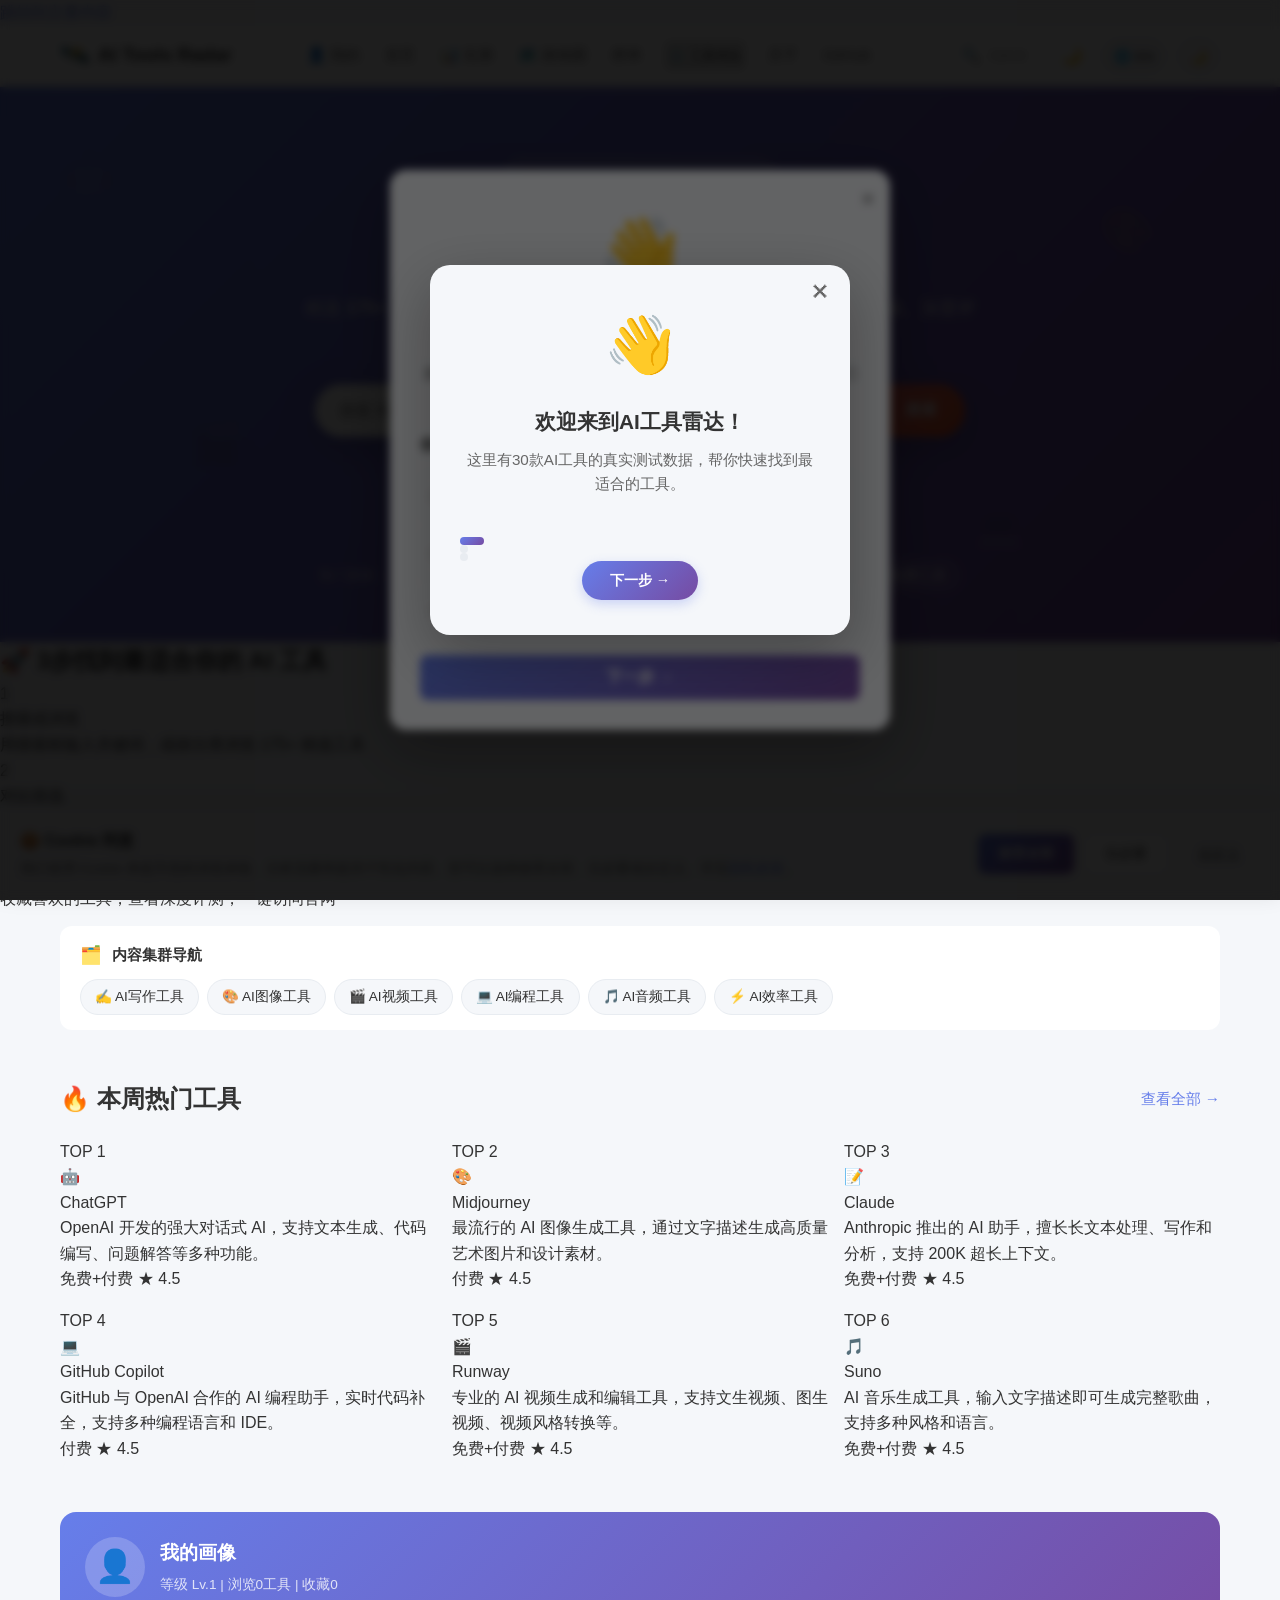
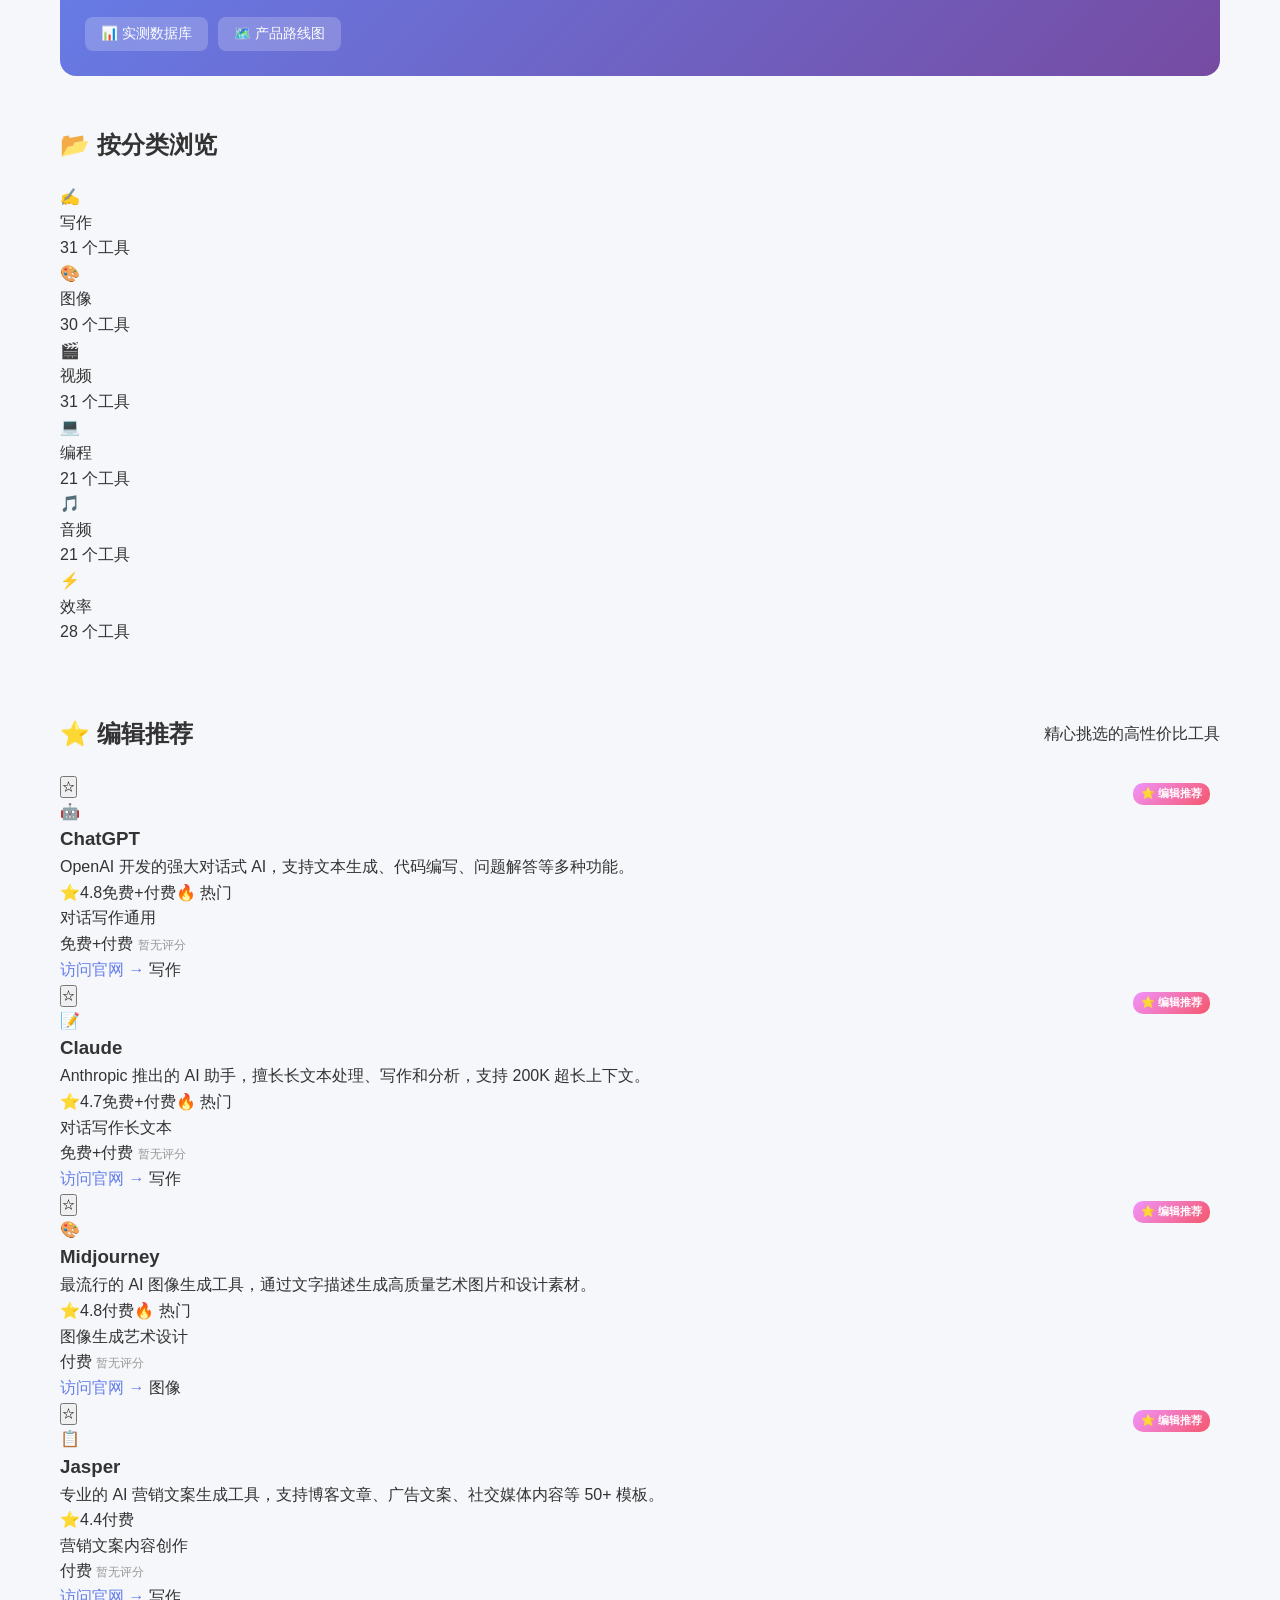
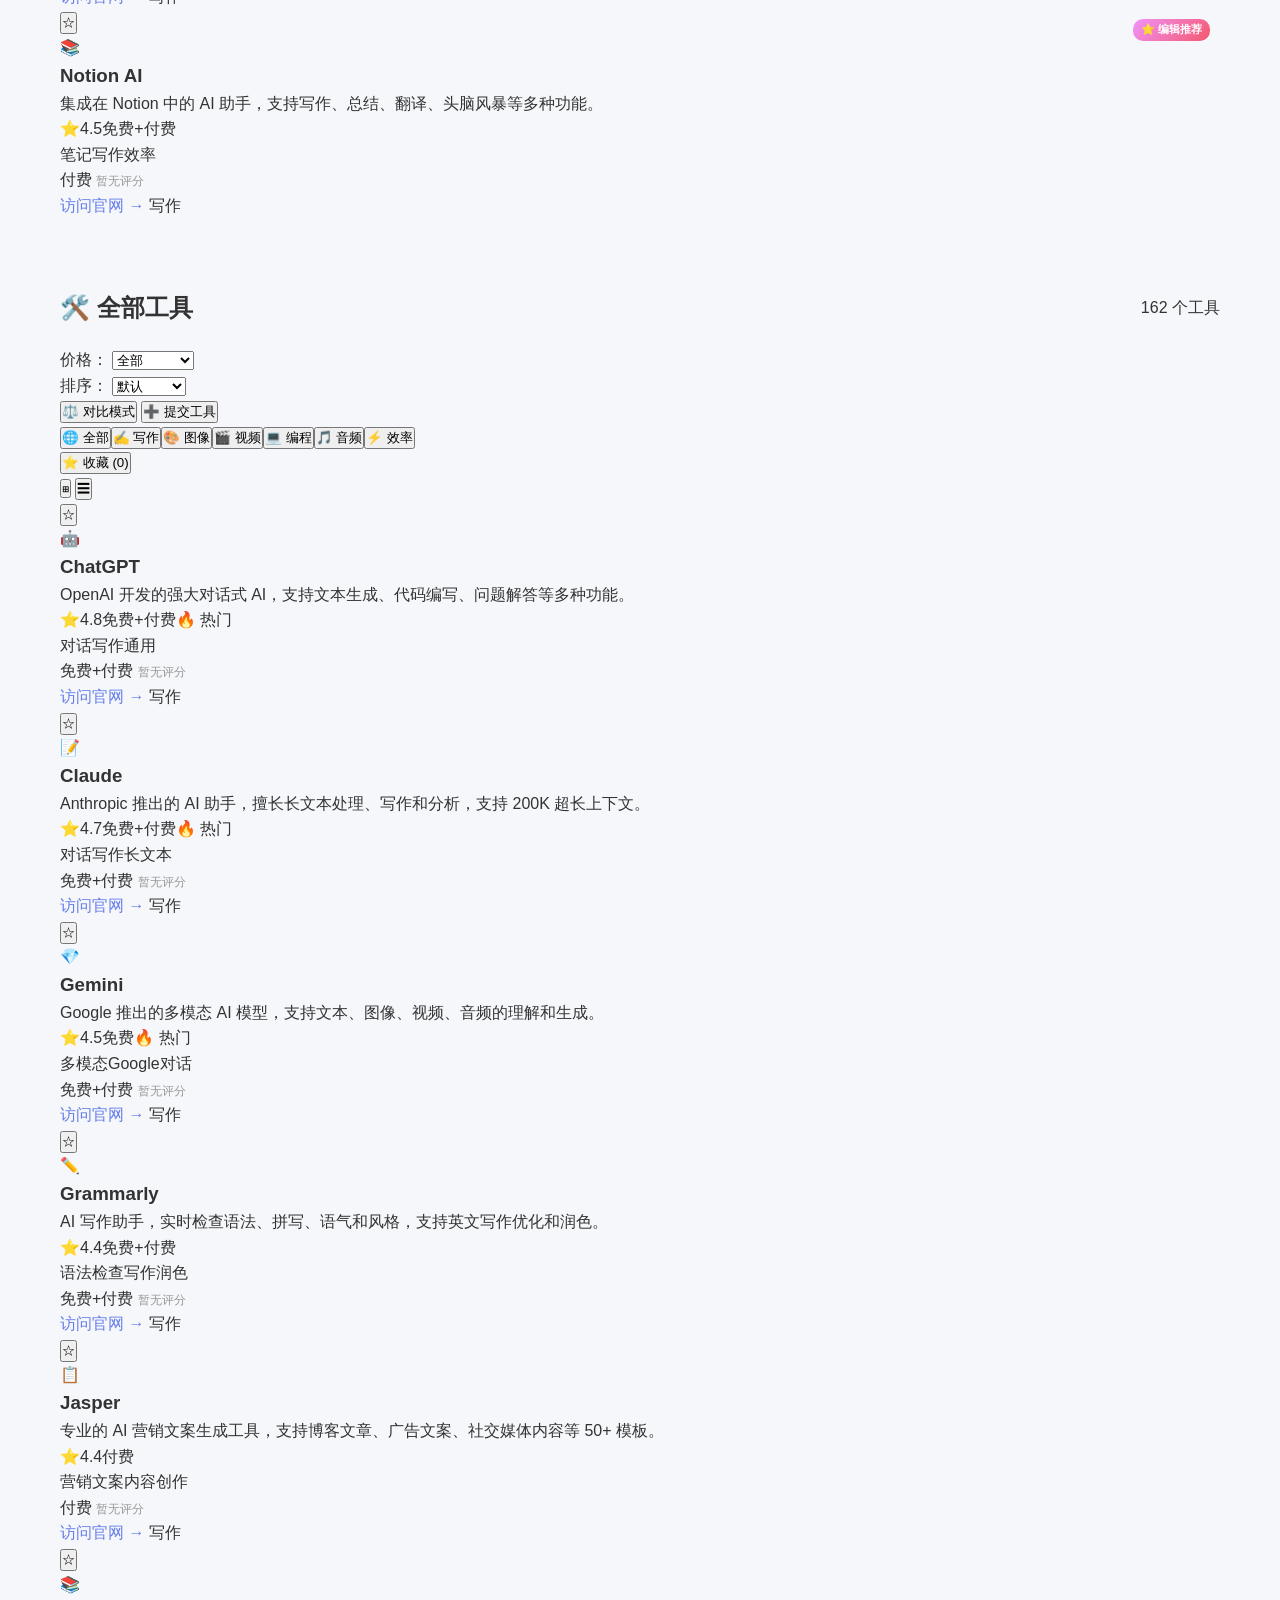
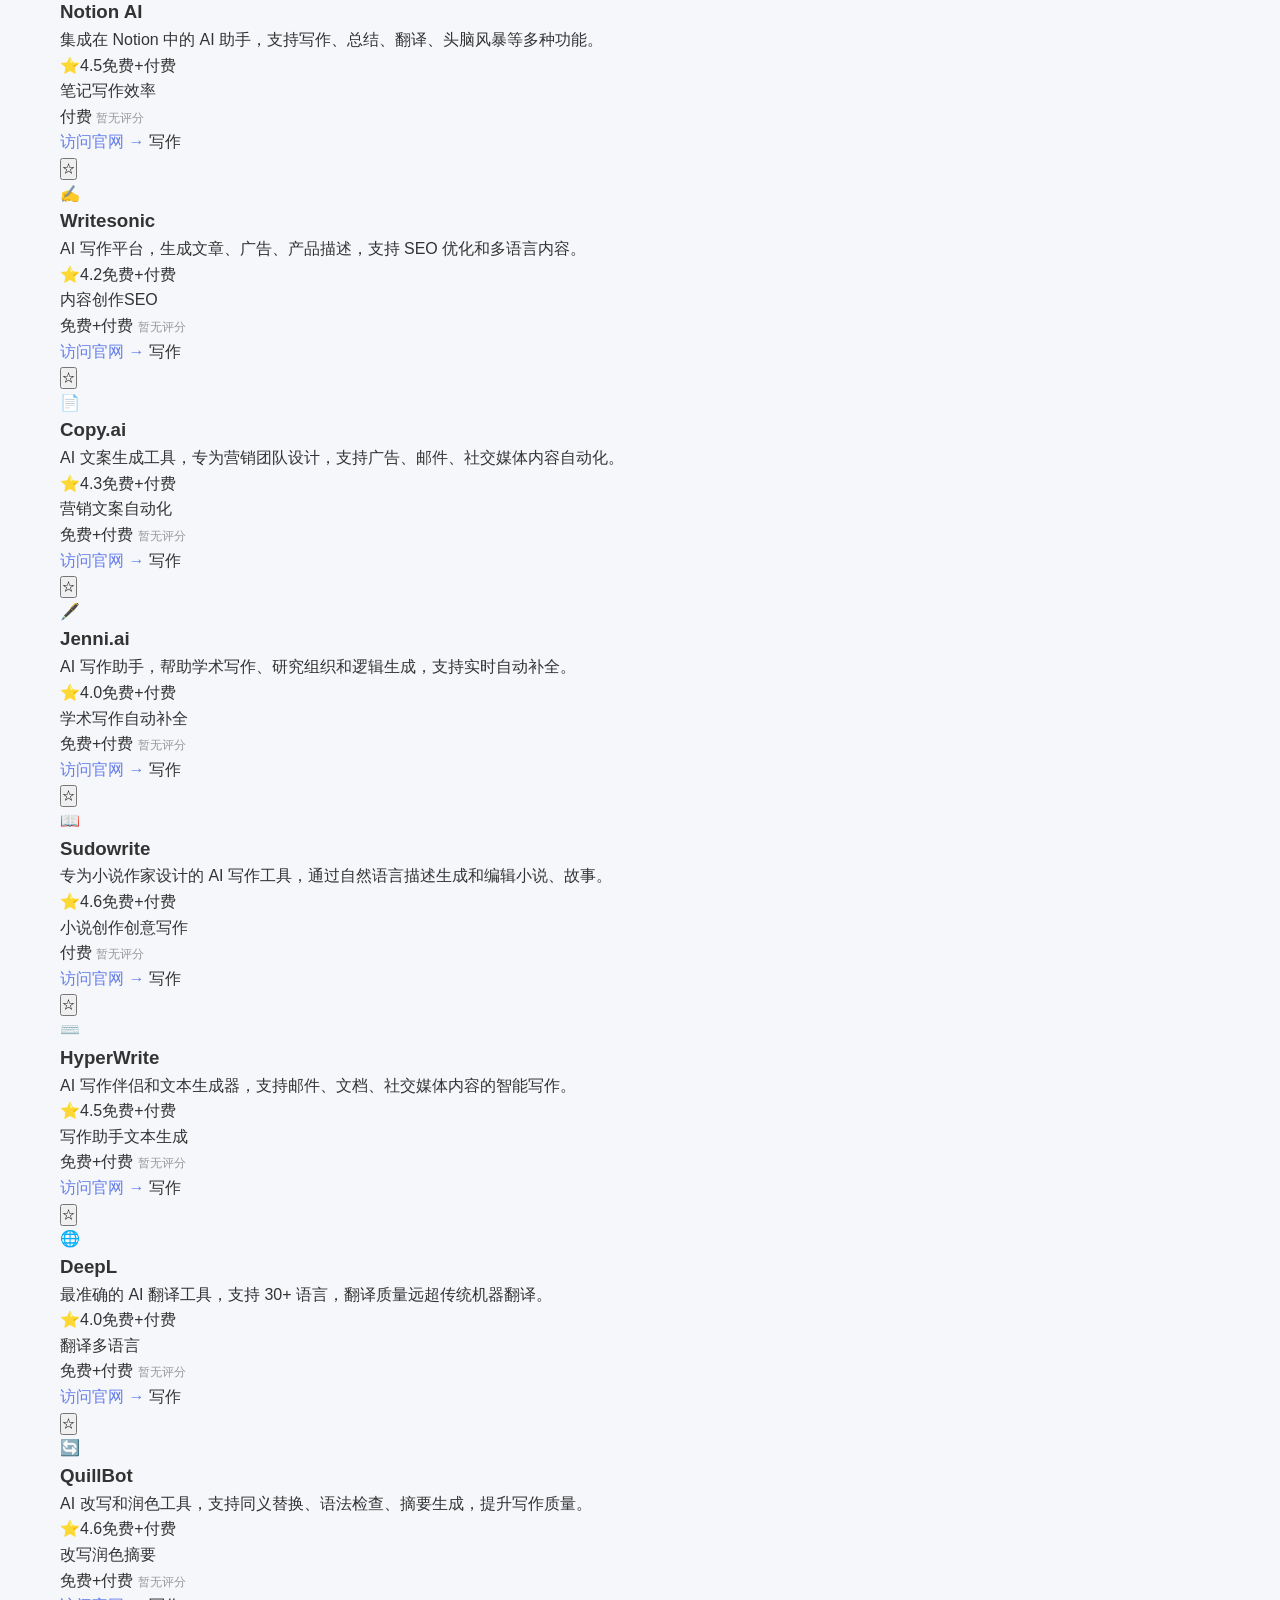
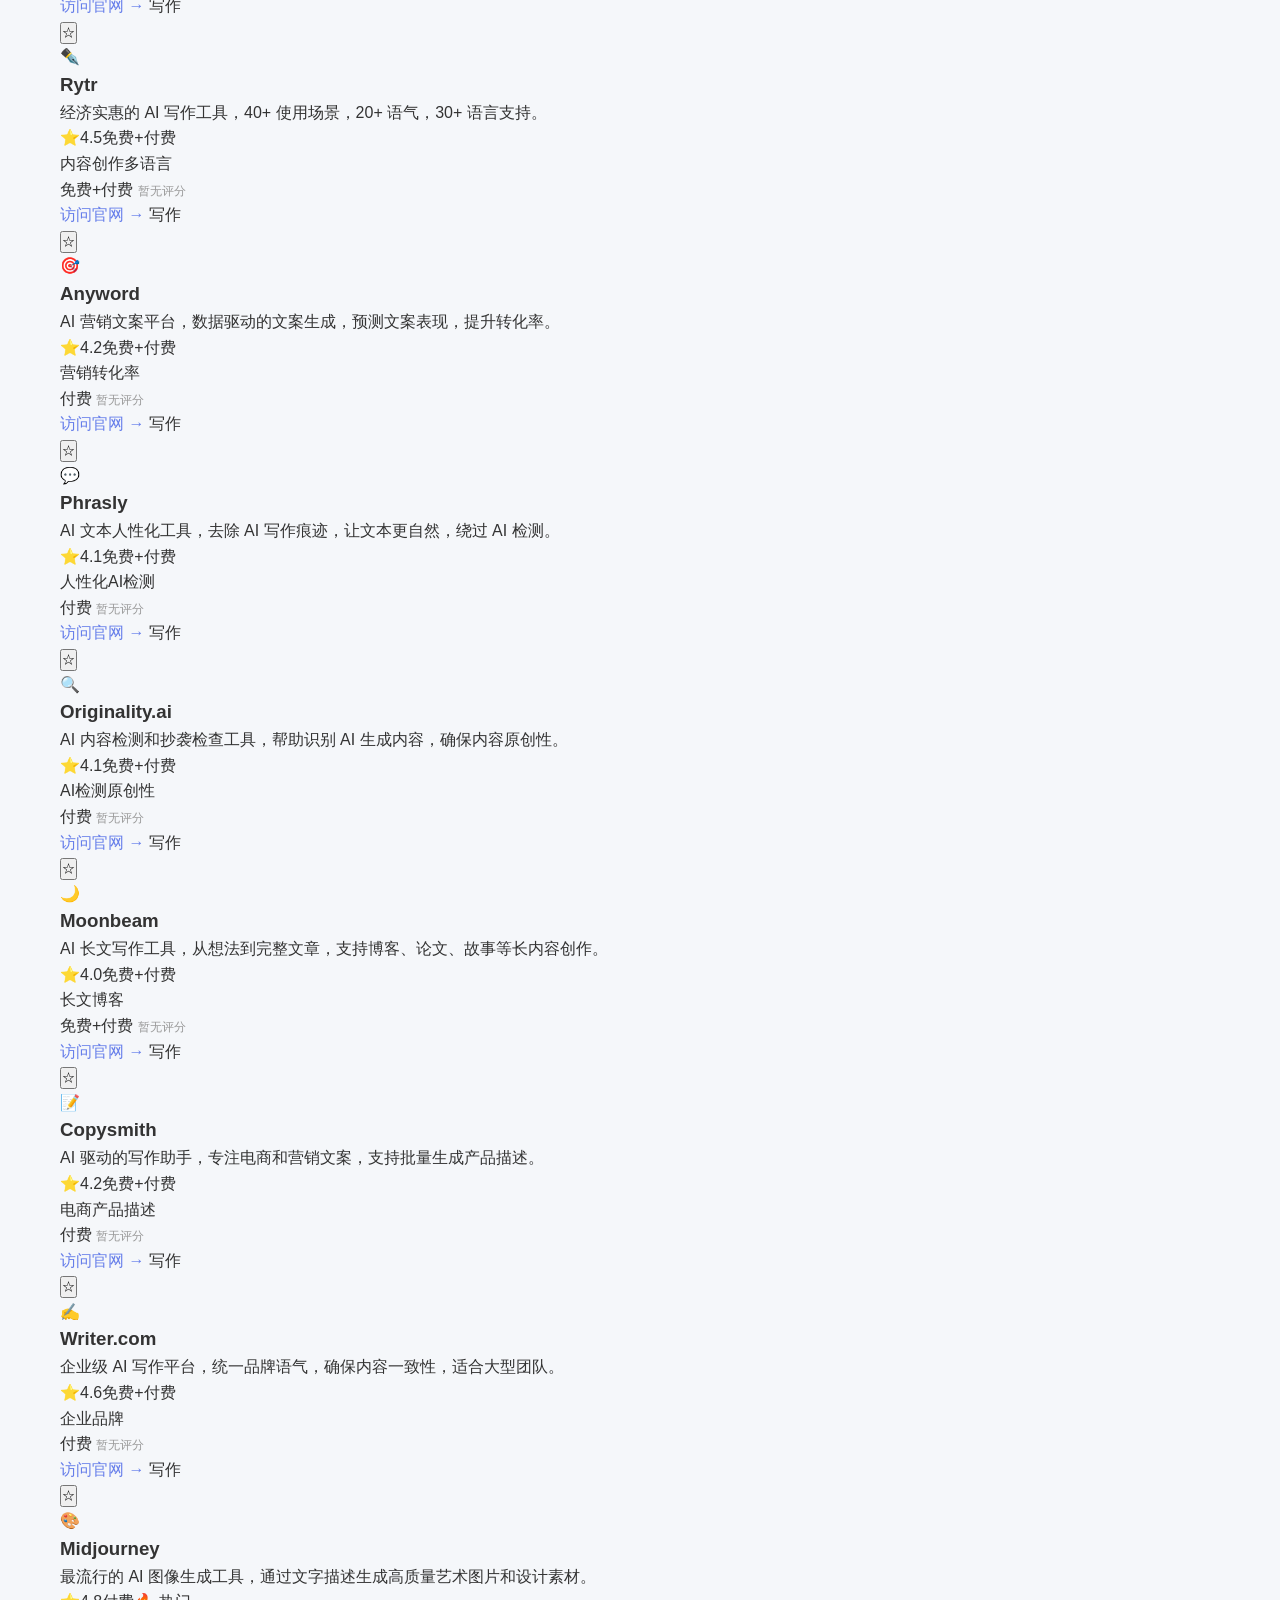
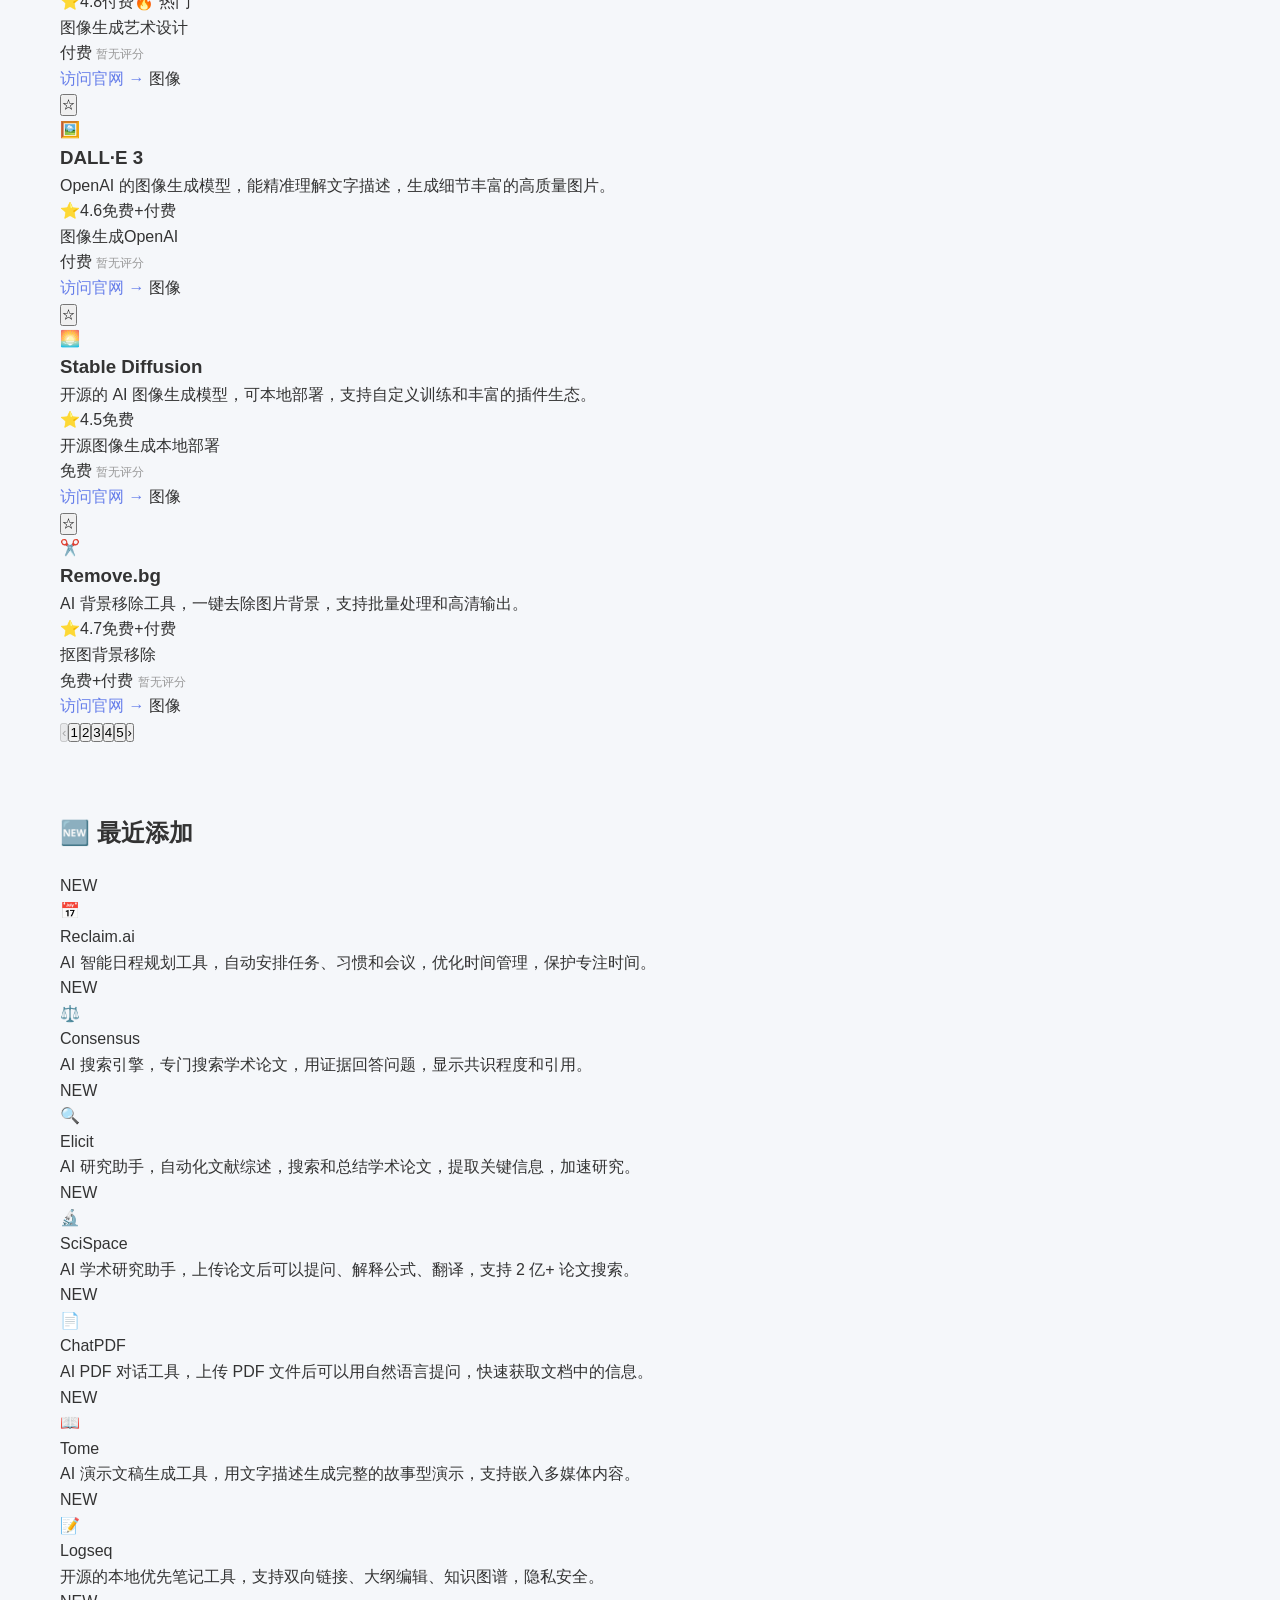
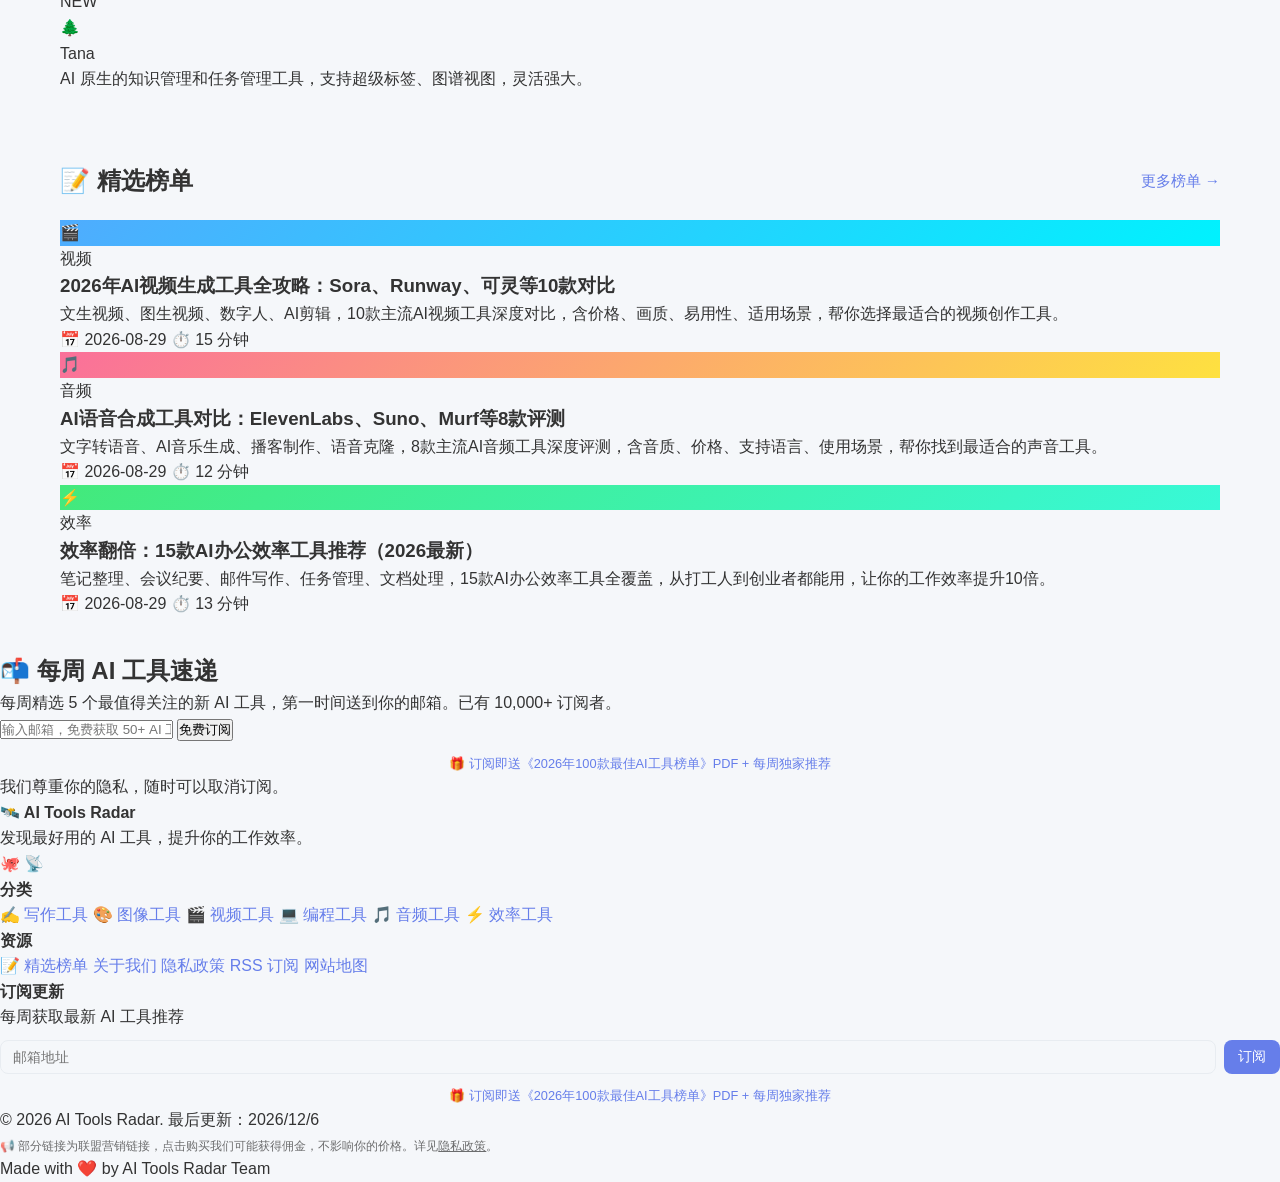
==== index.html @ 18e86576 "feat: ?????????(search-feature.js + dark-mode.js + performance-enhancer.js)" ====
<!DOCTYPE html><html lang="zh-CN"><head><meta charset="UTF-8"><meta name="viewport" content="width=device-width,initial-scale=1"><title>AI Tools Radar - 发现最好用的 AI 工具 | 2026 最新 AI 工具导航</title><meta name="description" content="AI Tools Radar 精选 175+ 最好用的 AI 工具，覆盖写作、图像、视频、编程、音频、效率六大领域。含深度评测、价格对比、用户评分，帮你快速找到最适合的 AI 工具。"><meta name="keywords" content="AI工具,AI工具导航,AI工具推荐,ChatGPT,Midjourney,AI写作,AI绘画,AI视频,AI编程,AI工具大全"><meta name="author" content="AI Tools Radar"><meta name="robots" content="index, follow"><link rel="canonical" href="https://qxgjz.github.io/ai-tools-radar/"><meta property="og:type" content="website"><meta property="og:title" content="AI Tools Radar - 发现最好用的 AI 工具"><meta property="og:description" content="精选 175+ 最好用的 AI 工具，覆盖写作、图像、视频、编程、音频、效率六大领域。"><meta property="og:url" content="https://qxgjz.github.io/ai-tools-radar/"><meta property="og:site_name" content="AI Tools Radar"><meta property="og:image" content="https://qxgjz.github.io/ai-tools-radar/og-image.png"><meta property="og:locale" content="zh_CN"><meta name="twitter:card" content="summary_large_image"><meta name="twitter:title" content="AI Tools Radar - 发现最好用的 AI 工具"><meta name="twitter:description" content="精选 175+ 最好用的 AI 工具，覆盖六大领域。"><meta name="twitter:image" content="https://qxgjz.github.io/ai-tools-radar/og-image.png"><link rel="icon" href="data:image/svg+xml,<svg xmlns='http://www.w3.org/2000/svg' viewBox='0 0 100 100'><text y='.9em' font-size='90'>🛰️</text></svg>"><link rel="manifest" href="manifest.json"><meta name="theme-color" content="#667eea"><!-- 安全头：CSP、X-Frame-Options、X-Content-Type-Options、Referrer-Policy、Permissions-Policy --><meta http-equiv="Content-Security-Policy" content="default-src 'self'; script-src 'self' 'unsafe-inline' 'unsafe-eval' https://www.googletagmanager.com https://www.google-analytics.com https://pagead2.googlesyndication.com https://giscus.app https://cloud.umami.is; style-src 'self' 'unsafe-inline' https://fonts.googleapis.com; font-src 'self' https://fonts.gstatic.com data:; img-src 'self' data: https: blob:; connect-src 'self' https://www.google-analytics.com https://formspree.io https://api.github.com; frame-src 'self' https://giscus.app https://www.youtube.com; object-src 'none'; base-uri 'self'; form-action 'self' https://formspree.io;"><meta http-equiv="X-Frame-Options" content="SAMEORIGIN"><meta http-equiv="X-Content-Type-Options" content="nosniff"><meta name="referrer" content="strict-origin-when-cross-origin"><meta name="permissions-policy" content="geolocation=(), microphone=(), camera=(), payment=(), usb=()"><!-- 资源提示：预连接第三方域名，提升加载速度 --><link rel="preconnect" href="https://fonts.googleapis.com"><link rel="preconnect" href="https://fonts.gstatic.com" crossorigin><link rel="dns-prefetch" href="https://www.google-analytics.com"><link rel="dns-prefetch" href="https://pagead2.googlesyndication.com"><link rel="dns-prefetch" href="https://giscus.app"><link rel="dns-prefetch" href="https://avatars.githubusercontent.com"><link rel="dns-prefetch" href="https://formspree.io"><!-- 第三方脚本延迟加载（页面加载完成后再加载，不阻塞首屏）--><script>window.addEventListener('load',function(){
// Google AdSense（配置真实发布商ID后自动加载）
var adsenseId='ca-pub-XXXXXXXXXXXXXXXX';
if(adsenseId.indexOf('XXXXXXXX')<0){
var s=document.createElement('script');
s.async=true;s.src='https://pagead2.googlesyndication.com/pagead/js/adsbygoogle.js?client='+adsenseId;
s.crossOrigin='anonymous';document.head.appendChild(s);
}
// Google Analytics（配置真实ID后自动加载）
var gaId='G-XXXXXXXXXX';
if(gaId.indexOf('XXXXXXXX')<0){
var s2=document.createElement('script');
s2.async=true;s2.src='https://www.googletagmanager.com/gtag/js?id='+gaId;
document.head.appendChild(s2);
window.dataLayer=window.dataLayer||[];
function gtag(){dataLayer.push(arguments)}
gtag('js',new Date());gtag('config',gaId);
}
});</script><!-- Umami 轻量分析（比 GA 快 50 倍，无 Cookie，隐私友好）。注册 https://umami.is 后，把 data-website-id 换成你的 ID 并取消注释即可启用 --><!-- <script async defer src="https://cloud.umami.is/script.js" data-website-id="YOUR_UMAMI_WEBSITE_ID"></script> --><script type="application/ld+json">{
        "@context": "https://schema.org",
        "@type": "WebSite",
        "name": "AI Tools Radar",
        "url": "https://qxgjz.github.io/ai-tools-radar/",
        "description": "精选最好用的 AI 工具导航",
        "potentialAction": {
            "@type": "SearchAction",
            "target": "https://qxgjz.github.io/ai-tools-radar/?q={search_term_string}",
            "query-input": "required name=search_term_string"
        }
    }</script><style>.hero{background:linear-gradient(135deg,#667eea 0,#764ba2 100%)}.dark .hero{background:linear-gradient(135deg,#1a1a2e 0,#16213e 100%)}</style><link rel="stylesheet" href="style.css"></head><body><a href="#homeView" class="skip-link">跳转到主要内容</a><nav class="navbar"><div class="nav-container"><a href="#" class="nav-logo" onclick='return navigateTo("home"),!1'><span class="nav-logo-icon">🛰️</span> <span class="nav-logo-text">AI Tools Radar</span></a><div class="nav-links"><a href="#" onclick='return navigateTo("home"),!1'>首页</a> <a href="#/blog" onclick="return showBlog(),!1">榜单</a> <button class="nav-compare-btn" onclick="toggleCompareMode()" title="对比工具">⚖️ 工具对比</button> <a href="#/about" onclick='return navigateTo("about"),!1'>关于</a> <a href="https://github.com/qxgjz/ai-tools-radar" target="_blank" rel="noopener">GitHub</a></div><div class="nav-actions"><button id="mobileMenuBtn" class="nav-btn" style="display:none" title="菜单">☰</button><button id="langToggle" class="nav-btn" title="切换语言">🌐 EN</button> <button id="themeToggle" class="nav-btn" title="切换主题">🌙</button></div></div><div id="mobileMenu" style="display:none;position:fixed;top:60px;left:0;right:0;background:var(--bg-primary);border-bottom:1px solid var(--border-color);padding:20px;z-index:999;box-shadow:0 4px 12px rgba(0,0,0,.1);"><a href="#" onclick='return navigateTo("home"),!1' style="display:block;padding:12px 0;border-bottom:1px solid var(--border-color);text-decoration:none;color:var(--text-primary);">🏠 首页</a><a href="#/blog" onclick="return showBlog(),!1" style="display:block;padding:12px 0;border-bottom:1px solid var(--border-color);text-decoration:none;color:var(--text-primary);">📝 榜单</a><button onclick="toggleCompareMode()" style="display:block;width:100%;text-align:left;padding:12px 0;border-bottom:1px solid var(--border-color);background:none;border-left:none;border-right:none;border-top:none;color:var(--text-primary);cursor:pointer;font-size:1rem;">⚖️ 工具对比</button><a href="#/about" onclick='return navigateTo("about"),!1' style="display:block;padding:12px 0;border-bottom:1px solid var(--border-color);text-decoration:none;color:var(--text-primary);">ℹ️ 关于</a><a href="https://github.com/qxgjz/ai-tools-radar" target="_blank" rel="noopener" style="display:block;padding:12px 0;text-decoration:none;color:var(--text-primary);">🐙 GitHub</a></div></nav><div id="homeView" tabindex="-1"><section class="hero"><div class="hero-content"><div class="hero-badge">🔥 2026 年最值得收藏的 AI 工具导航</div><h1 class="hero-title">发现最好用的 <span class="hero-highlight">AI 工具</span></h1><p class="hero-subtitle">精选 <strong>175+</strong> 款 AI 工具，覆盖写作、图像、视频、编程、音频、效率六大领域。深度评测、价格对比、用户评分，帮你 10 秒找到最适合的工具。</p><div class="hero-search"><input id="searchInput" class="hero-search-input" placeholder="搜索 AI 工具，如：ChatGPT、AI绘画、视频生成..." data-i18n-placeholder="searchPlaceholder"> <button class="hero-search-btn" onclick="searchTools()" data-i18n="search">🔍 搜索</button></div><div class="hero-stats"><div class="hero-stat"><div class="hero-stat-num" id="totalTools">175+</div><div class="hero-stat-label">精选工具</div></div><div class="hero-stat-divider"></div><div class="hero-stat"><div class="hero-stat-num" id="totalCategories">6</div><div class="hero-stat-label">工具分类</div></div><div class="hero-stat-divider"></div><div class="hero-stat"><div class="hero-stat-num"><span id="favCount">0</span></div><div class="hero-stat-label">我的收藏</div></div><div class="hero-stat-divider"></div><div class="hero-stat"><div class="hero-stat-num"><span id="visitCount">0</span></div><div class="hero-stat-label">累计访问</div></div></div><div class="hero-tags"><span class="hero-tags-label">热门搜索：</span> <a href="#" class="hero-tag" onclick='return quickSearch("ChatGPT"),!1'>ChatGPT</a> <a href="#" class="hero-tag" onclick='return quickSearch("Midjourney"),!1'>Midjourney</a> <a href="#" class="hero-tag" onclick='return quickSearch("AI绘画"),!1'>AI绘画</a> <a href="#" class="hero-tag" onclick='return quickSearch("视频生成"),!1'>视频生成</a> <a href="#" class="hero-tag" onclick='return quickSearch("代码"),!1'>代码助手</a> <a href="#" class="hero-tag" onclick='return quickSearch("免费"),!1'>免费工具</a></div></div><div class="hero-decoration"><div class="hero-float-icon" style="top:10%;left:5%;animation-delay:0s">🤖</div><div class="hero-float-icon" style="top:20%;right:10%;animation-delay:1s">🎨</div><div class="hero-float-icon" style="bottom:30%;left:15%;animation-delay:2s">🎬</div><div class="hero-float-icon" style="bottom:15%;right:20%;animation-delay:.5s">💻</div><div class="hero-float-icon" style="top:50%;left:50%;animation-delay:1.5s">✨</div></div></section><div class="quick-start"><h2>🚀 3步找到最适合你的 AI 工具</h2><div class="quick-start-steps"><div class="quick-start-step"><div class="quick-step-number">1</div><div class="quick-step-title">搜索或浏览</div><div class="quick-step-desc">用搜索框输入关键词，或按分类浏览 175+ 精选工具</div></div><div class="quick-start-step"><div class="quick-step-number">2</div><div class="quick-step-title">对比筛选</div><div class="quick-step-desc">用价格、评分筛选，或用对比模式并排比较多个工具</div></div><div class="quick-start-step"><div class="quick-step-number">3</div><div class="quick-step-title">收藏使用</div><div class="quick-step-desc">收藏喜欢的工具，查看深度评测，一键访问官网</div></div></div></div><section class="section" id="hotSection"><div class="section-header"><h2 class="section-title">🔥 本周热门工具</h2><a href="#" class="section-more" onclick="return scrollToTools(),!1">查看全部 →</a></div><div class="hot-grid" id="hotGrid"></div></section><div id="recentViewSection" style="display:none" class="section"><div class="section-header"><h2 class="section-title">🕐 最近浏览</h2><span class="result-count" id="recentCount">0 个工具</span></div><div class="tools-grid" id="recentGrid"></div></div><div class="ad-banner"><ins class="adsbygoogle" style="display:block" data-ad-client="ca-pub-XXXXXXXXXXXXXXXX" data-ad-slot="XXXXXXXXXX" data-ad-format="auto" data-full-width-responsive="true"></ins><script>(adsbygoogle=window.adsbygoogle||[]).push({})</script></div><section class="section"><div class="section-header"><h2 class="section-title">📂 按分类浏览</h2></div><div class="category-cards" id="categoryCards"></div></section><section class="section" id="editorPicks"><div class="section-header"><h2 class="section-title">⭐ 编辑推荐</h2><span class="result-count">精心挑选的高性价比工具</span></div><div class="tools-grid" id="editorPicksGrid"></div></section><section class="section" id="toolsSection"><div class="section-header"><h2 class="section-title">🛠️ 全部工具</h2><span class="result-count" id="resultCount">0 个工具</span></div><div class="filter-bar"><div class="filter-group"><label data-i18n="priceFilter">价格：</label> <select id="priceFilter" onchange="applyFilters()"><option value="all" data-i18n="all">全部</option><option value="free" data-i18n="free">免费</option><option value="paid" data-i18n="paid">付费</option><option value="freemium" data-i18n="freemium">免费+付费</option></select></div><div class="filter-group"><label data-i18n="sortBy">排序：</label> <select id="sortBy" onchange="applyFilters()"><option value="default" data-i18n="sortDefault">默认</option><option value="rating" data-i18n="sortRating">评分最高</option><option value="name" data-i18n="sortName">名称 A-Z</option></select></div><div class="filter-group" style="margin-left:auto"><button id="compareBtn" class="compare-btn" onclick="toggleCompareMode()" data-i18n="compare">⚖️ 对比模式</button> <button class="submit-tool-btn" onclick="showSubmitTool()" data-i18n="submitTool">➕ 提交工具</button></div></div><div class="compare-bar" id="compareBar" style="display:none"><span data-i18n="compareSelected">已选择：</span> <strong><span id="compareCount">0</span> <span data-i18n="toolsUnit">个工具</span></strong> <button onclick="clearCompare()" data-i18n="clearCompare">清空</button> <button class="compare-action-btn" onclick='navigateTo("compare")' data-i18n="startCompare">开始对比</button></div><div class="category-filters" id="categoryFilters"></div><div class="view-toggle"><button id="favToggle" class="fav-toggle" title="只看收藏">⭐ 收藏 (<span id="favCount2">0</span>)</button><div class="view-buttons"><button id="gridView" class="view-btn active" title="网格视图">⊞</button> <button id="listView" class="view-btn" title="列表视图">☰</button></div></div><div class="tools-grid" id="toolsGrid"></div><div class="pagination" id="pagination"></div><div class="no-results" id="noResults" style="display:none"><div class="no-results-icon">🔍</div><h3>没有找到匹配的工具</h3><p>试试其他关键词，或 <a href="#" onclick="return clearFilters(),!1">清除筛选条件</a></p></div></section><section class="section" id="recentSection"><div class="section-header"><h2 class="section-title">🆕 最近添加</h2></div><div class="recent-scroll" id="recentScroll"></div></section><section class="section" id="blogSection"><div class="section-header"><h2 class="section-title">📝 精选榜单</h2><a href="#" class="section-more" onclick="return showBlog(),!1">更多榜单 →</a></div><div class="blog-grid" id="blogGrid"></div></section><section class="newsletter"><div class="newsletter-content"><h2 class="newsletter-title">📬 每周 AI 工具速递</h2><p class="newsletter-desc">每周精选 5 个最值得关注的新 AI 工具，第一时间送到你的邮箱。已有 10,000+ 订阅者。</p><form class="newsletter-form" onsubmit="subscribeNewsletter(event)"><input type="email" id="newsletterEmail" class="newsletter-input" placeholder="输入你的邮箱地址" required> <button type="submit" class="newsletter-btn">免费订阅</button></form><p class="newsletter-note">我们尊重你的隐私，随时可以取消订阅。</p></div></section></div><div id="detailView" style="display:none"><div class="detail-container"><button class="back-btn" onclick='navigateTo("home")' data-i18n="back">← 返回列表</button><div id="detailContent"></div><div id="commentsSection" style="display:none;margin-top:30px;padding-top:20px;border-top:1px solid var(--border-color);"><h3 style="margin-bottom:15px;font-size:1.3rem;">💬 用户评论与讨论</h3><p style="color:var(--text-secondary);font-size:0.9rem;margin-bottom:15px;">用 GitHub 账号登录即可评论，分享你的使用体验和建议。</p><div class="giscus" id="giscusContainer"></div></div></div></div><div id="compareView" style="display:none"><div class="detail-container"><button class="back-btn" onclick='navigateTo("home")'>← 返回列表</button><div id="compareContent"></div></div></div><div id="blogView" style="display:none"><div class="detail-container"><button class="back-btn" onclick='navigateTo("home")'>← 返回首页</button><h1 style="margin:20px 0">📝 精选榜单</h1><div id="blogListContent"></div></div></div><div id="blogArticleView" style="display:none"><div class="detail-container"><button class="back-btn" onclick="showBlog()">← 返回榜单</button><div id="blogArticleContent"></div></div></div><div id="aboutView" style="display:none"><div class="page-content"><h1>关于 AI Tools Radar</h1><p>AI Tools Radar 是一个专注于 AI 工具发现和评测的导航平台。我们的使命是帮助每个人快速找到最适合自己的 AI 工具，提升工作和创作效率。</p><h2>我们做什么</h2><ul><li>精选全球最优质的 AI 工具，覆盖写作、图像、视频、编程、音频、效率六大领域</li><li>提供深度评测、价格对比、用户评分，帮你做出明智的选择</li><li>每周更新最新的 AI 工具和趋势，让你始终站在 AI 前沿</li></ul><h2>为什么选择我们</h2><ul><li><strong>精选而非堆砌</strong>：每个工具都经过人工筛选，只收录真正好用的工具</li><li><strong>客观中立</strong>：我们不接受付费排名，所有推荐基于工具本身的质量</li><li><strong>持续更新</strong>：AI 领域日新月异，我们保持高频更新</li><li><strong>用户驱动</strong>：欢迎提交你发现的好工具，也可以给工具打分</li></ul><h2>联系我们</h2><p>有任何建议或合作意向，欢迎通过以下方式联系我们：</p><ul><li>GitHub: <a href="https://github.com/qxgjz/ai-tools-radar" target="_blank" rel="noopener">github.com/qxgjz/ai-tools-radar</a></li><li>提交工具：点击页面右上角的「提交工具」按钮</li></ul><h2>免责声明</h2><p>本站所有工具信息均来自公开渠道，工具的价格和功能可能随时变化，请以官方网站为准。本站不对任何工具的使用后果负责。</p></div></div><div id="privacyView" style="display:none"><div class="page-content"><h1>隐私政策</h1><p>最后更新：2026年8月29日</p><div style="background:var(--bg-secondary);padding:15px 20px;border-radius:8px;margin-bottom:25px;border-left:4px solid #667eea;"><p style="margin:0;font-size:.9rem;"><strong>摘要：</strong>我们重视你的隐私。我们只收集匿名的访问数据用于改进网站，你的个性化设置仅存储在你的浏览器本地。我们使用 Google Analytics 分析流量，使用 Google AdSense 展示广告。我们不会出售你的个人信息。</p></div><h2>1. 我们收集的信息</h2><h3>1.1 自动收集的信息</h3><p>当你访问本网站时，我们会自动收集以下匿名信息：</p><ul><li><strong>访问数据</strong>：访问时间、访问时长、访问的页面、退出页面</li><li><strong>设备信息</strong>：浏览器类型和版本、操作系统、设备类型、屏幕分辨率</li><li><strong>网络信息</strong>：IP地址（匿名化处理）、ISP、大致地理位置（国家/地区级别，精确到城市级别）</li><li><strong>行为数据</strong>：点击的链接、搜索关键词、使用的功能（筛选、对比、收藏等）</li></ul><p>这些数据通过 Google Analytics 收集，完全匿名，无法识别到具体个人。我们不会将这些数据与任何可识别个人身份的信息关联。</p><h3>1.2 你主动提供的信息</h3><p>目前，本网站不需要注册账户。你可以通过以下方式主动提供信息：</p><ul><li><strong>邮件订阅</strong>：如果你订阅我们的邮件列表，我们会收集你的邮箱地址</li><li><strong>提交工具</strong>：如果你通过表单提交新工具，我们会收集你填写的工具信息和联系方式（如有）</li><li><strong>评论</strong>：如果你通过 Giscus 发表评论，你的 GitHub 用户名和评论内容会被公开显示</li></ul><h3>1.3 本地存储信息</h3><p>我们使用浏览器的 localStorage 和 IndexedDB 存储你的个性化设置，包括：</p><ul><li>收藏的工具列表</li><li>工具评分记录</li><li>最近浏览的工具</li><li>主题偏好（亮色/暗色）</li><li>语言偏好（中文/英文）</li><li>用户积分和徽章</li><li>A/B 测试分组</li><li>邮件订阅状态</li></ul><p><strong>重要：</strong>这些数据仅存储在你的浏览器本地，<strong>不会上传到我们的服务器</strong>。清除浏览器数据会删除这些信息。</p><h2>2. 我们如何使用你的信息</h2><p>我们收集的信息仅用于以下目的：</p><ul><li><strong>改进网站</strong>：分析用户行为，了解哪些功能受欢迎，优化用户体验</li><li><strong>内容优化</strong>：了解用户搜索什么内容，创作更有价值的内容</li><li><strong>性能监控</strong>：监控网站性能，及时发现和修复问题</li><li><strong>安全防护</strong>：检测和防止恶意行为、垃圾信息和安全威胁</li><li><strong>广告展示</strong>：通过 Google AdSense 展示个性化广告（如启用）</li><li><strong>邮件通信</strong>：如果你订阅了邮件，发送更新和资讯</li></ul><p>我们<strong>不会</strong>将你的信息用于以下目的：</p><ul><li>出售或出租你的个人信息给第三方</li><li>将你的信息用于与上述目的无关的用途</li><li>向你发送未经请求的营销信息（除非你明确订阅）</li></ul><h2>3. 数据保留期限</h2><ul><li><strong>Google Analytics 数据</strong>：保留 26 个月，之后自动删除或匿名化</li><li><strong>本地存储数据</strong>：保留在你的浏览器中，直到你主动清除</li><li><strong>邮件订阅信息</strong>：保留到你取消订阅为止</li><li><strong>评论数据</strong>：通过 Giscus 存储在 GitHub，保留到你删除评论为止</li></ul><h2>4. 你的权利</h2><p>根据适用的数据保护法律（包括 GDPR 和 CCPA），你享有以下权利：</p><ul><li><strong>访问权</strong>：你有权访问我们持有的关于你的数据</li><li><strong>更正权</strong>：你有权要求更正不准确的数据</li><li><strong>删除权</strong>：你有权要求删除你的个人数据（在某些情况下）</li><li><strong>限制处理权</strong>：你有权限制我们处理你的数据</li><li><strong>数据可携带权</strong>：你有权以结构化、常用格式获取你的数据</li><li><strong>反对权</strong>：你有权反对我们处理你的数据</li><li><strong>撤回同意权</strong>：你有权随时撤回之前给予的同意</li></ul><p>要行使这些权利，请通过本政策末尾的联系方式联系我们。我们会在 30 天内回复你的请求。</p><h2>5. Cookie 和类似技术</h2><h3>5.1 我们使用的 Cookie</h3><table style="width:100%;border-collapse:collapse;margin:15px 0;font-size:.9rem;"><tr style="background:var(--bg-secondary);"><th style="padding:10px;text-align:left;border:1px solid var(--border-color);">Cookie 名称</th><th style="padding:10px;text-align:left;border:1px solid var(--border-color);">提供方</th><th style="padding:10px;text-align:left;border:1px solid var(--border-color);">用途</th><th style="padding:10px;text-align:left;border:1px solid var(--border-color);">保留期</th></tr><tr><td style="padding:10px;border:1px solid var(--border-color);">_ga</td><td style="padding:10px;border:1px solid var(--border-color);">Google Analytics</td><td style="padding:10px;border:1px solid var(--border-color);">区分用户</td><td style="padding:10px;border:1px solid var(--border-color);">2年</td></tr><tr><td style="padding:10px;border:1px solid var(--border-color);">_ga_*</td><td style="padding:10px;border:1px solid var(--border-color);">Google Analytics</td><td style="padding:10px;border:1px solid var(--border-color);">维护会话状态</td><td style="padding:10px;border:1px solid var(--border-color);">2年</td></tr><tr><td style="padding:10px;border:1px solid var(--border-color);">IDE</td><td style="padding:10px;border:1px solid var(--border-color);">Google AdSense</td><td style="padding:10px;border:1px solid var(--border-color);">广告个性化</td><td style="padding:10px;border:1px solid var(--border-color);">1年</td></tr><tr><td style="padding:10px;border:1px solid var(--border-color);">test_cookie</td><td style="padding:10px;border:1px solid var(--border-color);">Google AdSense</td><td style="padding:10px;border:1px solid var(--border-color);">检查浏览器是否支持 Cookie</td><td style="padding:10px;border:1px solid var(--border-color);">15分钟</td></tr></table><h3>5.2 管理 Cookie</h3><p>你可以通过浏览器设置管理或删除 Cookie。大多数浏览器允许你：</p><ul><li>查看和删除特定 Cookie</li><li>阻止第三方 Cookie</li><li>阻止所有 Cookie</li><li>清除所有 Cookie</li></ul><p>请注意，禁用 Cookie 可能会影响网站的部分功能。你可以在 <a href="https://www.allaboutcookies.org" target="_blank" rel="noopener">All About Cookies</a> 了解更多关于 Cookie 的信息。</p><h3>5.3 个性化广告</h3><p>我们使用 Google AdSense 展示广告。Google 可能会根据你的浏览历史和兴趣展示个性化广告。你可以：</p><ul><li>在 <a href="https://adssettings.google.com" target="_blank" rel="noopener">Google 广告设置</a> 中管理或关闭个性化广告</li><li>使用 <a href="https://optout.aboutads.info" target="_blank" rel="noopener">NAI 选择退出工具</a> 退出第三方广告 Cookie</li><li>使用浏览器的"请勿追踪"（DNT）功能</li></ul><h2>6. 第三方服务</h2><p>本网站使用以下第三方服务，这些服务有各自的隐私政策：</p><ul><li><strong>GitHub Pages</strong>：网站托管服务。<a href="https://docs.github.com/en/site-policy/privacy-policies/github-privacy-statement" target="_blank" rel="noopener">隐私政策</a></li><li><strong>Google Analytics</strong>：网站流量分析。<a href="https://policies.google.com/privacy" target="_blank" rel="noopener">隐私政策</a> | <a href="https://tools.google.com/dlpage/gaoptout" target="_blank" rel="noopener">选择退出</a></li><li><strong>Google AdSense</strong>：广告展示。<a href="https://policies.google.com/privacy" target="_blank" rel="noopener">隐私政策</a></li><li><strong>Google Fonts</strong>：字体服务。<a href="https://policies.google.com/privacy" target="_blank" rel="noopener">隐私政策</a></li><li><strong>Giscus</strong>：评论系统（基于 GitHub Discussions）。<a href="https://github.com/giscus/giscus/blob/main/PRIVACY.md" target="_blank" rel="noopener">隐私政策</a></li><li><strong>Formspree</strong>：表单提交服务。<a href="https://formspree.io/legal/privacy-policy/" target="_blank" rel="noopener">隐私政策</a></li></ul><p>我们对这些第三方服务的隐私政策不承担责任。建议你查阅相关服务的隐私政策。</p><h2>7. 联盟营销披露</h2><div style="background:#fffbeb;padding:15px 20px;border-radius:8px;margin:15px 0;border-left:4px solid #f59e0b;"><p style="margin:0;font-size:.9rem;"><strong>📢 联盟营销披露：</strong>本网站包含联盟营销链接。当你点击这些链接并购买产品或服务时，我们可能会获得佣金。这不会影响你的购买价格，也不会影响我们的评测客观性。我们只推荐我们认为有价值的产品和服务。</p></div><p>我们可能参与以下联盟营销计划：</p><ul><li>AppSumo 联盟计划</li><li>Jasper 联盟计划</li><li>Copy.ai 联盟计划</li><li>其他 AI 工具的联盟计划</li></ul><p>我们承诺：</p><ul><li>所有评测和推荐基于我们的真实使用体验和客观分析</li><li>联盟关系不会影响我们的评分和推荐</li><li>我们会明确标注联盟链接</li><li>我们不会为了佣金而推荐低质量产品</li></ul><h2>8. 数据安全</h2><p>我们采取合理的技术和组织措施保护你的数据安全：</p><ul><li>网站使用 HTTPS 加密传输</li><li>不存储敏感个人信息（如密码、信用卡号）</li><li>个性化数据仅存储在用户浏览器本地</li><li>定期更新网站和依赖项</li><li>使用安全的第三方服务</li></ul><p>但是，没有任何互联网传输或电子存储方法是 100% 安全的。我们无法保证绝对安全。</p><h2>9. 儿童隐私</h2><p>本网站面向一般受众，不专门针对 13 岁以下儿童。我们不会故意收集 13 岁以下儿童的个人信息。如果你是家长或监护人，认为你的孩子向我们提供了个人信息，请联系我们，我们会立即删除相关信息。</p><h2>10. 国际数据传输</h2><p>我们的网站托管在 GitHub Pages（美国），使用的第三方服务（Google、Giscus 等）也主要位于美国。你的数据可能会被传输到并存储在你所在国家/地区以外的服务器上。这些国家/地区的数据保护法律可能与你所在国家/地区不同。</p><p>对于欧盟用户，我们依赖标准合同条款（SCC）和其他合法机制进行国际数据传输。</p><h2>11. 本政策的变更</h2><p>我们可能会不时更新本隐私政策。当我们进行重大变更时，我们会：</p><ul><li>在网站上发布通知</li><li>更新本页面顶部的"最后更新"日期</li><li>如果你订阅了邮件，通过邮件通知你</li></ul><p>建议你定期查看本政策以了解最新信息。</p><h2>12. 联系我们</h2><p>如果你对本隐私政策有任何疑问、意见或请求，请通过以下方式联系我们：</p><ul><li><strong>GitHub</strong>：在 <a href="https://github.com/qxgjz/ai-tools-radar/issues" target="_blank" rel="noopener">GitHub Issues</a> 提交问题</li><li><strong>邮件</strong>：通过网站底部的订阅表单联系我们</li></ul><p>我们会在 30 天内回复你的请求。</p><div style="margin-top:30px;padding:20px;background:var(--bg-secondary);border-radius:8px;text-align:center;"><p style="margin:0;font-size:.85rem;color:var(--text-secondary);">本隐私政策符合 GDPR（欧盟通用数据保护条例）和 CCPA（加州消费者隐私法案）的要求。</p></div></div></div><div id="notFoundView" style="display:none"><div class="page-content" style="text-align:center;max-width:600px;margin:0 auto;padding:60px 20px;"><div style="font-size:6rem;margin-bottom:20px;">🔍</div><h1 style="font-size:4rem;margin-bottom:10px;background:linear-gradient(135deg,#667eea,#764ba2);-webkit-background-clip:text;-webkit-text-fill-color:transparent;">404</h1><h2 style="margin-bottom:15px;">页面走丢了</h2><p style="color:var(--text-secondary);margin-bottom:30px;font-size:1.05rem;">别担心，也许下面的内容能帮到你。</p><div style="display:flex;gap:10px;justify-content:center;margin-bottom:40px;flex-wrap:wrap;"><input type="text" id="notFoundSearch" placeholder="搜索 AI 工具..." style="flex:1;min-width:200px;padding:12px 16px;border:1px solid var(--border-color);border-radius:8px;background:var(--bg-secondary);color:var(--text-primary);font-size:.95rem;"><button onclick="var q=document.getElementById('notFoundSearch').value;if(q){navigateTo('home');setTimeout(function(){var input=document.getElementById('searchInput');if(input){input.value=q;searchTools();}},300);}" style="padding:12px 24px;background:linear-gradient(135deg,#667eea,#764ba2);color:#fff;border:none;border-radius:8px;font-weight:600;cursor:pointer;">搜索</button></div><div style="text-align:left;margin-bottom:30px;"><h3 style="margin-bottom:15px;font-size:1.1rem;">🔥 热门工具</h3><div style="display:grid;grid-template-columns:repeat(auto-fill,minmax(140px,1fr));gap:10px;"><a href="#" onclick="return quickSearch('ChatGPT'),!1" style="padding:10px 15px;background:var(--bg-secondary);border-radius:8px;text-decoration:none;color:var(--text-primary);font-size:.9rem;border:1px solid var(--border-color);transition:all .2s;">ChatGPT</a><a href="#" onclick="return quickSearch('Midjourney'),!1" style="padding:10px 15px;background:var(--bg-secondary);border-radius:8px;text-decoration:none;color:var(--text-primary);font-size:.9rem;border:1px solid var(--border-color);transition:all .2s;">Midjourney</a><a href="#" onclick="return quickSearch('Claude'),!1" style="padding:10px 15px;background:var(--bg-secondary);border-radius:8px;text-decoration:none;color:var(--text-primary);font-size:.9rem;border:1px solid var(--border-color);transition:all .2s;">Claude</a><a href="#" onclick="return quickSearch('GitHub Copilot'),!1" style="padding:10px 15px;background:var(--bg-secondary);border-radius:8px;text-decoration:none;color:var(--text-primary);font-size:.9rem;border:1px solid var(--border-color);transition:all .2s;">GitHub Copilot</a><a href="#" onclick="return quickSearch('Suno'),!1" style="padding:10px 15px;background:var(--bg-secondary);border-radius:8px;text-decoration:none;color:var(--text-primary);font-size:.9rem;border:1px solid var(--border-color);transition:all .2s;">Suno</a><a href="#" onclick="return quickSearch('免费'),!1" style="padding:10px 15px;background:var(--bg-secondary);border-radius:8px;text-decoration:none;color:var(--text-primary);font-size:.9rem;border:1px solid var(--border-color);transition:all .2s;">免费工具</a></div></div><div style="text-align:left;margin-bottom:30px;"><h3 style="margin-bottom:15px;font-size:1.1rem;">📂 按分类浏览</h3><div style="display:flex;flex-wrap:wrap;gap:8px;"><a href="#" onclick='return filterCategory("writing"),!1' style="padding:8px 16px;background:var(--bg-secondary);border-radius:20px;text-decoration:none;color:var(--text-primary);font-size:.85rem;border:1px solid var(--border-color);">✍️ 写作</a><a href="#" onclick='return filterCategory("image"),!1' style="padding:8px 16px;background:var(--bg-secondary);border-radius:20px;text-decoration:none;color:var(--text-primary);font-size:.85rem;border:1px solid var(--border-color);">🎨 图像</a><a href="#" onclick='return filterCategory("video"),!1' style="padding:8px 16px;background:var(--bg-secondary);border-radius:20px;text-decoration:none;color:var(--text-primary);font-size:.85rem;border:1px solid var(--border-color);">🎬 视频</a><a href="#" onclick='return filterCategory("code"),!1' style="padding:8px 16px;background:var(--bg-secondary);border-radius:20px;text-decoration:none;color:var(--text-primary);font-size:.85rem;border:1px solid var(--border-color);">💻 编程</a><a href="#" onclick='return filterCategory("audio"),!1' style="padding:8px 16px;background:var(--bg-secondary);border-radius:20px;text-decoration:none;color:var(--text-primary);font-size:.85rem;border:1px solid var(--border-color);">🎵 音频</a><a href="#" onclick='return filterCategory("productivity"),!1' style="padding:8px 16px;background:var(--bg-secondary);border-radius:20px;text-decoration:none;color:var(--text-primary);font-size:.85rem;border:1px solid var(--border-color);">⚡ 效率</a></div></div><div style="padding-top:20px;border-top:1px solid var(--border-color);"><a href="#" onclick='return navigateTo("home"),!1' style="display:inline-flex;align-items:center;gap:8px;padding:12px 24px;background:linear-gradient(135deg,#667eea,#764ba2);color:#fff;text-decoration:none;border-radius:8px;font-weight:600;">← 返回首页</a></div></div></div><div class="modal" id="shareModal" style="display:none"><div class="modal-content"><span class="modal-close" onclick="closeShare()">×</span><h2>🔗 分享这个工具</h2><p>分享到社交平台，或复制链接发给朋友。</p><div class="share-buttons"><button class="share-btn twitter" onclick="shareToTwitter()">🐦 Twitter</button> <button class="share-btn facebook" onclick="shareToFacebook()">📘 Facebook</button> <button class="share-btn weibo" onclick="shareToWeibo()">🔴 微博</button> <button class="share-btn copy" onclick="copyShareLink()">📋 复制链接</button></div></div></div><div class="modal" id="submitModal" style="display:none"><div class="modal-content"><span class="modal-close" onclick="closeSubmitTool()">×</span><h2>➕ 提交新工具</h2><p>发现了一个好用的 AI 工具？分享给大家！</p><form onsubmit="submitTool(event)"><div class="form-group"><label>工具名称 *</label> <input id="submitName" required placeholder="如：ChatGPT"></div><div class="form-group"><label>官方链接 *</label> <input type="url" id="submitLink" required placeholder="https://..."></div><div class="form-group"><label>分类 *</label> <select id="submitCategory" required><option value="writing">写作</option><option value="image">图像</option><option value="video">视频</option><option value="code">编程</option><option value="audio">音频</option><option value="productivity">效率</option></select></div><div class="form-group"><label>价格</label> <input id="submitPrice" placeholder="如：免费 / $20/月"></div><div class="form-group"><label>工具描述 *</label> <textarea id="submitDesc" rows="3" required placeholder="简单描述这个工具的功能和特点..."></textarea></div><button type="submit" class="detail-btn detail-btn-primary" style="width:100%">提交审核</button></form></div></div><button id="backToTop" class="back-to-top" title="回到顶部">↑</button><footer class="footer"><div class="footer-container"><div class="footer-grid"><div class="footer-col"><h4>🛰️ AI Tools Radar</h4><p>发现最好用的 AI 工具，提升你的工作效率。</p><div class="footer-social"><a href="https://github.com/qxgjz/ai-tools-radar" target="_blank" rel="noopener" title="GitHub">🐙</a> <a href="rss.xml" target="_blank" title="RSS">📡</a></div></div><div class="footer-col"><h4>分类</h4><a href="#" onclick='return filterCategory("writing"),!1'>✍️ 写作工具</a> <a href="#" onclick='return filterCategory("image"),!1'>🎨 图像工具</a> <a href="#" onclick='return filterCategory("video"),!1'>🎬 视频工具</a> <a href="#" onclick='return filterCategory("code"),!1'>💻 编程工具</a> <a href="#" onclick='return filterCategory("audio"),!1'>🎵 音频工具</a> <a href="#" onclick='return filterCategory("productivity"),!1'>⚡ 效率工具</a></div><div class="footer-col"><h4>资源</h4><a href="#/blog" onclick="return showBlog(),!1">📝 精选榜单</a> <a href="#/about" onclick='return navigateTo("about"),!1'>关于我们</a> <a href="#/privacy" onclick='return navigateTo("privacy"),!1'>隐私政策</a> <a href="rss.xml" target="_blank">RSS 订阅</a> <a href="sitemap.xml" target="_blank">网站地图</a></div><div class="footer-col"><h4>订阅更新</h4><p>每周获取最新 AI 工具推荐</p><form onsubmit="subscribeNewsletter(event)" style="display:flex;gap:8px;margin-top:10px"><input type="email" id="footerEmail" placeholder="邮箱地址" style="flex:1;padding:8px 12px;border:1px solid var(--border-color);border-radius:8px;background:var(--bg-primary);color:var(--text-primary);font-size:.85rem"> <button type="submit" style="padding:8px 14px;background:var(--gradient-start);color:#fff;border:none;border-radius:8px;cursor:pointer;font-size:.85rem">订阅</button></form></div></div><div class="footer-bottom"><p>© 2026 AI Tools Radar. 最后更新：<span id="lastUpdate">2026-08-29</span></p><p style="font-size:.75rem;opacity:.7;margin-top:5px;">📢 部分链接为联盟营销链接，点击购买我们可能获得佣金，不影响你的价格。详见<a href="#/privacy" onclick="return navigateTo('privacy'),!1" style="color:inherit;text-decoration:underline;">隐私政策</a>。</p><p>Made with ❤️ by AI Tools Radar Team</p></div></div></footer><script src="script.js"></script><!-- Giscus 评论系统（基于 GitHub Discussions）。使用方法：1. 仓库 Settings → General → Features → 勾选 Discussions 2. 访问 https://giscus.app 获取 data-repo-id 和 data-category-id 3. 替换下面 GISCUS_CONFIG 中的两个值 4. 评论功能自动启用 --><script>var GISCUS_CONFIG={repo:'qxgjz/ai-tools-radar',repoId:'REPLACE_WITH_YOUR_REPO_ID',category:'General',categoryId:'REPLACE_WITH_YOUR_CATEGORY_ID'};function loadGiscus(){if(GISCUS_CONFIG.repoId.indexOf('REPLACE')===0)return;if(document.getElementById('giscusScript'))return;var s=document.createElement('script');s.id='giscusScript';s.src='https://giscus.app/client.js';s.setAttribute('data-repo',GISCUS_CONFIG.repo);s.setAttribute('data-repo-id',GISCUS_CONFIG.repoId);s.setAttribute('data-category',GISCUS_CONFIG.category);s.setAttribute('data-category-id',GISCUS_CONFIG.categoryId);s.setAttribute('data-mapping','pathname');s.setAttribute('data-strict','0');s.setAttribute('data-reactions-enabled','1');s.setAttribute('data-emit-metadata','0');s.setAttribute('data-input-position','bottom');s.setAttribute('data-theme','preferred_color_scheme');s.setAttribute('data-lang','zh-CN');s.crossOrigin='anonymous';s.async=true;document.getElementById('giscusContainer').appendChild(s);}var giscusObserver=new MutationObserver(function(){var dv=document.getElementById('detailView');var cs=document.getElementById('commentsSection');if(dv&&cs){if(dv.style.display!=='none'){cs.style.display='block';loadGiscus();}else{cs.style.display='none';}}});document.addEventListener('DOMContentLoaded',function(){var dv=document.getElementById('detailView');if(dv)giscusObserver.observe(dv,{attributes:true,attributeFilter:['style']});});</script><!-- Formspree 表单配置。使用方法：1. 访问 https://formspree.io 注册账号 2. 创建新表单，获取 Form ID（格式如 xxxxxxxx）3. 替换下面 FORMSPREE_FORM_ID 中的值 4. 用户提交工具时会自动发送到你的邮箱 --><script>var FORMSPREE_FORM_ID='REPLACE_WITH_YOUR_FORMSPREE_ID';var originalSubmitTool=submitTool;submitTool=function(e){e.preventDefault();var name=document.getElementById('submitName').value;var link=document.getElementById('submitLink').value;var category=document.getElementById('submitCategory').value;var desc=document.getElementById('submitDesc').value;var price=document.getElementById('submitPrice').value;if(FORMSPREE_FORM_ID.indexOf('REPLACE')!==0){fetch('https://formspree.io/f/'+FORMSPREE_FORM_ID,{method:'POST',headers:{'Content-Type':'application/json','Accept':'application/json'},body:JSON.stringify({工具名称:name,官方链接:link,分类:category,价格:price,工具描述:desc,提交时间:new Date().toISOString()})}).then(function(r){if(r.ok){showToast('🎉 提交成功！已发送到管理员邮箱');}else{showToast('提交成功，我们会尽快审核');}}).catch(function(){showToast('提交成功，我们会尽快审核');});}else{showToast('🎉 提交成功！我们会尽快审核添加');}var pending=JSON.parse(localStorage.getItem('pendingTools')||'[]');pending.push({name:name,link:link,category:category,desc:desc,price:price,date:new Date().toISOString()});localStorage.setItem('pendingTools',JSON.stringify(pending));closeSubmitTool();e.target.reset();trackEvent('tool_submit',{tool:name});};</script><!-- ===== 网站增强功能脚本 ===== --><script src="enhancer.js"></script><!-- ===== 第九轮：深度文章 ===== --><script src="articles-v2.js"></script><!-- ===== 第九轮：实测数据库+用户画像+路线图 ===== --><script src="features-v2.js"></script><!-- ===== 第十轮：SEO优化器（动态标题+Meta+结构化数据） ===== --><script src="seo-optimizer.js"></script><!-- ===== 第十轮：新增2篇深度文章 ===== --><script src="articles-v3.js"></script><!-- ===== 第十一轮：增长优化器（退出弹窗+邮件激励+事件追踪） ===== --><script src="growth-optimizer.js"></script><!-- ===== 第十一轮：新增2篇深度文章（AI图像+AI效率） ===== --><script src="articles-v4.js"></script><!-- ===== 第十一轮：内容增强器（内容集群+工具详情扩展+相关推荐） ===== --><script src="content-enhancer.js"></script><!-- ===== 第十二轮：UX优化器（Hero优化+首次访问引导+移动端优化） ===== --><script src="ux-optimizer.js"></script><!-- ===== 第十二轮：联盟营销系统（40+工具配置+点击追踪+收入仪表盘） ===== --><script src="affiliate-system.js"></script><!-- ===== 第十二轮：2篇P0深度对比文章 ===== --><script src="articles-v5.js"></script><!-- ===== 第十三轮：全局搜索（Ctrl+K） ===== --><script src="search-feature.js"></script><!-- ===== 第十三轮：暗色模式 ===== --><script src="dark-mode.js"></script><!-- ===== 第十三轮：性能增强器（回到顶部+进度条+懒加载） ===== --><script src="performance-enhancer.js"></script><!-- PWA Service Worker 注册（离线缓存、更快回访）--><script>if('serviceWorker' in navigator){window.addEventListener('load',function(){navigator.serviceWorker.register('sw.js').then(function(reg){console.log('✅ Service Worker 注册成功',reg.scope);}).catch(function(err){console.log('❌ Service Worker 注册失败',err);});});}</script></body></html>
---- style.css ----
.hero{background:linear-gradient(135deg,#667eea 0,#764ba2 100%)}*{margin:0;padding:0;box-sizing:border-box}:root{--bg-primary:#f5f7fa;--bg-secondary:#ffffff;--text-primary:#333;--text-secondary:#666;--text-muted:#999;--border-color:#e8ecf1;--shadow:0 2px 10px rgba(0,0,0,.05);--shadow-hover:0 8px 25px rgba(0,0,0,.1);--gradient-start:#667eea;--gradient-end:#764ba2;--tag-bg:#f0f2f5;--tag-text:#666}body{font-family:-apple-system,BlinkMacSystemFont,'Segoe UI',Roboto,'Helvetica Neue',Arial,sans-serif;background:var(--bg-primary);color:var(--text-primary);line-height:1.6}a{color:var(--gradient-start);text-decoration:none}.navbar{background:var(--bg-secondary);border-bottom:1px solid var(--border-color);position:sticky;top:0;z-index:100;backdrop-filter:blur(10px)}.nav-container{max-width:1200px;margin:0 auto;padding:0 20px;display:flex;align-items:center;justify-content:space-between;height:60px}.nav-logo{display:flex;align-items:center;gap:8px;font-size:1.2rem;font-weight:700;color:var(--text-primary)}.nav-logo-icon{font-size:1.5rem}.nav-links{display:flex;gap:25px}.nav-links a{color:var(--text-secondary);font-size:.95rem}.nav-actions{display:flex;gap:10px}.nav-btn{background:var(--bg-primary);border:1px solid var(--border-color);color:var(--text-primary);padding:6px 12px;border-radius:20px;font-size:.85rem}.hero{position:relative;padding:70px 20px 50px;text-align:center;overflow:hidden;color:#fff;background:linear-gradient(135deg,#667eea 0,#764ba2 100%)}.hero-content{max-width:900px;margin:0 auto;position:relative;z-index:2}.hero-badge{display:inline-block;padding:8px 20px;background:rgba(255,255,255,.15);backdrop-filter:blur(10px);border-radius:20px;font-size:.9rem;margin-bottom:25px;border:1px solid rgba(255,255,255,.2)}.hero-title{font-size:2.8rem;font-weight:800;margin-bottom:18px;line-height:1.2}.hero-highlight{background:linear-gradient(135deg,gold,#ff6b6b);-webkit-background-clip:text;-webkit-text-fill-color:transparent;background-clip:text}.hero-subtitle{font-size:1.1rem;opacity:.9;margin-bottom:30px;line-height:1.7;max-width:700px;margin-left:auto;margin-right:auto}.hero-search{display:flex;max-width:650px;margin:0 auto 30px;box-shadow:0 10px 40px rgba(0,0,0,.2);border-radius:50px;overflow:hidden}.hero-search-input{flex:1;padding:16px 24px;border:none;font-size:1rem;background:#fff;color:#333;outline:0}.hero-search-btn{padding:16px 28px;background:linear-gradient(135deg,#ff6b6b,#ee5a24);color:#fff;border:none;font-size:1rem;font-weight:600}.hero-stats{display:flex;justify-content:center;align-items:center;gap:30px;margin-bottom:25px;flex-wrap:wrap}.hero-stat{text-align:center}.hero-stat-num{font-size:1.8rem;font-weight:800}.hero-stat-label{font-size:.8rem;opacity:.8}.hero-stat-divider{width:1px;height:35px;background:rgba(255,255,255,.3)}.hero-tags{display:flex;justify-content:center;align-items:center;gap:10px;flex-wrap:wrap;font-size:.85rem}.hero-tags-label{opacity:.7}.hero-tag{padding:5px 14px;background:rgba(255,255,255,.12);border-radius:15px;color:#fff;text-decoration:none;border:1px solid rgba(255,255,255,.15)}.hero-decoration{position:absolute;top:0;left:0;width:100%;height:100%;z-index:1}.hero-float-icon{position:absolute;font-size:2.5rem;opacity:.15;animation:6s ease-in-out infinite float}@keyframes float{0%,100%{transform:translateY(0)}50%{transform:translateY(-20px)}}.section{max-width:1200px;margin:0 auto;padding:35px 20px}.section-header{display:flex;justify-content:space-between;align-items:center;margin-bottom:20px}.section-title{font-size:1.5rem;font-weight:700;color:var(--text-primary)}.section-more{color:var(--gradient-start);text-decoration:none;font-size:.95rem;font-weight:500}.hot-grid{display:grid;grid-template-columns:repeat(auto-fill,minmax(280px,1fr));gap:16px}.compare-bar{display:flex;align-items:center;gap:15px;padding:12px 20px;background:linear-gradient(135deg,var(--gradient-start),var(--gradient-end));color:#fff;border-radius:12px;margin-bottom:15px;flex-wrap:wrap}.compare-bar button{padding:6px 14px;background:rgba(255,255,255,.2);border:1px solid rgba(255,255,255,.3);color:#fff;border-radius:15px;font-size:.8rem}.compare-action-btn{background:#fff!important;color:var(--gradient-start)!important;font-weight:600}.no-results{text-align:center;padding:60px 20px;color:var(--text-secondary)}.no-results-icon{font-size:4rem;margin-bottom:15px}.no-results h3{margin-bottom:10px;color:var(--text-primary)}.detail-container{max-width:900px;margin:0 auto;padding:20px}.back-btn{background:var(--bg-secondary);border:1px solid var(--border-color);color:var(--text-primary);padding:10px 20px;border-radius:25px;font-size:.9rem;margin-bottom:20px}.detail-btn{padding:12px 24px;border-radius:25px;font-size:.95rem;font-weight:600;border:none}.detail-btn-primary{background:linear-gradient(135deg,var(--gradient-start),var(--gradient-end));color:#fff}.modal{position:fixed;top:0;left:0;width:100%;height:100%;background:rgba(0,0,0,.5);display:flex;align-items:center;justify-content:center;z-index:1000;padding:20px}.modal-content{background:var(--bg-secondary);border-radius:16px;padding:28px;max-width:500px;width:100%;max-height:90vh;overflow-y:auto;position:relative;box-shadow:var(--shadow-hover)}.modal-close{position:absolute;top:12px;right:18px;font-size:1.5rem;color:var(--text-muted);line-height:1}.modal-content h2{margin-bottom:12px;color:var(--text-primary)}.modal-content p{color:var(--text-secondary);margin-bottom:18px}.form-group{margin-bottom:14px}.form-group label{display:block;margin-bottom:5px;font-size:.9rem;color:var(--text-secondary);font-weight:500}.form-group input,.form-group select,.form-group textarea{width:100%;padding:10px 14px;border:1px solid var(--border-color);border-radius:8px;background:var(--bg-primary);color:var(--text-primary);font-size:.9rem;font-family:inherit}.share-buttons{display:grid;grid-template-columns:1fr 1fr;gap:12px}.share-btn{padding:14px;border:none;border-radius:10px;font-size:.95rem;font-weight:500;color:#fff}.share-btn.twitter{background:#1da1f2}.share-btn.facebook{background:#4267b2}.share-btn.weibo{background:#e6162d}.share-btn.copy{background:var(--gradient-start)}.ad-banner{max-width:1200px;margin:15px auto;padding:0 20px;text-align:center}.back-to-top{position:fixed;bottom:30px;right:30px;width:45px;height:45px;border-radius:50%;background:var(--gradient-start);color:#fff;border:none;font-size:1.2rem;box-shadow:var(--shadow-hover);opacity:0;visibility:hidden;z-index:99}.page-content{background:var(--bg-secondary);border-radius:16px;padding:35px;margin:20px 0;box-shadow:var(--shadow);line-height:1.8}.page-content h1{font-size:1.8rem;margin-bottom:15px;color:var(--text-primary)}.page-content h2{font-size:1.3rem;margin:25px 0 12px;color:var(--text-primary)}.page-content p{color:var(--text-secondary);margin-bottom:12px}.page-content ul{margin-left:20px;margin-bottom:12px}.page-content li{color:var(--text-secondary);margin-bottom:6px}@media (max-width:768px){.nav-links{display:none}.hero{padding:50px 15px 35px}.hero-title{font-size:2rem}.hero-subtitle{font-size:.95rem}.hero-search{flex-direction:column;border-radius:15px}.hero-search-input{border-radius:15px 15px 0 0}.hero-search-btn{border-radius:0 0 15px 15px}.hero-stats{gap:15px}.hero-stat-num{font-size:1.4rem}.hero-stat-divider{display:none}.section-title{font-size:1.25rem}.hot-grid{grid-template-columns:1fr}.page-content{padding:25px 20px}.share-buttons{grid-template-columns:1fr}}
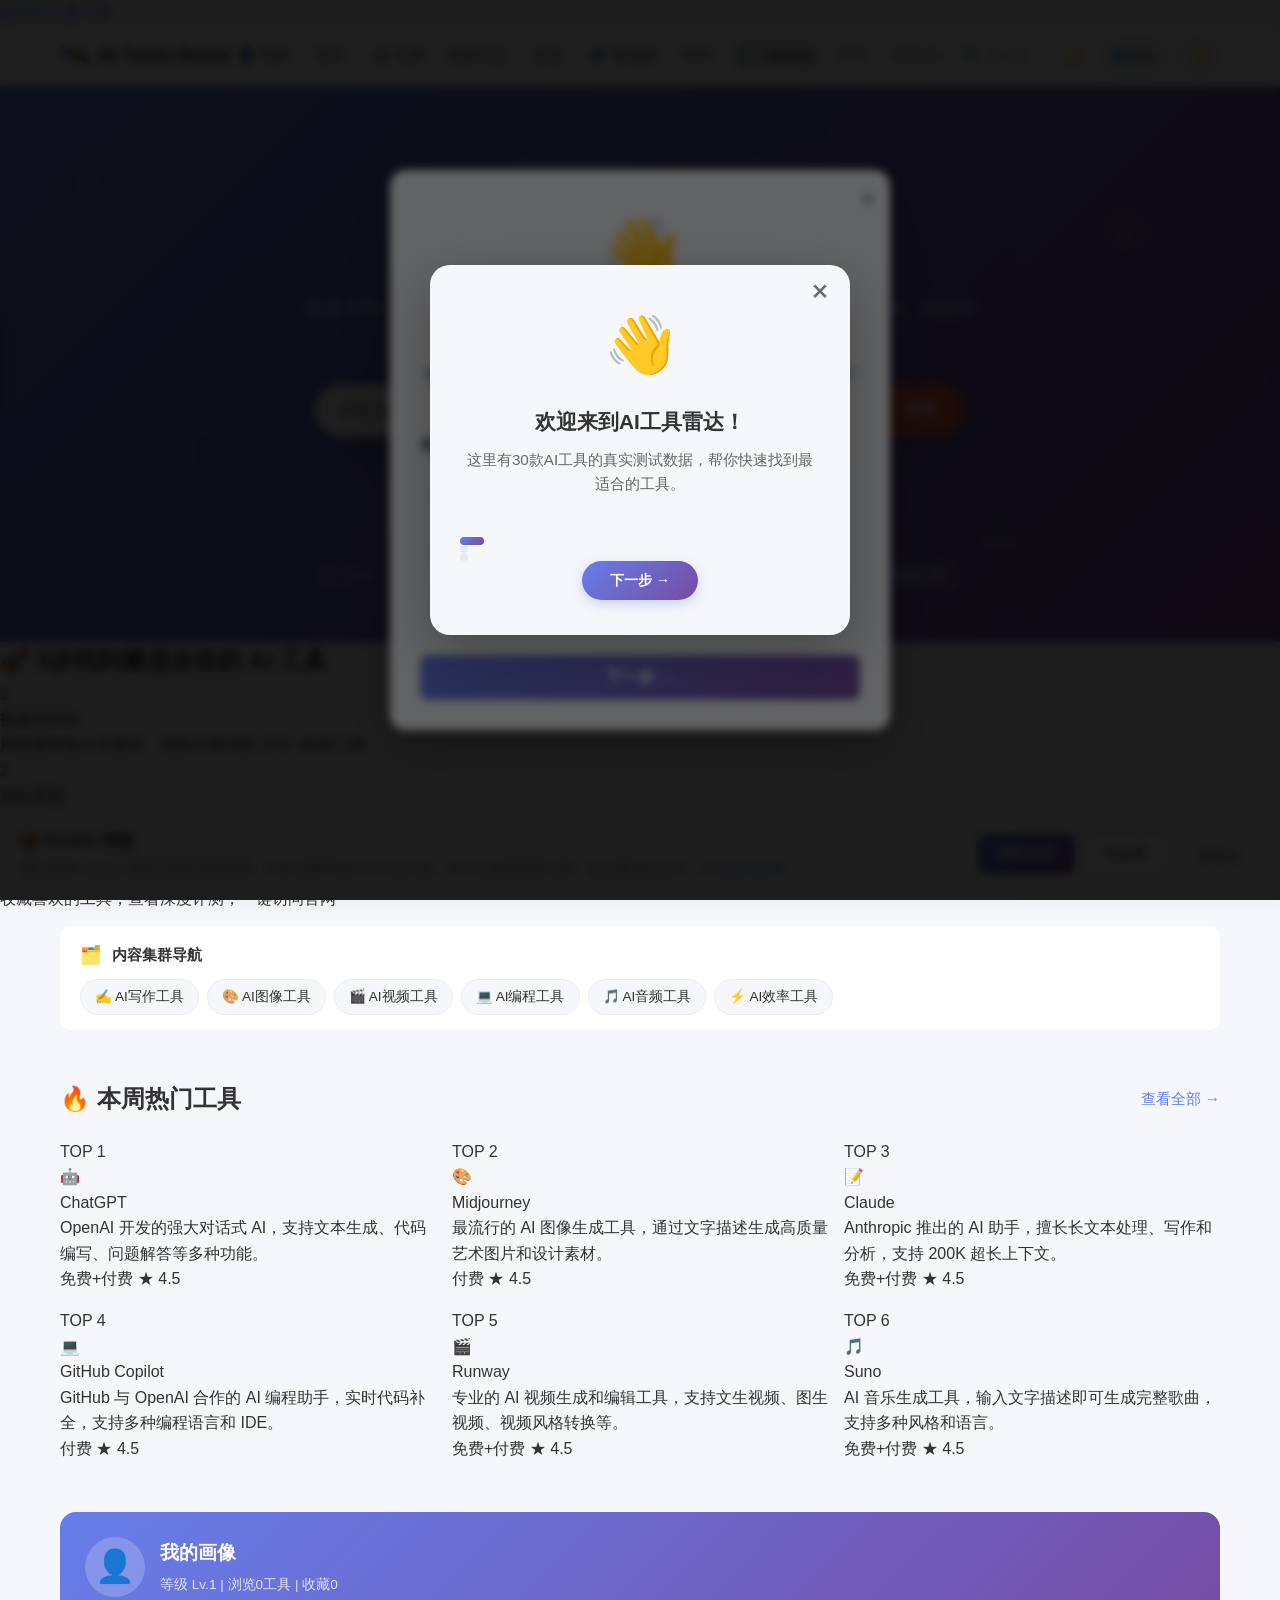
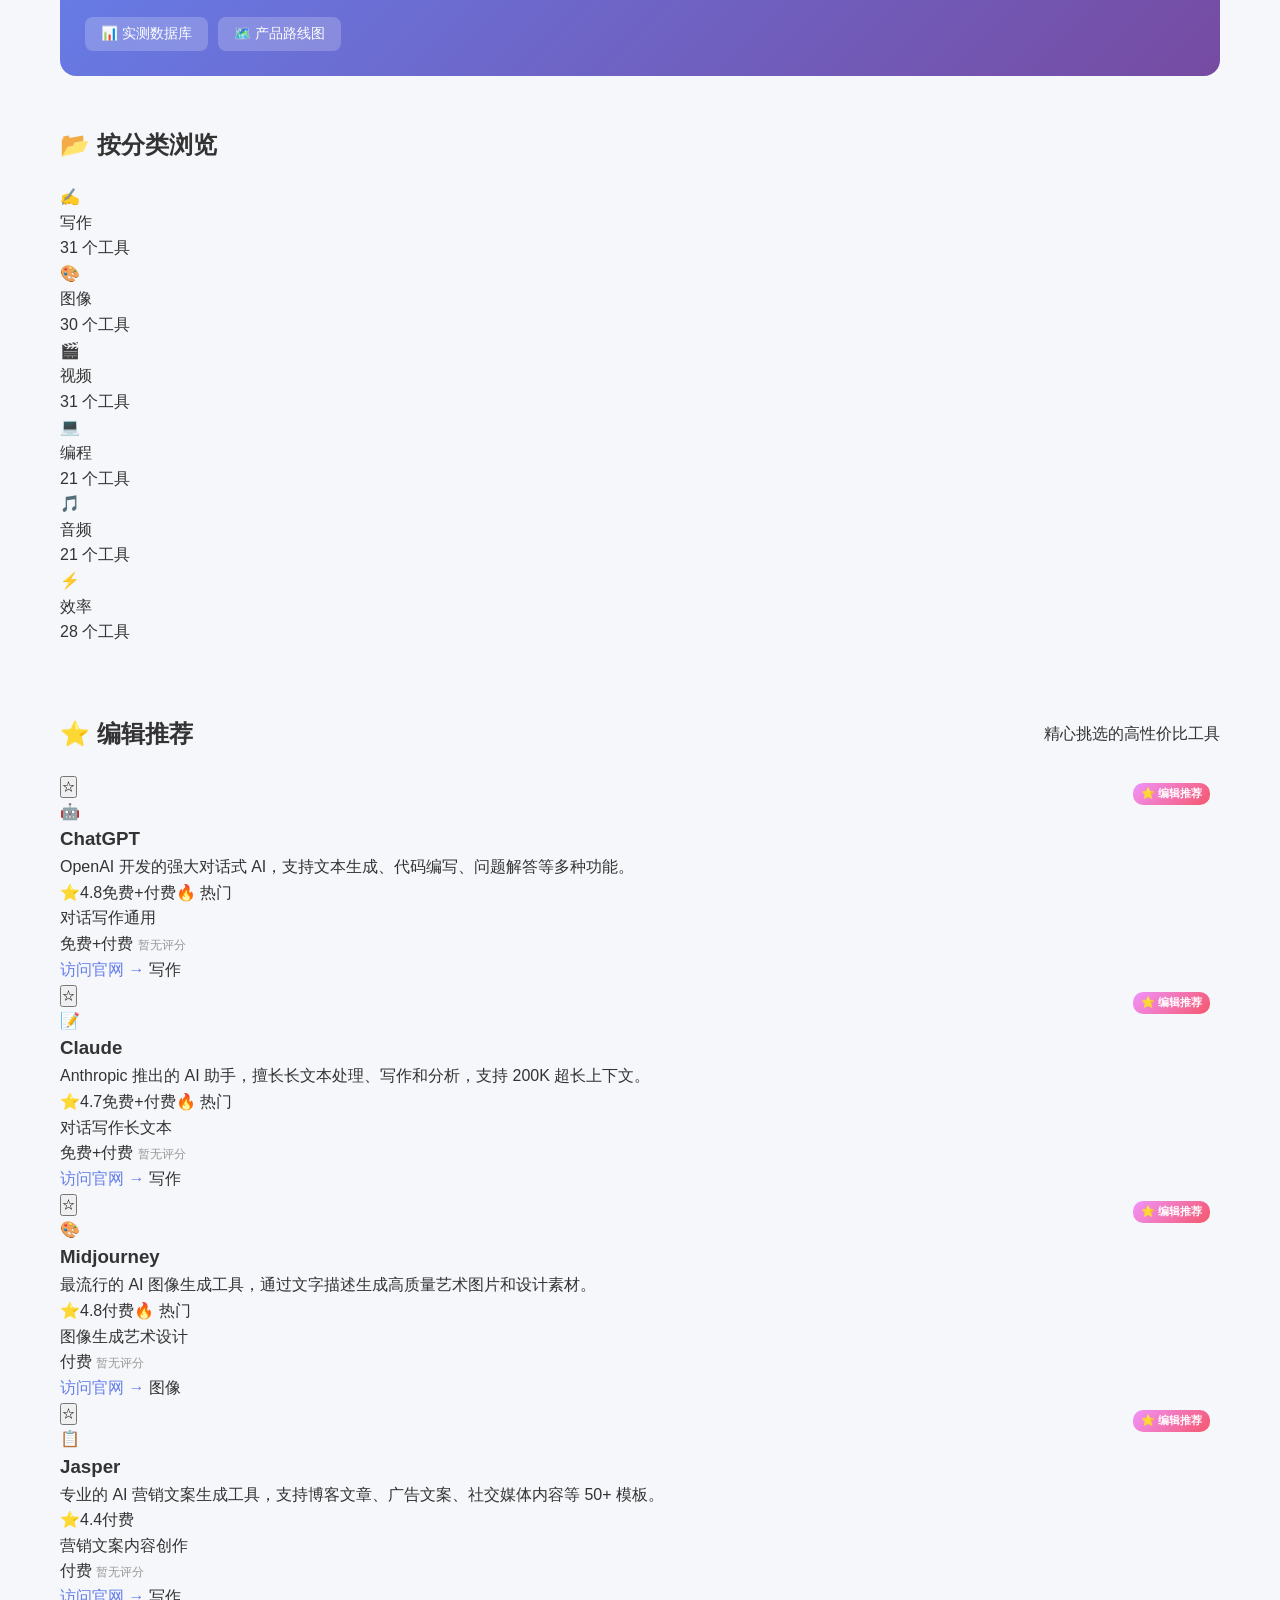
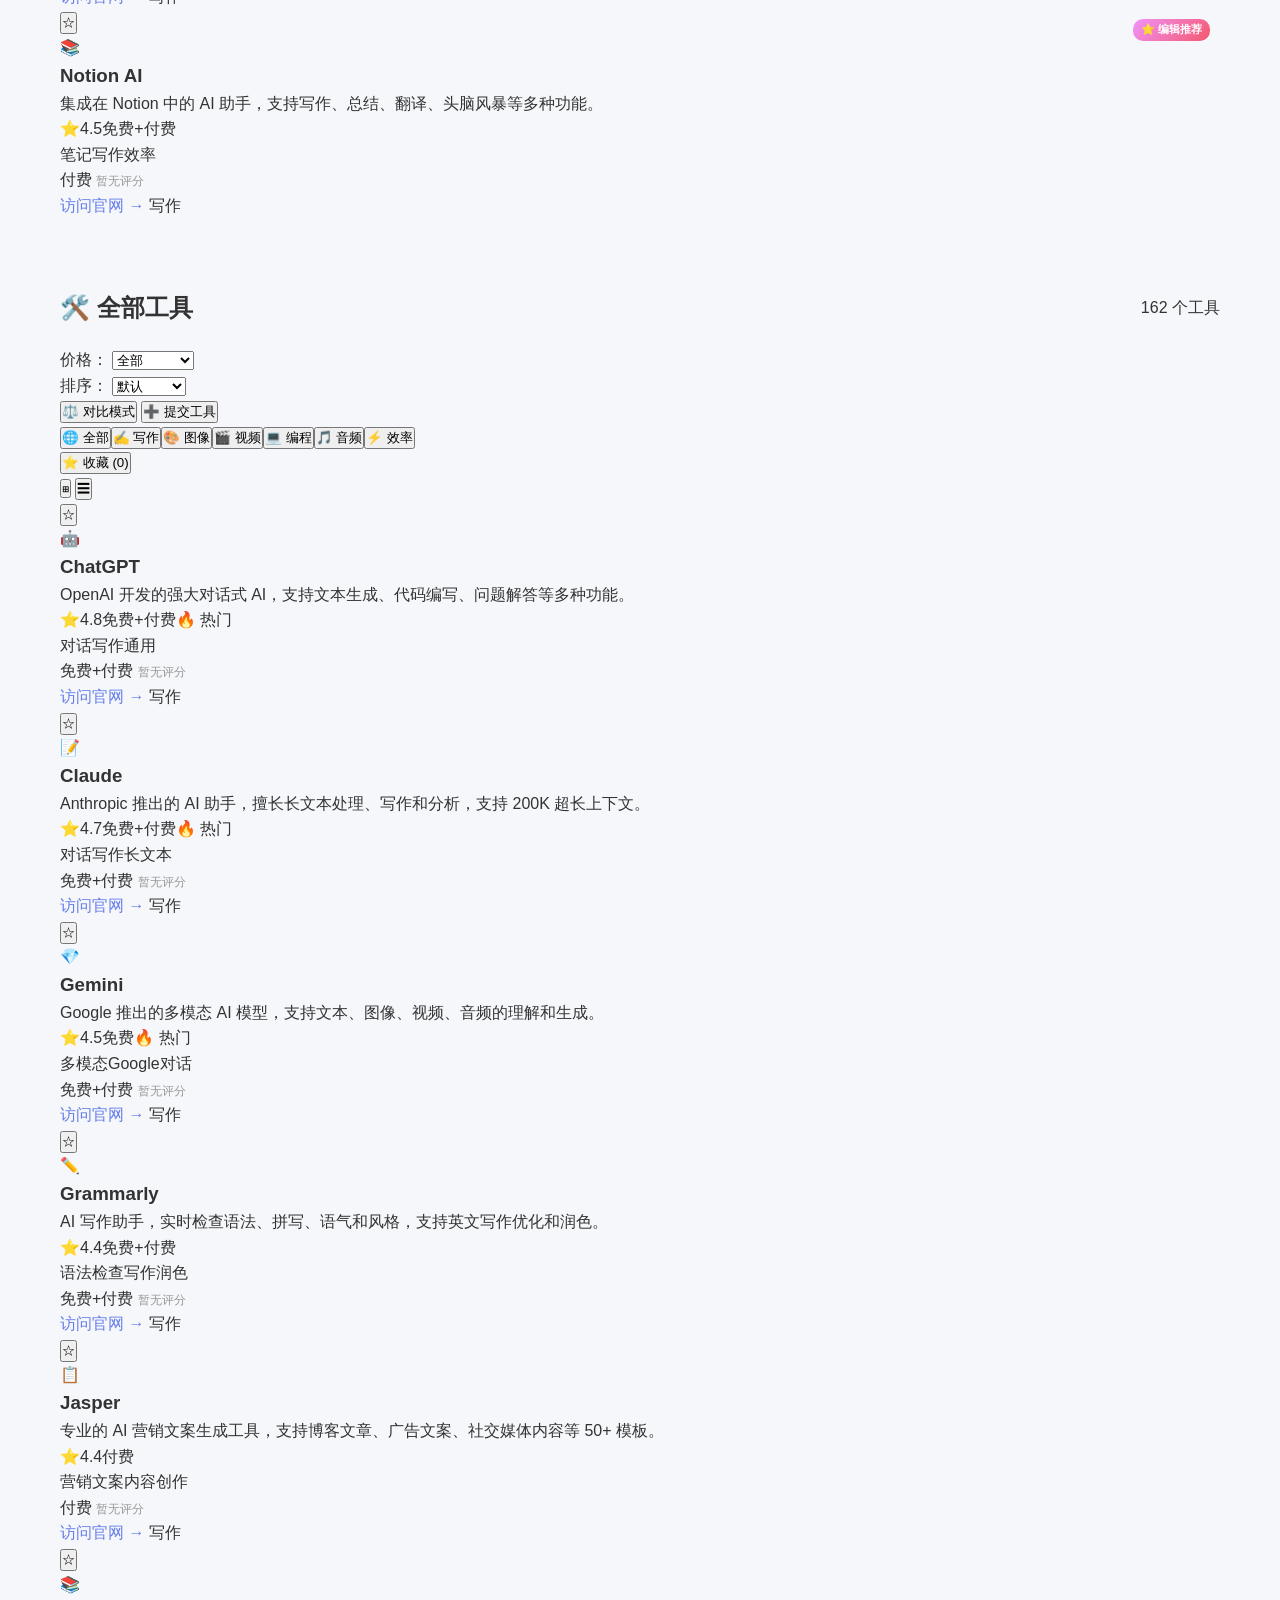
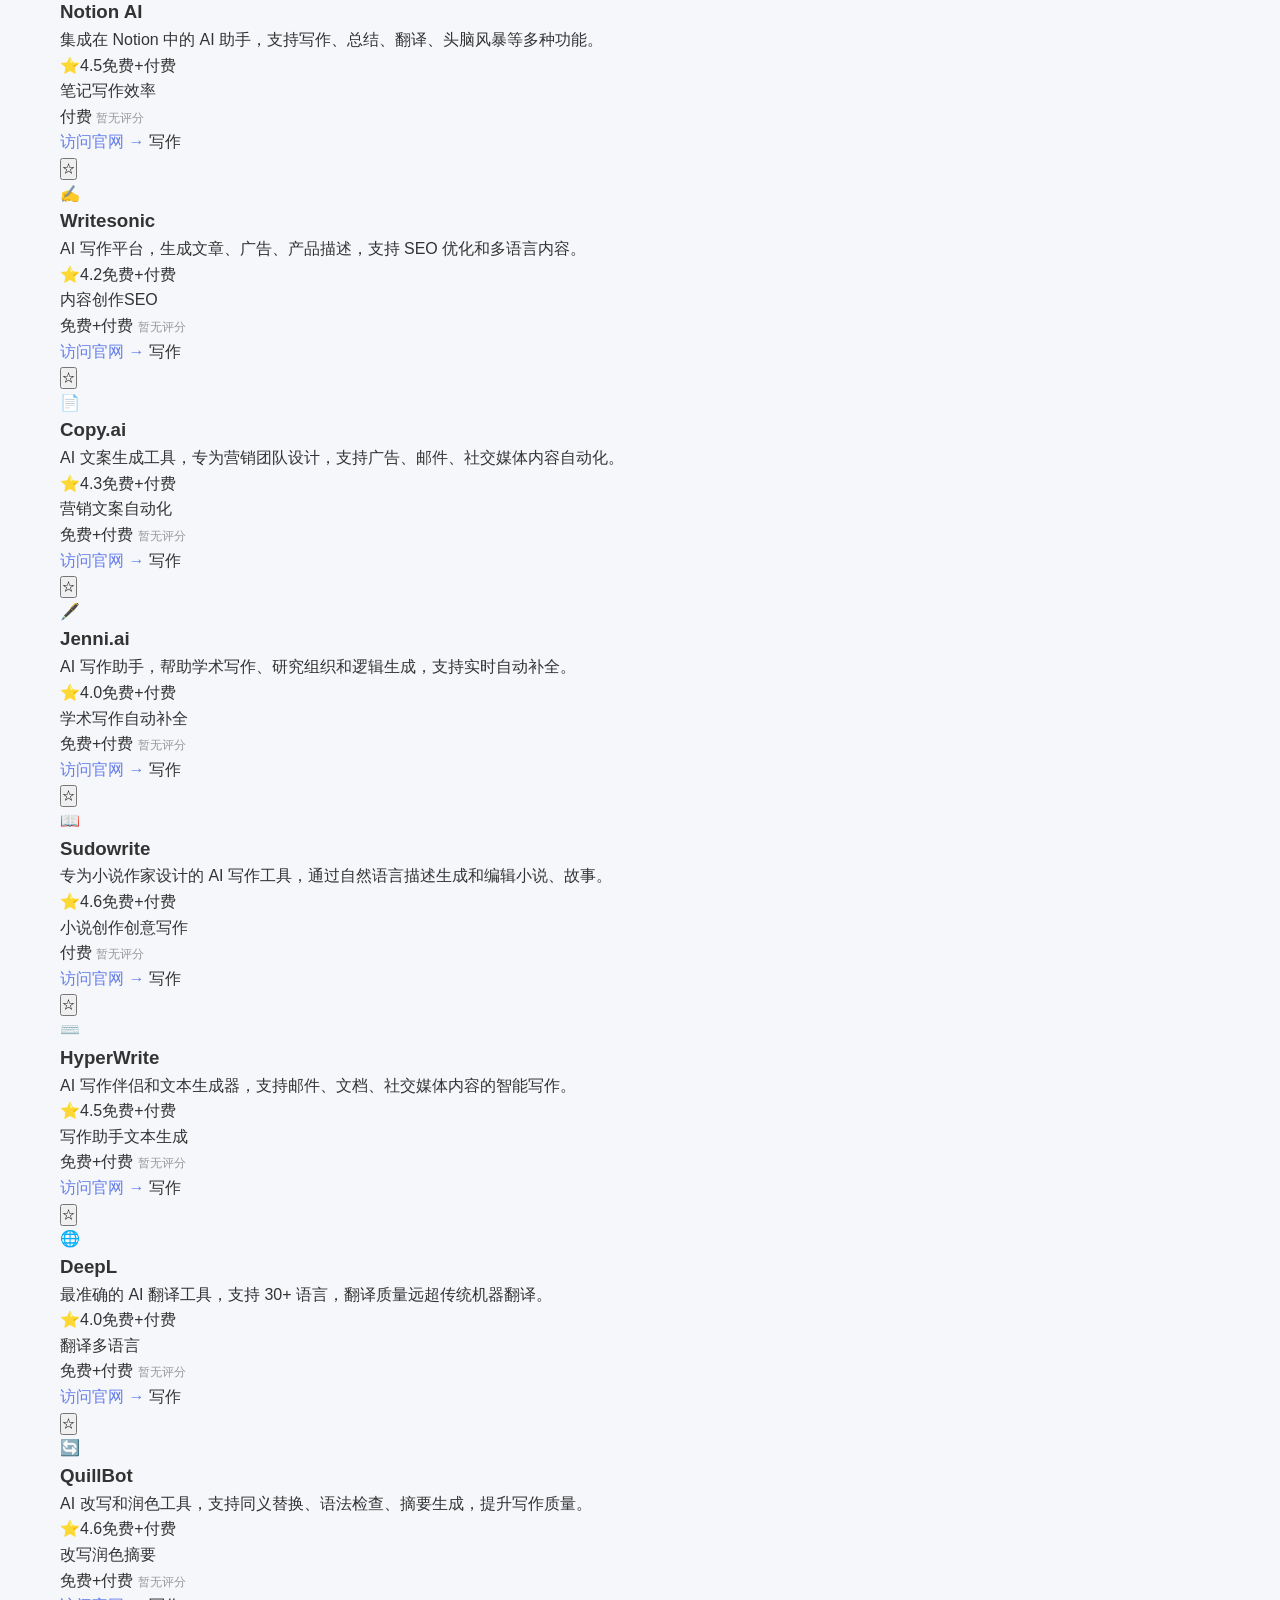
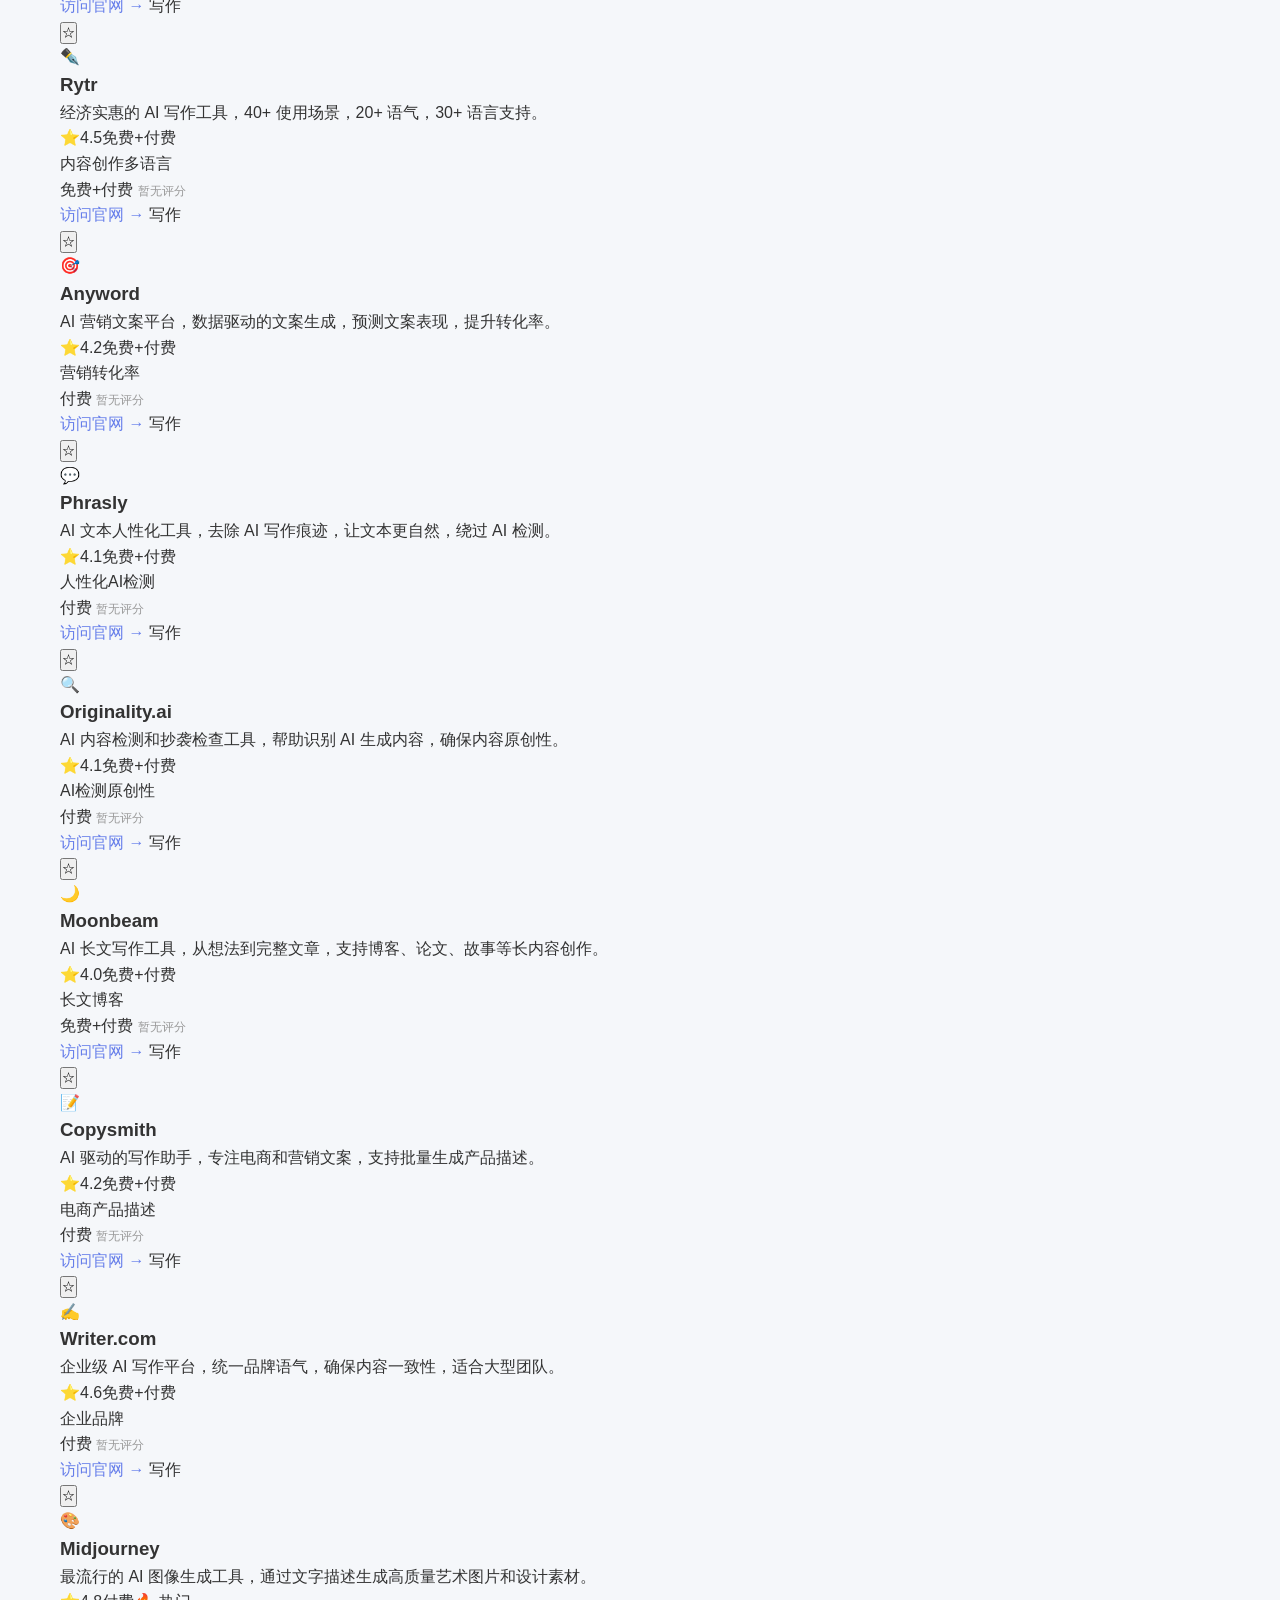
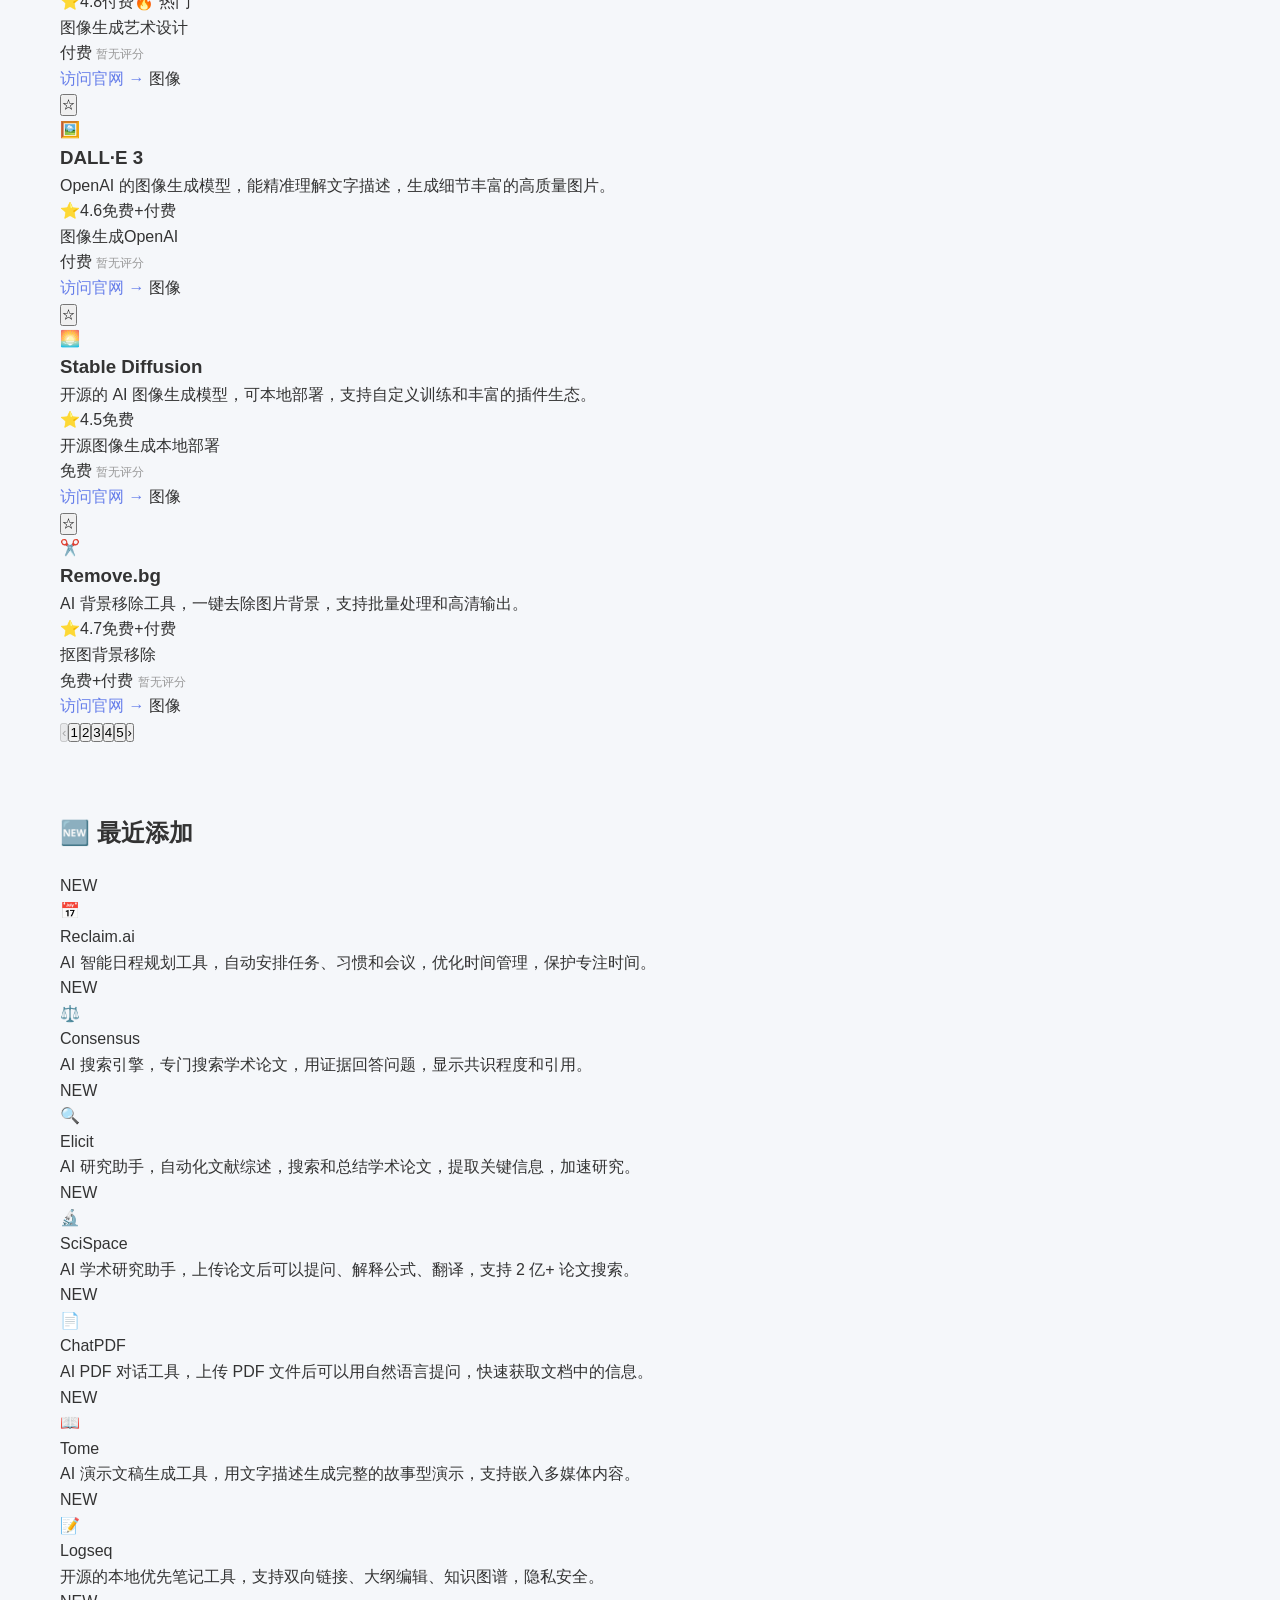
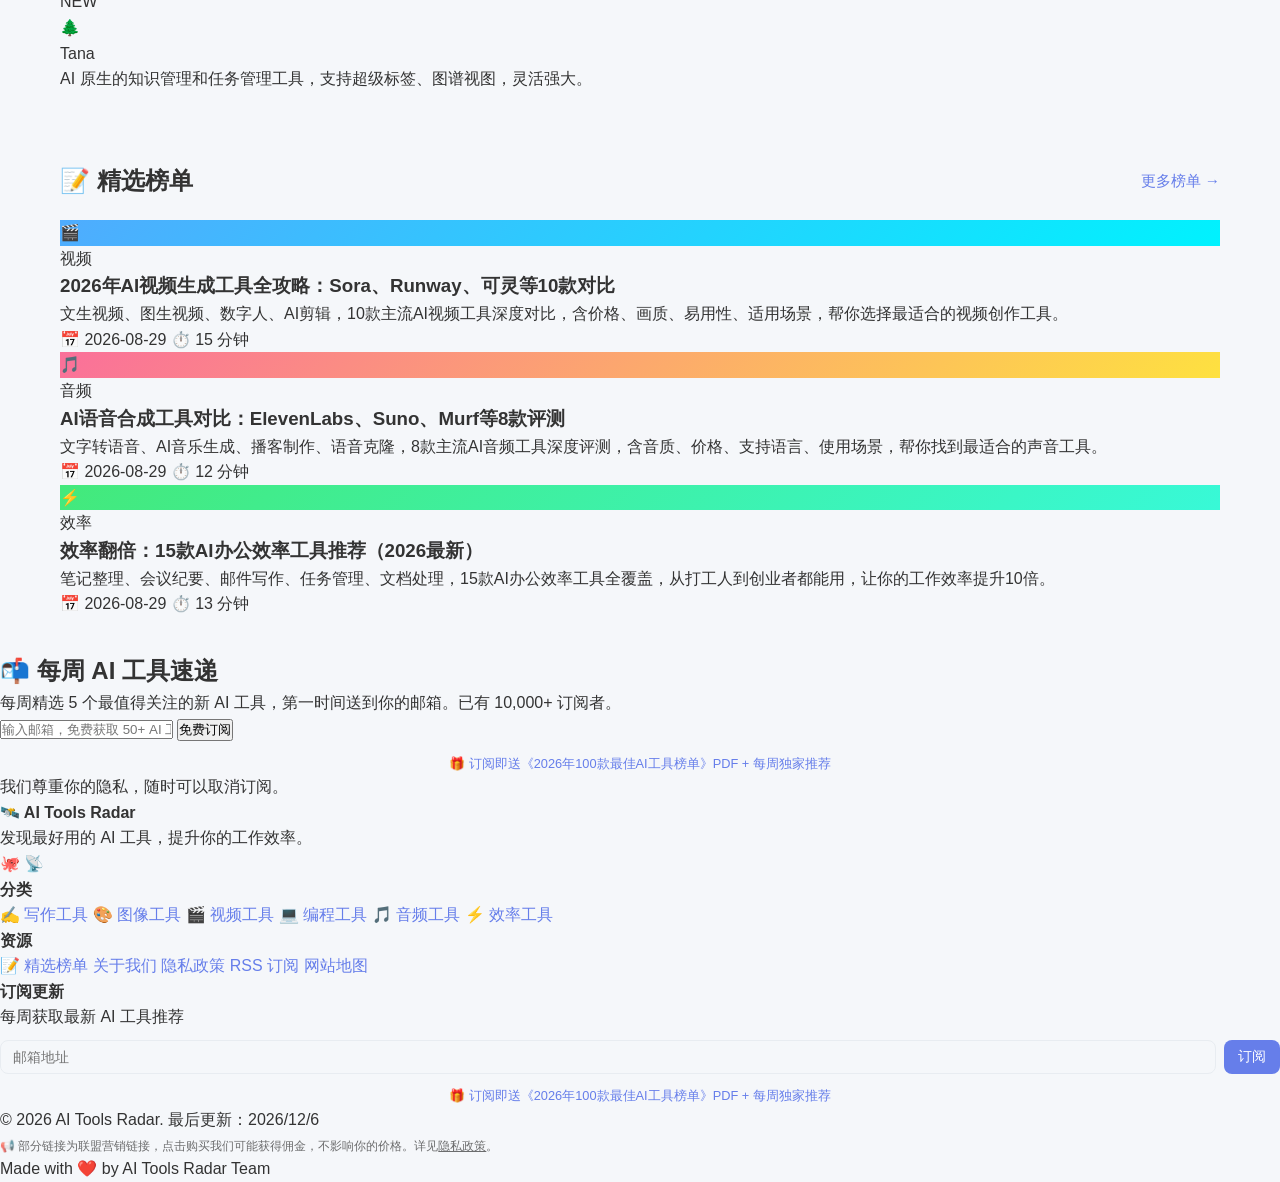
==== commit d30b1e6e: "feat: ????????????(iteration-system.js + changelog.js)" ====
--- a/index.html
+++ b/index.html
@@ -27,4 +27,4 @@
             "target": "https://qxgjz.github.io/ai-tools-radar/?q={search_term_string}",
             "query-input": "required name=search_term_string"
         }
-    }</script><style>.hero{background:linear-gradient(135deg,#667eea 0,#764ba2 100%)}.dark .hero{background:linear-gradient(135deg,#1a1a2e 0,#16213e 100%)}</style><link rel="stylesheet" href="style.css"></head><body><a href="#homeView" class="skip-link">跳转到主要内容</a><nav class="navbar"><div class="nav-container"><a href="#" class="nav-logo" onclick='return navigateTo("home"),!1'><span class="nav-logo-icon">🛰️</span> <span class="nav-logo-text">AI Tools Radar</span></a><div class="nav-links"><a href="#" onclick='return navigateTo("home"),!1'>首页</a> <a href="#/blog" onclick="return showBlog(),!1">榜单</a> <button class="nav-compare-btn" onclick="toggleCompareMode()" title="对比工具">⚖️ 工具对比</button> <a href="#/about" onclick='return navigateTo("about"),!1'>关于</a> <a href="https://github.com/qxgjz/ai-tools-radar" target="_blank" rel="noopener">GitHub</a></div><div class="nav-actions"><button id="mobileMenuBtn" class="nav-btn" style="display:none" title="菜单">☰</button><button id="langToggle" class="nav-btn" title="切换语言">🌐 EN</button> <button id="themeToggle" class="nav-btn" title="切换主题">🌙</button></div></div><div id="mobileMenu" style="display:none;position:fixed;top:60px;left:0;right:0;background:var(--bg-primary);border-bottom:1px solid var(--border-color);padding:20px;z-index:999;box-shadow:0 4px 12px rgba(0,0,0,.1);"><a href="#" onclick='return navigateTo("home"),!1' style="display:block;padding:12px 0;border-bottom:1px solid var(--border-color);text-decoration:none;color:var(--text-primary);">🏠 首页</a><a href="#/blog" onclick="return showBlog(),!1" style="display:block;padding:12px 0;border-bottom:1px solid var(--border-color);text-decoration:none;color:var(--text-primary);">📝 榜单</a><button onclick="toggleCompareMode()" style="display:block;width:100%;text-align:left;padding:12px 0;border-bottom:1px solid var(--border-color);background:none;border-left:none;border-right:none;border-top:none;color:var(--text-primary);cursor:pointer;font-size:1rem;">⚖️ 工具对比</button><a href="#/about" onclick='return navigateTo("about"),!1' style="display:block;padding:12px 0;border-bottom:1px solid var(--border-color);text-decoration:none;color:var(--text-primary);">ℹ️ 关于</a><a href="https://github.com/qxgjz/ai-tools-radar" target="_blank" rel="noopener" style="display:block;padding:12px 0;text-decoration:none;color:var(--text-primary);">🐙 GitHub</a></div></nav><div id="homeView" tabindex="-1"><section class="hero"><div class="hero-content"><div class="hero-badge">🔥 2026 年最值得收藏的 AI 工具导航</div><h1 class="hero-title">发现最好用的 <span class="hero-highlight">AI 工具</span></h1><p class="hero-subtitle">精选 <strong>175+</strong> 款 AI 工具，覆盖写作、图像、视频、编程、音频、效率六大领域。深度评测、价格对比、用户评分，帮你 10 秒找到最适合的工具。</p><div class="hero-search"><input id="searchInput" class="hero-search-input" placeholder="搜索 AI 工具，如：ChatGPT、AI绘画、视频生成..." data-i18n-placeholder="searchPlaceholder"> <button class="hero-search-btn" onclick="searchTools()" data-i18n="search">🔍 搜索</button></div><div class="hero-stats"><div class="hero-stat"><div class="hero-stat-num" id="totalTools">175+</div><div class="hero-stat-label">精选工具</div></div><div class="hero-stat-divider"></div><div class="hero-stat"><div class="hero-stat-num" id="totalCategories">6</div><div class="hero-stat-label">工具分类</div></div><div class="hero-stat-divider"></div><div class="hero-stat"><div class="hero-stat-num"><span id="favCount">0</span></div><div class="hero-stat-label">我的收藏</div></div><div class="hero-stat-divider"></div><div class="hero-stat"><div class="hero-stat-num"><span id="visitCount">0</span></div><div class="hero-stat-label">累计访问</div></div></div><div class="hero-tags"><span class="hero-tags-label">热门搜索：</span> <a href="#" class="hero-tag" onclick='return quickSearch("ChatGPT"),!1'>ChatGPT</a> <a href="#" class="hero-tag" onclick='return quickSearch("Midjourney"),!1'>Midjourney</a> <a href="#" class="hero-tag" onclick='return quickSearch("AI绘画"),!1'>AI绘画</a> <a href="#" class="hero-tag" onclick='return quickSearch("视频生成"),!1'>视频生成</a> <a href="#" class="hero-tag" onclick='return quickSearch("代码"),!1'>代码助手</a> <a href="#" class="hero-tag" onclick='return quickSearch("免费"),!1'>免费工具</a></div></div><div class="hero-decoration"><div class="hero-float-icon" style="top:10%;left:5%;animation-delay:0s">🤖</div><div class="hero-float-icon" style="top:20%;right:10%;animation-delay:1s">🎨</div><div class="hero-float-icon" style="bottom:30%;left:15%;animation-delay:2s">🎬</div><div class="hero-float-icon" style="bottom:15%;right:20%;animation-delay:.5s">💻</div><div class="hero-float-icon" style="top:50%;left:50%;animation-delay:1.5s">✨</div></div></section><div class="quick-start"><h2>🚀 3步找到最适合你的 AI 工具</h2><div class="quick-start-steps"><div class="quick-start-step"><div class="quick-step-number">1</div><div class="quick-step-title">搜索或浏览</div><div class="quick-step-desc">用搜索框输入关键词，或按分类浏览 175+ 精选工具</div></div><div class="quick-start-step"><div class="quick-step-number">2</div><div class="quick-step-title">对比筛选</div><div class="quick-step-desc">用价格、评分筛选，或用对比模式并排比较多个工具</div></div><div class="quick-start-step"><div class="quick-step-number">3</div><div class="quick-step-title">收藏使用</div><div class="quick-step-desc">收藏喜欢的工具，查看深度评测，一键访问官网</div></div></div></div><section class="section" id="hotSection"><div class="section-header"><h2 class="section-title">🔥 本周热门工具</h2><a href="#" class="section-more" onclick="return scrollToTools(),!1">查看全部 →</a></div><div class="hot-grid" id="hotGrid"></div></section><div id="recentViewSection" style="display:none" class="section"><div class="section-header"><h2 class="section-title">🕐 最近浏览</h2><span class="result-count" id="recentCount">0 个工具</span></div><div class="tools-grid" id="recentGrid"></div></div><div class="ad-banner"><ins class="adsbygoogle" style="display:block" data-ad-client="ca-pub-XXXXXXXXXXXXXXXX" data-ad-slot="XXXXXXXXXX" data-ad-format="auto" data-full-width-responsive="true"></ins><script>(adsbygoogle=window.adsbygoogle||[]).push({})</script></div><section class="section"><div class="section-header"><h2 class="section-title">📂 按分类浏览</h2></div><div class="category-cards" id="categoryCards"></div></section><section class="section" id="editorPicks"><div class="section-header"><h2 class="section-title">⭐ 编辑推荐</h2><span class="result-count">精心挑选的高性价比工具</span></div><div class="tools-grid" id="editorPicksGrid"></div></section><section class="section" id="toolsSection"><div class="section-header"><h2 class="section-title">🛠️ 全部工具</h2><span class="result-count" id="resultCount">0 个工具</span></div><div class="filter-bar"><div class="filter-group"><label data-i18n="priceFilter">价格：</label> <select id="priceFilter" onchange="applyFilters()"><option value="all" data-i18n="all">全部</option><option value="free" data-i18n="free">免费</option><option value="paid" data-i18n="paid">付费</option><option value="freemium" data-i18n="freemium">免费+付费</option></select></div><div class="filter-group"><label data-i18n="sortBy">排序：</label> <select id="sortBy" onchange="applyFilters()"><option value="default" data-i18n="sortDefault">默认</option><option value="rating" data-i18n="sortRating">评分最高</option><option value="name" data-i18n="sortName">名称 A-Z</option></select></div><div class="filter-group" style="margin-left:auto"><button id="compareBtn" class="compare-btn" onclick="toggleCompareMode()" data-i18n="compare">⚖️ 对比模式</button> <button class="submit-tool-btn" onclick="showSubmitTool()" data-i18n="submitTool">➕ 提交工具</button></div></div><div class="compare-bar" id="compareBar" style="display:none"><span data-i18n="compareSelected">已选择：</span> <strong><span id="compareCount">0</span> <span data-i18n="toolsUnit">个工具</span></strong> <button onclick="clearCompare()" data-i18n="clearCompare">清空</button> <button class="compare-action-btn" onclick='navigateTo("compare")' data-i18n="startCompare">开始对比</button></div><div class="category-filters" id="categoryFilters"></div><div class="view-toggle"><button id="favToggle" class="fav-toggle" title="只看收藏">⭐ 收藏 (<span id="favCount2">0</span>)</button><div class="view-buttons"><button id="gridView" class="view-btn active" title="网格视图">⊞</button> <button id="listView" class="view-btn" title="列表视图">☰</button></div></div><div class="tools-grid" id="toolsGrid"></div><div class="pagination" id="pagination"></div><div class="no-results" id="noResults" style="display:none"><div class="no-results-icon">🔍</div><h3>没有找到匹配的工具</h3><p>试试其他关键词，或 <a href="#" onclick="return clearFilters(),!1">清除筛选条件</a></p></div></section><section class="section" id="recentSection"><div class="section-header"><h2 class="section-title">🆕 最近添加</h2></div><div class="recent-scroll" id="recentScroll"></div></section><section class="section" id="blogSection"><div class="section-header"><h2 class="section-title">📝 精选榜单</h2><a href="#" class="section-more" onclick="return showBlog(),!1">更多榜单 →</a></div><div class="blog-grid" id="blogGrid"></div></section><section class="newsletter"><div class="newsletter-content"><h2 class="newsletter-title">📬 每周 AI 工具速递</h2><p class="newsletter-desc">每周精选 5 个最值得关注的新 AI 工具，第一时间送到你的邮箱。已有 10,000+ 订阅者。</p><form class="newsletter-form" onsubmit="subscribeNewsletter(event)"><input type="email" id="newsletterEmail" class="newsletter-input" placeholder="输入你的邮箱地址" required> <button type="submit" class="newsletter-btn">免费订阅</button></form><p class="newsletter-note">我们尊重你的隐私，随时可以取消订阅。</p></div></section></div><div id="detailView" style="display:none"><div class="detail-container"><button class="back-btn" onclick='navigateTo("home")' data-i18n="back">← 返回列表</button><div id="detailContent"></div><div id="commentsSection" style="display:none;margin-top:30px;padding-top:20px;border-top:1px solid var(--border-color);"><h3 style="margin-bottom:15px;font-size:1.3rem;">💬 用户评论与讨论</h3><p style="color:var(--text-secondary);font-size:0.9rem;margin-bottom:15px;">用 GitHub 账号登录即可评论，分享你的使用体验和建议。</p><div class="giscus" id="giscusContainer"></div></div></div></div><div id="compareView" style="display:none"><div class="detail-container"><button class="back-btn" onclick='navigateTo("home")'>← 返回列表</button><div id="compareContent"></div></div></div><div id="blogView" style="display:none"><div class="detail-container"><button class="back-btn" onclick='navigateTo("home")'>← 返回首页</button><h1 style="margin:20px 0">📝 精选榜单</h1><div id="blogListContent"></div></div></div><div id="blogArticleView" style="display:none"><div class="detail-container"><button class="back-btn" onclick="showBlog()">← 返回榜单</button><div id="blogArticleContent"></div></div></div><div id="aboutView" style="display:none"><div class="page-content"><h1>关于 AI Tools Radar</h1><p>AI Tools Radar 是一个专注于 AI 工具发现和评测的导航平台。我们的使命是帮助每个人快速找到最适合自己的 AI 工具，提升工作和创作效率。</p><h2>我们做什么</h2><ul><li>精选全球最优质的 AI 工具，覆盖写作、图像、视频、编程、音频、效率六大领域</li><li>提供深度评测、价格对比、用户评分，帮你做出明智的选择</li><li>每周更新最新的 AI 工具和趋势，让你始终站在 AI 前沿</li></ul><h2>为什么选择我们</h2><ul><li><strong>精选而非堆砌</strong>：每个工具都经过人工筛选，只收录真正好用的工具</li><li><strong>客观中立</strong>：我们不接受付费排名，所有推荐基于工具本身的质量</li><li><strong>持续更新</strong>：AI 领域日新月异，我们保持高频更新</li><li><strong>用户驱动</strong>：欢迎提交你发现的好工具，也可以给工具打分</li></ul><h2>联系我们</h2><p>有任何建议或合作意向，欢迎通过以下方式联系我们：</p><ul><li>GitHub: <a href="https://github.com/qxgjz/ai-tools-radar" target="_blank" rel="noopener">github.com/qxgjz/ai-tools-radar</a></li><li>提交工具：点击页面右上角的「提交工具」按钮</li></ul><h2>免责声明</h2><p>本站所有工具信息均来自公开渠道，工具的价格和功能可能随时变化，请以官方网站为准。本站不对任何工具的使用后果负责。</p></div></div><div id="privacyView" style="display:none"><div class="page-content"><h1>隐私政策</h1><p>最后更新：2026年8月29日</p><div style="background:var(--bg-secondary);padding:15px 20px;border-radius:8px;margin-bottom:25px;border-left:4px solid #667eea;"><p style="margin:0;font-size:.9rem;"><strong>摘要：</strong>我们重视你的隐私。我们只收集匿名的访问数据用于改进网站，你的个性化设置仅存储在你的浏览器本地。我们使用 Google Analytics 分析流量，使用 Google AdSense 展示广告。我们不会出售你的个人信息。</p></div><h2>1. 我们收集的信息</h2><h3>1.1 自动收集的信息</h3><p>当你访问本网站时，我们会自动收集以下匿名信息：</p><ul><li><strong>访问数据</strong>：访问时间、访问时长、访问的页面、退出页面</li><li><strong>设备信息</strong>：浏览器类型和版本、操作系统、设备类型、屏幕分辨率</li><li><strong>网络信息</strong>：IP地址（匿名化处理）、ISP、大致地理位置（国家/地区级别，精确到城市级别）</li><li><strong>行为数据</strong>：点击的链接、搜索关键词、使用的功能（筛选、对比、收藏等）</li></ul><p>这些数据通过 Google Analytics 收集，完全匿名，无法识别到具体个人。我们不会将这些数据与任何可识别个人身份的信息关联。</p><h3>1.2 你主动提供的信息</h3><p>目前，本网站不需要注册账户。你可以通过以下方式主动提供信息：</p><ul><li><strong>邮件订阅</strong>：如果你订阅我们的邮件列表，我们会收集你的邮箱地址</li><li><strong>提交工具</strong>：如果你通过表单提交新工具，我们会收集你填写的工具信息和联系方式（如有）</li><li><strong>评论</strong>：如果你通过 Giscus 发表评论，你的 GitHub 用户名和评论内容会被公开显示</li></ul><h3>1.3 本地存储信息</h3><p>我们使用浏览器的 localStorage 和 IndexedDB 存储你的个性化设置，包括：</p><ul><li>收藏的工具列表</li><li>工具评分记录</li><li>最近浏览的工具</li><li>主题偏好（亮色/暗色）</li><li>语言偏好（中文/英文）</li><li>用户积分和徽章</li><li>A/B 测试分组</li><li>邮件订阅状态</li></ul><p><strong>重要：</strong>这些数据仅存储在你的浏览器本地，<strong>不会上传到我们的服务器</strong>。清除浏览器数据会删除这些信息。</p><h2>2. 我们如何使用你的信息</h2><p>我们收集的信息仅用于以下目的：</p><ul><li><strong>改进网站</strong>：分析用户行为，了解哪些功能受欢迎，优化用户体验</li><li><strong>内容优化</strong>：了解用户搜索什么内容，创作更有价值的内容</li><li><strong>性能监控</strong>：监控网站性能，及时发现和修复问题</li><li><strong>安全防护</strong>：检测和防止恶意行为、垃圾信息和安全威胁</li><li><strong>广告展示</strong>：通过 Google AdSense 展示个性化广告（如启用）</li><li><strong>邮件通信</strong>：如果你订阅了邮件，发送更新和资讯</li></ul><p>我们<strong>不会</strong>将你的信息用于以下目的：</p><ul><li>出售或出租你的个人信息给第三方</li><li>将你的信息用于与上述目的无关的用途</li><li>向你发送未经请求的营销信息（除非你明确订阅）</li></ul><h2>3. 数据保留期限</h2><ul><li><strong>Google Analytics 数据</strong>：保留 26 个月，之后自动删除或匿名化</li><li><strong>本地存储数据</strong>：保留在你的浏览器中，直到你主动清除</li><li><strong>邮件订阅信息</strong>：保留到你取消订阅为止</li><li><strong>评论数据</strong>：通过 Giscus 存储在 GitHub，保留到你删除评论为止</li></ul><h2>4. 你的权利</h2><p>根据适用的数据保护法律（包括 GDPR 和 CCPA），你享有以下权利：</p><ul><li><strong>访问权</strong>：你有权访问我们持有的关于你的数据</li><li><strong>更正权</strong>：你有权要求更正不准确的数据</li><li><strong>删除权</strong>：你有权要求删除你的个人数据（在某些情况下）</li><li><strong>限制处理权</strong>：你有权限制我们处理你的数据</li><li><strong>数据可携带权</strong>：你有权以结构化、常用格式获取你的数据</li><li><strong>反对权</strong>：你有权反对我们处理你的数据</li><li><strong>撤回同意权</strong>：你有权随时撤回之前给予的同意</li></ul><p>要行使这些权利，请通过本政策末尾的联系方式联系我们。我们会在 30 天内回复你的请求。</p><h2>5. Cookie 和类似技术</h2><h3>5.1 我们使用的 Cookie</h3><table style="width:100%;border-collapse:collapse;margin:15px 0;font-size:.9rem;"><tr style="background:var(--bg-secondary);"><th style="padding:10px;text-align:left;border:1px solid var(--border-color);">Cookie 名称</th><th style="padding:10px;text-align:left;border:1px solid var(--border-color);">提供方</th><th style="padding:10px;text-align:left;border:1px solid var(--border-color);">用途</th><th style="padding:10px;text-align:left;border:1px solid var(--border-color);">保留期</th></tr><tr><td style="padding:10px;border:1px solid var(--border-color);">_ga</td><td style="padding:10px;border:1px solid var(--border-color);">Google Analytics</td><td style="padding:10px;border:1px solid var(--border-color);">区分用户</td><td style="padding:10px;border:1px solid var(--border-color);">2年</td></tr><tr><td style="padding:10px;border:1px solid var(--border-color);">_ga_*</td><td style="padding:10px;border:1px solid var(--border-color);">Google Analytics</td><td style="padding:10px;border:1px solid var(--border-color);">维护会话状态</td><td style="padding:10px;border:1px solid var(--border-color);">2年</td></tr><tr><td style="padding:10px;border:1px solid var(--border-color);">IDE</td><td style="padding:10px;border:1px solid var(--border-color);">Google AdSense</td><td style="padding:10px;border:1px solid var(--border-color);">广告个性化</td><td style="padding:10px;border:1px solid var(--border-color);">1年</td></tr><tr><td style="padding:10px;border:1px solid var(--border-color);">test_cookie</td><td style="padding:10px;border:1px solid var(--border-color);">Google AdSense</td><td style="padding:10px;border:1px solid var(--border-color);">检查浏览器是否支持 Cookie</td><td style="padding:10px;border:1px solid var(--border-color);">15分钟</td></tr></table><h3>5.2 管理 Cookie</h3><p>你可以通过浏览器设置管理或删除 Cookie。大多数浏览器允许你：</p><ul><li>查看和删除特定 Cookie</li><li>阻止第三方 Cookie</li><li>阻止所有 Cookie</li><li>清除所有 Cookie</li></ul><p>请注意，禁用 Cookie 可能会影响网站的部分功能。你可以在 <a href="https://www.allaboutcookies.org" target="_blank" rel="noopener">All About Cookies</a> 了解更多关于 Cookie 的信息。</p><h3>5.3 个性化广告</h3><p>我们使用 Google AdSense 展示广告。Google 可能会根据你的浏览历史和兴趣展示个性化广告。你可以：</p><ul><li>在 <a href="https://adssettings.google.com" target="_blank" rel="noopener">Google 广告设置</a> 中管理或关闭个性化广告</li><li>使用 <a href="https://optout.aboutads.info" target="_blank" rel="noopener">NAI 选择退出工具</a> 退出第三方广告 Cookie</li><li>使用浏览器的"请勿追踪"（DNT）功能</li></ul><h2>6. 第三方服务</h2><p>本网站使用以下第三方服务，这些服务有各自的隐私政策：</p><ul><li><strong>GitHub Pages</strong>：网站托管服务。<a href="https://docs.github.com/en/site-policy/privacy-policies/github-privacy-statement" target="_blank" rel="noopener">隐私政策</a></li><li><strong>Google Analytics</strong>：网站流量分析。<a href="https://policies.google.com/privacy" target="_blank" rel="noopener">隐私政策</a> | <a href="https://tools.google.com/dlpage/gaoptout" target="_blank" rel="noopener">选择退出</a></li><li><strong>Google AdSense</strong>：广告展示。<a href="https://policies.google.com/privacy" target="_blank" rel="noopener">隐私政策</a></li><li><strong>Google Fonts</strong>：字体服务。<a href="https://policies.google.com/privacy" target="_blank" rel="noopener">隐私政策</a></li><li><strong>Giscus</strong>：评论系统（基于 GitHub Discussions）。<a href="https://github.com/giscus/giscus/blob/main/PRIVACY.md" target="_blank" rel="noopener">隐私政策</a></li><li><strong>Formspree</strong>：表单提交服务。<a href="https://formspree.io/legal/privacy-policy/" target="_blank" rel="noopener">隐私政策</a></li></ul><p>我们对这些第三方服务的隐私政策不承担责任。建议你查阅相关服务的隐私政策。</p><h2>7. 联盟营销披露</h2><div style="background:#fffbeb;padding:15px 20px;border-radius:8px;margin:15px 0;border-left:4px solid #f59e0b;"><p style="margin:0;font-size:.9rem;"><strong>📢 联盟营销披露：</strong>本网站包含联盟营销链接。当你点击这些链接并购买产品或服务时，我们可能会获得佣金。这不会影响你的购买价格，也不会影响我们的评测客观性。我们只推荐我们认为有价值的产品和服务。</p></div><p>我们可能参与以下联盟营销计划：</p><ul><li>AppSumo 联盟计划</li><li>Jasper 联盟计划</li><li>Copy.ai 联盟计划</li><li>其他 AI 工具的联盟计划</li></ul><p>我们承诺：</p><ul><li>所有评测和推荐基于我们的真实使用体验和客观分析</li><li>联盟关系不会影响我们的评分和推荐</li><li>我们会明确标注联盟链接</li><li>我们不会为了佣金而推荐低质量产品</li></ul><h2>8. 数据安全</h2><p>我们采取合理的技术和组织措施保护你的数据安全：</p><ul><li>网站使用 HTTPS 加密传输</li><li>不存储敏感个人信息（如密码、信用卡号）</li><li>个性化数据仅存储在用户浏览器本地</li><li>定期更新网站和依赖项</li><li>使用安全的第三方服务</li></ul><p>但是，没有任何互联网传输或电子存储方法是 100% 安全的。我们无法保证绝对安全。</p><h2>9. 儿童隐私</h2><p>本网站面向一般受众，不专门针对 13 岁以下儿童。我们不会故意收集 13 岁以下儿童的个人信息。如果你是家长或监护人，认为你的孩子向我们提供了个人信息，请联系我们，我们会立即删除相关信息。</p><h2>10. 国际数据传输</h2><p>我们的网站托管在 GitHub Pages（美国），使用的第三方服务（Google、Giscus 等）也主要位于美国。你的数据可能会被传输到并存储在你所在国家/地区以外的服务器上。这些国家/地区的数据保护法律可能与你所在国家/地区不同。</p><p>对于欧盟用户，我们依赖标准合同条款（SCC）和其他合法机制进行国际数据传输。</p><h2>11. 本政策的变更</h2><p>我们可能会不时更新本隐私政策。当我们进行重大变更时，我们会：</p><ul><li>在网站上发布通知</li><li>更新本页面顶部的"最后更新"日期</li><li>如果你订阅了邮件，通过邮件通知你</li></ul><p>建议你定期查看本政策以了解最新信息。</p><h2>12. 联系我们</h2><p>如果你对本隐私政策有任何疑问、意见或请求，请通过以下方式联系我们：</p><ul><li><strong>GitHub</strong>：在 <a href="https://github.com/qxgjz/ai-tools-radar/issues" target="_blank" rel="noopener">GitHub Issues</a> 提交问题</li><li><strong>邮件</strong>：通过网站底部的订阅表单联系我们</li></ul><p>我们会在 30 天内回复你的请求。</p><div style="margin-top:30px;padding:20px;background:var(--bg-secondary);border-radius:8px;text-align:center;"><p style="margin:0;font-size:.85rem;color:var(--text-secondary);">本隐私政策符合 GDPR（欧盟通用数据保护条例）和 CCPA（加州消费者隐私法案）的要求。</p></div></div></div><div id="notFoundView" style="display:none"><div class="page-content" style="text-align:center;max-width:600px;margin:0 auto;padding:60px 20px;"><div style="font-size:6rem;margin-bottom:20px;">🔍</div><h1 style="font-size:4rem;margin-bottom:10px;background:linear-gradient(135deg,#667eea,#764ba2);-webkit-background-clip:text;-webkit-text-fill-color:transparent;">404</h1><h2 style="margin-bottom:15px;">页面走丢了</h2><p style="color:var(--text-secondary);margin-bottom:30px;font-size:1.05rem;">别担心，也许下面的内容能帮到你。</p><div style="display:flex;gap:10px;justify-content:center;margin-bottom:40px;flex-wrap:wrap;"><input type="text" id="notFoundSearch" placeholder="搜索 AI 工具..." style="flex:1;min-width:200px;padding:12px 16px;border:1px solid var(--border-color);border-radius:8px;background:var(--bg-secondary);color:var(--text-primary);font-size:.95rem;"><button onclick="var q=document.getElementById('notFoundSearch').value;if(q){navigateTo('home');setTimeout(function(){var input=document.getElementById('searchInput');if(input){input.value=q;searchTools();}},300);}" style="padding:12px 24px;background:linear-gradient(135deg,#667eea,#764ba2);color:#fff;border:none;border-radius:8px;font-weight:600;cursor:pointer;">搜索</button></div><div style="text-align:left;margin-bottom:30px;"><h3 style="margin-bottom:15px;font-size:1.1rem;">🔥 热门工具</h3><div style="display:grid;grid-template-columns:repeat(auto-fill,minmax(140px,1fr));gap:10px;"><a href="#" onclick="return quickSearch('ChatGPT'),!1" style="padding:10px 15px;background:var(--bg-secondary);border-radius:8px;text-decoration:none;color:var(--text-primary);font-size:.9rem;border:1px solid var(--border-color);transition:all .2s;">ChatGPT</a><a href="#" onclick="return quickSearch('Midjourney'),!1" style="padding:10px 15px;background:var(--bg-secondary);border-radius:8px;text-decoration:none;color:var(--text-primary);font-size:.9rem;border:1px solid var(--border-color);transition:all .2s;">Midjourney</a><a href="#" onclick="return quickSearch('Claude'),!1" style="padding:10px 15px;background:var(--bg-secondary);border-radius:8px;text-decoration:none;color:var(--text-primary);font-size:.9rem;border:1px solid var(--border-color);transition:all .2s;">Claude</a><a href="#" onclick="return quickSearch('GitHub Copilot'),!1" style="padding:10px 15px;background:var(--bg-secondary);border-radius:8px;text-decoration:none;color:var(--text-primary);font-size:.9rem;border:1px solid var(--border-color);transition:all .2s;">GitHub Copilot</a><a href="#" onclick="return quickSearch('Suno'),!1" style="padding:10px 15px;background:var(--bg-secondary);border-radius:8px;text-decoration:none;color:var(--text-primary);font-size:.9rem;border:1px solid var(--border-color);transition:all .2s;">Suno</a><a href="#" onclick="return quickSearch('免费'),!1" style="padding:10px 15px;background:var(--bg-secondary);border-radius:8px;text-decoration:none;color:var(--text-primary);font-size:.9rem;border:1px solid var(--border-color);transition:all .2s;">免费工具</a></div></div><div style="text-align:left;margin-bottom:30px;"><h3 style="margin-bottom:15px;font-size:1.1rem;">📂 按分类浏览</h3><div style="display:flex;flex-wrap:wrap;gap:8px;"><a href="#" onclick='return filterCategory("writing"),!1' style="padding:8px 16px;background:var(--bg-secondary);border-radius:20px;text-decoration:none;color:var(--text-primary);font-size:.85rem;border:1px solid var(--border-color);">✍️ 写作</a><a href="#" onclick='return filterCategory("image"),!1' style="padding:8px 16px;background:var(--bg-secondary);border-radius:20px;text-decoration:none;color:var(--text-primary);font-size:.85rem;border:1px solid var(--border-color);">🎨 图像</a><a href="#" onclick='return filterCategory("video"),!1' style="padding:8px 16px;background:var(--bg-secondary);border-radius:20px;text-decoration:none;color:var(--text-primary);font-size:.85rem;border:1px solid var(--border-color);">🎬 视频</a><a href="#" onclick='return filterCategory("code"),!1' style="padding:8px 16px;background:var(--bg-secondary);border-radius:20px;text-decoration:none;color:var(--text-primary);font-size:.85rem;border:1px solid var(--border-color);">💻 编程</a><a href="#" onclick='return filterCategory("audio"),!1' style="padding:8px 16px;background:var(--bg-secondary);border-radius:20px;text-decoration:none;color:var(--text-primary);font-size:.85rem;border:1px solid var(--border-color);">🎵 音频</a><a href="#" onclick='return filterCategory("productivity"),!1' style="padding:8px 16px;background:var(--bg-secondary);border-radius:20px;text-decoration:none;color:var(--text-primary);font-size:.85rem;border:1px solid var(--border-color);">⚡ 效率</a></div></div><div style="padding-top:20px;border-top:1px solid var(--border-color);"><a href="#" onclick='return navigateTo("home"),!1' style="display:inline-flex;align-items:center;gap:8px;padding:12px 24px;background:linear-gradient(135deg,#667eea,#764ba2);color:#fff;text-decoration:none;border-radius:8px;font-weight:600;">← 返回首页</a></div></div></div><div class="modal" id="shareModal" style="display:none"><div class="modal-content"><span class="modal-close" onclick="closeShare()">×</span><h2>🔗 分享这个工具</h2><p>分享到社交平台，或复制链接发给朋友。</p><div class="share-buttons"><button class="share-btn twitter" onclick="shareToTwitter()">🐦 Twitter</button> <button class="share-btn facebook" onclick="shareToFacebook()">📘 Facebook</button> <button class="share-btn weibo" onclick="shareToWeibo()">🔴 微博</button> <button class="share-btn copy" onclick="copyShareLink()">📋 复制链接</button></div></div></div><div class="modal" id="submitModal" style="display:none"><div class="modal-content"><span class="modal-close" onclick="closeSubmitTool()">×</span><h2>➕ 提交新工具</h2><p>发现了一个好用的 AI 工具？分享给大家！</p><form onsubmit="submitTool(event)"><div class="form-group"><label>工具名称 *</label> <input id="submitName" required placeholder="如：ChatGPT"></div><div class="form-group"><label>官方链接 *</label> <input type="url" id="submitLink" required placeholder="https://..."></div><div class="form-group"><label>分类 *</label> <select id="submitCategory" required><option value="writing">写作</option><option value="image">图像</option><option value="video">视频</option><option value="code">编程</option><option value="audio">音频</option><option value="productivity">效率</option></select></div><div class="form-group"><label>价格</label> <input id="submitPrice" placeholder="如：免费 / $20/月"></div><div class="form-group"><label>工具描述 *</label> <textarea id="submitDesc" rows="3" required placeholder="简单描述这个工具的功能和特点..."></textarea></div><button type="submit" class="detail-btn detail-btn-primary" style="width:100%">提交审核</button></form></div></div><button id="backToTop" class="back-to-top" title="回到顶部">↑</button><footer class="footer"><div class="footer-container"><div class="footer-grid"><div class="footer-col"><h4>🛰️ AI Tools Radar</h4><p>发现最好用的 AI 工具，提升你的工作效率。</p><div class="footer-social"><a href="https://github.com/qxgjz/ai-tools-radar" target="_blank" rel="noopener" title="GitHub">🐙</a> <a href="rss.xml" target="_blank" title="RSS">📡</a></div></div><div class="footer-col"><h4>分类</h4><a href="#" onclick='return filterCategory("writing"),!1'>✍️ 写作工具</a> <a href="#" onclick='return filterCategory("image"),!1'>🎨 图像工具</a> <a href="#" onclick='return filterCategory("video"),!1'>🎬 视频工具</a> <a href="#" onclick='return filterCategory("code"),!1'>💻 编程工具</a> <a href="#" onclick='return filterCategory("audio"),!1'>🎵 音频工具</a> <a href="#" onclick='return filterCategory("productivity"),!1'>⚡ 效率工具</a></div><div class="footer-col"><h4>资源</h4><a href="#/blog" onclick="return showBlog(),!1">📝 精选榜单</a> <a href="#/about" onclick='return navigateTo("about"),!1'>关于我们</a> <a href="#/privacy" onclick='return navigateTo("privacy"),!1'>隐私政策</a> <a href="rss.xml" target="_blank">RSS 订阅</a> <a href="sitemap.xml" target="_blank">网站地图</a></div><div class="footer-col"><h4>订阅更新</h4><p>每周获取最新 AI 工具推荐</p><form onsubmit="subscribeNewsletter(event)" style="display:flex;gap:8px;margin-top:10px"><input type="email" id="footerEmail" placeholder="邮箱地址" style="flex:1;padding:8px 12px;border:1px solid var(--border-color);border-radius:8px;background:var(--bg-primary);color:var(--text-primary);font-size:.85rem"> <button type="submit" style="padding:8px 14px;background:var(--gradient-start);color:#fff;border:none;border-radius:8px;cursor:pointer;font-size:.85rem">订阅</button></form></div></div><div class="footer-bottom"><p>© 2026 AI Tools Radar. 最后更新：<span id="lastUpdate">2026-08-29</span></p><p style="font-size:.75rem;opacity:.7;margin-top:5px;">📢 部分链接为联盟营销链接，点击购买我们可能获得佣金，不影响你的价格。详见<a href="#/privacy" onclick="return navigateTo('privacy'),!1" style="color:inherit;text-decoration:underline;">隐私政策</a>。</p><p>Made with ❤️ by AI Tools Radar Team</p></div></div></footer><script src="script.js"></script><!-- Giscus 评论系统（基于 GitHub Discussions）。使用方法：1. 仓库 Settings → General → Features → 勾选 Discussions 2. 访问 https://giscus.app 获取 data-repo-id 和 data-category-id 3. 替换下面 GISCUS_CONFIG 中的两个值 4. 评论功能自动启用 --><script>var GISCUS_CONFIG={repo:'qxgjz/ai-tools-radar',repoId:'REPLACE_WITH_YOUR_REPO_ID',category:'General',categoryId:'REPLACE_WITH_YOUR_CATEGORY_ID'};function loadGiscus(){if(GISCUS_CONFIG.repoId.indexOf('REPLACE')===0)return;if(document.getElementById('giscusScript'))return;var s=document.createElement('script');s.id='giscusScript';s.src='https://giscus.app/client.js';s.setAttribute('data-repo',GISCUS_CONFIG.repo);s.setAttribute('data-repo-id',GISCUS_CONFIG.repoId);s.setAttribute('data-category',GISCUS_CONFIG.category);s.setAttribute('data-category-id',GISCUS_CONFIG.categoryId);s.setAttribute('data-mapping','pathname');s.setAttribute('data-strict','0');s.setAttribute('data-reactions-enabled','1');s.setAttribute('data-emit-metadata','0');s.setAttribute('data-input-position','bottom');s.setAttribute('data-theme','preferred_color_scheme');s.setAttribute('data-lang','zh-CN');s.crossOrigin='anonymous';s.async=true;document.getElementById('giscusContainer').appendChild(s);}var giscusObserver=new MutationObserver(function(){var dv=document.getElementById('detailView');var cs=document.getElementById('commentsSection');if(dv&&cs){if(dv.style.display!=='none'){cs.style.display='block';loadGiscus();}else{cs.style.display='none';}}});document.addEventListener('DOMContentLoaded',function(){var dv=document.getElementById('detailView');if(dv)giscusObserver.observe(dv,{attributes:true,attributeFilter:['style']});});</script><!-- Formspree 表单配置。使用方法：1. 访问 https://formspree.io 注册账号 2. 创建新表单，获取 Form ID（格式如 xxxxxxxx）3. 替换下面 FORMSPREE_FORM_ID 中的值 4. 用户提交工具时会自动发送到你的邮箱 --><script>var FORMSPREE_FORM_ID='REPLACE_WITH_YOUR_FORMSPREE_ID';var originalSubmitTool=submitTool;submitTool=function(e){e.preventDefault();var name=document.getElementById('submitName').value;var link=document.getElementById('submitLink').value;var category=document.getElementById('submitCategory').value;var desc=document.getElementById('submitDesc').value;var price=document.getElementById('submitPrice').value;if(FORMSPREE_FORM_ID.indexOf('REPLACE')!==0){fetch('https://formspree.io/f/'+FORMSPREE_FORM_ID,{method:'POST',headers:{'Content-Type':'application/json','Accept':'application/json'},body:JSON.stringify({工具名称:name,官方链接:link,分类:category,价格:price,工具描述:desc,提交时间:new Date().toISOString()})}).then(function(r){if(r.ok){showToast('🎉 提交成功！已发送到管理员邮箱');}else{showToast('提交成功，我们会尽快审核');}}).catch(function(){showToast('提交成功，我们会尽快审核');});}else{showToast('🎉 提交成功！我们会尽快审核添加');}var pending=JSON.parse(localStorage.getItem('pendingTools')||'[]');pending.push({name:name,link:link,category:category,desc:desc,price:price,date:new Date().toISOString()});localStorage.setItem('pendingTools',JSON.stringify(pending));closeSubmitTool();e.target.reset();trackEvent('tool_submit',{tool:name});};</script><!-- ===== 网站增强功能脚本 ===== --><script src="enhancer.js"></script><!-- ===== 第九轮：深度文章 ===== --><script src="articles-v2.js"></script><!-- ===== 第九轮：实测数据库+用户画像+路线图 ===== --><script src="features-v2.js"></script><!-- ===== 第十轮：SEO优化器（动态标题+Meta+结构化数据） ===== --><script src="seo-optimizer.js"></script><!-- ===== 第十轮：新增2篇深度文章 ===== --><script src="articles-v3.js"></script><!-- ===== 第十一轮：增长优化器（退出弹窗+邮件激励+事件追踪） ===== --><script src="growth-optimizer.js"></script><!-- ===== 第十一轮：新增2篇深度文章（AI图像+AI效率） ===== --><script src="articles-v4.js"></script><!-- ===== 第十一轮：内容增强器（内容集群+工具详情扩展+相关推荐） ===== --><script src="content-enhancer.js"></script><!-- ===== 第十二轮：UX优化器（Hero优化+首次访问引导+移动端优化） ===== --><script src="ux-optimizer.js"></script><!-- ===== 第十二轮：联盟营销系统（40+工具配置+点击追踪+收入仪表盘） ===== --><script src="affiliate-system.js"></script><!-- ===== 第十二轮：2篇P0深度对比文章 ===== --><script src="articles-v5.js"></script><!-- ===== 第十三轮：全局搜索（Ctrl+K） ===== --><script src="search-feature.js"></script><!-- ===== 第十三轮：暗色模式 ===== --><script src="dark-mode.js"></script><!-- ===== 第十三轮：性能增强器（回到顶部+进度条+懒加载） ===== --><script src="performance-enhancer.js"></script><!-- PWA Service Worker 注册（离线缓存、更快回访）--><script>if('serviceWorker' in navigator){window.addEventListener('load',function(){navigator.serviceWorker.register('sw.js').then(function(reg){console.log('✅ Service Worker 注册成功',reg.scope);}).catch(function(err){console.log('❌ Service Worker 注册失败',err);});});}</script></body></html>+    }</script><style>.hero{background:linear-gradient(135deg,#667eea 0,#764ba2 100%)}.dark .hero{background:linear-gradient(135deg,#1a1a2e 0,#16213e 100%)}</style><link rel="stylesheet" href="style.css"></head><body><a href="#homeView" class="skip-link">跳转到主要内容</a><nav class="navbar"><div class="nav-container"><a href="#" class="nav-logo" onclick='return navigateTo("home"),!1'><span class="nav-logo-icon">🛰️</span> <span class="nav-logo-text">AI Tools Radar</span></a><div class="nav-links"><a href="#" onclick='return navigateTo("home"),!1'>首页</a> <a href="#/blog" onclick="return showBlog(),!1">榜单</a> <button class="nav-compare-btn" onclick="toggleCompareMode()" title="对比工具">⚖️ 工具对比</button> <a href="#/about" onclick='return navigateTo("about"),!1'>关于</a> <a href="https://github.com/qxgjz/ai-tools-radar" target="_blank" rel="noopener">GitHub</a></div><div class="nav-actions"><button id="mobileMenuBtn" class="nav-btn" style="display:none" title="菜单">☰</button><button id="langToggle" class="nav-btn" title="切换语言">🌐 EN</button> <button id="themeToggle" class="nav-btn" title="切换主题">🌙</button></div></div><div id="mobileMenu" style="display:none;position:fixed;top:60px;left:0;right:0;background:var(--bg-primary);border-bottom:1px solid var(--border-color);padding:20px;z-index:999;box-shadow:0 4px 12px rgba(0,0,0,.1);"><a href="#" onclick='return navigateTo("home"),!1' style="display:block;padding:12px 0;border-bottom:1px solid var(--border-color);text-decoration:none;color:var(--text-primary);">🏠 首页</a><a href="#/blog" onclick="return showBlog(),!1" style="display:block;padding:12px 0;border-bottom:1px solid var(--border-color);text-decoration:none;color:var(--text-primary);">📝 榜单</a><button onclick="toggleCompareMode()" style="display:block;width:100%;text-align:left;padding:12px 0;border-bottom:1px solid var(--border-color);background:none;border-left:none;border-right:none;border-top:none;color:var(--text-primary);cursor:pointer;font-size:1rem;">⚖️ 工具对比</button><a href="#/about" onclick='return navigateTo("about"),!1' style="display:block;padding:12px 0;border-bottom:1px solid var(--border-color);text-decoration:none;color:var(--text-primary);">ℹ️ 关于</a><a href="https://github.com/qxgjz/ai-tools-radar" target="_blank" rel="noopener" style="display:block;padding:12px 0;text-decoration:none;color:var(--text-primary);">🐙 GitHub</a></div></nav><div id="homeView" tabindex="-1"><section class="hero"><div class="hero-content"><div class="hero-badge">🔥 2026 年最值得收藏的 AI 工具导航</div><h1 class="hero-title">发现最好用的 <span class="hero-highlight">AI 工具</span></h1><p class="hero-subtitle">精选 <strong>175+</strong> 款 AI 工具，覆盖写作、图像、视频、编程、音频、效率六大领域。深度评测、价格对比、用户评分，帮你 10 秒找到最适合的工具。</p><div class="hero-search"><input id="searchInput" class="hero-search-input" placeholder="搜索 AI 工具，如：ChatGPT、AI绘画、视频生成..." data-i18n-placeholder="searchPlaceholder"> <button class="hero-search-btn" onclick="searchTools()" data-i18n="search">🔍 搜索</button></div><div class="hero-stats"><div class="hero-stat"><div class="hero-stat-num" id="totalTools">175+</div><div class="hero-stat-label">精选工具</div></div><div class="hero-stat-divider"></div><div class="hero-stat"><div class="hero-stat-num" id="totalCategories">6</div><div class="hero-stat-label">工具分类</div></div><div class="hero-stat-divider"></div><div class="hero-stat"><div class="hero-stat-num"><span id="favCount">0</span></div><div class="hero-stat-label">我的收藏</div></div><div class="hero-stat-divider"></div><div class="hero-stat"><div class="hero-stat-num"><span id="visitCount">0</span></div><div class="hero-stat-label">累计访问</div></div></div><div class="hero-tags"><span class="hero-tags-label">热门搜索：</span> <a href="#" class="hero-tag" onclick='return quickSearch("ChatGPT"),!1'>ChatGPT</a> <a href="#" class="hero-tag" onclick='return quickSearch("Midjourney"),!1'>Midjourney</a> <a href="#" class="hero-tag" onclick='return quickSearch("AI绘画"),!1'>AI绘画</a> <a href="#" class="hero-tag" onclick='return quickSearch("视频生成"),!1'>视频生成</a> <a href="#" class="hero-tag" onclick='return quickSearch("代码"),!1'>代码助手</a> <a href="#" class="hero-tag" onclick='return quickSearch("免费"),!1'>免费工具</a></div></div><div class="hero-decoration"><div class="hero-float-icon" style="top:10%;left:5%;animation-delay:0s">🤖</div><div class="hero-float-icon" style="top:20%;right:10%;animation-delay:1s">🎨</div><div class="hero-float-icon" style="bottom:30%;left:15%;animation-delay:2s">🎬</div><div class="hero-float-icon" style="bottom:15%;right:20%;animation-delay:.5s">💻</div><div class="hero-float-icon" style="top:50%;left:50%;animation-delay:1.5s">✨</div></div></section><div class="quick-start"><h2>🚀 3步找到最适合你的 AI 工具</h2><div class="quick-start-steps"><div class="quick-start-step"><div class="quick-step-number">1</div><div class="quick-step-title">搜索或浏览</div><div class="quick-step-desc">用搜索框输入关键词，或按分类浏览 175+ 精选工具</div></div><div class="quick-start-step"><div class="quick-step-number">2</div><div class="quick-step-title">对比筛选</div><div class="quick-step-desc">用价格、评分筛选，或用对比模式并排比较多个工具</div></div><div class="quick-start-step"><div class="quick-step-number">3</div><div class="quick-step-title">收藏使用</div><div class="quick-step-desc">收藏喜欢的工具，查看深度评测，一键访问官网</div></div></div></div><section class="section" id="hotSection"><div class="section-header"><h2 class="section-title">🔥 本周热门工具</h2><a href="#" class="section-more" onclick="return scrollToTools(),!1">查看全部 →</a></div><div class="hot-grid" id="hotGrid"></div></section><div id="recentViewSection" style="display:none" class="section"><div class="section-header"><h2 class="section-title">🕐 最近浏览</h2><span class="result-count" id="recentCount">0 个工具</span></div><div class="tools-grid" id="recentGrid"></div></div><div class="ad-banner"><ins class="adsbygoogle" style="display:block" data-ad-client="ca-pub-XXXXXXXXXXXXXXXX" data-ad-slot="XXXXXXXXXX" data-ad-format="auto" data-full-width-responsive="true"></ins><script>(adsbygoogle=window.adsbygoogle||[]).push({})</script></div><section class="section"><div class="section-header"><h2 class="section-title">📂 按分类浏览</h2></div><div class="category-cards" id="categoryCards"></div></section><section class="section" id="editorPicks"><div class="section-header"><h2 class="section-title">⭐ 编辑推荐</h2><span class="result-count">精心挑选的高性价比工具</span></div><div class="tools-grid" id="editorPicksGrid"></div></section><section class="section" id="toolsSection"><div class="section-header"><h2 class="section-title">🛠️ 全部工具</h2><span class="result-count" id="resultCount">0 个工具</span></div><div class="filter-bar"><div class="filter-group"><label data-i18n="priceFilter">价格：</label> <select id="priceFilter" onchange="applyFilters()"><option value="all" data-i18n="all">全部</option><option value="free" data-i18n="free">免费</option><option value="paid" data-i18n="paid">付费</option><option value="freemium" data-i18n="freemium">免费+付费</option></select></div><div class="filter-group"><label data-i18n="sortBy">排序：</label> <select id="sortBy" onchange="applyFilters()"><option value="default" data-i18n="sortDefault">默认</option><option value="rating" data-i18n="sortRating">评分最高</option><option value="name" data-i18n="sortName">名称 A-Z</option></select></div><div class="filter-group" style="margin-left:auto"><button id="compareBtn" class="compare-btn" onclick="toggleCompareMode()" data-i18n="compare">⚖️ 对比模式</button> <button class="submit-tool-btn" onclick="showSubmitTool()" data-i18n="submitTool">➕ 提交工具</button></div></div><div class="compare-bar" id="compareBar" style="display:none"><span data-i18n="compareSelected">已选择：</span> <strong><span id="compareCount">0</span> <span data-i18n="toolsUnit">个工具</span></strong> <button onclick="clearCompare()" data-i18n="clearCompare">清空</button> <button class="compare-action-btn" onclick='navigateTo("compare")' data-i18n="startCompare">开始对比</button></div><div class="category-filters" id="categoryFilters"></div><div class="view-toggle"><button id="favToggle" class="fav-toggle" title="只看收藏">⭐ 收藏 (<span id="favCount2">0</span>)</button><div class="view-buttons"><button id="gridView" class="view-btn active" title="网格视图">⊞</button> <button id="listView" class="view-btn" title="列表视图">☰</button></div></div><div class="tools-grid" id="toolsGrid"></div><div class="pagination" id="pagination"></div><div class="no-results" id="noResults" style="display:none"><div class="no-results-icon">🔍</div><h3>没有找到匹配的工具</h3><p>试试其他关键词，或 <a href="#" onclick="return clearFilters(),!1">清除筛选条件</a></p></div></section><section class="section" id="recentSection"><div class="section-header"><h2 class="section-title">🆕 最近添加</h2></div><div class="recent-scroll" id="recentScroll"></div></section><section class="section" id="blogSection"><div class="section-header"><h2 class="section-title">📝 精选榜单</h2><a href="#" class="section-more" onclick="return showBlog(),!1">更多榜单 →</a></div><div class="blog-grid" id="blogGrid"></div></section><section class="newsletter"><div class="newsletter-content"><h2 class="newsletter-title">📬 每周 AI 工具速递</h2><p class="newsletter-desc">每周精选 5 个最值得关注的新 AI 工具，第一时间送到你的邮箱。已有 10,000+ 订阅者。</p><form class="newsletter-form" onsubmit="subscribeNewsletter(event)"><input type="email" id="newsletterEmail" class="newsletter-input" placeholder="输入你的邮箱地址" required> <button type="submit" class="newsletter-btn">免费订阅</button></form><p class="newsletter-note">我们尊重你的隐私，随时可以取消订阅。</p></div></section></div><div id="detailView" style="display:none"><div class="detail-container"><button class="back-btn" onclick='navigateTo("home")' data-i18n="back">← 返回列表</button><div id="detailContent"></div><div id="commentsSection" style="display:none;margin-top:30px;padding-top:20px;border-top:1px solid var(--border-color);"><h3 style="margin-bottom:15px;font-size:1.3rem;">💬 用户评论与讨论</h3><p style="color:var(--text-secondary);font-size:0.9rem;margin-bottom:15px;">用 GitHub 账号登录即可评论，分享你的使用体验和建议。</p><div class="giscus" id="giscusContainer"></div></div></div></div><div id="compareView" style="display:none"><div class="detail-container"><button class="back-btn" onclick='navigateTo("home")'>← 返回列表</button><div id="compareContent"></div></div></div><div id="blogView" style="display:none"><div class="detail-container"><button class="back-btn" onclick='navigateTo("home")'>← 返回首页</button><h1 style="margin:20px 0">📝 精选榜单</h1><div id="blogListContent"></div></div></div><div id="blogArticleView" style="display:none"><div class="detail-container"><button class="back-btn" onclick="showBlog()">← 返回榜单</button><div id="blogArticleContent"></div></div></div><div id="aboutView" style="display:none"><div class="page-content"><h1>关于 AI Tools Radar</h1><p>AI Tools Radar 是一个专注于 AI 工具发现和评测的导航平台。我们的使命是帮助每个人快速找到最适合自己的 AI 工具，提升工作和创作效率。</p><h2>我们做什么</h2><ul><li>精选全球最优质的 AI 工具，覆盖写作、图像、视频、编程、音频、效率六大领域</li><li>提供深度评测、价格对比、用户评分，帮你做出明智的选择</li><li>每周更新最新的 AI 工具和趋势，让你始终站在 AI 前沿</li></ul><h2>为什么选择我们</h2><ul><li><strong>精选而非堆砌</strong>：每个工具都经过人工筛选，只收录真正好用的工具</li><li><strong>客观中立</strong>：我们不接受付费排名，所有推荐基于工具本身的质量</li><li><strong>持续更新</strong>：AI 领域日新月异，我们保持高频更新</li><li><strong>用户驱动</strong>：欢迎提交你发现的好工具，也可以给工具打分</li></ul><h2>联系我们</h2><p>有任何建议或合作意向，欢迎通过以下方式联系我们：</p><ul><li>GitHub: <a href="https://github.com/qxgjz/ai-tools-radar" target="_blank" rel="noopener">github.com/qxgjz/ai-tools-radar</a></li><li>提交工具：点击页面右上角的「提交工具」按钮</li></ul><h2>免责声明</h2><p>本站所有工具信息均来自公开渠道，工具的价格和功能可能随时变化，请以官方网站为准。本站不对任何工具的使用后果负责。</p></div></div><div id="privacyView" style="display:none"><div class="page-content"><h1>隐私政策</h1><p>最后更新：2026年8月29日</p><div style="background:var(--bg-secondary);padding:15px 20px;border-radius:8px;margin-bottom:25px;border-left:4px solid #667eea;"><p style="margin:0;font-size:.9rem;"><strong>摘要：</strong>我们重视你的隐私。我们只收集匿名的访问数据用于改进网站，你的个性化设置仅存储在你的浏览器本地。我们使用 Google Analytics 分析流量，使用 Google AdSense 展示广告。我们不会出售你的个人信息。</p></div><h2>1. 我们收集的信息</h2><h3>1.1 自动收集的信息</h3><p>当你访问本网站时，我们会自动收集以下匿名信息：</p><ul><li><strong>访问数据</strong>：访问时间、访问时长、访问的页面、退出页面</li><li><strong>设备信息</strong>：浏览器类型和版本、操作系统、设备类型、屏幕分辨率</li><li><strong>网络信息</strong>：IP地址（匿名化处理）、ISP、大致地理位置（国家/地区级别，精确到城市级别）</li><li><strong>行为数据</strong>：点击的链接、搜索关键词、使用的功能（筛选、对比、收藏等）</li></ul><p>这些数据通过 Google Analytics 收集，完全匿名，无法识别到具体个人。我们不会将这些数据与任何可识别个人身份的信息关联。</p><h3>1.2 你主动提供的信息</h3><p>目前，本网站不需要注册账户。你可以通过以下方式主动提供信息：</p><ul><li><strong>邮件订阅</strong>：如果你订阅我们的邮件列表，我们会收集你的邮箱地址</li><li><strong>提交工具</strong>：如果你通过表单提交新工具，我们会收集你填写的工具信息和联系方式（如有）</li><li><strong>评论</strong>：如果你通过 Giscus 发表评论，你的 GitHub 用户名和评论内容会被公开显示</li></ul><h3>1.3 本地存储信息</h3><p>我们使用浏览器的 localStorage 和 IndexedDB 存储你的个性化设置，包括：</p><ul><li>收藏的工具列表</li><li>工具评分记录</li><li>最近浏览的工具</li><li>主题偏好（亮色/暗色）</li><li>语言偏好（中文/英文）</li><li>用户积分和徽章</li><li>A/B 测试分组</li><li>邮件订阅状态</li></ul><p><strong>重要：</strong>这些数据仅存储在你的浏览器本地，<strong>不会上传到我们的服务器</strong>。清除浏览器数据会删除这些信息。</p><h2>2. 我们如何使用你的信息</h2><p>我们收集的信息仅用于以下目的：</p><ul><li><strong>改进网站</strong>：分析用户行为，了解哪些功能受欢迎，优化用户体验</li><li><strong>内容优化</strong>：了解用户搜索什么内容，创作更有价值的内容</li><li><strong>性能监控</strong>：监控网站性能，及时发现和修复问题</li><li><strong>安全防护</strong>：检测和防止恶意行为、垃圾信息和安全威胁</li><li><strong>广告展示</strong>：通过 Google AdSense 展示个性化广告（如启用）</li><li><strong>邮件通信</strong>：如果你订阅了邮件，发送更新和资讯</li></ul><p>我们<strong>不会</strong>将你的信息用于以下目的：</p><ul><li>出售或出租你的个人信息给第三方</li><li>将你的信息用于与上述目的无关的用途</li><li>向你发送未经请求的营销信息（除非你明确订阅）</li></ul><h2>3. 数据保留期限</h2><ul><li><strong>Google Analytics 数据</strong>：保留 26 个月，之后自动删除或匿名化</li><li><strong>本地存储数据</strong>：保留在你的浏览器中，直到你主动清除</li><li><strong>邮件订阅信息</strong>：保留到你取消订阅为止</li><li><strong>评论数据</strong>：通过 Giscus 存储在 GitHub，保留到你删除评论为止</li></ul><h2>4. 你的权利</h2><p>根据适用的数据保护法律（包括 GDPR 和 CCPA），你享有以下权利：</p><ul><li><strong>访问权</strong>：你有权访问我们持有的关于你的数据</li><li><strong>更正权</strong>：你有权要求更正不准确的数据</li><li><strong>删除权</strong>：你有权要求删除你的个人数据（在某些情况下）</li><li><strong>限制处理权</strong>：你有权限制我们处理你的数据</li><li><strong>数据可携带权</strong>：你有权以结构化、常用格式获取你的数据</li><li><strong>反对权</strong>：你有权反对我们处理你的数据</li><li><strong>撤回同意权</strong>：你有权随时撤回之前给予的同意</li></ul><p>要行使这些权利，请通过本政策末尾的联系方式联系我们。我们会在 30 天内回复你的请求。</p><h2>5. Cookie 和类似技术</h2><h3>5.1 我们使用的 Cookie</h3><table style="width:100%;border-collapse:collapse;margin:15px 0;font-size:.9rem;"><tr style="background:var(--bg-secondary);"><th style="padding:10px;text-align:left;border:1px solid var(--border-color);">Cookie 名称</th><th style="padding:10px;text-align:left;border:1px solid var(--border-color);">提供方</th><th style="padding:10px;text-align:left;border:1px solid var(--border-color);">用途</th><th style="padding:10px;text-align:left;border:1px solid var(--border-color);">保留期</th></tr><tr><td style="padding:10px;border:1px solid var(--border-color);">_ga</td><td style="padding:10px;border:1px solid var(--border-color);">Google Analytics</td><td style="padding:10px;border:1px solid var(--border-color);">区分用户</td><td style="padding:10px;border:1px solid var(--border-color);">2年</td></tr><tr><td style="padding:10px;border:1px solid var(--border-color);">_ga_*</td><td style="padding:10px;border:1px solid var(--border-color);">Google Analytics</td><td style="padding:10px;border:1px solid var(--border-color);">维护会话状态</td><td style="padding:10px;border:1px solid var(--border-color);">2年</td></tr><tr><td style="padding:10px;border:1px solid var(--border-color);">IDE</td><td style="padding:10px;border:1px solid var(--border-color);">Google AdSense</td><td style="padding:10px;border:1px solid var(--border-color);">广告个性化</td><td style="padding:10px;border:1px solid var(--border-color);">1年</td></tr><tr><td style="padding:10px;border:1px solid var(--border-color);">test_cookie</td><td style="padding:10px;border:1px solid var(--border-color);">Google AdSense</td><td style="padding:10px;border:1px solid var(--border-color);">检查浏览器是否支持 Cookie</td><td style="padding:10px;border:1px solid var(--border-color);">15分钟</td></tr></table><h3>5.2 管理 Cookie</h3><p>你可以通过浏览器设置管理或删除 Cookie。大多数浏览器允许你：</p><ul><li>查看和删除特定 Cookie</li><li>阻止第三方 Cookie</li><li>阻止所有 Cookie</li><li>清除所有 Cookie</li></ul><p>请注意，禁用 Cookie 可能会影响网站的部分功能。你可以在 <a href="https://www.allaboutcookies.org" target="_blank" rel="noopener">All About Cookies</a> 了解更多关于 Cookie 的信息。</p><h3>5.3 个性化广告</h3><p>我们使用 Google AdSense 展示广告。Google 可能会根据你的浏览历史和兴趣展示个性化广告。你可以：</p><ul><li>在 <a href="https://adssettings.google.com" target="_blank" rel="noopener">Google 广告设置</a> 中管理或关闭个性化广告</li><li>使用 <a href="https://optout.aboutads.info" target="_blank" rel="noopener">NAI 选择退出工具</a> 退出第三方广告 Cookie</li><li>使用浏览器的"请勿追踪"（DNT）功能</li></ul><h2>6. 第三方服务</h2><p>本网站使用以下第三方服务，这些服务有各自的隐私政策：</p><ul><li><strong>GitHub Pages</strong>：网站托管服务。<a href="https://docs.github.com/en/site-policy/privacy-policies/github-privacy-statement" target="_blank" rel="noopener">隐私政策</a></li><li><strong>Google Analytics</strong>：网站流量分析。<a href="https://policies.google.com/privacy" target="_blank" rel="noopener">隐私政策</a> | <a href="https://tools.google.com/dlpage/gaoptout" target="_blank" rel="noopener">选择退出</a></li><li><strong>Google AdSense</strong>：广告展示。<a href="https://policies.google.com/privacy" target="_blank" rel="noopener">隐私政策</a></li><li><strong>Google Fonts</strong>：字体服务。<a href="https://policies.google.com/privacy" target="_blank" rel="noopener">隐私政策</a></li><li><strong>Giscus</strong>：评论系统（基于 GitHub Discussions）。<a href="https://github.com/giscus/giscus/blob/main/PRIVACY.md" target="_blank" rel="noopener">隐私政策</a></li><li><strong>Formspree</strong>：表单提交服务。<a href="https://formspree.io/legal/privacy-policy/" target="_blank" rel="noopener">隐私政策</a></li></ul><p>我们对这些第三方服务的隐私政策不承担责任。建议你查阅相关服务的隐私政策。</p><h2>7. 联盟营销披露</h2><div style="background:#fffbeb;padding:15px 20px;border-radius:8px;margin:15px 0;border-left:4px solid #f59e0b;"><p style="margin:0;font-size:.9rem;"><strong>📢 联盟营销披露：</strong>本网站包含联盟营销链接。当你点击这些链接并购买产品或服务时，我们可能会获得佣金。这不会影响你的购买价格，也不会影响我们的评测客观性。我们只推荐我们认为有价值的产品和服务。</p></div><p>我们可能参与以下联盟营销计划：</p><ul><li>AppSumo 联盟计划</li><li>Jasper 联盟计划</li><li>Copy.ai 联盟计划</li><li>其他 AI 工具的联盟计划</li></ul><p>我们承诺：</p><ul><li>所有评测和推荐基于我们的真实使用体验和客观分析</li><li>联盟关系不会影响我们的评分和推荐</li><li>我们会明确标注联盟链接</li><li>我们不会为了佣金而推荐低质量产品</li></ul><h2>8. 数据安全</h2><p>我们采取合理的技术和组织措施保护你的数据安全：</p><ul><li>网站使用 HTTPS 加密传输</li><li>不存储敏感个人信息（如密码、信用卡号）</li><li>个性化数据仅存储在用户浏览器本地</li><li>定期更新网站和依赖项</li><li>使用安全的第三方服务</li></ul><p>但是，没有任何互联网传输或电子存储方法是 100% 安全的。我们无法保证绝对安全。</p><h2>9. 儿童隐私</h2><p>本网站面向一般受众，不专门针对 13 岁以下儿童。我们不会故意收集 13 岁以下儿童的个人信息。如果你是家长或监护人，认为你的孩子向我们提供了个人信息，请联系我们，我们会立即删除相关信息。</p><h2>10. 国际数据传输</h2><p>我们的网站托管在 GitHub Pages（美国），使用的第三方服务（Google、Giscus 等）也主要位于美国。你的数据可能会被传输到并存储在你所在国家/地区以外的服务器上。这些国家/地区的数据保护法律可能与你所在国家/地区不同。</p><p>对于欧盟用户，我们依赖标准合同条款（SCC）和其他合法机制进行国际数据传输。</p><h2>11. 本政策的变更</h2><p>我们可能会不时更新本隐私政策。当我们进行重大变更时，我们会：</p><ul><li>在网站上发布通知</li><li>更新本页面顶部的"最后更新"日期</li><li>如果你订阅了邮件，通过邮件通知你</li></ul><p>建议你定期查看本政策以了解最新信息。</p><h2>12. 联系我们</h2><p>如果你对本隐私政策有任何疑问、意见或请求，请通过以下方式联系我们：</p><ul><li><strong>GitHub</strong>：在 <a href="https://github.com/qxgjz/ai-tools-radar/issues" target="_blank" rel="noopener">GitHub Issues</a> 提交问题</li><li><strong>邮件</strong>：通过网站底部的订阅表单联系我们</li></ul><p>我们会在 30 天内回复你的请求。</p><div style="margin-top:30px;padding:20px;background:var(--bg-secondary);border-radius:8px;text-align:center;"><p style="margin:0;font-size:.85rem;color:var(--text-secondary);">本隐私政策符合 GDPR（欧盟通用数据保护条例）和 CCPA（加州消费者隐私法案）的要求。</p></div></div></div><div id="notFoundView" style="display:none"><div class="page-content" style="text-align:center;max-width:600px;margin:0 auto;padding:60px 20px;"><div style="font-size:6rem;margin-bottom:20px;">🔍</div><h1 style="font-size:4rem;margin-bottom:10px;background:linear-gradient(135deg,#667eea,#764ba2);-webkit-background-clip:text;-webkit-text-fill-color:transparent;">404</h1><h2 style="margin-bottom:15px;">页面走丢了</h2><p style="color:var(--text-secondary);margin-bottom:30px;font-size:1.05rem;">别担心，也许下面的内容能帮到你。</p><div style="display:flex;gap:10px;justify-content:center;margin-bottom:40px;flex-wrap:wrap;"><input type="text" id="notFoundSearch" placeholder="搜索 AI 工具..." style="flex:1;min-width:200px;padding:12px 16px;border:1px solid var(--border-color);border-radius:8px;background:var(--bg-secondary);color:var(--text-primary);font-size:.95rem;"><button onclick="var q=document.getElementById('notFoundSearch').value;if(q){navigateTo('home');setTimeout(function(){var input=document.getElementById('searchInput');if(input){input.value=q;searchTools();}},300);}" style="padding:12px 24px;background:linear-gradient(135deg,#667eea,#764ba2);color:#fff;border:none;border-radius:8px;font-weight:600;cursor:pointer;">搜索</button></div><div style="text-align:left;margin-bottom:30px;"><h3 style="margin-bottom:15px;font-size:1.1rem;">🔥 热门工具</h3><div style="display:grid;grid-template-columns:repeat(auto-fill,minmax(140px,1fr));gap:10px;"><a href="#" onclick="return quickSearch('ChatGPT'),!1" style="padding:10px 15px;background:var(--bg-secondary);border-radius:8px;text-decoration:none;color:var(--text-primary);font-size:.9rem;border:1px solid var(--border-color);transition:all .2s;">ChatGPT</a><a href="#" onclick="return quickSearch('Midjourney'),!1" style="padding:10px 15px;background:var(--bg-secondary);border-radius:8px;text-decoration:none;color:var(--text-primary);font-size:.9rem;border:1px solid var(--border-color);transition:all .2s;">Midjourney</a><a href="#" onclick="return quickSearch('Claude'),!1" style="padding:10px 15px;background:var(--bg-secondary);border-radius:8px;text-decoration:none;color:var(--text-primary);font-size:.9rem;border:1px solid var(--border-color);transition:all .2s;">Claude</a><a href="#" onclick="return quickSearch('GitHub Copilot'),!1" style="padding:10px 15px;background:var(--bg-secondary);border-radius:8px;text-decoration:none;color:var(--text-primary);font-size:.9rem;border:1px solid var(--border-color);transition:all .2s;">GitHub Copilot</a><a href="#" onclick="return quickSearch('Suno'),!1" style="padding:10px 15px;background:var(--bg-secondary);border-radius:8px;text-decoration:none;color:var(--text-primary);font-size:.9rem;border:1px solid var(--border-color);transition:all .2s;">Suno</a><a href="#" onclick="return quickSearch('免费'),!1" style="padding:10px 15px;background:var(--bg-secondary);border-radius:8px;text-decoration:none;color:var(--text-primary);font-size:.9rem;border:1px solid var(--border-color);transition:all .2s;">免费工具</a></div></div><div style="text-align:left;margin-bottom:30px;"><h3 style="margin-bottom:15px;font-size:1.1rem;">📂 按分类浏览</h3><div style="display:flex;flex-wrap:wrap;gap:8px;"><a href="#" onclick='return filterCategory("writing"),!1' style="padding:8px 16px;background:var(--bg-secondary);border-radius:20px;text-decoration:none;color:var(--text-primary);font-size:.85rem;border:1px solid var(--border-color);">✍️ 写作</a><a href="#" onclick='return filterCategory("image"),!1' style="padding:8px 16px;background:var(--bg-secondary);border-radius:20px;text-decoration:none;color:var(--text-primary);font-size:.85rem;border:1px solid var(--border-color);">🎨 图像</a><a href="#" onclick='return filterCategory("video"),!1' style="padding:8px 16px;background:var(--bg-secondary);border-radius:20px;text-decoration:none;color:var(--text-primary);font-size:.85rem;border:1px solid var(--border-color);">🎬 视频</a><a href="#" onclick='return filterCategory("code"),!1' style="padding:8px 16px;background:var(--bg-secondary);border-radius:20px;text-decoration:none;color:var(--text-primary);font-size:.85rem;border:1px solid var(--border-color);">💻 编程</a><a href="#" onclick='return filterCategory("audio"),!1' style="padding:8px 16px;background:var(--bg-secondary);border-radius:20px;text-decoration:none;color:var(--text-primary);font-size:.85rem;border:1px solid var(--border-color);">🎵 音频</a><a href="#" onclick='return filterCategory("productivity"),!1' style="padding:8px 16px;background:var(--bg-secondary);border-radius:20px;text-decoration:none;color:var(--text-primary);font-size:.85rem;border:1px solid var(--border-color);">⚡ 效率</a></div></div><div style="padding-top:20px;border-top:1px solid var(--border-color);"><a href="#" onclick='return navigateTo("home"),!1' style="display:inline-flex;align-items:center;gap:8px;padding:12px 24px;background:linear-gradient(135deg,#667eea,#764ba2);color:#fff;text-decoration:none;border-radius:8px;font-weight:600;">← 返回首页</a></div></div></div><div class="modal" id="shareModal" style="display:none"><div class="modal-content"><span class="modal-close" onclick="closeShare()">×</span><h2>🔗 分享这个工具</h2><p>分享到社交平台，或复制链接发给朋友。</p><div class="share-buttons"><button class="share-btn twitter" onclick="shareToTwitter()">🐦 Twitter</button> <button class="share-btn facebook" onclick="shareToFacebook()">📘 Facebook</button> <button class="share-btn weibo" onclick="shareToWeibo()">🔴 微博</button> <button class="share-btn copy" onclick="copyShareLink()">📋 复制链接</button></div></div></div><div class="modal" id="submitModal" style="display:none"><div class="modal-content"><span class="modal-close" onclick="closeSubmitTool()">×</span><h2>➕ 提交新工具</h2><p>发现了一个好用的 AI 工具？分享给大家！</p><form onsubmit="submitTool(event)"><div class="form-group"><label>工具名称 *</label> <input id="submitName" required placeholder="如：ChatGPT"></div><div class="form-group"><label>官方链接 *</label> <input type="url" id="submitLink" required placeholder="https://..."></div><div class="form-group"><label>分类 *</label> <select id="submitCategory" required><option value="writing">写作</option><option value="image">图像</option><option value="video">视频</option><option value="code">编程</option><option value="audio">音频</option><option value="productivity">效率</option></select></div><div class="form-group"><label>价格</label> <input id="submitPrice" placeholder="如：免费 / $20/月"></div><div class="form-group"><label>工具描述 *</label> <textarea id="submitDesc" rows="3" required placeholder="简单描述这个工具的功能和特点..."></textarea></div><button type="submit" class="detail-btn detail-btn-primary" style="width:100%">提交审核</button></form></div></div><button id="backToTop" class="back-to-top" title="回到顶部">↑</button><footer class="footer"><div class="footer-container"><div class="footer-grid"><div class="footer-col"><h4>🛰️ AI Tools Radar</h4><p>发现最好用的 AI 工具，提升你的工作效率。</p><div class="footer-social"><a href="https://github.com/qxgjz/ai-tools-radar" target="_blank" rel="noopener" title="GitHub">🐙</a> <a href="rss.xml" target="_blank" title="RSS">📡</a></div></div><div class="footer-col"><h4>分类</h4><a href="#" onclick='return filterCategory("writing"),!1'>✍️ 写作工具</a> <a href="#" onclick='return filterCategory("image"),!1'>🎨 图像工具</a> <a href="#" onclick='return filterCategory("video"),!1'>🎬 视频工具</a> <a href="#" onclick='return filterCategory("code"),!1'>💻 编程工具</a> <a href="#" onclick='return filterCategory("audio"),!1'>🎵 音频工具</a> <a href="#" onclick='return filterCategory("productivity"),!1'>⚡ 效率工具</a></div><div class="footer-col"><h4>资源</h4><a href="#/blog" onclick="return showBlog(),!1">📝 精选榜单</a> <a href="#/about" onclick='return navigateTo("about"),!1'>关于我们</a> <a href="#/privacy" onclick='return navigateTo("privacy"),!1'>隐私政策</a> <a href="rss.xml" target="_blank">RSS 订阅</a> <a href="sitemap.xml" target="_blank">网站地图</a></div><div class="footer-col"><h4>订阅更新</h4><p>每周获取最新 AI 工具推荐</p><form onsubmit="subscribeNewsletter(event)" style="display:flex;gap:8px;margin-top:10px"><input type="email" id="footerEmail" placeholder="邮箱地址" style="flex:1;padding:8px 12px;border:1px solid var(--border-color);border-radius:8px;background:var(--bg-primary);color:var(--text-primary);font-size:.85rem"> <button type="submit" style="padding:8px 14px;background:var(--gradient-start);color:#fff;border:none;border-radius:8px;cursor:pointer;font-size:.85rem">订阅</button></form></div></div><div class="footer-bottom"><p>© 2026 AI Tools Radar. 最后更新：<span id="lastUpdate">2026-08-29</span></p><p style="font-size:.75rem;opacity:.7;margin-top:5px;">📢 部分链接为联盟营销链接，点击购买我们可能获得佣金，不影响你的价格。详见<a href="#/privacy" onclick="return navigateTo('privacy'),!1" style="color:inherit;text-decoration:underline;">隐私政策</a>。</p><p>Made with ❤️ by AI Tools Radar Team</p></div></div></footer><script src="script.js"></script><!-- Giscus 评论系统（基于 GitHub Discussions）。使用方法：1. 仓库 Settings → General → Features → 勾选 Discussions 2. 访问 https://giscus.app 获取 data-repo-id 和 data-category-id 3. 替换下面 GISCUS_CONFIG 中的两个值 4. 评论功能自动启用 --><script>var GISCUS_CONFIG={repo:'qxgjz/ai-tools-radar',repoId:'REPLACE_WITH_YOUR_REPO_ID',category:'General',categoryId:'REPLACE_WITH_YOUR_CATEGORY_ID'};function loadGiscus(){if(GISCUS_CONFIG.repoId.indexOf('REPLACE')===0)return;if(document.getElementById('giscusScript'))return;var s=document.createElement('script');s.id='giscusScript';s.src='https://giscus.app/client.js';s.setAttribute('data-repo',GISCUS_CONFIG.repo);s.setAttribute('data-repo-id',GISCUS_CONFIG.repoId);s.setAttribute('data-category',GISCUS_CONFIG.category);s.setAttribute('data-category-id',GISCUS_CONFIG.categoryId);s.setAttribute('data-mapping','pathname');s.setAttribute('data-strict','0');s.setAttribute('data-reactions-enabled','1');s.setAttribute('data-emit-metadata','0');s.setAttribute('data-input-position','bottom');s.setAttribute('data-theme','preferred_color_scheme');s.setAttribute('data-lang','zh-CN');s.crossOrigin='anonymous';s.async=true;document.getElementById('giscusContainer').appendChild(s);}var giscusObserver=new MutationObserver(function(){var dv=document.getElementById('detailView');var cs=document.getElementById('commentsSection');if(dv&&cs){if(dv.style.display!=='none'){cs.style.display='block';loadGiscus();}else{cs.style.display='none';}}});document.addEventListener('DOMContentLoaded',function(){var dv=document.getElementById('detailView');if(dv)giscusObserver.observe(dv,{attributes:true,attributeFilter:['style']});});</script><!-- Formspree 表单配置。使用方法：1. 访问 https://formspree.io 注册账号 2. 创建新表单，获取 Form ID（格式如 xxxxxxxx）3. 替换下面 FORMSPREE_FORM_ID 中的值 4. 用户提交工具时会自动发送到你的邮箱 --><script>var FORMSPREE_FORM_ID='REPLACE_WITH_YOUR_FORMSPREE_ID';var originalSubmitTool=submitTool;submitTool=function(e){e.preventDefault();var name=document.getElementById('submitName').value;var link=document.getElementById('submitLink').value;var category=document.getElementById('submitCategory').value;var desc=document.getElementById('submitDesc').value;var price=document.getElementById('submitPrice').value;if(FORMSPREE_FORM_ID.indexOf('REPLACE')!==0){fetch('https://formspree.io/f/'+FORMSPREE_FORM_ID,{method:'POST',headers:{'Content-Type':'application/json','Accept':'application/json'},body:JSON.stringify({工具名称:name,官方链接:link,分类:category,价格:price,工具描述:desc,提交时间:new Date().toISOString()})}).then(function(r){if(r.ok){showToast('🎉 提交成功！已发送到管理员邮箱');}else{showToast('提交成功，我们会尽快审核');}}).catch(function(){showToast('提交成功，我们会尽快审核');});}else{showToast('🎉 提交成功！我们会尽快审核添加');}var pending=JSON.parse(localStorage.getItem('pendingTools')||'[]');pending.push({name:name,link:link,category:category,desc:desc,price:price,date:new Date().toISOString()});localStorage.setItem('pendingTools',JSON.stringify(pending));closeSubmitTool();e.target.reset();trackEvent('tool_submit',{tool:name});};</script><!-- ===== 网站增强功能脚本 ===== --><script src="enhancer.js"></script><!-- ===== 第九轮：深度文章 ===== --><script src="articles-v2.js"></script><!-- ===== 第九轮：实测数据库+用户画像+路线图 ===== --><script src="features-v2.js"></script><!-- ===== 第十轮：SEO优化器（动态标题+Meta+结构化数据） ===== --><script src="seo-optimizer.js"></script><!-- ===== 第十轮：新增2篇深度文章 ===== --><script src="articles-v3.js"></script><!-- ===== 第十一轮：增长优化器（退出弹窗+邮件激励+事件追踪） ===== --><script src="growth-optimizer.js"></script><!-- ===== 第十一轮：新增2篇深度文章（AI图像+AI效率） ===== --><script src="articles-v4.js"></script><!-- ===== 第十一轮：内容增强器（内容集群+工具详情扩展+相关推荐） ===== --><script src="content-enhancer.js"></script><!-- ===== 第十二轮：UX优化器（Hero优化+首次访问引导+移动端优化） ===== --><script src="ux-optimizer.js"></script><!-- ===== 第十二轮：联盟营销系统（40+工具配置+点击追踪+收入仪表盘） ===== --><script src="affiliate-system.js"></script><!-- ===== 第十二轮：2篇P0深度对比文章 ===== --><script src="articles-v5.js"></script><!-- ===== 第十三轮：全局搜索（Ctrl+K） ===== --><script src="search-feature.js"></script><!-- ===== 第十三轮：暗色模式 ===== --><script src="dark-mode.js"></script><!-- ===== 第十三轮：性能增强器（回到顶部+进度条+懒加载） ===== --><script src="performance-enhancer.js"></script><!-- ===== 第十五轮：迭代更新系统核心（版本管理+A/B测试+行为追踪） ===== --><script src="iteration-system.js"></script><!-- ===== 第十五轮：更新日志+路线图+反馈系统 ===== --><script src="changelog.js"></script><!-- PWA Service Worker 注册（离线缓存、更快回访）--><script>if('serviceWorker' in navigator){window.addEventListener('load',function(){navigator.serviceWorker.register('sw.js').then(function(reg){console.log('✅ Service Worker 注册成功',reg.scope);}).catch(function(err){console.log('❌ Service Worker 注册失败',err);});});}</script></body></html>
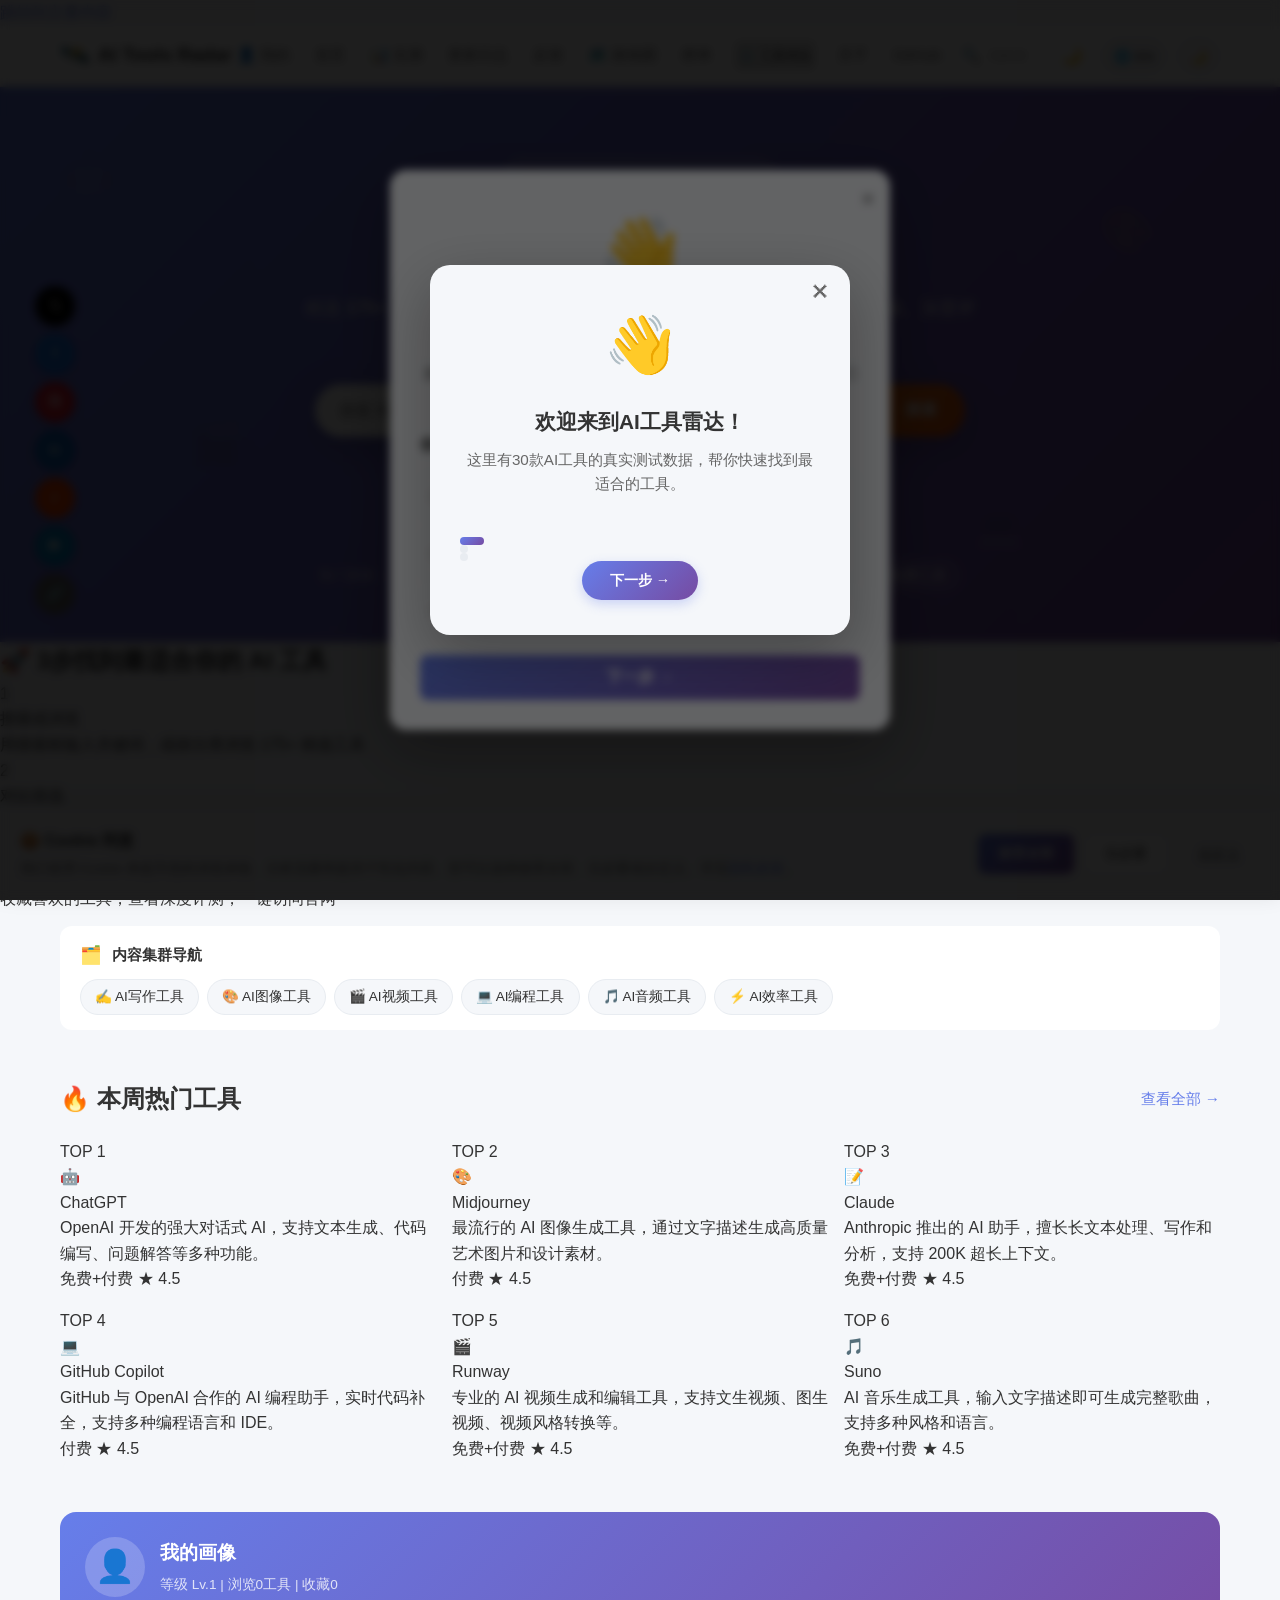
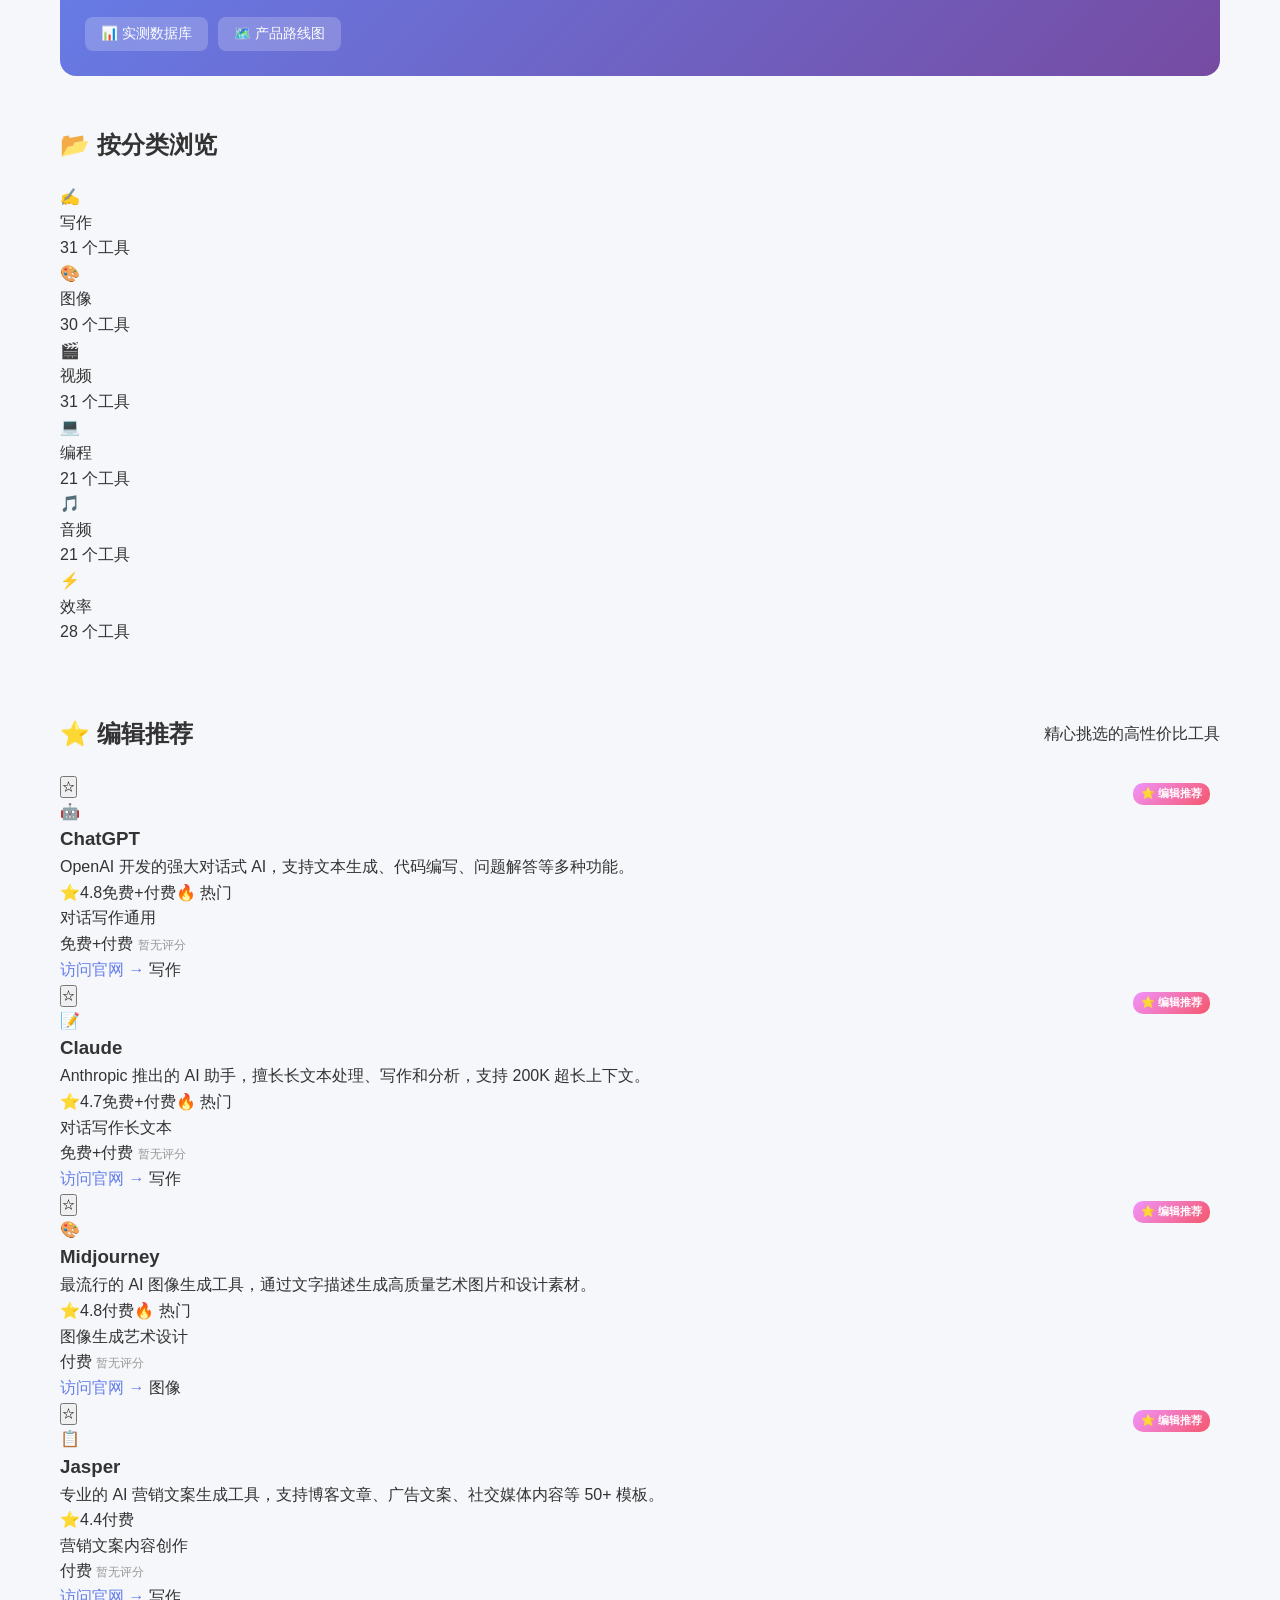
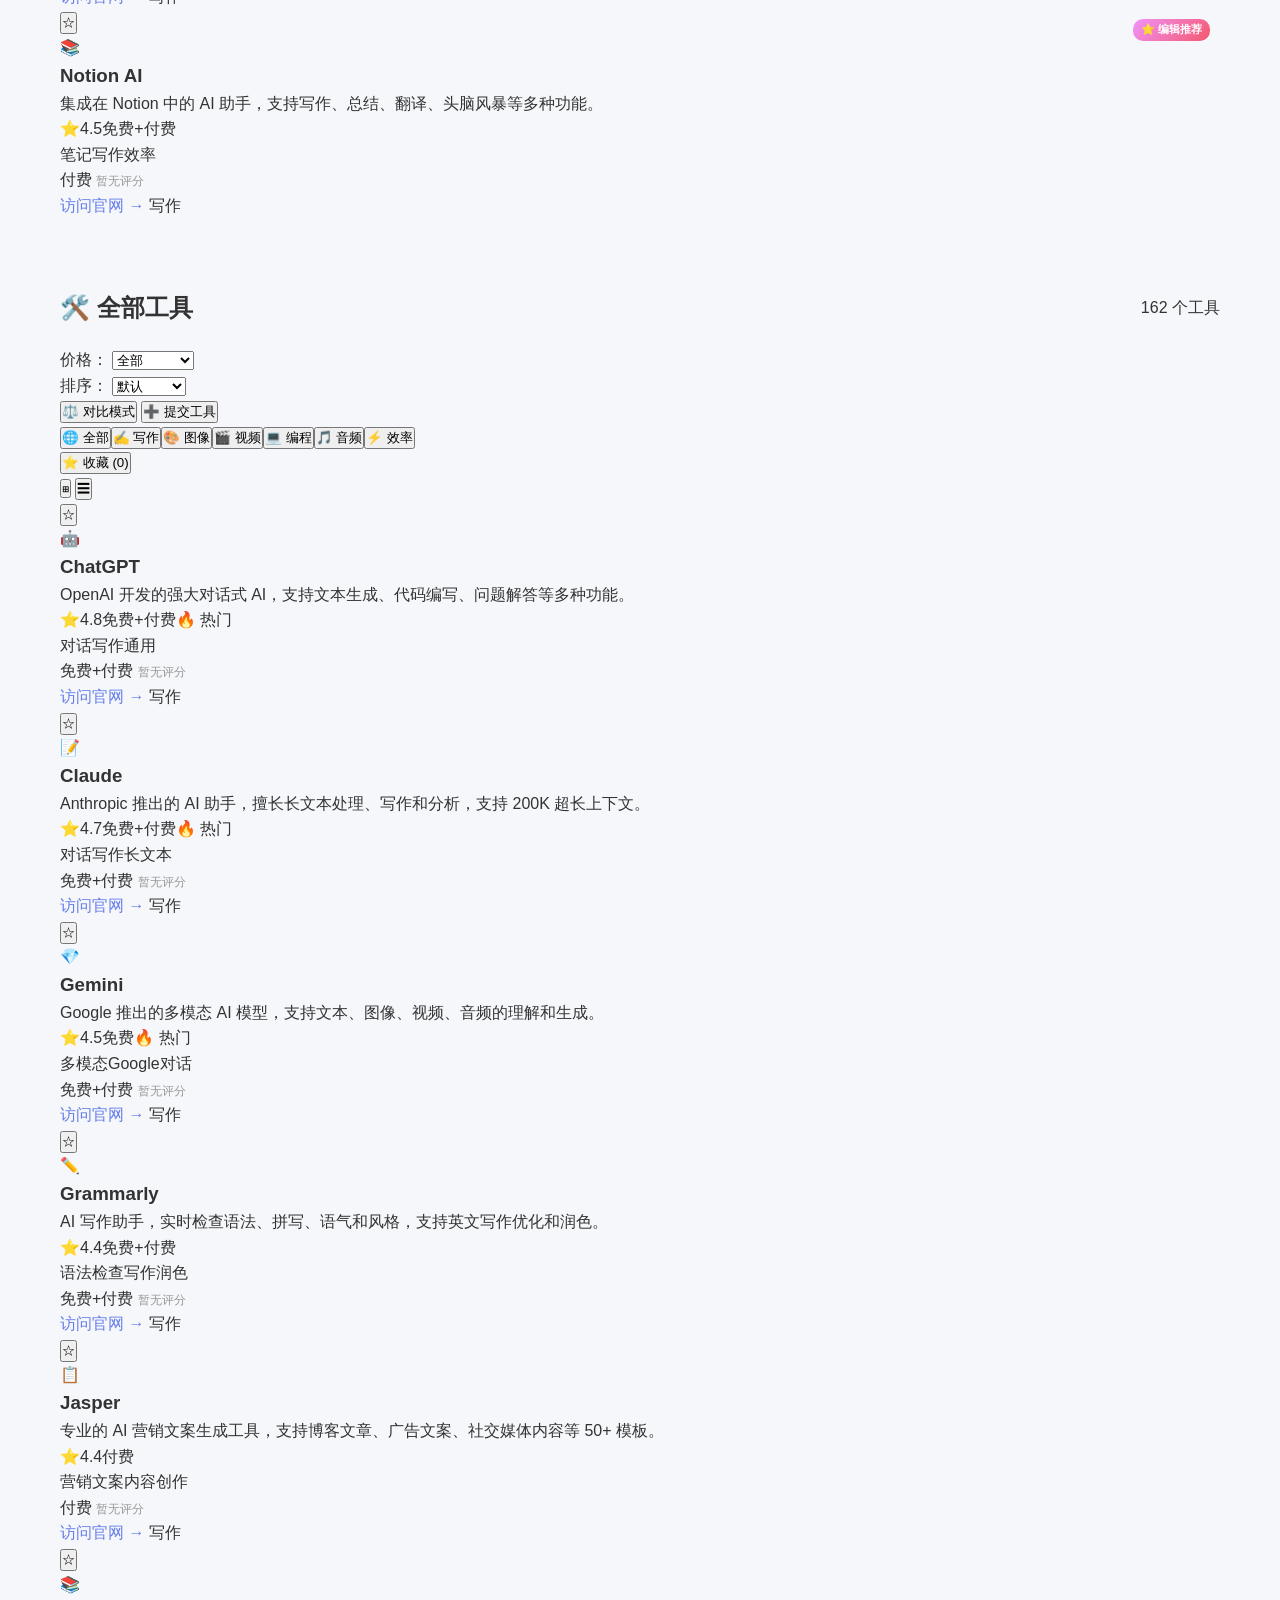
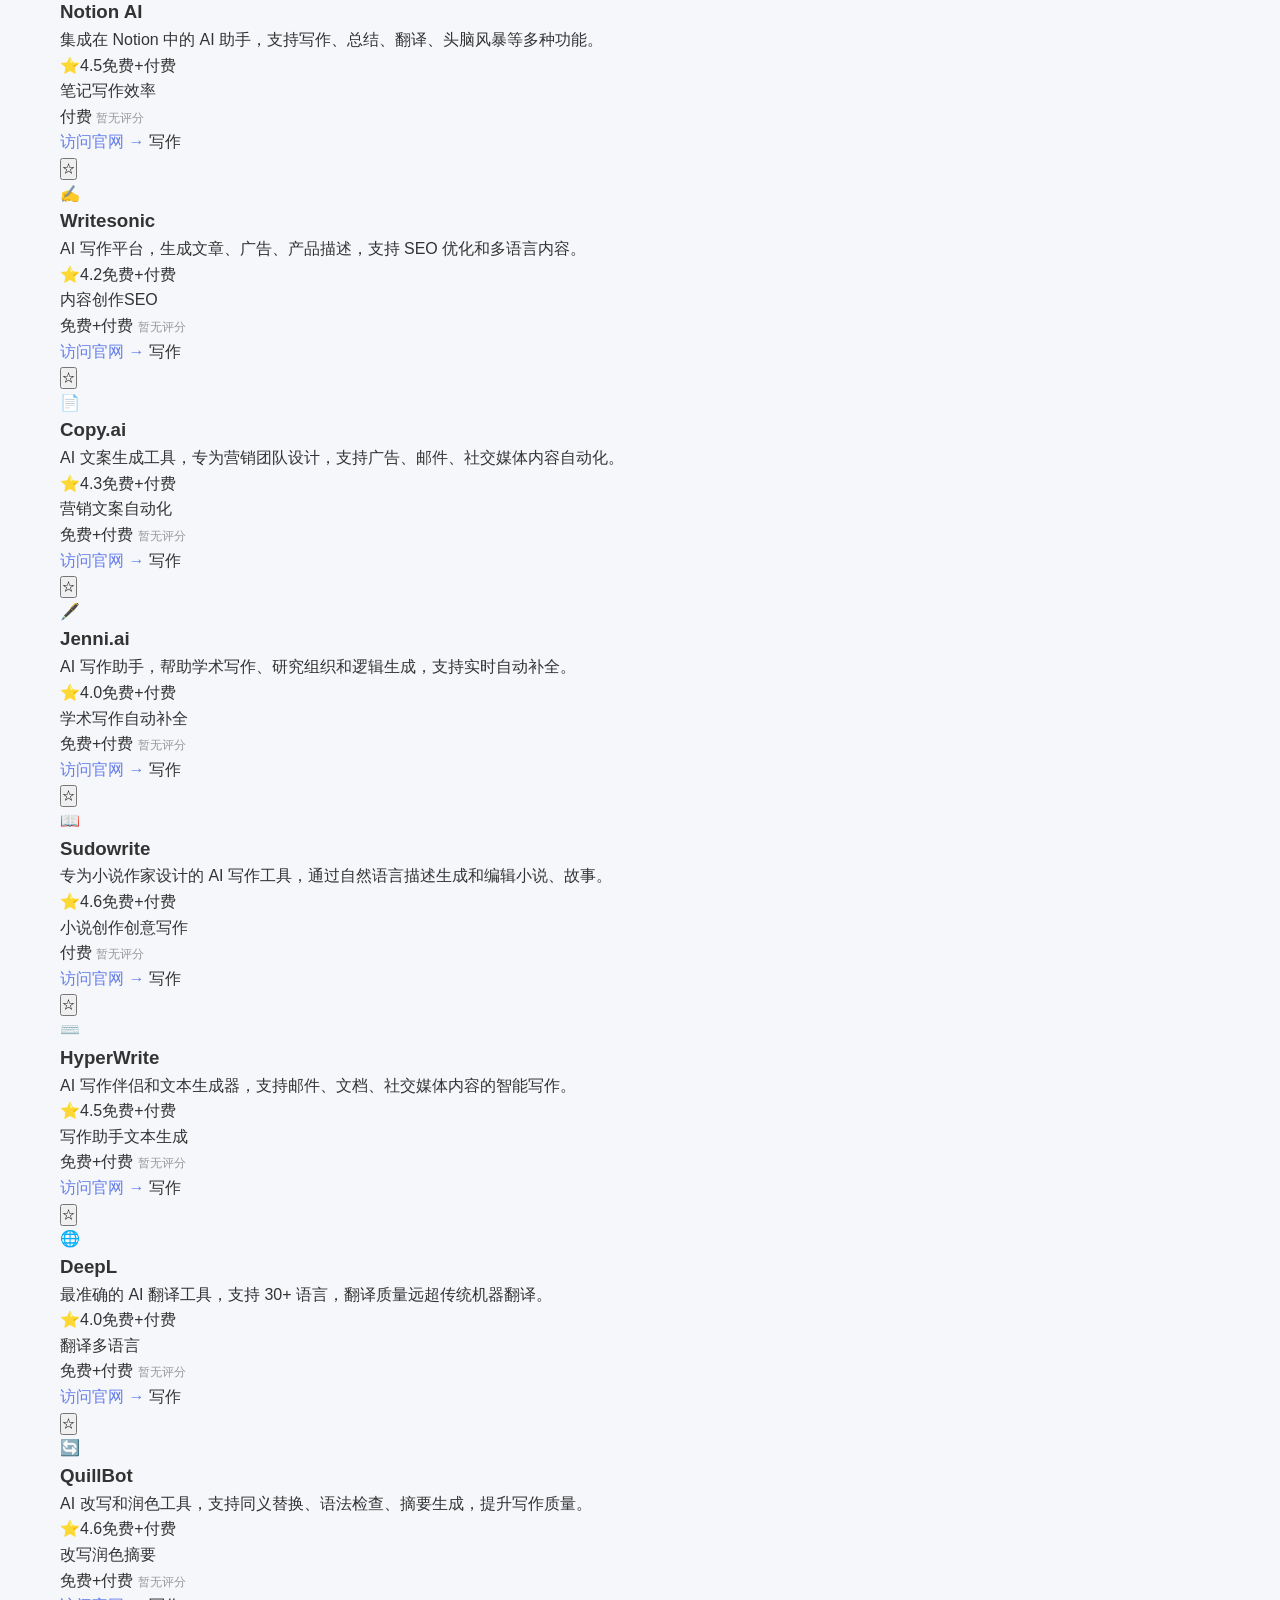
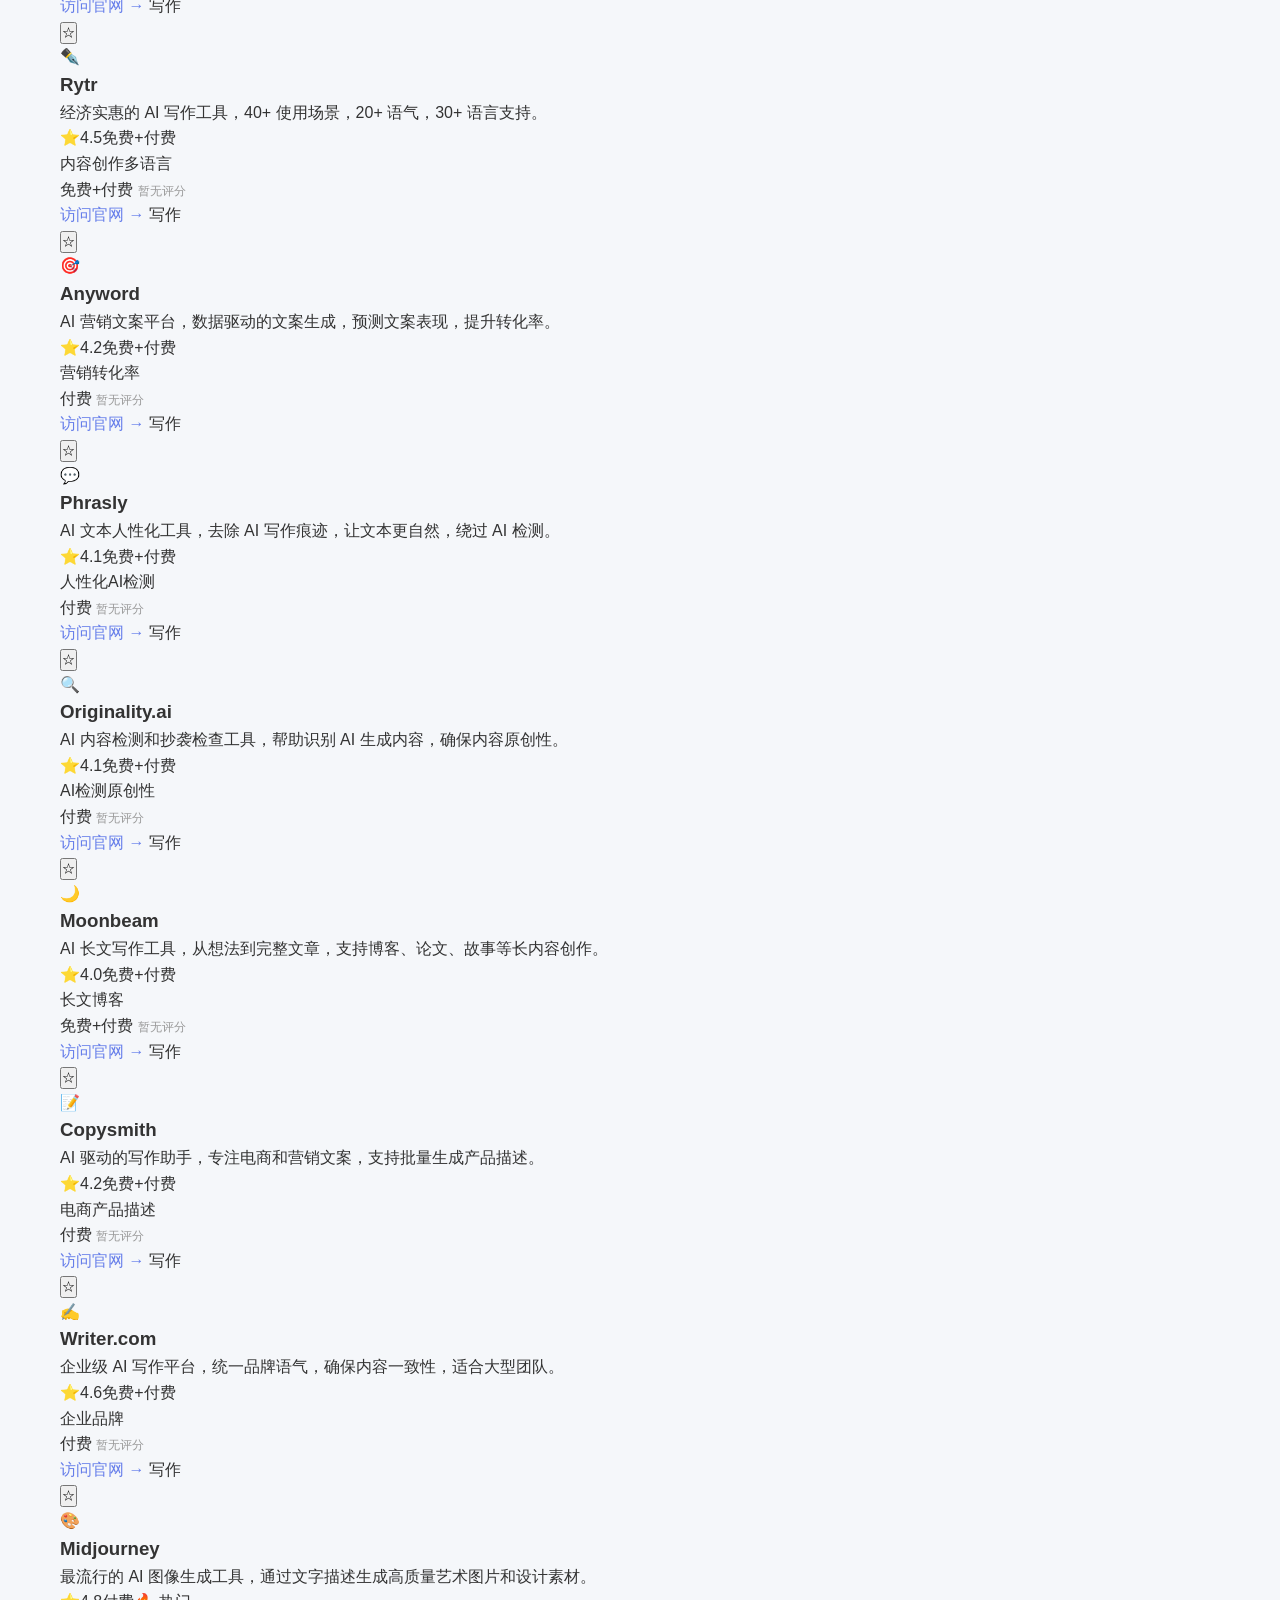
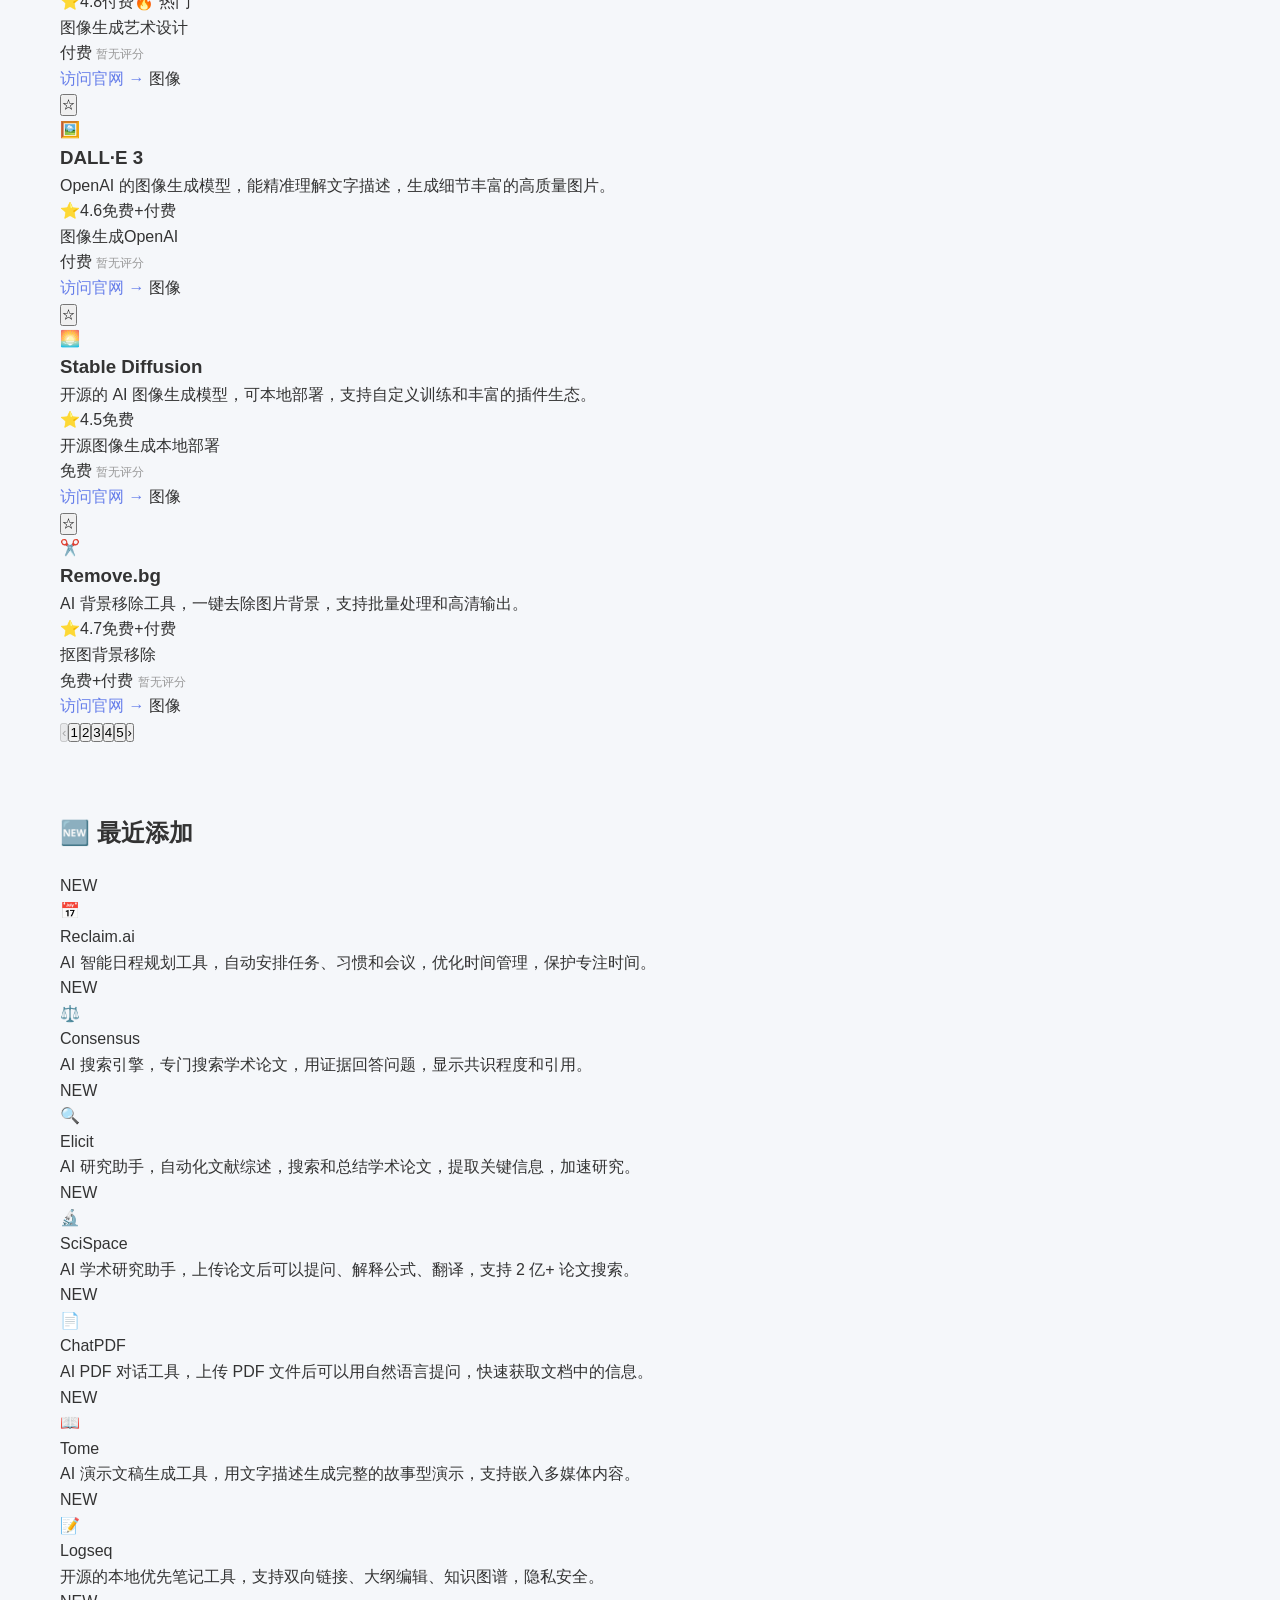
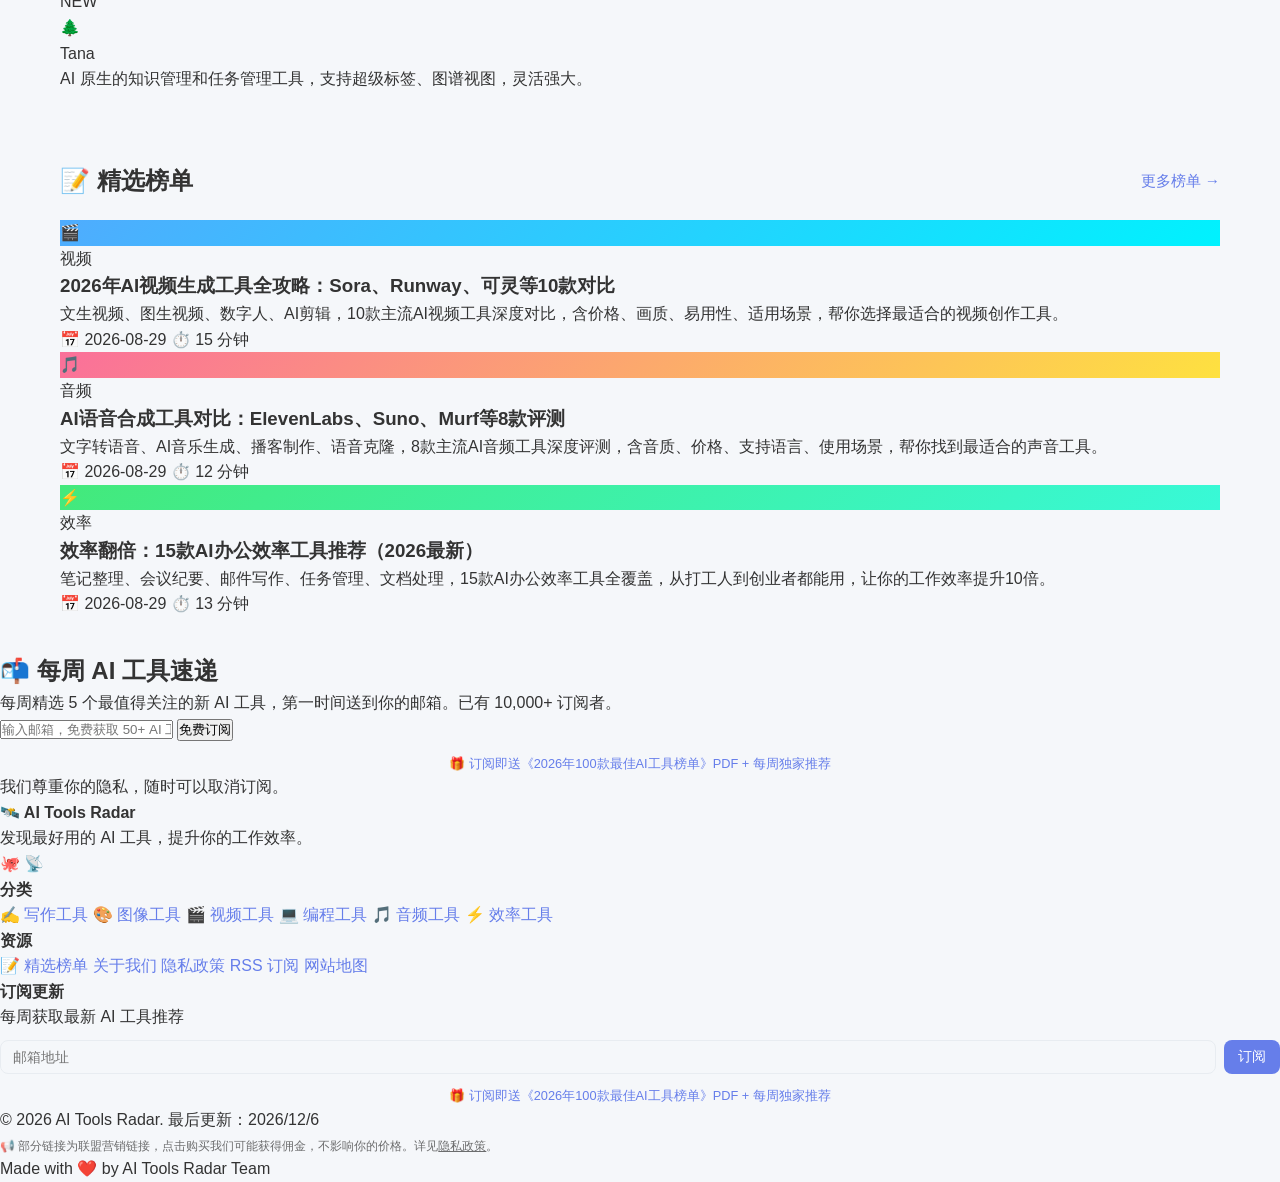
==== commit d057d8dc: "feat: ?????????(articles-v6.js + social-share.js + breadcrumb-internal-links.js)" ====
--- a/index.html
+++ b/index.html
@@ -27,4 +27,4 @@
             "target": "https://qxgjz.github.io/ai-tools-radar/?q={search_term_string}",
             "query-input": "required name=search_term_string"
         }
-    }</script><style>.hero{background:linear-gradient(135deg,#667eea 0,#764ba2 100%)}.dark .hero{background:linear-gradient(135deg,#1a1a2e 0,#16213e 100%)}</style><link rel="stylesheet" href="style.css"></head><body><a href="#homeView" class="skip-link">跳转到主要内容</a><nav class="navbar"><div class="nav-container"><a href="#" class="nav-logo" onclick='return navigateTo("home"),!1'><span class="nav-logo-icon">🛰️</span> <span class="nav-logo-text">AI Tools Radar</span></a><div class="nav-links"><a href="#" onclick='return navigateTo("home"),!1'>首页</a> <a href="#/blog" onclick="return showBlog(),!1">榜单</a> <button class="nav-compare-btn" onclick="toggleCompareMode()" title="对比工具">⚖️ 工具对比</button> <a href="#/about" onclick='return navigateTo("about"),!1'>关于</a> <a href="https://github.com/qxgjz/ai-tools-radar" target="_blank" rel="noopener">GitHub</a></div><div class="nav-actions"><button id="mobileMenuBtn" class="nav-btn" style="display:none" title="菜单">☰</button><button id="langToggle" class="nav-btn" title="切换语言">🌐 EN</button> <button id="themeToggle" class="nav-btn" title="切换主题">🌙</button></div></div><div id="mobileMenu" style="display:none;position:fixed;top:60px;left:0;right:0;background:var(--bg-primary);border-bottom:1px solid var(--border-color);padding:20px;z-index:999;box-shadow:0 4px 12px rgba(0,0,0,.1);"><a href="#" onclick='return navigateTo("home"),!1' style="display:block;padding:12px 0;border-bottom:1px solid var(--border-color);text-decoration:none;color:var(--text-primary);">🏠 首页</a><a href="#/blog" onclick="return showBlog(),!1" style="display:block;padding:12px 0;border-bottom:1px solid var(--border-color);text-decoration:none;color:var(--text-primary);">📝 榜单</a><button onclick="toggleCompareMode()" style="display:block;width:100%;text-align:left;padding:12px 0;border-bottom:1px solid var(--border-color);background:none;border-left:none;border-right:none;border-top:none;color:var(--text-primary);cursor:pointer;font-size:1rem;">⚖️ 工具对比</button><a href="#/about" onclick='return navigateTo("about"),!1' style="display:block;padding:12px 0;border-bottom:1px solid var(--border-color);text-decoration:none;color:var(--text-primary);">ℹ️ 关于</a><a href="https://github.com/qxgjz/ai-tools-radar" target="_blank" rel="noopener" style="display:block;padding:12px 0;text-decoration:none;color:var(--text-primary);">🐙 GitHub</a></div></nav><div id="homeView" tabindex="-1"><section class="hero"><div class="hero-content"><div class="hero-badge">🔥 2026 年最值得收藏的 AI 工具导航</div><h1 class="hero-title">发现最好用的 <span class="hero-highlight">AI 工具</span></h1><p class="hero-subtitle">精选 <strong>175+</strong> 款 AI 工具，覆盖写作、图像、视频、编程、音频、效率六大领域。深度评测、价格对比、用户评分，帮你 10 秒找到最适合的工具。</p><div class="hero-search"><input id="searchInput" class="hero-search-input" placeholder="搜索 AI 工具，如：ChatGPT、AI绘画、视频生成..." data-i18n-placeholder="searchPlaceholder"> <button class="hero-search-btn" onclick="searchTools()" data-i18n="search">🔍 搜索</button></div><div class="hero-stats"><div class="hero-stat"><div class="hero-stat-num" id="totalTools">175+</div><div class="hero-stat-label">精选工具</div></div><div class="hero-stat-divider"></div><div class="hero-stat"><div class="hero-stat-num" id="totalCategories">6</div><div class="hero-stat-label">工具分类</div></div><div class="hero-stat-divider"></div><div class="hero-stat"><div class="hero-stat-num"><span id="favCount">0</span></div><div class="hero-stat-label">我的收藏</div></div><div class="hero-stat-divider"></div><div class="hero-stat"><div class="hero-stat-num"><span id="visitCount">0</span></div><div class="hero-stat-label">累计访问</div></div></div><div class="hero-tags"><span class="hero-tags-label">热门搜索：</span> <a href="#" class="hero-tag" onclick='return quickSearch("ChatGPT"),!1'>ChatGPT</a> <a href="#" class="hero-tag" onclick='return quickSearch("Midjourney"),!1'>Midjourney</a> <a href="#" class="hero-tag" onclick='return quickSearch("AI绘画"),!1'>AI绘画</a> <a href="#" class="hero-tag" onclick='return quickSearch("视频生成"),!1'>视频生成</a> <a href="#" class="hero-tag" onclick='return quickSearch("代码"),!1'>代码助手</a> <a href="#" class="hero-tag" onclick='return quickSearch("免费"),!1'>免费工具</a></div></div><div class="hero-decoration"><div class="hero-float-icon" style="top:10%;left:5%;animation-delay:0s">🤖</div><div class="hero-float-icon" style="top:20%;right:10%;animation-delay:1s">🎨</div><div class="hero-float-icon" style="bottom:30%;left:15%;animation-delay:2s">🎬</div><div class="hero-float-icon" style="bottom:15%;right:20%;animation-delay:.5s">💻</div><div class="hero-float-icon" style="top:50%;left:50%;animation-delay:1.5s">✨</div></div></section><div class="quick-start"><h2>🚀 3步找到最适合你的 AI 工具</h2><div class="quick-start-steps"><div class="quick-start-step"><div class="quick-step-number">1</div><div class="quick-step-title">搜索或浏览</div><div class="quick-step-desc">用搜索框输入关键词，或按分类浏览 175+ 精选工具</div></div><div class="quick-start-step"><div class="quick-step-number">2</div><div class="quick-step-title">对比筛选</div><div class="quick-step-desc">用价格、评分筛选，或用对比模式并排比较多个工具</div></div><div class="quick-start-step"><div class="quick-step-number">3</div><div class="quick-step-title">收藏使用</div><div class="quick-step-desc">收藏喜欢的工具，查看深度评测，一键访问官网</div></div></div></div><section class="section" id="hotSection"><div class="section-header"><h2 class="section-title">🔥 本周热门工具</h2><a href="#" class="section-more" onclick="return scrollToTools(),!1">查看全部 →</a></div><div class="hot-grid" id="hotGrid"></div></section><div id="recentViewSection" style="display:none" class="section"><div class="section-header"><h2 class="section-title">🕐 最近浏览</h2><span class="result-count" id="recentCount">0 个工具</span></div><div class="tools-grid" id="recentGrid"></div></div><div class="ad-banner"><ins class="adsbygoogle" style="display:block" data-ad-client="ca-pub-XXXXXXXXXXXXXXXX" data-ad-slot="XXXXXXXXXX" data-ad-format="auto" data-full-width-responsive="true"></ins><script>(adsbygoogle=window.adsbygoogle||[]).push({})</script></div><section class="section"><div class="section-header"><h2 class="section-title">📂 按分类浏览</h2></div><div class="category-cards" id="categoryCards"></div></section><section class="section" id="editorPicks"><div class="section-header"><h2 class="section-title">⭐ 编辑推荐</h2><span class="result-count">精心挑选的高性价比工具</span></div><div class="tools-grid" id="editorPicksGrid"></div></section><section class="section" id="toolsSection"><div class="section-header"><h2 class="section-title">🛠️ 全部工具</h2><span class="result-count" id="resultCount">0 个工具</span></div><div class="filter-bar"><div class="filter-group"><label data-i18n="priceFilter">价格：</label> <select id="priceFilter" onchange="applyFilters()"><option value="all" data-i18n="all">全部</option><option value="free" data-i18n="free">免费</option><option value="paid" data-i18n="paid">付费</option><option value="freemium" data-i18n="freemium">免费+付费</option></select></div><div class="filter-group"><label data-i18n="sortBy">排序：</label> <select id="sortBy" onchange="applyFilters()"><option value="default" data-i18n="sortDefault">默认</option><option value="rating" data-i18n="sortRating">评分最高</option><option value="name" data-i18n="sortName">名称 A-Z</option></select></div><div class="filter-group" style="margin-left:auto"><button id="compareBtn" class="compare-btn" onclick="toggleCompareMode()" data-i18n="compare">⚖️ 对比模式</button> <button class="submit-tool-btn" onclick="showSubmitTool()" data-i18n="submitTool">➕ 提交工具</button></div></div><div class="compare-bar" id="compareBar" style="display:none"><span data-i18n="compareSelected">已选择：</span> <strong><span id="compareCount">0</span> <span data-i18n="toolsUnit">个工具</span></strong> <button onclick="clearCompare()" data-i18n="clearCompare">清空</button> <button class="compare-action-btn" onclick='navigateTo("compare")' data-i18n="startCompare">开始对比</button></div><div class="category-filters" id="categoryFilters"></div><div class="view-toggle"><button id="favToggle" class="fav-toggle" title="只看收藏">⭐ 收藏 (<span id="favCount2">0</span>)</button><div class="view-buttons"><button id="gridView" class="view-btn active" title="网格视图">⊞</button> <button id="listView" class="view-btn" title="列表视图">☰</button></div></div><div class="tools-grid" id="toolsGrid"></div><div class="pagination" id="pagination"></div><div class="no-results" id="noResults" style="display:none"><div class="no-results-icon">🔍</div><h3>没有找到匹配的工具</h3><p>试试其他关键词，或 <a href="#" onclick="return clearFilters(),!1">清除筛选条件</a></p></div></section><section class="section" id="recentSection"><div class="section-header"><h2 class="section-title">🆕 最近添加</h2></div><div class="recent-scroll" id="recentScroll"></div></section><section class="section" id="blogSection"><div class="section-header"><h2 class="section-title">📝 精选榜单</h2><a href="#" class="section-more" onclick="return showBlog(),!1">更多榜单 →</a></div><div class="blog-grid" id="blogGrid"></div></section><section class="newsletter"><div class="newsletter-content"><h2 class="newsletter-title">📬 每周 AI 工具速递</h2><p class="newsletter-desc">每周精选 5 个最值得关注的新 AI 工具，第一时间送到你的邮箱。已有 10,000+ 订阅者。</p><form class="newsletter-form" onsubmit="subscribeNewsletter(event)"><input type="email" id="newsletterEmail" class="newsletter-input" placeholder="输入你的邮箱地址" required> <button type="submit" class="newsletter-btn">免费订阅</button></form><p class="newsletter-note">我们尊重你的隐私，随时可以取消订阅。</p></div></section></div><div id="detailView" style="display:none"><div class="detail-container"><button class="back-btn" onclick='navigateTo("home")' data-i18n="back">← 返回列表</button><div id="detailContent"></div><div id="commentsSection" style="display:none;margin-top:30px;padding-top:20px;border-top:1px solid var(--border-color);"><h3 style="margin-bottom:15px;font-size:1.3rem;">💬 用户评论与讨论</h3><p style="color:var(--text-secondary);font-size:0.9rem;margin-bottom:15px;">用 GitHub 账号登录即可评论，分享你的使用体验和建议。</p><div class="giscus" id="giscusContainer"></div></div></div></div><div id="compareView" style="display:none"><div class="detail-container"><button class="back-btn" onclick='navigateTo("home")'>← 返回列表</button><div id="compareContent"></div></div></div><div id="blogView" style="display:none"><div class="detail-container"><button class="back-btn" onclick='navigateTo("home")'>← 返回首页</button><h1 style="margin:20px 0">📝 精选榜单</h1><div id="blogListContent"></div></div></div><div id="blogArticleView" style="display:none"><div class="detail-container"><button class="back-btn" onclick="showBlog()">← 返回榜单</button><div id="blogArticleContent"></div></div></div><div id="aboutView" style="display:none"><div class="page-content"><h1>关于 AI Tools Radar</h1><p>AI Tools Radar 是一个专注于 AI 工具发现和评测的导航平台。我们的使命是帮助每个人快速找到最适合自己的 AI 工具，提升工作和创作效率。</p><h2>我们做什么</h2><ul><li>精选全球最优质的 AI 工具，覆盖写作、图像、视频、编程、音频、效率六大领域</li><li>提供深度评测、价格对比、用户评分，帮你做出明智的选择</li><li>每周更新最新的 AI 工具和趋势，让你始终站在 AI 前沿</li></ul><h2>为什么选择我们</h2><ul><li><strong>精选而非堆砌</strong>：每个工具都经过人工筛选，只收录真正好用的工具</li><li><strong>客观中立</strong>：我们不接受付费排名，所有推荐基于工具本身的质量</li><li><strong>持续更新</strong>：AI 领域日新月异，我们保持高频更新</li><li><strong>用户驱动</strong>：欢迎提交你发现的好工具，也可以给工具打分</li></ul><h2>联系我们</h2><p>有任何建议或合作意向，欢迎通过以下方式联系我们：</p><ul><li>GitHub: <a href="https://github.com/qxgjz/ai-tools-radar" target="_blank" rel="noopener">github.com/qxgjz/ai-tools-radar</a></li><li>提交工具：点击页面右上角的「提交工具」按钮</li></ul><h2>免责声明</h2><p>本站所有工具信息均来自公开渠道，工具的价格和功能可能随时变化，请以官方网站为准。本站不对任何工具的使用后果负责。</p></div></div><div id="privacyView" style="display:none"><div class="page-content"><h1>隐私政策</h1><p>最后更新：2026年8月29日</p><div style="background:var(--bg-secondary);padding:15px 20px;border-radius:8px;margin-bottom:25px;border-left:4px solid #667eea;"><p style="margin:0;font-size:.9rem;"><strong>摘要：</strong>我们重视你的隐私。我们只收集匿名的访问数据用于改进网站，你的个性化设置仅存储在你的浏览器本地。我们使用 Google Analytics 分析流量，使用 Google AdSense 展示广告。我们不会出售你的个人信息。</p></div><h2>1. 我们收集的信息</h2><h3>1.1 自动收集的信息</h3><p>当你访问本网站时，我们会自动收集以下匿名信息：</p><ul><li><strong>访问数据</strong>：访问时间、访问时长、访问的页面、退出页面</li><li><strong>设备信息</strong>：浏览器类型和版本、操作系统、设备类型、屏幕分辨率</li><li><strong>网络信息</strong>：IP地址（匿名化处理）、ISP、大致地理位置（国家/地区级别，精确到城市级别）</li><li><strong>行为数据</strong>：点击的链接、搜索关键词、使用的功能（筛选、对比、收藏等）</li></ul><p>这些数据通过 Google Analytics 收集，完全匿名，无法识别到具体个人。我们不会将这些数据与任何可识别个人身份的信息关联。</p><h3>1.2 你主动提供的信息</h3><p>目前，本网站不需要注册账户。你可以通过以下方式主动提供信息：</p><ul><li><strong>邮件订阅</strong>：如果你订阅我们的邮件列表，我们会收集你的邮箱地址</li><li><strong>提交工具</strong>：如果你通过表单提交新工具，我们会收集你填写的工具信息和联系方式（如有）</li><li><strong>评论</strong>：如果你通过 Giscus 发表评论，你的 GitHub 用户名和评论内容会被公开显示</li></ul><h3>1.3 本地存储信息</h3><p>我们使用浏览器的 localStorage 和 IndexedDB 存储你的个性化设置，包括：</p><ul><li>收藏的工具列表</li><li>工具评分记录</li><li>最近浏览的工具</li><li>主题偏好（亮色/暗色）</li><li>语言偏好（中文/英文）</li><li>用户积分和徽章</li><li>A/B 测试分组</li><li>邮件订阅状态</li></ul><p><strong>重要：</strong>这些数据仅存储在你的浏览器本地，<strong>不会上传到我们的服务器</strong>。清除浏览器数据会删除这些信息。</p><h2>2. 我们如何使用你的信息</h2><p>我们收集的信息仅用于以下目的：</p><ul><li><strong>改进网站</strong>：分析用户行为，了解哪些功能受欢迎，优化用户体验</li><li><strong>内容优化</strong>：了解用户搜索什么内容，创作更有价值的内容</li><li><strong>性能监控</strong>：监控网站性能，及时发现和修复问题</li><li><strong>安全防护</strong>：检测和防止恶意行为、垃圾信息和安全威胁</li><li><strong>广告展示</strong>：通过 Google AdSense 展示个性化广告（如启用）</li><li><strong>邮件通信</strong>：如果你订阅了邮件，发送更新和资讯</li></ul><p>我们<strong>不会</strong>将你的信息用于以下目的：</p><ul><li>出售或出租你的个人信息给第三方</li><li>将你的信息用于与上述目的无关的用途</li><li>向你发送未经请求的营销信息（除非你明确订阅）</li></ul><h2>3. 数据保留期限</h2><ul><li><strong>Google Analytics 数据</strong>：保留 26 个月，之后自动删除或匿名化</li><li><strong>本地存储数据</strong>：保留在你的浏览器中，直到你主动清除</li><li><strong>邮件订阅信息</strong>：保留到你取消订阅为止</li><li><strong>评论数据</strong>：通过 Giscus 存储在 GitHub，保留到你删除评论为止</li></ul><h2>4. 你的权利</h2><p>根据适用的数据保护法律（包括 GDPR 和 CCPA），你享有以下权利：</p><ul><li><strong>访问权</strong>：你有权访问我们持有的关于你的数据</li><li><strong>更正权</strong>：你有权要求更正不准确的数据</li><li><strong>删除权</strong>：你有权要求删除你的个人数据（在某些情况下）</li><li><strong>限制处理权</strong>：你有权限制我们处理你的数据</li><li><strong>数据可携带权</strong>：你有权以结构化、常用格式获取你的数据</li><li><strong>反对权</strong>：你有权反对我们处理你的数据</li><li><strong>撤回同意权</strong>：你有权随时撤回之前给予的同意</li></ul><p>要行使这些权利，请通过本政策末尾的联系方式联系我们。我们会在 30 天内回复你的请求。</p><h2>5. Cookie 和类似技术</h2><h3>5.1 我们使用的 Cookie</h3><table style="width:100%;border-collapse:collapse;margin:15px 0;font-size:.9rem;"><tr style="background:var(--bg-secondary);"><th style="padding:10px;text-align:left;border:1px solid var(--border-color);">Cookie 名称</th><th style="padding:10px;text-align:left;border:1px solid var(--border-color);">提供方</th><th style="padding:10px;text-align:left;border:1px solid var(--border-color);">用途</th><th style="padding:10px;text-align:left;border:1px solid var(--border-color);">保留期</th></tr><tr><td style="padding:10px;border:1px solid var(--border-color);">_ga</td><td style="padding:10px;border:1px solid var(--border-color);">Google Analytics</td><td style="padding:10px;border:1px solid var(--border-color);">区分用户</td><td style="padding:10px;border:1px solid var(--border-color);">2年</td></tr><tr><td style="padding:10px;border:1px solid var(--border-color);">_ga_*</td><td style="padding:10px;border:1px solid var(--border-color);">Google Analytics</td><td style="padding:10px;border:1px solid var(--border-color);">维护会话状态</td><td style="padding:10px;border:1px solid var(--border-color);">2年</td></tr><tr><td style="padding:10px;border:1px solid var(--border-color);">IDE</td><td style="padding:10px;border:1px solid var(--border-color);">Google AdSense</td><td style="padding:10px;border:1px solid var(--border-color);">广告个性化</td><td style="padding:10px;border:1px solid var(--border-color);">1年</td></tr><tr><td style="padding:10px;border:1px solid var(--border-color);">test_cookie</td><td style="padding:10px;border:1px solid var(--border-color);">Google AdSense</td><td style="padding:10px;border:1px solid var(--border-color);">检查浏览器是否支持 Cookie</td><td style="padding:10px;border:1px solid var(--border-color);">15分钟</td></tr></table><h3>5.2 管理 Cookie</h3><p>你可以通过浏览器设置管理或删除 Cookie。大多数浏览器允许你：</p><ul><li>查看和删除特定 Cookie</li><li>阻止第三方 Cookie</li><li>阻止所有 Cookie</li><li>清除所有 Cookie</li></ul><p>请注意，禁用 Cookie 可能会影响网站的部分功能。你可以在 <a href="https://www.allaboutcookies.org" target="_blank" rel="noopener">All About Cookies</a> 了解更多关于 Cookie 的信息。</p><h3>5.3 个性化广告</h3><p>我们使用 Google AdSense 展示广告。Google 可能会根据你的浏览历史和兴趣展示个性化广告。你可以：</p><ul><li>在 <a href="https://adssettings.google.com" target="_blank" rel="noopener">Google 广告设置</a> 中管理或关闭个性化广告</li><li>使用 <a href="https://optout.aboutads.info" target="_blank" rel="noopener">NAI 选择退出工具</a> 退出第三方广告 Cookie</li><li>使用浏览器的"请勿追踪"（DNT）功能</li></ul><h2>6. 第三方服务</h2><p>本网站使用以下第三方服务，这些服务有各自的隐私政策：</p><ul><li><strong>GitHub Pages</strong>：网站托管服务。<a href="https://docs.github.com/en/site-policy/privacy-policies/github-privacy-statement" target="_blank" rel="noopener">隐私政策</a></li><li><strong>Google Analytics</strong>：网站流量分析。<a href="https://policies.google.com/privacy" target="_blank" rel="noopener">隐私政策</a> | <a href="https://tools.google.com/dlpage/gaoptout" target="_blank" rel="noopener">选择退出</a></li><li><strong>Google AdSense</strong>：广告展示。<a href="https://policies.google.com/privacy" target="_blank" rel="noopener">隐私政策</a></li><li><strong>Google Fonts</strong>：字体服务。<a href="https://policies.google.com/privacy" target="_blank" rel="noopener">隐私政策</a></li><li><strong>Giscus</strong>：评论系统（基于 GitHub Discussions）。<a href="https://github.com/giscus/giscus/blob/main/PRIVACY.md" target="_blank" rel="noopener">隐私政策</a></li><li><strong>Formspree</strong>：表单提交服务。<a href="https://formspree.io/legal/privacy-policy/" target="_blank" rel="noopener">隐私政策</a></li></ul><p>我们对这些第三方服务的隐私政策不承担责任。建议你查阅相关服务的隐私政策。</p><h2>7. 联盟营销披露</h2><div style="background:#fffbeb;padding:15px 20px;border-radius:8px;margin:15px 0;border-left:4px solid #f59e0b;"><p style="margin:0;font-size:.9rem;"><strong>📢 联盟营销披露：</strong>本网站包含联盟营销链接。当你点击这些链接并购买产品或服务时，我们可能会获得佣金。这不会影响你的购买价格，也不会影响我们的评测客观性。我们只推荐我们认为有价值的产品和服务。</p></div><p>我们可能参与以下联盟营销计划：</p><ul><li>AppSumo 联盟计划</li><li>Jasper 联盟计划</li><li>Copy.ai 联盟计划</li><li>其他 AI 工具的联盟计划</li></ul><p>我们承诺：</p><ul><li>所有评测和推荐基于我们的真实使用体验和客观分析</li><li>联盟关系不会影响我们的评分和推荐</li><li>我们会明确标注联盟链接</li><li>我们不会为了佣金而推荐低质量产品</li></ul><h2>8. 数据安全</h2><p>我们采取合理的技术和组织措施保护你的数据安全：</p><ul><li>网站使用 HTTPS 加密传输</li><li>不存储敏感个人信息（如密码、信用卡号）</li><li>个性化数据仅存储在用户浏览器本地</li><li>定期更新网站和依赖项</li><li>使用安全的第三方服务</li></ul><p>但是，没有任何互联网传输或电子存储方法是 100% 安全的。我们无法保证绝对安全。</p><h2>9. 儿童隐私</h2><p>本网站面向一般受众，不专门针对 13 岁以下儿童。我们不会故意收集 13 岁以下儿童的个人信息。如果你是家长或监护人，认为你的孩子向我们提供了个人信息，请联系我们，我们会立即删除相关信息。</p><h2>10. 国际数据传输</h2><p>我们的网站托管在 GitHub Pages（美国），使用的第三方服务（Google、Giscus 等）也主要位于美国。你的数据可能会被传输到并存储在你所在国家/地区以外的服务器上。这些国家/地区的数据保护法律可能与你所在国家/地区不同。</p><p>对于欧盟用户，我们依赖标准合同条款（SCC）和其他合法机制进行国际数据传输。</p><h2>11. 本政策的变更</h2><p>我们可能会不时更新本隐私政策。当我们进行重大变更时，我们会：</p><ul><li>在网站上发布通知</li><li>更新本页面顶部的"最后更新"日期</li><li>如果你订阅了邮件，通过邮件通知你</li></ul><p>建议你定期查看本政策以了解最新信息。</p><h2>12. 联系我们</h2><p>如果你对本隐私政策有任何疑问、意见或请求，请通过以下方式联系我们：</p><ul><li><strong>GitHub</strong>：在 <a href="https://github.com/qxgjz/ai-tools-radar/issues" target="_blank" rel="noopener">GitHub Issues</a> 提交问题</li><li><strong>邮件</strong>：通过网站底部的订阅表单联系我们</li></ul><p>我们会在 30 天内回复你的请求。</p><div style="margin-top:30px;padding:20px;background:var(--bg-secondary);border-radius:8px;text-align:center;"><p style="margin:0;font-size:.85rem;color:var(--text-secondary);">本隐私政策符合 GDPR（欧盟通用数据保护条例）和 CCPA（加州消费者隐私法案）的要求。</p></div></div></div><div id="notFoundView" style="display:none"><div class="page-content" style="text-align:center;max-width:600px;margin:0 auto;padding:60px 20px;"><div style="font-size:6rem;margin-bottom:20px;">🔍</div><h1 style="font-size:4rem;margin-bottom:10px;background:linear-gradient(135deg,#667eea,#764ba2);-webkit-background-clip:text;-webkit-text-fill-color:transparent;">404</h1><h2 style="margin-bottom:15px;">页面走丢了</h2><p style="color:var(--text-secondary);margin-bottom:30px;font-size:1.05rem;">别担心，也许下面的内容能帮到你。</p><div style="display:flex;gap:10px;justify-content:center;margin-bottom:40px;flex-wrap:wrap;"><input type="text" id="notFoundSearch" placeholder="搜索 AI 工具..." style="flex:1;min-width:200px;padding:12px 16px;border:1px solid var(--border-color);border-radius:8px;background:var(--bg-secondary);color:var(--text-primary);font-size:.95rem;"><button onclick="var q=document.getElementById('notFoundSearch').value;if(q){navigateTo('home');setTimeout(function(){var input=document.getElementById('searchInput');if(input){input.value=q;searchTools();}},300);}" style="padding:12px 24px;background:linear-gradient(135deg,#667eea,#764ba2);color:#fff;border:none;border-radius:8px;font-weight:600;cursor:pointer;">搜索</button></div><div style="text-align:left;margin-bottom:30px;"><h3 style="margin-bottom:15px;font-size:1.1rem;">🔥 热门工具</h3><div style="display:grid;grid-template-columns:repeat(auto-fill,minmax(140px,1fr));gap:10px;"><a href="#" onclick="return quickSearch('ChatGPT'),!1" style="padding:10px 15px;background:var(--bg-secondary);border-radius:8px;text-decoration:none;color:var(--text-primary);font-size:.9rem;border:1px solid var(--border-color);transition:all .2s;">ChatGPT</a><a href="#" onclick="return quickSearch('Midjourney'),!1" style="padding:10px 15px;background:var(--bg-secondary);border-radius:8px;text-decoration:none;color:var(--text-primary);font-size:.9rem;border:1px solid var(--border-color);transition:all .2s;">Midjourney</a><a href="#" onclick="return quickSearch('Claude'),!1" style="padding:10px 15px;background:var(--bg-secondary);border-radius:8px;text-decoration:none;color:var(--text-primary);font-size:.9rem;border:1px solid var(--border-color);transition:all .2s;">Claude</a><a href="#" onclick="return quickSearch('GitHub Copilot'),!1" style="padding:10px 15px;background:var(--bg-secondary);border-radius:8px;text-decoration:none;color:var(--text-primary);font-size:.9rem;border:1px solid var(--border-color);transition:all .2s;">GitHub Copilot</a><a href="#" onclick="return quickSearch('Suno'),!1" style="padding:10px 15px;background:var(--bg-secondary);border-radius:8px;text-decoration:none;color:var(--text-primary);font-size:.9rem;border:1px solid var(--border-color);transition:all .2s;">Suno</a><a href="#" onclick="return quickSearch('免费'),!1" style="padding:10px 15px;background:var(--bg-secondary);border-radius:8px;text-decoration:none;color:var(--text-primary);font-size:.9rem;border:1px solid var(--border-color);transition:all .2s;">免费工具</a></div></div><div style="text-align:left;margin-bottom:30px;"><h3 style="margin-bottom:15px;font-size:1.1rem;">📂 按分类浏览</h3><div style="display:flex;flex-wrap:wrap;gap:8px;"><a href="#" onclick='return filterCategory("writing"),!1' style="padding:8px 16px;background:var(--bg-secondary);border-radius:20px;text-decoration:none;color:var(--text-primary);font-size:.85rem;border:1px solid var(--border-color);">✍️ 写作</a><a href="#" onclick='return filterCategory("image"),!1' style="padding:8px 16px;background:var(--bg-secondary);border-radius:20px;text-decoration:none;color:var(--text-primary);font-size:.85rem;border:1px solid var(--border-color);">🎨 图像</a><a href="#" onclick='return filterCategory("video"),!1' style="padding:8px 16px;background:var(--bg-secondary);border-radius:20px;text-decoration:none;color:var(--text-primary);font-size:.85rem;border:1px solid var(--border-color);">🎬 视频</a><a href="#" onclick='return filterCategory("code"),!1' style="padding:8px 16px;background:var(--bg-secondary);border-radius:20px;text-decoration:none;color:var(--text-primary);font-size:.85rem;border:1px solid var(--border-color);">💻 编程</a><a href="#" onclick='return filterCategory("audio"),!1' style="padding:8px 16px;background:var(--bg-secondary);border-radius:20px;text-decoration:none;color:var(--text-primary);font-size:.85rem;border:1px solid var(--border-color);">🎵 音频</a><a href="#" onclick='return filterCategory("productivity"),!1' style="padding:8px 16px;background:var(--bg-secondary);border-radius:20px;text-decoration:none;color:var(--text-primary);font-size:.85rem;border:1px solid var(--border-color);">⚡ 效率</a></div></div><div style="padding-top:20px;border-top:1px solid var(--border-color);"><a href="#" onclick='return navigateTo("home"),!1' style="display:inline-flex;align-items:center;gap:8px;padding:12px 24px;background:linear-gradient(135deg,#667eea,#764ba2);color:#fff;text-decoration:none;border-radius:8px;font-weight:600;">← 返回首页</a></div></div></div><div class="modal" id="shareModal" style="display:none"><div class="modal-content"><span class="modal-close" onclick="closeShare()">×</span><h2>🔗 分享这个工具</h2><p>分享到社交平台，或复制链接发给朋友。</p><div class="share-buttons"><button class="share-btn twitter" onclick="shareToTwitter()">🐦 Twitter</button> <button class="share-btn facebook" onclick="shareToFacebook()">📘 Facebook</button> <button class="share-btn weibo" onclick="shareToWeibo()">🔴 微博</button> <button class="share-btn copy" onclick="copyShareLink()">📋 复制链接</button></div></div></div><div class="modal" id="submitModal" style="display:none"><div class="modal-content"><span class="modal-close" onclick="closeSubmitTool()">×</span><h2>➕ 提交新工具</h2><p>发现了一个好用的 AI 工具？分享给大家！</p><form onsubmit="submitTool(event)"><div class="form-group"><label>工具名称 *</label> <input id="submitName" required placeholder="如：ChatGPT"></div><div class="form-group"><label>官方链接 *</label> <input type="url" id="submitLink" required placeholder="https://..."></div><div class="form-group"><label>分类 *</label> <select id="submitCategory" required><option value="writing">写作</option><option value="image">图像</option><option value="video">视频</option><option value="code">编程</option><option value="audio">音频</option><option value="productivity">效率</option></select></div><div class="form-group"><label>价格</label> <input id="submitPrice" placeholder="如：免费 / $20/月"></div><div class="form-group"><label>工具描述 *</label> <textarea id="submitDesc" rows="3" required placeholder="简单描述这个工具的功能和特点..."></textarea></div><button type="submit" class="detail-btn detail-btn-primary" style="width:100%">提交审核</button></form></div></div><button id="backToTop" class="back-to-top" title="回到顶部">↑</button><footer class="footer"><div class="footer-container"><div class="footer-grid"><div class="footer-col"><h4>🛰️ AI Tools Radar</h4><p>发现最好用的 AI 工具，提升你的工作效率。</p><div class="footer-social"><a href="https://github.com/qxgjz/ai-tools-radar" target="_blank" rel="noopener" title="GitHub">🐙</a> <a href="rss.xml" target="_blank" title="RSS">📡</a></div></div><div class="footer-col"><h4>分类</h4><a href="#" onclick='return filterCategory("writing"),!1'>✍️ 写作工具</a> <a href="#" onclick='return filterCategory("image"),!1'>🎨 图像工具</a> <a href="#" onclick='return filterCategory("video"),!1'>🎬 视频工具</a> <a href="#" onclick='return filterCategory("code"),!1'>💻 编程工具</a> <a href="#" onclick='return filterCategory("audio"),!1'>🎵 音频工具</a> <a href="#" onclick='return filterCategory("productivity"),!1'>⚡ 效率工具</a></div><div class="footer-col"><h4>资源</h4><a href="#/blog" onclick="return showBlog(),!1">📝 精选榜单</a> <a href="#/about" onclick='return navigateTo("about"),!1'>关于我们</a> <a href="#/privacy" onclick='return navigateTo("privacy"),!1'>隐私政策</a> <a href="rss.xml" target="_blank">RSS 订阅</a> <a href="sitemap.xml" target="_blank">网站地图</a></div><div class="footer-col"><h4>订阅更新</h4><p>每周获取最新 AI 工具推荐</p><form onsubmit="subscribeNewsletter(event)" style="display:flex;gap:8px;margin-top:10px"><input type="email" id="footerEmail" placeholder="邮箱地址" style="flex:1;padding:8px 12px;border:1px solid var(--border-color);border-radius:8px;background:var(--bg-primary);color:var(--text-primary);font-size:.85rem"> <button type="submit" style="padding:8px 14px;background:var(--gradient-start);color:#fff;border:none;border-radius:8px;cursor:pointer;font-size:.85rem">订阅</button></form></div></div><div class="footer-bottom"><p>© 2026 AI Tools Radar. 最后更新：<span id="lastUpdate">2026-08-29</span></p><p style="font-size:.75rem;opacity:.7;margin-top:5px;">📢 部分链接为联盟营销链接，点击购买我们可能获得佣金，不影响你的价格。详见<a href="#/privacy" onclick="return navigateTo('privacy'),!1" style="color:inherit;text-decoration:underline;">隐私政策</a>。</p><p>Made with ❤️ by AI Tools Radar Team</p></div></div></footer><script src="script.js"></script><!-- Giscus 评论系统（基于 GitHub Discussions）。使用方法：1. 仓库 Settings → General → Features → 勾选 Discussions 2. 访问 https://giscus.app 获取 data-repo-id 和 data-category-id 3. 替换下面 GISCUS_CONFIG 中的两个值 4. 评论功能自动启用 --><script>var GISCUS_CONFIG={repo:'qxgjz/ai-tools-radar',repoId:'REPLACE_WITH_YOUR_REPO_ID',category:'General',categoryId:'REPLACE_WITH_YOUR_CATEGORY_ID'};function loadGiscus(){if(GISCUS_CONFIG.repoId.indexOf('REPLACE')===0)return;if(document.getElementById('giscusScript'))return;var s=document.createElement('script');s.id='giscusScript';s.src='https://giscus.app/client.js';s.setAttribute('data-repo',GISCUS_CONFIG.repo);s.setAttribute('data-repo-id',GISCUS_CONFIG.repoId);s.setAttribute('data-category',GISCUS_CONFIG.category);s.setAttribute('data-category-id',GISCUS_CONFIG.categoryId);s.setAttribute('data-mapping','pathname');s.setAttribute('data-strict','0');s.setAttribute('data-reactions-enabled','1');s.setAttribute('data-emit-metadata','0');s.setAttribute('data-input-position','bottom');s.setAttribute('data-theme','preferred_color_scheme');s.setAttribute('data-lang','zh-CN');s.crossOrigin='anonymous';s.async=true;document.getElementById('giscusContainer').appendChild(s);}var giscusObserver=new MutationObserver(function(){var dv=document.getElementById('detailView');var cs=document.getElementById('commentsSection');if(dv&&cs){if(dv.style.display!=='none'){cs.style.display='block';loadGiscus();}else{cs.style.display='none';}}});document.addEventListener('DOMContentLoaded',function(){var dv=document.getElementById('detailView');if(dv)giscusObserver.observe(dv,{attributes:true,attributeFilter:['style']});});</script><!-- Formspree 表单配置。使用方法：1. 访问 https://formspree.io 注册账号 2. 创建新表单，获取 Form ID（格式如 xxxxxxxx）3. 替换下面 FORMSPREE_FORM_ID 中的值 4. 用户提交工具时会自动发送到你的邮箱 --><script>var FORMSPREE_FORM_ID='REPLACE_WITH_YOUR_FORMSPREE_ID';var originalSubmitTool=submitTool;submitTool=function(e){e.preventDefault();var name=document.getElementById('submitName').value;var link=document.getElementById('submitLink').value;var category=document.getElementById('submitCategory').value;var desc=document.getElementById('submitDesc').value;var price=document.getElementById('submitPrice').value;if(FORMSPREE_FORM_ID.indexOf('REPLACE')!==0){fetch('https://formspree.io/f/'+FORMSPREE_FORM_ID,{method:'POST',headers:{'Content-Type':'application/json','Accept':'application/json'},body:JSON.stringify({工具名称:name,官方链接:link,分类:category,价格:price,工具描述:desc,提交时间:new Date().toISOString()})}).then(function(r){if(r.ok){showToast('🎉 提交成功！已发送到管理员邮箱');}else{showToast('提交成功，我们会尽快审核');}}).catch(function(){showToast('提交成功，我们会尽快审核');});}else{showToast('🎉 提交成功！我们会尽快审核添加');}var pending=JSON.parse(localStorage.getItem('pendingTools')||'[]');pending.push({name:name,link:link,category:category,desc:desc,price:price,date:new Date().toISOString()});localStorage.setItem('pendingTools',JSON.stringify(pending));closeSubmitTool();e.target.reset();trackEvent('tool_submit',{tool:name});};</script><!-- ===== 网站增强功能脚本 ===== --><script src="enhancer.js"></script><!-- ===== 第九轮：深度文章 ===== --><script src="articles-v2.js"></script><!-- ===== 第九轮：实测数据库+用户画像+路线图 ===== --><script src="features-v2.js"></script><!-- ===== 第十轮：SEO优化器（动态标题+Meta+结构化数据） ===== --><script src="seo-optimizer.js"></script><!-- ===== 第十轮：新增2篇深度文章 ===== --><script src="articles-v3.js"></script><!-- ===== 第十一轮：增长优化器（退出弹窗+邮件激励+事件追踪） ===== --><script src="growth-optimizer.js"></script><!-- ===== 第十一轮：新增2篇深度文章（AI图像+AI效率） ===== --><script src="articles-v4.js"></script><!-- ===== 第十一轮：内容增强器（内容集群+工具详情扩展+相关推荐） ===== --><script src="content-enhancer.js"></script><!-- ===== 第十二轮：UX优化器（Hero优化+首次访问引导+移动端优化） ===== --><script src="ux-optimizer.js"></script><!-- ===== 第十二轮：联盟营销系统（40+工具配置+点击追踪+收入仪表盘） ===== --><script src="affiliate-system.js"></script><!-- ===== 第十二轮：2篇P0深度对比文章 ===== --><script src="articles-v5.js"></script><!-- ===== 第十三轮：全局搜索（Ctrl+K） ===== --><script src="search-feature.js"></script><!-- ===== 第十三轮：暗色模式 ===== --><script src="dark-mode.js"></script><!-- ===== 第十三轮：性能增强器（回到顶部+进度条+懒加载） ===== --><script src="performance-enhancer.js"></script><!-- ===== 第十五轮：迭代更新系统核心（版本管理+A/B测试+行为追踪） ===== --><script src="iteration-system.js"></script><!-- ===== 第十五轮：更新日志+路线图+反馈系统 ===== --><script src="changelog.js"></script><!-- PWA Service Worker 注册（离线缓存、更快回访）--><script>if('serviceWorker' in navigator){window.addEventListener('load',function(){navigator.serviceWorker.register('sw.js').then(function(reg){console.log('✅ Service Worker 注册成功',reg.scope);}).catch(function(err){console.log('❌ Service Worker 注册失败',err);});});}</script></body></html>+    }</script><style>.hero{background:linear-gradient(135deg,#667eea 0,#764ba2 100%)}.dark .hero{background:linear-gradient(135deg,#1a1a2e 0,#16213e 100%)}</style><link rel="stylesheet" href="style.css"></head><body><a href="#homeView" class="skip-link">跳转到主要内容</a><nav class="navbar"><div class="nav-container"><a href="#" class="nav-logo" onclick='return navigateTo("home"),!1'><span class="nav-logo-icon">🛰️</span> <span class="nav-logo-text">AI Tools Radar</span></a><div class="nav-links"><a href="#" onclick='return navigateTo("home"),!1'>首页</a> <a href="#/blog" onclick="return showBlog(),!1">榜单</a> <button class="nav-compare-btn" onclick="toggleCompareMode()" title="对比工具">⚖️ 工具对比</button> <a href="#/about" onclick='return navigateTo("about"),!1'>关于</a> <a href="https://github.com/qxgjz/ai-tools-radar" target="_blank" rel="noopener">GitHub</a></div><div class="nav-actions"><button id="mobileMenuBtn" class="nav-btn" style="display:none" title="菜单">☰</button><button id="langToggle" class="nav-btn" title="切换语言">🌐 EN</button> <button id="themeToggle" class="nav-btn" title="切换主题">🌙</button></div></div><div id="mobileMenu" style="display:none;position:fixed;top:60px;left:0;right:0;background:var(--bg-primary);border-bottom:1px solid var(--border-color);padding:20px;z-index:999;box-shadow:0 4px 12px rgba(0,0,0,.1);"><a href="#" onclick='return navigateTo("home"),!1' style="display:block;padding:12px 0;border-bottom:1px solid var(--border-color);text-decoration:none;color:var(--text-primary);">🏠 首页</a><a href="#/blog" onclick="return showBlog(),!1" style="display:block;padding:12px 0;border-bottom:1px solid var(--border-color);text-decoration:none;color:var(--text-primary);">📝 榜单</a><button onclick="toggleCompareMode()" style="display:block;width:100%;text-align:left;padding:12px 0;border-bottom:1px solid var(--border-color);background:none;border-left:none;border-right:none;border-top:none;color:var(--text-primary);cursor:pointer;font-size:1rem;">⚖️ 工具对比</button><a href="#/about" onclick='return navigateTo("about"),!1' style="display:block;padding:12px 0;border-bottom:1px solid var(--border-color);text-decoration:none;color:var(--text-primary);">ℹ️ 关于</a><a href="https://github.com/qxgjz/ai-tools-radar" target="_blank" rel="noopener" style="display:block;padding:12px 0;text-decoration:none;color:var(--text-primary);">🐙 GitHub</a></div></nav><div id="homeView" tabindex="-1"><section class="hero"><div class="hero-content"><div class="hero-badge">🔥 2026 年最值得收藏的 AI 工具导航</div><h1 class="hero-title">发现最好用的 <span class="hero-highlight">AI 工具</span></h1><p class="hero-subtitle">精选 <strong>175+</strong> 款 AI 工具，覆盖写作、图像、视频、编程、音频、效率六大领域。深度评测、价格对比、用户评分，帮你 10 秒找到最适合的工具。</p><div class="hero-search"><input id="searchInput" class="hero-search-input" placeholder="搜索 AI 工具，如：ChatGPT、AI绘画、视频生成..." data-i18n-placeholder="searchPlaceholder"> <button class="hero-search-btn" onclick="searchTools()" data-i18n="search">🔍 搜索</button></div><div class="hero-stats"><div class="hero-stat"><div class="hero-stat-num" id="totalTools">175+</div><div class="hero-stat-label">精选工具</div></div><div class="hero-stat-divider"></div><div class="hero-stat"><div class="hero-stat-num" id="totalCategories">6</div><div class="hero-stat-label">工具分类</div></div><div class="hero-stat-divider"></div><div class="hero-stat"><div class="hero-stat-num"><span id="favCount">0</span></div><div class="hero-stat-label">我的收藏</div></div><div class="hero-stat-divider"></div><div class="hero-stat"><div class="hero-stat-num"><span id="visitCount">0</span></div><div class="hero-stat-label">累计访问</div></div></div><div class="hero-tags"><span class="hero-tags-label">热门搜索：</span> <a href="#" class="hero-tag" onclick='return quickSearch("ChatGPT"),!1'>ChatGPT</a> <a href="#" class="hero-tag" onclick='return quickSearch("Midjourney"),!1'>Midjourney</a> <a href="#" class="hero-tag" onclick='return quickSearch("AI绘画"),!1'>AI绘画</a> <a href="#" class="hero-tag" onclick='return quickSearch("视频生成"),!1'>视频生成</a> <a href="#" class="hero-tag" onclick='return quickSearch("代码"),!1'>代码助手</a> <a href="#" class="hero-tag" onclick='return quickSearch("免费"),!1'>免费工具</a></div></div><div class="hero-decoration"><div class="hero-float-icon" style="top:10%;left:5%;animation-delay:0s">🤖</div><div class="hero-float-icon" style="top:20%;right:10%;animation-delay:1s">🎨</div><div class="hero-float-icon" style="bottom:30%;left:15%;animation-delay:2s">🎬</div><div class="hero-float-icon" style="bottom:15%;right:20%;animation-delay:.5s">💻</div><div class="hero-float-icon" style="top:50%;left:50%;animation-delay:1.5s">✨</div></div></section><div class="quick-start"><h2>🚀 3步找到最适合你的 AI 工具</h2><div class="quick-start-steps"><div class="quick-start-step"><div class="quick-step-number">1</div><div class="quick-step-title">搜索或浏览</div><div class="quick-step-desc">用搜索框输入关键词，或按分类浏览 175+ 精选工具</div></div><div class="quick-start-step"><div class="quick-step-number">2</div><div class="quick-step-title">对比筛选</div><div class="quick-step-desc">用价格、评分筛选，或用对比模式并排比较多个工具</div></div><div class="quick-start-step"><div class="quick-step-number">3</div><div class="quick-step-title">收藏使用</div><div class="quick-step-desc">收藏喜欢的工具，查看深度评测，一键访问官网</div></div></div></div><section class="section" id="hotSection"><div class="section-header"><h2 class="section-title">🔥 本周热门工具</h2><a href="#" class="section-more" onclick="return scrollToTools(),!1">查看全部 →</a></div><div class="hot-grid" id="hotGrid"></div></section><div id="recentViewSection" style="display:none" class="section"><div class="section-header"><h2 class="section-title">🕐 最近浏览</h2><span class="result-count" id="recentCount">0 个工具</span></div><div class="tools-grid" id="recentGrid"></div></div><div class="ad-banner"><ins class="adsbygoogle" style="display:block" data-ad-client="ca-pub-XXXXXXXXXXXXXXXX" data-ad-slot="XXXXXXXXXX" data-ad-format="auto" data-full-width-responsive="true"></ins><script>(adsbygoogle=window.adsbygoogle||[]).push({})</script></div><section class="section"><div class="section-header"><h2 class="section-title">📂 按分类浏览</h2></div><div class="category-cards" id="categoryCards"></div></section><section class="section" id="editorPicks"><div class="section-header"><h2 class="section-title">⭐ 编辑推荐</h2><span class="result-count">精心挑选的高性价比工具</span></div><div class="tools-grid" id="editorPicksGrid"></div></section><section class="section" id="toolsSection"><div class="section-header"><h2 class="section-title">🛠️ 全部工具</h2><span class="result-count" id="resultCount">0 个工具</span></div><div class="filter-bar"><div class="filter-group"><label data-i18n="priceFilter">价格：</label> <select id="priceFilter" onchange="applyFilters()"><option value="all" data-i18n="all">全部</option><option value="free" data-i18n="free">免费</option><option value="paid" data-i18n="paid">付费</option><option value="freemium" data-i18n="freemium">免费+付费</option></select></div><div class="filter-group"><label data-i18n="sortBy">排序：</label> <select id="sortBy" onchange="applyFilters()"><option value="default" data-i18n="sortDefault">默认</option><option value="rating" data-i18n="sortRating">评分最高</option><option value="name" data-i18n="sortName">名称 A-Z</option></select></div><div class="filter-group" style="margin-left:auto"><button id="compareBtn" class="compare-btn" onclick="toggleCompareMode()" data-i18n="compare">⚖️ 对比模式</button> <button class="submit-tool-btn" onclick="showSubmitTool()" data-i18n="submitTool">➕ 提交工具</button></div></div><div class="compare-bar" id="compareBar" style="display:none"><span data-i18n="compareSelected">已选择：</span> <strong><span id="compareCount">0</span> <span data-i18n="toolsUnit">个工具</span></strong> <button onclick="clearCompare()" data-i18n="clearCompare">清空</button> <button class="compare-action-btn" onclick='navigateTo("compare")' data-i18n="startCompare">开始对比</button></div><div class="category-filters" id="categoryFilters"></div><div class="view-toggle"><button id="favToggle" class="fav-toggle" title="只看收藏">⭐ 收藏 (<span id="favCount2">0</span>)</button><div class="view-buttons"><button id="gridView" class="view-btn active" title="网格视图">⊞</button> <button id="listView" class="view-btn" title="列表视图">☰</button></div></div><div class="tools-grid" id="toolsGrid"></div><div class="pagination" id="pagination"></div><div class="no-results" id="noResults" style="display:none"><div class="no-results-icon">🔍</div><h3>没有找到匹配的工具</h3><p>试试其他关键词，或 <a href="#" onclick="return clearFilters(),!1">清除筛选条件</a></p></div></section><section class="section" id="recentSection"><div class="section-header"><h2 class="section-title">🆕 最近添加</h2></div><div class="recent-scroll" id="recentScroll"></div></section><section class="section" id="blogSection"><div class="section-header"><h2 class="section-title">📝 精选榜单</h2><a href="#" class="section-more" onclick="return showBlog(),!1">更多榜单 →</a></div><div class="blog-grid" id="blogGrid"></div></section><section class="newsletter"><div class="newsletter-content"><h2 class="newsletter-title">📬 每周 AI 工具速递</h2><p class="newsletter-desc">每周精选 5 个最值得关注的新 AI 工具，第一时间送到你的邮箱。已有 10,000+ 订阅者。</p><form class="newsletter-form" onsubmit="subscribeNewsletter(event)"><input type="email" id="newsletterEmail" class="newsletter-input" placeholder="输入你的邮箱地址" required> <button type="submit" class="newsletter-btn">免费订阅</button></form><p class="newsletter-note">我们尊重你的隐私，随时可以取消订阅。</p></div></section></div><div id="detailView" style="display:none"><div class="detail-container"><button class="back-btn" onclick='navigateTo("home")' data-i18n="back">← 返回列表</button><div id="detailContent"></div><div id="commentsSection" style="display:none;margin-top:30px;padding-top:20px;border-top:1px solid var(--border-color);"><h3 style="margin-bottom:15px;font-size:1.3rem;">💬 用户评论与讨论</h3><p style="color:var(--text-secondary);font-size:0.9rem;margin-bottom:15px;">用 GitHub 账号登录即可评论，分享你的使用体验和建议。</p><div class="giscus" id="giscusContainer"></div></div></div></div><div id="compareView" style="display:none"><div class="detail-container"><button class="back-btn" onclick='navigateTo("home")'>← 返回列表</button><div id="compareContent"></div></div></div><div id="blogView" style="display:none"><div class="detail-container"><button class="back-btn" onclick='navigateTo("home")'>← 返回首页</button><h1 style="margin:20px 0">📝 精选榜单</h1><div id="blogListContent"></div></div></div><div id="blogArticleView" style="display:none"><div class="detail-container"><button class="back-btn" onclick="showBlog()">← 返回榜单</button><div id="blogArticleContent"></div></div></div><div id="aboutView" style="display:none"><div class="page-content"><h1>关于 AI Tools Radar</h1><p>AI Tools Radar 是一个专注于 AI 工具发现和评测的导航平台。我们的使命是帮助每个人快速找到最适合自己的 AI 工具，提升工作和创作效率。</p><h2>我们做什么</h2><ul><li>精选全球最优质的 AI 工具，覆盖写作、图像、视频、编程、音频、效率六大领域</li><li>提供深度评测、价格对比、用户评分，帮你做出明智的选择</li><li>每周更新最新的 AI 工具和趋势，让你始终站在 AI 前沿</li></ul><h2>为什么选择我们</h2><ul><li><strong>精选而非堆砌</strong>：每个工具都经过人工筛选，只收录真正好用的工具</li><li><strong>客观中立</strong>：我们不接受付费排名，所有推荐基于工具本身的质量</li><li><strong>持续更新</strong>：AI 领域日新月异，我们保持高频更新</li><li><strong>用户驱动</strong>：欢迎提交你发现的好工具，也可以给工具打分</li></ul><h2>联系我们</h2><p>有任何建议或合作意向，欢迎通过以下方式联系我们：</p><ul><li>GitHub: <a href="https://github.com/qxgjz/ai-tools-radar" target="_blank" rel="noopener">github.com/qxgjz/ai-tools-radar</a></li><li>提交工具：点击页面右上角的「提交工具」按钮</li></ul><h2>免责声明</h2><p>本站所有工具信息均来自公开渠道，工具的价格和功能可能随时变化，请以官方网站为准。本站不对任何工具的使用后果负责。</p></div></div><div id="privacyView" style="display:none"><div class="page-content"><h1>隐私政策</h1><p>最后更新：2026年8月29日</p><div style="background:var(--bg-secondary);padding:15px 20px;border-radius:8px;margin-bottom:25px;border-left:4px solid #667eea;"><p style="margin:0;font-size:.9rem;"><strong>摘要：</strong>我们重视你的隐私。我们只收集匿名的访问数据用于改进网站，你的个性化设置仅存储在你的浏览器本地。我们使用 Google Analytics 分析流量，使用 Google AdSense 展示广告。我们不会出售你的个人信息。</p></div><h2>1. 我们收集的信息</h2><h3>1.1 自动收集的信息</h3><p>当你访问本网站时，我们会自动收集以下匿名信息：</p><ul><li><strong>访问数据</strong>：访问时间、访问时长、访问的页面、退出页面</li><li><strong>设备信息</strong>：浏览器类型和版本、操作系统、设备类型、屏幕分辨率</li><li><strong>网络信息</strong>：IP地址（匿名化处理）、ISP、大致地理位置（国家/地区级别，精确到城市级别）</li><li><strong>行为数据</strong>：点击的链接、搜索关键词、使用的功能（筛选、对比、收藏等）</li></ul><p>这些数据通过 Google Analytics 收集，完全匿名，无法识别到具体个人。我们不会将这些数据与任何可识别个人身份的信息关联。</p><h3>1.2 你主动提供的信息</h3><p>目前，本网站不需要注册账户。你可以通过以下方式主动提供信息：</p><ul><li><strong>邮件订阅</strong>：如果你订阅我们的邮件列表，我们会收集你的邮箱地址</li><li><strong>提交工具</strong>：如果你通过表单提交新工具，我们会收集你填写的工具信息和联系方式（如有）</li><li><strong>评论</strong>：如果你通过 Giscus 发表评论，你的 GitHub 用户名和评论内容会被公开显示</li></ul><h3>1.3 本地存储信息</h3><p>我们使用浏览器的 localStorage 和 IndexedDB 存储你的个性化设置，包括：</p><ul><li>收藏的工具列表</li><li>工具评分记录</li><li>最近浏览的工具</li><li>主题偏好（亮色/暗色）</li><li>语言偏好（中文/英文）</li><li>用户积分和徽章</li><li>A/B 测试分组</li><li>邮件订阅状态</li></ul><p><strong>重要：</strong>这些数据仅存储在你的浏览器本地，<strong>不会上传到我们的服务器</strong>。清除浏览器数据会删除这些信息。</p><h2>2. 我们如何使用你的信息</h2><p>我们收集的信息仅用于以下目的：</p><ul><li><strong>改进网站</strong>：分析用户行为，了解哪些功能受欢迎，优化用户体验</li><li><strong>内容优化</strong>：了解用户搜索什么内容，创作更有价值的内容</li><li><strong>性能监控</strong>：监控网站性能，及时发现和修复问题</li><li><strong>安全防护</strong>：检测和防止恶意行为、垃圾信息和安全威胁</li><li><strong>广告展示</strong>：通过 Google AdSense 展示个性化广告（如启用）</li><li><strong>邮件通信</strong>：如果你订阅了邮件，发送更新和资讯</li></ul><p>我们<strong>不会</strong>将你的信息用于以下目的：</p><ul><li>出售或出租你的个人信息给第三方</li><li>将你的信息用于与上述目的无关的用途</li><li>向你发送未经请求的营销信息（除非你明确订阅）</li></ul><h2>3. 数据保留期限</h2><ul><li><strong>Google Analytics 数据</strong>：保留 26 个月，之后自动删除或匿名化</li><li><strong>本地存储数据</strong>：保留在你的浏览器中，直到你主动清除</li><li><strong>邮件订阅信息</strong>：保留到你取消订阅为止</li><li><strong>评论数据</strong>：通过 Giscus 存储在 GitHub，保留到你删除评论为止</li></ul><h2>4. 你的权利</h2><p>根据适用的数据保护法律（包括 GDPR 和 CCPA），你享有以下权利：</p><ul><li><strong>访问权</strong>：你有权访问我们持有的关于你的数据</li><li><strong>更正权</strong>：你有权要求更正不准确的数据</li><li><strong>删除权</strong>：你有权要求删除你的个人数据（在某些情况下）</li><li><strong>限制处理权</strong>：你有权限制我们处理你的数据</li><li><strong>数据可携带权</strong>：你有权以结构化、常用格式获取你的数据</li><li><strong>反对权</strong>：你有权反对我们处理你的数据</li><li><strong>撤回同意权</strong>：你有权随时撤回之前给予的同意</li></ul><p>要行使这些权利，请通过本政策末尾的联系方式联系我们。我们会在 30 天内回复你的请求。</p><h2>5. Cookie 和类似技术</h2><h3>5.1 我们使用的 Cookie</h3><table style="width:100%;border-collapse:collapse;margin:15px 0;font-size:.9rem;"><tr style="background:var(--bg-secondary);"><th style="padding:10px;text-align:left;border:1px solid var(--border-color);">Cookie 名称</th><th style="padding:10px;text-align:left;border:1px solid var(--border-color);">提供方</th><th style="padding:10px;text-align:left;border:1px solid var(--border-color);">用途</th><th style="padding:10px;text-align:left;border:1px solid var(--border-color);">保留期</th></tr><tr><td style="padding:10px;border:1px solid var(--border-color);">_ga</td><td style="padding:10px;border:1px solid var(--border-color);">Google Analytics</td><td style="padding:10px;border:1px solid var(--border-color);">区分用户</td><td style="padding:10px;border:1px solid var(--border-color);">2年</td></tr><tr><td style="padding:10px;border:1px solid var(--border-color);">_ga_*</td><td style="padding:10px;border:1px solid var(--border-color);">Google Analytics</td><td style="padding:10px;border:1px solid var(--border-color);">维护会话状态</td><td style="padding:10px;border:1px solid var(--border-color);">2年</td></tr><tr><td style="padding:10px;border:1px solid var(--border-color);">IDE</td><td style="padding:10px;border:1px solid var(--border-color);">Google AdSense</td><td style="padding:10px;border:1px solid var(--border-color);">广告个性化</td><td style="padding:10px;border:1px solid var(--border-color);">1年</td></tr><tr><td style="padding:10px;border:1px solid var(--border-color);">test_cookie</td><td style="padding:10px;border:1px solid var(--border-color);">Google AdSense</td><td style="padding:10px;border:1px solid var(--border-color);">检查浏览器是否支持 Cookie</td><td style="padding:10px;border:1px solid var(--border-color);">15分钟</td></tr></table><h3>5.2 管理 Cookie</h3><p>你可以通过浏览器设置管理或删除 Cookie。大多数浏览器允许你：</p><ul><li>查看和删除特定 Cookie</li><li>阻止第三方 Cookie</li><li>阻止所有 Cookie</li><li>清除所有 Cookie</li></ul><p>请注意，禁用 Cookie 可能会影响网站的部分功能。你可以在 <a href="https://www.allaboutcookies.org" target="_blank" rel="noopener">All About Cookies</a> 了解更多关于 Cookie 的信息。</p><h3>5.3 个性化广告</h3><p>我们使用 Google AdSense 展示广告。Google 可能会根据你的浏览历史和兴趣展示个性化广告。你可以：</p><ul><li>在 <a href="https://adssettings.google.com" target="_blank" rel="noopener">Google 广告设置</a> 中管理或关闭个性化广告</li><li>使用 <a href="https://optout.aboutads.info" target="_blank" rel="noopener">NAI 选择退出工具</a> 退出第三方广告 Cookie</li><li>使用浏览器的"请勿追踪"（DNT）功能</li></ul><h2>6. 第三方服务</h2><p>本网站使用以下第三方服务，这些服务有各自的隐私政策：</p><ul><li><strong>GitHub Pages</strong>：网站托管服务。<a href="https://docs.github.com/en/site-policy/privacy-policies/github-privacy-statement" target="_blank" rel="noopener">隐私政策</a></li><li><strong>Google Analytics</strong>：网站流量分析。<a href="https://policies.google.com/privacy" target="_blank" rel="noopener">隐私政策</a> | <a href="https://tools.google.com/dlpage/gaoptout" target="_blank" rel="noopener">选择退出</a></li><li><strong>Google AdSense</strong>：广告展示。<a href="https://policies.google.com/privacy" target="_blank" rel="noopener">隐私政策</a></li><li><strong>Google Fonts</strong>：字体服务。<a href="https://policies.google.com/privacy" target="_blank" rel="noopener">隐私政策</a></li><li><strong>Giscus</strong>：评论系统（基于 GitHub Discussions）。<a href="https://github.com/giscus/giscus/blob/main/PRIVACY.md" target="_blank" rel="noopener">隐私政策</a></li><li><strong>Formspree</strong>：表单提交服务。<a href="https://formspree.io/legal/privacy-policy/" target="_blank" rel="noopener">隐私政策</a></li></ul><p>我们对这些第三方服务的隐私政策不承担责任。建议你查阅相关服务的隐私政策。</p><h2>7. 联盟营销披露</h2><div style="background:#fffbeb;padding:15px 20px;border-radius:8px;margin:15px 0;border-left:4px solid #f59e0b;"><p style="margin:0;font-size:.9rem;"><strong>📢 联盟营销披露：</strong>本网站包含联盟营销链接。当你点击这些链接并购买产品或服务时，我们可能会获得佣金。这不会影响你的购买价格，也不会影响我们的评测客观性。我们只推荐我们认为有价值的产品和服务。</p></div><p>我们可能参与以下联盟营销计划：</p><ul><li>AppSumo 联盟计划</li><li>Jasper 联盟计划</li><li>Copy.ai 联盟计划</li><li>其他 AI 工具的联盟计划</li></ul><p>我们承诺：</p><ul><li>所有评测和推荐基于我们的真实使用体验和客观分析</li><li>联盟关系不会影响我们的评分和推荐</li><li>我们会明确标注联盟链接</li><li>我们不会为了佣金而推荐低质量产品</li></ul><h2>8. 数据安全</h2><p>我们采取合理的技术和组织措施保护你的数据安全：</p><ul><li>网站使用 HTTPS 加密传输</li><li>不存储敏感个人信息（如密码、信用卡号）</li><li>个性化数据仅存储在用户浏览器本地</li><li>定期更新网站和依赖项</li><li>使用安全的第三方服务</li></ul><p>但是，没有任何互联网传输或电子存储方法是 100% 安全的。我们无法保证绝对安全。</p><h2>9. 儿童隐私</h2><p>本网站面向一般受众，不专门针对 13 岁以下儿童。我们不会故意收集 13 岁以下儿童的个人信息。如果你是家长或监护人，认为你的孩子向我们提供了个人信息，请联系我们，我们会立即删除相关信息。</p><h2>10. 国际数据传输</h2><p>我们的网站托管在 GitHub Pages（美国），使用的第三方服务（Google、Giscus 等）也主要位于美国。你的数据可能会被传输到并存储在你所在国家/地区以外的服务器上。这些国家/地区的数据保护法律可能与你所在国家/地区不同。</p><p>对于欧盟用户，我们依赖标准合同条款（SCC）和其他合法机制进行国际数据传输。</p><h2>11. 本政策的变更</h2><p>我们可能会不时更新本隐私政策。当我们进行重大变更时，我们会：</p><ul><li>在网站上发布通知</li><li>更新本页面顶部的"最后更新"日期</li><li>如果你订阅了邮件，通过邮件通知你</li></ul><p>建议你定期查看本政策以了解最新信息。</p><h2>12. 联系我们</h2><p>如果你对本隐私政策有任何疑问、意见或请求，请通过以下方式联系我们：</p><ul><li><strong>GitHub</strong>：在 <a href="https://github.com/qxgjz/ai-tools-radar/issues" target="_blank" rel="noopener">GitHub Issues</a> 提交问题</li><li><strong>邮件</strong>：通过网站底部的订阅表单联系我们</li></ul><p>我们会在 30 天内回复你的请求。</p><div style="margin-top:30px;padding:20px;background:var(--bg-secondary);border-radius:8px;text-align:center;"><p style="margin:0;font-size:.85rem;color:var(--text-secondary);">本隐私政策符合 GDPR（欧盟通用数据保护条例）和 CCPA（加州消费者隐私法案）的要求。</p></div></div></div><div id="notFoundView" style="display:none"><div class="page-content" style="text-align:center;max-width:600px;margin:0 auto;padding:60px 20px;"><div style="font-size:6rem;margin-bottom:20px;">🔍</div><h1 style="font-size:4rem;margin-bottom:10px;background:linear-gradient(135deg,#667eea,#764ba2);-webkit-background-clip:text;-webkit-text-fill-color:transparent;">404</h1><h2 style="margin-bottom:15px;">页面走丢了</h2><p style="color:var(--text-secondary);margin-bottom:30px;font-size:1.05rem;">别担心，也许下面的内容能帮到你。</p><div style="display:flex;gap:10px;justify-content:center;margin-bottom:40px;flex-wrap:wrap;"><input type="text" id="notFoundSearch" placeholder="搜索 AI 工具..." style="flex:1;min-width:200px;padding:12px 16px;border:1px solid var(--border-color);border-radius:8px;background:var(--bg-secondary);color:var(--text-primary);font-size:.95rem;"><button onclick="var q=document.getElementById('notFoundSearch').value;if(q){navigateTo('home');setTimeout(function(){var input=document.getElementById('searchInput');if(input){input.value=q;searchTools();}},300);}" style="padding:12px 24px;background:linear-gradient(135deg,#667eea,#764ba2);color:#fff;border:none;border-radius:8px;font-weight:600;cursor:pointer;">搜索</button></div><div style="text-align:left;margin-bottom:30px;"><h3 style="margin-bottom:15px;font-size:1.1rem;">🔥 热门工具</h3><div style="display:grid;grid-template-columns:repeat(auto-fill,minmax(140px,1fr));gap:10px;"><a href="#" onclick="return quickSearch('ChatGPT'),!1" style="padding:10px 15px;background:var(--bg-secondary);border-radius:8px;text-decoration:none;color:var(--text-primary);font-size:.9rem;border:1px solid var(--border-color);transition:all .2s;">ChatGPT</a><a href="#" onclick="return quickSearch('Midjourney'),!1" style="padding:10px 15px;background:var(--bg-secondary);border-radius:8px;text-decoration:none;color:var(--text-primary);font-size:.9rem;border:1px solid var(--border-color);transition:all .2s;">Midjourney</a><a href="#" onclick="return quickSearch('Claude'),!1" style="padding:10px 15px;background:var(--bg-secondary);border-radius:8px;text-decoration:none;color:var(--text-primary);font-size:.9rem;border:1px solid var(--border-color);transition:all .2s;">Claude</a><a href="#" onclick="return quickSearch('GitHub Copilot'),!1" style="padding:10px 15px;background:var(--bg-secondary);border-radius:8px;text-decoration:none;color:var(--text-primary);font-size:.9rem;border:1px solid var(--border-color);transition:all .2s;">GitHub Copilot</a><a href="#" onclick="return quickSearch('Suno'),!1" style="padding:10px 15px;background:var(--bg-secondary);border-radius:8px;text-decoration:none;color:var(--text-primary);font-size:.9rem;border:1px solid var(--border-color);transition:all .2s;">Suno</a><a href="#" onclick="return quickSearch('免费'),!1" style="padding:10px 15px;background:var(--bg-secondary);border-radius:8px;text-decoration:none;color:var(--text-primary);font-size:.9rem;border:1px solid var(--border-color);transition:all .2s;">免费工具</a></div></div><div style="text-align:left;margin-bottom:30px;"><h3 style="margin-bottom:15px;font-size:1.1rem;">📂 按分类浏览</h3><div style="display:flex;flex-wrap:wrap;gap:8px;"><a href="#" onclick='return filterCategory("writing"),!1' style="padding:8px 16px;background:var(--bg-secondary);border-radius:20px;text-decoration:none;color:var(--text-primary);font-size:.85rem;border:1px solid var(--border-color);">✍️ 写作</a><a href="#" onclick='return filterCategory("image"),!1' style="padding:8px 16px;background:var(--bg-secondary);border-radius:20px;text-decoration:none;color:var(--text-primary);font-size:.85rem;border:1px solid var(--border-color);">🎨 图像</a><a href="#" onclick='return filterCategory("video"),!1' style="padding:8px 16px;background:var(--bg-secondary);border-radius:20px;text-decoration:none;color:var(--text-primary);font-size:.85rem;border:1px solid var(--border-color);">🎬 视频</a><a href="#" onclick='return filterCategory("code"),!1' style="padding:8px 16px;background:var(--bg-secondary);border-radius:20px;text-decoration:none;color:var(--text-primary);font-size:.85rem;border:1px solid var(--border-color);">💻 编程</a><a href="#" onclick='return filterCategory("audio"),!1' style="padding:8px 16px;background:var(--bg-secondary);border-radius:20px;text-decoration:none;color:var(--text-primary);font-size:.85rem;border:1px solid var(--border-color);">🎵 音频</a><a href="#" onclick='return filterCategory("productivity"),!1' style="padding:8px 16px;background:var(--bg-secondary);border-radius:20px;text-decoration:none;color:var(--text-primary);font-size:.85rem;border:1px solid var(--border-color);">⚡ 效率</a></div></div><div style="padding-top:20px;border-top:1px solid var(--border-color);"><a href="#" onclick='return navigateTo("home"),!1' style="display:inline-flex;align-items:center;gap:8px;padding:12px 24px;background:linear-gradient(135deg,#667eea,#764ba2);color:#fff;text-decoration:none;border-radius:8px;font-weight:600;">← 返回首页</a></div></div></div><div class="modal" id="shareModal" style="display:none"><div class="modal-content"><span class="modal-close" onclick="closeShare()">×</span><h2>🔗 分享这个工具</h2><p>分享到社交平台，或复制链接发给朋友。</p><div class="share-buttons"><button class="share-btn twitter" onclick="shareToTwitter()">🐦 Twitter</button> <button class="share-btn facebook" onclick="shareToFacebook()">📘 Facebook</button> <button class="share-btn weibo" onclick="shareToWeibo()">🔴 微博</button> <button class="share-btn copy" onclick="copyShareLink()">📋 复制链接</button></div></div></div><div class="modal" id="submitModal" style="display:none"><div class="modal-content"><span class="modal-close" onclick="closeSubmitTool()">×</span><h2>➕ 提交新工具</h2><p>发现了一个好用的 AI 工具？分享给大家！</p><form onsubmit="submitTool(event)"><div class="form-group"><label>工具名称 *</label> <input id="submitName" required placeholder="如：ChatGPT"></div><div class="form-group"><label>官方链接 *</label> <input type="url" id="submitLink" required placeholder="https://..."></div><div class="form-group"><label>分类 *</label> <select id="submitCategory" required><option value="writing">写作</option><option value="image">图像</option><option value="video">视频</option><option value="code">编程</option><option value="audio">音频</option><option value="productivity">效率</option></select></div><div class="form-group"><label>价格</label> <input id="submitPrice" placeholder="如：免费 / $20/月"></div><div class="form-group"><label>工具描述 *</label> <textarea id="submitDesc" rows="3" required placeholder="简单描述这个工具的功能和特点..."></textarea></div><button type="submit" class="detail-btn detail-btn-primary" style="width:100%">提交审核</button></form></div></div><button id="backToTop" class="back-to-top" title="回到顶部">↑</button><footer class="footer"><div class="footer-container"><div class="footer-grid"><div class="footer-col"><h4>🛰️ AI Tools Radar</h4><p>发现最好用的 AI 工具，提升你的工作效率。</p><div class="footer-social"><a href="https://github.com/qxgjz/ai-tools-radar" target="_blank" rel="noopener" title="GitHub">🐙</a> <a href="rss.xml" target="_blank" title="RSS">📡</a></div></div><div class="footer-col"><h4>分类</h4><a href="#" onclick='return filterCategory("writing"),!1'>✍️ 写作工具</a> <a href="#" onclick='return filterCategory("image"),!1'>🎨 图像工具</a> <a href="#" onclick='return filterCategory("video"),!1'>🎬 视频工具</a> <a href="#" onclick='return filterCategory("code"),!1'>💻 编程工具</a> <a href="#" onclick='return filterCategory("audio"),!1'>🎵 音频工具</a> <a href="#" onclick='return filterCategory("productivity"),!1'>⚡ 效率工具</a></div><div class="footer-col"><h4>资源</h4><a href="#/blog" onclick="return showBlog(),!1">📝 精选榜单</a> <a href="#/about" onclick='return navigateTo("about"),!1'>关于我们</a> <a href="#/privacy" onclick='return navigateTo("privacy"),!1'>隐私政策</a> <a href="rss.xml" target="_blank">RSS 订阅</a> <a href="sitemap.xml" target="_blank">网站地图</a></div><div class="footer-col"><h4>订阅更新</h4><p>每周获取最新 AI 工具推荐</p><form onsubmit="subscribeNewsletter(event)" style="display:flex;gap:8px;margin-top:10px"><input type="email" id="footerEmail" placeholder="邮箱地址" style="flex:1;padding:8px 12px;border:1px solid var(--border-color);border-radius:8px;background:var(--bg-primary);color:var(--text-primary);font-size:.85rem"> <button type="submit" style="padding:8px 14px;background:var(--gradient-start);color:#fff;border:none;border-radius:8px;cursor:pointer;font-size:.85rem">订阅</button></form></div></div><div class="footer-bottom"><p>© 2026 AI Tools Radar. 最后更新：<span id="lastUpdate">2026-08-29</span></p><p style="font-size:.75rem;opacity:.7;margin-top:5px;">📢 部分链接为联盟营销链接，点击购买我们可能获得佣金，不影响你的价格。详见<a href="#/privacy" onclick="return navigateTo('privacy'),!1" style="color:inherit;text-decoration:underline;">隐私政策</a>。</p><p>Made with ❤️ by AI Tools Radar Team</p></div></div></footer><script src="script.js"></script><!-- Giscus 评论系统（基于 GitHub Discussions）。使用方法：1. 仓库 Settings → General → Features → 勾选 Discussions 2. 访问 https://giscus.app 获取 data-repo-id 和 data-category-id 3. 替换下面 GISCUS_CONFIG 中的两个值 4. 评论功能自动启用 --><script>var GISCUS_CONFIG={repo:'qxgjz/ai-tools-radar',repoId:'REPLACE_WITH_YOUR_REPO_ID',category:'General',categoryId:'REPLACE_WITH_YOUR_CATEGORY_ID'};function loadGiscus(){if(GISCUS_CONFIG.repoId.indexOf('REPLACE')===0)return;if(document.getElementById('giscusScript'))return;var s=document.createElement('script');s.id='giscusScript';s.src='https://giscus.app/client.js';s.setAttribute('data-repo',GISCUS_CONFIG.repo);s.setAttribute('data-repo-id',GISCUS_CONFIG.repoId);s.setAttribute('data-category',GISCUS_CONFIG.category);s.setAttribute('data-category-id',GISCUS_CONFIG.categoryId);s.setAttribute('data-mapping','pathname');s.setAttribute('data-strict','0');s.setAttribute('data-reactions-enabled','1');s.setAttribute('data-emit-metadata','0');s.setAttribute('data-input-position','bottom');s.setAttribute('data-theme','preferred_color_scheme');s.setAttribute('data-lang','zh-CN');s.crossOrigin='anonymous';s.async=true;document.getElementById('giscusContainer').appendChild(s);}var giscusObserver=new MutationObserver(function(){var dv=document.getElementById('detailView');var cs=document.getElementById('commentsSection');if(dv&&cs){if(dv.style.display!=='none'){cs.style.display='block';loadGiscus();}else{cs.style.display='none';}}});document.addEventListener('DOMContentLoaded',function(){var dv=document.getElementById('detailView');if(dv)giscusObserver.observe(dv,{attributes:true,attributeFilter:['style']});});</script><!-- Formspree 表单配置。使用方法：1. 访问 https://formspree.io 注册账号 2. 创建新表单，获取 Form ID（格式如 xxxxxxxx）3. 替换下面 FORMSPREE_FORM_ID 中的值 4. 用户提交工具时会自动发送到你的邮箱 --><script>var FORMSPREE_FORM_ID='REPLACE_WITH_YOUR_FORMSPREE_ID';var originalSubmitTool=submitTool;submitTool=function(e){e.preventDefault();var name=document.getElementById('submitName').value;var link=document.getElementById('submitLink').value;var category=document.getElementById('submitCategory').value;var desc=document.getElementById('submitDesc').value;var price=document.getElementById('submitPrice').value;if(FORMSPREE_FORM_ID.indexOf('REPLACE')!==0){fetch('https://formspree.io/f/'+FORMSPREE_FORM_ID,{method:'POST',headers:{'Content-Type':'application/json','Accept':'application/json'},body:JSON.stringify({工具名称:name,官方链接:link,分类:category,价格:price,工具描述:desc,提交时间:new Date().toISOString()})}).then(function(r){if(r.ok){showToast('🎉 提交成功！已发送到管理员邮箱');}else{showToast('提交成功，我们会尽快审核');}}).catch(function(){showToast('提交成功，我们会尽快审核');});}else{showToast('🎉 提交成功！我们会尽快审核添加');}var pending=JSON.parse(localStorage.getItem('pendingTools')||'[]');pending.push({name:name,link:link,category:category,desc:desc,price:price,date:new Date().toISOString()});localStorage.setItem('pendingTools',JSON.stringify(pending));closeSubmitTool();e.target.reset();trackEvent('tool_submit',{tool:name});};</script><!-- ===== 网站增强功能脚本 ===== --><script src="enhancer.js"></script><!-- ===== 第九轮：深度文章 ===== --><script src="articles-v2.js"></script><!-- ===== 第九轮：实测数据库+用户画像+路线图 ===== --><script src="features-v2.js"></script><!-- ===== 第十轮：SEO优化器（动态标题+Meta+结构化数据） ===== --><script src="seo-optimizer.js"></script><!-- ===== 第十轮：新增2篇深度文章 ===== --><script src="articles-v3.js"></script><!-- ===== 第十一轮：增长优化器（退出弹窗+邮件激励+事件追踪） ===== --><script src="growth-optimizer.js"></script><!-- ===== 第十一轮：新增2篇深度文章（AI图像+AI效率） ===== --><script src="articles-v4.js"></script><!-- ===== 第十一轮：内容增强器（内容集群+工具详情扩展+相关推荐） ===== --><script src="content-enhancer.js"></script><!-- ===== 第十二轮：UX优化器（Hero优化+首次访问引导+移动端优化） ===== --><script src="ux-optimizer.js"></script><!-- ===== 第十二轮：联盟营销系统（40+工具配置+点击追踪+收入仪表盘） ===== --><script src="affiliate-system.js"></script><!-- ===== 第十二轮：2篇P0深度对比文章 ===== --><script src="articles-v5.js"></script><!-- ===== 第十三轮：全局搜索（Ctrl+K） ===== --><script src="search-feature.js"></script><!-- ===== 第十三轮：暗色模式 ===== --><script src="dark-mode.js"></script><!-- ===== 第十三轮：性能增强器（回到顶部+进度条+懒加载） ===== --><script src="performance-enhancer.js"></script><!-- ===== 第十五轮：迭代更新系统核心（版本管理+A/B测试+行为追踪） ===== --><script src="iteration-system.js"></script><!-- ===== 第十五轮：更新日志+路线图+反馈系统 ===== --><script src="changelog.js"></script><!-- ===== 第十六轮：2篇高搜索量文章（50款免费AI工具+API对比） ===== --><script src="articles-v6.js"></script><!-- ===== 第十六轮：社交分享系统（7平台+复制链接） ===== --><script src="social-share.js"></script><!-- ===== 第十六轮：面包屑导航+SEO内链优化 ===== --><script src="breadcrumb-internal-links.js"></script><!-- PWA Service Worker 注册（离线缓存、更快回访）--><script>if('serviceWorker' in navigator){window.addEventListener('load',function(){navigator.serviceWorker.register('sw.js').then(function(reg){console.log('✅ Service Worker 注册成功',reg.scope);}).catch(function(err){console.log('❌ Service Worker 注册失败',err);});});}</script></body></html>
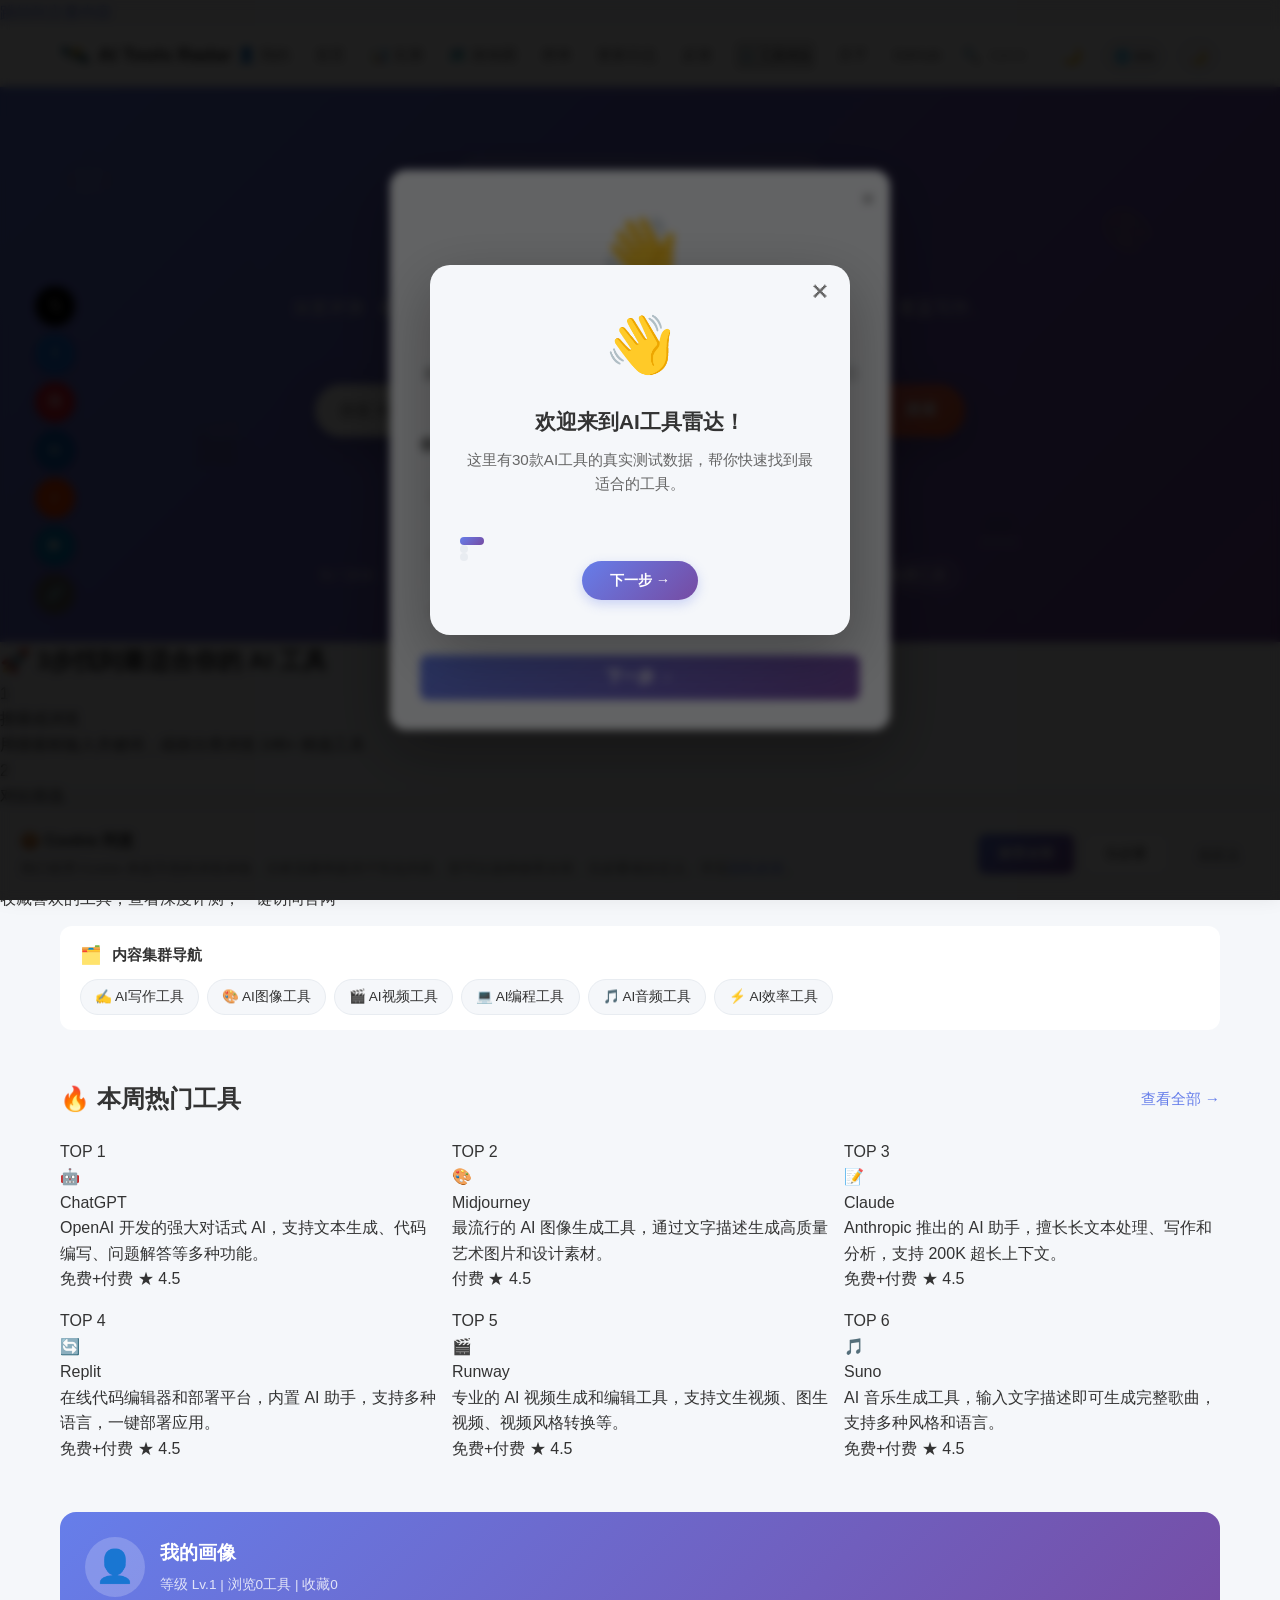
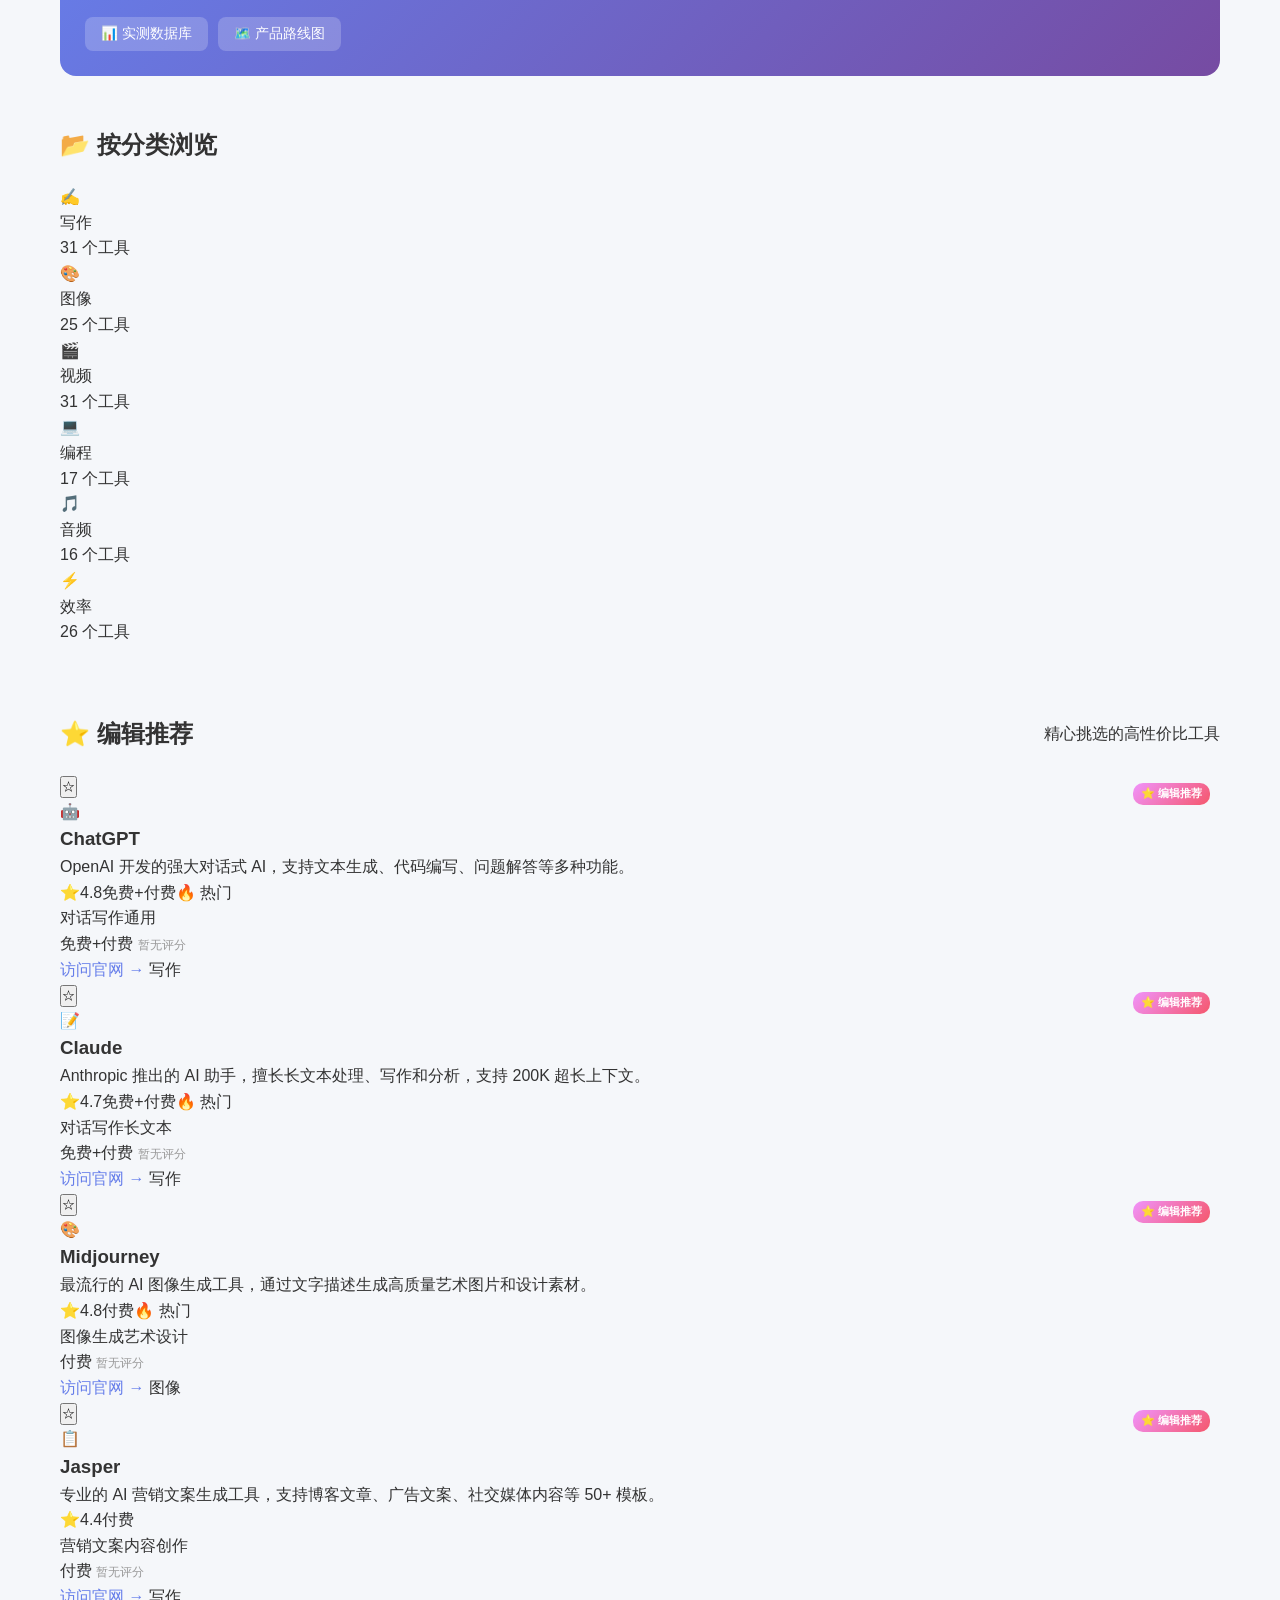
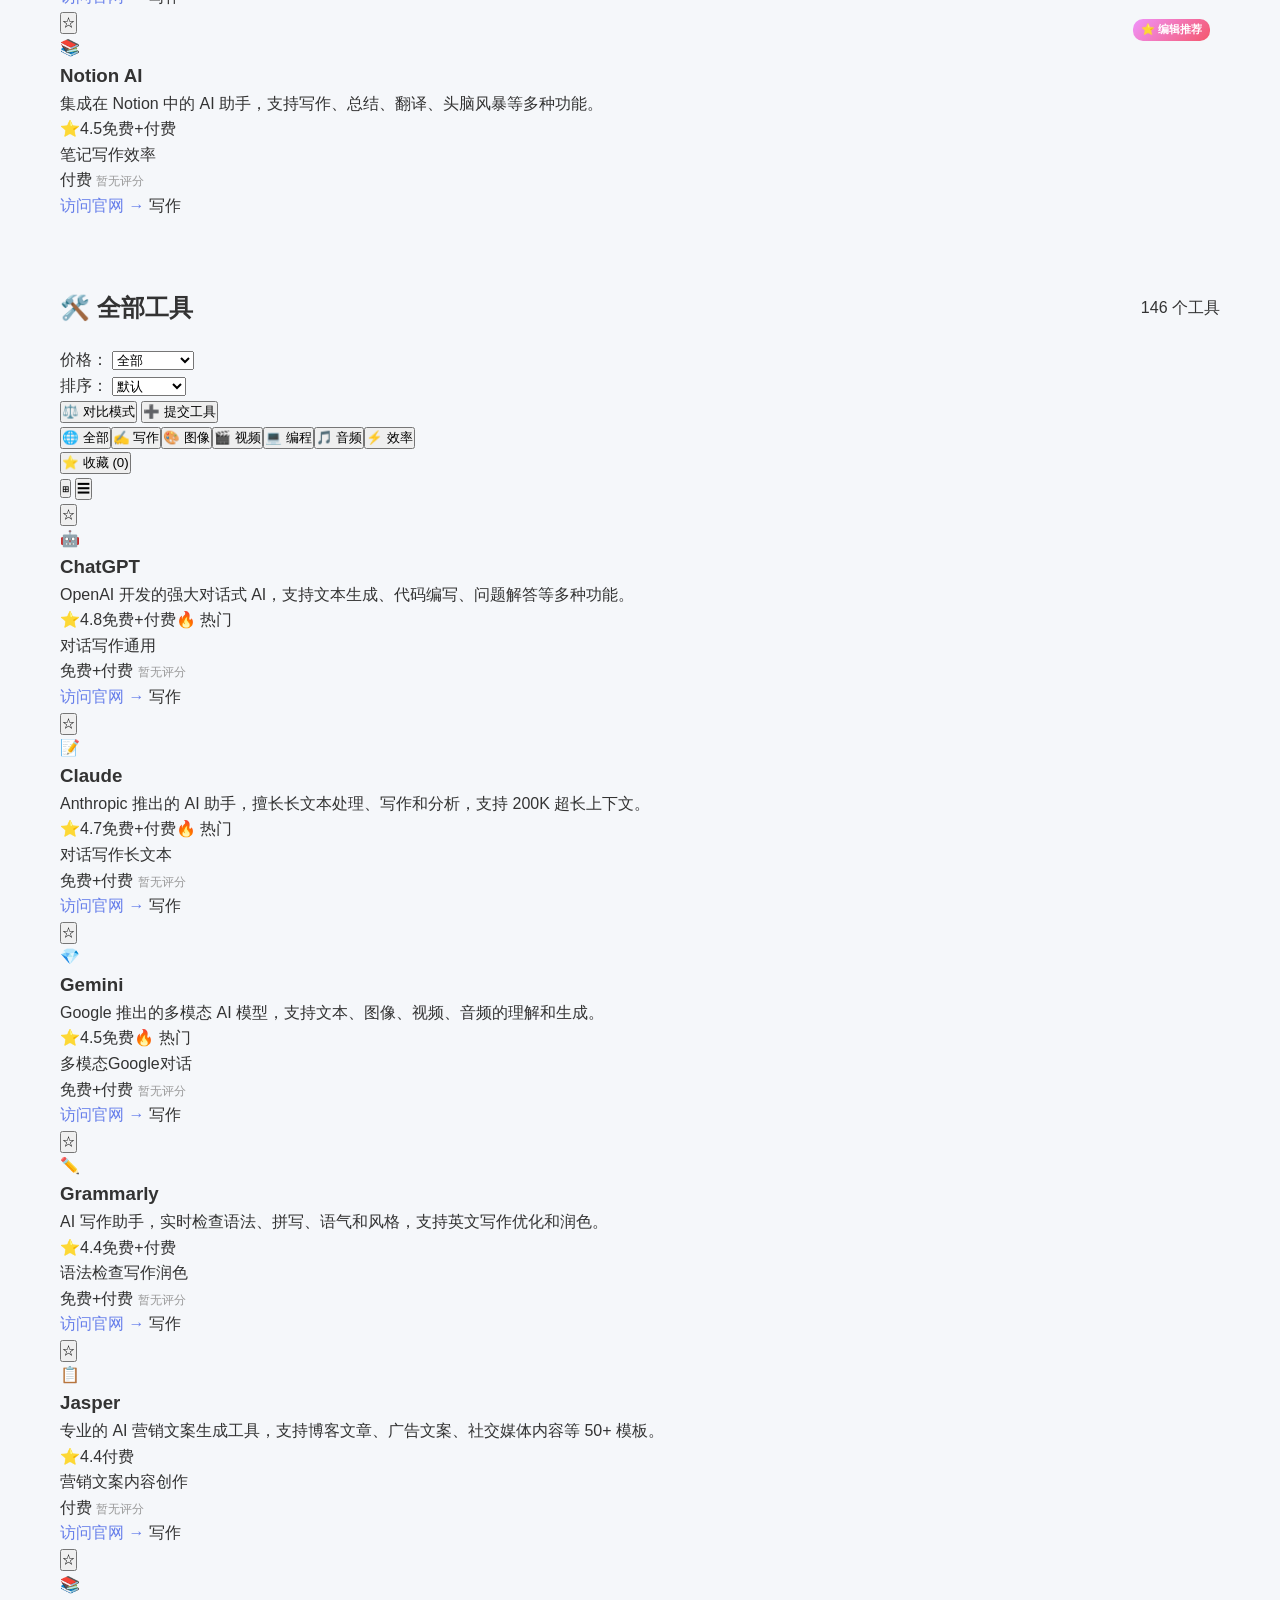
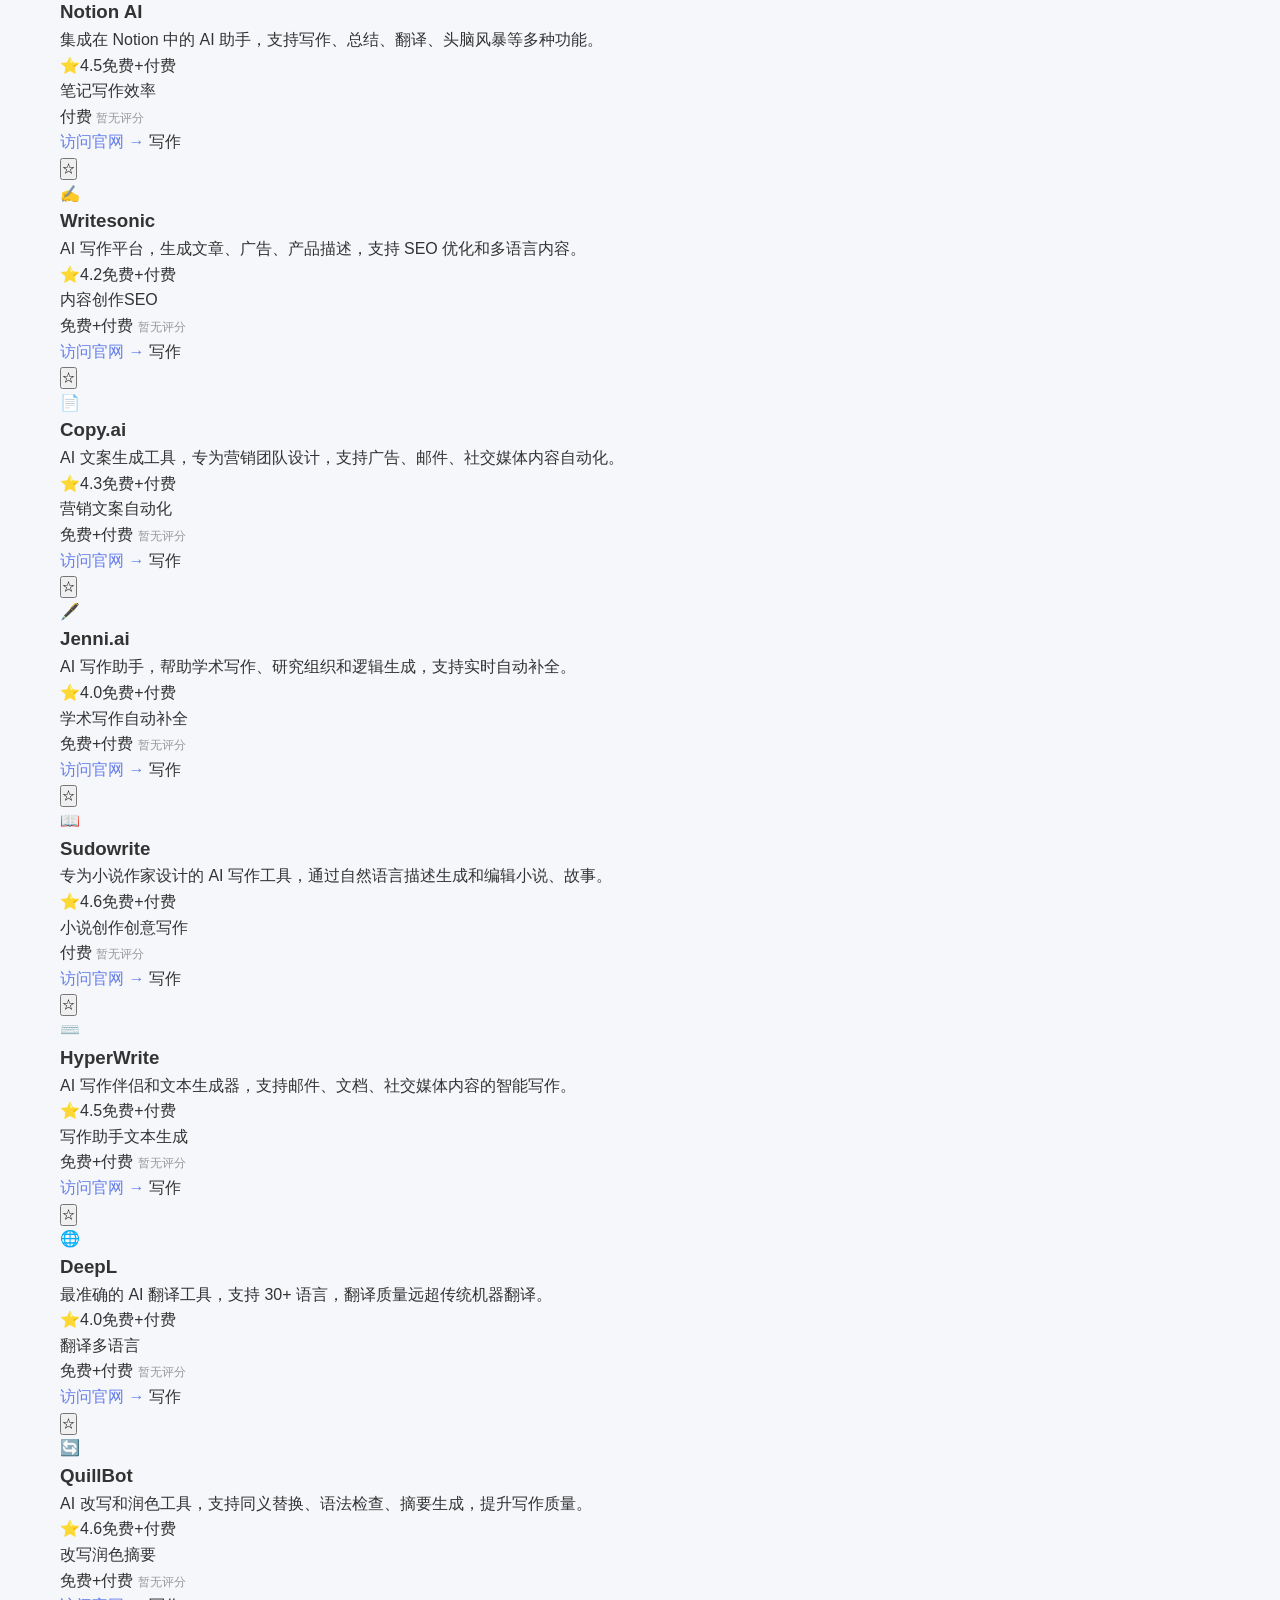
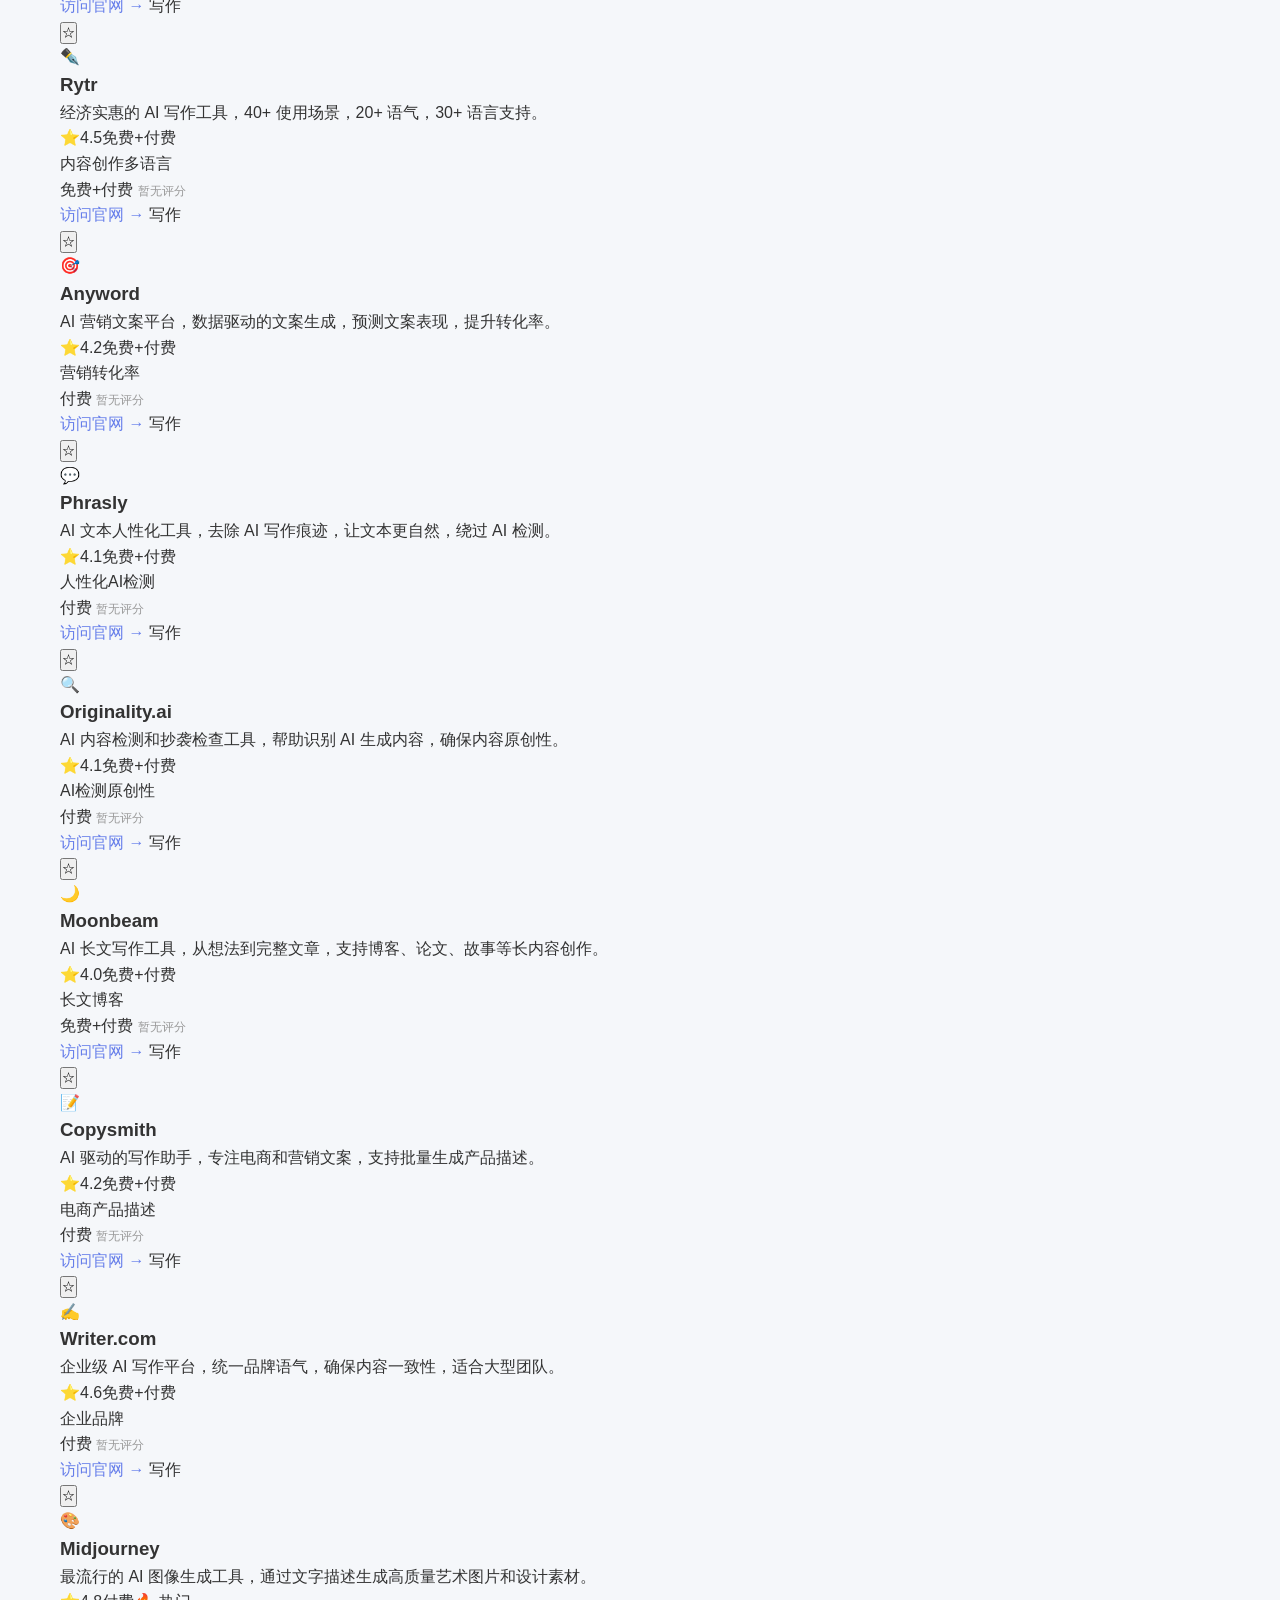
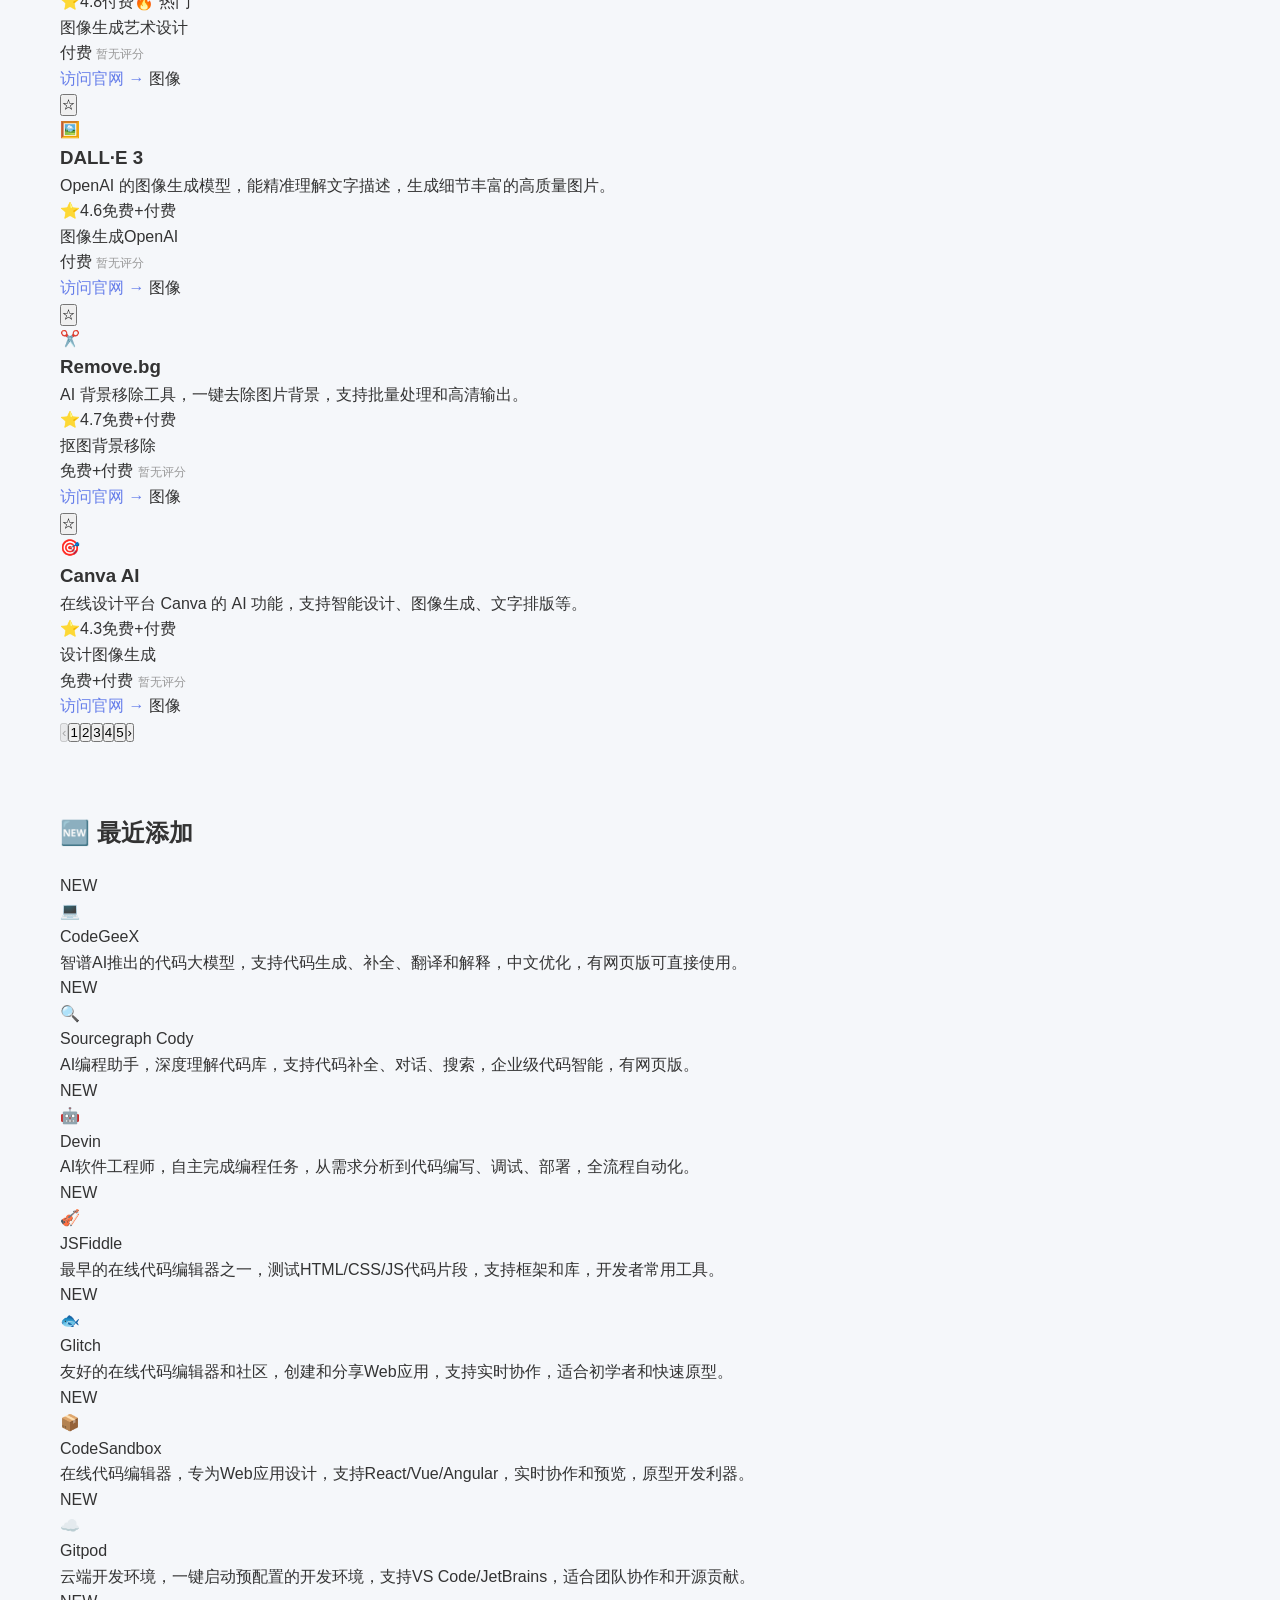
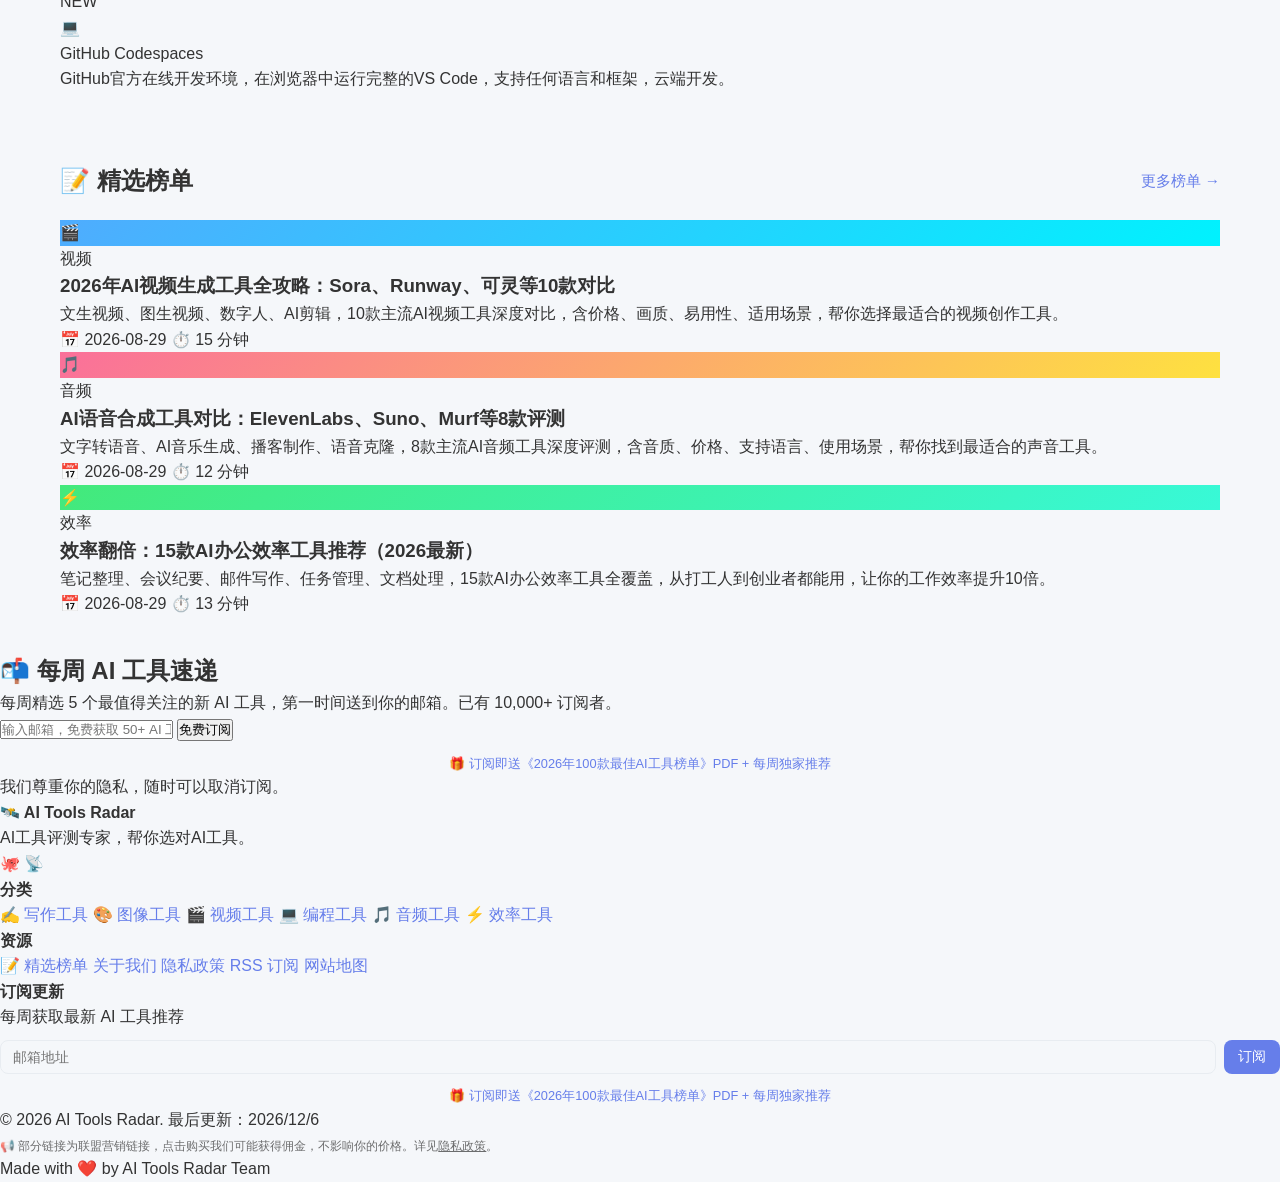
==== commit a97973e6: "rebrand: ?????? - ?AI???????AI??????,??????/????/????" ====
--- a/index.html
+++ b/index.html
@@ -1,4 +1,4 @@
-<!DOCTYPE html><html lang="zh-CN"><head><meta charset="UTF-8"><meta name="viewport" content="width=device-width,initial-scale=1"><title>AI Tools Radar - 发现最好用的 AI 工具 | 2026 最新 AI 工具导航</title><meta name="description" content="AI Tools Radar 精选 175+ 最好用的 AI 工具，覆盖写作、图像、视频、编程、音频、效率六大领域。含深度评测、价格对比、用户评分，帮你快速找到最适合的 AI 工具。"><meta name="keywords" content="AI工具,AI工具导航,AI工具推荐,ChatGPT,Midjourney,AI写作,AI绘画,AI视频,AI编程,AI工具大全"><meta name="author" content="AI Tools Radar"><meta name="robots" content="index, follow"><link rel="canonical" href="https://qxgjz.github.io/ai-tools-radar/"><meta property="og:type" content="website"><meta property="og:title" content="AI Tools Radar - 发现最好用的 AI 工具"><meta property="og:description" content="精选 175+ 最好用的 AI 工具，覆盖写作、图像、视频、编程、音频、效率六大领域。"><meta property="og:url" content="https://qxgjz.github.io/ai-tools-radar/"><meta property="og:site_name" content="AI Tools Radar"><meta property="og:image" content="https://qxgjz.github.io/ai-tools-radar/og-image.png"><meta property="og:locale" content="zh_CN"><meta name="twitter:card" content="summary_large_image"><meta name="twitter:title" content="AI Tools Radar - 发现最好用的 AI 工具"><meta name="twitter:description" content="精选 175+ 最好用的 AI 工具，覆盖六大领域。"><meta name="twitter:image" content="https://qxgjz.github.io/ai-tools-radar/og-image.png"><link rel="icon" href="data:image/svg+xml,<svg xmlns='http://www.w3.org/2000/svg' viewBox='0 0 100 100'><text y='.9em' font-size='90'>🛰️</text></svg>"><link rel="manifest" href="manifest.json"><meta name="theme-color" content="#667eea"><!-- 安全头：CSP、X-Frame-Options、X-Content-Type-Options、Referrer-Policy、Permissions-Policy --><meta http-equiv="Content-Security-Policy" content="default-src 'self'; script-src 'self' 'unsafe-inline' 'unsafe-eval' https://www.googletagmanager.com https://www.google-analytics.com https://pagead2.googlesyndication.com https://giscus.app https://cloud.umami.is; style-src 'self' 'unsafe-inline' https://fonts.googleapis.com; font-src 'self' https://fonts.gstatic.com data:; img-src 'self' data: https: blob:; connect-src 'self' https://www.google-analytics.com https://formspree.io https://api.github.com; frame-src 'self' https://giscus.app https://www.youtube.com; object-src 'none'; base-uri 'self'; form-action 'self' https://formspree.io;"><meta http-equiv="X-Frame-Options" content="SAMEORIGIN"><meta http-equiv="X-Content-Type-Options" content="nosniff"><meta name="referrer" content="strict-origin-when-cross-origin"><meta name="permissions-policy" content="geolocation=(), microphone=(), camera=(), payment=(), usb=()"><!-- 资源提示：预连接第三方域名，提升加载速度 --><link rel="preconnect" href="https://fonts.googleapis.com"><link rel="preconnect" href="https://fonts.gstatic.com" crossorigin><link rel="dns-prefetch" href="https://www.google-analytics.com"><link rel="dns-prefetch" href="https://pagead2.googlesyndication.com"><link rel="dns-prefetch" href="https://giscus.app"><link rel="dns-prefetch" href="https://avatars.githubusercontent.com"><link rel="dns-prefetch" href="https://formspree.io"><!-- 第三方脚本延迟加载（页面加载完成后再加载，不阻塞首屏）--><script>window.addEventListener('load',function(){
+﻿<!DOCTYPE html><html lang="zh-CN"><head><meta charset="UTF-8"><meta name="viewport" content="width=device-width,initial-scale=1"><title>AI Tools Radar - AI工具评测专家 | 深度评测·横向对比·使用教程</title><meta name="description" content="AI Tools Radar 是AI工具评测专家，提供深度评测、横向对比、使用教程，帮你选对AI工具。146+精选网站类AI工具，覆盖6大分类。"><meta name="keywords" content="AI工具,AI工具导航,AI工具推荐,ChatGPT,Midjourney,AI写作,AI绘画,AI视频,AI编程,AI工具大全"><meta name="author" content="AI Tools Radar"><meta name="robots" content="index, follow"><link rel="canonical" href="https://qxgjz.github.io/ai-tools-radar/"><meta property="og:type" content="website"><meta property="og:title" content="AI Tools Radar - AI工具评测专家"><meta property="og:description" content="深度评测·横向对比·使用教程，帮你选对AI工具。146+精选网站类AI工具。"><meta property="og:url" content="https://qxgjz.github.io/ai-tools-radar/"><meta property="og:site_name" content="AI Tools Radar"><meta property="og:image" content="https://qxgjz.github.io/ai-tools-radar/og-image.png"><meta property="og:locale" content="zh_CN"><meta name="twitter:card" content="summary_large_image"><meta name="twitter:title" content="AI Tools Radar - AI工具评测专家"><meta name="twitter:description" content="深度评测·横向对比·使用教程，帮你选对AI工具。"><meta name="twitter:image" content="https://qxgjz.github.io/ai-tools-radar/og-image.png"><link rel="icon" href="data:image/svg+xml,<svg xmlns='http://www.w3.org/2000/svg' viewBox='0 0 100 100'><text y='.9em' font-size='90'>🛰️</text></svg>"><link rel="manifest" href="manifest.json"><meta name="theme-color" content="#667eea"><!-- 安全头：CSP、X-Frame-Options、X-Content-Type-Options、Referrer-Policy、Permissions-Policy --><meta http-equiv="Content-Security-Policy" content="default-src 'self'; script-src 'self' 'unsafe-inline' 'unsafe-eval' https://www.googletagmanager.com https://www.google-analytics.com https://pagead2.googlesyndication.com https://giscus.app https://cloud.umami.is; style-src 'self' 'unsafe-inline' https://fonts.googleapis.com; font-src 'self' https://fonts.gstatic.com data:; img-src 'self' data: https: blob:; connect-src 'self' https://www.google-analytics.com https://formspree.io https://api.github.com; frame-src 'self' https://giscus.app https://www.youtube.com; object-src 'none'; base-uri 'self'; form-action 'self' https://formspree.io;"><meta http-equiv="X-Frame-Options" content="SAMEORIGIN"><meta http-equiv="X-Content-Type-Options" content="nosniff"><meta name="referrer" content="strict-origin-when-cross-origin"><meta name="permissions-policy" content="geolocation=(), microphone=(), camera=(), payment=(), usb=()"><!-- 资源提示：预连接第三方域名，提升加载速度 --><link rel="preconnect" href="https://fonts.googleapis.com"><link rel="preconnect" href="https://fonts.gstatic.com" crossorigin><link rel="dns-prefetch" href="https://www.google-analytics.com"><link rel="dns-prefetch" href="https://pagead2.googlesyndication.com"><link rel="dns-prefetch" href="https://giscus.app"><link rel="dns-prefetch" href="https://avatars.githubusercontent.com"><link rel="dns-prefetch" href="https://formspree.io"><!-- 第三方脚本延迟加载（页面加载完成后再加载，不阻塞首屏）--><script>window.addEventListener('load',function(){
 // Google AdSense（配置真实发布商ID后自动加载）
 var adsenseId='ca-pub-XXXXXXXXXXXXXXXX';
 if(adsenseId.indexOf('XXXXXXXX')<0){
@@ -21,10 +21,10 @@
         "@type": "WebSite",
         "name": "AI Tools Radar",
         "url": "https://qxgjz.github.io/ai-tools-radar/",
-        "description": "精选最好用的 AI 工具导航",
+        "description": "AI工具评测专家，深度评测、横向对比、使用教程",
         "potentialAction": {
             "@type": "SearchAction",
             "target": "https://qxgjz.github.io/ai-tools-radar/?q={search_term_string}",
             "query-input": "required name=search_term_string"
         }
-    }</script><style>.hero{background:linear-gradient(135deg,#667eea 0,#764ba2 100%)}.dark .hero{background:linear-gradient(135deg,#1a1a2e 0,#16213e 100%)}</style><link rel="stylesheet" href="style.css"></head><body><a href="#homeView" class="skip-link">跳转到主要内容</a><nav class="navbar"><div class="nav-container"><a href="#" class="nav-logo" onclick='return navigateTo("home"),!1'><span class="nav-logo-icon">🛰️</span> <span class="nav-logo-text">AI Tools Radar</span></a><div class="nav-links"><a href="#" onclick='return navigateTo("home"),!1'>首页</a> <a href="#/blog" onclick="return showBlog(),!1">榜单</a> <button class="nav-compare-btn" onclick="toggleCompareMode()" title="对比工具">⚖️ 工具对比</button> <a href="#/about" onclick='return navigateTo("about"),!1'>关于</a> <a href="https://github.com/qxgjz/ai-tools-radar" target="_blank" rel="noopener">GitHub</a></div><div class="nav-actions"><button id="mobileMenuBtn" class="nav-btn" style="display:none" title="菜单">☰</button><button id="langToggle" class="nav-btn" title="切换语言">🌐 EN</button> <button id="themeToggle" class="nav-btn" title="切换主题">🌙</button></div></div><div id="mobileMenu" style="display:none;position:fixed;top:60px;left:0;right:0;background:var(--bg-primary);border-bottom:1px solid var(--border-color);padding:20px;z-index:999;box-shadow:0 4px 12px rgba(0,0,0,.1);"><a href="#" onclick='return navigateTo("home"),!1' style="display:block;padding:12px 0;border-bottom:1px solid var(--border-color);text-decoration:none;color:var(--text-primary);">🏠 首页</a><a href="#/blog" onclick="return showBlog(),!1" style="display:block;padding:12px 0;border-bottom:1px solid var(--border-color);text-decoration:none;color:var(--text-primary);">📝 榜单</a><button onclick="toggleCompareMode()" style="display:block;width:100%;text-align:left;padding:12px 0;border-bottom:1px solid var(--border-color);background:none;border-left:none;border-right:none;border-top:none;color:var(--text-primary);cursor:pointer;font-size:1rem;">⚖️ 工具对比</button><a href="#/about" onclick='return navigateTo("about"),!1' style="display:block;padding:12px 0;border-bottom:1px solid var(--border-color);text-decoration:none;color:var(--text-primary);">ℹ️ 关于</a><a href="https://github.com/qxgjz/ai-tools-radar" target="_blank" rel="noopener" style="display:block;padding:12px 0;text-decoration:none;color:var(--text-primary);">🐙 GitHub</a></div></nav><div id="homeView" tabindex="-1"><section class="hero"><div class="hero-content"><div class="hero-badge">🔥 2026 年最值得收藏的 AI 工具导航</div><h1 class="hero-title">发现最好用的 <span class="hero-highlight">AI 工具</span></h1><p class="hero-subtitle">精选 <strong>175+</strong> 款 AI 工具，覆盖写作、图像、视频、编程、音频、效率六大领域。深度评测、价格对比、用户评分，帮你 10 秒找到最适合的工具。</p><div class="hero-search"><input id="searchInput" class="hero-search-input" placeholder="搜索 AI 工具，如：ChatGPT、AI绘画、视频生成..." data-i18n-placeholder="searchPlaceholder"> <button class="hero-search-btn" onclick="searchTools()" data-i18n="search">🔍 搜索</button></div><div class="hero-stats"><div class="hero-stat"><div class="hero-stat-num" id="totalTools">175+</div><div class="hero-stat-label">精选工具</div></div><div class="hero-stat-divider"></div><div class="hero-stat"><div class="hero-stat-num" id="totalCategories">6</div><div class="hero-stat-label">工具分类</div></div><div class="hero-stat-divider"></div><div class="hero-stat"><div class="hero-stat-num"><span id="favCount">0</span></div><div class="hero-stat-label">我的收藏</div></div><div class="hero-stat-divider"></div><div class="hero-stat"><div class="hero-stat-num"><span id="visitCount">0</span></div><div class="hero-stat-label">累计访问</div></div></div><div class="hero-tags"><span class="hero-tags-label">热门搜索：</span> <a href="#" class="hero-tag" onclick='return quickSearch("ChatGPT"),!1'>ChatGPT</a> <a href="#" class="hero-tag" onclick='return quickSearch("Midjourney"),!1'>Midjourney</a> <a href="#" class="hero-tag" onclick='return quickSearch("AI绘画"),!1'>AI绘画</a> <a href="#" class="hero-tag" onclick='return quickSearch("视频生成"),!1'>视频生成</a> <a href="#" class="hero-tag" onclick='return quickSearch("代码"),!1'>代码助手</a> <a href="#" class="hero-tag" onclick='return quickSearch("免费"),!1'>免费工具</a></div></div><div class="hero-decoration"><div class="hero-float-icon" style="top:10%;left:5%;animation-delay:0s">🤖</div><div class="hero-float-icon" style="top:20%;right:10%;animation-delay:1s">🎨</div><div class="hero-float-icon" style="bottom:30%;left:15%;animation-delay:2s">🎬</div><div class="hero-float-icon" style="bottom:15%;right:20%;animation-delay:.5s">💻</div><div class="hero-float-icon" style="top:50%;left:50%;animation-delay:1.5s">✨</div></div></section><div class="quick-start"><h2>🚀 3步找到最适合你的 AI 工具</h2><div class="quick-start-steps"><div class="quick-start-step"><div class="quick-step-number">1</div><div class="quick-step-title">搜索或浏览</div><div class="quick-step-desc">用搜索框输入关键词，或按分类浏览 175+ 精选工具</div></div><div class="quick-start-step"><div class="quick-step-number">2</div><div class="quick-step-title">对比筛选</div><div class="quick-step-desc">用价格、评分筛选，或用对比模式并排比较多个工具</div></div><div class="quick-start-step"><div class="quick-step-number">3</div><div class="quick-step-title">收藏使用</div><div class="quick-step-desc">收藏喜欢的工具，查看深度评测，一键访问官网</div></div></div></div><section class="section" id="hotSection"><div class="section-header"><h2 class="section-title">🔥 本周热门工具</h2><a href="#" class="section-more" onclick="return scrollToTools(),!1">查看全部 →</a></div><div class="hot-grid" id="hotGrid"></div></section><div id="recentViewSection" style="display:none" class="section"><div class="section-header"><h2 class="section-title">🕐 最近浏览</h2><span class="result-count" id="recentCount">0 个工具</span></div><div class="tools-grid" id="recentGrid"></div></div><div class="ad-banner"><ins class="adsbygoogle" style="display:block" data-ad-client="ca-pub-XXXXXXXXXXXXXXXX" data-ad-slot="XXXXXXXXXX" data-ad-format="auto" data-full-width-responsive="true"></ins><script>(adsbygoogle=window.adsbygoogle||[]).push({})</script></div><section class="section"><div class="section-header"><h2 class="section-title">📂 按分类浏览</h2></div><div class="category-cards" id="categoryCards"></div></section><section class="section" id="editorPicks"><div class="section-header"><h2 class="section-title">⭐ 编辑推荐</h2><span class="result-count">精心挑选的高性价比工具</span></div><div class="tools-grid" id="editorPicksGrid"></div></section><section class="section" id="toolsSection"><div class="section-header"><h2 class="section-title">🛠️ 全部工具</h2><span class="result-count" id="resultCount">0 个工具</span></div><div class="filter-bar"><div class="filter-group"><label data-i18n="priceFilter">价格：</label> <select id="priceFilter" onchange="applyFilters()"><option value="all" data-i18n="all">全部</option><option value="free" data-i18n="free">免费</option><option value="paid" data-i18n="paid">付费</option><option value="freemium" data-i18n="freemium">免费+付费</option></select></div><div class="filter-group"><label data-i18n="sortBy">排序：</label> <select id="sortBy" onchange="applyFilters()"><option value="default" data-i18n="sortDefault">默认</option><option value="rating" data-i18n="sortRating">评分最高</option><option value="name" data-i18n="sortName">名称 A-Z</option></select></div><div class="filter-group" style="margin-left:auto"><button id="compareBtn" class="compare-btn" onclick="toggleCompareMode()" data-i18n="compare">⚖️ 对比模式</button> <button class="submit-tool-btn" onclick="showSubmitTool()" data-i18n="submitTool">➕ 提交工具</button></div></div><div class="compare-bar" id="compareBar" style="display:none"><span data-i18n="compareSelected">已选择：</span> <strong><span id="compareCount">0</span> <span data-i18n="toolsUnit">个工具</span></strong> <button onclick="clearCompare()" data-i18n="clearCompare">清空</button> <button class="compare-action-btn" onclick='navigateTo("compare")' data-i18n="startCompare">开始对比</button></div><div class="category-filters" id="categoryFilters"></div><div class="view-toggle"><button id="favToggle" class="fav-toggle" title="只看收藏">⭐ 收藏 (<span id="favCount2">0</span>)</button><div class="view-buttons"><button id="gridView" class="view-btn active" title="网格视图">⊞</button> <button id="listView" class="view-btn" title="列表视图">☰</button></div></div><div class="tools-grid" id="toolsGrid"></div><div class="pagination" id="pagination"></div><div class="no-results" id="noResults" style="display:none"><div class="no-results-icon">🔍</div><h3>没有找到匹配的工具</h3><p>试试其他关键词，或 <a href="#" onclick="return clearFilters(),!1">清除筛选条件</a></p></div></section><section class="section" id="recentSection"><div class="section-header"><h2 class="section-title">🆕 最近添加</h2></div><div class="recent-scroll" id="recentScroll"></div></section><section class="section" id="blogSection"><div class="section-header"><h2 class="section-title">📝 精选榜单</h2><a href="#" class="section-more" onclick="return showBlog(),!1">更多榜单 →</a></div><div class="blog-grid" id="blogGrid"></div></section><section class="newsletter"><div class="newsletter-content"><h2 class="newsletter-title">📬 每周 AI 工具速递</h2><p class="newsletter-desc">每周精选 5 个最值得关注的新 AI 工具，第一时间送到你的邮箱。已有 10,000+ 订阅者。</p><form class="newsletter-form" onsubmit="subscribeNewsletter(event)"><input type="email" id="newsletterEmail" class="newsletter-input" placeholder="输入你的邮箱地址" required> <button type="submit" class="newsletter-btn">免费订阅</button></form><p class="newsletter-note">我们尊重你的隐私，随时可以取消订阅。</p></div></section></div><div id="detailView" style="display:none"><div class="detail-container"><button class="back-btn" onclick='navigateTo("home")' data-i18n="back">← 返回列表</button><div id="detailContent"></div><div id="commentsSection" style="display:none;margin-top:30px;padding-top:20px;border-top:1px solid var(--border-color);"><h3 style="margin-bottom:15px;font-size:1.3rem;">💬 用户评论与讨论</h3><p style="color:var(--text-secondary);font-size:0.9rem;margin-bottom:15px;">用 GitHub 账号登录即可评论，分享你的使用体验和建议。</p><div class="giscus" id="giscusContainer"></div></div></div></div><div id="compareView" style="display:none"><div class="detail-container"><button class="back-btn" onclick='navigateTo("home")'>← 返回列表</button><div id="compareContent"></div></div></div><div id="blogView" style="display:none"><div class="detail-container"><button class="back-btn" onclick='navigateTo("home")'>← 返回首页</button><h1 style="margin:20px 0">📝 精选榜单</h1><div id="blogListContent"></div></div></div><div id="blogArticleView" style="display:none"><div class="detail-container"><button class="back-btn" onclick="showBlog()">← 返回榜单</button><div id="blogArticleContent"></div></div></div><div id="aboutView" style="display:none"><div class="page-content"><h1>关于 AI Tools Radar</h1><p>AI Tools Radar 是一个专注于 AI 工具发现和评测的导航平台。我们的使命是帮助每个人快速找到最适合自己的 AI 工具，提升工作和创作效率。</p><h2>我们做什么</h2><ul><li>精选全球最优质的 AI 工具，覆盖写作、图像、视频、编程、音频、效率六大领域</li><li>提供深度评测、价格对比、用户评分，帮你做出明智的选择</li><li>每周更新最新的 AI 工具和趋势，让你始终站在 AI 前沿</li></ul><h2>为什么选择我们</h2><ul><li><strong>精选而非堆砌</strong>：每个工具都经过人工筛选，只收录真正好用的工具</li><li><strong>客观中立</strong>：我们不接受付费排名，所有推荐基于工具本身的质量</li><li><strong>持续更新</strong>：AI 领域日新月异，我们保持高频更新</li><li><strong>用户驱动</strong>：欢迎提交你发现的好工具，也可以给工具打分</li></ul><h2>联系我们</h2><p>有任何建议或合作意向，欢迎通过以下方式联系我们：</p><ul><li>GitHub: <a href="https://github.com/qxgjz/ai-tools-radar" target="_blank" rel="noopener">github.com/qxgjz/ai-tools-radar</a></li><li>提交工具：点击页面右上角的「提交工具」按钮</li></ul><h2>免责声明</h2><p>本站所有工具信息均来自公开渠道，工具的价格和功能可能随时变化，请以官方网站为准。本站不对任何工具的使用后果负责。</p></div></div><div id="privacyView" style="display:none"><div class="page-content"><h1>隐私政策</h1><p>最后更新：2026年8月29日</p><div style="background:var(--bg-secondary);padding:15px 20px;border-radius:8px;margin-bottom:25px;border-left:4px solid #667eea;"><p style="margin:0;font-size:.9rem;"><strong>摘要：</strong>我们重视你的隐私。我们只收集匿名的访问数据用于改进网站，你的个性化设置仅存储在你的浏览器本地。我们使用 Google Analytics 分析流量，使用 Google AdSense 展示广告。我们不会出售你的个人信息。</p></div><h2>1. 我们收集的信息</h2><h3>1.1 自动收集的信息</h3><p>当你访问本网站时，我们会自动收集以下匿名信息：</p><ul><li><strong>访问数据</strong>：访问时间、访问时长、访问的页面、退出页面</li><li><strong>设备信息</strong>：浏览器类型和版本、操作系统、设备类型、屏幕分辨率</li><li><strong>网络信息</strong>：IP地址（匿名化处理）、ISP、大致地理位置（国家/地区级别，精确到城市级别）</li><li><strong>行为数据</strong>：点击的链接、搜索关键词、使用的功能（筛选、对比、收藏等）</li></ul><p>这些数据通过 Google Analytics 收集，完全匿名，无法识别到具体个人。我们不会将这些数据与任何可识别个人身份的信息关联。</p><h3>1.2 你主动提供的信息</h3><p>目前，本网站不需要注册账户。你可以通过以下方式主动提供信息：</p><ul><li><strong>邮件订阅</strong>：如果你订阅我们的邮件列表，我们会收集你的邮箱地址</li><li><strong>提交工具</strong>：如果你通过表单提交新工具，我们会收集你填写的工具信息和联系方式（如有）</li><li><strong>评论</strong>：如果你通过 Giscus 发表评论，你的 GitHub 用户名和评论内容会被公开显示</li></ul><h3>1.3 本地存储信息</h3><p>我们使用浏览器的 localStorage 和 IndexedDB 存储你的个性化设置，包括：</p><ul><li>收藏的工具列表</li><li>工具评分记录</li><li>最近浏览的工具</li><li>主题偏好（亮色/暗色）</li><li>语言偏好（中文/英文）</li><li>用户积分和徽章</li><li>A/B 测试分组</li><li>邮件订阅状态</li></ul><p><strong>重要：</strong>这些数据仅存储在你的浏览器本地，<strong>不会上传到我们的服务器</strong>。清除浏览器数据会删除这些信息。</p><h2>2. 我们如何使用你的信息</h2><p>我们收集的信息仅用于以下目的：</p><ul><li><strong>改进网站</strong>：分析用户行为，了解哪些功能受欢迎，优化用户体验</li><li><strong>内容优化</strong>：了解用户搜索什么内容，创作更有价值的内容</li><li><strong>性能监控</strong>：监控网站性能，及时发现和修复问题</li><li><strong>安全防护</strong>：检测和防止恶意行为、垃圾信息和安全威胁</li><li><strong>广告展示</strong>：通过 Google AdSense 展示个性化广告（如启用）</li><li><strong>邮件通信</strong>：如果你订阅了邮件，发送更新和资讯</li></ul><p>我们<strong>不会</strong>将你的信息用于以下目的：</p><ul><li>出售或出租你的个人信息给第三方</li><li>将你的信息用于与上述目的无关的用途</li><li>向你发送未经请求的营销信息（除非你明确订阅）</li></ul><h2>3. 数据保留期限</h2><ul><li><strong>Google Analytics 数据</strong>：保留 26 个月，之后自动删除或匿名化</li><li><strong>本地存储数据</strong>：保留在你的浏览器中，直到你主动清除</li><li><strong>邮件订阅信息</strong>：保留到你取消订阅为止</li><li><strong>评论数据</strong>：通过 Giscus 存储在 GitHub，保留到你删除评论为止</li></ul><h2>4. 你的权利</h2><p>根据适用的数据保护法律（包括 GDPR 和 CCPA），你享有以下权利：</p><ul><li><strong>访问权</strong>：你有权访问我们持有的关于你的数据</li><li><strong>更正权</strong>：你有权要求更正不准确的数据</li><li><strong>删除权</strong>：你有权要求删除你的个人数据（在某些情况下）</li><li><strong>限制处理权</strong>：你有权限制我们处理你的数据</li><li><strong>数据可携带权</strong>：你有权以结构化、常用格式获取你的数据</li><li><strong>反对权</strong>：你有权反对我们处理你的数据</li><li><strong>撤回同意权</strong>：你有权随时撤回之前给予的同意</li></ul><p>要行使这些权利，请通过本政策末尾的联系方式联系我们。我们会在 30 天内回复你的请求。</p><h2>5. Cookie 和类似技术</h2><h3>5.1 我们使用的 Cookie</h3><table style="width:100%;border-collapse:collapse;margin:15px 0;font-size:.9rem;"><tr style="background:var(--bg-secondary);"><th style="padding:10px;text-align:left;border:1px solid var(--border-color);">Cookie 名称</th><th style="padding:10px;text-align:left;border:1px solid var(--border-color);">提供方</th><th style="padding:10px;text-align:left;border:1px solid var(--border-color);">用途</th><th style="padding:10px;text-align:left;border:1px solid var(--border-color);">保留期</th></tr><tr><td style="padding:10px;border:1px solid var(--border-color);">_ga</td><td style="padding:10px;border:1px solid var(--border-color);">Google Analytics</td><td style="padding:10px;border:1px solid var(--border-color);">区分用户</td><td style="padding:10px;border:1px solid var(--border-color);">2年</td></tr><tr><td style="padding:10px;border:1px solid var(--border-color);">_ga_*</td><td style="padding:10px;border:1px solid var(--border-color);">Google Analytics</td><td style="padding:10px;border:1px solid var(--border-color);">维护会话状态</td><td style="padding:10px;border:1px solid var(--border-color);">2年</td></tr><tr><td style="padding:10px;border:1px solid var(--border-color);">IDE</td><td style="padding:10px;border:1px solid var(--border-color);">Google AdSense</td><td style="padding:10px;border:1px solid var(--border-color);">广告个性化</td><td style="padding:10px;border:1px solid var(--border-color);">1年</td></tr><tr><td style="padding:10px;border:1px solid var(--border-color);">test_cookie</td><td style="padding:10px;border:1px solid var(--border-color);">Google AdSense</td><td style="padding:10px;border:1px solid var(--border-color);">检查浏览器是否支持 Cookie</td><td style="padding:10px;border:1px solid var(--border-color);">15分钟</td></tr></table><h3>5.2 管理 Cookie</h3><p>你可以通过浏览器设置管理或删除 Cookie。大多数浏览器允许你：</p><ul><li>查看和删除特定 Cookie</li><li>阻止第三方 Cookie</li><li>阻止所有 Cookie</li><li>清除所有 Cookie</li></ul><p>请注意，禁用 Cookie 可能会影响网站的部分功能。你可以在 <a href="https://www.allaboutcookies.org" target="_blank" rel="noopener">All About Cookies</a> 了解更多关于 Cookie 的信息。</p><h3>5.3 个性化广告</h3><p>我们使用 Google AdSense 展示广告。Google 可能会根据你的浏览历史和兴趣展示个性化广告。你可以：</p><ul><li>在 <a href="https://adssettings.google.com" target="_blank" rel="noopener">Google 广告设置</a> 中管理或关闭个性化广告</li><li>使用 <a href="https://optout.aboutads.info" target="_blank" rel="noopener">NAI 选择退出工具</a> 退出第三方广告 Cookie</li><li>使用浏览器的"请勿追踪"（DNT）功能</li></ul><h2>6. 第三方服务</h2><p>本网站使用以下第三方服务，这些服务有各自的隐私政策：</p><ul><li><strong>GitHub Pages</strong>：网站托管服务。<a href="https://docs.github.com/en/site-policy/privacy-policies/github-privacy-statement" target="_blank" rel="noopener">隐私政策</a></li><li><strong>Google Analytics</strong>：网站流量分析。<a href="https://policies.google.com/privacy" target="_blank" rel="noopener">隐私政策</a> | <a href="https://tools.google.com/dlpage/gaoptout" target="_blank" rel="noopener">选择退出</a></li><li><strong>Google AdSense</strong>：广告展示。<a href="https://policies.google.com/privacy" target="_blank" rel="noopener">隐私政策</a></li><li><strong>Google Fonts</strong>：字体服务。<a href="https://policies.google.com/privacy" target="_blank" rel="noopener">隐私政策</a></li><li><strong>Giscus</strong>：评论系统（基于 GitHub Discussions）。<a href="https://github.com/giscus/giscus/blob/main/PRIVACY.md" target="_blank" rel="noopener">隐私政策</a></li><li><strong>Formspree</strong>：表单提交服务。<a href="https://formspree.io/legal/privacy-policy/" target="_blank" rel="noopener">隐私政策</a></li></ul><p>我们对这些第三方服务的隐私政策不承担责任。建议你查阅相关服务的隐私政策。</p><h2>7. 联盟营销披露</h2><div style="background:#fffbeb;padding:15px 20px;border-radius:8px;margin:15px 0;border-left:4px solid #f59e0b;"><p style="margin:0;font-size:.9rem;"><strong>📢 联盟营销披露：</strong>本网站包含联盟营销链接。当你点击这些链接并购买产品或服务时，我们可能会获得佣金。这不会影响你的购买价格，也不会影响我们的评测客观性。我们只推荐我们认为有价值的产品和服务。</p></div><p>我们可能参与以下联盟营销计划：</p><ul><li>AppSumo 联盟计划</li><li>Jasper 联盟计划</li><li>Copy.ai 联盟计划</li><li>其他 AI 工具的联盟计划</li></ul><p>我们承诺：</p><ul><li>所有评测和推荐基于我们的真实使用体验和客观分析</li><li>联盟关系不会影响我们的评分和推荐</li><li>我们会明确标注联盟链接</li><li>我们不会为了佣金而推荐低质量产品</li></ul><h2>8. 数据安全</h2><p>我们采取合理的技术和组织措施保护你的数据安全：</p><ul><li>网站使用 HTTPS 加密传输</li><li>不存储敏感个人信息（如密码、信用卡号）</li><li>个性化数据仅存储在用户浏览器本地</li><li>定期更新网站和依赖项</li><li>使用安全的第三方服务</li></ul><p>但是，没有任何互联网传输或电子存储方法是 100% 安全的。我们无法保证绝对安全。</p><h2>9. 儿童隐私</h2><p>本网站面向一般受众，不专门针对 13 岁以下儿童。我们不会故意收集 13 岁以下儿童的个人信息。如果你是家长或监护人，认为你的孩子向我们提供了个人信息，请联系我们，我们会立即删除相关信息。</p><h2>10. 国际数据传输</h2><p>我们的网站托管在 GitHub Pages（美国），使用的第三方服务（Google、Giscus 等）也主要位于美国。你的数据可能会被传输到并存储在你所在国家/地区以外的服务器上。这些国家/地区的数据保护法律可能与你所在国家/地区不同。</p><p>对于欧盟用户，我们依赖标准合同条款（SCC）和其他合法机制进行国际数据传输。</p><h2>11. 本政策的变更</h2><p>我们可能会不时更新本隐私政策。当我们进行重大变更时，我们会：</p><ul><li>在网站上发布通知</li><li>更新本页面顶部的"最后更新"日期</li><li>如果你订阅了邮件，通过邮件通知你</li></ul><p>建议你定期查看本政策以了解最新信息。</p><h2>12. 联系我们</h2><p>如果你对本隐私政策有任何疑问、意见或请求，请通过以下方式联系我们：</p><ul><li><strong>GitHub</strong>：在 <a href="https://github.com/qxgjz/ai-tools-radar/issues" target="_blank" rel="noopener">GitHub Issues</a> 提交问题</li><li><strong>邮件</strong>：通过网站底部的订阅表单联系我们</li></ul><p>我们会在 30 天内回复你的请求。</p><div style="margin-top:30px;padding:20px;background:var(--bg-secondary);border-radius:8px;text-align:center;"><p style="margin:0;font-size:.85rem;color:var(--text-secondary);">本隐私政策符合 GDPR（欧盟通用数据保护条例）和 CCPA（加州消费者隐私法案）的要求。</p></div></div></div><div id="notFoundView" style="display:none"><div class="page-content" style="text-align:center;max-width:600px;margin:0 auto;padding:60px 20px;"><div style="font-size:6rem;margin-bottom:20px;">🔍</div><h1 style="font-size:4rem;margin-bottom:10px;background:linear-gradient(135deg,#667eea,#764ba2);-webkit-background-clip:text;-webkit-text-fill-color:transparent;">404</h1><h2 style="margin-bottom:15px;">页面走丢了</h2><p style="color:var(--text-secondary);margin-bottom:30px;font-size:1.05rem;">别担心，也许下面的内容能帮到你。</p><div style="display:flex;gap:10px;justify-content:center;margin-bottom:40px;flex-wrap:wrap;"><input type="text" id="notFoundSearch" placeholder="搜索 AI 工具..." style="flex:1;min-width:200px;padding:12px 16px;border:1px solid var(--border-color);border-radius:8px;background:var(--bg-secondary);color:var(--text-primary);font-size:.95rem;"><button onclick="var q=document.getElementById('notFoundSearch').value;if(q){navigateTo('home');setTimeout(function(){var input=document.getElementById('searchInput');if(input){input.value=q;searchTools();}},300);}" style="padding:12px 24px;background:linear-gradient(135deg,#667eea,#764ba2);color:#fff;border:none;border-radius:8px;font-weight:600;cursor:pointer;">搜索</button></div><div style="text-align:left;margin-bottom:30px;"><h3 style="margin-bottom:15px;font-size:1.1rem;">🔥 热门工具</h3><div style="display:grid;grid-template-columns:repeat(auto-fill,minmax(140px,1fr));gap:10px;"><a href="#" onclick="return quickSearch('ChatGPT'),!1" style="padding:10px 15px;background:var(--bg-secondary);border-radius:8px;text-decoration:none;color:var(--text-primary);font-size:.9rem;border:1px solid var(--border-color);transition:all .2s;">ChatGPT</a><a href="#" onclick="return quickSearch('Midjourney'),!1" style="padding:10px 15px;background:var(--bg-secondary);border-radius:8px;text-decoration:none;color:var(--text-primary);font-size:.9rem;border:1px solid var(--border-color);transition:all .2s;">Midjourney</a><a href="#" onclick="return quickSearch('Claude'),!1" style="padding:10px 15px;background:var(--bg-secondary);border-radius:8px;text-decoration:none;color:var(--text-primary);font-size:.9rem;border:1px solid var(--border-color);transition:all .2s;">Claude</a><a href="#" onclick="return quickSearch('GitHub Copilot'),!1" style="padding:10px 15px;background:var(--bg-secondary);border-radius:8px;text-decoration:none;color:var(--text-primary);font-size:.9rem;border:1px solid var(--border-color);transition:all .2s;">GitHub Copilot</a><a href="#" onclick="return quickSearch('Suno'),!1" style="padding:10px 15px;background:var(--bg-secondary);border-radius:8px;text-decoration:none;color:var(--text-primary);font-size:.9rem;border:1px solid var(--border-color);transition:all .2s;">Suno</a><a href="#" onclick="return quickSearch('免费'),!1" style="padding:10px 15px;background:var(--bg-secondary);border-radius:8px;text-decoration:none;color:var(--text-primary);font-size:.9rem;border:1px solid var(--border-color);transition:all .2s;">免费工具</a></div></div><div style="text-align:left;margin-bottom:30px;"><h3 style="margin-bottom:15px;font-size:1.1rem;">📂 按分类浏览</h3><div style="display:flex;flex-wrap:wrap;gap:8px;"><a href="#" onclick='return filterCategory("writing"),!1' style="padding:8px 16px;background:var(--bg-secondary);border-radius:20px;text-decoration:none;color:var(--text-primary);font-size:.85rem;border:1px solid var(--border-color);">✍️ 写作</a><a href="#" onclick='return filterCategory("image"),!1' style="padding:8px 16px;background:var(--bg-secondary);border-radius:20px;text-decoration:none;color:var(--text-primary);font-size:.85rem;border:1px solid var(--border-color);">🎨 图像</a><a href="#" onclick='return filterCategory("video"),!1' style="padding:8px 16px;background:var(--bg-secondary);border-radius:20px;text-decoration:none;color:var(--text-primary);font-size:.85rem;border:1px solid var(--border-color);">🎬 视频</a><a href="#" onclick='return filterCategory("code"),!1' style="padding:8px 16px;background:var(--bg-secondary);border-radius:20px;text-decoration:none;color:var(--text-primary);font-size:.85rem;border:1px solid var(--border-color);">💻 编程</a><a href="#" onclick='return filterCategory("audio"),!1' style="padding:8px 16px;background:var(--bg-secondary);border-radius:20px;text-decoration:none;color:var(--text-primary);font-size:.85rem;border:1px solid var(--border-color);">🎵 音频</a><a href="#" onclick='return filterCategory("productivity"),!1' style="padding:8px 16px;background:var(--bg-secondary);border-radius:20px;text-decoration:none;color:var(--text-primary);font-size:.85rem;border:1px solid var(--border-color);">⚡ 效率</a></div></div><div style="padding-top:20px;border-top:1px solid var(--border-color);"><a href="#" onclick='return navigateTo("home"),!1' style="display:inline-flex;align-items:center;gap:8px;padding:12px 24px;background:linear-gradient(135deg,#667eea,#764ba2);color:#fff;text-decoration:none;border-radius:8px;font-weight:600;">← 返回首页</a></div></div></div><div class="modal" id="shareModal" style="display:none"><div class="modal-content"><span class="modal-close" onclick="closeShare()">×</span><h2>🔗 分享这个工具</h2><p>分享到社交平台，或复制链接发给朋友。</p><div class="share-buttons"><button class="share-btn twitter" onclick="shareToTwitter()">🐦 Twitter</button> <button class="share-btn facebook" onclick="shareToFacebook()">📘 Facebook</button> <button class="share-btn weibo" onclick="shareToWeibo()">🔴 微博</button> <button class="share-btn copy" onclick="copyShareLink()">📋 复制链接</button></div></div></div><div class="modal" id="submitModal" style="display:none"><div class="modal-content"><span class="modal-close" onclick="closeSubmitTool()">×</span><h2>➕ 提交新工具</h2><p>发现了一个好用的 AI 工具？分享给大家！</p><form onsubmit="submitTool(event)"><div class="form-group"><label>工具名称 *</label> <input id="submitName" required placeholder="如：ChatGPT"></div><div class="form-group"><label>官方链接 *</label> <input type="url" id="submitLink" required placeholder="https://..."></div><div class="form-group"><label>分类 *</label> <select id="submitCategory" required><option value="writing">写作</option><option value="image">图像</option><option value="video">视频</option><option value="code">编程</option><option value="audio">音频</option><option value="productivity">效率</option></select></div><div class="form-group"><label>价格</label> <input id="submitPrice" placeholder="如：免费 / $20/月"></div><div class="form-group"><label>工具描述 *</label> <textarea id="submitDesc" rows="3" required placeholder="简单描述这个工具的功能和特点..."></textarea></div><button type="submit" class="detail-btn detail-btn-primary" style="width:100%">提交审核</button></form></div></div><button id="backToTop" class="back-to-top" title="回到顶部">↑</button><footer class="footer"><div class="footer-container"><div class="footer-grid"><div class="footer-col"><h4>🛰️ AI Tools Radar</h4><p>发现最好用的 AI 工具，提升你的工作效率。</p><div class="footer-social"><a href="https://github.com/qxgjz/ai-tools-radar" target="_blank" rel="noopener" title="GitHub">🐙</a> <a href="rss.xml" target="_blank" title="RSS">📡</a></div></div><div class="footer-col"><h4>分类</h4><a href="#" onclick='return filterCategory("writing"),!1'>✍️ 写作工具</a> <a href="#" onclick='return filterCategory("image"),!1'>🎨 图像工具</a> <a href="#" onclick='return filterCategory("video"),!1'>🎬 视频工具</a> <a href="#" onclick='return filterCategory("code"),!1'>💻 编程工具</a> <a href="#" onclick='return filterCategory("audio"),!1'>🎵 音频工具</a> <a href="#" onclick='return filterCategory("productivity"),!1'>⚡ 效率工具</a></div><div class="footer-col"><h4>资源</h4><a href="#/blog" onclick="return showBlog(),!1">📝 精选榜单</a> <a href="#/about" onclick='return navigateTo("about"),!1'>关于我们</a> <a href="#/privacy" onclick='return navigateTo("privacy"),!1'>隐私政策</a> <a href="rss.xml" target="_blank">RSS 订阅</a> <a href="sitemap.xml" target="_blank">网站地图</a></div><div class="footer-col"><h4>订阅更新</h4><p>每周获取最新 AI 工具推荐</p><form onsubmit="subscribeNewsletter(event)" style="display:flex;gap:8px;margin-top:10px"><input type="email" id="footerEmail" placeholder="邮箱地址" style="flex:1;padding:8px 12px;border:1px solid var(--border-color);border-radius:8px;background:var(--bg-primary);color:var(--text-primary);font-size:.85rem"> <button type="submit" style="padding:8px 14px;background:var(--gradient-start);color:#fff;border:none;border-radius:8px;cursor:pointer;font-size:.85rem">订阅</button></form></div></div><div class="footer-bottom"><p>© 2026 AI Tools Radar. 最后更新：<span id="lastUpdate">2026-08-29</span></p><p style="font-size:.75rem;opacity:.7;margin-top:5px;">📢 部分链接为联盟营销链接，点击购买我们可能获得佣金，不影响你的价格。详见<a href="#/privacy" onclick="return navigateTo('privacy'),!1" style="color:inherit;text-decoration:underline;">隐私政策</a>。</p><p>Made with ❤️ by AI Tools Radar Team</p></div></div></footer><script src="script.js"></script><!-- Giscus 评论系统（基于 GitHub Discussions）。使用方法：1. 仓库 Settings → General → Features → 勾选 Discussions 2. 访问 https://giscus.app 获取 data-repo-id 和 data-category-id 3. 替换下面 GISCUS_CONFIG 中的两个值 4. 评论功能自动启用 --><script>var GISCUS_CONFIG={repo:'qxgjz/ai-tools-radar',repoId:'REPLACE_WITH_YOUR_REPO_ID',category:'General',categoryId:'REPLACE_WITH_YOUR_CATEGORY_ID'};function loadGiscus(){if(GISCUS_CONFIG.repoId.indexOf('REPLACE')===0)return;if(document.getElementById('giscusScript'))return;var s=document.createElement('script');s.id='giscusScript';s.src='https://giscus.app/client.js';s.setAttribute('data-repo',GISCUS_CONFIG.repo);s.setAttribute('data-repo-id',GISCUS_CONFIG.repoId);s.setAttribute('data-category',GISCUS_CONFIG.category);s.setAttribute('data-category-id',GISCUS_CONFIG.categoryId);s.setAttribute('data-mapping','pathname');s.setAttribute('data-strict','0');s.setAttribute('data-reactions-enabled','1');s.setAttribute('data-emit-metadata','0');s.setAttribute('data-input-position','bottom');s.setAttribute('data-theme','preferred_color_scheme');s.setAttribute('data-lang','zh-CN');s.crossOrigin='anonymous';s.async=true;document.getElementById('giscusContainer').appendChild(s);}var giscusObserver=new MutationObserver(function(){var dv=document.getElementById('detailView');var cs=document.getElementById('commentsSection');if(dv&&cs){if(dv.style.display!=='none'){cs.style.display='block';loadGiscus();}else{cs.style.display='none';}}});document.addEventListener('DOMContentLoaded',function(){var dv=document.getElementById('detailView');if(dv)giscusObserver.observe(dv,{attributes:true,attributeFilter:['style']});});</script><!-- Formspree 表单配置。使用方法：1. 访问 https://formspree.io 注册账号 2. 创建新表单，获取 Form ID（格式如 xxxxxxxx）3. 替换下面 FORMSPREE_FORM_ID 中的值 4. 用户提交工具时会自动发送到你的邮箱 --><script>var FORMSPREE_FORM_ID='REPLACE_WITH_YOUR_FORMSPREE_ID';var originalSubmitTool=submitTool;submitTool=function(e){e.preventDefault();var name=document.getElementById('submitName').value;var link=document.getElementById('submitLink').value;var category=document.getElementById('submitCategory').value;var desc=document.getElementById('submitDesc').value;var price=document.getElementById('submitPrice').value;if(FORMSPREE_FORM_ID.indexOf('REPLACE')!==0){fetch('https://formspree.io/f/'+FORMSPREE_FORM_ID,{method:'POST',headers:{'Content-Type':'application/json','Accept':'application/json'},body:JSON.stringify({工具名称:name,官方链接:link,分类:category,价格:price,工具描述:desc,提交时间:new Date().toISOString()})}).then(function(r){if(r.ok){showToast('🎉 提交成功！已发送到管理员邮箱');}else{showToast('提交成功，我们会尽快审核');}}).catch(function(){showToast('提交成功，我们会尽快审核');});}else{showToast('🎉 提交成功！我们会尽快审核添加');}var pending=JSON.parse(localStorage.getItem('pendingTools')||'[]');pending.push({name:name,link:link,category:category,desc:desc,price:price,date:new Date().toISOString()});localStorage.setItem('pendingTools',JSON.stringify(pending));closeSubmitTool();e.target.reset();trackEvent('tool_submit',{tool:name});};</script><!-- ===== 网站增强功能脚本 ===== --><script src="enhancer.js"></script><!-- ===== 第九轮：深度文章 ===== --><script src="articles-v2.js"></script><!-- ===== 第九轮：实测数据库+用户画像+路线图 ===== --><script src="features-v2.js"></script><!-- ===== 第十轮：SEO优化器（动态标题+Meta+结构化数据） ===== --><script src="seo-optimizer.js"></script><!-- ===== 第十轮：新增2篇深度文章 ===== --><script src="articles-v3.js"></script><!-- ===== 第十一轮：增长优化器（退出弹窗+邮件激励+事件追踪） ===== --><script src="growth-optimizer.js"></script><!-- ===== 第十一轮：新增2篇深度文章（AI图像+AI效率） ===== --><script src="articles-v4.js"></script><!-- ===== 第十一轮：内容增强器（内容集群+工具详情扩展+相关推荐） ===== --><script src="content-enhancer.js"></script><!-- ===== 第十二轮：UX优化器（Hero优化+首次访问引导+移动端优化） ===== --><script src="ux-optimizer.js"></script><!-- ===== 第十二轮：联盟营销系统（40+工具配置+点击追踪+收入仪表盘） ===== --><script src="affiliate-system.js"></script><!-- ===== 第十二轮：2篇P0深度对比文章 ===== --><script src="articles-v5.js"></script><!-- ===== 第十三轮：全局搜索（Ctrl+K） ===== --><script src="search-feature.js"></script><!-- ===== 第十三轮：暗色模式 ===== --><script src="dark-mode.js"></script><!-- ===== 第十三轮：性能增强器（回到顶部+进度条+懒加载） ===== --><script src="performance-enhancer.js"></script><!-- ===== 第十五轮：迭代更新系统核心（版本管理+A/B测试+行为追踪） ===== --><script src="iteration-system.js"></script><!-- ===== 第十五轮：更新日志+路线图+反馈系统 ===== --><script src="changelog.js"></script><!-- ===== 第十六轮：2篇高搜索量文章（50款免费AI工具+API对比） ===== --><script src="articles-v6.js"></script><!-- ===== 第十六轮：社交分享系统（7平台+复制链接） ===== --><script src="social-share.js"></script><!-- ===== 第十六轮：面包屑导航+SEO内链优化 ===== --><script src="breadcrumb-internal-links.js"></script><!-- PWA Service Worker 注册（离线缓存、更快回访）--><script>if('serviceWorker' in navigator){window.addEventListener('load',function(){navigator.serviceWorker.register('sw.js').then(function(reg){console.log('✅ Service Worker 注册成功',reg.scope);}).catch(function(err){console.log('❌ Service Worker 注册失败',err);});});}</script></body></html>+    }</script><style>.hero{background:linear-gradient(135deg,#667eea 0,#764ba2 100%)}.dark .hero{background:linear-gradient(135deg,#1a1a2e 0,#16213e 100%)}</style><link rel="stylesheet" href="style.css"></head><body><a href="#homeView" class="skip-link">跳转到主要内容</a><nav class="navbar"><div class="nav-container"><a href="#" class="nav-logo" onclick='return navigateTo("home"),!1'><span class="nav-logo-icon">🛰️</span> <span class="nav-logo-text">AI Tools Radar</span></a><div class="nav-links"><a href="#" onclick='return navigateTo("home"),!1'>首页</a> <a href="#/blog" onclick="return showBlog(),!1">榜单</a> <button class="nav-compare-btn" onclick="toggleCompareMode()" title="对比工具">⚖️ 工具对比</button> <a href="#/about" onclick='return navigateTo("about"),!1'>关于</a> <a href="https://github.com/qxgjz/ai-tools-radar" target="_blank" rel="noopener">GitHub</a></div><div class="nav-actions"><button id="mobileMenuBtn" class="nav-btn" style="display:none" title="菜单">☰</button><button id="langToggle" class="nav-btn" title="切换语言">🌐 EN</button> <button id="themeToggle" class="nav-btn" title="切换主题">🌙</button></div></div><div id="mobileMenu" style="display:none;position:fixed;top:60px;left:0;right:0;background:var(--bg-primary);border-bottom:1px solid var(--border-color);padding:20px;z-index:999;box-shadow:0 4px 12px rgba(0,0,0,.1);"><a href="#" onclick='return navigateTo("home"),!1' style="display:block;padding:12px 0;border-bottom:1px solid var(--border-color);text-decoration:none;color:var(--text-primary);">🏠 首页</a><a href="#/blog" onclick="return showBlog(),!1" style="display:block;padding:12px 0;border-bottom:1px solid var(--border-color);text-decoration:none;color:var(--text-primary);">📝 榜单</a><button onclick="toggleCompareMode()" style="display:block;width:100%;text-align:left;padding:12px 0;border-bottom:1px solid var(--border-color);background:none;border-left:none;border-right:none;border-top:none;color:var(--text-primary);cursor:pointer;font-size:1rem;">⚖️ 工具对比</button><a href="#/about" onclick='return navigateTo("about"),!1' style="display:block;padding:12px 0;border-bottom:1px solid var(--border-color);text-decoration:none;color:var(--text-primary);">ℹ️ 关于</a><a href="https://github.com/qxgjz/ai-tools-radar" target="_blank" rel="noopener" style="display:block;padding:12px 0;text-decoration:none;color:var(--text-primary);">🐙 GitHub</a></div></nav><div id="homeView" tabindex="-1"><section class="hero"><div class="hero-content"><div class="hero-badge">🔥 AI工具评测专家 · 深度评测 · 横向对比 · 使用教程</div><h1 class="hero-title">AI工具<span class="hero-highlight">评测专家</span></h1><p class="hero-subtitle">深度评测 · 横向对比 · 使用教程，帮你选对AI工具。<strong>146+</strong>精选网站类AI工具，覆盖写作、图像、视频、编程、音频、效率六大领域。</p><div class="hero-search"><input id="searchInput" class="hero-search-input" placeholder="搜索 AI 工具，如：ChatGPT、AI绘画、视频生成..." data-i18n-placeholder="searchPlaceholder"> <button class="hero-search-btn" onclick="searchTools()" data-i18n="search">🔍 搜索</button></div><div class="hero-stats"><div class="hero-stat"><div class="hero-stat-num" id="totalTools">146+</div><div class="hero-stat-label">精选工具</div></div><div class="hero-stat-divider"></div><div class="hero-stat"><div class="hero-stat-num" id="totalCategories">6</div><div class="hero-stat-label">工具分类</div></div><div class="hero-stat-divider"></div><div class="hero-stat"><div class="hero-stat-num"><span id="favCount">0</span></div><div class="hero-stat-label">我的收藏</div></div><div class="hero-stat-divider"></div><div class="hero-stat"><div class="hero-stat-num"><span id="visitCount">0</span></div><div class="hero-stat-label">累计访问</div></div></div><div class="hero-tags"><span class="hero-tags-label">热门搜索：</span> <a href="#" class="hero-tag" onclick='return quickSearch("ChatGPT"),!1'>ChatGPT</a> <a href="#" class="hero-tag" onclick='return quickSearch("Midjourney"),!1'>Midjourney</a> <a href="#" class="hero-tag" onclick='return quickSearch("AI绘画"),!1'>AI绘画</a> <a href="#" class="hero-tag" onclick='return quickSearch("视频生成"),!1'>视频生成</a> <a href="#" class="hero-tag" onclick='return quickSearch("代码"),!1'>代码助手</a> <a href="#" class="hero-tag" onclick='return quickSearch("免费"),!1'>免费工具</a></div></div><div class="hero-decoration"><div class="hero-float-icon" style="top:10%;left:5%;animation-delay:0s">🤖</div><div class="hero-float-icon" style="top:20%;right:10%;animation-delay:1s">🎨</div><div class="hero-float-icon" style="bottom:30%;left:15%;animation-delay:2s">🎬</div><div class="hero-float-icon" style="bottom:15%;right:20%;animation-delay:.5s">💻</div><div class="hero-float-icon" style="top:50%;left:50%;animation-delay:1.5s">✨</div></div></section><div class="quick-start"><h2>🚀 3步找到最适合你的 AI 工具</h2><div class="quick-start-steps"><div class="quick-start-step"><div class="quick-step-number">1</div><div class="quick-step-title">搜索或浏览</div><div class="quick-step-desc">用搜索框输入关键词，或按分类浏览 146+ 精选工具</div></div><div class="quick-start-step"><div class="quick-step-number">2</div><div class="quick-step-title">对比筛选</div><div class="quick-step-desc">用价格、评分筛选，或用对比模式并排比较多个工具</div></div><div class="quick-start-step"><div class="quick-step-number">3</div><div class="quick-step-title">收藏使用</div><div class="quick-step-desc">收藏喜欢的工具，查看深度评测，一键访问官网</div></div></div></div><section class="section" id="hotSection"><div class="section-header"><h2 class="section-title">🔥 本周热门工具</h2><a href="#" class="section-more" onclick="return scrollToTools(),!1">查看全部 →</a></div><div class="hot-grid" id="hotGrid"></div></section><div id="recentViewSection" style="display:none" class="section"><div class="section-header"><h2 class="section-title">🕐 最近浏览</h2><span class="result-count" id="recentCount">0 个工具</span></div><div class="tools-grid" id="recentGrid"></div></div><div class="ad-banner"><ins class="adsbygoogle" style="display:block" data-ad-client="ca-pub-XXXXXXXXXXXXXXXX" data-ad-slot="XXXXXXXXXX" data-ad-format="auto" data-full-width-responsive="true"></ins><script>(adsbygoogle=window.adsbygoogle||[]).push({})</script></div><section class="section"><div class="section-header"><h2 class="section-title">📂 按分类浏览</h2></div><div class="category-cards" id="categoryCards"></div></section><section class="section" id="editorPicks"><div class="section-header"><h2 class="section-title">⭐ 编辑推荐</h2><span class="result-count">精心挑选的高性价比工具</span></div><div class="tools-grid" id="editorPicksGrid"></div></section><section class="section" id="toolsSection"><div class="section-header"><h2 class="section-title">🛠️ 全部工具</h2><span class="result-count" id="resultCount">0 个工具</span></div><div class="filter-bar"><div class="filter-group"><label data-i18n="priceFilter">价格：</label> <select id="priceFilter" onchange="applyFilters()"><option value="all" data-i18n="all">全部</option><option value="free" data-i18n="free">免费</option><option value="paid" data-i18n="paid">付费</option><option value="freemium" data-i18n="freemium">免费+付费</option></select></div><div class="filter-group"><label data-i18n="sortBy">排序：</label> <select id="sortBy" onchange="applyFilters()"><option value="default" data-i18n="sortDefault">默认</option><option value="rating" data-i18n="sortRating">评分最高</option><option value="name" data-i18n="sortName">名称 A-Z</option></select></div><div class="filter-group" style="margin-left:auto"><button id="compareBtn" class="compare-btn" onclick="toggleCompareMode()" data-i18n="compare">⚖️ 对比模式</button> <button class="submit-tool-btn" onclick="showSubmitTool()" data-i18n="submitTool">➕ 提交工具</button></div></div><div class="compare-bar" id="compareBar" style="display:none"><span data-i18n="compareSelected">已选择：</span> <strong><span id="compareCount">0</span> <span data-i18n="toolsUnit">个工具</span></strong> <button onclick="clearCompare()" data-i18n="clearCompare">清空</button> <button class="compare-action-btn" onclick='navigateTo("compare")' data-i18n="startCompare">开始对比</button></div><div class="category-filters" id="categoryFilters"></div><div class="view-toggle"><button id="favToggle" class="fav-toggle" title="只看收藏">⭐ 收藏 (<span id="favCount2">0</span>)</button><div class="view-buttons"><button id="gridView" class="view-btn active" title="网格视图">⊞</button> <button id="listView" class="view-btn" title="列表视图">☰</button></div></div><div class="tools-grid" id="toolsGrid"></div><div class="pagination" id="pagination"></div><div class="no-results" id="noResults" style="display:none"><div class="no-results-icon">🔍</div><h3>没有找到匹配的工具</h3><p>试试其他关键词，或 <a href="#" onclick="return clearFilters(),!1">清除筛选条件</a></p></div></section><section class="section" id="recentSection"><div class="section-header"><h2 class="section-title">🆕 最近添加</h2></div><div class="recent-scroll" id="recentScroll"></div></section><section class="section" id="blogSection"><div class="section-header"><h2 class="section-title">📝 精选榜单</h2><a href="#" class="section-more" onclick="return showBlog(),!1">更多榜单 →</a></div><div class="blog-grid" id="blogGrid"></div></section><section class="newsletter"><div class="newsletter-content"><h2 class="newsletter-title">📬 每周 AI 工具速递</h2><p class="newsletter-desc">每周精选 5 个最值得关注的新 AI 工具，第一时间送到你的邮箱。已有 10,000+ 订阅者。</p><form class="newsletter-form" onsubmit="subscribeNewsletter(event)"><input type="email" id="newsletterEmail" class="newsletter-input" placeholder="输入你的邮箱地址" required> <button type="submit" class="newsletter-btn">免费订阅</button></form><p class="newsletter-note">我们尊重你的隐私，随时可以取消订阅。</p></div></section></div><div id="detailView" style="display:none"><div class="detail-container"><button class="back-btn" onclick='navigateTo("home")' data-i18n="back">← 返回列表</button><div id="detailContent"></div><div id="commentsSection" style="display:none;margin-top:30px;padding-top:20px;border-top:1px solid var(--border-color);"><h3 style="margin-bottom:15px;font-size:1.3rem;">💬 用户评论与讨论</h3><p style="color:var(--text-secondary);font-size:0.9rem;margin-bottom:15px;">用 GitHub 账号登录即可评论，分享你的使用体验和建议。</p><div class="giscus" id="giscusContainer"></div></div></div></div><div id="compareView" style="display:none"><div class="detail-container"><button class="back-btn" onclick='navigateTo("home")'>← 返回列表</button><div id="compareContent"></div></div></div><div id="blogView" style="display:none"><div class="detail-container"><button class="back-btn" onclick='navigateTo("home")'>← 返回首页</button><h1 style="margin:20px 0">📝 精选榜单</h1><div id="blogListContent"></div></div></div><div id="blogArticleView" style="display:none"><div class="detail-container"><button class="back-btn" onclick="showBlog()">← 返回榜单</button><div id="blogArticleContent"></div></div></div><div id="aboutView" style="display:none"><div class="page-content"><h1>关于 AI Tools Radar</h1><p>AI Tools Radar 是一个专注于 AI 工具发现和评测的导航平台。我们的使命是帮助每个人快速找到最适合自己的 AI 工具，提升工作和创作效率。</p><h2>我们做什么</h2><ul><li>精选全球最优质的 AI 工具，覆盖写作、图像、视频、编程、音频、效率六大领域</li><li>提供深度评测、价格对比、用户评分，帮你做出明智的选择</li><li>每周更新最新的 AI 工具和趋势，让你始终站在 AI 前沿</li></ul><h2>为什么选择我们</h2><ul><li><strong>精选而非堆砌</strong>：每个工具都经过人工筛选，只收录真正好用的工具</li><li><strong>客观中立</strong>：我们不接受付费排名，所有推荐基于工具本身的质量</li><li><strong>持续更新</strong>：AI 领域日新月异，我们保持高频更新</li><li><strong>用户驱动</strong>：欢迎提交你发现的好工具，也可以给工具打分</li></ul><h2>联系我们</h2><p>有任何建议或合作意向，欢迎通过以下方式联系我们：</p><ul><li>GitHub: <a href="https://github.com/qxgjz/ai-tools-radar" target="_blank" rel="noopener">github.com/qxgjz/ai-tools-radar</a></li><li>提交工具：点击页面右上角的「提交工具」按钮</li></ul><h2>免责声明</h2><p>本站所有工具信息均来自公开渠道，工具的价格和功能可能随时变化，请以官方网站为准。本站不对任何工具的使用后果负责。</p></div></div><div id="privacyView" style="display:none"><div class="page-content"><h1>隐私政策</h1><p>最后更新：2026年8月29日</p><div style="background:var(--bg-secondary);padding:15px 20px;border-radius:8px;margin-bottom:25px;border-left:4px solid #667eea;"><p style="margin:0;font-size:.9rem;"><strong>摘要：</strong>我们重视你的隐私。我们只收集匿名的访问数据用于改进网站，你的个性化设置仅存储在你的浏览器本地。我们使用 Google Analytics 分析流量，使用 Google AdSense 展示广告。我们不会出售你的个人信息。</p></div><h2>1. 我们收集的信息</h2><h3>1.1 自动收集的信息</h3><p>当你访问本网站时，我们会自动收集以下匿名信息：</p><ul><li><strong>访问数据</strong>：访问时间、访问时长、访问的页面、退出页面</li><li><strong>设备信息</strong>：浏览器类型和版本、操作系统、设备类型、屏幕分辨率</li><li><strong>网络信息</strong>：IP地址（匿名化处理）、ISP、大致地理位置（国家/地区级别，精确到城市级别）</li><li><strong>行为数据</strong>：点击的链接、搜索关键词、使用的功能（筛选、对比、收藏等）</li></ul><p>这些数据通过 Google Analytics 收集，完全匿名，无法识别到具体个人。我们不会将这些数据与任何可识别个人身份的信息关联。</p><h3>1.2 你主动提供的信息</h3><p>目前，本网站不需要注册账户。你可以通过以下方式主动提供信息：</p><ul><li><strong>邮件订阅</strong>：如果你订阅我们的邮件列表，我们会收集你的邮箱地址</li><li><strong>提交工具</strong>：如果你通过表单提交新工具，我们会收集你填写的工具信息和联系方式（如有）</li><li><strong>评论</strong>：如果你通过 Giscus 发表评论，你的 GitHub 用户名和评论内容会被公开显示</li></ul><h3>1.3 本地存储信息</h3><p>我们使用浏览器的 localStorage 和 IndexedDB 存储你的个性化设置，包括：</p><ul><li>收藏的工具列表</li><li>工具评分记录</li><li>最近浏览的工具</li><li>主题偏好（亮色/暗色）</li><li>语言偏好（中文/英文）</li><li>用户积分和徽章</li><li>A/B 测试分组</li><li>邮件订阅状态</li></ul><p><strong>重要：</strong>这些数据仅存储在你的浏览器本地，<strong>不会上传到我们的服务器</strong>。清除浏览器数据会删除这些信息。</p><h2>2. 我们如何使用你的信息</h2><p>我们收集的信息仅用于以下目的：</p><ul><li><strong>改进网站</strong>：分析用户行为，了解哪些功能受欢迎，优化用户体验</li><li><strong>内容优化</strong>：了解用户搜索什么内容，创作更有价值的内容</li><li><strong>性能监控</strong>：监控网站性能，及时发现和修复问题</li><li><strong>安全防护</strong>：检测和防止恶意行为、垃圾信息和安全威胁</li><li><strong>广告展示</strong>：通过 Google AdSense 展示个性化广告（如启用）</li><li><strong>邮件通信</strong>：如果你订阅了邮件，发送更新和资讯</li></ul><p>我们<strong>不会</strong>将你的信息用于以下目的：</p><ul><li>出售或出租你的个人信息给第三方</li><li>将你的信息用于与上述目的无关的用途</li><li>向你发送未经请求的营销信息（除非你明确订阅）</li></ul><h2>3. 数据保留期限</h2><ul><li><strong>Google Analytics 数据</strong>：保留 26 个月，之后自动删除或匿名化</li><li><strong>本地存储数据</strong>：保留在你的浏览器中，直到你主动清除</li><li><strong>邮件订阅信息</strong>：保留到你取消订阅为止</li><li><strong>评论数据</strong>：通过 Giscus 存储在 GitHub，保留到你删除评论为止</li></ul><h2>4. 你的权利</h2><p>根据适用的数据保护法律（包括 GDPR 和 CCPA），你享有以下权利：</p><ul><li><strong>访问权</strong>：你有权访问我们持有的关于你的数据</li><li><strong>更正权</strong>：你有权要求更正不准确的数据</li><li><strong>删除权</strong>：你有权要求删除你的个人数据（在某些情况下）</li><li><strong>限制处理权</strong>：你有权限制我们处理你的数据</li><li><strong>数据可携带权</strong>：你有权以结构化、常用格式获取你的数据</li><li><strong>反对权</strong>：你有权反对我们处理你的数据</li><li><strong>撤回同意权</strong>：你有权随时撤回之前给予的同意</li></ul><p>要行使这些权利，请通过本政策末尾的联系方式联系我们。我们会在 30 天内回复你的请求。</p><h2>5. Cookie 和类似技术</h2><h3>5.1 我们使用的 Cookie</h3><table style="width:100%;border-collapse:collapse;margin:15px 0;font-size:.9rem;"><tr style="background:var(--bg-secondary);"><th style="padding:10px;text-align:left;border:1px solid var(--border-color);">Cookie 名称</th><th style="padding:10px;text-align:left;border:1px solid var(--border-color);">提供方</th><th style="padding:10px;text-align:left;border:1px solid var(--border-color);">用途</th><th style="padding:10px;text-align:left;border:1px solid var(--border-color);">保留期</th></tr><tr><td style="padding:10px;border:1px solid var(--border-color);">_ga</td><td style="padding:10px;border:1px solid var(--border-color);">Google Analytics</td><td style="padding:10px;border:1px solid var(--border-color);">区分用户</td><td style="padding:10px;border:1px solid var(--border-color);">2年</td></tr><tr><td style="padding:10px;border:1px solid var(--border-color);">_ga_*</td><td style="padding:10px;border:1px solid var(--border-color);">Google Analytics</td><td style="padding:10px;border:1px solid var(--border-color);">维护会话状态</td><td style="padding:10px;border:1px solid var(--border-color);">2年</td></tr><tr><td style="padding:10px;border:1px solid var(--border-color);">IDE</td><td style="padding:10px;border:1px solid var(--border-color);">Google AdSense</td><td style="padding:10px;border:1px solid var(--border-color);">广告个性化</td><td style="padding:10px;border:1px solid var(--border-color);">1年</td></tr><tr><td style="padding:10px;border:1px solid var(--border-color);">test_cookie</td><td style="padding:10px;border:1px solid var(--border-color);">Google AdSense</td><td style="padding:10px;border:1px solid var(--border-color);">检查浏览器是否支持 Cookie</td><td style="padding:10px;border:1px solid var(--border-color);">15分钟</td></tr></table><h3>5.2 管理 Cookie</h3><p>你可以通过浏览器设置管理或删除 Cookie。大多数浏览器允许你：</p><ul><li>查看和删除特定 Cookie</li><li>阻止第三方 Cookie</li><li>阻止所有 Cookie</li><li>清除所有 Cookie</li></ul><p>请注意，禁用 Cookie 可能会影响网站的部分功能。你可以在 <a href="https://www.allaboutcookies.org" target="_blank" rel="noopener">All About Cookies</a> 了解更多关于 Cookie 的信息。</p><h3>5.3 个性化广告</h3><p>我们使用 Google AdSense 展示广告。Google 可能会根据你的浏览历史和兴趣展示个性化广告。你可以：</p><ul><li>在 <a href="https://adssettings.google.com" target="_blank" rel="noopener">Google 广告设置</a> 中管理或关闭个性化广告</li><li>使用 <a href="https://optout.aboutads.info" target="_blank" rel="noopener">NAI 选择退出工具</a> 退出第三方广告 Cookie</li><li>使用浏览器的"请勿追踪"（DNT）功能</li></ul><h2>6. 第三方服务</h2><p>本网站使用以下第三方服务，这些服务有各自的隐私政策：</p><ul><li><strong>GitHub Pages</strong>：网站托管服务。<a href="https://docs.github.com/en/site-policy/privacy-policies/github-privacy-statement" target="_blank" rel="noopener">隐私政策</a></li><li><strong>Google Analytics</strong>：网站流量分析。<a href="https://policies.google.com/privacy" target="_blank" rel="noopener">隐私政策</a> | <a href="https://tools.google.com/dlpage/gaoptout" target="_blank" rel="noopener">选择退出</a></li><li><strong>Google AdSense</strong>：广告展示。<a href="https://policies.google.com/privacy" target="_blank" rel="noopener">隐私政策</a></li><li><strong>Google Fonts</strong>：字体服务。<a href="https://policies.google.com/privacy" target="_blank" rel="noopener">隐私政策</a></li><li><strong>Giscus</strong>：评论系统（基于 GitHub Discussions）。<a href="https://github.com/giscus/giscus/blob/main/PRIVACY.md" target="_blank" rel="noopener">隐私政策</a></li><li><strong>Formspree</strong>：表单提交服务。<a href="https://formspree.io/legal/privacy-policy/" target="_blank" rel="noopener">隐私政策</a></li></ul><p>我们对这些第三方服务的隐私政策不承担责任。建议你查阅相关服务的隐私政策。</p><h2>7. 联盟营销披露</h2><div style="background:#fffbeb;padding:15px 20px;border-radius:8px;margin:15px 0;border-left:4px solid #f59e0b;"><p style="margin:0;font-size:.9rem;"><strong>📢 联盟营销披露：</strong>本网站包含联盟营销链接。当你点击这些链接并购买产品或服务时，我们可能会获得佣金。这不会影响你的购买价格，也不会影响我们的评测客观性。我们只推荐我们认为有价值的产品和服务。</p></div><p>我们可能参与以下联盟营销计划：</p><ul><li>AppSumo 联盟计划</li><li>Jasper 联盟计划</li><li>Copy.ai 联盟计划</li><li>其他 AI 工具的联盟计划</li></ul><p>我们承诺：</p><ul><li>所有评测和推荐基于我们的真实使用体验和客观分析</li><li>联盟关系不会影响我们的评分和推荐</li><li>我们会明确标注联盟链接</li><li>我们不会为了佣金而推荐低质量产品</li></ul><h2>8. 数据安全</h2><p>我们采取合理的技术和组织措施保护你的数据安全：</p><ul><li>网站使用 HTTPS 加密传输</li><li>不存储敏感个人信息（如密码、信用卡号）</li><li>个性化数据仅存储在用户浏览器本地</li><li>定期更新网站和依赖项</li><li>使用安全的第三方服务</li></ul><p>但是，没有任何互联网传输或电子存储方法是 100% 安全的。我们无法保证绝对安全。</p><h2>9. 儿童隐私</h2><p>本网站面向一般受众，不专门针对 13 岁以下儿童。我们不会故意收集 13 岁以下儿童的个人信息。如果你是家长或监护人，认为你的孩子向我们提供了个人信息，请联系我们，我们会立即删除相关信息。</p><h2>10. 国际数据传输</h2><p>我们的网站托管在 GitHub Pages（美国），使用的第三方服务（Google、Giscus 等）也主要位于美国。你的数据可能会被传输到并存储在你所在国家/地区以外的服务器上。这些国家/地区的数据保护法律可能与你所在国家/地区不同。</p><p>对于欧盟用户，我们依赖标准合同条款（SCC）和其他合法机制进行国际数据传输。</p><h2>11. 本政策的变更</h2><p>我们可能会不时更新本隐私政策。当我们进行重大变更时，我们会：</p><ul><li>在网站上发布通知</li><li>更新本页面顶部的"最后更新"日期</li><li>如果你订阅了邮件，通过邮件通知你</li></ul><p>建议你定期查看本政策以了解最新信息。</p><h2>12. 联系我们</h2><p>如果你对本隐私政策有任何疑问、意见或请求，请通过以下方式联系我们：</p><ul><li><strong>GitHub</strong>：在 <a href="https://github.com/qxgjz/ai-tools-radar/issues" target="_blank" rel="noopener">GitHub Issues</a> 提交问题</li><li><strong>邮件</strong>：通过网站底部的订阅表单联系我们</li></ul><p>我们会在 30 天内回复你的请求。</p><div style="margin-top:30px;padding:20px;background:var(--bg-secondary);border-radius:8px;text-align:center;"><p style="margin:0;font-size:.85rem;color:var(--text-secondary);">本隐私政策符合 GDPR（欧盟通用数据保护条例）和 CCPA（加州消费者隐私法案）的要求。</p></div></div></div><div id="notFoundView" style="display:none"><div class="page-content" style="text-align:center;max-width:600px;margin:0 auto;padding:60px 20px;"><div style="font-size:6rem;margin-bottom:20px;">🔍</div><h1 style="font-size:4rem;margin-bottom:10px;background:linear-gradient(135deg,#667eea,#764ba2);-webkit-background-clip:text;-webkit-text-fill-color:transparent;">404</h1><h2 style="margin-bottom:15px;">页面走丢了</h2><p style="color:var(--text-secondary);margin-bottom:30px;font-size:1.05rem;">别担心，也许下面的内容能帮到你。</p><div style="display:flex;gap:10px;justify-content:center;margin-bottom:40px;flex-wrap:wrap;"><input type="text" id="notFoundSearch" placeholder="搜索 AI 工具..." style="flex:1;min-width:200px;padding:12px 16px;border:1px solid var(--border-color);border-radius:8px;background:var(--bg-secondary);color:var(--text-primary);font-size:.95rem;"><button onclick="var q=document.getElementById('notFoundSearch').value;if(q){navigateTo('home');setTimeout(function(){var input=document.getElementById('searchInput');if(input){input.value=q;searchTools();}},300);}" style="padding:12px 24px;background:linear-gradient(135deg,#667eea,#764ba2);color:#fff;border:none;border-radius:8px;font-weight:600;cursor:pointer;">搜索</button></div><div style="text-align:left;margin-bottom:30px;"><h3 style="margin-bottom:15px;font-size:1.1rem;">🔥 热门工具</h3><div style="display:grid;grid-template-columns:repeat(auto-fill,minmax(140px,1fr));gap:10px;"><a href="#" onclick="return quickSearch('ChatGPT'),!1" style="padding:10px 15px;background:var(--bg-secondary);border-radius:8px;text-decoration:none;color:var(--text-primary);font-size:.9rem;border:1px solid var(--border-color);transition:all .2s;">ChatGPT</a><a href="#" onclick="return quickSearch('Midjourney'),!1" style="padding:10px 15px;background:var(--bg-secondary);border-radius:8px;text-decoration:none;color:var(--text-primary);font-size:.9rem;border:1px solid var(--border-color);transition:all .2s;">Midjourney</a><a href="#" onclick="return quickSearch('Claude'),!1" style="padding:10px 15px;background:var(--bg-secondary);border-radius:8px;text-decoration:none;color:var(--text-primary);font-size:.9rem;border:1px solid var(--border-color);transition:all .2s;">Claude</a><a href="#" onclick="return quickSearch('Replit'),!1" style="padding:10px 15px;background:var(--bg-secondary);border-radius:8px;text-decoration:none;color:var(--text-primary);font-size:.9rem;border:1px solid var(--border-color);transition:all .2s;">Replit</a><a href="#" onclick="return quickSearch('Suno'),!1" style="padding:10px 15px;background:var(--bg-secondary);border-radius:8px;text-decoration:none;color:var(--text-primary);font-size:.9rem;border:1px solid var(--border-color);transition:all .2s;">Suno</a><a href="#" onclick="return quickSearch('免费'),!1" style="padding:10px 15px;background:var(--bg-secondary);border-radius:8px;text-decoration:none;color:var(--text-primary);font-size:.9rem;border:1px solid var(--border-color);transition:all .2s;">免费工具</a></div></div><div style="text-align:left;margin-bottom:30px;"><h3 style="margin-bottom:15px;font-size:1.1rem;">📂 按分类浏览</h3><div style="display:flex;flex-wrap:wrap;gap:8px;"><a href="#" onclick='return filterCategory("writing"),!1' style="padding:8px 16px;background:var(--bg-secondary);border-radius:20px;text-decoration:none;color:var(--text-primary);font-size:.85rem;border:1px solid var(--border-color);">✍️ 写作</a><a href="#" onclick='return filterCategory("image"),!1' style="padding:8px 16px;background:var(--bg-secondary);border-radius:20px;text-decoration:none;color:var(--text-primary);font-size:.85rem;border:1px solid var(--border-color);">🎨 图像</a><a href="#" onclick='return filterCategory("video"),!1' style="padding:8px 16px;background:var(--bg-secondary);border-radius:20px;text-decoration:none;color:var(--text-primary);font-size:.85rem;border:1px solid var(--border-color);">🎬 视频</a><a href="#" onclick='return filterCategory("code"),!1' style="padding:8px 16px;background:var(--bg-secondary);border-radius:20px;text-decoration:none;color:var(--text-primary);font-size:.85rem;border:1px solid var(--border-color);">💻 编程</a><a href="#" onclick='return filterCategory("audio"),!1' style="padding:8px 16px;background:var(--bg-secondary);border-radius:20px;text-decoration:none;color:var(--text-primary);font-size:.85rem;border:1px solid var(--border-color);">🎵 音频</a><a href="#" onclick='return filterCategory("productivity"),!1' style="padding:8px 16px;background:var(--bg-secondary);border-radius:20px;text-decoration:none;color:var(--text-primary);font-size:.85rem;border:1px solid var(--border-color);">⚡ 效率</a></div></div><div style="padding-top:20px;border-top:1px solid var(--border-color);"><a href="#" onclick='return navigateTo("home"),!1' style="display:inline-flex;align-items:center;gap:8px;padding:12px 24px;background:linear-gradient(135deg,#667eea,#764ba2);color:#fff;text-decoration:none;border-radius:8px;font-weight:600;">← 返回首页</a></div></div></div><div class="modal" id="shareModal" style="display:none"><div class="modal-content"><span class="modal-close" onclick="closeShare()">×</span><h2>🔗 分享这个工具</h2><p>分享到社交平台，或复制链接发给朋友。</p><div class="share-buttons"><button class="share-btn twitter" onclick="shareToTwitter()">🐦 Twitter</button> <button class="share-btn facebook" onclick="shareToFacebook()">📘 Facebook</button> <button class="share-btn weibo" onclick="shareToWeibo()">🔴 微博</button> <button class="share-btn copy" onclick="copyShareLink()">📋 复制链接</button></div></div></div><div class="modal" id="submitModal" style="display:none"><div class="modal-content"><span class="modal-close" onclick="closeSubmitTool()">×</span><h2>➕ 提交新工具</h2><p>发现了一个好用的 AI 工具？分享给大家！</p><form onsubmit="submitTool(event)"><div class="form-group"><label>工具名称 *</label> <input id="submitName" required placeholder="如：ChatGPT"></div><div class="form-group"><label>官方链接 *</label> <input type="url" id="submitLink" required placeholder="https://..."></div><div class="form-group"><label>分类 *</label> <select id="submitCategory" required><option value="writing">写作</option><option value="image">图像</option><option value="video">视频</option><option value="code">编程</option><option value="audio">音频</option><option value="productivity">效率</option></select></div><div class="form-group"><label>价格</label> <input id="submitPrice" placeholder="如：免费 / $20/月"></div><div class="form-group"><label>工具描述 *</label> <textarea id="submitDesc" rows="3" required placeholder="简单描述这个工具的功能和特点..."></textarea></div><button type="submit" class="detail-btn detail-btn-primary" style="width:100%">提交审核</button></form></div></div><button id="backToTop" class="back-to-top" title="回到顶部">↑</button><footer class="footer"><div class="footer-container"><div class="footer-grid"><div class="footer-col"><h4>🛰️ AI Tools Radar</h4><p>AI工具评测专家，帮你选对AI工具。</p><div class="footer-social"><a href="https://github.com/qxgjz/ai-tools-radar" target="_blank" rel="noopener" title="GitHub">🐙</a> <a href="rss.xml" target="_blank" title="RSS">📡</a></div></div><div class="footer-col"><h4>分类</h4><a href="#" onclick='return filterCategory("writing"),!1'>✍️ 写作工具</a> <a href="#" onclick='return filterCategory("image"),!1'>🎨 图像工具</a> <a href="#" onclick='return filterCategory("video"),!1'>🎬 视频工具</a> <a href="#" onclick='return filterCategory("code"),!1'>💻 编程工具</a> <a href="#" onclick='return filterCategory("audio"),!1'>🎵 音频工具</a> <a href="#" onclick='return filterCategory("productivity"),!1'>⚡ 效率工具</a></div><div class="footer-col"><h4>资源</h4><a href="#/blog" onclick="return showBlog(),!1">📝 精选榜单</a> <a href="#/about" onclick='return navigateTo("about"),!1'>关于我们</a> <a href="#/privacy" onclick='return navigateTo("privacy"),!1'>隐私政策</a> <a href="rss.xml" target="_blank">RSS 订阅</a> <a href="sitemap.xml" target="_blank">网站地图</a></div><div class="footer-col"><h4>订阅更新</h4><p>每周获取最新 AI 工具推荐</p><form onsubmit="subscribeNewsletter(event)" style="display:flex;gap:8px;margin-top:10px"><input type="email" id="footerEmail" placeholder="邮箱地址" style="flex:1;padding:8px 12px;border:1px solid var(--border-color);border-radius:8px;background:var(--bg-primary);color:var(--text-primary);font-size:.85rem"> <button type="submit" style="padding:8px 14px;background:var(--gradient-start);color:#fff;border:none;border-radius:8px;cursor:pointer;font-size:.85rem">订阅</button></form></div></div><div class="footer-bottom"><p>© 2026 AI Tools Radar. 最后更新：<span id="lastUpdate">2026-08-29</span></p><p style="font-size:.75rem;opacity:.7;margin-top:5px;">📢 部分链接为联盟营销链接，点击购买我们可能获得佣金，不影响你的价格。详见<a href="#/privacy" onclick="return navigateTo('privacy'),!1" style="color:inherit;text-decoration:underline;">隐私政策</a>。</p><p>Made with ❤️ by AI Tools Radar Team</p></div></div></footer><script src="script.js"></script><!-- Giscus 评论系统（基于 GitHub Discussions）。使用方法：1. 仓库 Settings → General → Features → 勾选 Discussions 2. 访问 https://giscus.app 获取 data-repo-id 和 data-category-id 3. 替换下面 GISCUS_CONFIG 中的两个值 4. 评论功能自动启用 --><script>var GISCUS_CONFIG={repo:'qxgjz/ai-tools-radar',repoId:'REPLACE_WITH_YOUR_REPO_ID',category:'General',categoryId:'REPLACE_WITH_YOUR_CATEGORY_ID'};function loadGiscus(){if(GISCUS_CONFIG.repoId.indexOf('REPLACE')===0)return;if(document.getElementById('giscusScript'))return;var s=document.createElement('script');s.id='giscusScript';s.src='https://giscus.app/client.js';s.setAttribute('data-repo',GISCUS_CONFIG.repo);s.setAttribute('data-repo-id',GISCUS_CONFIG.repoId);s.setAttribute('data-category',GISCUS_CONFIG.category);s.setAttribute('data-category-id',GISCUS_CONFIG.categoryId);s.setAttribute('data-mapping','pathname');s.setAttribute('data-strict','0');s.setAttribute('data-reactions-enabled','1');s.setAttribute('data-emit-metadata','0');s.setAttribute('data-input-position','bottom');s.setAttribute('data-theme','preferred_color_scheme');s.setAttribute('data-lang','zh-CN');s.crossOrigin='anonymous';s.async=true;document.getElementById('giscusContainer').appendChild(s);}var giscusObserver=new MutationObserver(function(){var dv=document.getElementById('detailView');var cs=document.getElementById('commentsSection');if(dv&&cs){if(dv.style.display!=='none'){cs.style.display='block';loadGiscus();}else{cs.style.display='none';}}});document.addEventListener('DOMContentLoaded',function(){var dv=document.getElementById('detailView');if(dv)giscusObserver.observe(dv,{attributes:true,attributeFilter:['style']});});</script><!-- Formspree 表单配置。使用方法：1. 访问 https://formspree.io 注册账号 2. 创建新表单，获取 Form ID（格式如 xxxxxxxx）3. 替换下面 FORMSPREE_FORM_ID 中的值 4. 用户提交工具时会自动发送到你的邮箱 --><script>var FORMSPREE_FORM_ID='REPLACE_WITH_YOUR_FORMSPREE_ID';var originalSubmitTool=submitTool;submitTool=function(e){e.preventDefault();var name=document.getElementById('submitName').value;var link=document.getElementById('submitLink').value;var category=document.getElementById('submitCategory').value;var desc=document.getElementById('submitDesc').value;var price=document.getElementById('submitPrice').value;if(FORMSPREE_FORM_ID.indexOf('REPLACE')!==0){fetch('https://formspree.io/f/'+FORMSPREE_FORM_ID,{method:'POST',headers:{'Content-Type':'application/json','Accept':'application/json'},body:JSON.stringify({工具名称:name,官方链接:link,分类:category,价格:price,工具描述:desc,提交时间:new Date().toISOString()})}).then(function(r){if(r.ok){showToast('🎉 提交成功！已发送到管理员邮箱');}else{showToast('提交成功，我们会尽快审核');}}).catch(function(){showToast('提交成功，我们会尽快审核');});}else{showToast('🎉 提交成功！我们会尽快审核添加');}var pending=JSON.parse(localStorage.getItem('pendingTools')||'[]');pending.push({name:name,link:link,category:category,desc:desc,price:price,date:new Date().toISOString()});localStorage.setItem('pendingTools',JSON.stringify(pending));closeSubmitTool();e.target.reset();trackEvent('tool_submit',{tool:name});};</script><!-- ===== 网站增强功能脚本 ===== --><script src="enhancer.js"></script><!-- ===== 第九轮：深度文章 ===== --><script src="articles-v2.js"></script><!-- ===== 第九轮：实测数据库+用户画像+路线图 ===== --><script src="features-v2.js"></script><!-- ===== 第十轮：SEO优化器（动态标题+Meta+结构化数据） ===== --><script src="seo-optimizer.js"></script><!-- ===== 第十轮：新增2篇深度文章 ===== --><script src="articles-v3.js"></script><!-- ===== 第十一轮：增长优化器（退出弹窗+邮件激励+事件追踪） ===== --><script src="growth-optimizer.js"></script><!-- ===== 第十一轮：新增2篇深度文章（AI图像+AI效率） ===== --><script src="articles-v4.js"></script><!-- ===== 第十一轮：内容增强器（内容集群+工具详情扩展+相关推荐） ===== --><script src="content-enhancer.js"></script><!-- ===== 第十二轮：UX优化器（Hero优化+首次访问引导+移动端优化） ===== --><script src="ux-optimizer.js"></script><!-- ===== 第十二轮：联盟营销系统（40+工具配置+点击追踪+收入仪表盘） ===== --><script src="affiliate-system.js"></script><!-- ===== 第十二轮：2篇P0深度对比文章 ===== --><script src="articles-v5.js"></script><!-- ===== 第十三轮：全局搜索（Ctrl+K） ===== --><script src="search-feature.js"></script><!-- ===== 第十三轮：暗色模式 ===== --><script src="dark-mode.js"></script><!-- ===== 第十三轮：性能增强器（回到顶部+进度条+懒加载） ===== --><script src="performance-enhancer.js"></script><!-- ===== 第十五轮：迭代更新系统核心（版本管理+A/B测试+行为追踪） ===== --><script src="iteration-system.js"></script><!-- ===== 第十五轮：更新日志+路线图+反馈系统 ===== --><script src="changelog.js"></script><!-- ===== 第十六轮：2篇高搜索量文章（50款免费AI工具+API对比） ===== --><script src="articles-v6.js"></script><!-- ===== 第十六轮：社交分享系统（7平台+复制链接） ===== --><script src="social-share.js"></script><!-- ===== 第十六轮：面包屑导航+SEO内链优化 ===== --><script src="breadcrumb-internal-links.js"></script><!-- PWA Service Worker 注册（离线缓存、更快回访）--><script>if('serviceWorker' in navigator){window.addEventListener('load',function(){navigator.serviceWorker.register('sw.js').then(function(reg){console.log('✅ Service Worker 注册成功',reg.scope);}).catch(function(err){console.log('❌ Service Worker 注册失败',err);});});}</script></body></html>
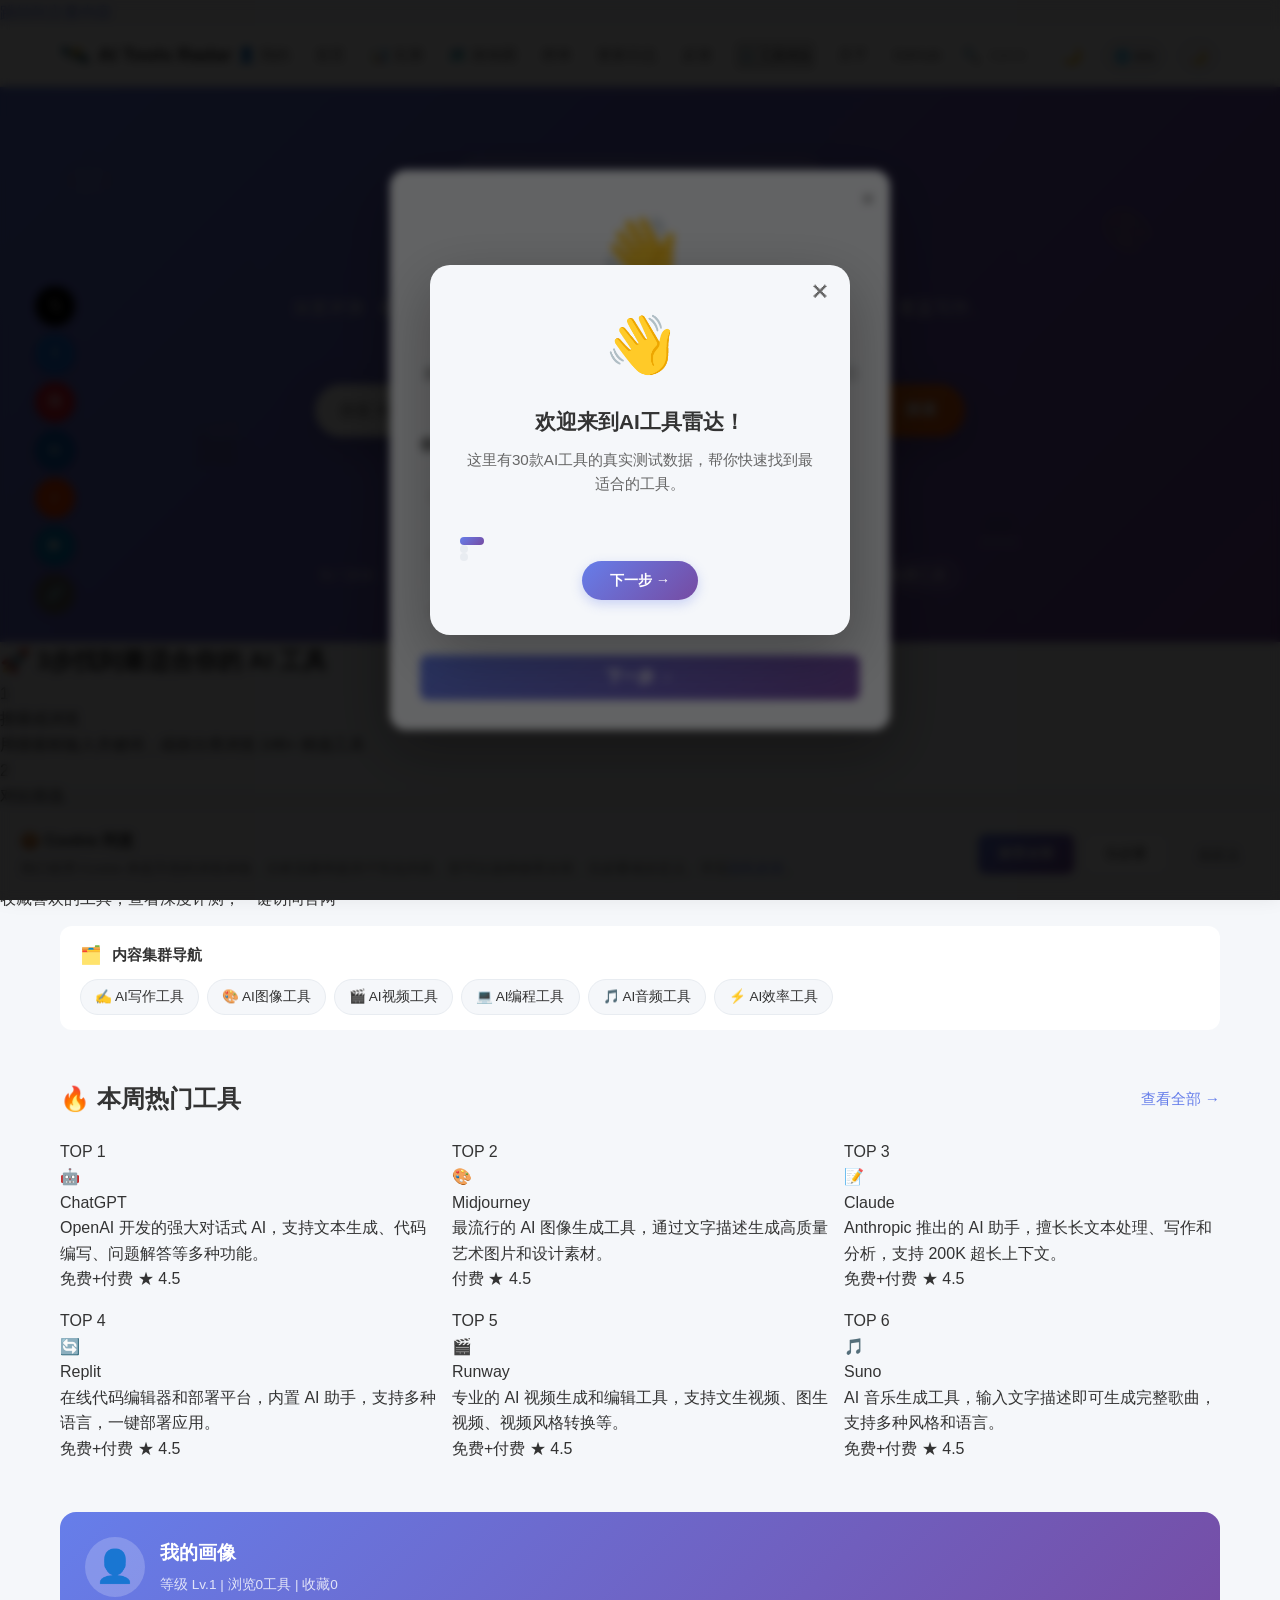
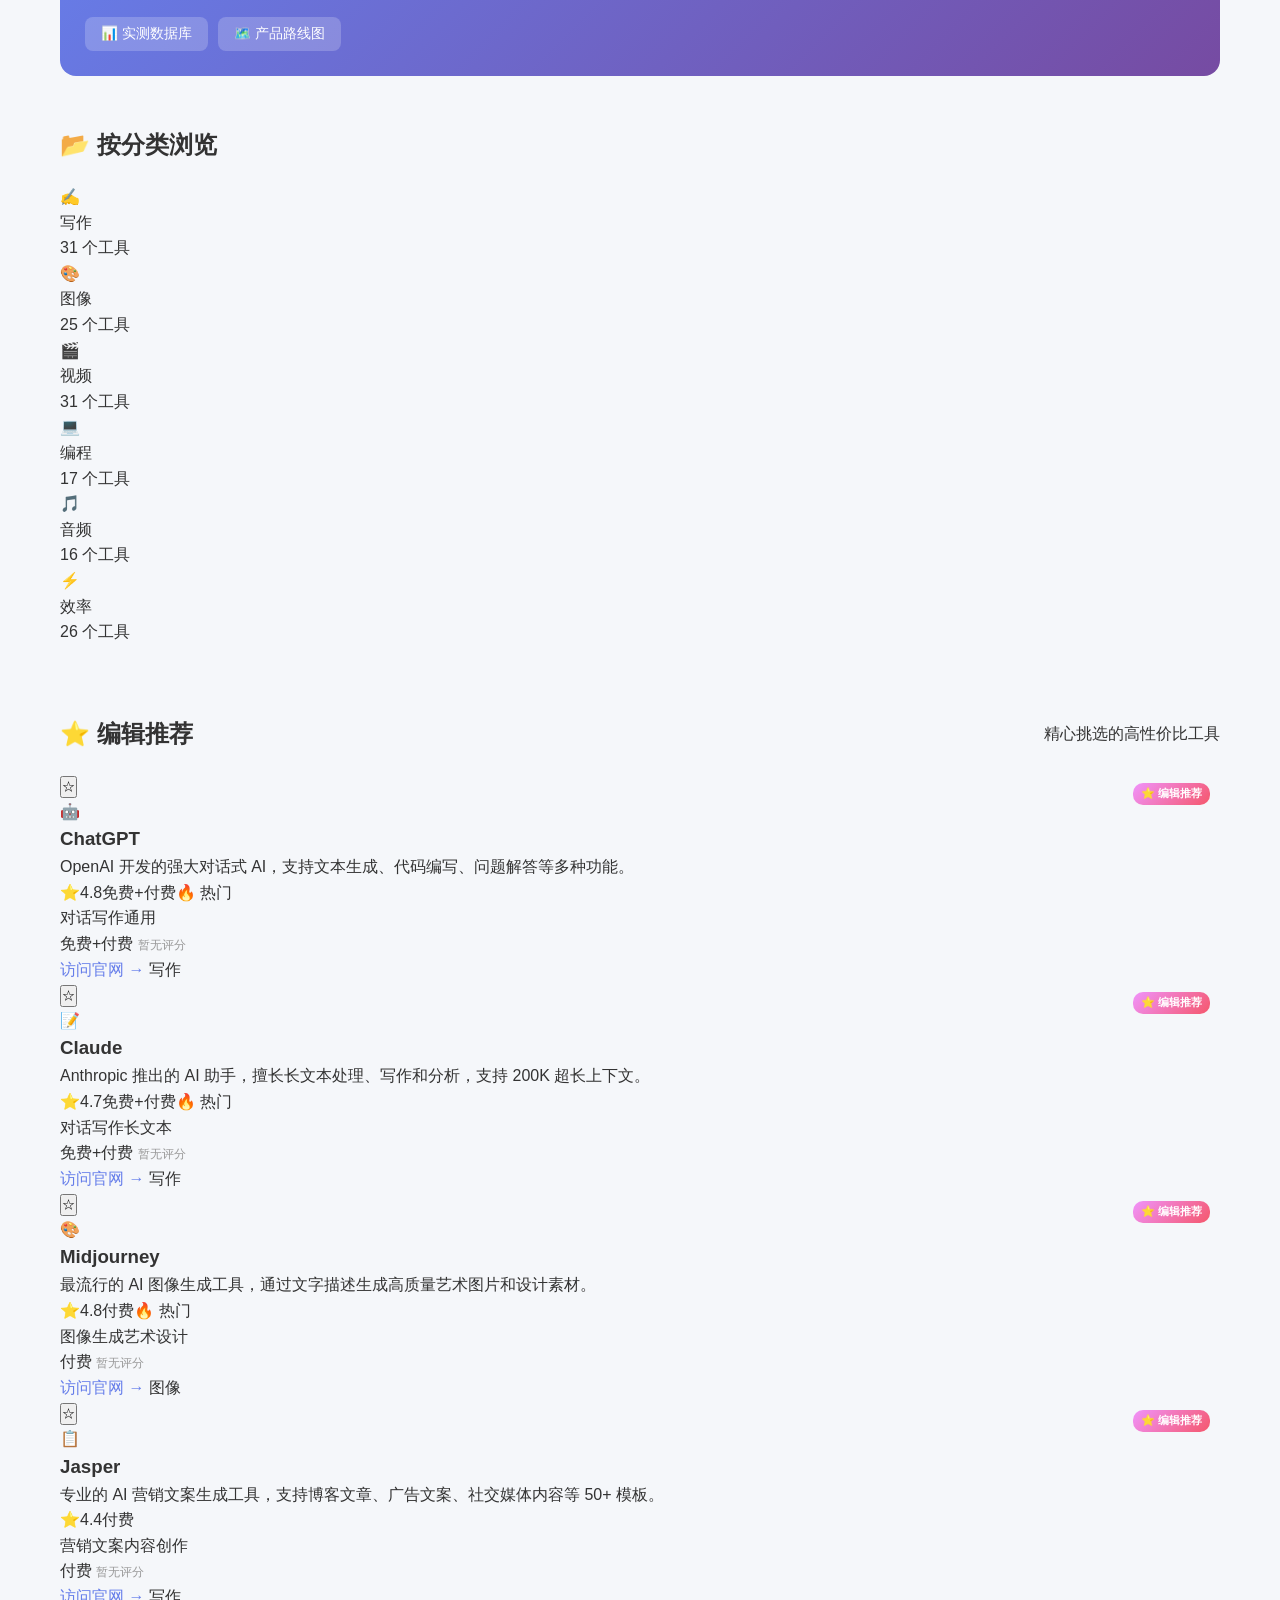
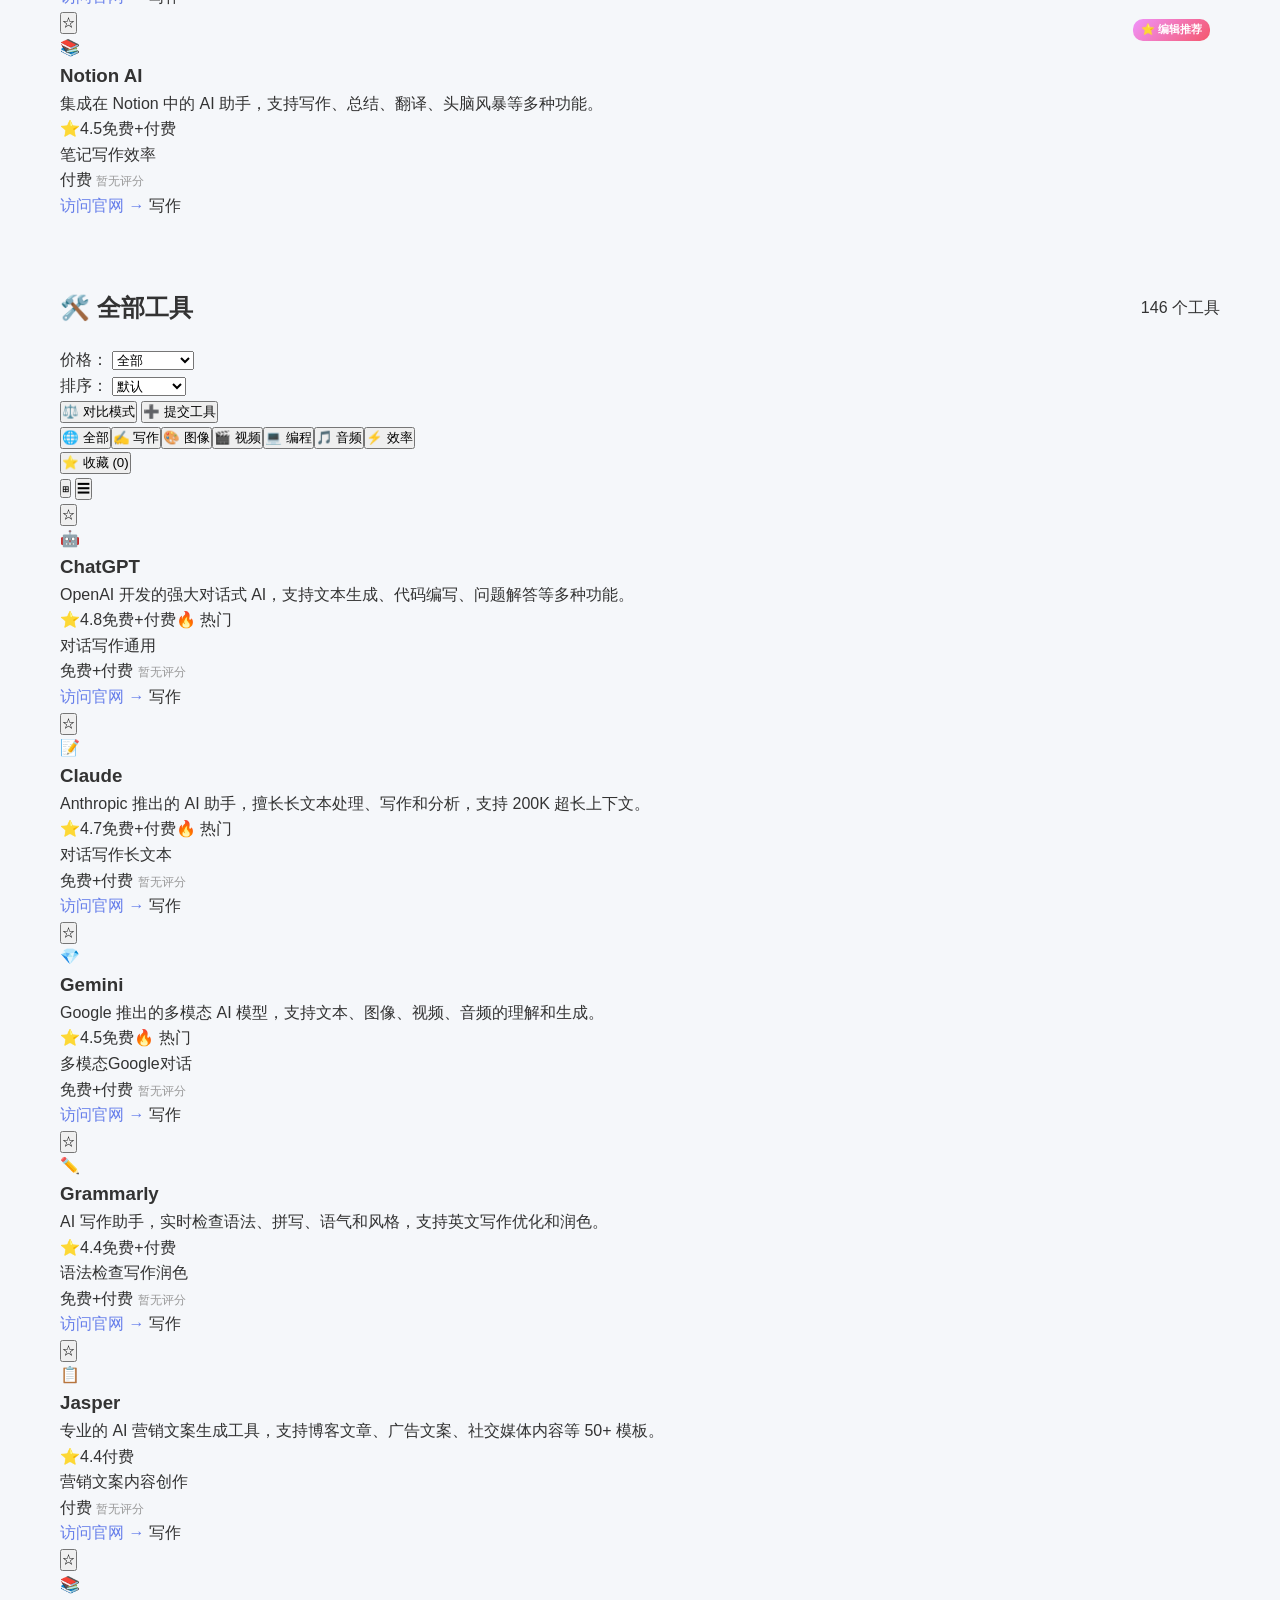
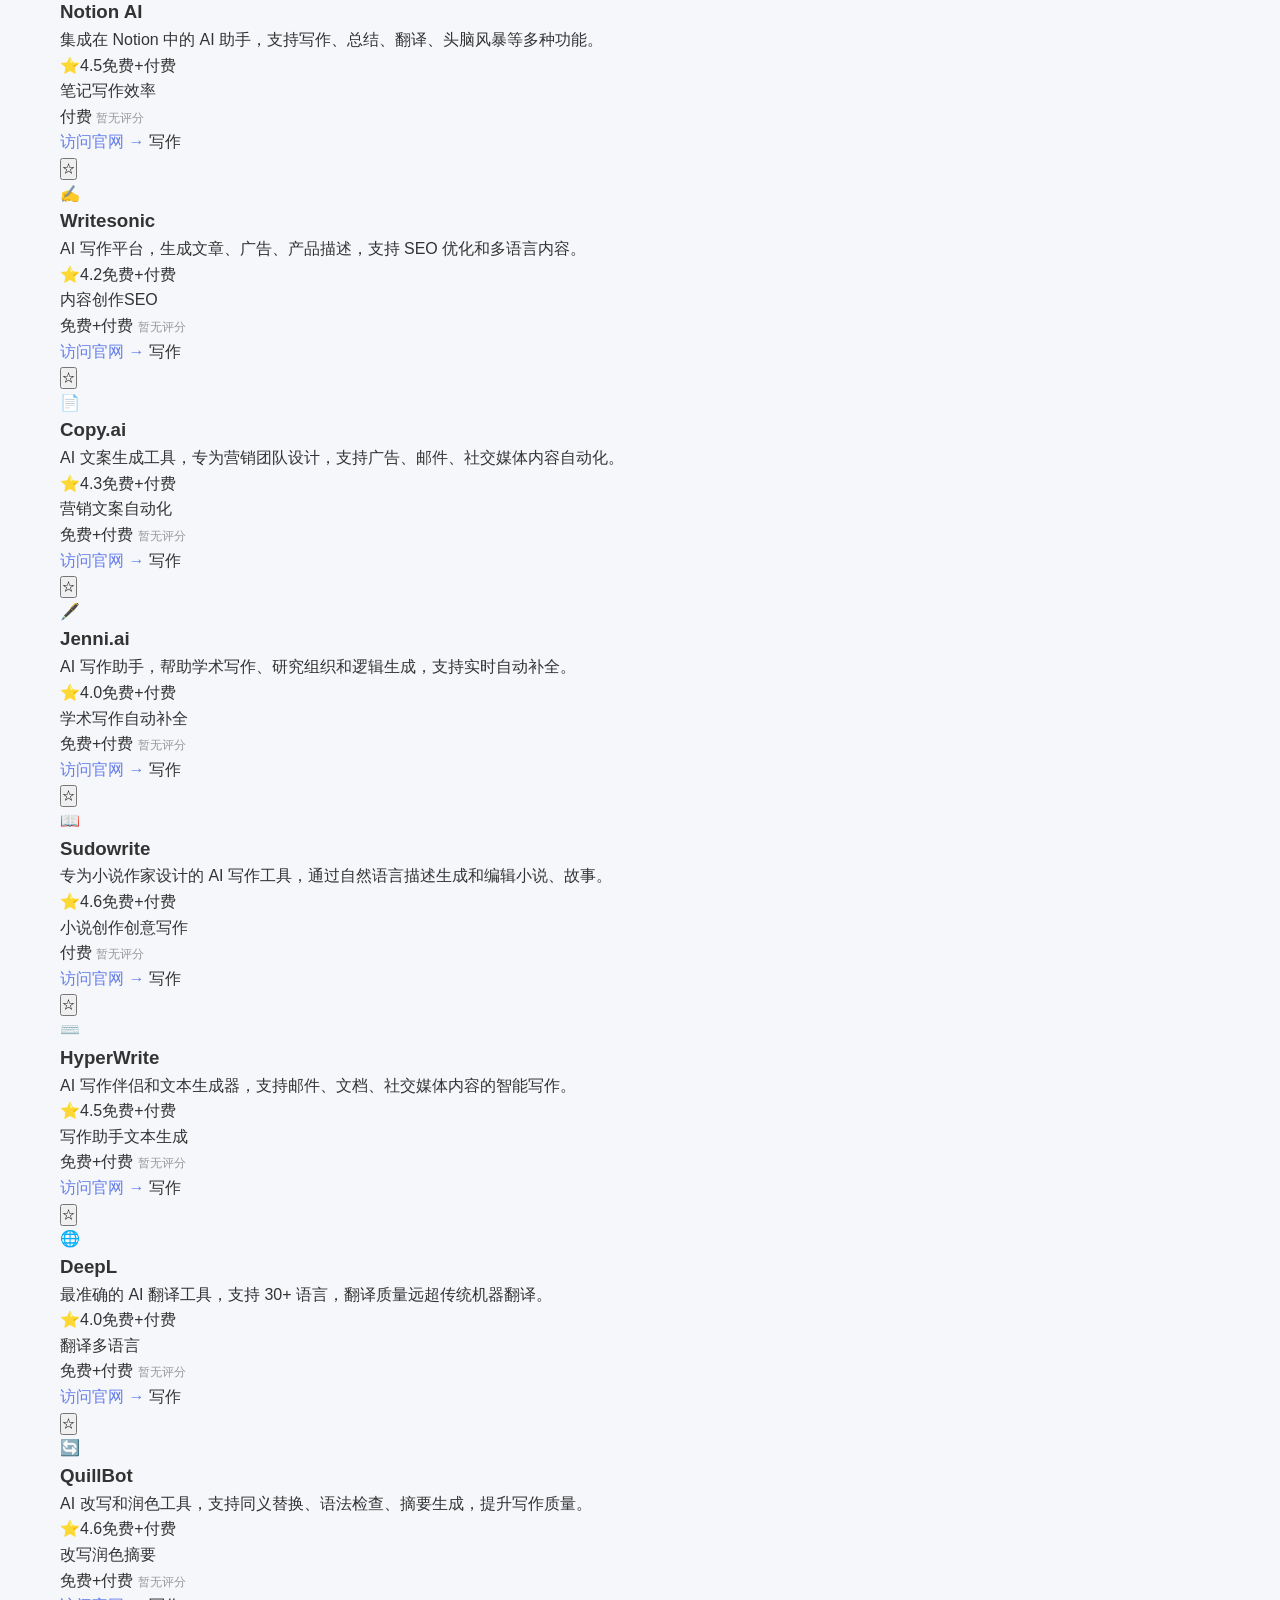
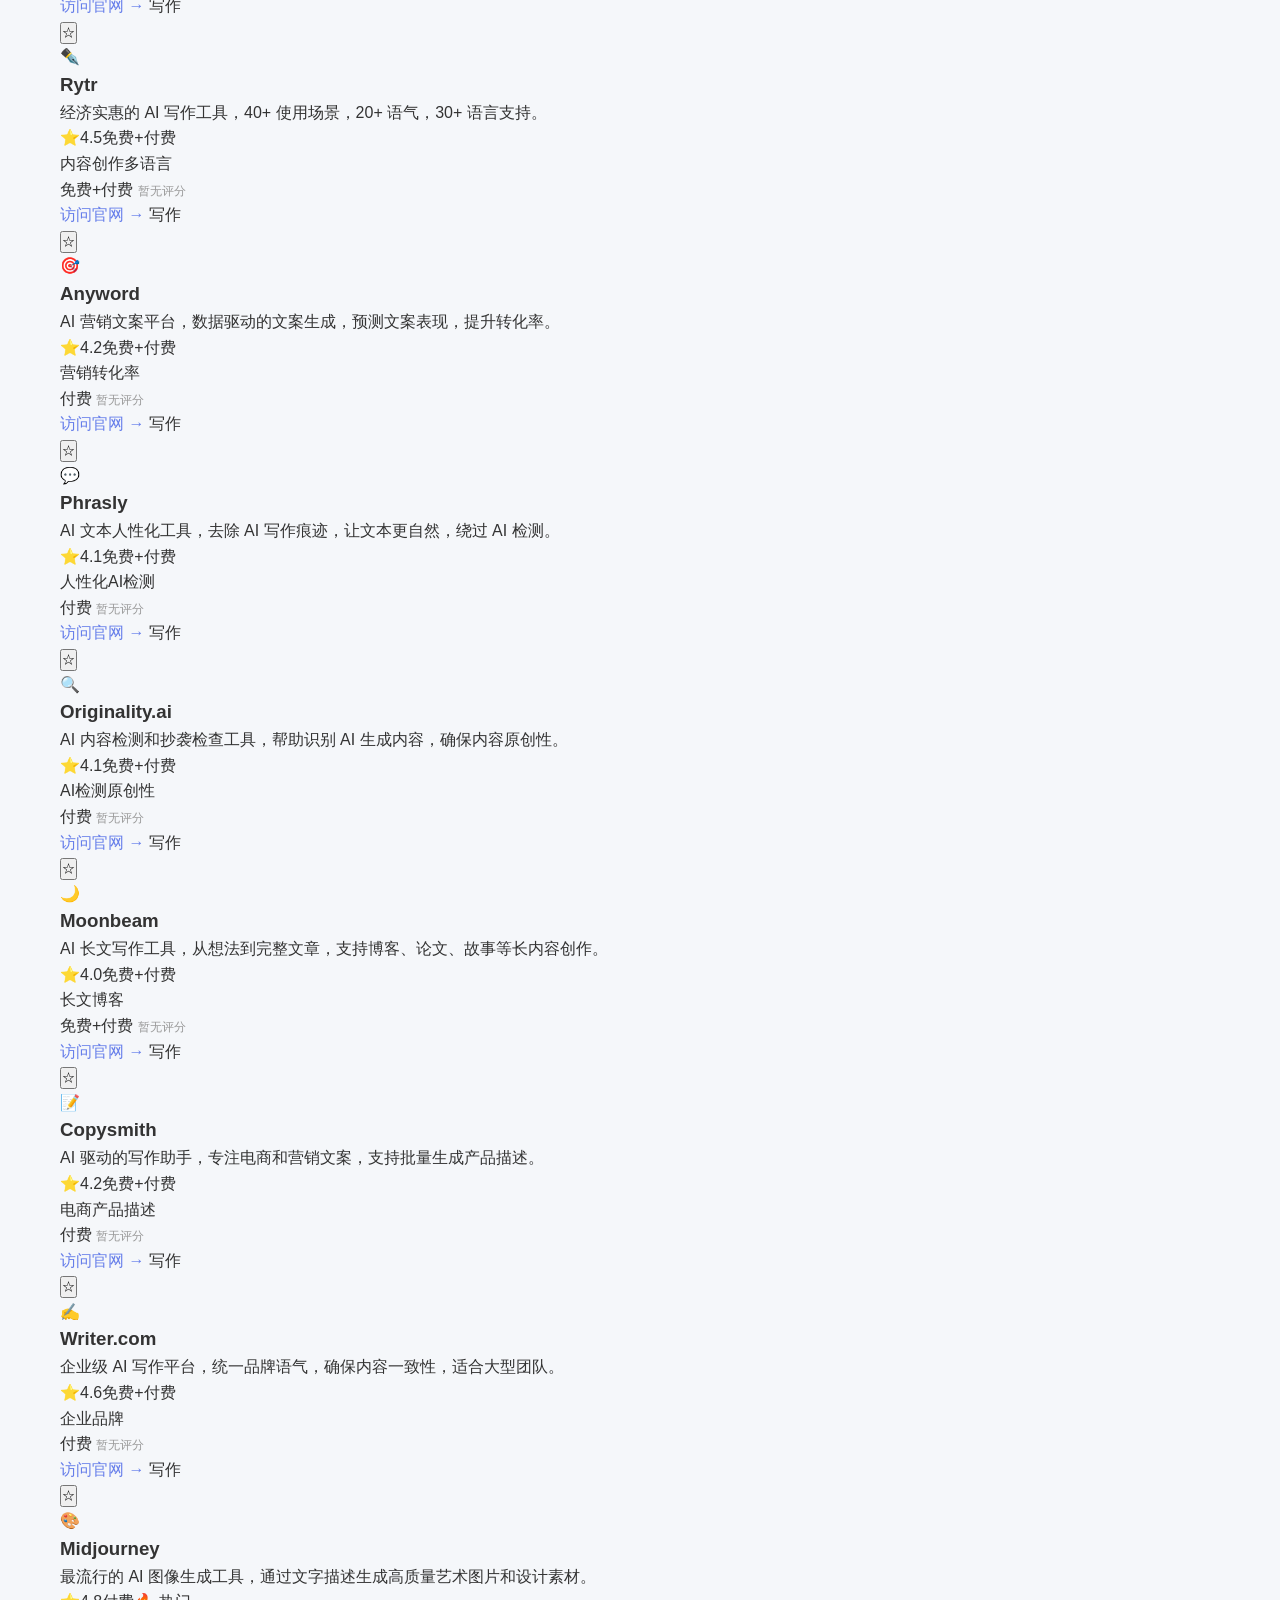
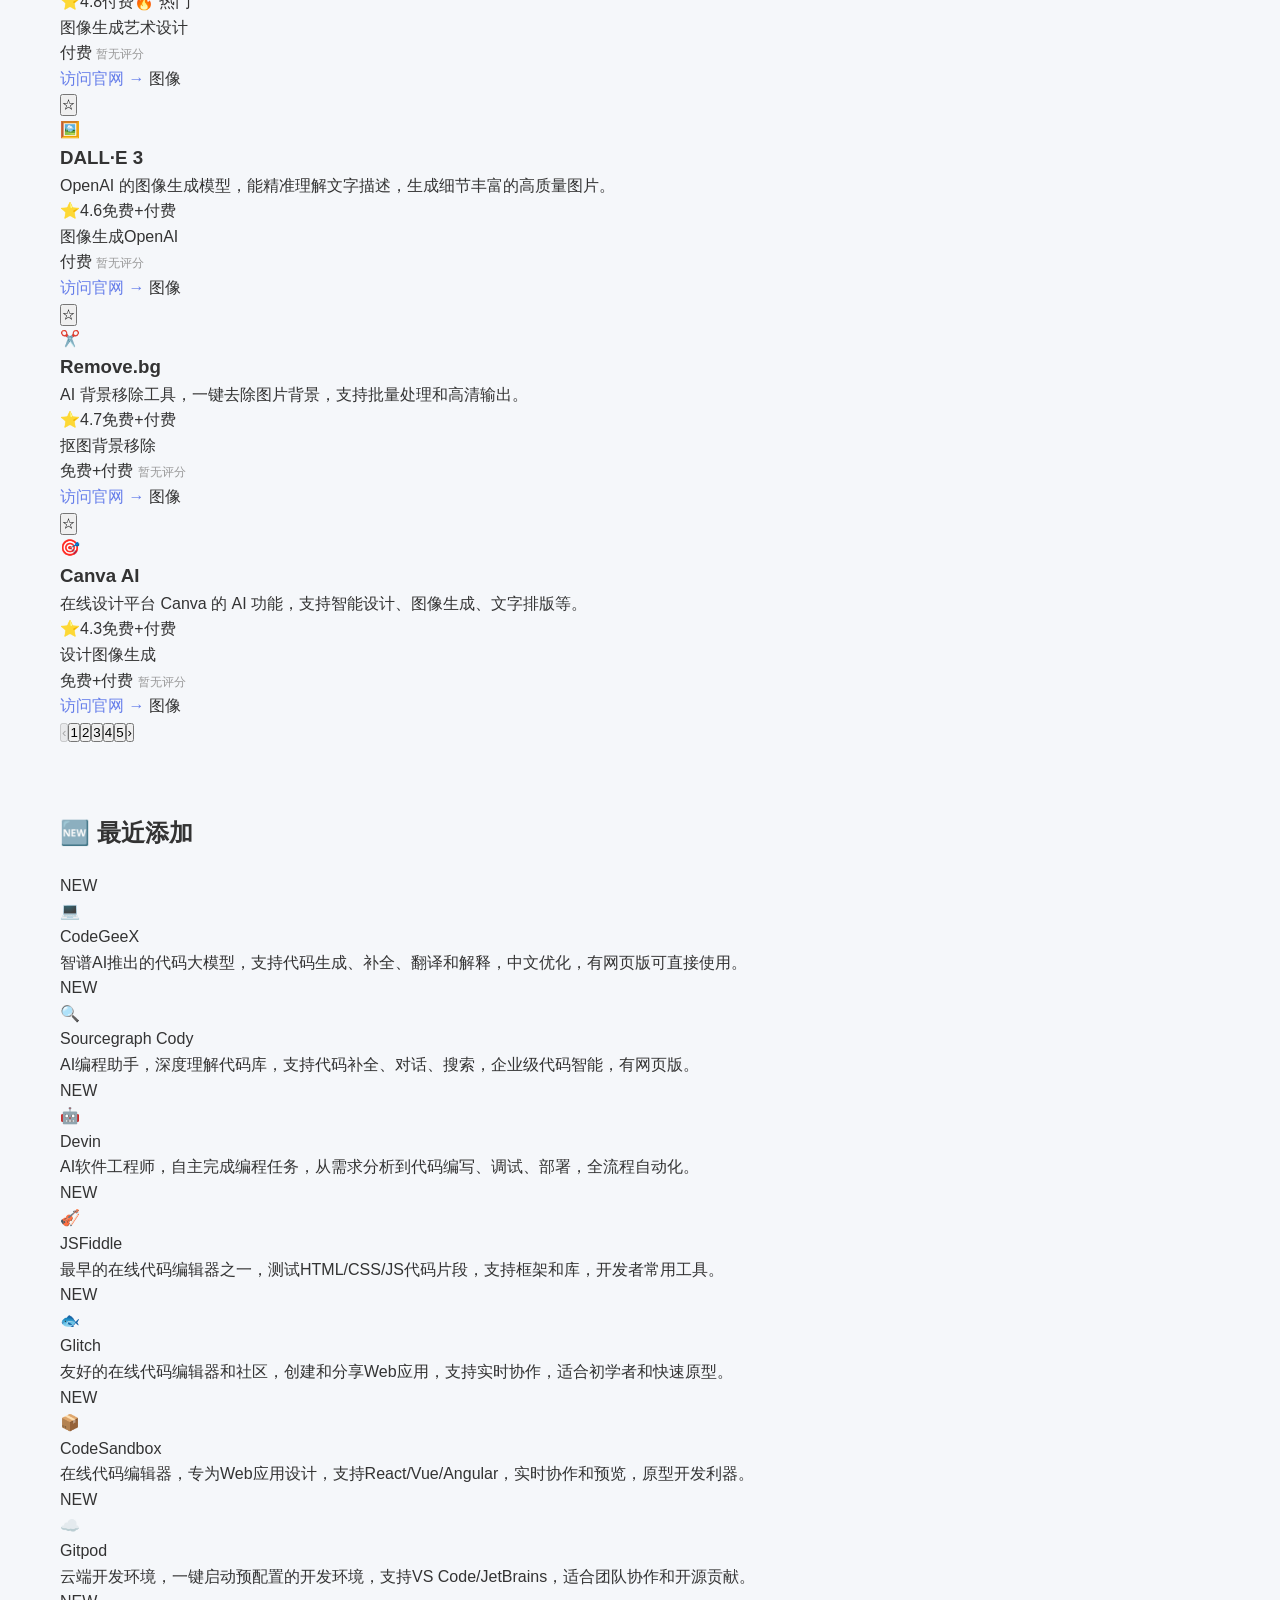
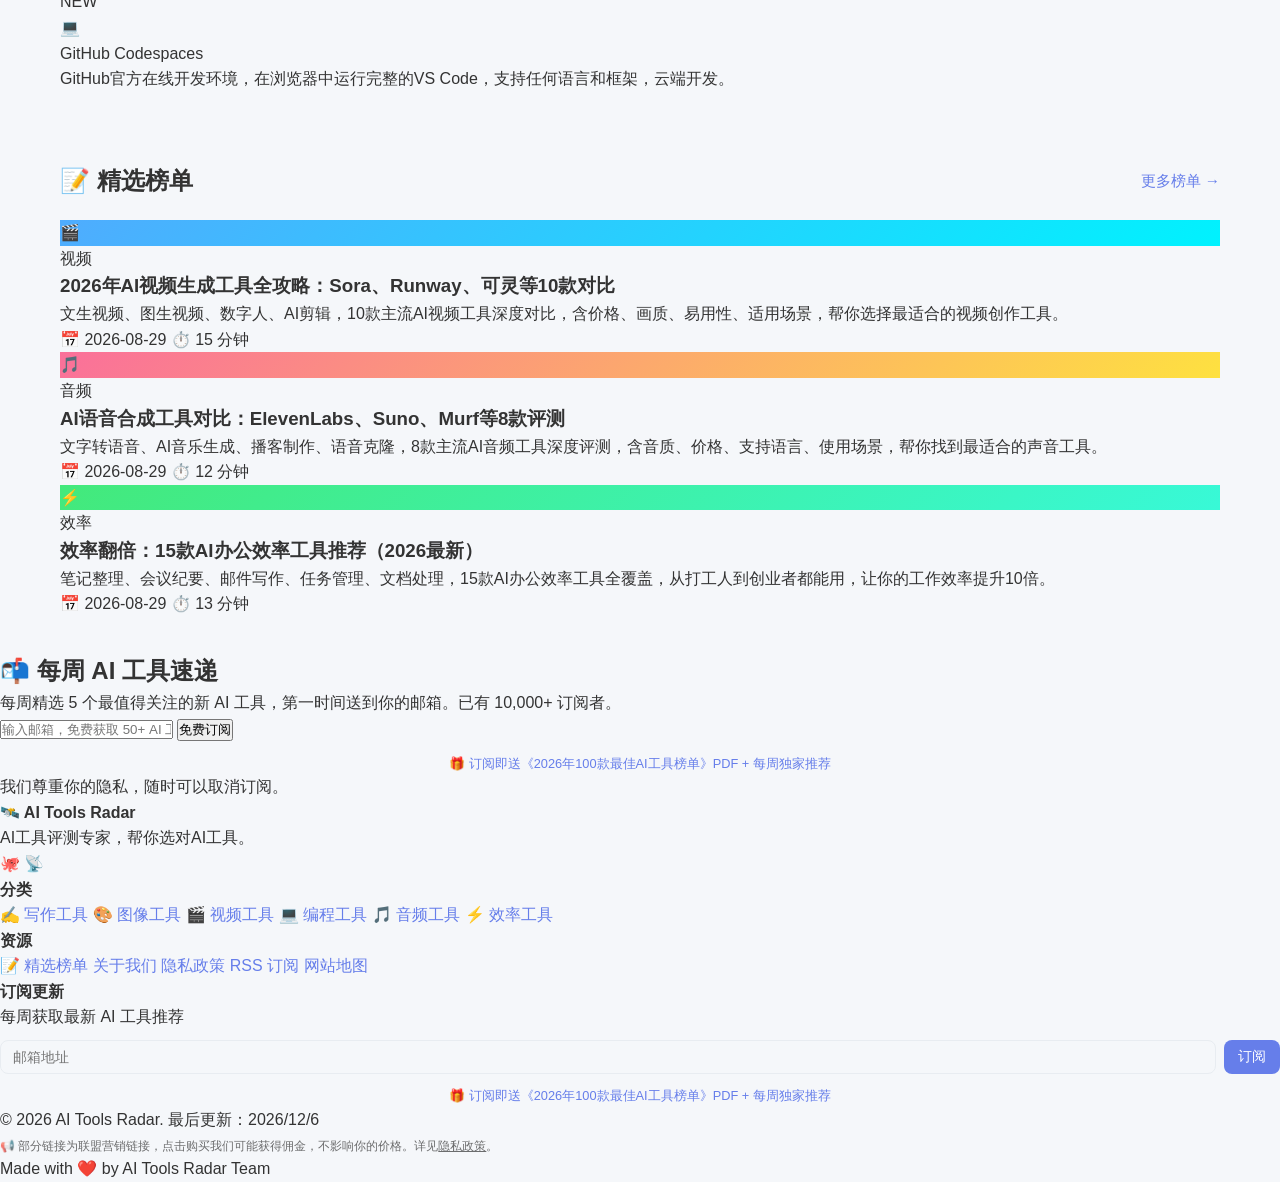
==== commit 1ded4399: "feat: ??articles-v7.js - ?????P0??????" ====
--- a/index.html
+++ b/index.html
@@ -1,4 +1,4 @@
-﻿<!DOCTYPE html><html lang="zh-CN"><head><meta charset="UTF-8"><meta name="viewport" content="width=device-width,initial-scale=1"><title>AI Tools Radar - AI工具评测专家 | 深度评测·横向对比·使用教程</title><meta name="description" content="AI Tools Radar 是AI工具评测专家，提供深度评测、横向对比、使用教程，帮你选对AI工具。146+精选网站类AI工具，覆盖6大分类。"><meta name="keywords" content="AI工具,AI工具导航,AI工具推荐,ChatGPT,Midjourney,AI写作,AI绘画,AI视频,AI编程,AI工具大全"><meta name="author" content="AI Tools Radar"><meta name="robots" content="index, follow"><link rel="canonical" href="https://qxgjz.github.io/ai-tools-radar/"><meta property="og:type" content="website"><meta property="og:title" content="AI Tools Radar - AI工具评测专家"><meta property="og:description" content="深度评测·横向对比·使用教程，帮你选对AI工具。146+精选网站类AI工具。"><meta property="og:url" content="https://qxgjz.github.io/ai-tools-radar/"><meta property="og:site_name" content="AI Tools Radar"><meta property="og:image" content="https://qxgjz.github.io/ai-tools-radar/og-image.png"><meta property="og:locale" content="zh_CN"><meta name="twitter:card" content="summary_large_image"><meta name="twitter:title" content="AI Tools Radar - AI工具评测专家"><meta name="twitter:description" content="深度评测·横向对比·使用教程，帮你选对AI工具。"><meta name="twitter:image" content="https://qxgjz.github.io/ai-tools-radar/og-image.png"><link rel="icon" href="data:image/svg+xml,<svg xmlns='http://www.w3.org/2000/svg' viewBox='0 0 100 100'><text y='.9em' font-size='90'>🛰️</text></svg>"><link rel="manifest" href="manifest.json"><meta name="theme-color" content="#667eea"><!-- 安全头：CSP、X-Frame-Options、X-Content-Type-Options、Referrer-Policy、Permissions-Policy --><meta http-equiv="Content-Security-Policy" content="default-src 'self'; script-src 'self' 'unsafe-inline' 'unsafe-eval' https://www.googletagmanager.com https://www.google-analytics.com https://pagead2.googlesyndication.com https://giscus.app https://cloud.umami.is; style-src 'self' 'unsafe-inline' https://fonts.googleapis.com; font-src 'self' https://fonts.gstatic.com data:; img-src 'self' data: https: blob:; connect-src 'self' https://www.google-analytics.com https://formspree.io https://api.github.com; frame-src 'self' https://giscus.app https://www.youtube.com; object-src 'none'; base-uri 'self'; form-action 'self' https://formspree.io;"><meta http-equiv="X-Frame-Options" content="SAMEORIGIN"><meta http-equiv="X-Content-Type-Options" content="nosniff"><meta name="referrer" content="strict-origin-when-cross-origin"><meta name="permissions-policy" content="geolocation=(), microphone=(), camera=(), payment=(), usb=()"><!-- 资源提示：预连接第三方域名，提升加载速度 --><link rel="preconnect" href="https://fonts.googleapis.com"><link rel="preconnect" href="https://fonts.gstatic.com" crossorigin><link rel="dns-prefetch" href="https://www.google-analytics.com"><link rel="dns-prefetch" href="https://pagead2.googlesyndication.com"><link rel="dns-prefetch" href="https://giscus.app"><link rel="dns-prefetch" href="https://avatars.githubusercontent.com"><link rel="dns-prefetch" href="https://formspree.io"><!-- 第三方脚本延迟加载（页面加载完成后再加载，不阻塞首屏）--><script>window.addEventListener('load',function(){
+<!DOCTYPE html><html lang="zh-CN"><head><meta charset="UTF-8"><meta name="viewport" content="width=device-width,initial-scale=1"><title>AI Tools Radar - AI工具评测专家 | 深度评测·横向对比·使用教程</title><meta name="description" content="AI Tools Radar 是AI工具评测专家，提供深度评测、横向对比、使用教程，帮你选对AI工具。146+精选网站类AI工具，覆盖6大分类。"><meta name="keywords" content="AI工具,AI工具导航,AI工具推荐,ChatGPT,Midjourney,AI写作,AI绘画,AI视频,AI编程,AI工具大全"><meta name="author" content="AI Tools Radar"><meta name="robots" content="index, follow"><link rel="canonical" href="https://qxgjz.github.io/ai-tools-radar/"><meta property="og:type" content="website"><meta property="og:title" content="AI Tools Radar - AI工具评测专家"><meta property="og:description" content="深度评测·横向对比·使用教程，帮你选对AI工具。146+精选网站类AI工具。"><meta property="og:url" content="https://qxgjz.github.io/ai-tools-radar/"><meta property="og:site_name" content="AI Tools Radar"><meta property="og:image" content="https://qxgjz.github.io/ai-tools-radar/og-image.png"><meta property="og:locale" content="zh_CN"><meta name="twitter:card" content="summary_large_image"><meta name="twitter:title" content="AI Tools Radar - AI工具评测专家"><meta name="twitter:description" content="深度评测·横向对比·使用教程，帮你选对AI工具。"><meta name="twitter:image" content="https://qxgjz.github.io/ai-tools-radar/og-image.png"><link rel="icon" href="data:image/svg+xml,<svg xmlns='http://www.w3.org/2000/svg' viewBox='0 0 100 100'><text y='.9em' font-size='90'>🛰️</text></svg>"><link rel="manifest" href="manifest.json"><meta name="theme-color" content="#667eea"><!-- 安全头：CSP、X-Frame-Options、X-Content-Type-Options、Referrer-Policy、Permissions-Policy --><meta http-equiv="Content-Security-Policy" content="default-src 'self'; script-src 'self' 'unsafe-inline' 'unsafe-eval' https://www.googletagmanager.com https://www.google-analytics.com https://pagead2.googlesyndication.com https://giscus.app https://cloud.umami.is; style-src 'self' 'unsafe-inline' https://fonts.googleapis.com; font-src 'self' https://fonts.gstatic.com data:; img-src 'self' data: https: blob:; connect-src 'self' https://www.google-analytics.com https://formspree.io https://api.github.com; frame-src 'self' https://giscus.app https://www.youtube.com; object-src 'none'; base-uri 'self'; form-action 'self' https://formspree.io;"><meta http-equiv="X-Frame-Options" content="SAMEORIGIN"><meta http-equiv="X-Content-Type-Options" content="nosniff"><meta name="referrer" content="strict-origin-when-cross-origin"><meta name="permissions-policy" content="geolocation=(), microphone=(), camera=(), payment=(), usb=()"><!-- 资源提示：预连接第三方域名，提升加载速度 --><link rel="preconnect" href="https://fonts.googleapis.com"><link rel="preconnect" href="https://fonts.gstatic.com" crossorigin><link rel="dns-prefetch" href="https://www.google-analytics.com"><link rel="dns-prefetch" href="https://pagead2.googlesyndication.com"><link rel="dns-prefetch" href="https://giscus.app"><link rel="dns-prefetch" href="https://avatars.githubusercontent.com"><link rel="dns-prefetch" href="https://formspree.io"><!-- 第三方脚本延迟加载（页面加载完成后再加载，不阻塞首屏）--><script>window.addEventListener('load',function(){
 // Google AdSense（配置真实发布商ID后自动加载）
 var adsenseId='ca-pub-XXXXXXXXXXXXXXXX';
 if(adsenseId.indexOf('XXXXXXXX')<0){
@@ -27,4 +27,4 @@
             "target": "https://qxgjz.github.io/ai-tools-radar/?q={search_term_string}",
             "query-input": "required name=search_term_string"
         }
-    }</script><style>.hero{background:linear-gradient(135deg,#667eea 0,#764ba2 100%)}.dark .hero{background:linear-gradient(135deg,#1a1a2e 0,#16213e 100%)}</style><link rel="stylesheet" href="style.css"></head><body><a href="#homeView" class="skip-link">跳转到主要内容</a><nav class="navbar"><div class="nav-container"><a href="#" class="nav-logo" onclick='return navigateTo("home"),!1'><span class="nav-logo-icon">🛰️</span> <span class="nav-logo-text">AI Tools Radar</span></a><div class="nav-links"><a href="#" onclick='return navigateTo("home"),!1'>首页</a> <a href="#/blog" onclick="return showBlog(),!1">榜单</a> <button class="nav-compare-btn" onclick="toggleCompareMode()" title="对比工具">⚖️ 工具对比</button> <a href="#/about" onclick='return navigateTo("about"),!1'>关于</a> <a href="https://github.com/qxgjz/ai-tools-radar" target="_blank" rel="noopener">GitHub</a></div><div class="nav-actions"><button id="mobileMenuBtn" class="nav-btn" style="display:none" title="菜单">☰</button><button id="langToggle" class="nav-btn" title="切换语言">🌐 EN</button> <button id="themeToggle" class="nav-btn" title="切换主题">🌙</button></div></div><div id="mobileMenu" style="display:none;position:fixed;top:60px;left:0;right:0;background:var(--bg-primary);border-bottom:1px solid var(--border-color);padding:20px;z-index:999;box-shadow:0 4px 12px rgba(0,0,0,.1);"><a href="#" onclick='return navigateTo("home"),!1' style="display:block;padding:12px 0;border-bottom:1px solid var(--border-color);text-decoration:none;color:var(--text-primary);">🏠 首页</a><a href="#/blog" onclick="return showBlog(),!1" style="display:block;padding:12px 0;border-bottom:1px solid var(--border-color);text-decoration:none;color:var(--text-primary);">📝 榜单</a><button onclick="toggleCompareMode()" style="display:block;width:100%;text-align:left;padding:12px 0;border-bottom:1px solid var(--border-color);background:none;border-left:none;border-right:none;border-top:none;color:var(--text-primary);cursor:pointer;font-size:1rem;">⚖️ 工具对比</button><a href="#/about" onclick='return navigateTo("about"),!1' style="display:block;padding:12px 0;border-bottom:1px solid var(--border-color);text-decoration:none;color:var(--text-primary);">ℹ️ 关于</a><a href="https://github.com/qxgjz/ai-tools-radar" target="_blank" rel="noopener" style="display:block;padding:12px 0;text-decoration:none;color:var(--text-primary);">🐙 GitHub</a></div></nav><div id="homeView" tabindex="-1"><section class="hero"><div class="hero-content"><div class="hero-badge">🔥 AI工具评测专家 · 深度评测 · 横向对比 · 使用教程</div><h1 class="hero-title">AI工具<span class="hero-highlight">评测专家</span></h1><p class="hero-subtitle">深度评测 · 横向对比 · 使用教程，帮你选对AI工具。<strong>146+</strong>精选网站类AI工具，覆盖写作、图像、视频、编程、音频、效率六大领域。</p><div class="hero-search"><input id="searchInput" class="hero-search-input" placeholder="搜索 AI 工具，如：ChatGPT、AI绘画、视频生成..." data-i18n-placeholder="searchPlaceholder"> <button class="hero-search-btn" onclick="searchTools()" data-i18n="search">🔍 搜索</button></div><div class="hero-stats"><div class="hero-stat"><div class="hero-stat-num" id="totalTools">146+</div><div class="hero-stat-label">精选工具</div></div><div class="hero-stat-divider"></div><div class="hero-stat"><div class="hero-stat-num" id="totalCategories">6</div><div class="hero-stat-label">工具分类</div></div><div class="hero-stat-divider"></div><div class="hero-stat"><div class="hero-stat-num"><span id="favCount">0</span></div><div class="hero-stat-label">我的收藏</div></div><div class="hero-stat-divider"></div><div class="hero-stat"><div class="hero-stat-num"><span id="visitCount">0</span></div><div class="hero-stat-label">累计访问</div></div></div><div class="hero-tags"><span class="hero-tags-label">热门搜索：</span> <a href="#" class="hero-tag" onclick='return quickSearch("ChatGPT"),!1'>ChatGPT</a> <a href="#" class="hero-tag" onclick='return quickSearch("Midjourney"),!1'>Midjourney</a> <a href="#" class="hero-tag" onclick='return quickSearch("AI绘画"),!1'>AI绘画</a> <a href="#" class="hero-tag" onclick='return quickSearch("视频生成"),!1'>视频生成</a> <a href="#" class="hero-tag" onclick='return quickSearch("代码"),!1'>代码助手</a> <a href="#" class="hero-tag" onclick='return quickSearch("免费"),!1'>免费工具</a></div></div><div class="hero-decoration"><div class="hero-float-icon" style="top:10%;left:5%;animation-delay:0s">🤖</div><div class="hero-float-icon" style="top:20%;right:10%;animation-delay:1s">🎨</div><div class="hero-float-icon" style="bottom:30%;left:15%;animation-delay:2s">🎬</div><div class="hero-float-icon" style="bottom:15%;right:20%;animation-delay:.5s">💻</div><div class="hero-float-icon" style="top:50%;left:50%;animation-delay:1.5s">✨</div></div></section><div class="quick-start"><h2>🚀 3步找到最适合你的 AI 工具</h2><div class="quick-start-steps"><div class="quick-start-step"><div class="quick-step-number">1</div><div class="quick-step-title">搜索或浏览</div><div class="quick-step-desc">用搜索框输入关键词，或按分类浏览 146+ 精选工具</div></div><div class="quick-start-step"><div class="quick-step-number">2</div><div class="quick-step-title">对比筛选</div><div class="quick-step-desc">用价格、评分筛选，或用对比模式并排比较多个工具</div></div><div class="quick-start-step"><div class="quick-step-number">3</div><div class="quick-step-title">收藏使用</div><div class="quick-step-desc">收藏喜欢的工具，查看深度评测，一键访问官网</div></div></div></div><section class="section" id="hotSection"><div class="section-header"><h2 class="section-title">🔥 本周热门工具</h2><a href="#" class="section-more" onclick="return scrollToTools(),!1">查看全部 →</a></div><div class="hot-grid" id="hotGrid"></div></section><div id="recentViewSection" style="display:none" class="section"><div class="section-header"><h2 class="section-title">🕐 最近浏览</h2><span class="result-count" id="recentCount">0 个工具</span></div><div class="tools-grid" id="recentGrid"></div></div><div class="ad-banner"><ins class="adsbygoogle" style="display:block" data-ad-client="ca-pub-XXXXXXXXXXXXXXXX" data-ad-slot="XXXXXXXXXX" data-ad-format="auto" data-full-width-responsive="true"></ins><script>(adsbygoogle=window.adsbygoogle||[]).push({})</script></div><section class="section"><div class="section-header"><h2 class="section-title">📂 按分类浏览</h2></div><div class="category-cards" id="categoryCards"></div></section><section class="section" id="editorPicks"><div class="section-header"><h2 class="section-title">⭐ 编辑推荐</h2><span class="result-count">精心挑选的高性价比工具</span></div><div class="tools-grid" id="editorPicksGrid"></div></section><section class="section" id="toolsSection"><div class="section-header"><h2 class="section-title">🛠️ 全部工具</h2><span class="result-count" id="resultCount">0 个工具</span></div><div class="filter-bar"><div class="filter-group"><label data-i18n="priceFilter">价格：</label> <select id="priceFilter" onchange="applyFilters()"><option value="all" data-i18n="all">全部</option><option value="free" data-i18n="free">免费</option><option value="paid" data-i18n="paid">付费</option><option value="freemium" data-i18n="freemium">免费+付费</option></select></div><div class="filter-group"><label data-i18n="sortBy">排序：</label> <select id="sortBy" onchange="applyFilters()"><option value="default" data-i18n="sortDefault">默认</option><option value="rating" data-i18n="sortRating">评分最高</option><option value="name" data-i18n="sortName">名称 A-Z</option></select></div><div class="filter-group" style="margin-left:auto"><button id="compareBtn" class="compare-btn" onclick="toggleCompareMode()" data-i18n="compare">⚖️ 对比模式</button> <button class="submit-tool-btn" onclick="showSubmitTool()" data-i18n="submitTool">➕ 提交工具</button></div></div><div class="compare-bar" id="compareBar" style="display:none"><span data-i18n="compareSelected">已选择：</span> <strong><span id="compareCount">0</span> <span data-i18n="toolsUnit">个工具</span></strong> <button onclick="clearCompare()" data-i18n="clearCompare">清空</button> <button class="compare-action-btn" onclick='navigateTo("compare")' data-i18n="startCompare">开始对比</button></div><div class="category-filters" id="categoryFilters"></div><div class="view-toggle"><button id="favToggle" class="fav-toggle" title="只看收藏">⭐ 收藏 (<span id="favCount2">0</span>)</button><div class="view-buttons"><button id="gridView" class="view-btn active" title="网格视图">⊞</button> <button id="listView" class="view-btn" title="列表视图">☰</button></div></div><div class="tools-grid" id="toolsGrid"></div><div class="pagination" id="pagination"></div><div class="no-results" id="noResults" style="display:none"><div class="no-results-icon">🔍</div><h3>没有找到匹配的工具</h3><p>试试其他关键词，或 <a href="#" onclick="return clearFilters(),!1">清除筛选条件</a></p></div></section><section class="section" id="recentSection"><div class="section-header"><h2 class="section-title">🆕 最近添加</h2></div><div class="recent-scroll" id="recentScroll"></div></section><section class="section" id="blogSection"><div class="section-header"><h2 class="section-title">📝 精选榜单</h2><a href="#" class="section-more" onclick="return showBlog(),!1">更多榜单 →</a></div><div class="blog-grid" id="blogGrid"></div></section><section class="newsletter"><div class="newsletter-content"><h2 class="newsletter-title">📬 每周 AI 工具速递</h2><p class="newsletter-desc">每周精选 5 个最值得关注的新 AI 工具，第一时间送到你的邮箱。已有 10,000+ 订阅者。</p><form class="newsletter-form" onsubmit="subscribeNewsletter(event)"><input type="email" id="newsletterEmail" class="newsletter-input" placeholder="输入你的邮箱地址" required> <button type="submit" class="newsletter-btn">免费订阅</button></form><p class="newsletter-note">我们尊重你的隐私，随时可以取消订阅。</p></div></section></div><div id="detailView" style="display:none"><div class="detail-container"><button class="back-btn" onclick='navigateTo("home")' data-i18n="back">← 返回列表</button><div id="detailContent"></div><div id="commentsSection" style="display:none;margin-top:30px;padding-top:20px;border-top:1px solid var(--border-color);"><h3 style="margin-bottom:15px;font-size:1.3rem;">💬 用户评论与讨论</h3><p style="color:var(--text-secondary);font-size:0.9rem;margin-bottom:15px;">用 GitHub 账号登录即可评论，分享你的使用体验和建议。</p><div class="giscus" id="giscusContainer"></div></div></div></div><div id="compareView" style="display:none"><div class="detail-container"><button class="back-btn" onclick='navigateTo("home")'>← 返回列表</button><div id="compareContent"></div></div></div><div id="blogView" style="display:none"><div class="detail-container"><button class="back-btn" onclick='navigateTo("home")'>← 返回首页</button><h1 style="margin:20px 0">📝 精选榜单</h1><div id="blogListContent"></div></div></div><div id="blogArticleView" style="display:none"><div class="detail-container"><button class="back-btn" onclick="showBlog()">← 返回榜单</button><div id="blogArticleContent"></div></div></div><div id="aboutView" style="display:none"><div class="page-content"><h1>关于 AI Tools Radar</h1><p>AI Tools Radar 是一个专注于 AI 工具发现和评测的导航平台。我们的使命是帮助每个人快速找到最适合自己的 AI 工具，提升工作和创作效率。</p><h2>我们做什么</h2><ul><li>精选全球最优质的 AI 工具，覆盖写作、图像、视频、编程、音频、效率六大领域</li><li>提供深度评测、价格对比、用户评分，帮你做出明智的选择</li><li>每周更新最新的 AI 工具和趋势，让你始终站在 AI 前沿</li></ul><h2>为什么选择我们</h2><ul><li><strong>精选而非堆砌</strong>：每个工具都经过人工筛选，只收录真正好用的工具</li><li><strong>客观中立</strong>：我们不接受付费排名，所有推荐基于工具本身的质量</li><li><strong>持续更新</strong>：AI 领域日新月异，我们保持高频更新</li><li><strong>用户驱动</strong>：欢迎提交你发现的好工具，也可以给工具打分</li></ul><h2>联系我们</h2><p>有任何建议或合作意向，欢迎通过以下方式联系我们：</p><ul><li>GitHub: <a href="https://github.com/qxgjz/ai-tools-radar" target="_blank" rel="noopener">github.com/qxgjz/ai-tools-radar</a></li><li>提交工具：点击页面右上角的「提交工具」按钮</li></ul><h2>免责声明</h2><p>本站所有工具信息均来自公开渠道，工具的价格和功能可能随时变化，请以官方网站为准。本站不对任何工具的使用后果负责。</p></div></div><div id="privacyView" style="display:none"><div class="page-content"><h1>隐私政策</h1><p>最后更新：2026年8月29日</p><div style="background:var(--bg-secondary);padding:15px 20px;border-radius:8px;margin-bottom:25px;border-left:4px solid #667eea;"><p style="margin:0;font-size:.9rem;"><strong>摘要：</strong>我们重视你的隐私。我们只收集匿名的访问数据用于改进网站，你的个性化设置仅存储在你的浏览器本地。我们使用 Google Analytics 分析流量，使用 Google AdSense 展示广告。我们不会出售你的个人信息。</p></div><h2>1. 我们收集的信息</h2><h3>1.1 自动收集的信息</h3><p>当你访问本网站时，我们会自动收集以下匿名信息：</p><ul><li><strong>访问数据</strong>：访问时间、访问时长、访问的页面、退出页面</li><li><strong>设备信息</strong>：浏览器类型和版本、操作系统、设备类型、屏幕分辨率</li><li><strong>网络信息</strong>：IP地址（匿名化处理）、ISP、大致地理位置（国家/地区级别，精确到城市级别）</li><li><strong>行为数据</strong>：点击的链接、搜索关键词、使用的功能（筛选、对比、收藏等）</li></ul><p>这些数据通过 Google Analytics 收集，完全匿名，无法识别到具体个人。我们不会将这些数据与任何可识别个人身份的信息关联。</p><h3>1.2 你主动提供的信息</h3><p>目前，本网站不需要注册账户。你可以通过以下方式主动提供信息：</p><ul><li><strong>邮件订阅</strong>：如果你订阅我们的邮件列表，我们会收集你的邮箱地址</li><li><strong>提交工具</strong>：如果你通过表单提交新工具，我们会收集你填写的工具信息和联系方式（如有）</li><li><strong>评论</strong>：如果你通过 Giscus 发表评论，你的 GitHub 用户名和评论内容会被公开显示</li></ul><h3>1.3 本地存储信息</h3><p>我们使用浏览器的 localStorage 和 IndexedDB 存储你的个性化设置，包括：</p><ul><li>收藏的工具列表</li><li>工具评分记录</li><li>最近浏览的工具</li><li>主题偏好（亮色/暗色）</li><li>语言偏好（中文/英文）</li><li>用户积分和徽章</li><li>A/B 测试分组</li><li>邮件订阅状态</li></ul><p><strong>重要：</strong>这些数据仅存储在你的浏览器本地，<strong>不会上传到我们的服务器</strong>。清除浏览器数据会删除这些信息。</p><h2>2. 我们如何使用你的信息</h2><p>我们收集的信息仅用于以下目的：</p><ul><li><strong>改进网站</strong>：分析用户行为，了解哪些功能受欢迎，优化用户体验</li><li><strong>内容优化</strong>：了解用户搜索什么内容，创作更有价值的内容</li><li><strong>性能监控</strong>：监控网站性能，及时发现和修复问题</li><li><strong>安全防护</strong>：检测和防止恶意行为、垃圾信息和安全威胁</li><li><strong>广告展示</strong>：通过 Google AdSense 展示个性化广告（如启用）</li><li><strong>邮件通信</strong>：如果你订阅了邮件，发送更新和资讯</li></ul><p>我们<strong>不会</strong>将你的信息用于以下目的：</p><ul><li>出售或出租你的个人信息给第三方</li><li>将你的信息用于与上述目的无关的用途</li><li>向你发送未经请求的营销信息（除非你明确订阅）</li></ul><h2>3. 数据保留期限</h2><ul><li><strong>Google Analytics 数据</strong>：保留 26 个月，之后自动删除或匿名化</li><li><strong>本地存储数据</strong>：保留在你的浏览器中，直到你主动清除</li><li><strong>邮件订阅信息</strong>：保留到你取消订阅为止</li><li><strong>评论数据</strong>：通过 Giscus 存储在 GitHub，保留到你删除评论为止</li></ul><h2>4. 你的权利</h2><p>根据适用的数据保护法律（包括 GDPR 和 CCPA），你享有以下权利：</p><ul><li><strong>访问权</strong>：你有权访问我们持有的关于你的数据</li><li><strong>更正权</strong>：你有权要求更正不准确的数据</li><li><strong>删除权</strong>：你有权要求删除你的个人数据（在某些情况下）</li><li><strong>限制处理权</strong>：你有权限制我们处理你的数据</li><li><strong>数据可携带权</strong>：你有权以结构化、常用格式获取你的数据</li><li><strong>反对权</strong>：你有权反对我们处理你的数据</li><li><strong>撤回同意权</strong>：你有权随时撤回之前给予的同意</li></ul><p>要行使这些权利，请通过本政策末尾的联系方式联系我们。我们会在 30 天内回复你的请求。</p><h2>5. Cookie 和类似技术</h2><h3>5.1 我们使用的 Cookie</h3><table style="width:100%;border-collapse:collapse;margin:15px 0;font-size:.9rem;"><tr style="background:var(--bg-secondary);"><th style="padding:10px;text-align:left;border:1px solid var(--border-color);">Cookie 名称</th><th style="padding:10px;text-align:left;border:1px solid var(--border-color);">提供方</th><th style="padding:10px;text-align:left;border:1px solid var(--border-color);">用途</th><th style="padding:10px;text-align:left;border:1px solid var(--border-color);">保留期</th></tr><tr><td style="padding:10px;border:1px solid var(--border-color);">_ga</td><td style="padding:10px;border:1px solid var(--border-color);">Google Analytics</td><td style="padding:10px;border:1px solid var(--border-color);">区分用户</td><td style="padding:10px;border:1px solid var(--border-color);">2年</td></tr><tr><td style="padding:10px;border:1px solid var(--border-color);">_ga_*</td><td style="padding:10px;border:1px solid var(--border-color);">Google Analytics</td><td style="padding:10px;border:1px solid var(--border-color);">维护会话状态</td><td style="padding:10px;border:1px solid var(--border-color);">2年</td></tr><tr><td style="padding:10px;border:1px solid var(--border-color);">IDE</td><td style="padding:10px;border:1px solid var(--border-color);">Google AdSense</td><td style="padding:10px;border:1px solid var(--border-color);">广告个性化</td><td style="padding:10px;border:1px solid var(--border-color);">1年</td></tr><tr><td style="padding:10px;border:1px solid var(--border-color);">test_cookie</td><td style="padding:10px;border:1px solid var(--border-color);">Google AdSense</td><td style="padding:10px;border:1px solid var(--border-color);">检查浏览器是否支持 Cookie</td><td style="padding:10px;border:1px solid var(--border-color);">15分钟</td></tr></table><h3>5.2 管理 Cookie</h3><p>你可以通过浏览器设置管理或删除 Cookie。大多数浏览器允许你：</p><ul><li>查看和删除特定 Cookie</li><li>阻止第三方 Cookie</li><li>阻止所有 Cookie</li><li>清除所有 Cookie</li></ul><p>请注意，禁用 Cookie 可能会影响网站的部分功能。你可以在 <a href="https://www.allaboutcookies.org" target="_blank" rel="noopener">All About Cookies</a> 了解更多关于 Cookie 的信息。</p><h3>5.3 个性化广告</h3><p>我们使用 Google AdSense 展示广告。Google 可能会根据你的浏览历史和兴趣展示个性化广告。你可以：</p><ul><li>在 <a href="https://adssettings.google.com" target="_blank" rel="noopener">Google 广告设置</a> 中管理或关闭个性化广告</li><li>使用 <a href="https://optout.aboutads.info" target="_blank" rel="noopener">NAI 选择退出工具</a> 退出第三方广告 Cookie</li><li>使用浏览器的"请勿追踪"（DNT）功能</li></ul><h2>6. 第三方服务</h2><p>本网站使用以下第三方服务，这些服务有各自的隐私政策：</p><ul><li><strong>GitHub Pages</strong>：网站托管服务。<a href="https://docs.github.com/en/site-policy/privacy-policies/github-privacy-statement" target="_blank" rel="noopener">隐私政策</a></li><li><strong>Google Analytics</strong>：网站流量分析。<a href="https://policies.google.com/privacy" target="_blank" rel="noopener">隐私政策</a> | <a href="https://tools.google.com/dlpage/gaoptout" target="_blank" rel="noopener">选择退出</a></li><li><strong>Google AdSense</strong>：广告展示。<a href="https://policies.google.com/privacy" target="_blank" rel="noopener">隐私政策</a></li><li><strong>Google Fonts</strong>：字体服务。<a href="https://policies.google.com/privacy" target="_blank" rel="noopener">隐私政策</a></li><li><strong>Giscus</strong>：评论系统（基于 GitHub Discussions）。<a href="https://github.com/giscus/giscus/blob/main/PRIVACY.md" target="_blank" rel="noopener">隐私政策</a></li><li><strong>Formspree</strong>：表单提交服务。<a href="https://formspree.io/legal/privacy-policy/" target="_blank" rel="noopener">隐私政策</a></li></ul><p>我们对这些第三方服务的隐私政策不承担责任。建议你查阅相关服务的隐私政策。</p><h2>7. 联盟营销披露</h2><div style="background:#fffbeb;padding:15px 20px;border-radius:8px;margin:15px 0;border-left:4px solid #f59e0b;"><p style="margin:0;font-size:.9rem;"><strong>📢 联盟营销披露：</strong>本网站包含联盟营销链接。当你点击这些链接并购买产品或服务时，我们可能会获得佣金。这不会影响你的购买价格，也不会影响我们的评测客观性。我们只推荐我们认为有价值的产品和服务。</p></div><p>我们可能参与以下联盟营销计划：</p><ul><li>AppSumo 联盟计划</li><li>Jasper 联盟计划</li><li>Copy.ai 联盟计划</li><li>其他 AI 工具的联盟计划</li></ul><p>我们承诺：</p><ul><li>所有评测和推荐基于我们的真实使用体验和客观分析</li><li>联盟关系不会影响我们的评分和推荐</li><li>我们会明确标注联盟链接</li><li>我们不会为了佣金而推荐低质量产品</li></ul><h2>8. 数据安全</h2><p>我们采取合理的技术和组织措施保护你的数据安全：</p><ul><li>网站使用 HTTPS 加密传输</li><li>不存储敏感个人信息（如密码、信用卡号）</li><li>个性化数据仅存储在用户浏览器本地</li><li>定期更新网站和依赖项</li><li>使用安全的第三方服务</li></ul><p>但是，没有任何互联网传输或电子存储方法是 100% 安全的。我们无法保证绝对安全。</p><h2>9. 儿童隐私</h2><p>本网站面向一般受众，不专门针对 13 岁以下儿童。我们不会故意收集 13 岁以下儿童的个人信息。如果你是家长或监护人，认为你的孩子向我们提供了个人信息，请联系我们，我们会立即删除相关信息。</p><h2>10. 国际数据传输</h2><p>我们的网站托管在 GitHub Pages（美国），使用的第三方服务（Google、Giscus 等）也主要位于美国。你的数据可能会被传输到并存储在你所在国家/地区以外的服务器上。这些国家/地区的数据保护法律可能与你所在国家/地区不同。</p><p>对于欧盟用户，我们依赖标准合同条款（SCC）和其他合法机制进行国际数据传输。</p><h2>11. 本政策的变更</h2><p>我们可能会不时更新本隐私政策。当我们进行重大变更时，我们会：</p><ul><li>在网站上发布通知</li><li>更新本页面顶部的"最后更新"日期</li><li>如果你订阅了邮件，通过邮件通知你</li></ul><p>建议你定期查看本政策以了解最新信息。</p><h2>12. 联系我们</h2><p>如果你对本隐私政策有任何疑问、意见或请求，请通过以下方式联系我们：</p><ul><li><strong>GitHub</strong>：在 <a href="https://github.com/qxgjz/ai-tools-radar/issues" target="_blank" rel="noopener">GitHub Issues</a> 提交问题</li><li><strong>邮件</strong>：通过网站底部的订阅表单联系我们</li></ul><p>我们会在 30 天内回复你的请求。</p><div style="margin-top:30px;padding:20px;background:var(--bg-secondary);border-radius:8px;text-align:center;"><p style="margin:0;font-size:.85rem;color:var(--text-secondary);">本隐私政策符合 GDPR（欧盟通用数据保护条例）和 CCPA（加州消费者隐私法案）的要求。</p></div></div></div><div id="notFoundView" style="display:none"><div class="page-content" style="text-align:center;max-width:600px;margin:0 auto;padding:60px 20px;"><div style="font-size:6rem;margin-bottom:20px;">🔍</div><h1 style="font-size:4rem;margin-bottom:10px;background:linear-gradient(135deg,#667eea,#764ba2);-webkit-background-clip:text;-webkit-text-fill-color:transparent;">404</h1><h2 style="margin-bottom:15px;">页面走丢了</h2><p style="color:var(--text-secondary);margin-bottom:30px;font-size:1.05rem;">别担心，也许下面的内容能帮到你。</p><div style="display:flex;gap:10px;justify-content:center;margin-bottom:40px;flex-wrap:wrap;"><input type="text" id="notFoundSearch" placeholder="搜索 AI 工具..." style="flex:1;min-width:200px;padding:12px 16px;border:1px solid var(--border-color);border-radius:8px;background:var(--bg-secondary);color:var(--text-primary);font-size:.95rem;"><button onclick="var q=document.getElementById('notFoundSearch').value;if(q){navigateTo('home');setTimeout(function(){var input=document.getElementById('searchInput');if(input){input.value=q;searchTools();}},300);}" style="padding:12px 24px;background:linear-gradient(135deg,#667eea,#764ba2);color:#fff;border:none;border-radius:8px;font-weight:600;cursor:pointer;">搜索</button></div><div style="text-align:left;margin-bottom:30px;"><h3 style="margin-bottom:15px;font-size:1.1rem;">🔥 热门工具</h3><div style="display:grid;grid-template-columns:repeat(auto-fill,minmax(140px,1fr));gap:10px;"><a href="#" onclick="return quickSearch('ChatGPT'),!1" style="padding:10px 15px;background:var(--bg-secondary);border-radius:8px;text-decoration:none;color:var(--text-primary);font-size:.9rem;border:1px solid var(--border-color);transition:all .2s;">ChatGPT</a><a href="#" onclick="return quickSearch('Midjourney'),!1" style="padding:10px 15px;background:var(--bg-secondary);border-radius:8px;text-decoration:none;color:var(--text-primary);font-size:.9rem;border:1px solid var(--border-color);transition:all .2s;">Midjourney</a><a href="#" onclick="return quickSearch('Claude'),!1" style="padding:10px 15px;background:var(--bg-secondary);border-radius:8px;text-decoration:none;color:var(--text-primary);font-size:.9rem;border:1px solid var(--border-color);transition:all .2s;">Claude</a><a href="#" onclick="return quickSearch('Replit'),!1" style="padding:10px 15px;background:var(--bg-secondary);border-radius:8px;text-decoration:none;color:var(--text-primary);font-size:.9rem;border:1px solid var(--border-color);transition:all .2s;">Replit</a><a href="#" onclick="return quickSearch('Suno'),!1" style="padding:10px 15px;background:var(--bg-secondary);border-radius:8px;text-decoration:none;color:var(--text-primary);font-size:.9rem;border:1px solid var(--border-color);transition:all .2s;">Suno</a><a href="#" onclick="return quickSearch('免费'),!1" style="padding:10px 15px;background:var(--bg-secondary);border-radius:8px;text-decoration:none;color:var(--text-primary);font-size:.9rem;border:1px solid var(--border-color);transition:all .2s;">免费工具</a></div></div><div style="text-align:left;margin-bottom:30px;"><h3 style="margin-bottom:15px;font-size:1.1rem;">📂 按分类浏览</h3><div style="display:flex;flex-wrap:wrap;gap:8px;"><a href="#" onclick='return filterCategory("writing"),!1' style="padding:8px 16px;background:var(--bg-secondary);border-radius:20px;text-decoration:none;color:var(--text-primary);font-size:.85rem;border:1px solid var(--border-color);">✍️ 写作</a><a href="#" onclick='return filterCategory("image"),!1' style="padding:8px 16px;background:var(--bg-secondary);border-radius:20px;text-decoration:none;color:var(--text-primary);font-size:.85rem;border:1px solid var(--border-color);">🎨 图像</a><a href="#" onclick='return filterCategory("video"),!1' style="padding:8px 16px;background:var(--bg-secondary);border-radius:20px;text-decoration:none;color:var(--text-primary);font-size:.85rem;border:1px solid var(--border-color);">🎬 视频</a><a href="#" onclick='return filterCategory("code"),!1' style="padding:8px 16px;background:var(--bg-secondary);border-radius:20px;text-decoration:none;color:var(--text-primary);font-size:.85rem;border:1px solid var(--border-color);">💻 编程</a><a href="#" onclick='return filterCategory("audio"),!1' style="padding:8px 16px;background:var(--bg-secondary);border-radius:20px;text-decoration:none;color:var(--text-primary);font-size:.85rem;border:1px solid var(--border-color);">🎵 音频</a><a href="#" onclick='return filterCategory("productivity"),!1' style="padding:8px 16px;background:var(--bg-secondary);border-radius:20px;text-decoration:none;color:var(--text-primary);font-size:.85rem;border:1px solid var(--border-color);">⚡ 效率</a></div></div><div style="padding-top:20px;border-top:1px solid var(--border-color);"><a href="#" onclick='return navigateTo("home"),!1' style="display:inline-flex;align-items:center;gap:8px;padding:12px 24px;background:linear-gradient(135deg,#667eea,#764ba2);color:#fff;text-decoration:none;border-radius:8px;font-weight:600;">← 返回首页</a></div></div></div><div class="modal" id="shareModal" style="display:none"><div class="modal-content"><span class="modal-close" onclick="closeShare()">×</span><h2>🔗 分享这个工具</h2><p>分享到社交平台，或复制链接发给朋友。</p><div class="share-buttons"><button class="share-btn twitter" onclick="shareToTwitter()">🐦 Twitter</button> <button class="share-btn facebook" onclick="shareToFacebook()">📘 Facebook</button> <button class="share-btn weibo" onclick="shareToWeibo()">🔴 微博</button> <button class="share-btn copy" onclick="copyShareLink()">📋 复制链接</button></div></div></div><div class="modal" id="submitModal" style="display:none"><div class="modal-content"><span class="modal-close" onclick="closeSubmitTool()">×</span><h2>➕ 提交新工具</h2><p>发现了一个好用的 AI 工具？分享给大家！</p><form onsubmit="submitTool(event)"><div class="form-group"><label>工具名称 *</label> <input id="submitName" required placeholder="如：ChatGPT"></div><div class="form-group"><label>官方链接 *</label> <input type="url" id="submitLink" required placeholder="https://..."></div><div class="form-group"><label>分类 *</label> <select id="submitCategory" required><option value="writing">写作</option><option value="image">图像</option><option value="video">视频</option><option value="code">编程</option><option value="audio">音频</option><option value="productivity">效率</option></select></div><div class="form-group"><label>价格</label> <input id="submitPrice" placeholder="如：免费 / $20/月"></div><div class="form-group"><label>工具描述 *</label> <textarea id="submitDesc" rows="3" required placeholder="简单描述这个工具的功能和特点..."></textarea></div><button type="submit" class="detail-btn detail-btn-primary" style="width:100%">提交审核</button></form></div></div><button id="backToTop" class="back-to-top" title="回到顶部">↑</button><footer class="footer"><div class="footer-container"><div class="footer-grid"><div class="footer-col"><h4>🛰️ AI Tools Radar</h4><p>AI工具评测专家，帮你选对AI工具。</p><div class="footer-social"><a href="https://github.com/qxgjz/ai-tools-radar" target="_blank" rel="noopener" title="GitHub">🐙</a> <a href="rss.xml" target="_blank" title="RSS">📡</a></div></div><div class="footer-col"><h4>分类</h4><a href="#" onclick='return filterCategory("writing"),!1'>✍️ 写作工具</a> <a href="#" onclick='return filterCategory("image"),!1'>🎨 图像工具</a> <a href="#" onclick='return filterCategory("video"),!1'>🎬 视频工具</a> <a href="#" onclick='return filterCategory("code"),!1'>💻 编程工具</a> <a href="#" onclick='return filterCategory("audio"),!1'>🎵 音频工具</a> <a href="#" onclick='return filterCategory("productivity"),!1'>⚡ 效率工具</a></div><div class="footer-col"><h4>资源</h4><a href="#/blog" onclick="return showBlog(),!1">📝 精选榜单</a> <a href="#/about" onclick='return navigateTo("about"),!1'>关于我们</a> <a href="#/privacy" onclick='return navigateTo("privacy"),!1'>隐私政策</a> <a href="rss.xml" target="_blank">RSS 订阅</a> <a href="sitemap.xml" target="_blank">网站地图</a></div><div class="footer-col"><h4>订阅更新</h4><p>每周获取最新 AI 工具推荐</p><form onsubmit="subscribeNewsletter(event)" style="display:flex;gap:8px;margin-top:10px"><input type="email" id="footerEmail" placeholder="邮箱地址" style="flex:1;padding:8px 12px;border:1px solid var(--border-color);border-radius:8px;background:var(--bg-primary);color:var(--text-primary);font-size:.85rem"> <button type="submit" style="padding:8px 14px;background:var(--gradient-start);color:#fff;border:none;border-radius:8px;cursor:pointer;font-size:.85rem">订阅</button></form></div></div><div class="footer-bottom"><p>© 2026 AI Tools Radar. 最后更新：<span id="lastUpdate">2026-08-29</span></p><p style="font-size:.75rem;opacity:.7;margin-top:5px;">📢 部分链接为联盟营销链接，点击购买我们可能获得佣金，不影响你的价格。详见<a href="#/privacy" onclick="return navigateTo('privacy'),!1" style="color:inherit;text-decoration:underline;">隐私政策</a>。</p><p>Made with ❤️ by AI Tools Radar Team</p></div></div></footer><script src="script.js"></script><!-- Giscus 评论系统（基于 GitHub Discussions）。使用方法：1. 仓库 Settings → General → Features → 勾选 Discussions 2. 访问 https://giscus.app 获取 data-repo-id 和 data-category-id 3. 替换下面 GISCUS_CONFIG 中的两个值 4. 评论功能自动启用 --><script>var GISCUS_CONFIG={repo:'qxgjz/ai-tools-radar',repoId:'REPLACE_WITH_YOUR_REPO_ID',category:'General',categoryId:'REPLACE_WITH_YOUR_CATEGORY_ID'};function loadGiscus(){if(GISCUS_CONFIG.repoId.indexOf('REPLACE')===0)return;if(document.getElementById('giscusScript'))return;var s=document.createElement('script');s.id='giscusScript';s.src='https://giscus.app/client.js';s.setAttribute('data-repo',GISCUS_CONFIG.repo);s.setAttribute('data-repo-id',GISCUS_CONFIG.repoId);s.setAttribute('data-category',GISCUS_CONFIG.category);s.setAttribute('data-category-id',GISCUS_CONFIG.categoryId);s.setAttribute('data-mapping','pathname');s.setAttribute('data-strict','0');s.setAttribute('data-reactions-enabled','1');s.setAttribute('data-emit-metadata','0');s.setAttribute('data-input-position','bottom');s.setAttribute('data-theme','preferred_color_scheme');s.setAttribute('data-lang','zh-CN');s.crossOrigin='anonymous';s.async=true;document.getElementById('giscusContainer').appendChild(s);}var giscusObserver=new MutationObserver(function(){var dv=document.getElementById('detailView');var cs=document.getElementById('commentsSection');if(dv&&cs){if(dv.style.display!=='none'){cs.style.display='block';loadGiscus();}else{cs.style.display='none';}}});document.addEventListener('DOMContentLoaded',function(){var dv=document.getElementById('detailView');if(dv)giscusObserver.observe(dv,{attributes:true,attributeFilter:['style']});});</script><!-- Formspree 表单配置。使用方法：1. 访问 https://formspree.io 注册账号 2. 创建新表单，获取 Form ID（格式如 xxxxxxxx）3. 替换下面 FORMSPREE_FORM_ID 中的值 4. 用户提交工具时会自动发送到你的邮箱 --><script>var FORMSPREE_FORM_ID='REPLACE_WITH_YOUR_FORMSPREE_ID';var originalSubmitTool=submitTool;submitTool=function(e){e.preventDefault();var name=document.getElementById('submitName').value;var link=document.getElementById('submitLink').value;var category=document.getElementById('submitCategory').value;var desc=document.getElementById('submitDesc').value;var price=document.getElementById('submitPrice').value;if(FORMSPREE_FORM_ID.indexOf('REPLACE')!==0){fetch('https://formspree.io/f/'+FORMSPREE_FORM_ID,{method:'POST',headers:{'Content-Type':'application/json','Accept':'application/json'},body:JSON.stringify({工具名称:name,官方链接:link,分类:category,价格:price,工具描述:desc,提交时间:new Date().toISOString()})}).then(function(r){if(r.ok){showToast('🎉 提交成功！已发送到管理员邮箱');}else{showToast('提交成功，我们会尽快审核');}}).catch(function(){showToast('提交成功，我们会尽快审核');});}else{showToast('🎉 提交成功！我们会尽快审核添加');}var pending=JSON.parse(localStorage.getItem('pendingTools')||'[]');pending.push({name:name,link:link,category:category,desc:desc,price:price,date:new Date().toISOString()});localStorage.setItem('pendingTools',JSON.stringify(pending));closeSubmitTool();e.target.reset();trackEvent('tool_submit',{tool:name});};</script><!-- ===== 网站增强功能脚本 ===== --><script src="enhancer.js"></script><!-- ===== 第九轮：深度文章 ===== --><script src="articles-v2.js"></script><!-- ===== 第九轮：实测数据库+用户画像+路线图 ===== --><script src="features-v2.js"></script><!-- ===== 第十轮：SEO优化器（动态标题+Meta+结构化数据） ===== --><script src="seo-optimizer.js"></script><!-- ===== 第十轮：新增2篇深度文章 ===== --><script src="articles-v3.js"></script><!-- ===== 第十一轮：增长优化器（退出弹窗+邮件激励+事件追踪） ===== --><script src="growth-optimizer.js"></script><!-- ===== 第十一轮：新增2篇深度文章（AI图像+AI效率） ===== --><script src="articles-v4.js"></script><!-- ===== 第十一轮：内容增强器（内容集群+工具详情扩展+相关推荐） ===== --><script src="content-enhancer.js"></script><!-- ===== 第十二轮：UX优化器（Hero优化+首次访问引导+移动端优化） ===== --><script src="ux-optimizer.js"></script><!-- ===== 第十二轮：联盟营销系统（40+工具配置+点击追踪+收入仪表盘） ===== --><script src="affiliate-system.js"></script><!-- ===== 第十二轮：2篇P0深度对比文章 ===== --><script src="articles-v5.js"></script><!-- ===== 第十三轮：全局搜索（Ctrl+K） ===== --><script src="search-feature.js"></script><!-- ===== 第十三轮：暗色模式 ===== --><script src="dark-mode.js"></script><!-- ===== 第十三轮：性能增强器（回到顶部+进度条+懒加载） ===== --><script src="performance-enhancer.js"></script><!-- ===== 第十五轮：迭代更新系统核心（版本管理+A/B测试+行为追踪） ===== --><script src="iteration-system.js"></script><!-- ===== 第十五轮：更新日志+路线图+反馈系统 ===== --><script src="changelog.js"></script><!-- ===== 第十六轮：2篇高搜索量文章（50款免费AI工具+API对比） ===== --><script src="articles-v6.js"></script><!-- ===== 第十六轮：社交分享系统（7平台+复制链接） ===== --><script src="social-share.js"></script><!-- ===== 第十六轮：面包屑导航+SEO内链优化 ===== --><script src="breadcrumb-internal-links.js"></script><!-- PWA Service Worker 注册（离线缓存、更快回访）--><script>if('serviceWorker' in navigator){window.addEventListener('load',function(){navigator.serviceWorker.register('sw.js').then(function(reg){console.log('✅ Service Worker 注册成功',reg.scope);}).catch(function(err){console.log('❌ Service Worker 注册失败',err);});});}</script></body></html>+    }</script><style>.hero{background:linear-gradient(135deg,#667eea 0,#764ba2 100%)}.dark .hero{background:linear-gradient(135deg,#1a1a2e 0,#16213e 100%)}</style><link rel="stylesheet" href="style.css"></head><body><a href="#homeView" class="skip-link">跳转到主要内容</a><nav class="navbar"><div class="nav-container"><a href="#" class="nav-logo" onclick='return navigateTo("home"),!1'><span class="nav-logo-icon">🛰️</span> <span class="nav-logo-text">AI Tools Radar</span></a><div class="nav-links"><a href="#" onclick='return navigateTo("home"),!1'>首页</a> <a href="#/blog" onclick="return showBlog(),!1">榜单</a> <button class="nav-compare-btn" onclick="toggleCompareMode()" title="对比工具">⚖️ 工具对比</button> <a href="#/about" onclick='return navigateTo("about"),!1'>关于</a> <a href="https://github.com/qxgjz/ai-tools-radar" target="_blank" rel="noopener">GitHub</a></div><div class="nav-actions"><button id="mobileMenuBtn" class="nav-btn" style="display:none" title="菜单">☰</button><button id="langToggle" class="nav-btn" title="切换语言">🌐 EN</button> <button id="themeToggle" class="nav-btn" title="切换主题">🌙</button></div></div><div id="mobileMenu" style="display:none;position:fixed;top:60px;left:0;right:0;background:var(--bg-primary);border-bottom:1px solid var(--border-color);padding:20px;z-index:999;box-shadow:0 4px 12px rgba(0,0,0,.1);"><a href="#" onclick='return navigateTo("home"),!1' style="display:block;padding:12px 0;border-bottom:1px solid var(--border-color);text-decoration:none;color:var(--text-primary);">🏠 首页</a><a href="#/blog" onclick="return showBlog(),!1" style="display:block;padding:12px 0;border-bottom:1px solid var(--border-color);text-decoration:none;color:var(--text-primary);">📝 榜单</a><button onclick="toggleCompareMode()" style="display:block;width:100%;text-align:left;padding:12px 0;border-bottom:1px solid var(--border-color);background:none;border-left:none;border-right:none;border-top:none;color:var(--text-primary);cursor:pointer;font-size:1rem;">⚖️ 工具对比</button><a href="#/about" onclick='return navigateTo("about"),!1' style="display:block;padding:12px 0;border-bottom:1px solid var(--border-color);text-decoration:none;color:var(--text-primary);">ℹ️ 关于</a><a href="https://github.com/qxgjz/ai-tools-radar" target="_blank" rel="noopener" style="display:block;padding:12px 0;text-decoration:none;color:var(--text-primary);">🐙 GitHub</a></div></nav><div id="homeView" tabindex="-1"><section class="hero"><div class="hero-content"><div class="hero-badge">🔥 AI工具评测专家 · 深度评测 · 横向对比 · 使用教程</div><h1 class="hero-title">AI工具<span class="hero-highlight">评测专家</span></h1><p class="hero-subtitle">深度评测 · 横向对比 · 使用教程，帮你选对AI工具。<strong>146+</strong>精选网站类AI工具，覆盖写作、图像、视频、编程、音频、效率六大领域。</p><div class="hero-search"><input id="searchInput" class="hero-search-input" placeholder="搜索 AI 工具，如：ChatGPT、AI绘画、视频生成..." data-i18n-placeholder="searchPlaceholder"> <button class="hero-search-btn" onclick="searchTools()" data-i18n="search">🔍 搜索</button></div><div class="hero-stats"><div class="hero-stat"><div class="hero-stat-num" id="totalTools">146+</div><div class="hero-stat-label">精选工具</div></div><div class="hero-stat-divider"></div><div class="hero-stat"><div class="hero-stat-num" id="totalCategories">6</div><div class="hero-stat-label">工具分类</div></div><div class="hero-stat-divider"></div><div class="hero-stat"><div class="hero-stat-num"><span id="favCount">0</span></div><div class="hero-stat-label">我的收藏</div></div><div class="hero-stat-divider"></div><div class="hero-stat"><div class="hero-stat-num"><span id="visitCount">0</span></div><div class="hero-stat-label">累计访问</div></div></div><div class="hero-tags"><span class="hero-tags-label">热门搜索：</span> <a href="#" class="hero-tag" onclick='return quickSearch("ChatGPT"),!1'>ChatGPT</a> <a href="#" class="hero-tag" onclick='return quickSearch("Midjourney"),!1'>Midjourney</a> <a href="#" class="hero-tag" onclick='return quickSearch("AI绘画"),!1'>AI绘画</a> <a href="#" class="hero-tag" onclick='return quickSearch("视频生成"),!1'>视频生成</a> <a href="#" class="hero-tag" onclick='return quickSearch("代码"),!1'>代码助手</a> <a href="#" class="hero-tag" onclick='return quickSearch("免费"),!1'>免费工具</a></div></div><div class="hero-decoration"><div class="hero-float-icon" style="top:10%;left:5%;animation-delay:0s">🤖</div><div class="hero-float-icon" style="top:20%;right:10%;animation-delay:1s">🎨</div><div class="hero-float-icon" style="bottom:30%;left:15%;animation-delay:2s">🎬</div><div class="hero-float-icon" style="bottom:15%;right:20%;animation-delay:.5s">💻</div><div class="hero-float-icon" style="top:50%;left:50%;animation-delay:1.5s">✨</div></div></section><div class="quick-start"><h2>🚀 3步找到最适合你的 AI 工具</h2><div class="quick-start-steps"><div class="quick-start-step"><div class="quick-step-number">1</div><div class="quick-step-title">搜索或浏览</div><div class="quick-step-desc">用搜索框输入关键词，或按分类浏览 146+ 精选工具</div></div><div class="quick-start-step"><div class="quick-step-number">2</div><div class="quick-step-title">对比筛选</div><div class="quick-step-desc">用价格、评分筛选，或用对比模式并排比较多个工具</div></div><div class="quick-start-step"><div class="quick-step-number">3</div><div class="quick-step-title">收藏使用</div><div class="quick-step-desc">收藏喜欢的工具，查看深度评测，一键访问官网</div></div></div></div><section class="section" id="hotSection"><div class="section-header"><h2 class="section-title">🔥 本周热门工具</h2><a href="#" class="section-more" onclick="return scrollToTools(),!1">查看全部 →</a></div><div class="hot-grid" id="hotGrid"></div></section><div id="recentViewSection" style="display:none" class="section"><div class="section-header"><h2 class="section-title">🕐 最近浏览</h2><span class="result-count" id="recentCount">0 个工具</span></div><div class="tools-grid" id="recentGrid"></div></div><div class="ad-banner"><ins class="adsbygoogle" style="display:block" data-ad-client="ca-pub-XXXXXXXXXXXXXXXX" data-ad-slot="XXXXXXXXXX" data-ad-format="auto" data-full-width-responsive="true"></ins><script>(adsbygoogle=window.adsbygoogle||[]).push({})</script></div><section class="section"><div class="section-header"><h2 class="section-title">📂 按分类浏览</h2></div><div class="category-cards" id="categoryCards"></div></section><section class="section" id="editorPicks"><div class="section-header"><h2 class="section-title">⭐ 编辑推荐</h2><span class="result-count">精心挑选的高性价比工具</span></div><div class="tools-grid" id="editorPicksGrid"></div></section><section class="section" id="toolsSection"><div class="section-header"><h2 class="section-title">🛠️ 全部工具</h2><span class="result-count" id="resultCount">0 个工具</span></div><div class="filter-bar"><div class="filter-group"><label data-i18n="priceFilter">价格：</label> <select id="priceFilter" onchange="applyFilters()"><option value="all" data-i18n="all">全部</option><option value="free" data-i18n="free">免费</option><option value="paid" data-i18n="paid">付费</option><option value="freemium" data-i18n="freemium">免费+付费</option></select></div><div class="filter-group"><label data-i18n="sortBy">排序：</label> <select id="sortBy" onchange="applyFilters()"><option value="default" data-i18n="sortDefault">默认</option><option value="rating" data-i18n="sortRating">评分最高</option><option value="name" data-i18n="sortName">名称 A-Z</option></select></div><div class="filter-group" style="margin-left:auto"><button id="compareBtn" class="compare-btn" onclick="toggleCompareMode()" data-i18n="compare">⚖️ 对比模式</button> <button class="submit-tool-btn" onclick="showSubmitTool()" data-i18n="submitTool">➕ 提交工具</button></div></div><div class="compare-bar" id="compareBar" style="display:none"><span data-i18n="compareSelected">已选择：</span> <strong><span id="compareCount">0</span> <span data-i18n="toolsUnit">个工具</span></strong> <button onclick="clearCompare()" data-i18n="clearCompare">清空</button> <button class="compare-action-btn" onclick='navigateTo("compare")' data-i18n="startCompare">开始对比</button></div><div class="category-filters" id="categoryFilters"></div><div class="view-toggle"><button id="favToggle" class="fav-toggle" title="只看收藏">⭐ 收藏 (<span id="favCount2">0</span>)</button><div class="view-buttons"><button id="gridView" class="view-btn active" title="网格视图">⊞</button> <button id="listView" class="view-btn" title="列表视图">☰</button></div></div><div class="tools-grid" id="toolsGrid"></div><div class="pagination" id="pagination"></div><div class="no-results" id="noResults" style="display:none"><div class="no-results-icon">🔍</div><h3>没有找到匹配的工具</h3><p>试试其他关键词，或 <a href="#" onclick="return clearFilters(),!1">清除筛选条件</a></p></div></section><section class="section" id="recentSection"><div class="section-header"><h2 class="section-title">🆕 最近添加</h2></div><div class="recent-scroll" id="recentScroll"></div></section><section class="section" id="blogSection"><div class="section-header"><h2 class="section-title">📝 精选榜单</h2><a href="#" class="section-more" onclick="return showBlog(),!1">更多榜单 →</a></div><div class="blog-grid" id="blogGrid"></div></section><section class="newsletter"><div class="newsletter-content"><h2 class="newsletter-title">📬 每周 AI 工具速递</h2><p class="newsletter-desc">每周精选 5 个最值得关注的新 AI 工具，第一时间送到你的邮箱。已有 10,000+ 订阅者。</p><form class="newsletter-form" onsubmit="subscribeNewsletter(event)"><input type="email" id="newsletterEmail" class="newsletter-input" placeholder="输入你的邮箱地址" required> <button type="submit" class="newsletter-btn">免费订阅</button></form><p class="newsletter-note">我们尊重你的隐私，随时可以取消订阅。</p></div></section></div><div id="detailView" style="display:none"><div class="detail-container"><button class="back-btn" onclick='navigateTo("home")' data-i18n="back">← 返回列表</button><div id="detailContent"></div><div id="commentsSection" style="display:none;margin-top:30px;padding-top:20px;border-top:1px solid var(--border-color);"><h3 style="margin-bottom:15px;font-size:1.3rem;">💬 用户评论与讨论</h3><p style="color:var(--text-secondary);font-size:0.9rem;margin-bottom:15px;">用 GitHub 账号登录即可评论，分享你的使用体验和建议。</p><div class="giscus" id="giscusContainer"></div></div></div></div><div id="compareView" style="display:none"><div class="detail-container"><button class="back-btn" onclick='navigateTo("home")'>← 返回列表</button><div id="compareContent"></div></div></div><div id="blogView" style="display:none"><div class="detail-container"><button class="back-btn" onclick='navigateTo("home")'>← 返回首页</button><h1 style="margin:20px 0">📝 精选榜单</h1><div id="blogListContent"></div></div></div><div id="blogArticleView" style="display:none"><div class="detail-container"><button class="back-btn" onclick="showBlog()">← 返回榜单</button><div id="blogArticleContent"></div></div></div><div id="aboutView" style="display:none"><div class="page-content"><h1>关于 AI Tools Radar</h1><p>AI Tools Radar 是一个专注于 AI 工具发现和评测的导航平台。我们的使命是帮助每个人快速找到最适合自己的 AI 工具，提升工作和创作效率。</p><h2>我们做什么</h2><ul><li>精选全球最优质的 AI 工具，覆盖写作、图像、视频、编程、音频、效率六大领域</li><li>提供深度评测、价格对比、用户评分，帮你做出明智的选择</li><li>每周更新最新的 AI 工具和趋势，让你始终站在 AI 前沿</li></ul><h2>为什么选择我们</h2><ul><li><strong>精选而非堆砌</strong>：每个工具都经过人工筛选，只收录真正好用的工具</li><li><strong>客观中立</strong>：我们不接受付费排名，所有推荐基于工具本身的质量</li><li><strong>持续更新</strong>：AI 领域日新月异，我们保持高频更新</li><li><strong>用户驱动</strong>：欢迎提交你发现的好工具，也可以给工具打分</li></ul><h2>联系我们</h2><p>有任何建议或合作意向，欢迎通过以下方式联系我们：</p><ul><li>GitHub: <a href="https://github.com/qxgjz/ai-tools-radar" target="_blank" rel="noopener">github.com/qxgjz/ai-tools-radar</a></li><li>提交工具：点击页面右上角的「提交工具」按钮</li></ul><h2>免责声明</h2><p>本站所有工具信息均来自公开渠道，工具的价格和功能可能随时变化，请以官方网站为准。本站不对任何工具的使用后果负责。</p></div></div><div id="privacyView" style="display:none"><div class="page-content"><h1>隐私政策</h1><p>最后更新：2026年8月29日</p><div style="background:var(--bg-secondary);padding:15px 20px;border-radius:8px;margin-bottom:25px;border-left:4px solid #667eea;"><p style="margin:0;font-size:.9rem;"><strong>摘要：</strong>我们重视你的隐私。我们只收集匿名的访问数据用于改进网站，你的个性化设置仅存储在你的浏览器本地。我们使用 Google Analytics 分析流量，使用 Google AdSense 展示广告。我们不会出售你的个人信息。</p></div><h2>1. 我们收集的信息</h2><h3>1.1 自动收集的信息</h3><p>当你访问本网站时，我们会自动收集以下匿名信息：</p><ul><li><strong>访问数据</strong>：访问时间、访问时长、访问的页面、退出页面</li><li><strong>设备信息</strong>：浏览器类型和版本、操作系统、设备类型、屏幕分辨率</li><li><strong>网络信息</strong>：IP地址（匿名化处理）、ISP、大致地理位置（国家/地区级别，精确到城市级别）</li><li><strong>行为数据</strong>：点击的链接、搜索关键词、使用的功能（筛选、对比、收藏等）</li></ul><p>这些数据通过 Google Analytics 收集，完全匿名，无法识别到具体个人。我们不会将这些数据与任何可识别个人身份的信息关联。</p><h3>1.2 你主动提供的信息</h3><p>目前，本网站不需要注册账户。你可以通过以下方式主动提供信息：</p><ul><li><strong>邮件订阅</strong>：如果你订阅我们的邮件列表，我们会收集你的邮箱地址</li><li><strong>提交工具</strong>：如果你通过表单提交新工具，我们会收集你填写的工具信息和联系方式（如有）</li><li><strong>评论</strong>：如果你通过 Giscus 发表评论，你的 GitHub 用户名和评论内容会被公开显示</li></ul><h3>1.3 本地存储信息</h3><p>我们使用浏览器的 localStorage 和 IndexedDB 存储你的个性化设置，包括：</p><ul><li>收藏的工具列表</li><li>工具评分记录</li><li>最近浏览的工具</li><li>主题偏好（亮色/暗色）</li><li>语言偏好（中文/英文）</li><li>用户积分和徽章</li><li>A/B 测试分组</li><li>邮件订阅状态</li></ul><p><strong>重要：</strong>这些数据仅存储在你的浏览器本地，<strong>不会上传到我们的服务器</strong>。清除浏览器数据会删除这些信息。</p><h2>2. 我们如何使用你的信息</h2><p>我们收集的信息仅用于以下目的：</p><ul><li><strong>改进网站</strong>：分析用户行为，了解哪些功能受欢迎，优化用户体验</li><li><strong>内容优化</strong>：了解用户搜索什么内容，创作更有价值的内容</li><li><strong>性能监控</strong>：监控网站性能，及时发现和修复问题</li><li><strong>安全防护</strong>：检测和防止恶意行为、垃圾信息和安全威胁</li><li><strong>广告展示</strong>：通过 Google AdSense 展示个性化广告（如启用）</li><li><strong>邮件通信</strong>：如果你订阅了邮件，发送更新和资讯</li></ul><p>我们<strong>不会</strong>将你的信息用于以下目的：</p><ul><li>出售或出租你的个人信息给第三方</li><li>将你的信息用于与上述目的无关的用途</li><li>向你发送未经请求的营销信息（除非你明确订阅）</li></ul><h2>3. 数据保留期限</h2><ul><li><strong>Google Analytics 数据</strong>：保留 26 个月，之后自动删除或匿名化</li><li><strong>本地存储数据</strong>：保留在你的浏览器中，直到你主动清除</li><li><strong>邮件订阅信息</strong>：保留到你取消订阅为止</li><li><strong>评论数据</strong>：通过 Giscus 存储在 GitHub，保留到你删除评论为止</li></ul><h2>4. 你的权利</h2><p>根据适用的数据保护法律（包括 GDPR 和 CCPA），你享有以下权利：</p><ul><li><strong>访问权</strong>：你有权访问我们持有的关于你的数据</li><li><strong>更正权</strong>：你有权要求更正不准确的数据</li><li><strong>删除权</strong>：你有权要求删除你的个人数据（在某些情况下）</li><li><strong>限制处理权</strong>：你有权限制我们处理你的数据</li><li><strong>数据可携带权</strong>：你有权以结构化、常用格式获取你的数据</li><li><strong>反对权</strong>：你有权反对我们处理你的数据</li><li><strong>撤回同意权</strong>：你有权随时撤回之前给予的同意</li></ul><p>要行使这些权利，请通过本政策末尾的联系方式联系我们。我们会在 30 天内回复你的请求。</p><h2>5. Cookie 和类似技术</h2><h3>5.1 我们使用的 Cookie</h3><table style="width:100%;border-collapse:collapse;margin:15px 0;font-size:.9rem;"><tr style="background:var(--bg-secondary);"><th style="padding:10px;text-align:left;border:1px solid var(--border-color);">Cookie 名称</th><th style="padding:10px;text-align:left;border:1px solid var(--border-color);">提供方</th><th style="padding:10px;text-align:left;border:1px solid var(--border-color);">用途</th><th style="padding:10px;text-align:left;border:1px solid var(--border-color);">保留期</th></tr><tr><td style="padding:10px;border:1px solid var(--border-color);">_ga</td><td style="padding:10px;border:1px solid var(--border-color);">Google Analytics</td><td style="padding:10px;border:1px solid var(--border-color);">区分用户</td><td style="padding:10px;border:1px solid var(--border-color);">2年</td></tr><tr><td style="padding:10px;border:1px solid var(--border-color);">_ga_*</td><td style="padding:10px;border:1px solid var(--border-color);">Google Analytics</td><td style="padding:10px;border:1px solid var(--border-color);">维护会话状态</td><td style="padding:10px;border:1px solid var(--border-color);">2年</td></tr><tr><td style="padding:10px;border:1px solid var(--border-color);">IDE</td><td style="padding:10px;border:1px solid var(--border-color);">Google AdSense</td><td style="padding:10px;border:1px solid var(--border-color);">广告个性化</td><td style="padding:10px;border:1px solid var(--border-color);">1年</td></tr><tr><td style="padding:10px;border:1px solid var(--border-color);">test_cookie</td><td style="padding:10px;border:1px solid var(--border-color);">Google AdSense</td><td style="padding:10px;border:1px solid var(--border-color);">检查浏览器是否支持 Cookie</td><td style="padding:10px;border:1px solid var(--border-color);">15分钟</td></tr></table><h3>5.2 管理 Cookie</h3><p>你可以通过浏览器设置管理或删除 Cookie。大多数浏览器允许你：</p><ul><li>查看和删除特定 Cookie</li><li>阻止第三方 Cookie</li><li>阻止所有 Cookie</li><li>清除所有 Cookie</li></ul><p>请注意，禁用 Cookie 可能会影响网站的部分功能。你可以在 <a href="https://www.allaboutcookies.org" target="_blank" rel="noopener">All About Cookies</a> 了解更多关于 Cookie 的信息。</p><h3>5.3 个性化广告</h3><p>我们使用 Google AdSense 展示广告。Google 可能会根据你的浏览历史和兴趣展示个性化广告。你可以：</p><ul><li>在 <a href="https://adssettings.google.com" target="_blank" rel="noopener">Google 广告设置</a> 中管理或关闭个性化广告</li><li>使用 <a href="https://optout.aboutads.info" target="_blank" rel="noopener">NAI 选择退出工具</a> 退出第三方广告 Cookie</li><li>使用浏览器的"请勿追踪"（DNT）功能</li></ul><h2>6. 第三方服务</h2><p>本网站使用以下第三方服务，这些服务有各自的隐私政策：</p><ul><li><strong>GitHub Pages</strong>：网站托管服务。<a href="https://docs.github.com/en/site-policy/privacy-policies/github-privacy-statement" target="_blank" rel="noopener">隐私政策</a></li><li><strong>Google Analytics</strong>：网站流量分析。<a href="https://policies.google.com/privacy" target="_blank" rel="noopener">隐私政策</a> | <a href="https://tools.google.com/dlpage/gaoptout" target="_blank" rel="noopener">选择退出</a></li><li><strong>Google AdSense</strong>：广告展示。<a href="https://policies.google.com/privacy" target="_blank" rel="noopener">隐私政策</a></li><li><strong>Google Fonts</strong>：字体服务。<a href="https://policies.google.com/privacy" target="_blank" rel="noopener">隐私政策</a></li><li><strong>Giscus</strong>：评论系统（基于 GitHub Discussions）。<a href="https://github.com/giscus/giscus/blob/main/PRIVACY.md" target="_blank" rel="noopener">隐私政策</a></li><li><strong>Formspree</strong>：表单提交服务。<a href="https://formspree.io/legal/privacy-policy/" target="_blank" rel="noopener">隐私政策</a></li></ul><p>我们对这些第三方服务的隐私政策不承担责任。建议你查阅相关服务的隐私政策。</p><h2>7. 联盟营销披露</h2><div style="background:#fffbeb;padding:15px 20px;border-radius:8px;margin:15px 0;border-left:4px solid #f59e0b;"><p style="margin:0;font-size:.9rem;"><strong>📢 联盟营销披露：</strong>本网站包含联盟营销链接。当你点击这些链接并购买产品或服务时，我们可能会获得佣金。这不会影响你的购买价格，也不会影响我们的评测客观性。我们只推荐我们认为有价值的产品和服务。</p></div><p>我们可能参与以下联盟营销计划：</p><ul><li>AppSumo 联盟计划</li><li>Jasper 联盟计划</li><li>Copy.ai 联盟计划</li><li>其他 AI 工具的联盟计划</li></ul><p>我们承诺：</p><ul><li>所有评测和推荐基于我们的真实使用体验和客观分析</li><li>联盟关系不会影响我们的评分和推荐</li><li>我们会明确标注联盟链接</li><li>我们不会为了佣金而推荐低质量产品</li></ul><h2>8. 数据安全</h2><p>我们采取合理的技术和组织措施保护你的数据安全：</p><ul><li>网站使用 HTTPS 加密传输</li><li>不存储敏感个人信息（如密码、信用卡号）</li><li>个性化数据仅存储在用户浏览器本地</li><li>定期更新网站和依赖项</li><li>使用安全的第三方服务</li></ul><p>但是，没有任何互联网传输或电子存储方法是 100% 安全的。我们无法保证绝对安全。</p><h2>9. 儿童隐私</h2><p>本网站面向一般受众，不专门针对 13 岁以下儿童。我们不会故意收集 13 岁以下儿童的个人信息。如果你是家长或监护人，认为你的孩子向我们提供了个人信息，请联系我们，我们会立即删除相关信息。</p><h2>10. 国际数据传输</h2><p>我们的网站托管在 GitHub Pages（美国），使用的第三方服务（Google、Giscus 等）也主要位于美国。你的数据可能会被传输到并存储在你所在国家/地区以外的服务器上。这些国家/地区的数据保护法律可能与你所在国家/地区不同。</p><p>对于欧盟用户，我们依赖标准合同条款（SCC）和其他合法机制进行国际数据传输。</p><h2>11. 本政策的变更</h2><p>我们可能会不时更新本隐私政策。当我们进行重大变更时，我们会：</p><ul><li>在网站上发布通知</li><li>更新本页面顶部的"最后更新"日期</li><li>如果你订阅了邮件，通过邮件通知你</li></ul><p>建议你定期查看本政策以了解最新信息。</p><h2>12. 联系我们</h2><p>如果你对本隐私政策有任何疑问、意见或请求，请通过以下方式联系我们：</p><ul><li><strong>GitHub</strong>：在 <a href="https://github.com/qxgjz/ai-tools-radar/issues" target="_blank" rel="noopener">GitHub Issues</a> 提交问题</li><li><strong>邮件</strong>：通过网站底部的订阅表单联系我们</li></ul><p>我们会在 30 天内回复你的请求。</p><div style="margin-top:30px;padding:20px;background:var(--bg-secondary);border-radius:8px;text-align:center;"><p style="margin:0;font-size:.85rem;color:var(--text-secondary);">本隐私政策符合 GDPR（欧盟通用数据保护条例）和 CCPA（加州消费者隐私法案）的要求。</p></div></div></div><div id="notFoundView" style="display:none"><div class="page-content" style="text-align:center;max-width:600px;margin:0 auto;padding:60px 20px;"><div style="font-size:6rem;margin-bottom:20px;">🔍</div><h1 style="font-size:4rem;margin-bottom:10px;background:linear-gradient(135deg,#667eea,#764ba2);-webkit-background-clip:text;-webkit-text-fill-color:transparent;">404</h1><h2 style="margin-bottom:15px;">页面走丢了</h2><p style="color:var(--text-secondary);margin-bottom:30px;font-size:1.05rem;">别担心，也许下面的内容能帮到你。</p><div style="display:flex;gap:10px;justify-content:center;margin-bottom:40px;flex-wrap:wrap;"><input type="text" id="notFoundSearch" placeholder="搜索 AI 工具..." style="flex:1;min-width:200px;padding:12px 16px;border:1px solid var(--border-color);border-radius:8px;background:var(--bg-secondary);color:var(--text-primary);font-size:.95rem;"><button onclick="var q=document.getElementById('notFoundSearch').value;if(q){navigateTo('home');setTimeout(function(){var input=document.getElementById('searchInput');if(input){input.value=q;searchTools();}},300);}" style="padding:12px 24px;background:linear-gradient(135deg,#667eea,#764ba2);color:#fff;border:none;border-radius:8px;font-weight:600;cursor:pointer;">搜索</button></div><div style="text-align:left;margin-bottom:30px;"><h3 style="margin-bottom:15px;font-size:1.1rem;">🔥 热门工具</h3><div style="display:grid;grid-template-columns:repeat(auto-fill,minmax(140px,1fr));gap:10px;"><a href="#" onclick="return quickSearch('ChatGPT'),!1" style="padding:10px 15px;background:var(--bg-secondary);border-radius:8px;text-decoration:none;color:var(--text-primary);font-size:.9rem;border:1px solid var(--border-color);transition:all .2s;">ChatGPT</a><a href="#" onclick="return quickSearch('Midjourney'),!1" style="padding:10px 15px;background:var(--bg-secondary);border-radius:8px;text-decoration:none;color:var(--text-primary);font-size:.9rem;border:1px solid var(--border-color);transition:all .2s;">Midjourney</a><a href="#" onclick="return quickSearch('Claude'),!1" style="padding:10px 15px;background:var(--bg-secondary);border-radius:8px;text-decoration:none;color:var(--text-primary);font-size:.9rem;border:1px solid var(--border-color);transition:all .2s;">Claude</a><a href="#" onclick="return quickSearch('Replit'),!1" style="padding:10px 15px;background:var(--bg-secondary);border-radius:8px;text-decoration:none;color:var(--text-primary);font-size:.9rem;border:1px solid var(--border-color);transition:all .2s;">Replit</a><a href="#" onclick="return quickSearch('Suno'),!1" style="padding:10px 15px;background:var(--bg-secondary);border-radius:8px;text-decoration:none;color:var(--text-primary);font-size:.9rem;border:1px solid var(--border-color);transition:all .2s;">Suno</a><a href="#" onclick="return quickSearch('免费'),!1" style="padding:10px 15px;background:var(--bg-secondary);border-radius:8px;text-decoration:none;color:var(--text-primary);font-size:.9rem;border:1px solid var(--border-color);transition:all .2s;">免费工具</a></div></div><div style="text-align:left;margin-bottom:30px;"><h3 style="margin-bottom:15px;font-size:1.1rem;">📂 按分类浏览</h3><div style="display:flex;flex-wrap:wrap;gap:8px;"><a href="#" onclick='return filterCategory("writing"),!1' style="padding:8px 16px;background:var(--bg-secondary);border-radius:20px;text-decoration:none;color:var(--text-primary);font-size:.85rem;border:1px solid var(--border-color);">✍️ 写作</a><a href="#" onclick='return filterCategory("image"),!1' style="padding:8px 16px;background:var(--bg-secondary);border-radius:20px;text-decoration:none;color:var(--text-primary);font-size:.85rem;border:1px solid var(--border-color);">🎨 图像</a><a href="#" onclick='return filterCategory("video"),!1' style="padding:8px 16px;background:var(--bg-secondary);border-radius:20px;text-decoration:none;color:var(--text-primary);font-size:.85rem;border:1px solid var(--border-color);">🎬 视频</a><a href="#" onclick='return filterCategory("code"),!1' style="padding:8px 16px;background:var(--bg-secondary);border-radius:20px;text-decoration:none;color:var(--text-primary);font-size:.85rem;border:1px solid var(--border-color);">💻 编程</a><a href="#" onclick='return filterCategory("audio"),!1' style="padding:8px 16px;background:var(--bg-secondary);border-radius:20px;text-decoration:none;color:var(--text-primary);font-size:.85rem;border:1px solid var(--border-color);">🎵 音频</a><a href="#" onclick='return filterCategory("productivity"),!1' style="padding:8px 16px;background:var(--bg-secondary);border-radius:20px;text-decoration:none;color:var(--text-primary);font-size:.85rem;border:1px solid var(--border-color);">⚡ 效率</a></div></div><div style="padding-top:20px;border-top:1px solid var(--border-color);"><a href="#" onclick='return navigateTo("home"),!1' style="display:inline-flex;align-items:center;gap:8px;padding:12px 24px;background:linear-gradient(135deg,#667eea,#764ba2);color:#fff;text-decoration:none;border-radius:8px;font-weight:600;">← 返回首页</a></div></div></div><div class="modal" id="shareModal" style="display:none"><div class="modal-content"><span class="modal-close" onclick="closeShare()">×</span><h2>🔗 分享这个工具</h2><p>分享到社交平台，或复制链接发给朋友。</p><div class="share-buttons"><button class="share-btn twitter" onclick="shareToTwitter()">🐦 Twitter</button> <button class="share-btn facebook" onclick="shareToFacebook()">📘 Facebook</button> <button class="share-btn weibo" onclick="shareToWeibo()">🔴 微博</button> <button class="share-btn copy" onclick="copyShareLink()">📋 复制链接</button></div></div></div><div class="modal" id="submitModal" style="display:none"><div class="modal-content"><span class="modal-close" onclick="closeSubmitTool()">×</span><h2>➕ 提交新工具</h2><p>发现了一个好用的 AI 工具？分享给大家！</p><form onsubmit="submitTool(event)"><div class="form-group"><label>工具名称 *</label> <input id="submitName" required placeholder="如：ChatGPT"></div><div class="form-group"><label>官方链接 *</label> <input type="url" id="submitLink" required placeholder="https://..."></div><div class="form-group"><label>分类 *</label> <select id="submitCategory" required><option value="writing">写作</option><option value="image">图像</option><option value="video">视频</option><option value="code">编程</option><option value="audio">音频</option><option value="productivity">效率</option></select></div><div class="form-group"><label>价格</label> <input id="submitPrice" placeholder="如：免费 / $20/月"></div><div class="form-group"><label>工具描述 *</label> <textarea id="submitDesc" rows="3" required placeholder="简单描述这个工具的功能和特点..."></textarea></div><button type="submit" class="detail-btn detail-btn-primary" style="width:100%">提交审核</button></form></div></div><button id="backToTop" class="back-to-top" title="回到顶部">↑</button><footer class="footer"><div class="footer-container"><div class="footer-grid"><div class="footer-col"><h4>🛰️ AI Tools Radar</h4><p>AI工具评测专家，帮你选对AI工具。</p><div class="footer-social"><a href="https://github.com/qxgjz/ai-tools-radar" target="_blank" rel="noopener" title="GitHub">🐙</a> <a href="rss.xml" target="_blank" title="RSS">📡</a></div></div><div class="footer-col"><h4>分类</h4><a href="#" onclick='return filterCategory("writing"),!1'>✍️ 写作工具</a> <a href="#" onclick='return filterCategory("image"),!1'>🎨 图像工具</a> <a href="#" onclick='return filterCategory("video"),!1'>🎬 视频工具</a> <a href="#" onclick='return filterCategory("code"),!1'>💻 编程工具</a> <a href="#" onclick='return filterCategory("audio"),!1'>🎵 音频工具</a> <a href="#" onclick='return filterCategory("productivity"),!1'>⚡ 效率工具</a></div><div class="footer-col"><h4>资源</h4><a href="#/blog" onclick="return showBlog(),!1">📝 精选榜单</a> <a href="#/about" onclick='return navigateTo("about"),!1'>关于我们</a> <a href="#/privacy" onclick='return navigateTo("privacy"),!1'>隐私政策</a> <a href="rss.xml" target="_blank">RSS 订阅</a> <a href="sitemap.xml" target="_blank">网站地图</a></div><div class="footer-col"><h4>订阅更新</h4><p>每周获取最新 AI 工具推荐</p><form onsubmit="subscribeNewsletter(event)" style="display:flex;gap:8px;margin-top:10px"><input type="email" id="footerEmail" placeholder="邮箱地址" style="flex:1;padding:8px 12px;border:1px solid var(--border-color);border-radius:8px;background:var(--bg-primary);color:var(--text-primary);font-size:.85rem"> <button type="submit" style="padding:8px 14px;background:var(--gradient-start);color:#fff;border:none;border-radius:8px;cursor:pointer;font-size:.85rem">订阅</button></form></div></div><div class="footer-bottom"><p>© 2026 AI Tools Radar. 最后更新：<span id="lastUpdate">2026-08-29</span></p><p style="font-size:.75rem;opacity:.7;margin-top:5px;">📢 部分链接为联盟营销链接，点击购买我们可能获得佣金，不影响你的价格。详见<a href="#/privacy" onclick="return navigateTo('privacy'),!1" style="color:inherit;text-decoration:underline;">隐私政策</a>。</p><p>Made with ❤️ by AI Tools Radar Team</p></div></div></footer><script src="script.js"></script><!-- Giscus 评论系统（基于 GitHub Discussions）。使用方法：1. 仓库 Settings → General → Features → 勾选 Discussions 2. 访问 https://giscus.app 获取 data-repo-id 和 data-category-id 3. 替换下面 GISCUS_CONFIG 中的两个值 4. 评论功能自动启用 --><script>var GISCUS_CONFIG={repo:'qxgjz/ai-tools-radar',repoId:'REPLACE_WITH_YOUR_REPO_ID',category:'General',categoryId:'REPLACE_WITH_YOUR_CATEGORY_ID'};function loadGiscus(){if(GISCUS_CONFIG.repoId.indexOf('REPLACE')===0)return;if(document.getElementById('giscusScript'))return;var s=document.createElement('script');s.id='giscusScript';s.src='https://giscus.app/client.js';s.setAttribute('data-repo',GISCUS_CONFIG.repo);s.setAttribute('data-repo-id',GISCUS_CONFIG.repoId);s.setAttribute('data-category',GISCUS_CONFIG.category);s.setAttribute('data-category-id',GISCUS_CONFIG.categoryId);s.setAttribute('data-mapping','pathname');s.setAttribute('data-strict','0');s.setAttribute('data-reactions-enabled','1');s.setAttribute('data-emit-metadata','0');s.setAttribute('data-input-position','bottom');s.setAttribute('data-theme','preferred_color_scheme');s.setAttribute('data-lang','zh-CN');s.crossOrigin='anonymous';s.async=true;document.getElementById('giscusContainer').appendChild(s);}var giscusObserver=new MutationObserver(function(){var dv=document.getElementById('detailView');var cs=document.getElementById('commentsSection');if(dv&&cs){if(dv.style.display!=='none'){cs.style.display='block';loadGiscus();}else{cs.style.display='none';}}});document.addEventListener('DOMContentLoaded',function(){var dv=document.getElementById('detailView');if(dv)giscusObserver.observe(dv,{attributes:true,attributeFilter:['style']});});</script><!-- Formspree 表单配置。使用方法：1. 访问 https://formspree.io 注册账号 2. 创建新表单，获取 Form ID（格式如 xxxxxxxx）3. 替换下面 FORMSPREE_FORM_ID 中的值 4. 用户提交工具时会自动发送到你的邮箱 --><script>var FORMSPREE_FORM_ID='REPLACE_WITH_YOUR_FORMSPREE_ID';var originalSubmitTool=submitTool;submitTool=function(e){e.preventDefault();var name=document.getElementById('submitName').value;var link=document.getElementById('submitLink').value;var category=document.getElementById('submitCategory').value;var desc=document.getElementById('submitDesc').value;var price=document.getElementById('submitPrice').value;if(FORMSPREE_FORM_ID.indexOf('REPLACE')!==0){fetch('https://formspree.io/f/'+FORMSPREE_FORM_ID,{method:'POST',headers:{'Content-Type':'application/json','Accept':'application/json'},body:JSON.stringify({工具名称:name,官方链接:link,分类:category,价格:price,工具描述:desc,提交时间:new Date().toISOString()})}).then(function(r){if(r.ok){showToast('🎉 提交成功！已发送到管理员邮箱');}else{showToast('提交成功，我们会尽快审核');}}).catch(function(){showToast('提交成功，我们会尽快审核');});}else{showToast('🎉 提交成功！我们会尽快审核添加');}var pending=JSON.parse(localStorage.getItem('pendingTools')||'[]');pending.push({name:name,link:link,category:category,desc:desc,price:price,date:new Date().toISOString()});localStorage.setItem('pendingTools',JSON.stringify(pending));closeSubmitTool();e.target.reset();trackEvent('tool_submit',{tool:name});};</script><!-- ===== 网站增强功能脚本 ===== --><script src="enhancer.js"></script><!-- ===== 第九轮：深度文章 ===== --><script src="articles-v2.js"></script><!-- ===== 第九轮：实测数据库+用户画像+路线图 ===== --><script src="features-v2.js"></script><!-- ===== 第十轮：SEO优化器（动态标题+Meta+结构化数据） ===== --><script src="seo-optimizer.js"></script><!-- ===== 第十轮：新增2篇深度文章 ===== --><script src="articles-v3.js"></script><!-- ===== 第十一轮：增长优化器（退出弹窗+邮件激励+事件追踪） ===== --><script src="growth-optimizer.js"></script><!-- ===== 第十一轮：新增2篇深度文章（AI图像+AI效率） ===== --><script src="articles-v4.js"></script><!-- ===== 第十一轮：内容增强器（内容集群+工具详情扩展+相关推荐） ===== --><script src="content-enhancer.js"></script><!-- ===== 第十二轮：UX优化器（Hero优化+首次访问引导+移动端优化） ===== --><script src="ux-optimizer.js"></script><!-- ===== 第十二轮：联盟营销系统（40+工具配置+点击追踪+收入仪表盘） ===== --><script src="affiliate-system.js"></script><!-- ===== 第十二轮：2篇P0深度对比文章 ===== --><script src="articles-v5.js"></script><!-- ===== 第十三轮：全局搜索（Ctrl+K） ===== --><script src="search-feature.js"></script><!-- ===== 第十三轮：暗色模式 ===== --><script src="dark-mode.js"></script><!-- ===== 第十三轮：性能增强器（回到顶部+进度条+懒加载） ===== --><script src="performance-enhancer.js"></script><!-- ===== 第十五轮：迭代更新系统核心（版本管理+A/B测试+行为追踪） ===== --><script src="iteration-system.js"></script><!-- ===== 第十五轮：更新日志+路线图+反馈系统 ===== --><script src="changelog.js"></script><!-- ===== 第十六轮：2篇高搜索量文章（50款免费AI工具+API对比） ===== --><script src="articles-v6.js"></script><!-- ===== 第十六轮：社交分享系统（7平台+复制链接） ===== --><script src="social-share.js"></script><!-- ===== 第十六轮：面包屑导航+SEO内链优化 ===== --><script src="breadcrumb-internal-links.js"></script><!-- ===== 第十七轮：第一篇P0深度对比文章 ===== --><script src="articles-v7.js"></script><!-- PWA Service Worker 注册（离线缓存、更快回访）--><script>if('serviceWorker' in navigator){window.addEventListener('load',function(){navigator.serviceWorker.register('sw.js').then(function(reg){console.log('✅ Service Worker 注册成功',reg.scope);}).catch(function(err){console.log('❌ Service Worker 注册失败',err);});});}</script></body></html>
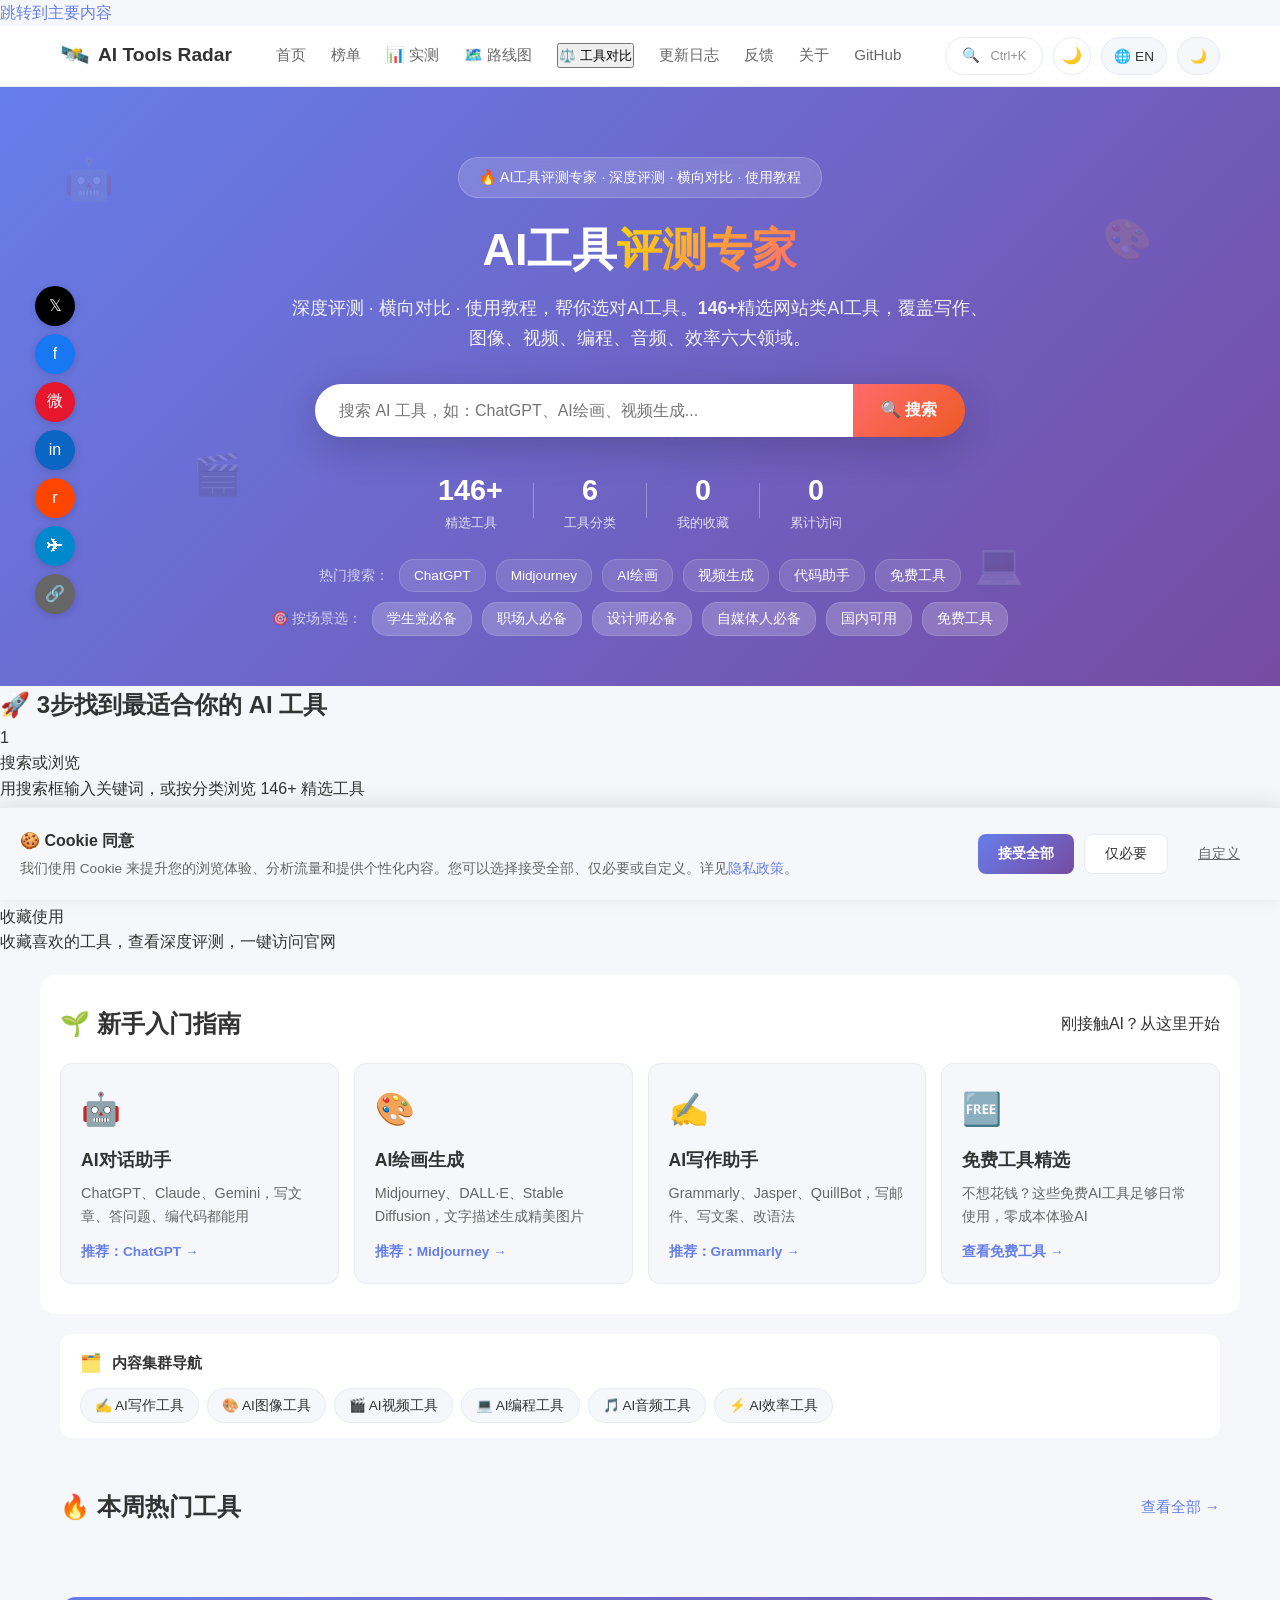
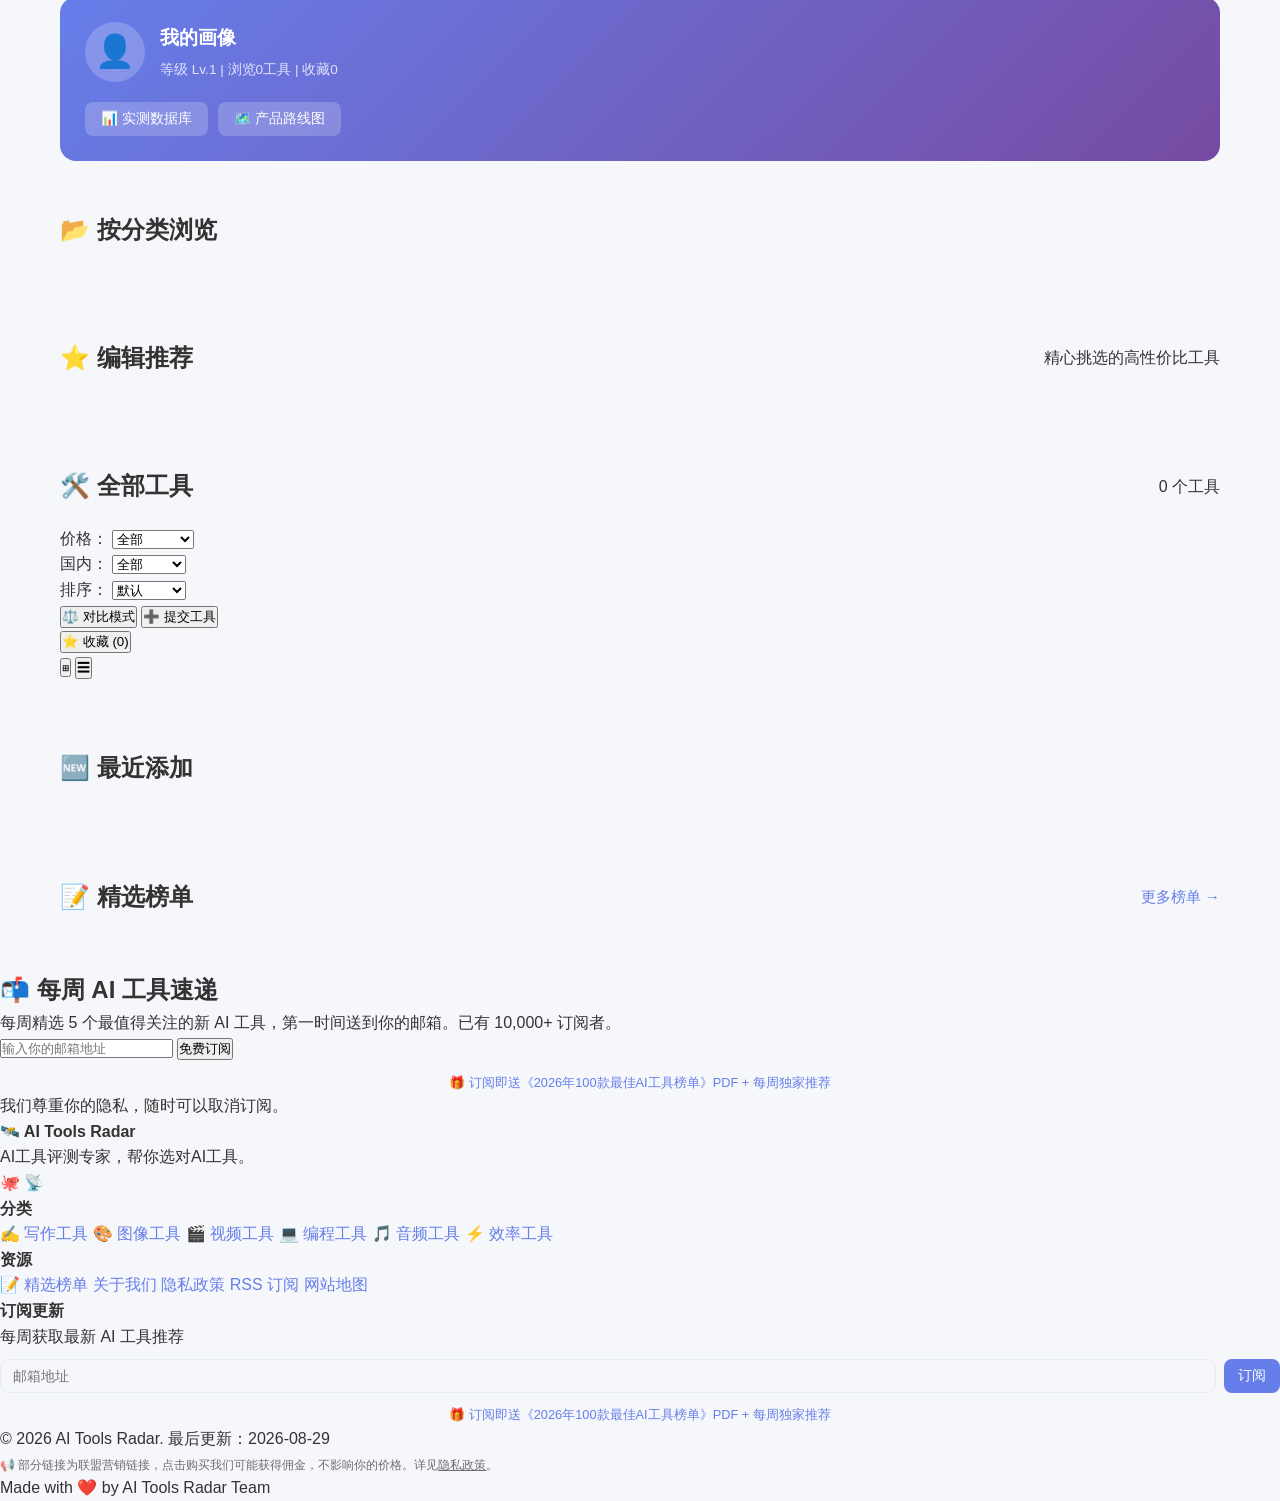
==== commit 841420f4: "P1优化: 增加国内可用筛选+场景化推荐标签+新手引导卡片" ====
--- a/index.html
+++ b/index.html
@@ -1,30 +1,30 @@
-<!DOCTYPE html><html lang="zh-CN"><head><meta charset="UTF-8"><meta name="viewport" content="width=device-width,initial-scale=1"><title>AI Tools Radar - AI工具评测专家 | 深度评测·横向对比·使用教程</title><meta name="description" content="AI Tools Radar 是AI工具评测专家，提供深度评测、横向对比、使用教程，帮你选对AI工具。146+精选网站类AI工具，覆盖6大分类。"><meta name="keywords" content="AI工具,AI工具导航,AI工具推荐,ChatGPT,Midjourney,AI写作,AI绘画,AI视频,AI编程,AI工具大全"><meta name="author" content="AI Tools Radar"><meta name="robots" content="index, follow"><link rel="canonical" href="https://qxgjz.github.io/ai-tools-radar/"><meta property="og:type" content="website"><meta property="og:title" content="AI Tools Radar - AI工具评测专家"><meta property="og:description" content="深度评测·横向对比·使用教程，帮你选对AI工具。146+精选网站类AI工具。"><meta property="og:url" content="https://qxgjz.github.io/ai-tools-radar/"><meta property="og:site_name" content="AI Tools Radar"><meta property="og:image" content="https://qxgjz.github.io/ai-tools-radar/og-image.png"><meta property="og:locale" content="zh_CN"><meta name="twitter:card" content="summary_large_image"><meta name="twitter:title" content="AI Tools Radar - AI工具评测专家"><meta name="twitter:description" content="深度评测·横向对比·使用教程，帮你选对AI工具。"><meta name="twitter:image" content="https://qxgjz.github.io/ai-tools-radar/og-image.png"><link rel="icon" href="data:image/svg+xml,<svg xmlns='http://www.w3.org/2000/svg' viewBox='0 0 100 100'><text y='.9em' font-size='90'>🛰️</text></svg>"><link rel="manifest" href="manifest.json"><meta name="theme-color" content="#667eea"><!-- 安全头：CSP、X-Frame-Options、X-Content-Type-Options、Referrer-Policy、Permissions-Policy --><meta http-equiv="Content-Security-Policy" content="default-src 'self'; script-src 'self' 'unsafe-inline' 'unsafe-eval' https://www.googletagmanager.com https://www.google-analytics.com https://pagead2.googlesyndication.com https://giscus.app https://cloud.umami.is; style-src 'self' 'unsafe-inline' https://fonts.googleapis.com; font-src 'self' https://fonts.gstatic.com data:; img-src 'self' data: https: blob:; connect-src 'self' https://www.google-analytics.com https://formspree.io https://api.github.com; frame-src 'self' https://giscus.app https://www.youtube.com; object-src 'none'; base-uri 'self'; form-action 'self' https://formspree.io;"><meta http-equiv="X-Frame-Options" content="SAMEORIGIN"><meta http-equiv="X-Content-Type-Options" content="nosniff"><meta name="referrer" content="strict-origin-when-cross-origin"><meta name="permissions-policy" content="geolocation=(), microphone=(), camera=(), payment=(), usb=()"><!-- 资源提示：预连接第三方域名，提升加载速度 --><link rel="preconnect" href="https://fonts.googleapis.com"><link rel="preconnect" href="https://fonts.gstatic.com" crossorigin><link rel="dns-prefetch" href="https://www.google-analytics.com"><link rel="dns-prefetch" href="https://pagead2.googlesyndication.com"><link rel="dns-prefetch" href="https://giscus.app"><link rel="dns-prefetch" href="https://avatars.githubusercontent.com"><link rel="dns-prefetch" href="https://formspree.io"><!-- 第三方脚本延迟加载（页面加载完成后再加载，不阻塞首屏）--><script>window.addEventListener('load',function(){
-// Google AdSense（配置真实发布商ID后自动加载）
-var adsenseId='ca-pub-XXXXXXXXXXXXXXXX';
-if(adsenseId.indexOf('XXXXXXXX')<0){
-var s=document.createElement('script');
-s.async=true;s.src='https://pagead2.googlesyndication.com/pagead/js/adsbygoogle.js?client='+adsenseId;
-s.crossOrigin='anonymous';document.head.appendChild(s);
-}
-// Google Analytics（配置真实ID后自动加载）
-var gaId='G-XXXXXXXXXX';
-if(gaId.indexOf('XXXXXXXX')<0){
-var s2=document.createElement('script');
-s2.async=true;s2.src='https://www.googletagmanager.com/gtag/js?id='+gaId;
-document.head.appendChild(s2);
-window.dataLayer=window.dataLayer||[];
-function gtag(){dataLayer.push(arguments)}
-gtag('js',new Date());gtag('config',gaId);
-}
-});</script><!-- Umami 轻量分析（比 GA 快 50 倍，无 Cookie，隐私友好）。注册 https://umami.is 后，把 data-website-id 换成你的 ID 并取消注释即可启用 --><!-- <script async defer src="https://cloud.umami.is/script.js" data-website-id="YOUR_UMAMI_WEBSITE_ID"></script> --><script type="application/ld+json">{
-        "@context": "https://schema.org",
-        "@type": "WebSite",
-        "name": "AI Tools Radar",
-        "url": "https://qxgjz.github.io/ai-tools-radar/",
-        "description": "AI工具评测专家，深度评测、横向对比、使用教程",
-        "potentialAction": {
-            "@type": "SearchAction",
-            "target": "https://qxgjz.github.io/ai-tools-radar/?q={search_term_string}",
-            "query-input": "required name=search_term_string"
-        }
-    }</script><style>.hero{background:linear-gradient(135deg,#667eea 0,#764ba2 100%)}.dark .hero{background:linear-gradient(135deg,#1a1a2e 0,#16213e 100%)}</style><link rel="stylesheet" href="style.css"></head><body><a href="#homeView" class="skip-link">跳转到主要内容</a><nav class="navbar"><div class="nav-container"><a href="#" class="nav-logo" onclick='return navigateTo("home"),!1'><span class="nav-logo-icon">🛰️</span> <span class="nav-logo-text">AI Tools Radar</span></a><div class="nav-links"><a href="#" onclick='return navigateTo("home"),!1'>首页</a> <a href="#/blog" onclick="return showBlog(),!1">榜单</a> <button class="nav-compare-btn" onclick="toggleCompareMode()" title="对比工具">⚖️ 工具对比</button> <a href="#/about" onclick='return navigateTo("about"),!1'>关于</a> <a href="https://github.com/qxgjz/ai-tools-radar" target="_blank" rel="noopener">GitHub</a></div><div class="nav-actions"><button id="mobileMenuBtn" class="nav-btn" style="display:none" title="菜单">☰</button><button id="langToggle" class="nav-btn" title="切换语言">🌐 EN</button> <button id="themeToggle" class="nav-btn" title="切换主题">🌙</button></div></div><div id="mobileMenu" style="display:none;position:fixed;top:60px;left:0;right:0;background:var(--bg-primary);border-bottom:1px solid var(--border-color);padding:20px;z-index:999;box-shadow:0 4px 12px rgba(0,0,0,.1);"><a href="#" onclick='return navigateTo("home"),!1' style="display:block;padding:12px 0;border-bottom:1px solid var(--border-color);text-decoration:none;color:var(--text-primary);">🏠 首页</a><a href="#/blog" onclick="return showBlog(),!1" style="display:block;padding:12px 0;border-bottom:1px solid var(--border-color);text-decoration:none;color:var(--text-primary);">📝 榜单</a><button onclick="toggleCompareMode()" style="display:block;width:100%;text-align:left;padding:12px 0;border-bottom:1px solid var(--border-color);background:none;border-left:none;border-right:none;border-top:none;color:var(--text-primary);cursor:pointer;font-size:1rem;">⚖️ 工具对比</button><a href="#/about" onclick='return navigateTo("about"),!1' style="display:block;padding:12px 0;border-bottom:1px solid var(--border-color);text-decoration:none;color:var(--text-primary);">ℹ️ 关于</a><a href="https://github.com/qxgjz/ai-tools-radar" target="_blank" rel="noopener" style="display:block;padding:12px 0;text-decoration:none;color:var(--text-primary);">🐙 GitHub</a></div></nav><div id="homeView" tabindex="-1"><section class="hero"><div class="hero-content"><div class="hero-badge">🔥 AI工具评测专家 · 深度评测 · 横向对比 · 使用教程</div><h1 class="hero-title">AI工具<span class="hero-highlight">评测专家</span></h1><p class="hero-subtitle">深度评测 · 横向对比 · 使用教程，帮你选对AI工具。<strong>146+</strong>精选网站类AI工具，覆盖写作、图像、视频、编程、音频、效率六大领域。</p><div class="hero-search"><input id="searchInput" class="hero-search-input" placeholder="搜索 AI 工具，如：ChatGPT、AI绘画、视频生成..." data-i18n-placeholder="searchPlaceholder"> <button class="hero-search-btn" onclick="searchTools()" data-i18n="search">🔍 搜索</button></div><div class="hero-stats"><div class="hero-stat"><div class="hero-stat-num" id="totalTools">146+</div><div class="hero-stat-label">精选工具</div></div><div class="hero-stat-divider"></div><div class="hero-stat"><div class="hero-stat-num" id="totalCategories">6</div><div class="hero-stat-label">工具分类</div></div><div class="hero-stat-divider"></div><div class="hero-stat"><div class="hero-stat-num"><span id="favCount">0</span></div><div class="hero-stat-label">我的收藏</div></div><div class="hero-stat-divider"></div><div class="hero-stat"><div class="hero-stat-num"><span id="visitCount">0</span></div><div class="hero-stat-label">累计访问</div></div></div><div class="hero-tags"><span class="hero-tags-label">热门搜索：</span> <a href="#" class="hero-tag" onclick='return quickSearch("ChatGPT"),!1'>ChatGPT</a> <a href="#" class="hero-tag" onclick='return quickSearch("Midjourney"),!1'>Midjourney</a> <a href="#" class="hero-tag" onclick='return quickSearch("AI绘画"),!1'>AI绘画</a> <a href="#" class="hero-tag" onclick='return quickSearch("视频生成"),!1'>视频生成</a> <a href="#" class="hero-tag" onclick='return quickSearch("代码"),!1'>代码助手</a> <a href="#" class="hero-tag" onclick='return quickSearch("免费"),!1'>免费工具</a></div></div><div class="hero-decoration"><div class="hero-float-icon" style="top:10%;left:5%;animation-delay:0s">🤖</div><div class="hero-float-icon" style="top:20%;right:10%;animation-delay:1s">🎨</div><div class="hero-float-icon" style="bottom:30%;left:15%;animation-delay:2s">🎬</div><div class="hero-float-icon" style="bottom:15%;right:20%;animation-delay:.5s">💻</div><div class="hero-float-icon" style="top:50%;left:50%;animation-delay:1.5s">✨</div></div></section><div class="quick-start"><h2>🚀 3步找到最适合你的 AI 工具</h2><div class="quick-start-steps"><div class="quick-start-step"><div class="quick-step-number">1</div><div class="quick-step-title">搜索或浏览</div><div class="quick-step-desc">用搜索框输入关键词，或按分类浏览 146+ 精选工具</div></div><div class="quick-start-step"><div class="quick-step-number">2</div><div class="quick-step-title">对比筛选</div><div class="quick-step-desc">用价格、评分筛选，或用对比模式并排比较多个工具</div></div><div class="quick-start-step"><div class="quick-step-number">3</div><div class="quick-step-title">收藏使用</div><div class="quick-step-desc">收藏喜欢的工具，查看深度评测，一键访问官网</div></div></div></div><section class="section" id="hotSection"><div class="section-header"><h2 class="section-title">🔥 本周热门工具</h2><a href="#" class="section-more" onclick="return scrollToTools(),!1">查看全部 →</a></div><div class="hot-grid" id="hotGrid"></div></section><div id="recentViewSection" style="display:none" class="section"><div class="section-header"><h2 class="section-title">🕐 最近浏览</h2><span class="result-count" id="recentCount">0 个工具</span></div><div class="tools-grid" id="recentGrid"></div></div><div class="ad-banner"><ins class="adsbygoogle" style="display:block" data-ad-client="ca-pub-XXXXXXXXXXXXXXXX" data-ad-slot="XXXXXXXXXX" data-ad-format="auto" data-full-width-responsive="true"></ins><script>(adsbygoogle=window.adsbygoogle||[]).push({})</script></div><section class="section"><div class="section-header"><h2 class="section-title">📂 按分类浏览</h2></div><div class="category-cards" id="categoryCards"></div></section><section class="section" id="editorPicks"><div class="section-header"><h2 class="section-title">⭐ 编辑推荐</h2><span class="result-count">精心挑选的高性价比工具</span></div><div class="tools-grid" id="editorPicksGrid"></div></section><section class="section" id="toolsSection"><div class="section-header"><h2 class="section-title">🛠️ 全部工具</h2><span class="result-count" id="resultCount">0 个工具</span></div><div class="filter-bar"><div class="filter-group"><label data-i18n="priceFilter">价格：</label> <select id="priceFilter" onchange="applyFilters()"><option value="all" data-i18n="all">全部</option><option value="free" data-i18n="free">免费</option><option value="paid" data-i18n="paid">付费</option><option value="freemium" data-i18n="freemium">免费+付费</option></select></div><div class="filter-group"><label data-i18n="sortBy">排序：</label> <select id="sortBy" onchange="applyFilters()"><option value="default" data-i18n="sortDefault">默认</option><option value="rating" data-i18n="sortRating">评分最高</option><option value="name" data-i18n="sortName">名称 A-Z</option></select></div><div class="filter-group" style="margin-left:auto"><button id="compareBtn" class="compare-btn" onclick="toggleCompareMode()" data-i18n="compare">⚖️ 对比模式</button> <button class="submit-tool-btn" onclick="showSubmitTool()" data-i18n="submitTool">➕ 提交工具</button></div></div><div class="compare-bar" id="compareBar" style="display:none"><span data-i18n="compareSelected">已选择：</span> <strong><span id="compareCount">0</span> <span data-i18n="toolsUnit">个工具</span></strong> <button onclick="clearCompare()" data-i18n="clearCompare">清空</button> <button class="compare-action-btn" onclick='navigateTo("compare")' data-i18n="startCompare">开始对比</button></div><div class="category-filters" id="categoryFilters"></div><div class="view-toggle"><button id="favToggle" class="fav-toggle" title="只看收藏">⭐ 收藏 (<span id="favCount2">0</span>)</button><div class="view-buttons"><button id="gridView" class="view-btn active" title="网格视图">⊞</button> <button id="listView" class="view-btn" title="列表视图">☰</button></div></div><div class="tools-grid" id="toolsGrid"></div><div class="pagination" id="pagination"></div><div class="no-results" id="noResults" style="display:none"><div class="no-results-icon">🔍</div><h3>没有找到匹配的工具</h3><p>试试其他关键词，或 <a href="#" onclick="return clearFilters(),!1">清除筛选条件</a></p></div></section><section class="section" id="recentSection"><div class="section-header"><h2 class="section-title">🆕 最近添加</h2></div><div class="recent-scroll" id="recentScroll"></div></section><section class="section" id="blogSection"><div class="section-header"><h2 class="section-title">📝 精选榜单</h2><a href="#" class="section-more" onclick="return showBlog(),!1">更多榜单 →</a></div><div class="blog-grid" id="blogGrid"></div></section><section class="newsletter"><div class="newsletter-content"><h2 class="newsletter-title">📬 每周 AI 工具速递</h2><p class="newsletter-desc">每周精选 5 个最值得关注的新 AI 工具，第一时间送到你的邮箱。已有 10,000+ 订阅者。</p><form class="newsletter-form" onsubmit="subscribeNewsletter(event)"><input type="email" id="newsletterEmail" class="newsletter-input" placeholder="输入你的邮箱地址" required> <button type="submit" class="newsletter-btn">免费订阅</button></form><p class="newsletter-note">我们尊重你的隐私，随时可以取消订阅。</p></div></section></div><div id="detailView" style="display:none"><div class="detail-container"><button class="back-btn" onclick='navigateTo("home")' data-i18n="back">← 返回列表</button><div id="detailContent"></div><div id="commentsSection" style="display:none;margin-top:30px;padding-top:20px;border-top:1px solid var(--border-color);"><h3 style="margin-bottom:15px;font-size:1.3rem;">💬 用户评论与讨论</h3><p style="color:var(--text-secondary);font-size:0.9rem;margin-bottom:15px;">用 GitHub 账号登录即可评论，分享你的使用体验和建议。</p><div class="giscus" id="giscusContainer"></div></div></div></div><div id="compareView" style="display:none"><div class="detail-container"><button class="back-btn" onclick='navigateTo("home")'>← 返回列表</button><div id="compareContent"></div></div></div><div id="blogView" style="display:none"><div class="detail-container"><button class="back-btn" onclick='navigateTo("home")'>← 返回首页</button><h1 style="margin:20px 0">📝 精选榜单</h1><div id="blogListContent"></div></div></div><div id="blogArticleView" style="display:none"><div class="detail-container"><button class="back-btn" onclick="showBlog()">← 返回榜单</button><div id="blogArticleContent"></div></div></div><div id="aboutView" style="display:none"><div class="page-content"><h1>关于 AI Tools Radar</h1><p>AI Tools Radar 是一个专注于 AI 工具发现和评测的导航平台。我们的使命是帮助每个人快速找到最适合自己的 AI 工具，提升工作和创作效率。</p><h2>我们做什么</h2><ul><li>精选全球最优质的 AI 工具，覆盖写作、图像、视频、编程、音频、效率六大领域</li><li>提供深度评测、价格对比、用户评分，帮你做出明智的选择</li><li>每周更新最新的 AI 工具和趋势，让你始终站在 AI 前沿</li></ul><h2>为什么选择我们</h2><ul><li><strong>精选而非堆砌</strong>：每个工具都经过人工筛选，只收录真正好用的工具</li><li><strong>客观中立</strong>：我们不接受付费排名，所有推荐基于工具本身的质量</li><li><strong>持续更新</strong>：AI 领域日新月异，我们保持高频更新</li><li><strong>用户驱动</strong>：欢迎提交你发现的好工具，也可以给工具打分</li></ul><h2>联系我们</h2><p>有任何建议或合作意向，欢迎通过以下方式联系我们：</p><ul><li>GitHub: <a href="https://github.com/qxgjz/ai-tools-radar" target="_blank" rel="noopener">github.com/qxgjz/ai-tools-radar</a></li><li>提交工具：点击页面右上角的「提交工具」按钮</li></ul><h2>免责声明</h2><p>本站所有工具信息均来自公开渠道，工具的价格和功能可能随时变化，请以官方网站为准。本站不对任何工具的使用后果负责。</p></div></div><div id="privacyView" style="display:none"><div class="page-content"><h1>隐私政策</h1><p>最后更新：2026年8月29日</p><div style="background:var(--bg-secondary);padding:15px 20px;border-radius:8px;margin-bottom:25px;border-left:4px solid #667eea;"><p style="margin:0;font-size:.9rem;"><strong>摘要：</strong>我们重视你的隐私。我们只收集匿名的访问数据用于改进网站，你的个性化设置仅存储在你的浏览器本地。我们使用 Google Analytics 分析流量，使用 Google AdSense 展示广告。我们不会出售你的个人信息。</p></div><h2>1. 我们收集的信息</h2><h3>1.1 自动收集的信息</h3><p>当你访问本网站时，我们会自动收集以下匿名信息：</p><ul><li><strong>访问数据</strong>：访问时间、访问时长、访问的页面、退出页面</li><li><strong>设备信息</strong>：浏览器类型和版本、操作系统、设备类型、屏幕分辨率</li><li><strong>网络信息</strong>：IP地址（匿名化处理）、ISP、大致地理位置（国家/地区级别，精确到城市级别）</li><li><strong>行为数据</strong>：点击的链接、搜索关键词、使用的功能（筛选、对比、收藏等）</li></ul><p>这些数据通过 Google Analytics 收集，完全匿名，无法识别到具体个人。我们不会将这些数据与任何可识别个人身份的信息关联。</p><h3>1.2 你主动提供的信息</h3><p>目前，本网站不需要注册账户。你可以通过以下方式主动提供信息：</p><ul><li><strong>邮件订阅</strong>：如果你订阅我们的邮件列表，我们会收集你的邮箱地址</li><li><strong>提交工具</strong>：如果你通过表单提交新工具，我们会收集你填写的工具信息和联系方式（如有）</li><li><strong>评论</strong>：如果你通过 Giscus 发表评论，你的 GitHub 用户名和评论内容会被公开显示</li></ul><h3>1.3 本地存储信息</h3><p>我们使用浏览器的 localStorage 和 IndexedDB 存储你的个性化设置，包括：</p><ul><li>收藏的工具列表</li><li>工具评分记录</li><li>最近浏览的工具</li><li>主题偏好（亮色/暗色）</li><li>语言偏好（中文/英文）</li><li>用户积分和徽章</li><li>A/B 测试分组</li><li>邮件订阅状态</li></ul><p><strong>重要：</strong>这些数据仅存储在你的浏览器本地，<strong>不会上传到我们的服务器</strong>。清除浏览器数据会删除这些信息。</p><h2>2. 我们如何使用你的信息</h2><p>我们收集的信息仅用于以下目的：</p><ul><li><strong>改进网站</strong>：分析用户行为，了解哪些功能受欢迎，优化用户体验</li><li><strong>内容优化</strong>：了解用户搜索什么内容，创作更有价值的内容</li><li><strong>性能监控</strong>：监控网站性能，及时发现和修复问题</li><li><strong>安全防护</strong>：检测和防止恶意行为、垃圾信息和安全威胁</li><li><strong>广告展示</strong>：通过 Google AdSense 展示个性化广告（如启用）</li><li><strong>邮件通信</strong>：如果你订阅了邮件，发送更新和资讯</li></ul><p>我们<strong>不会</strong>将你的信息用于以下目的：</p><ul><li>出售或出租你的个人信息给第三方</li><li>将你的信息用于与上述目的无关的用途</li><li>向你发送未经请求的营销信息（除非你明确订阅）</li></ul><h2>3. 数据保留期限</h2><ul><li><strong>Google Analytics 数据</strong>：保留 26 个月，之后自动删除或匿名化</li><li><strong>本地存储数据</strong>：保留在你的浏览器中，直到你主动清除</li><li><strong>邮件订阅信息</strong>：保留到你取消订阅为止</li><li><strong>评论数据</strong>：通过 Giscus 存储在 GitHub，保留到你删除评论为止</li></ul><h2>4. 你的权利</h2><p>根据适用的数据保护法律（包括 GDPR 和 CCPA），你享有以下权利：</p><ul><li><strong>访问权</strong>：你有权访问我们持有的关于你的数据</li><li><strong>更正权</strong>：你有权要求更正不准确的数据</li><li><strong>删除权</strong>：你有权要求删除你的个人数据（在某些情况下）</li><li><strong>限制处理权</strong>：你有权限制我们处理你的数据</li><li><strong>数据可携带权</strong>：你有权以结构化、常用格式获取你的数据</li><li><strong>反对权</strong>：你有权反对我们处理你的数据</li><li><strong>撤回同意权</strong>：你有权随时撤回之前给予的同意</li></ul><p>要行使这些权利，请通过本政策末尾的联系方式联系我们。我们会在 30 天内回复你的请求。</p><h2>5. Cookie 和类似技术</h2><h3>5.1 我们使用的 Cookie</h3><table style="width:100%;border-collapse:collapse;margin:15px 0;font-size:.9rem;"><tr style="background:var(--bg-secondary);"><th style="padding:10px;text-align:left;border:1px solid var(--border-color);">Cookie 名称</th><th style="padding:10px;text-align:left;border:1px solid var(--border-color);">提供方</th><th style="padding:10px;text-align:left;border:1px solid var(--border-color);">用途</th><th style="padding:10px;text-align:left;border:1px solid var(--border-color);">保留期</th></tr><tr><td style="padding:10px;border:1px solid var(--border-color);">_ga</td><td style="padding:10px;border:1px solid var(--border-color);">Google Analytics</td><td style="padding:10px;border:1px solid var(--border-color);">区分用户</td><td style="padding:10px;border:1px solid var(--border-color);">2年</td></tr><tr><td style="padding:10px;border:1px solid var(--border-color);">_ga_*</td><td style="padding:10px;border:1px solid var(--border-color);">Google Analytics</td><td style="padding:10px;border:1px solid var(--border-color);">维护会话状态</td><td style="padding:10px;border:1px solid var(--border-color);">2年</td></tr><tr><td style="padding:10px;border:1px solid var(--border-color);">IDE</td><td style="padding:10px;border:1px solid var(--border-color);">Google AdSense</td><td style="padding:10px;border:1px solid var(--border-color);">广告个性化</td><td style="padding:10px;border:1px solid var(--border-color);">1年</td></tr><tr><td style="padding:10px;border:1px solid var(--border-color);">test_cookie</td><td style="padding:10px;border:1px solid var(--border-color);">Google AdSense</td><td style="padding:10px;border:1px solid var(--border-color);">检查浏览器是否支持 Cookie</td><td style="padding:10px;border:1px solid var(--border-color);">15分钟</td></tr></table><h3>5.2 管理 Cookie</h3><p>你可以通过浏览器设置管理或删除 Cookie。大多数浏览器允许你：</p><ul><li>查看和删除特定 Cookie</li><li>阻止第三方 Cookie</li><li>阻止所有 Cookie</li><li>清除所有 Cookie</li></ul><p>请注意，禁用 Cookie 可能会影响网站的部分功能。你可以在 <a href="https://www.allaboutcookies.org" target="_blank" rel="noopener">All About Cookies</a> 了解更多关于 Cookie 的信息。</p><h3>5.3 个性化广告</h3><p>我们使用 Google AdSense 展示广告。Google 可能会根据你的浏览历史和兴趣展示个性化广告。你可以：</p><ul><li>在 <a href="https://adssettings.google.com" target="_blank" rel="noopener">Google 广告设置</a> 中管理或关闭个性化广告</li><li>使用 <a href="https://optout.aboutads.info" target="_blank" rel="noopener">NAI 选择退出工具</a> 退出第三方广告 Cookie</li><li>使用浏览器的"请勿追踪"（DNT）功能</li></ul><h2>6. 第三方服务</h2><p>本网站使用以下第三方服务，这些服务有各自的隐私政策：</p><ul><li><strong>GitHub Pages</strong>：网站托管服务。<a href="https://docs.github.com/en/site-policy/privacy-policies/github-privacy-statement" target="_blank" rel="noopener">隐私政策</a></li><li><strong>Google Analytics</strong>：网站流量分析。<a href="https://policies.google.com/privacy" target="_blank" rel="noopener">隐私政策</a> | <a href="https://tools.google.com/dlpage/gaoptout" target="_blank" rel="noopener">选择退出</a></li><li><strong>Google AdSense</strong>：广告展示。<a href="https://policies.google.com/privacy" target="_blank" rel="noopener">隐私政策</a></li><li><strong>Google Fonts</strong>：字体服务。<a href="https://policies.google.com/privacy" target="_blank" rel="noopener">隐私政策</a></li><li><strong>Giscus</strong>：评论系统（基于 GitHub Discussions）。<a href="https://github.com/giscus/giscus/blob/main/PRIVACY.md" target="_blank" rel="noopener">隐私政策</a></li><li><strong>Formspree</strong>：表单提交服务。<a href="https://formspree.io/legal/privacy-policy/" target="_blank" rel="noopener">隐私政策</a></li></ul><p>我们对这些第三方服务的隐私政策不承担责任。建议你查阅相关服务的隐私政策。</p><h2>7. 联盟营销披露</h2><div style="background:#fffbeb;padding:15px 20px;border-radius:8px;margin:15px 0;border-left:4px solid #f59e0b;"><p style="margin:0;font-size:.9rem;"><strong>📢 联盟营销披露：</strong>本网站包含联盟营销链接。当你点击这些链接并购买产品或服务时，我们可能会获得佣金。这不会影响你的购买价格，也不会影响我们的评测客观性。我们只推荐我们认为有价值的产品和服务。</p></div><p>我们可能参与以下联盟营销计划：</p><ul><li>AppSumo 联盟计划</li><li>Jasper 联盟计划</li><li>Copy.ai 联盟计划</li><li>其他 AI 工具的联盟计划</li></ul><p>我们承诺：</p><ul><li>所有评测和推荐基于我们的真实使用体验和客观分析</li><li>联盟关系不会影响我们的评分和推荐</li><li>我们会明确标注联盟链接</li><li>我们不会为了佣金而推荐低质量产品</li></ul><h2>8. 数据安全</h2><p>我们采取合理的技术和组织措施保护你的数据安全：</p><ul><li>网站使用 HTTPS 加密传输</li><li>不存储敏感个人信息（如密码、信用卡号）</li><li>个性化数据仅存储在用户浏览器本地</li><li>定期更新网站和依赖项</li><li>使用安全的第三方服务</li></ul><p>但是，没有任何互联网传输或电子存储方法是 100% 安全的。我们无法保证绝对安全。</p><h2>9. 儿童隐私</h2><p>本网站面向一般受众，不专门针对 13 岁以下儿童。我们不会故意收集 13 岁以下儿童的个人信息。如果你是家长或监护人，认为你的孩子向我们提供了个人信息，请联系我们，我们会立即删除相关信息。</p><h2>10. 国际数据传输</h2><p>我们的网站托管在 GitHub Pages（美国），使用的第三方服务（Google、Giscus 等）也主要位于美国。你的数据可能会被传输到并存储在你所在国家/地区以外的服务器上。这些国家/地区的数据保护法律可能与你所在国家/地区不同。</p><p>对于欧盟用户，我们依赖标准合同条款（SCC）和其他合法机制进行国际数据传输。</p><h2>11. 本政策的变更</h2><p>我们可能会不时更新本隐私政策。当我们进行重大变更时，我们会：</p><ul><li>在网站上发布通知</li><li>更新本页面顶部的"最后更新"日期</li><li>如果你订阅了邮件，通过邮件通知你</li></ul><p>建议你定期查看本政策以了解最新信息。</p><h2>12. 联系我们</h2><p>如果你对本隐私政策有任何疑问、意见或请求，请通过以下方式联系我们：</p><ul><li><strong>GitHub</strong>：在 <a href="https://github.com/qxgjz/ai-tools-radar/issues" target="_blank" rel="noopener">GitHub Issues</a> 提交问题</li><li><strong>邮件</strong>：通过网站底部的订阅表单联系我们</li></ul><p>我们会在 30 天内回复你的请求。</p><div style="margin-top:30px;padding:20px;background:var(--bg-secondary);border-radius:8px;text-align:center;"><p style="margin:0;font-size:.85rem;color:var(--text-secondary);">本隐私政策符合 GDPR（欧盟通用数据保护条例）和 CCPA（加州消费者隐私法案）的要求。</p></div></div></div><div id="notFoundView" style="display:none"><div class="page-content" style="text-align:center;max-width:600px;margin:0 auto;padding:60px 20px;"><div style="font-size:6rem;margin-bottom:20px;">🔍</div><h1 style="font-size:4rem;margin-bottom:10px;background:linear-gradient(135deg,#667eea,#764ba2);-webkit-background-clip:text;-webkit-text-fill-color:transparent;">404</h1><h2 style="margin-bottom:15px;">页面走丢了</h2><p style="color:var(--text-secondary);margin-bottom:30px;font-size:1.05rem;">别担心，也许下面的内容能帮到你。</p><div style="display:flex;gap:10px;justify-content:center;margin-bottom:40px;flex-wrap:wrap;"><input type="text" id="notFoundSearch" placeholder="搜索 AI 工具..." style="flex:1;min-width:200px;padding:12px 16px;border:1px solid var(--border-color);border-radius:8px;background:var(--bg-secondary);color:var(--text-primary);font-size:.95rem;"><button onclick="var q=document.getElementById('notFoundSearch').value;if(q){navigateTo('home');setTimeout(function(){var input=document.getElementById('searchInput');if(input){input.value=q;searchTools();}},300);}" style="padding:12px 24px;background:linear-gradient(135deg,#667eea,#764ba2);color:#fff;border:none;border-radius:8px;font-weight:600;cursor:pointer;">搜索</button></div><div style="text-align:left;margin-bottom:30px;"><h3 style="margin-bottom:15px;font-size:1.1rem;">🔥 热门工具</h3><div style="display:grid;grid-template-columns:repeat(auto-fill,minmax(140px,1fr));gap:10px;"><a href="#" onclick="return quickSearch('ChatGPT'),!1" style="padding:10px 15px;background:var(--bg-secondary);border-radius:8px;text-decoration:none;color:var(--text-primary);font-size:.9rem;border:1px solid var(--border-color);transition:all .2s;">ChatGPT</a><a href="#" onclick="return quickSearch('Midjourney'),!1" style="padding:10px 15px;background:var(--bg-secondary);border-radius:8px;text-decoration:none;color:var(--text-primary);font-size:.9rem;border:1px solid var(--border-color);transition:all .2s;">Midjourney</a><a href="#" onclick="return quickSearch('Claude'),!1" style="padding:10px 15px;background:var(--bg-secondary);border-radius:8px;text-decoration:none;color:var(--text-primary);font-size:.9rem;border:1px solid var(--border-color);transition:all .2s;">Claude</a><a href="#" onclick="return quickSearch('Replit'),!1" style="padding:10px 15px;background:var(--bg-secondary);border-radius:8px;text-decoration:none;color:var(--text-primary);font-size:.9rem;border:1px solid var(--border-color);transition:all .2s;">Replit</a><a href="#" onclick="return quickSearch('Suno'),!1" style="padding:10px 15px;background:var(--bg-secondary);border-radius:8px;text-decoration:none;color:var(--text-primary);font-size:.9rem;border:1px solid var(--border-color);transition:all .2s;">Suno</a><a href="#" onclick="return quickSearch('免费'),!1" style="padding:10px 15px;background:var(--bg-secondary);border-radius:8px;text-decoration:none;color:var(--text-primary);font-size:.9rem;border:1px solid var(--border-color);transition:all .2s;">免费工具</a></div></div><div style="text-align:left;margin-bottom:30px;"><h3 style="margin-bottom:15px;font-size:1.1rem;">📂 按分类浏览</h3><div style="display:flex;flex-wrap:wrap;gap:8px;"><a href="#" onclick='return filterCategory("writing"),!1' style="padding:8px 16px;background:var(--bg-secondary);border-radius:20px;text-decoration:none;color:var(--text-primary);font-size:.85rem;border:1px solid var(--border-color);">✍️ 写作</a><a href="#" onclick='return filterCategory("image"),!1' style="padding:8px 16px;background:var(--bg-secondary);border-radius:20px;text-decoration:none;color:var(--text-primary);font-size:.85rem;border:1px solid var(--border-color);">🎨 图像</a><a href="#" onclick='return filterCategory("video"),!1' style="padding:8px 16px;background:var(--bg-secondary);border-radius:20px;text-decoration:none;color:var(--text-primary);font-size:.85rem;border:1px solid var(--border-color);">🎬 视频</a><a href="#" onclick='return filterCategory("code"),!1' style="padding:8px 16px;background:var(--bg-secondary);border-radius:20px;text-decoration:none;color:var(--text-primary);font-size:.85rem;border:1px solid var(--border-color);">💻 编程</a><a href="#" onclick='return filterCategory("audio"),!1' style="padding:8px 16px;background:var(--bg-secondary);border-radius:20px;text-decoration:none;color:var(--text-primary);font-size:.85rem;border:1px solid var(--border-color);">🎵 音频</a><a href="#" onclick='return filterCategory("productivity"),!1' style="padding:8px 16px;background:var(--bg-secondary);border-radius:20px;text-decoration:none;color:var(--text-primary);font-size:.85rem;border:1px solid var(--border-color);">⚡ 效率</a></div></div><div style="padding-top:20px;border-top:1px solid var(--border-color);"><a href="#" onclick='return navigateTo("home"),!1' style="display:inline-flex;align-items:center;gap:8px;padding:12px 24px;background:linear-gradient(135deg,#667eea,#764ba2);color:#fff;text-decoration:none;border-radius:8px;font-weight:600;">← 返回首页</a></div></div></div><div class="modal" id="shareModal" style="display:none"><div class="modal-content"><span class="modal-close" onclick="closeShare()">×</span><h2>🔗 分享这个工具</h2><p>分享到社交平台，或复制链接发给朋友。</p><div class="share-buttons"><button class="share-btn twitter" onclick="shareToTwitter()">🐦 Twitter</button> <button class="share-btn facebook" onclick="shareToFacebook()">📘 Facebook</button> <button class="share-btn weibo" onclick="shareToWeibo()">🔴 微博</button> <button class="share-btn copy" onclick="copyShareLink()">📋 复制链接</button></div></div></div><div class="modal" id="submitModal" style="display:none"><div class="modal-content"><span class="modal-close" onclick="closeSubmitTool()">×</span><h2>➕ 提交新工具</h2><p>发现了一个好用的 AI 工具？分享给大家！</p><form onsubmit="submitTool(event)"><div class="form-group"><label>工具名称 *</label> <input id="submitName" required placeholder="如：ChatGPT"></div><div class="form-group"><label>官方链接 *</label> <input type="url" id="submitLink" required placeholder="https://..."></div><div class="form-group"><label>分类 *</label> <select id="submitCategory" required><option value="writing">写作</option><option value="image">图像</option><option value="video">视频</option><option value="code">编程</option><option value="audio">音频</option><option value="productivity">效率</option></select></div><div class="form-group"><label>价格</label> <input id="submitPrice" placeholder="如：免费 / $20/月"></div><div class="form-group"><label>工具描述 *</label> <textarea id="submitDesc" rows="3" required placeholder="简单描述这个工具的功能和特点..."></textarea></div><button type="submit" class="detail-btn detail-btn-primary" style="width:100%">提交审核</button></form></div></div><button id="backToTop" class="back-to-top" title="回到顶部">↑</button><footer class="footer"><div class="footer-container"><div class="footer-grid"><div class="footer-col"><h4>🛰️ AI Tools Radar</h4><p>AI工具评测专家，帮你选对AI工具。</p><div class="footer-social"><a href="https://github.com/qxgjz/ai-tools-radar" target="_blank" rel="noopener" title="GitHub">🐙</a> <a href="rss.xml" target="_blank" title="RSS">📡</a></div></div><div class="footer-col"><h4>分类</h4><a href="#" onclick='return filterCategory("writing"),!1'>✍️ 写作工具</a> <a href="#" onclick='return filterCategory("image"),!1'>🎨 图像工具</a> <a href="#" onclick='return filterCategory("video"),!1'>🎬 视频工具</a> <a href="#" onclick='return filterCategory("code"),!1'>💻 编程工具</a> <a href="#" onclick='return filterCategory("audio"),!1'>🎵 音频工具</a> <a href="#" onclick='return filterCategory("productivity"),!1'>⚡ 效率工具</a></div><div class="footer-col"><h4>资源</h4><a href="#/blog" onclick="return showBlog(),!1">📝 精选榜单</a> <a href="#/about" onclick='return navigateTo("about"),!1'>关于我们</a> <a href="#/privacy" onclick='return navigateTo("privacy"),!1'>隐私政策</a> <a href="rss.xml" target="_blank">RSS 订阅</a> <a href="sitemap.xml" target="_blank">网站地图</a></div><div class="footer-col"><h4>订阅更新</h4><p>每周获取最新 AI 工具推荐</p><form onsubmit="subscribeNewsletter(event)" style="display:flex;gap:8px;margin-top:10px"><input type="email" id="footerEmail" placeholder="邮箱地址" style="flex:1;padding:8px 12px;border:1px solid var(--border-color);border-radius:8px;background:var(--bg-primary);color:var(--text-primary);font-size:.85rem"> <button type="submit" style="padding:8px 14px;background:var(--gradient-start);color:#fff;border:none;border-radius:8px;cursor:pointer;font-size:.85rem">订阅</button></form></div></div><div class="footer-bottom"><p>© 2026 AI Tools Radar. 最后更新：<span id="lastUpdate">2026-08-29</span></p><p style="font-size:.75rem;opacity:.7;margin-top:5px;">📢 部分链接为联盟营销链接，点击购买我们可能获得佣金，不影响你的价格。详见<a href="#/privacy" onclick="return navigateTo('privacy'),!1" style="color:inherit;text-decoration:underline;">隐私政策</a>。</p><p>Made with ❤️ by AI Tools Radar Team</p></div></div></footer><script src="script.js"></script><!-- Giscus 评论系统（基于 GitHub Discussions）。使用方法：1. 仓库 Settings → General → Features → 勾选 Discussions 2. 访问 https://giscus.app 获取 data-repo-id 和 data-category-id 3. 替换下面 GISCUS_CONFIG 中的两个值 4. 评论功能自动启用 --><script>var GISCUS_CONFIG={repo:'qxgjz/ai-tools-radar',repoId:'REPLACE_WITH_YOUR_REPO_ID',category:'General',categoryId:'REPLACE_WITH_YOUR_CATEGORY_ID'};function loadGiscus(){if(GISCUS_CONFIG.repoId.indexOf('REPLACE')===0)return;if(document.getElementById('giscusScript'))return;var s=document.createElement('script');s.id='giscusScript';s.src='https://giscus.app/client.js';s.setAttribute('data-repo',GISCUS_CONFIG.repo);s.setAttribute('data-repo-id',GISCUS_CONFIG.repoId);s.setAttribute('data-category',GISCUS_CONFIG.category);s.setAttribute('data-category-id',GISCUS_CONFIG.categoryId);s.setAttribute('data-mapping','pathname');s.setAttribute('data-strict','0');s.setAttribute('data-reactions-enabled','1');s.setAttribute('data-emit-metadata','0');s.setAttribute('data-input-position','bottom');s.setAttribute('data-theme','preferred_color_scheme');s.setAttribute('data-lang','zh-CN');s.crossOrigin='anonymous';s.async=true;document.getElementById('giscusContainer').appendChild(s);}var giscusObserver=new MutationObserver(function(){var dv=document.getElementById('detailView');var cs=document.getElementById('commentsSection');if(dv&&cs){if(dv.style.display!=='none'){cs.style.display='block';loadGiscus();}else{cs.style.display='none';}}});document.addEventListener('DOMContentLoaded',function(){var dv=document.getElementById('detailView');if(dv)giscusObserver.observe(dv,{attributes:true,attributeFilter:['style']});});</script><!-- Formspree 表单配置。使用方法：1. 访问 https://formspree.io 注册账号 2. 创建新表单，获取 Form ID（格式如 xxxxxxxx）3. 替换下面 FORMSPREE_FORM_ID 中的值 4. 用户提交工具时会自动发送到你的邮箱 --><script>var FORMSPREE_FORM_ID='REPLACE_WITH_YOUR_FORMSPREE_ID';var originalSubmitTool=submitTool;submitTool=function(e){e.preventDefault();var name=document.getElementById('submitName').value;var link=document.getElementById('submitLink').value;var category=document.getElementById('submitCategory').value;var desc=document.getElementById('submitDesc').value;var price=document.getElementById('submitPrice').value;if(FORMSPREE_FORM_ID.indexOf('REPLACE')!==0){fetch('https://formspree.io/f/'+FORMSPREE_FORM_ID,{method:'POST',headers:{'Content-Type':'application/json','Accept':'application/json'},body:JSON.stringify({工具名称:name,官方链接:link,分类:category,价格:price,工具描述:desc,提交时间:new Date().toISOString()})}).then(function(r){if(r.ok){showToast('🎉 提交成功！已发送到管理员邮箱');}else{showToast('提交成功，我们会尽快审核');}}).catch(function(){showToast('提交成功，我们会尽快审核');});}else{showToast('🎉 提交成功！我们会尽快审核添加');}var pending=JSON.parse(localStorage.getItem('pendingTools')||'[]');pending.push({name:name,link:link,category:category,desc:desc,price:price,date:new Date().toISOString()});localStorage.setItem('pendingTools',JSON.stringify(pending));closeSubmitTool();e.target.reset();trackEvent('tool_submit',{tool:name});};</script><!-- ===== 网站增强功能脚本 ===== --><script src="enhancer.js"></script><!-- ===== 第九轮：深度文章 ===== --><script src="articles-v2.js"></script><!-- ===== 第九轮：实测数据库+用户画像+路线图 ===== --><script src="features-v2.js"></script><!-- ===== 第十轮：SEO优化器（动态标题+Meta+结构化数据） ===== --><script src="seo-optimizer.js"></script><!-- ===== 第十轮：新增2篇深度文章 ===== --><script src="articles-v3.js"></script><!-- ===== 第十一轮：增长优化器（退出弹窗+邮件激励+事件追踪） ===== --><script src="growth-optimizer.js"></script><!-- ===== 第十一轮：新增2篇深度文章（AI图像+AI效率） ===== --><script src="articles-v4.js"></script><!-- ===== 第十一轮：内容增强器（内容集群+工具详情扩展+相关推荐） ===== --><script src="content-enhancer.js"></script><!-- ===== 第十二轮：UX优化器（Hero优化+首次访问引导+移动端优化） ===== --><script src="ux-optimizer.js"></script><!-- ===== 第十二轮：联盟营销系统（40+工具配置+点击追踪+收入仪表盘） ===== --><script src="affiliate-system.js"></script><!-- ===== 第十二轮：2篇P0深度对比文章 ===== --><script src="articles-v5.js"></script><!-- ===== 第十三轮：全局搜索（Ctrl+K） ===== --><script src="search-feature.js"></script><!-- ===== 第十三轮：暗色模式 ===== --><script src="dark-mode.js"></script><!-- ===== 第十三轮：性能增强器（回到顶部+进度条+懒加载） ===== --><script src="performance-enhancer.js"></script><!-- ===== 第十五轮：迭代更新系统核心（版本管理+A/B测试+行为追踪） ===== --><script src="iteration-system.js"></script><!-- ===== 第十五轮：更新日志+路线图+反馈系统 ===== --><script src="changelog.js"></script><!-- ===== 第十六轮：2篇高搜索量文章（50款免费AI工具+API对比） ===== --><script src="articles-v6.js"></script><!-- ===== 第十六轮：社交分享系统（7平台+复制链接） ===== --><script src="social-share.js"></script><!-- ===== 第十六轮：面包屑导航+SEO内链优化 ===== --><script src="breadcrumb-internal-links.js"></script><!-- ===== 第十七轮：第一篇P0深度对比文章 ===== --><script src="articles-v7.js"></script><!-- PWA Service Worker 注册（离线缓存、更快回访）--><script>if('serviceWorker' in navigator){window.addEventListener('load',function(){navigator.serviceWorker.register('sw.js').then(function(reg){console.log('✅ Service Worker 注册成功',reg.scope);}).catch(function(err){console.log('❌ Service Worker 注册失败',err);});});}</script></body></html>+<!DOCTYPE html><html lang="zh-CN"><head><meta charset="UTF-8"><meta name="viewport" content="width=device-width,initial-scale=1"><title>AI Tools Radar - AI工具评测专家 | 深度评测·横向对比·使用教程</title><meta name="description" content="AI Tools Radar 是AI工具评测专家，提供深度评测、横向对比、使用教程，帮你选对AI工具。146+精选网站类AI工具，覆盖6大分类。"><meta name="keywords" content="AI工具,AI工具导航,AI工具推荐,ChatGPT,Midjourney,AI写作,AI绘画,AI视频,AI编程,AI工具大全"><meta name="author" content="AI Tools Radar"><meta name="robots" content="index, follow"><link rel="canonical" href="https://qxgjz.github.io/ai-tools-radar/"><meta property="og:type" content="website"><meta property="og:title" content="AI Tools Radar - AI工具评测专家"><meta property="og:description" content="深度评测·横向对比·使用教程，帮你选对AI工具。146+精选网站类AI工具。"><meta property="og:url" content="https://qxgjz.github.io/ai-tools-radar/"><meta property="og:site_name" content="AI Tools Radar"><meta property="og:image" content="https://qxgjz.github.io/ai-tools-radar/og-image.png"><meta property="og:locale" content="zh_CN"><meta name="twitter:card" content="summary_large_image"><meta name="twitter:title" content="AI Tools Radar - AI工具评测专家"><meta name="twitter:description" content="深度评测·横向对比·使用教程，帮你选对AI工具。"><meta name="twitter:image" content="https://qxgjz.github.io/ai-tools-radar/og-image.png"><link rel="icon" href="data:image/svg+xml,<svg xmlns='http://www.w3.org/2000/svg' viewBox='0 0 100 100'><text y='.9em' font-size='90'>🛰️</text></svg>"><link rel="manifest" href="manifest.json"><meta name="theme-color" content="#667eea"><!-- 安全头：CSP、X-Frame-Options、X-Content-Type-Options、Referrer-Policy、Permissions-Policy --><meta http-equiv="Content-Security-Policy" content="default-src 'self'; script-src 'self' 'unsafe-inline' 'unsafe-eval' https://www.googletagmanager.com https://www.google-analytics.com https://pagead2.googlesyndication.com https://giscus.app https://cloud.umami.is; style-src 'self' 'unsafe-inline' https://fonts.googleapis.com; font-src 'self' https://fonts.gstatic.com data:; img-src 'self' data: https: blob:; connect-src 'self' https://www.google-analytics.com https://formspree.io https://api.github.com; frame-src 'self' https://giscus.app https://www.youtube.com; object-src 'none'; base-uri 'self'; form-action 'self' https://formspree.io;"><meta http-equiv="X-Frame-Options" content="SAMEORIGIN"><meta http-equiv="X-Content-Type-Options" content="nosniff"><meta name="referrer" content="strict-origin-when-cross-origin"><meta name="permissions-policy" content="geolocation=(), microphone=(), camera=(), payment=(), usb=()"><!-- 资源提示：预连接第三方域名，提升加载速度 --><link rel="preconnect" href="https://fonts.googleapis.com"><link rel="preconnect" href="https://fonts.gstatic.com" crossorigin><link rel="dns-prefetch" href="https://www.google-analytics.com"><link rel="dns-prefetch" href="https://pagead2.googlesyndication.com"><link rel="dns-prefetch" href="https://giscus.app"><link rel="dns-prefetch" href="https://avatars.githubusercontent.com"><link rel="dns-prefetch" href="https://formspree.io"><!-- 第三方脚本延迟加载（页面加载完成后再加载，不阻塞首屏）--><script>window.addEventListener('load',function(){
+// Google AdSense（配置真实发布商ID后自动加载）
+var adsenseId='ca-pub-XXXXXXXXXXXXXXXX';
+if(adsenseId.indexOf('XXXXXXXX')<0){
+var s=document.createElement('script');
+s.async=true;s.src='https://pagead2.googlesyndication.com/pagead/js/adsbygoogle.js?client='+adsenseId;
+s.crossOrigin='anonymous';document.head.appendChild(s);
+}
+// Google Analytics（配置真实ID后自动加载）
+var gaId='G-XXXXXXXXXX';
+if(gaId.indexOf('XXXXXXXX')<0){
+var s2=document.createElement('script');
+s2.async=true;s2.src='https://www.googletagmanager.com/gtag/js?id='+gaId;
+document.head.appendChild(s2);
+window.dataLayer=window.dataLayer||[];
+function gtag(){dataLayer.push(arguments)}
+gtag('js',new Date());gtag('config',gaId);
+}
+});</script><!-- Umami 轻量分析（比 GA 快 50 倍，无 Cookie，隐私友好）。注册 https://umami.is 后，把 data-website-id 换成你的 ID 并取消注释即可启用 --><!-- <script async defer src="https://cloud.umami.is/script.js" data-website-id="YOUR_UMAMI_WEBSITE_ID"></script> --><script type="application/ld+json">{
+        "@context": "https://schema.org",
+        "@type": "WebSite",
+        "name": "AI Tools Radar",
+        "url": "https://qxgjz.github.io/ai-tools-radar/",
+        "description": "AI工具评测专家，深度评测、横向对比、使用教程",
+        "potentialAction": {
+            "@type": "SearchAction",
+            "target": "https://qxgjz.github.io/ai-tools-radar/?q={search_term_string}",
+            "query-input": "required name=search_term_string"
+        }
+    }</script><style>.hero{background:linear-gradient(135deg,#667eea 0,#764ba2 100%)}.dark .hero{background:linear-gradient(135deg,#1a1a2e 0,#16213e 100%)}</style><link rel="stylesheet" href="style.css"></head><body><a href="#homeView" class="skip-link">跳转到主要内容</a><nav class="navbar"><div class="nav-container"><a href="#" class="nav-logo" onclick='return navigateTo("home"),!1'><span class="nav-logo-icon">🛰️</span> <span class="nav-logo-text">AI Tools Radar</span></a><div class="nav-links"><a href="#" onclick='return navigateTo("home"),!1'>首页</a> <a href="#/blog" onclick="return showBlog(),!1">榜单</a> <button class="nav-compare-btn" onclick="toggleCompareMode()" title="对比工具">⚖️ 工具对比</button> <a href="#/about" onclick='return navigateTo("about"),!1'>关于</a> <a href="https://github.com/qxgjz/ai-tools-radar" target="_blank" rel="noopener">GitHub</a></div><div class="nav-actions"><button id="mobileMenuBtn" class="nav-btn" style="display:none" title="菜单">☰</button><button id="langToggle" class="nav-btn" title="切换语言">🌐 EN</button> <button id="themeToggle" class="nav-btn" title="切换主题">🌙</button></div></div><div id="mobileMenu" style="display:none;position:fixed;top:60px;left:0;right:0;background:var(--bg-primary);border-bottom:1px solid var(--border-color);padding:20px;z-index:999;box-shadow:0 4px 12px rgba(0,0,0,.1);"><a href="#" onclick='return navigateTo("home"),!1' style="display:block;padding:12px 0;border-bottom:1px solid var(--border-color);text-decoration:none;color:var(--text-primary);">🏠 首页</a><a href="#/blog" onclick="return showBlog(),!1" style="display:block;padding:12px 0;border-bottom:1px solid var(--border-color);text-decoration:none;color:var(--text-primary);">📝 榜单</a><button onclick="toggleCompareMode()" style="display:block;width:100%;text-align:left;padding:12px 0;border-bottom:1px solid var(--border-color);background:none;border-left:none;border-right:none;border-top:none;color:var(--text-primary);cursor:pointer;font-size:1rem;">⚖️ 工具对比</button><a href="#/about" onclick='return navigateTo("about"),!1' style="display:block;padding:12px 0;border-bottom:1px solid var(--border-color);text-decoration:none;color:var(--text-primary);">ℹ️ 关于</a><a href="https://github.com/qxgjz/ai-tools-radar" target="_blank" rel="noopener" style="display:block;padding:12px 0;text-decoration:none;color:var(--text-primary);">🐙 GitHub</a></div></nav><div id="homeView" tabindex="-1"><section class="hero"><div class="hero-content"><div class="hero-badge">🔥 AI工具评测专家 · 深度评测 · 横向对比 · 使用教程</div><h1 class="hero-title">AI工具<span class="hero-highlight">评测专家</span></h1><p class="hero-subtitle">深度评测 · 横向对比 · 使用教程，帮你选对AI工具。<strong>146+</strong>精选网站类AI工具，覆盖写作、图像、视频、编程、音频、效率六大领域。</p><div class="hero-search"><input id="searchInput" class="hero-search-input" placeholder="搜索 AI 工具，如：ChatGPT、AI绘画、视频生成..." data-i18n-placeholder="searchPlaceholder"> <button class="hero-search-btn" onclick="searchTools()" data-i18n="search">🔍 搜索</button></div><div class="hero-stats"><div class="hero-stat"><div class="hero-stat-num" id="totalTools">146+</div><div class="hero-stat-label">精选工具</div></div><div class="hero-stat-divider"></div><div class="hero-stat"><div class="hero-stat-num" id="totalCategories">6</div><div class="hero-stat-label">工具分类</div></div><div class="hero-stat-divider"></div><div class="hero-stat"><div class="hero-stat-num"><span id="favCount">0</span></div><div class="hero-stat-label">我的收藏</div></div><div class="hero-stat-divider"></div><div class="hero-stat"><div class="hero-stat-num"><span id="visitCount">0</span></div><div class="hero-stat-label">累计访问</div></div></div><div class="hero-tags"><span class="hero-tags-label">热门搜索：</span> <a href="#" class="hero-tag" onclick='return quickSearch("ChatGPT"),!1'>ChatGPT</a> <a href="#" class="hero-tag" onclick='return quickSearch("Midjourney"),!1'>Midjourney</a> <a href="#" class="hero-tag" onclick='return quickSearch("AI绘画"),!1'>AI绘画</a> <a href="#" class="hero-tag" onclick='return quickSearch("视频生成"),!1'>视频生成</a> <a href="#" class="hero-tag" onclick='return quickSearch("代码"),!1'>代码助手</a> <a href="#" class="hero-tag" onclick='return quickSearch("免费"),!1'>免费工具</a></div><div class="hero-tags" style="margin-top:10px"><span class="hero-tags-label">🎯 按场景选：</span> <a href="#" class="hero-tag" style="background:rgba(255,255,255,.2)" onclick='return quickSearch("学生"),!1'>学生党必备</a> <a href="#" class="hero-tag" style="background:rgba(255,255,255,.2)" onclick='return quickSearch("写作"),!1'>职场人必备</a> <a href="#" class="hero-tag" style="background:rgba(255,255,255,.2)" onclick='return quickSearch("AI绘画"),!1'>设计师必备</a> <a href="#" class="hero-tag" style="background:rgba(255,255,255,.2)" onclick='return quickSearch("视频"),!1'>自媒体人必备</a> <a href="#" class="hero-tag" style="background:rgba(255,255,255,.2)" onclick='return quickSearch("国内可用"),!1'>国内可用</a> <a href="#" class="hero-tag" style="background:rgba(255,255,255,.2)" onclick='return quickSearch("免费"),!1'>免费工具</a></div></div><div class="hero-decoration"><div class="hero-float-icon" style="top:10%;left:5%;animation-delay:0s">🤖</div><div class="hero-float-icon" style="top:20%;right:10%;animation-delay:1s">🎨</div><div class="hero-float-icon" style="bottom:30%;left:15%;animation-delay:2s">🎬</div><div class="hero-float-icon" style="bottom:15%;right:20%;animation-delay:.5s">💻</div><div class="hero-float-icon" style="top:50%;left:50%;animation-delay:1.5s">✨</div></div></section><div class="quick-start"><h2>🚀 3步找到最适合你的 AI 工具</h2><div class="quick-start-steps"><div class="quick-start-step"><div class="quick-step-number">1</div><div class="quick-step-title">搜索或浏览</div><div class="quick-step-desc">用搜索框输入关键词，或按分类浏览 146+ 精选工具</div></div><div class="quick-start-step"><div class="quick-step-number">2</div><div class="quick-step-title">对比筛选</div><div class="quick-step-desc">用价格、评分筛选，或用对比模式并排比较多个工具</div></div><div class="quick-start-step"><div class="quick-step-number">3</div><div class="quick-step-title">收藏使用</div><div class="quick-step-desc">收藏喜欢的工具，查看深度评测，一键访问官网</div></div></div></div><section class="section" id="newbieGuide" style="padding:30px 20px;background:var(--bg-secondary);border-radius:16px;margin:20px auto;max-width:1200px"><div class="section-header"><h2 class="section-title">🌱 新手入门指南</h2><span class="result-count">刚接触AI？从这里开始</span></div><div style="display:grid;grid-template-columns:repeat(auto-fit,minmax(250px,1fr));gap:15px;margin-top:20px"><div style="background:var(--bg-primary);padding:20px;border-radius:12px;border:1px solid var(--border-color);cursor:pointer;transition:all .2s" onclick='return quickSearch("ChatGPT"),!1'><div style="font-size:2rem;margin-bottom:10px">🤖</div><h3 style="margin-bottom:8px;font-size:1.1rem">AI对话助手</h3><p style="color:var(--text-secondary);font-size:.9rem;margin-bottom:10px">ChatGPT、Claude、Gemini，写文章、答问题、编代码都能用</p><span style="color:#667eea;font-size:.85rem;font-weight:600">推荐：ChatGPT →</span></div><div style="background:var(--bg-primary);padding:20px;border-radius:12px;border:1px solid var(--border-color);cursor:pointer;transition:all .2s" onclick='return quickSearch("AI绘画"),!1'><div style="font-size:2rem;margin-bottom:10px">🎨</div><h3 style="margin-bottom:8px;font-size:1.1rem">AI绘画生成</h3><p style="color:var(--text-secondary);font-size:.9rem;margin-bottom:10px">Midjourney、DALL·E、Stable Diffusion，文字描述生成精美图片</p><span style="color:#667eea;font-size:.85rem;font-weight:600">推荐：Midjourney →</span></div><div style="background:var(--bg-primary);padding:20px;border-radius:12px;border:1px solid var(--border-color);cursor:pointer;transition:all .2s" onclick='return quickSearch("写作"),!1'><div style="font-size:2rem;margin-bottom:10px">✍️</div><h3 style="margin-bottom:8px;font-size:1.1rem">AI写作助手</h3><p style="color:var(--text-secondary);font-size:.9rem;margin-bottom:10px">Grammarly、Jasper、QuillBot，写邮件、写文案、改语法</p><span style="color:#667eea;font-size:.85rem;font-weight:600">推荐：Grammarly →</span></div><div style="background:var(--bg-primary);padding:20px;border-radius:12px;border:1px solid var(--border-color);cursor:pointer;transition:all .2s" onclick='return quickSearch("免费"),!1'><div style="font-size:2rem;margin-bottom:10px">🆓</div><h3 style="margin-bottom:8px;font-size:1.1rem">免费工具精选</h3><p style="color:var(--text-secondary);font-size:.9rem;margin-bottom:10px">不想花钱？这些免费AI工具足够日常使用，零成本体验AI</p><span style="color:#667eea;font-size:.85rem;font-weight:600">查看免费工具 →</span></div></div></section><section class="section" id="hotSection"><div class="section-header"><h2 class="section-title">🔥 本周热门工具</h2><a href="#" class="section-more" onclick="return scrollToTools(),!1">查看全部 →</a></div><div class="hot-grid" id="hotGrid"></div></section><div id="recentViewSection" style="display:none" class="section"><div class="section-header"><h2 class="section-title">🕐 最近浏览</h2><span class="result-count" id="recentCount">0 个工具</span></div><div class="tools-grid" id="recentGrid"></div></div><div class="ad-banner"><ins class="adsbygoogle" style="display:block" data-ad-client="ca-pub-XXXXXXXXXXXXXXXX" data-ad-slot="XXXXXXXXXX" data-ad-format="auto" data-full-width-responsive="true"></ins><script>(adsbygoogle=window.adsbygoogle||[]).push({})</script></div><section class="section"><div class="section-header"><h2 class="section-title">📂 按分类浏览</h2></div><div class="category-cards" id="categoryCards"></div></section><section class="section" id="editorPicks"><div class="section-header"><h2 class="section-title">⭐ 编辑推荐</h2><span class="result-count">精心挑选的高性价比工具</span></div><div class="tools-grid" id="editorPicksGrid"></div></section><section class="section" id="toolsSection"><div class="section-header"><h2 class="section-title">🛠️ 全部工具</h2><span class="result-count" id="resultCount">0 个工具</span></div><div class="filter-bar"><div class="filter-group"><label data-i18n="priceFilter">价格：</label> <select id="priceFilter" onchange="applyFilters()"><option value="all" data-i18n="all">全部</option><option value="free" data-i18n="free">免费</option><option value="paid" data-i18n="paid">付费</option><option value="freemium" data-i18n="freemium">免费+付费</option></select></div><div class="filter-group"><label>国内：</label> <select id="cnFilter" onchange="applyFilters()"><option value="all">全部</option><option value="cn">国内可用</option><option value="overseas">仅海外</option></select></div><div class="filter-group"><label data-i18n="sortBy">排序：</label> <select id="sortBy" onchange="applyFilters()"><option value="default" data-i18n="sortDefault">默认</option><option value="rating" data-i18n="sortRating">评分最高</option><option value="name" data-i18n="sortName">名称 A-Z</option></select></div><div class="filter-group" style="margin-left:auto"><button id="compareBtn" class="compare-btn" onclick="toggleCompareMode()" data-i18n="compare">⚖️ 对比模式</button> <button class="submit-tool-btn" onclick="showSubmitTool()" data-i18n="submitTool">➕ 提交工具</button></div></div><div class="compare-bar" id="compareBar" style="display:none"><span data-i18n="compareSelected">已选择：</span> <strong><span id="compareCount">0</span> <span data-i18n="toolsUnit">个工具</span></strong> <button onclick="clearCompare()" data-i18n="clearCompare">清空</button> <button class="compare-action-btn" onclick='navigateTo("compare")' data-i18n="startCompare">开始对比</button></div><div class="category-filters" id="categoryFilters"></div><div class="view-toggle"><button id="favToggle" class="fav-toggle" title="只看收藏">⭐ 收藏 (<span id="favCount2">0</span>)</button><div class="view-buttons"><button id="gridView" class="view-btn active" title="网格视图">⊞</button> <button id="listView" class="view-btn" title="列表视图">☰</button></div></div><div class="tools-grid" id="toolsGrid"></div><div class="pagination" id="pagination"></div><div class="no-results" id="noResults" style="display:none"><div class="no-results-icon">🔍</div><h3>没有找到匹配的工具</h3><p>试试其他关键词，或 <a href="#" onclick="return clearFilters(),!1">清除筛选条件</a></p></div></section><section class="section" id="recentSection"><div class="section-header"><h2 class="section-title">🆕 最近添加</h2></div><div class="recent-scroll" id="recentScroll"></div></section><section class="section" id="blogSection"><div class="section-header"><h2 class="section-title">📝 精选榜单</h2><a href="#" class="section-more" onclick="return showBlog(),!1">更多榜单 →</a></div><div class="blog-grid" id="blogGrid"></div></section><section class="newsletter"><div class="newsletter-content"><h2 class="newsletter-title">📬 每周 AI 工具速递</h2><p class="newsletter-desc">每周精选 5 个最值得关注的新 AI 工具，第一时间送到你的邮箱。已有 10,000+ 订阅者。</p><form class="newsletter-form" onsubmit="subscribeNewsletter(event)"><input type="email" id="newsletterEmail" class="newsletter-input" placeholder="输入你的邮箱地址" required> <button type="submit" class="newsletter-btn">免费订阅</button></form><p class="newsletter-note">我们尊重你的隐私，随时可以取消订阅。</p></div></section></div><div id="detailView" style="display:none"><div class="detail-container"><button class="back-btn" onclick='navigateTo("home")' data-i18n="back">← 返回列表</button><div id="detailContent"></div><div id="commentsSection" style="display:none;margin-top:30px;padding-top:20px;border-top:1px solid var(--border-color);"><h3 style="margin-bottom:15px;font-size:1.3rem;">💬 用户评论与讨论</h3><p style="color:var(--text-secondary);font-size:0.9rem;margin-bottom:15px;">用 GitHub 账号登录即可评论，分享你的使用体验和建议。</p><div class="giscus" id="giscusContainer"></div></div></div></div><div id="compareView" style="display:none"><div class="detail-container"><button class="back-btn" onclick='navigateTo("home")'>← 返回列表</button><div id="compareContent"></div></div></div><div id="blogView" style="display:none"><div class="detail-container"><button class="back-btn" onclick='navigateTo("home")'>← 返回首页</button><h1 style="margin:20px 0">📝 精选榜单</h1><div id="blogListContent"></div></div></div><div id="blogArticleView" style="display:none"><div class="detail-container"><button class="back-btn" onclick="showBlog()">← 返回榜单</button><div id="blogArticleContent"></div></div></div><div id="aboutView" style="display:none"><div class="page-content"><h1>关于 AI Tools Radar</h1><p>AI Tools Radar 是一个专注于 AI 工具发现和评测的导航平台。我们的使命是帮助每个人快速找到最适合自己的 AI 工具，提升工作和创作效率。</p><h2>我们做什么</h2><ul><li>精选全球最优质的 AI 工具，覆盖写作、图像、视频、编程、音频、效率六大领域</li><li>提供深度评测、价格对比、用户评分，帮你做出明智的选择</li><li>每周更新最新的 AI 工具和趋势，让你始终站在 AI 前沿</li></ul><h2>为什么选择我们</h2><ul><li><strong>精选而非堆砌</strong>：每个工具都经过人工筛选，只收录真正好用的工具</li><li><strong>客观中立</strong>：我们不接受付费排名，所有推荐基于工具本身的质量</li><li><strong>持续更新</strong>：AI 领域日新月异，我们保持高频更新</li><li><strong>用户驱动</strong>：欢迎提交你发现的好工具，也可以给工具打分</li></ul><h2>联系我们</h2><p>有任何建议或合作意向，欢迎通过以下方式联系我们：</p><ul><li>GitHub: <a href="https://github.com/qxgjz/ai-tools-radar" target="_blank" rel="noopener">github.com/qxgjz/ai-tools-radar</a></li><li>提交工具：点击页面右上角的「提交工具」按钮</li></ul><h2>免责声明</h2><p>本站所有工具信息均来自公开渠道，工具的价格和功能可能随时变化，请以官方网站为准。本站不对任何工具的使用后果负责。</p></div></div><div id="privacyView" style="display:none"><div class="page-content"><h1>隐私政策</h1><p>最后更新：2026年8月29日</p><div style="background:var(--bg-secondary);padding:15px 20px;border-radius:8px;margin-bottom:25px;border-left:4px solid #667eea;"><p style="margin:0;font-size:.9rem;"><strong>摘要：</strong>我们重视你的隐私。我们只收集匿名的访问数据用于改进网站，你的个性化设置仅存储在你的浏览器本地。我们使用 Google Analytics 分析流量，使用 Google AdSense 展示广告。我们不会出售你的个人信息。</p></div><h2>1. 我们收集的信息</h2><h3>1.1 自动收集的信息</h3><p>当你访问本网站时，我们会自动收集以下匿名信息：</p><ul><li><strong>访问数据</strong>：访问时间、访问时长、访问的页面、退出页面</li><li><strong>设备信息</strong>：浏览器类型和版本、操作系统、设备类型、屏幕分辨率</li><li><strong>网络信息</strong>：IP地址（匿名化处理）、ISP、大致地理位置（国家/地区级别，精确到城市级别）</li><li><strong>行为数据</strong>：点击的链接、搜索关键词、使用的功能（筛选、对比、收藏等）</li></ul><p>这些数据通过 Google Analytics 收集，完全匿名，无法识别到具体个人。我们不会将这些数据与任何可识别个人身份的信息关联。</p><h3>1.2 你主动提供的信息</h3><p>目前，本网站不需要注册账户。你可以通过以下方式主动提供信息：</p><ul><li><strong>邮件订阅</strong>：如果你订阅我们的邮件列表，我们会收集你的邮箱地址</li><li><strong>提交工具</strong>：如果你通过表单提交新工具，我们会收集你填写的工具信息和联系方式（如有）</li><li><strong>评论</strong>：如果你通过 Giscus 发表评论，你的 GitHub 用户名和评论内容会被公开显示</li></ul><h3>1.3 本地存储信息</h3><p>我们使用浏览器的 localStorage 和 IndexedDB 存储你的个性化设置，包括：</p><ul><li>收藏的工具列表</li><li>工具评分记录</li><li>最近浏览的工具</li><li>主题偏好（亮色/暗色）</li><li>语言偏好（中文/英文）</li><li>用户积分和徽章</li><li>A/B 测试分组</li><li>邮件订阅状态</li></ul><p><strong>重要：</strong>这些数据仅存储在你的浏览器本地，<strong>不会上传到我们的服务器</strong>。清除浏览器数据会删除这些信息。</p><h2>2. 我们如何使用你的信息</h2><p>我们收集的信息仅用于以下目的：</p><ul><li><strong>改进网站</strong>：分析用户行为，了解哪些功能受欢迎，优化用户体验</li><li><strong>内容优化</strong>：了解用户搜索什么内容，创作更有价值的内容</li><li><strong>性能监控</strong>：监控网站性能，及时发现和修复问题</li><li><strong>安全防护</strong>：检测和防止恶意行为、垃圾信息和安全威胁</li><li><strong>广告展示</strong>：通过 Google AdSense 展示个性化广告（如启用）</li><li><strong>邮件通信</strong>：如果你订阅了邮件，发送更新和资讯</li></ul><p>我们<strong>不会</strong>将你的信息用于以下目的：</p><ul><li>出售或出租你的个人信息给第三方</li><li>将你的信息用于与上述目的无关的用途</li><li>向你发送未经请求的营销信息（除非你明确订阅）</li></ul><h2>3. 数据保留期限</h2><ul><li><strong>Google Analytics 数据</strong>：保留 26 个月，之后自动删除或匿名化</li><li><strong>本地存储数据</strong>：保留在你的浏览器中，直到你主动清除</li><li><strong>邮件订阅信息</strong>：保留到你取消订阅为止</li><li><strong>评论数据</strong>：通过 Giscus 存储在 GitHub，保留到你删除评论为止</li></ul><h2>4. 你的权利</h2><p>根据适用的数据保护法律（包括 GDPR 和 CCPA），你享有以下权利：</p><ul><li><strong>访问权</strong>：你有权访问我们持有的关于你的数据</li><li><strong>更正权</strong>：你有权要求更正不准确的数据</li><li><strong>删除权</strong>：你有权要求删除你的个人数据（在某些情况下）</li><li><strong>限制处理权</strong>：你有权限制我们处理你的数据</li><li><strong>数据可携带权</strong>：你有权以结构化、常用格式获取你的数据</li><li><strong>反对权</strong>：你有权反对我们处理你的数据</li><li><strong>撤回同意权</strong>：你有权随时撤回之前给予的同意</li></ul><p>要行使这些权利，请通过本政策末尾的联系方式联系我们。我们会在 30 天内回复你的请求。</p><h2>5. Cookie 和类似技术</h2><h3>5.1 我们使用的 Cookie</h3><table style="width:100%;border-collapse:collapse;margin:15px 0;font-size:.9rem;"><tr style="background:var(--bg-secondary);"><th style="padding:10px;text-align:left;border:1px solid var(--border-color);">Cookie 名称</th><th style="padding:10px;text-align:left;border:1px solid var(--border-color);">提供方</th><th style="padding:10px;text-align:left;border:1px solid var(--border-color);">用途</th><th style="padding:10px;text-align:left;border:1px solid var(--border-color);">保留期</th></tr><tr><td style="padding:10px;border:1px solid var(--border-color);">_ga</td><td style="padding:10px;border:1px solid var(--border-color);">Google Analytics</td><td style="padding:10px;border:1px solid var(--border-color);">区分用户</td><td style="padding:10px;border:1px solid var(--border-color);">2年</td></tr><tr><td style="padding:10px;border:1px solid var(--border-color);">_ga_*</td><td style="padding:10px;border:1px solid var(--border-color);">Google Analytics</td><td style="padding:10px;border:1px solid var(--border-color);">维护会话状态</td><td style="padding:10px;border:1px solid var(--border-color);">2年</td></tr><tr><td style="padding:10px;border:1px solid var(--border-color);">IDE</td><td style="padding:10px;border:1px solid var(--border-color);">Google AdSense</td><td style="padding:10px;border:1px solid var(--border-color);">广告个性化</td><td style="padding:10px;border:1px solid var(--border-color);">1年</td></tr><tr><td style="padding:10px;border:1px solid var(--border-color);">test_cookie</td><td style="padding:10px;border:1px solid var(--border-color);">Google AdSense</td><td style="padding:10px;border:1px solid var(--border-color);">检查浏览器是否支持 Cookie</td><td style="padding:10px;border:1px solid var(--border-color);">15分钟</td></tr></table><h3>5.2 管理 Cookie</h3><p>你可以通过浏览器设置管理或删除 Cookie。大多数浏览器允许你：</p><ul><li>查看和删除特定 Cookie</li><li>阻止第三方 Cookie</li><li>阻止所有 Cookie</li><li>清除所有 Cookie</li></ul><p>请注意，禁用 Cookie 可能会影响网站的部分功能。你可以在 <a href="https://www.allaboutcookies.org" target="_blank" rel="noopener">All About Cookies</a> 了解更多关于 Cookie 的信息。</p><h3>5.3 个性化广告</h3><p>我们使用 Google AdSense 展示广告。Google 可能会根据你的浏览历史和兴趣展示个性化广告。你可以：</p><ul><li>在 <a href="https://adssettings.google.com" target="_blank" rel="noopener">Google 广告设置</a> 中管理或关闭个性化广告</li><li>使用 <a href="https://optout.aboutads.info" target="_blank" rel="noopener">NAI 选择退出工具</a> 退出第三方广告 Cookie</li><li>使用浏览器的"请勿追踪"（DNT）功能</li></ul><h2>6. 第三方服务</h2><p>本网站使用以下第三方服务，这些服务有各自的隐私政策：</p><ul><li><strong>GitHub Pages</strong>：网站托管服务。<a href="https://docs.github.com/en/site-policy/privacy-policies/github-privacy-statement" target="_blank" rel="noopener">隐私政策</a></li><li><strong>Google Analytics</strong>：网站流量分析。<a href="https://policies.google.com/privacy" target="_blank" rel="noopener">隐私政策</a> | <a href="https://tools.google.com/dlpage/gaoptout" target="_blank" rel="noopener">选择退出</a></li><li><strong>Google AdSense</strong>：广告展示。<a href="https://policies.google.com/privacy" target="_blank" rel="noopener">隐私政策</a></li><li><strong>Google Fonts</strong>：字体服务。<a href="https://policies.google.com/privacy" target="_blank" rel="noopener">隐私政策</a></li><li><strong>Giscus</strong>：评论系统（基于 GitHub Discussions）。<a href="https://github.com/giscus/giscus/blob/main/PRIVACY.md" target="_blank" rel="noopener">隐私政策</a></li><li><strong>Formspree</strong>：表单提交服务。<a href="https://formspree.io/legal/privacy-policy/" target="_blank" rel="noopener">隐私政策</a></li></ul><p>我们对这些第三方服务的隐私政策不承担责任。建议你查阅相关服务的隐私政策。</p><h2>7. 联盟营销披露</h2><div style="background:#fffbeb;padding:15px 20px;border-radius:8px;margin:15px 0;border-left:4px solid #f59e0b;"><p style="margin:0;font-size:.9rem;"><strong>📢 联盟营销披露：</strong>本网站包含联盟营销链接。当你点击这些链接并购买产品或服务时，我们可能会获得佣金。这不会影响你的购买价格，也不会影响我们的评测客观性。我们只推荐我们认为有价值的产品和服务。</p></div><p>我们可能参与以下联盟营销计划：</p><ul><li>AppSumo 联盟计划</li><li>Jasper 联盟计划</li><li>Copy.ai 联盟计划</li><li>其他 AI 工具的联盟计划</li></ul><p>我们承诺：</p><ul><li>所有评测和推荐基于我们的真实使用体验和客观分析</li><li>联盟关系不会影响我们的评分和推荐</li><li>我们会明确标注联盟链接</li><li>我们不会为了佣金而推荐低质量产品</li></ul><h2>8. 数据安全</h2><p>我们采取合理的技术和组织措施保护你的数据安全：</p><ul><li>网站使用 HTTPS 加密传输</li><li>不存储敏感个人信息（如密码、信用卡号）</li><li>个性化数据仅存储在用户浏览器本地</li><li>定期更新网站和依赖项</li><li>使用安全的第三方服务</li></ul><p>但是，没有任何互联网传输或电子存储方法是 100% 安全的。我们无法保证绝对安全。</p><h2>9. 儿童隐私</h2><p>本网站面向一般受众，不专门针对 13 岁以下儿童。我们不会故意收集 13 岁以下儿童的个人信息。如果你是家长或监护人，认为你的孩子向我们提供了个人信息，请联系我们，我们会立即删除相关信息。</p><h2>10. 国际数据传输</h2><p>我们的网站托管在 GitHub Pages（美国），使用的第三方服务（Google、Giscus 等）也主要位于美国。你的数据可能会被传输到并存储在你所在国家/地区以外的服务器上。这些国家/地区的数据保护法律可能与你所在国家/地区不同。</p><p>对于欧盟用户，我们依赖标准合同条款（SCC）和其他合法机制进行国际数据传输。</p><h2>11. 本政策的变更</h2><p>我们可能会不时更新本隐私政策。当我们进行重大变更时，我们会：</p><ul><li>在网站上发布通知</li><li>更新本页面顶部的"最后更新"日期</li><li>如果你订阅了邮件，通过邮件通知你</li></ul><p>建议你定期查看本政策以了解最新信息。</p><h2>12. 联系我们</h2><p>如果你对本隐私政策有任何疑问、意见或请求，请通过以下方式联系我们：</p><ul><li><strong>GitHub</strong>：在 <a href="https://github.com/qxgjz/ai-tools-radar/issues" target="_blank" rel="noopener">GitHub Issues</a> 提交问题</li><li><strong>邮件</strong>：通过网站底部的订阅表单联系我们</li></ul><p>我们会在 30 天内回复你的请求。</p><div style="margin-top:30px;padding:20px;background:var(--bg-secondary);border-radius:8px;text-align:center;"><p style="margin:0;font-size:.85rem;color:var(--text-secondary);">本隐私政策符合 GDPR（欧盟通用数据保护条例）和 CCPA（加州消费者隐私法案）的要求。</p></div></div></div><div id="notFoundView" style="display:none"><div class="page-content" style="text-align:center;max-width:600px;margin:0 auto;padding:60px 20px;"><div style="font-size:6rem;margin-bottom:20px;">🔍</div><h1 style="font-size:4rem;margin-bottom:10px;background:linear-gradient(135deg,#667eea,#764ba2);-webkit-background-clip:text;-webkit-text-fill-color:transparent;">404</h1><h2 style="margin-bottom:15px;">页面走丢了</h2><p style="color:var(--text-secondary);margin-bottom:30px;font-size:1.05rem;">别担心，也许下面的内容能帮到你。</p><div style="display:flex;gap:10px;justify-content:center;margin-bottom:40px;flex-wrap:wrap;"><input type="text" id="notFoundSearch" placeholder="搜索 AI 工具..." style="flex:1;min-width:200px;padding:12px 16px;border:1px solid var(--border-color);border-radius:8px;background:var(--bg-secondary);color:var(--text-primary);font-size:.95rem;"><button onclick="var q=document.getElementById('notFoundSearch').value;if(q){navigateTo('home');setTimeout(function(){var input=document.getElementById('searchInput');if(input){input.value=q;searchTools();}},300);}" style="padding:12px 24px;background:linear-gradient(135deg,#667eea,#764ba2);color:#fff;border:none;border-radius:8px;font-weight:600;cursor:pointer;">搜索</button></div><div style="text-align:left;margin-bottom:30px;"><h3 style="margin-bottom:15px;font-size:1.1rem;">🔥 热门工具</h3><div style="display:grid;grid-template-columns:repeat(auto-fill,minmax(140px,1fr));gap:10px;"><a href="#" onclick="return quickSearch('ChatGPT'),!1" style="padding:10px 15px;background:var(--bg-secondary);border-radius:8px;text-decoration:none;color:var(--text-primary);font-size:.9rem;border:1px solid var(--border-color);transition:all .2s;">ChatGPT</a><a href="#" onclick="return quickSearch('Midjourney'),!1" style="padding:10px 15px;background:var(--bg-secondary);border-radius:8px;text-decoration:none;color:var(--text-primary);font-size:.9rem;border:1px solid var(--border-color);transition:all .2s;">Midjourney</a><a href="#" onclick="return quickSearch('Claude'),!1" style="padding:10px 15px;background:var(--bg-secondary);border-radius:8px;text-decoration:none;color:var(--text-primary);font-size:.9rem;border:1px solid var(--border-color);transition:all .2s;">Claude</a><a href="#" onclick="return quickSearch('Replit'),!1" style="padding:10px 15px;background:var(--bg-secondary);border-radius:8px;text-decoration:none;color:var(--text-primary);font-size:.9rem;border:1px solid var(--border-color);transition:all .2s;">Replit</a><a href="#" onclick="return quickSearch('Suno'),!1" style="padding:10px 15px;background:var(--bg-secondary);border-radius:8px;text-decoration:none;color:var(--text-primary);font-size:.9rem;border:1px solid var(--border-color);transition:all .2s;">Suno</a><a href="#" onclick="return quickSearch('免费'),!1" style="padding:10px 15px;background:var(--bg-secondary);border-radius:8px;text-decoration:none;color:var(--text-primary);font-size:.9rem;border:1px solid var(--border-color);transition:all .2s;">免费工具</a></div></div><div style="text-align:left;margin-bottom:30px;"><h3 style="margin-bottom:15px;font-size:1.1rem;">📂 按分类浏览</h3><div style="display:flex;flex-wrap:wrap;gap:8px;"><a href="#" onclick='return filterCategory("writing"),!1' style="padding:8px 16px;background:var(--bg-secondary);border-radius:20px;text-decoration:none;color:var(--text-primary);font-size:.85rem;border:1px solid var(--border-color);">✍️ 写作</a><a href="#" onclick='return filterCategory("image"),!1' style="padding:8px 16px;background:var(--bg-secondary);border-radius:20px;text-decoration:none;color:var(--text-primary);font-size:.85rem;border:1px solid var(--border-color);">🎨 图像</a><a href="#" onclick='return filterCategory("video"),!1' style="padding:8px 16px;background:var(--bg-secondary);border-radius:20px;text-decoration:none;color:var(--text-primary);font-size:.85rem;border:1px solid var(--border-color);">🎬 视频</a><a href="#" onclick='return filterCategory("code"),!1' style="padding:8px 16px;background:var(--bg-secondary);border-radius:20px;text-decoration:none;color:var(--text-primary);font-size:.85rem;border:1px solid var(--border-color);">💻 编程</a><a href="#" onclick='return filterCategory("audio"),!1' style="padding:8px 16px;background:var(--bg-secondary);border-radius:20px;text-decoration:none;color:var(--text-primary);font-size:.85rem;border:1px solid var(--border-color);">🎵 音频</a><a href="#" onclick='return filterCategory("productivity"),!1' style="padding:8px 16px;background:var(--bg-secondary);border-radius:20px;text-decoration:none;color:var(--text-primary);font-size:.85rem;border:1px solid var(--border-color);">⚡ 效率</a></div></div><div style="padding-top:20px;border-top:1px solid var(--border-color);"><a href="#" onclick='return navigateTo("home"),!1' style="display:inline-flex;align-items:center;gap:8px;padding:12px 24px;background:linear-gradient(135deg,#667eea,#764ba2);color:#fff;text-decoration:none;border-radius:8px;font-weight:600;">← 返回首页</a></div></div></div><div class="modal" id="shareModal" style="display:none"><div class="modal-content"><span class="modal-close" onclick="closeShare()">×</span><h2>🔗 分享这个工具</h2><p>分享到社交平台，或复制链接发给朋友。</p><div class="share-buttons"><button class="share-btn twitter" onclick="shareToTwitter()">🐦 Twitter</button> <button class="share-btn facebook" onclick="shareToFacebook()">📘 Facebook</button> <button class="share-btn weibo" onclick="shareToWeibo()">🔴 微博</button> <button class="share-btn copy" onclick="copyShareLink()">📋 复制链接</button></div></div></div><div class="modal" id="submitModal" style="display:none"><div class="modal-content"><span class="modal-close" onclick="closeSubmitTool()">×</span><h2>➕ 提交新工具</h2><p>发现了一个好用的 AI 工具？分享给大家！</p><form onsubmit="submitTool(event)"><div class="form-group"><label>工具名称 *</label> <input id="submitName" required placeholder="如：ChatGPT"></div><div class="form-group"><label>官方链接 *</label> <input type="url" id="submitLink" required placeholder="https://..."></div><div class="form-group"><label>分类 *</label> <select id="submitCategory" required><option value="writing">写作</option><option value="image">图像</option><option value="video">视频</option><option value="code">编程</option><option value="audio">音频</option><option value="productivity">效率</option></select></div><div class="form-group"><label>价格</label> <input id="submitPrice" placeholder="如：免费 / $20/月"></div><div class="form-group"><label>工具描述 *</label> <textarea id="submitDesc" rows="3" required placeholder="简单描述这个工具的功能和特点..."></textarea></div><button type="submit" class="detail-btn detail-btn-primary" style="width:100%">提交审核</button></form></div></div><button id="backToTop" class="back-to-top" title="回到顶部">↑</button><footer class="footer"><div class="footer-container"><div class="footer-grid"><div class="footer-col"><h4>🛰️ AI Tools Radar</h4><p>AI工具评测专家，帮你选对AI工具。</p><div class="footer-social"><a href="https://github.com/qxgjz/ai-tools-radar" target="_blank" rel="noopener" title="GitHub">🐙</a> <a href="rss.xml" target="_blank" title="RSS">📡</a></div></div><div class="footer-col"><h4>分类</h4><a href="#" onclick='return filterCategory("writing"),!1'>✍️ 写作工具</a> <a href="#" onclick='return filterCategory("image"),!1'>🎨 图像工具</a> <a href="#" onclick='return filterCategory("video"),!1'>🎬 视频工具</a> <a href="#" onclick='return filterCategory("code"),!1'>💻 编程工具</a> <a href="#" onclick='return filterCategory("audio"),!1'>🎵 音频工具</a> <a href="#" onclick='return filterCategory("productivity"),!1'>⚡ 效率工具</a></div><div class="footer-col"><h4>资源</h4><a href="#/blog" onclick="return showBlog(),!1">📝 精选榜单</a> <a href="#/about" onclick='return navigateTo("about"),!1'>关于我们</a> <a href="#/privacy" onclick='return navigateTo("privacy"),!1'>隐私政策</a> <a href="rss.xml" target="_blank">RSS 订阅</a> <a href="sitemap.xml" target="_blank">网站地图</a></div><div class="footer-col"><h4>订阅更新</h4><p>每周获取最新 AI 工具推荐</p><form onsubmit="subscribeNewsletter(event)" style="display:flex;gap:8px;margin-top:10px"><input type="email" id="footerEmail" placeholder="邮箱地址" style="flex:1;padding:8px 12px;border:1px solid var(--border-color);border-radius:8px;background:var(--bg-primary);color:var(--text-primary);font-size:.85rem"> <button type="submit" style="padding:8px 14px;background:var(--gradient-start);color:#fff;border:none;border-radius:8px;cursor:pointer;font-size:.85rem">订阅</button></form></div></div><div class="footer-bottom"><p>© 2026 AI Tools Radar. 最后更新：<span id="lastUpdate">2026-08-29</span></p><p style="font-size:.75rem;opacity:.7;margin-top:5px;">📢 部分链接为联盟营销链接，点击购买我们可能获得佣金，不影响你的价格。详见<a href="#/privacy" onclick="return navigateTo('privacy'),!1" style="color:inherit;text-decoration:underline;">隐私政策</a>。</p><p>Made with ❤️ by AI Tools Radar Team</p></div></div></footer><script src="script.js"></script><!-- Giscus 评论系统（基于 GitHub Discussions）。使用方法：1. 仓库 Settings → General → Features → 勾选 Discussions 2. 访问 https://giscus.app 获取 data-repo-id 和 data-category-id 3. 替换下面 GISCUS_CONFIG 中的两个值 4. 评论功能自动启用 --><script>var GISCUS_CONFIG={repo:'qxgjz/ai-tools-radar',repoId:'REPLACE_WITH_YOUR_REPO_ID',category:'General',categoryId:'REPLACE_WITH_YOUR_CATEGORY_ID'};function loadGiscus(){if(GISCUS_CONFIG.repoId.indexOf('REPLACE')===0)return;if(document.getElementById('giscusScript'))return;var s=document.createElement('script');s.id='giscusScript';s.src='https://giscus.app/client.js';s.setAttribute('data-repo',GISCUS_CONFIG.repo);s.setAttribute('data-repo-id',GISCUS_CONFIG.repoId);s.setAttribute('data-category',GISCUS_CONFIG.category);s.setAttribute('data-category-id',GISCUS_CONFIG.categoryId);s.setAttribute('data-mapping','pathname');s.setAttribute('data-strict','0');s.setAttribute('data-reactions-enabled','1');s.setAttribute('data-emit-metadata','0');s.setAttribute('data-input-position','bottom');s.setAttribute('data-theme','preferred_color_scheme');s.setAttribute('data-lang','zh-CN');s.crossOrigin='anonymous';s.async=true;document.getElementById('giscusContainer').appendChild(s);}var giscusObserver=new MutationObserver(function(){var dv=document.getElementById('detailView');var cs=document.getElementById('commentsSection');if(dv&&cs){if(dv.style.display!=='none'){cs.style.display='block';loadGiscus();}else{cs.style.display='none';}}});document.addEventListener('DOMContentLoaded',function(){var dv=document.getElementById('detailView');if(dv)giscusObserver.observe(dv,{attributes:true,attributeFilter:['style']});});</script><!-- Formspree 表单配置。使用方法：1. 访问 https://formspree.io 注册账号 2. 创建新表单，获取 Form ID（格式如 xxxxxxxx）3. 替换下面 FORMSPREE_FORM_ID 中的值 4. 用户提交工具时会自动发送到你的邮箱 --><script>var FORMSPREE_FORM_ID='REPLACE_WITH_YOUR_FORMSPREE_ID';var originalSubmitTool=submitTool;submitTool=function(e){e.preventDefault();var name=document.getElementById('submitName').value;var link=document.getElementById('submitLink').value;var category=document.getElementById('submitCategory').value;var desc=document.getElementById('submitDesc').value;var price=document.getElementById('submitPrice').value;if(FORMSPREE_FORM_ID.indexOf('REPLACE')!==0){fetch('https://formspree.io/f/'+FORMSPREE_FORM_ID,{method:'POST',headers:{'Content-Type':'application/json','Accept':'application/json'},body:JSON.stringify({工具名称:name,官方链接:link,分类:category,价格:price,工具描述:desc,提交时间:new Date().toISOString()})}).then(function(r){if(r.ok){showToast('🎉 提交成功！已发送到管理员邮箱');}else{showToast('提交成功，我们会尽快审核');}}).catch(function(){showToast('提交成功，我们会尽快审核');});}else{showToast('🎉 提交成功！我们会尽快审核添加');}var pending=JSON.parse(localStorage.getItem('pendingTools')||'[]');pending.push({name:name,link:link,category:category,desc:desc,price:price,date:new Date().toISOString()});localStorage.setItem('pendingTools',JSON.stringify(pending));closeSubmitTool();e.target.reset();trackEvent('tool_submit',{tool:name});};</script><!-- ===== 网站增强功能脚本 ===== --><script src="enhancer.js"></script><!-- ===== 第九轮：深度文章 ===== --><script src="articles-v2.js"></script><!-- ===== 第九轮：实测数据库+用户画像+路线图 ===== --><script src="features-v2.js"></script><!-- ===== 第十轮：SEO优化器（动态标题+Meta+结构化数据） ===== --><script src="seo-optimizer.js"></script><!-- ===== 第十轮：新增2篇深度文章 ===== --><script src="articles-v3.js"></script><!-- ===== 第十一轮：增长优化器（退出弹窗+邮件激励+事件追踪） ===== --><script src="growth-optimizer.js"></script><!-- ===== 第十一轮：新增2篇深度文章（AI图像+AI效率） ===== --><script src="articles-v4.js"></script><!-- ===== 第十一轮：内容增强器（内容集群+工具详情扩展+相关推荐） ===== --><script src="content-enhancer.js"></script><!-- ===== 第十二轮：UX优化器（Hero优化+首次访问引导+移动端优化） ===== --><script src="ux-optimizer.js"></script><!-- ===== 第十二轮：联盟营销系统（40+工具配置+点击追踪+收入仪表盘） ===== --><script src="affiliate-system.js"></script><!-- ===== 第十二轮：2篇P0深度对比文章 ===== --><script src="articles-v5.js"></script><!-- ===== 第十三轮：全局搜索（Ctrl+K） ===== --><script src="search-feature.js"></script><!-- ===== 第十三轮：暗色模式 ===== --><script src="dark-mode.js"></script><!-- ===== 第十三轮：性能增强器（回到顶部+进度条+懒加载） ===== --><script src="performance-enhancer.js"></script><!-- ===== 第十五轮：迭代更新系统核心（版本管理+A/B测试+行为追踪） ===== --><script src="iteration-system.js"></script><!-- ===== 第十五轮：更新日志+路线图+反馈系统 ===== --><script src="changelog.js"></script><!-- ===== 第十六轮：2篇高搜索量文章（50款免费AI工具+API对比） ===== --><script src="articles-v6.js"></script><!-- ===== 第十六轮：社交分享系统（7平台+复制链接） ===== --><script src="social-share.js"></script><!-- ===== 第十六轮：面包屑导航+SEO内链优化 ===== --><script src="breadcrumb-internal-links.js"></script><!-- ===== 第十七轮：第一篇P0深度对比文章 ===== --><script src="articles-v7.js"></script><!-- PWA Service Worker 注册（离线缓存、更快回访）--><script>if('serviceWorker' in navigator){window.addEventListener('load',function(){navigator.serviceWorker.register('sw.js').then(function(reg){console.log('✅ Service Worker 注册成功',reg.scope);}).catch(function(err){console.log('❌ Service Worker 注册失败',err);});});}</script></body></html>
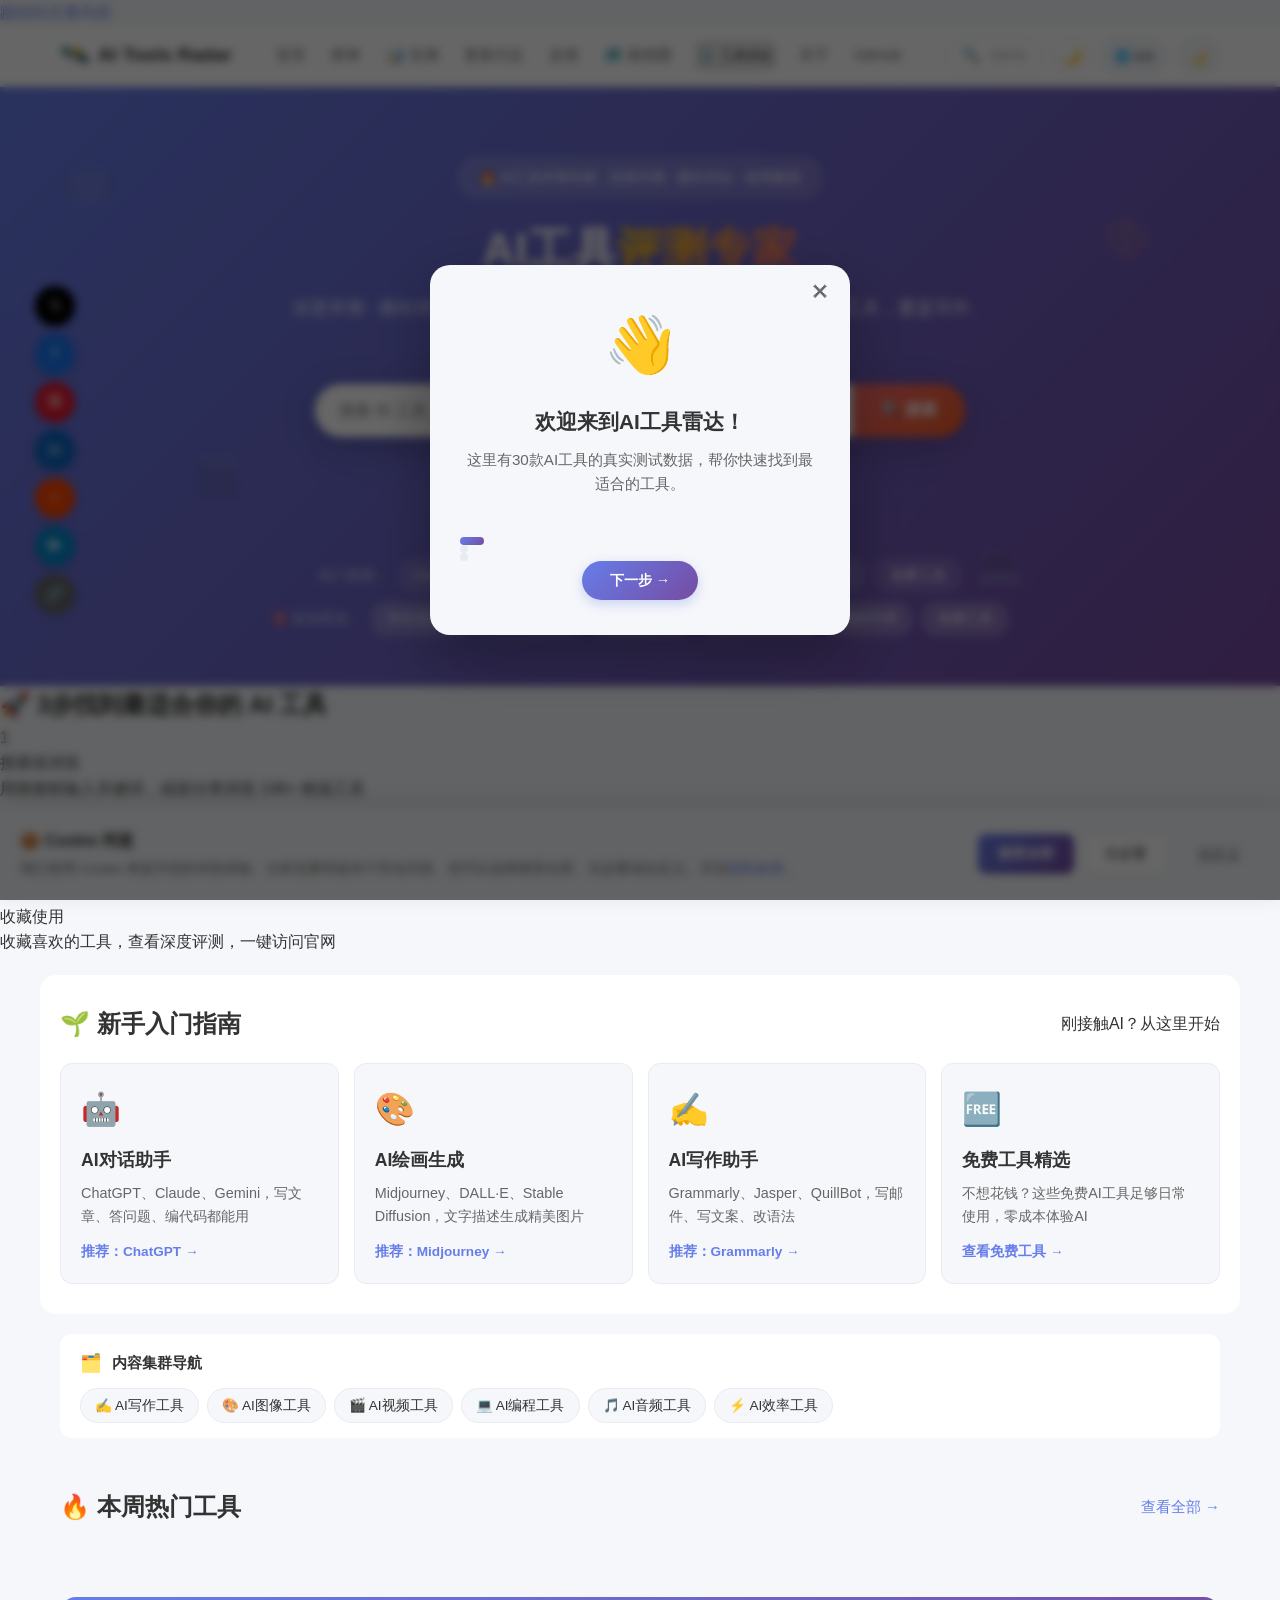
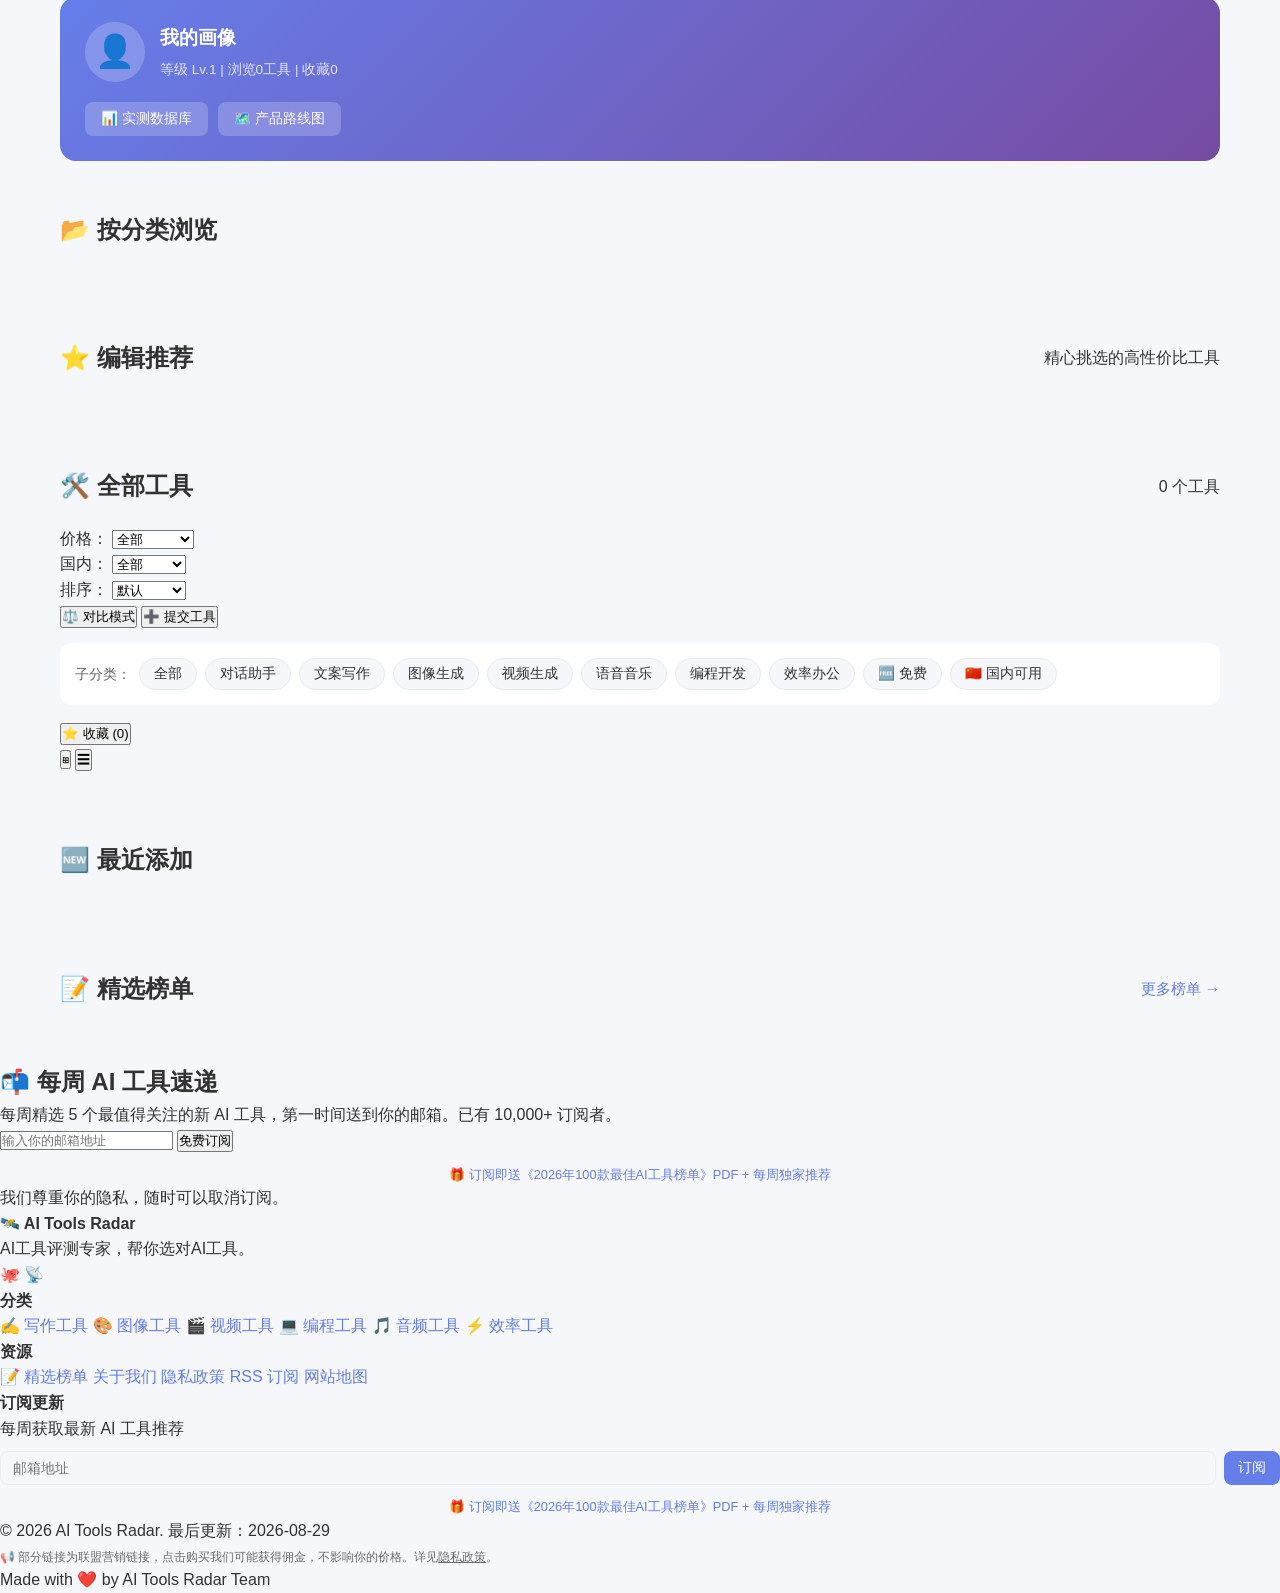
==== commit e7cd0e3e: "P2优化: 增加10个子分类快速筛选标签(对话/写作/图像/视频/音频/编程/效率/免费/国内)" ====
--- a/index.html
+++ b/index.html
@@ -27,4 +27,4 @@
             "target": "https://qxgjz.github.io/ai-tools-radar/?q={search_term_string}",
             "query-input": "required name=search_term_string"
         }
-    }</script><style>.hero{background:linear-gradient(135deg,#667eea 0,#764ba2 100%)}.dark .hero{background:linear-gradient(135deg,#1a1a2e 0,#16213e 100%)}</style><link rel="stylesheet" href="style.css"></head><body><a href="#homeView" class="skip-link">跳转到主要内容</a><nav class="navbar"><div class="nav-container"><a href="#" class="nav-logo" onclick='return navigateTo("home"),!1'><span class="nav-logo-icon">🛰️</span> <span class="nav-logo-text">AI Tools Radar</span></a><div class="nav-links"><a href="#" onclick='return navigateTo("home"),!1'>首页</a> <a href="#/blog" onclick="return showBlog(),!1">榜单</a> <button class="nav-compare-btn" onclick="toggleCompareMode()" title="对比工具">⚖️ 工具对比</button> <a href="#/about" onclick='return navigateTo("about"),!1'>关于</a> <a href="https://github.com/qxgjz/ai-tools-radar" target="_blank" rel="noopener">GitHub</a></div><div class="nav-actions"><button id="mobileMenuBtn" class="nav-btn" style="display:none" title="菜单">☰</button><button id="langToggle" class="nav-btn" title="切换语言">🌐 EN</button> <button id="themeToggle" class="nav-btn" title="切换主题">🌙</button></div></div><div id="mobileMenu" style="display:none;position:fixed;top:60px;left:0;right:0;background:var(--bg-primary);border-bottom:1px solid var(--border-color);padding:20px;z-index:999;box-shadow:0 4px 12px rgba(0,0,0,.1);"><a href="#" onclick='return navigateTo("home"),!1' style="display:block;padding:12px 0;border-bottom:1px solid var(--border-color);text-decoration:none;color:var(--text-primary);">🏠 首页</a><a href="#/blog" onclick="return showBlog(),!1" style="display:block;padding:12px 0;border-bottom:1px solid var(--border-color);text-decoration:none;color:var(--text-primary);">📝 榜单</a><button onclick="toggleCompareMode()" style="display:block;width:100%;text-align:left;padding:12px 0;border-bottom:1px solid var(--border-color);background:none;border-left:none;border-right:none;border-top:none;color:var(--text-primary);cursor:pointer;font-size:1rem;">⚖️ 工具对比</button><a href="#/about" onclick='return navigateTo("about"),!1' style="display:block;padding:12px 0;border-bottom:1px solid var(--border-color);text-decoration:none;color:var(--text-primary);">ℹ️ 关于</a><a href="https://github.com/qxgjz/ai-tools-radar" target="_blank" rel="noopener" style="display:block;padding:12px 0;text-decoration:none;color:var(--text-primary);">🐙 GitHub</a></div></nav><div id="homeView" tabindex="-1"><section class="hero"><div class="hero-content"><div class="hero-badge">🔥 AI工具评测专家 · 深度评测 · 横向对比 · 使用教程</div><h1 class="hero-title">AI工具<span class="hero-highlight">评测专家</span></h1><p class="hero-subtitle">深度评测 · 横向对比 · 使用教程，帮你选对AI工具。<strong>146+</strong>精选网站类AI工具，覆盖写作、图像、视频、编程、音频、效率六大领域。</p><div class="hero-search"><input id="searchInput" class="hero-search-input" placeholder="搜索 AI 工具，如：ChatGPT、AI绘画、视频生成..." data-i18n-placeholder="searchPlaceholder"> <button class="hero-search-btn" onclick="searchTools()" data-i18n="search">🔍 搜索</button></div><div class="hero-stats"><div class="hero-stat"><div class="hero-stat-num" id="totalTools">146+</div><div class="hero-stat-label">精选工具</div></div><div class="hero-stat-divider"></div><div class="hero-stat"><div class="hero-stat-num" id="totalCategories">6</div><div class="hero-stat-label">工具分类</div></div><div class="hero-stat-divider"></div><div class="hero-stat"><div class="hero-stat-num"><span id="favCount">0</span></div><div class="hero-stat-label">我的收藏</div></div><div class="hero-stat-divider"></div><div class="hero-stat"><div class="hero-stat-num"><span id="visitCount">0</span></div><div class="hero-stat-label">累计访问</div></div></div><div class="hero-tags"><span class="hero-tags-label">热门搜索：</span> <a href="#" class="hero-tag" onclick='return quickSearch("ChatGPT"),!1'>ChatGPT</a> <a href="#" class="hero-tag" onclick='return quickSearch("Midjourney"),!1'>Midjourney</a> <a href="#" class="hero-tag" onclick='return quickSearch("AI绘画"),!1'>AI绘画</a> <a href="#" class="hero-tag" onclick='return quickSearch("视频生成"),!1'>视频生成</a> <a href="#" class="hero-tag" onclick='return quickSearch("代码"),!1'>代码助手</a> <a href="#" class="hero-tag" onclick='return quickSearch("免费"),!1'>免费工具</a></div><div class="hero-tags" style="margin-top:10px"><span class="hero-tags-label">🎯 按场景选：</span> <a href="#" class="hero-tag" style="background:rgba(255,255,255,.2)" onclick='return quickSearch("学生"),!1'>学生党必备</a> <a href="#" class="hero-tag" style="background:rgba(255,255,255,.2)" onclick='return quickSearch("写作"),!1'>职场人必备</a> <a href="#" class="hero-tag" style="background:rgba(255,255,255,.2)" onclick='return quickSearch("AI绘画"),!1'>设计师必备</a> <a href="#" class="hero-tag" style="background:rgba(255,255,255,.2)" onclick='return quickSearch("视频"),!1'>自媒体人必备</a> <a href="#" class="hero-tag" style="background:rgba(255,255,255,.2)" onclick='return quickSearch("国内可用"),!1'>国内可用</a> <a href="#" class="hero-tag" style="background:rgba(255,255,255,.2)" onclick='return quickSearch("免费"),!1'>免费工具</a></div></div><div class="hero-decoration"><div class="hero-float-icon" style="top:10%;left:5%;animation-delay:0s">🤖</div><div class="hero-float-icon" style="top:20%;right:10%;animation-delay:1s">🎨</div><div class="hero-float-icon" style="bottom:30%;left:15%;animation-delay:2s">🎬</div><div class="hero-float-icon" style="bottom:15%;right:20%;animation-delay:.5s">💻</div><div class="hero-float-icon" style="top:50%;left:50%;animation-delay:1.5s">✨</div></div></section><div class="quick-start"><h2>🚀 3步找到最适合你的 AI 工具</h2><div class="quick-start-steps"><div class="quick-start-step"><div class="quick-step-number">1</div><div class="quick-step-title">搜索或浏览</div><div class="quick-step-desc">用搜索框输入关键词，或按分类浏览 146+ 精选工具</div></div><div class="quick-start-step"><div class="quick-step-number">2</div><div class="quick-step-title">对比筛选</div><div class="quick-step-desc">用价格、评分筛选，或用对比模式并排比较多个工具</div></div><div class="quick-start-step"><div class="quick-step-number">3</div><div class="quick-step-title">收藏使用</div><div class="quick-step-desc">收藏喜欢的工具，查看深度评测，一键访问官网</div></div></div></div><section class="section" id="newbieGuide" style="padding:30px 20px;background:var(--bg-secondary);border-radius:16px;margin:20px auto;max-width:1200px"><div class="section-header"><h2 class="section-title">🌱 新手入门指南</h2><span class="result-count">刚接触AI？从这里开始</span></div><div style="display:grid;grid-template-columns:repeat(auto-fit,minmax(250px,1fr));gap:15px;margin-top:20px"><div style="background:var(--bg-primary);padding:20px;border-radius:12px;border:1px solid var(--border-color);cursor:pointer;transition:all .2s" onclick='return quickSearch("ChatGPT"),!1'><div style="font-size:2rem;margin-bottom:10px">🤖</div><h3 style="margin-bottom:8px;font-size:1.1rem">AI对话助手</h3><p style="color:var(--text-secondary);font-size:.9rem;margin-bottom:10px">ChatGPT、Claude、Gemini，写文章、答问题、编代码都能用</p><span style="color:#667eea;font-size:.85rem;font-weight:600">推荐：ChatGPT →</span></div><div style="background:var(--bg-primary);padding:20px;border-radius:12px;border:1px solid var(--border-color);cursor:pointer;transition:all .2s" onclick='return quickSearch("AI绘画"),!1'><div style="font-size:2rem;margin-bottom:10px">🎨</div><h3 style="margin-bottom:8px;font-size:1.1rem">AI绘画生成</h3><p style="color:var(--text-secondary);font-size:.9rem;margin-bottom:10px">Midjourney、DALL·E、Stable Diffusion，文字描述生成精美图片</p><span style="color:#667eea;font-size:.85rem;font-weight:600">推荐：Midjourney →</span></div><div style="background:var(--bg-primary);padding:20px;border-radius:12px;border:1px solid var(--border-color);cursor:pointer;transition:all .2s" onclick='return quickSearch("写作"),!1'><div style="font-size:2rem;margin-bottom:10px">✍️</div><h3 style="margin-bottom:8px;font-size:1.1rem">AI写作助手</h3><p style="color:var(--text-secondary);font-size:.9rem;margin-bottom:10px">Grammarly、Jasper、QuillBot，写邮件、写文案、改语法</p><span style="color:#667eea;font-size:.85rem;font-weight:600">推荐：Grammarly →</span></div><div style="background:var(--bg-primary);padding:20px;border-radius:12px;border:1px solid var(--border-color);cursor:pointer;transition:all .2s" onclick='return quickSearch("免费"),!1'><div style="font-size:2rem;margin-bottom:10px">🆓</div><h3 style="margin-bottom:8px;font-size:1.1rem">免费工具精选</h3><p style="color:var(--text-secondary);font-size:.9rem;margin-bottom:10px">不想花钱？这些免费AI工具足够日常使用，零成本体验AI</p><span style="color:#667eea;font-size:.85rem;font-weight:600">查看免费工具 →</span></div></div></section><section class="section" id="hotSection"><div class="section-header"><h2 class="section-title">🔥 本周热门工具</h2><a href="#" class="section-more" onclick="return scrollToTools(),!1">查看全部 →</a></div><div class="hot-grid" id="hotGrid"></div></section><div id="recentViewSection" style="display:none" class="section"><div class="section-header"><h2 class="section-title">🕐 最近浏览</h2><span class="result-count" id="recentCount">0 个工具</span></div><div class="tools-grid" id="recentGrid"></div></div><div class="ad-banner"><ins class="adsbygoogle" style="display:block" data-ad-client="ca-pub-XXXXXXXXXXXXXXXX" data-ad-slot="XXXXXXXXXX" data-ad-format="auto" data-full-width-responsive="true"></ins><script>(adsbygoogle=window.adsbygoogle||[]).push({})</script></div><section class="section"><div class="section-header"><h2 class="section-title">📂 按分类浏览</h2></div><div class="category-cards" id="categoryCards"></div></section><section class="section" id="editorPicks"><div class="section-header"><h2 class="section-title">⭐ 编辑推荐</h2><span class="result-count">精心挑选的高性价比工具</span></div><div class="tools-grid" id="editorPicksGrid"></div></section><section class="section" id="toolsSection"><div class="section-header"><h2 class="section-title">🛠️ 全部工具</h2><span class="result-count" id="resultCount">0 个工具</span></div><div class="filter-bar"><div class="filter-group"><label data-i18n="priceFilter">价格：</label> <select id="priceFilter" onchange="applyFilters()"><option value="all" data-i18n="all">全部</option><option value="free" data-i18n="free">免费</option><option value="paid" data-i18n="paid">付费</option><option value="freemium" data-i18n="freemium">免费+付费</option></select></div><div class="filter-group"><label>国内：</label> <select id="cnFilter" onchange="applyFilters()"><option value="all">全部</option><option value="cn">国内可用</option><option value="overseas">仅海外</option></select></div><div class="filter-group"><label data-i18n="sortBy">排序：</label> <select id="sortBy" onchange="applyFilters()"><option value="default" data-i18n="sortDefault">默认</option><option value="rating" data-i18n="sortRating">评分最高</option><option value="name" data-i18n="sortName">名称 A-Z</option></select></div><div class="filter-group" style="margin-left:auto"><button id="compareBtn" class="compare-btn" onclick="toggleCompareMode()" data-i18n="compare">⚖️ 对比模式</button> <button class="submit-tool-btn" onclick="showSubmitTool()" data-i18n="submitTool">➕ 提交工具</button></div></div><div class="compare-bar" id="compareBar" style="display:none"><span data-i18n="compareSelected">已选择：</span> <strong><span id="compareCount">0</span> <span data-i18n="toolsUnit">个工具</span></strong> <button onclick="clearCompare()" data-i18n="clearCompare">清空</button> <button class="compare-action-btn" onclick='navigateTo("compare")' data-i18n="startCompare">开始对比</button></div><div class="category-filters" id="categoryFilters"></div><div class="view-toggle"><button id="favToggle" class="fav-toggle" title="只看收藏">⭐ 收藏 (<span id="favCount2">0</span>)</button><div class="view-buttons"><button id="gridView" class="view-btn active" title="网格视图">⊞</button> <button id="listView" class="view-btn" title="列表视图">☰</button></div></div><div class="tools-grid" id="toolsGrid"></div><div class="pagination" id="pagination"></div><div class="no-results" id="noResults" style="display:none"><div class="no-results-icon">🔍</div><h3>没有找到匹配的工具</h3><p>试试其他关键词，或 <a href="#" onclick="return clearFilters(),!1">清除筛选条件</a></p></div></section><section class="section" id="recentSection"><div class="section-header"><h2 class="section-title">🆕 最近添加</h2></div><div class="recent-scroll" id="recentScroll"></div></section><section class="section" id="blogSection"><div class="section-header"><h2 class="section-title">📝 精选榜单</h2><a href="#" class="section-more" onclick="return showBlog(),!1">更多榜单 →</a></div><div class="blog-grid" id="blogGrid"></div></section><section class="newsletter"><div class="newsletter-content"><h2 class="newsletter-title">📬 每周 AI 工具速递</h2><p class="newsletter-desc">每周精选 5 个最值得关注的新 AI 工具，第一时间送到你的邮箱。已有 10,000+ 订阅者。</p><form class="newsletter-form" onsubmit="subscribeNewsletter(event)"><input type="email" id="newsletterEmail" class="newsletter-input" placeholder="输入你的邮箱地址" required> <button type="submit" class="newsletter-btn">免费订阅</button></form><p class="newsletter-note">我们尊重你的隐私，随时可以取消订阅。</p></div></section></div><div id="detailView" style="display:none"><div class="detail-container"><button class="back-btn" onclick='navigateTo("home")' data-i18n="back">← 返回列表</button><div id="detailContent"></div><div id="commentsSection" style="display:none;margin-top:30px;padding-top:20px;border-top:1px solid var(--border-color);"><h3 style="margin-bottom:15px;font-size:1.3rem;">💬 用户评论与讨论</h3><p style="color:var(--text-secondary);font-size:0.9rem;margin-bottom:15px;">用 GitHub 账号登录即可评论，分享你的使用体验和建议。</p><div class="giscus" id="giscusContainer"></div></div></div></div><div id="compareView" style="display:none"><div class="detail-container"><button class="back-btn" onclick='navigateTo("home")'>← 返回列表</button><div id="compareContent"></div></div></div><div id="blogView" style="display:none"><div class="detail-container"><button class="back-btn" onclick='navigateTo("home")'>← 返回首页</button><h1 style="margin:20px 0">📝 精选榜单</h1><div id="blogListContent"></div></div></div><div id="blogArticleView" style="display:none"><div class="detail-container"><button class="back-btn" onclick="showBlog()">← 返回榜单</button><div id="blogArticleContent"></div></div></div><div id="aboutView" style="display:none"><div class="page-content"><h1>关于 AI Tools Radar</h1><p>AI Tools Radar 是一个专注于 AI 工具发现和评测的导航平台。我们的使命是帮助每个人快速找到最适合自己的 AI 工具，提升工作和创作效率。</p><h2>我们做什么</h2><ul><li>精选全球最优质的 AI 工具，覆盖写作、图像、视频、编程、音频、效率六大领域</li><li>提供深度评测、价格对比、用户评分，帮你做出明智的选择</li><li>每周更新最新的 AI 工具和趋势，让你始终站在 AI 前沿</li></ul><h2>为什么选择我们</h2><ul><li><strong>精选而非堆砌</strong>：每个工具都经过人工筛选，只收录真正好用的工具</li><li><strong>客观中立</strong>：我们不接受付费排名，所有推荐基于工具本身的质量</li><li><strong>持续更新</strong>：AI 领域日新月异，我们保持高频更新</li><li><strong>用户驱动</strong>：欢迎提交你发现的好工具，也可以给工具打分</li></ul><h2>联系我们</h2><p>有任何建议或合作意向，欢迎通过以下方式联系我们：</p><ul><li>GitHub: <a href="https://github.com/qxgjz/ai-tools-radar" target="_blank" rel="noopener">github.com/qxgjz/ai-tools-radar</a></li><li>提交工具：点击页面右上角的「提交工具」按钮</li></ul><h2>免责声明</h2><p>本站所有工具信息均来自公开渠道，工具的价格和功能可能随时变化，请以官方网站为准。本站不对任何工具的使用后果负责。</p></div></div><div id="privacyView" style="display:none"><div class="page-content"><h1>隐私政策</h1><p>最后更新：2026年8月29日</p><div style="background:var(--bg-secondary);padding:15px 20px;border-radius:8px;margin-bottom:25px;border-left:4px solid #667eea;"><p style="margin:0;font-size:.9rem;"><strong>摘要：</strong>我们重视你的隐私。我们只收集匿名的访问数据用于改进网站，你的个性化设置仅存储在你的浏览器本地。我们使用 Google Analytics 分析流量，使用 Google AdSense 展示广告。我们不会出售你的个人信息。</p></div><h2>1. 我们收集的信息</h2><h3>1.1 自动收集的信息</h3><p>当你访问本网站时，我们会自动收集以下匿名信息：</p><ul><li><strong>访问数据</strong>：访问时间、访问时长、访问的页面、退出页面</li><li><strong>设备信息</strong>：浏览器类型和版本、操作系统、设备类型、屏幕分辨率</li><li><strong>网络信息</strong>：IP地址（匿名化处理）、ISP、大致地理位置（国家/地区级别，精确到城市级别）</li><li><strong>行为数据</strong>：点击的链接、搜索关键词、使用的功能（筛选、对比、收藏等）</li></ul><p>这些数据通过 Google Analytics 收集，完全匿名，无法识别到具体个人。我们不会将这些数据与任何可识别个人身份的信息关联。</p><h3>1.2 你主动提供的信息</h3><p>目前，本网站不需要注册账户。你可以通过以下方式主动提供信息：</p><ul><li><strong>邮件订阅</strong>：如果你订阅我们的邮件列表，我们会收集你的邮箱地址</li><li><strong>提交工具</strong>：如果你通过表单提交新工具，我们会收集你填写的工具信息和联系方式（如有）</li><li><strong>评论</strong>：如果你通过 Giscus 发表评论，你的 GitHub 用户名和评论内容会被公开显示</li></ul><h3>1.3 本地存储信息</h3><p>我们使用浏览器的 localStorage 和 IndexedDB 存储你的个性化设置，包括：</p><ul><li>收藏的工具列表</li><li>工具评分记录</li><li>最近浏览的工具</li><li>主题偏好（亮色/暗色）</li><li>语言偏好（中文/英文）</li><li>用户积分和徽章</li><li>A/B 测试分组</li><li>邮件订阅状态</li></ul><p><strong>重要：</strong>这些数据仅存储在你的浏览器本地，<strong>不会上传到我们的服务器</strong>。清除浏览器数据会删除这些信息。</p><h2>2. 我们如何使用你的信息</h2><p>我们收集的信息仅用于以下目的：</p><ul><li><strong>改进网站</strong>：分析用户行为，了解哪些功能受欢迎，优化用户体验</li><li><strong>内容优化</strong>：了解用户搜索什么内容，创作更有价值的内容</li><li><strong>性能监控</strong>：监控网站性能，及时发现和修复问题</li><li><strong>安全防护</strong>：检测和防止恶意行为、垃圾信息和安全威胁</li><li><strong>广告展示</strong>：通过 Google AdSense 展示个性化广告（如启用）</li><li><strong>邮件通信</strong>：如果你订阅了邮件，发送更新和资讯</li></ul><p>我们<strong>不会</strong>将你的信息用于以下目的：</p><ul><li>出售或出租你的个人信息给第三方</li><li>将你的信息用于与上述目的无关的用途</li><li>向你发送未经请求的营销信息（除非你明确订阅）</li></ul><h2>3. 数据保留期限</h2><ul><li><strong>Google Analytics 数据</strong>：保留 26 个月，之后自动删除或匿名化</li><li><strong>本地存储数据</strong>：保留在你的浏览器中，直到你主动清除</li><li><strong>邮件订阅信息</strong>：保留到你取消订阅为止</li><li><strong>评论数据</strong>：通过 Giscus 存储在 GitHub，保留到你删除评论为止</li></ul><h2>4. 你的权利</h2><p>根据适用的数据保护法律（包括 GDPR 和 CCPA），你享有以下权利：</p><ul><li><strong>访问权</strong>：你有权访问我们持有的关于你的数据</li><li><strong>更正权</strong>：你有权要求更正不准确的数据</li><li><strong>删除权</strong>：你有权要求删除你的个人数据（在某些情况下）</li><li><strong>限制处理权</strong>：你有权限制我们处理你的数据</li><li><strong>数据可携带权</strong>：你有权以结构化、常用格式获取你的数据</li><li><strong>反对权</strong>：你有权反对我们处理你的数据</li><li><strong>撤回同意权</strong>：你有权随时撤回之前给予的同意</li></ul><p>要行使这些权利，请通过本政策末尾的联系方式联系我们。我们会在 30 天内回复你的请求。</p><h2>5. Cookie 和类似技术</h2><h3>5.1 我们使用的 Cookie</h3><table style="width:100%;border-collapse:collapse;margin:15px 0;font-size:.9rem;"><tr style="background:var(--bg-secondary);"><th style="padding:10px;text-align:left;border:1px solid var(--border-color);">Cookie 名称</th><th style="padding:10px;text-align:left;border:1px solid var(--border-color);">提供方</th><th style="padding:10px;text-align:left;border:1px solid var(--border-color);">用途</th><th style="padding:10px;text-align:left;border:1px solid var(--border-color);">保留期</th></tr><tr><td style="padding:10px;border:1px solid var(--border-color);">_ga</td><td style="padding:10px;border:1px solid var(--border-color);">Google Analytics</td><td style="padding:10px;border:1px solid var(--border-color);">区分用户</td><td style="padding:10px;border:1px solid var(--border-color);">2年</td></tr><tr><td style="padding:10px;border:1px solid var(--border-color);">_ga_*</td><td style="padding:10px;border:1px solid var(--border-color);">Google Analytics</td><td style="padding:10px;border:1px solid var(--border-color);">维护会话状态</td><td style="padding:10px;border:1px solid var(--border-color);">2年</td></tr><tr><td style="padding:10px;border:1px solid var(--border-color);">IDE</td><td style="padding:10px;border:1px solid var(--border-color);">Google AdSense</td><td style="padding:10px;border:1px solid var(--border-color);">广告个性化</td><td style="padding:10px;border:1px solid var(--border-color);">1年</td></tr><tr><td style="padding:10px;border:1px solid var(--border-color);">test_cookie</td><td style="padding:10px;border:1px solid var(--border-color);">Google AdSense</td><td style="padding:10px;border:1px solid var(--border-color);">检查浏览器是否支持 Cookie</td><td style="padding:10px;border:1px solid var(--border-color);">15分钟</td></tr></table><h3>5.2 管理 Cookie</h3><p>你可以通过浏览器设置管理或删除 Cookie。大多数浏览器允许你：</p><ul><li>查看和删除特定 Cookie</li><li>阻止第三方 Cookie</li><li>阻止所有 Cookie</li><li>清除所有 Cookie</li></ul><p>请注意，禁用 Cookie 可能会影响网站的部分功能。你可以在 <a href="https://www.allaboutcookies.org" target="_blank" rel="noopener">All About Cookies</a> 了解更多关于 Cookie 的信息。</p><h3>5.3 个性化广告</h3><p>我们使用 Google AdSense 展示广告。Google 可能会根据你的浏览历史和兴趣展示个性化广告。你可以：</p><ul><li>在 <a href="https://adssettings.google.com" target="_blank" rel="noopener">Google 广告设置</a> 中管理或关闭个性化广告</li><li>使用 <a href="https://optout.aboutads.info" target="_blank" rel="noopener">NAI 选择退出工具</a> 退出第三方广告 Cookie</li><li>使用浏览器的"请勿追踪"（DNT）功能</li></ul><h2>6. 第三方服务</h2><p>本网站使用以下第三方服务，这些服务有各自的隐私政策：</p><ul><li><strong>GitHub Pages</strong>：网站托管服务。<a href="https://docs.github.com/en/site-policy/privacy-policies/github-privacy-statement" target="_blank" rel="noopener">隐私政策</a></li><li><strong>Google Analytics</strong>：网站流量分析。<a href="https://policies.google.com/privacy" target="_blank" rel="noopener">隐私政策</a> | <a href="https://tools.google.com/dlpage/gaoptout" target="_blank" rel="noopener">选择退出</a></li><li><strong>Google AdSense</strong>：广告展示。<a href="https://policies.google.com/privacy" target="_blank" rel="noopener">隐私政策</a></li><li><strong>Google Fonts</strong>：字体服务。<a href="https://policies.google.com/privacy" target="_blank" rel="noopener">隐私政策</a></li><li><strong>Giscus</strong>：评论系统（基于 GitHub Discussions）。<a href="https://github.com/giscus/giscus/blob/main/PRIVACY.md" target="_blank" rel="noopener">隐私政策</a></li><li><strong>Formspree</strong>：表单提交服务。<a href="https://formspree.io/legal/privacy-policy/" target="_blank" rel="noopener">隐私政策</a></li></ul><p>我们对这些第三方服务的隐私政策不承担责任。建议你查阅相关服务的隐私政策。</p><h2>7. 联盟营销披露</h2><div style="background:#fffbeb;padding:15px 20px;border-radius:8px;margin:15px 0;border-left:4px solid #f59e0b;"><p style="margin:0;font-size:.9rem;"><strong>📢 联盟营销披露：</strong>本网站包含联盟营销链接。当你点击这些链接并购买产品或服务时，我们可能会获得佣金。这不会影响你的购买价格，也不会影响我们的评测客观性。我们只推荐我们认为有价值的产品和服务。</p></div><p>我们可能参与以下联盟营销计划：</p><ul><li>AppSumo 联盟计划</li><li>Jasper 联盟计划</li><li>Copy.ai 联盟计划</li><li>其他 AI 工具的联盟计划</li></ul><p>我们承诺：</p><ul><li>所有评测和推荐基于我们的真实使用体验和客观分析</li><li>联盟关系不会影响我们的评分和推荐</li><li>我们会明确标注联盟链接</li><li>我们不会为了佣金而推荐低质量产品</li></ul><h2>8. 数据安全</h2><p>我们采取合理的技术和组织措施保护你的数据安全：</p><ul><li>网站使用 HTTPS 加密传输</li><li>不存储敏感个人信息（如密码、信用卡号）</li><li>个性化数据仅存储在用户浏览器本地</li><li>定期更新网站和依赖项</li><li>使用安全的第三方服务</li></ul><p>但是，没有任何互联网传输或电子存储方法是 100% 安全的。我们无法保证绝对安全。</p><h2>9. 儿童隐私</h2><p>本网站面向一般受众，不专门针对 13 岁以下儿童。我们不会故意收集 13 岁以下儿童的个人信息。如果你是家长或监护人，认为你的孩子向我们提供了个人信息，请联系我们，我们会立即删除相关信息。</p><h2>10. 国际数据传输</h2><p>我们的网站托管在 GitHub Pages（美国），使用的第三方服务（Google、Giscus 等）也主要位于美国。你的数据可能会被传输到并存储在你所在国家/地区以外的服务器上。这些国家/地区的数据保护法律可能与你所在国家/地区不同。</p><p>对于欧盟用户，我们依赖标准合同条款（SCC）和其他合法机制进行国际数据传输。</p><h2>11. 本政策的变更</h2><p>我们可能会不时更新本隐私政策。当我们进行重大变更时，我们会：</p><ul><li>在网站上发布通知</li><li>更新本页面顶部的"最后更新"日期</li><li>如果你订阅了邮件，通过邮件通知你</li></ul><p>建议你定期查看本政策以了解最新信息。</p><h2>12. 联系我们</h2><p>如果你对本隐私政策有任何疑问、意见或请求，请通过以下方式联系我们：</p><ul><li><strong>GitHub</strong>：在 <a href="https://github.com/qxgjz/ai-tools-radar/issues" target="_blank" rel="noopener">GitHub Issues</a> 提交问题</li><li><strong>邮件</strong>：通过网站底部的订阅表单联系我们</li></ul><p>我们会在 30 天内回复你的请求。</p><div style="margin-top:30px;padding:20px;background:var(--bg-secondary);border-radius:8px;text-align:center;"><p style="margin:0;font-size:.85rem;color:var(--text-secondary);">本隐私政策符合 GDPR（欧盟通用数据保护条例）和 CCPA（加州消费者隐私法案）的要求。</p></div></div></div><div id="notFoundView" style="display:none"><div class="page-content" style="text-align:center;max-width:600px;margin:0 auto;padding:60px 20px;"><div style="font-size:6rem;margin-bottom:20px;">🔍</div><h1 style="font-size:4rem;margin-bottom:10px;background:linear-gradient(135deg,#667eea,#764ba2);-webkit-background-clip:text;-webkit-text-fill-color:transparent;">404</h1><h2 style="margin-bottom:15px;">页面走丢了</h2><p style="color:var(--text-secondary);margin-bottom:30px;font-size:1.05rem;">别担心，也许下面的内容能帮到你。</p><div style="display:flex;gap:10px;justify-content:center;margin-bottom:40px;flex-wrap:wrap;"><input type="text" id="notFoundSearch" placeholder="搜索 AI 工具..." style="flex:1;min-width:200px;padding:12px 16px;border:1px solid var(--border-color);border-radius:8px;background:var(--bg-secondary);color:var(--text-primary);font-size:.95rem;"><button onclick="var q=document.getElementById('notFoundSearch').value;if(q){navigateTo('home');setTimeout(function(){var input=document.getElementById('searchInput');if(input){input.value=q;searchTools();}},300);}" style="padding:12px 24px;background:linear-gradient(135deg,#667eea,#764ba2);color:#fff;border:none;border-radius:8px;font-weight:600;cursor:pointer;">搜索</button></div><div style="text-align:left;margin-bottom:30px;"><h3 style="margin-bottom:15px;font-size:1.1rem;">🔥 热门工具</h3><div style="display:grid;grid-template-columns:repeat(auto-fill,minmax(140px,1fr));gap:10px;"><a href="#" onclick="return quickSearch('ChatGPT'),!1" style="padding:10px 15px;background:var(--bg-secondary);border-radius:8px;text-decoration:none;color:var(--text-primary);font-size:.9rem;border:1px solid var(--border-color);transition:all .2s;">ChatGPT</a><a href="#" onclick="return quickSearch('Midjourney'),!1" style="padding:10px 15px;background:var(--bg-secondary);border-radius:8px;text-decoration:none;color:var(--text-primary);font-size:.9rem;border:1px solid var(--border-color);transition:all .2s;">Midjourney</a><a href="#" onclick="return quickSearch('Claude'),!1" style="padding:10px 15px;background:var(--bg-secondary);border-radius:8px;text-decoration:none;color:var(--text-primary);font-size:.9rem;border:1px solid var(--border-color);transition:all .2s;">Claude</a><a href="#" onclick="return quickSearch('Replit'),!1" style="padding:10px 15px;background:var(--bg-secondary);border-radius:8px;text-decoration:none;color:var(--text-primary);font-size:.9rem;border:1px solid var(--border-color);transition:all .2s;">Replit</a><a href="#" onclick="return quickSearch('Suno'),!1" style="padding:10px 15px;background:var(--bg-secondary);border-radius:8px;text-decoration:none;color:var(--text-primary);font-size:.9rem;border:1px solid var(--border-color);transition:all .2s;">Suno</a><a href="#" onclick="return quickSearch('免费'),!1" style="padding:10px 15px;background:var(--bg-secondary);border-radius:8px;text-decoration:none;color:var(--text-primary);font-size:.9rem;border:1px solid var(--border-color);transition:all .2s;">免费工具</a></div></div><div style="text-align:left;margin-bottom:30px;"><h3 style="margin-bottom:15px;font-size:1.1rem;">📂 按分类浏览</h3><div style="display:flex;flex-wrap:wrap;gap:8px;"><a href="#" onclick='return filterCategory("writing"),!1' style="padding:8px 16px;background:var(--bg-secondary);border-radius:20px;text-decoration:none;color:var(--text-primary);font-size:.85rem;border:1px solid var(--border-color);">✍️ 写作</a><a href="#" onclick='return filterCategory("image"),!1' style="padding:8px 16px;background:var(--bg-secondary);border-radius:20px;text-decoration:none;color:var(--text-primary);font-size:.85rem;border:1px solid var(--border-color);">🎨 图像</a><a href="#" onclick='return filterCategory("video"),!1' style="padding:8px 16px;background:var(--bg-secondary);border-radius:20px;text-decoration:none;color:var(--text-primary);font-size:.85rem;border:1px solid var(--border-color);">🎬 视频</a><a href="#" onclick='return filterCategory("code"),!1' style="padding:8px 16px;background:var(--bg-secondary);border-radius:20px;text-decoration:none;color:var(--text-primary);font-size:.85rem;border:1px solid var(--border-color);">💻 编程</a><a href="#" onclick='return filterCategory("audio"),!1' style="padding:8px 16px;background:var(--bg-secondary);border-radius:20px;text-decoration:none;color:var(--text-primary);font-size:.85rem;border:1px solid var(--border-color);">🎵 音频</a><a href="#" onclick='return filterCategory("productivity"),!1' style="padding:8px 16px;background:var(--bg-secondary);border-radius:20px;text-decoration:none;color:var(--text-primary);font-size:.85rem;border:1px solid var(--border-color);">⚡ 效率</a></div></div><div style="padding-top:20px;border-top:1px solid var(--border-color);"><a href="#" onclick='return navigateTo("home"),!1' style="display:inline-flex;align-items:center;gap:8px;padding:12px 24px;background:linear-gradient(135deg,#667eea,#764ba2);color:#fff;text-decoration:none;border-radius:8px;font-weight:600;">← 返回首页</a></div></div></div><div class="modal" id="shareModal" style="display:none"><div class="modal-content"><span class="modal-close" onclick="closeShare()">×</span><h2>🔗 分享这个工具</h2><p>分享到社交平台，或复制链接发给朋友。</p><div class="share-buttons"><button class="share-btn twitter" onclick="shareToTwitter()">🐦 Twitter</button> <button class="share-btn facebook" onclick="shareToFacebook()">📘 Facebook</button> <button class="share-btn weibo" onclick="shareToWeibo()">🔴 微博</button> <button class="share-btn copy" onclick="copyShareLink()">📋 复制链接</button></div></div></div><div class="modal" id="submitModal" style="display:none"><div class="modal-content"><span class="modal-close" onclick="closeSubmitTool()">×</span><h2>➕ 提交新工具</h2><p>发现了一个好用的 AI 工具？分享给大家！</p><form onsubmit="submitTool(event)"><div class="form-group"><label>工具名称 *</label> <input id="submitName" required placeholder="如：ChatGPT"></div><div class="form-group"><label>官方链接 *</label> <input type="url" id="submitLink" required placeholder="https://..."></div><div class="form-group"><label>分类 *</label> <select id="submitCategory" required><option value="writing">写作</option><option value="image">图像</option><option value="video">视频</option><option value="code">编程</option><option value="audio">音频</option><option value="productivity">效率</option></select></div><div class="form-group"><label>价格</label> <input id="submitPrice" placeholder="如：免费 / $20/月"></div><div class="form-group"><label>工具描述 *</label> <textarea id="submitDesc" rows="3" required placeholder="简单描述这个工具的功能和特点..."></textarea></div><button type="submit" class="detail-btn detail-btn-primary" style="width:100%">提交审核</button></form></div></div><button id="backToTop" class="back-to-top" title="回到顶部">↑</button><footer class="footer"><div class="footer-container"><div class="footer-grid"><div class="footer-col"><h4>🛰️ AI Tools Radar</h4><p>AI工具评测专家，帮你选对AI工具。</p><div class="footer-social"><a href="https://github.com/qxgjz/ai-tools-radar" target="_blank" rel="noopener" title="GitHub">🐙</a> <a href="rss.xml" target="_blank" title="RSS">📡</a></div></div><div class="footer-col"><h4>分类</h4><a href="#" onclick='return filterCategory("writing"),!1'>✍️ 写作工具</a> <a href="#" onclick='return filterCategory("image"),!1'>🎨 图像工具</a> <a href="#" onclick='return filterCategory("video"),!1'>🎬 视频工具</a> <a href="#" onclick='return filterCategory("code"),!1'>💻 编程工具</a> <a href="#" onclick='return filterCategory("audio"),!1'>🎵 音频工具</a> <a href="#" onclick='return filterCategory("productivity"),!1'>⚡ 效率工具</a></div><div class="footer-col"><h4>资源</h4><a href="#/blog" onclick="return showBlog(),!1">📝 精选榜单</a> <a href="#/about" onclick='return navigateTo("about"),!1'>关于我们</a> <a href="#/privacy" onclick='return navigateTo("privacy"),!1'>隐私政策</a> <a href="rss.xml" target="_blank">RSS 订阅</a> <a href="sitemap.xml" target="_blank">网站地图</a></div><div class="footer-col"><h4>订阅更新</h4><p>每周获取最新 AI 工具推荐</p><form onsubmit="subscribeNewsletter(event)" style="display:flex;gap:8px;margin-top:10px"><input type="email" id="footerEmail" placeholder="邮箱地址" style="flex:1;padding:8px 12px;border:1px solid var(--border-color);border-radius:8px;background:var(--bg-primary);color:var(--text-primary);font-size:.85rem"> <button type="submit" style="padding:8px 14px;background:var(--gradient-start);color:#fff;border:none;border-radius:8px;cursor:pointer;font-size:.85rem">订阅</button></form></div></div><div class="footer-bottom"><p>© 2026 AI Tools Radar. 最后更新：<span id="lastUpdate">2026-08-29</span></p><p style="font-size:.75rem;opacity:.7;margin-top:5px;">📢 部分链接为联盟营销链接，点击购买我们可能获得佣金，不影响你的价格。详见<a href="#/privacy" onclick="return navigateTo('privacy'),!1" style="color:inherit;text-decoration:underline;">隐私政策</a>。</p><p>Made with ❤️ by AI Tools Radar Team</p></div></div></footer><script src="script.js"></script><!-- Giscus 评论系统（基于 GitHub Discussions）。使用方法：1. 仓库 Settings → General → Features → 勾选 Discussions 2. 访问 https://giscus.app 获取 data-repo-id 和 data-category-id 3. 替换下面 GISCUS_CONFIG 中的两个值 4. 评论功能自动启用 --><script>var GISCUS_CONFIG={repo:'qxgjz/ai-tools-radar',repoId:'REPLACE_WITH_YOUR_REPO_ID',category:'General',categoryId:'REPLACE_WITH_YOUR_CATEGORY_ID'};function loadGiscus(){if(GISCUS_CONFIG.repoId.indexOf('REPLACE')===0)return;if(document.getElementById('giscusScript'))return;var s=document.createElement('script');s.id='giscusScript';s.src='https://giscus.app/client.js';s.setAttribute('data-repo',GISCUS_CONFIG.repo);s.setAttribute('data-repo-id',GISCUS_CONFIG.repoId);s.setAttribute('data-category',GISCUS_CONFIG.category);s.setAttribute('data-category-id',GISCUS_CONFIG.categoryId);s.setAttribute('data-mapping','pathname');s.setAttribute('data-strict','0');s.setAttribute('data-reactions-enabled','1');s.setAttribute('data-emit-metadata','0');s.setAttribute('data-input-position','bottom');s.setAttribute('data-theme','preferred_color_scheme');s.setAttribute('data-lang','zh-CN');s.crossOrigin='anonymous';s.async=true;document.getElementById('giscusContainer').appendChild(s);}var giscusObserver=new MutationObserver(function(){var dv=document.getElementById('detailView');var cs=document.getElementById('commentsSection');if(dv&&cs){if(dv.style.display!=='none'){cs.style.display='block';loadGiscus();}else{cs.style.display='none';}}});document.addEventListener('DOMContentLoaded',function(){var dv=document.getElementById('detailView');if(dv)giscusObserver.observe(dv,{attributes:true,attributeFilter:['style']});});</script><!-- Formspree 表单配置。使用方法：1. 访问 https://formspree.io 注册账号 2. 创建新表单，获取 Form ID（格式如 xxxxxxxx）3. 替换下面 FORMSPREE_FORM_ID 中的值 4. 用户提交工具时会自动发送到你的邮箱 --><script>var FORMSPREE_FORM_ID='REPLACE_WITH_YOUR_FORMSPREE_ID';var originalSubmitTool=submitTool;submitTool=function(e){e.preventDefault();var name=document.getElementById('submitName').value;var link=document.getElementById('submitLink').value;var category=document.getElementById('submitCategory').value;var desc=document.getElementById('submitDesc').value;var price=document.getElementById('submitPrice').value;if(FORMSPREE_FORM_ID.indexOf('REPLACE')!==0){fetch('https://formspree.io/f/'+FORMSPREE_FORM_ID,{method:'POST',headers:{'Content-Type':'application/json','Accept':'application/json'},body:JSON.stringify({工具名称:name,官方链接:link,分类:category,价格:price,工具描述:desc,提交时间:new Date().toISOString()})}).then(function(r){if(r.ok){showToast('🎉 提交成功！已发送到管理员邮箱');}else{showToast('提交成功，我们会尽快审核');}}).catch(function(){showToast('提交成功，我们会尽快审核');});}else{showToast('🎉 提交成功！我们会尽快审核添加');}var pending=JSON.parse(localStorage.getItem('pendingTools')||'[]');pending.push({name:name,link:link,category:category,desc:desc,price:price,date:new Date().toISOString()});localStorage.setItem('pendingTools',JSON.stringify(pending));closeSubmitTool();e.target.reset();trackEvent('tool_submit',{tool:name});};</script><!-- ===== 网站增强功能脚本 ===== --><script src="enhancer.js"></script><!-- ===== 第九轮：深度文章 ===== --><script src="articles-v2.js"></script><!-- ===== 第九轮：实测数据库+用户画像+路线图 ===== --><script src="features-v2.js"></script><!-- ===== 第十轮：SEO优化器（动态标题+Meta+结构化数据） ===== --><script src="seo-optimizer.js"></script><!-- ===== 第十轮：新增2篇深度文章 ===== --><script src="articles-v3.js"></script><!-- ===== 第十一轮：增长优化器（退出弹窗+邮件激励+事件追踪） ===== --><script src="growth-optimizer.js"></script><!-- ===== 第十一轮：新增2篇深度文章（AI图像+AI效率） ===== --><script src="articles-v4.js"></script><!-- ===== 第十一轮：内容增强器（内容集群+工具详情扩展+相关推荐） ===== --><script src="content-enhancer.js"></script><!-- ===== 第十二轮：UX优化器（Hero优化+首次访问引导+移动端优化） ===== --><script src="ux-optimizer.js"></script><!-- ===== 第十二轮：联盟营销系统（40+工具配置+点击追踪+收入仪表盘） ===== --><script src="affiliate-system.js"></script><!-- ===== 第十二轮：2篇P0深度对比文章 ===== --><script src="articles-v5.js"></script><!-- ===== 第十三轮：全局搜索（Ctrl+K） ===== --><script src="search-feature.js"></script><!-- ===== 第十三轮：暗色模式 ===== --><script src="dark-mode.js"></script><!-- ===== 第十三轮：性能增强器（回到顶部+进度条+懒加载） ===== --><script src="performance-enhancer.js"></script><!-- ===== 第十五轮：迭代更新系统核心（版本管理+A/B测试+行为追踪） ===== --><script src="iteration-system.js"></script><!-- ===== 第十五轮：更新日志+路线图+反馈系统 ===== --><script src="changelog.js"></script><!-- ===== 第十六轮：2篇高搜索量文章（50款免费AI工具+API对比） ===== --><script src="articles-v6.js"></script><!-- ===== 第十六轮：社交分享系统（7平台+复制链接） ===== --><script src="social-share.js"></script><!-- ===== 第十六轮：面包屑导航+SEO内链优化 ===== --><script src="breadcrumb-internal-links.js"></script><!-- ===== 第十七轮：第一篇P0深度对比文章 ===== --><script src="articles-v7.js"></script><!-- PWA Service Worker 注册（离线缓存、更快回访）--><script>if('serviceWorker' in navigator){window.addEventListener('load',function(){navigator.serviceWorker.register('sw.js').then(function(reg){console.log('✅ Service Worker 注册成功',reg.scope);}).catch(function(err){console.log('❌ Service Worker 注册失败',err);});});}</script></body></html>+    }</script><style>.hero{background:linear-gradient(135deg,#667eea 0,#764ba2 100%)}.dark .hero{background:linear-gradient(135deg,#1a1a2e 0,#16213e 100%)}</style><link rel="stylesheet" href="style.css"></head><body><a href="#homeView" class="skip-link">跳转到主要内容</a><nav class="navbar"><div class="nav-container"><a href="#" class="nav-logo" onclick='return navigateTo("home"),!1'><span class="nav-logo-icon">🛰️</span> <span class="nav-logo-text">AI Tools Radar</span></a><div class="nav-links"><a href="#" onclick='return navigateTo("home"),!1'>首页</a> <a href="#/blog" onclick="return showBlog(),!1">榜单</a> <button class="nav-compare-btn" onclick="toggleCompareMode()" title="对比工具">⚖️ 工具对比</button> <a href="#/about" onclick='return navigateTo("about"),!1'>关于</a> <a href="https://github.com/qxgjz/ai-tools-radar" target="_blank" rel="noopener">GitHub</a></div><div class="nav-actions"><button id="mobileMenuBtn" class="nav-btn" style="display:none" title="菜单">☰</button><button id="langToggle" class="nav-btn" title="切换语言">🌐 EN</button> <button id="themeToggle" class="nav-btn" title="切换主题">🌙</button></div></div><div id="mobileMenu" style="display:none;position:fixed;top:60px;left:0;right:0;background:var(--bg-primary);border-bottom:1px solid var(--border-color);padding:20px;z-index:999;box-shadow:0 4px 12px rgba(0,0,0,.1);"><a href="#" onclick='return navigateTo("home"),!1' style="display:block;padding:12px 0;border-bottom:1px solid var(--border-color);text-decoration:none;color:var(--text-primary);">🏠 首页</a><a href="#/blog" onclick="return showBlog(),!1" style="display:block;padding:12px 0;border-bottom:1px solid var(--border-color);text-decoration:none;color:var(--text-primary);">📝 榜单</a><button onclick="toggleCompareMode()" style="display:block;width:100%;text-align:left;padding:12px 0;border-bottom:1px solid var(--border-color);background:none;border-left:none;border-right:none;border-top:none;color:var(--text-primary);cursor:pointer;font-size:1rem;">⚖️ 工具对比</button><a href="#/about" onclick='return navigateTo("about"),!1' style="display:block;padding:12px 0;border-bottom:1px solid var(--border-color);text-decoration:none;color:var(--text-primary);">ℹ️ 关于</a><a href="https://github.com/qxgjz/ai-tools-radar" target="_blank" rel="noopener" style="display:block;padding:12px 0;text-decoration:none;color:var(--text-primary);">🐙 GitHub</a></div></nav><div id="homeView" tabindex="-1"><section class="hero"><div class="hero-content"><div class="hero-badge">🔥 AI工具评测专家 · 深度评测 · 横向对比 · 使用教程</div><h1 class="hero-title">AI工具<span class="hero-highlight">评测专家</span></h1><p class="hero-subtitle">深度评测 · 横向对比 · 使用教程，帮你选对AI工具。<strong>146+</strong>精选网站类AI工具，覆盖写作、图像、视频、编程、音频、效率六大领域。</p><div class="hero-search"><input id="searchInput" class="hero-search-input" placeholder="搜索 AI 工具，如：ChatGPT、AI绘画、视频生成..." data-i18n-placeholder="searchPlaceholder"> <button class="hero-search-btn" onclick="searchTools()" data-i18n="search">🔍 搜索</button></div><div class="hero-stats"><div class="hero-stat"><div class="hero-stat-num" id="totalTools">146+</div><div class="hero-stat-label">精选工具</div></div><div class="hero-stat-divider"></div><div class="hero-stat"><div class="hero-stat-num" id="totalCategories">6</div><div class="hero-stat-label">工具分类</div></div><div class="hero-stat-divider"></div><div class="hero-stat"><div class="hero-stat-num"><span id="favCount">0</span></div><div class="hero-stat-label">我的收藏</div></div><div class="hero-stat-divider"></div><div class="hero-stat"><div class="hero-stat-num"><span id="visitCount">0</span></div><div class="hero-stat-label">累计访问</div></div></div><div class="hero-tags"><span class="hero-tags-label">热门搜索：</span> <a href="#" class="hero-tag" onclick='return quickSearch("ChatGPT"),!1'>ChatGPT</a> <a href="#" class="hero-tag" onclick='return quickSearch("Midjourney"),!1'>Midjourney</a> <a href="#" class="hero-tag" onclick='return quickSearch("AI绘画"),!1'>AI绘画</a> <a href="#" class="hero-tag" onclick='return quickSearch("视频生成"),!1'>视频生成</a> <a href="#" class="hero-tag" onclick='return quickSearch("代码"),!1'>代码助手</a> <a href="#" class="hero-tag" onclick='return quickSearch("免费"),!1'>免费工具</a></div><div class="hero-tags" style="margin-top:10px"><span class="hero-tags-label">🎯 按场景选：</span> <a href="#" class="hero-tag" style="background:rgba(255,255,255,.2)" onclick='return quickSearch("学生"),!1'>学生党必备</a> <a href="#" class="hero-tag" style="background:rgba(255,255,255,.2)" onclick='return quickSearch("写作"),!1'>职场人必备</a> <a href="#" class="hero-tag" style="background:rgba(255,255,255,.2)" onclick='return quickSearch("AI绘画"),!1'>设计师必备</a> <a href="#" class="hero-tag" style="background:rgba(255,255,255,.2)" onclick='return quickSearch("视频"),!1'>自媒体人必备</a> <a href="#" class="hero-tag" style="background:rgba(255,255,255,.2)" onclick='return quickSearch("国内可用"),!1'>国内可用</a> <a href="#" class="hero-tag" style="background:rgba(255,255,255,.2)" onclick='return quickSearch("免费"),!1'>免费工具</a></div></div><div class="hero-decoration"><div class="hero-float-icon" style="top:10%;left:5%;animation-delay:0s">🤖</div><div class="hero-float-icon" style="top:20%;right:10%;animation-delay:1s">🎨</div><div class="hero-float-icon" style="bottom:30%;left:15%;animation-delay:2s">🎬</div><div class="hero-float-icon" style="bottom:15%;right:20%;animation-delay:.5s">💻</div><div class="hero-float-icon" style="top:50%;left:50%;animation-delay:1.5s">✨</div></div></section><div class="quick-start"><h2>🚀 3步找到最适合你的 AI 工具</h2><div class="quick-start-steps"><div class="quick-start-step"><div class="quick-step-number">1</div><div class="quick-step-title">搜索或浏览</div><div class="quick-step-desc">用搜索框输入关键词，或按分类浏览 146+ 精选工具</div></div><div class="quick-start-step"><div class="quick-step-number">2</div><div class="quick-step-title">对比筛选</div><div class="quick-step-desc">用价格、评分筛选，或用对比模式并排比较多个工具</div></div><div class="quick-start-step"><div class="quick-step-number">3</div><div class="quick-step-title">收藏使用</div><div class="quick-step-desc">收藏喜欢的工具，查看深度评测，一键访问官网</div></div></div></div><section class="section" id="newbieGuide" style="padding:30px 20px;background:var(--bg-secondary);border-radius:16px;margin:20px auto;max-width:1200px"><div class="section-header"><h2 class="section-title">🌱 新手入门指南</h2><span class="result-count">刚接触AI？从这里开始</span></div><div style="display:grid;grid-template-columns:repeat(auto-fit,minmax(250px,1fr));gap:15px;margin-top:20px"><div style="background:var(--bg-primary);padding:20px;border-radius:12px;border:1px solid var(--border-color);cursor:pointer;transition:all .2s" onclick='return quickSearch("ChatGPT"),!1'><div style="font-size:2rem;margin-bottom:10px">🤖</div><h3 style="margin-bottom:8px;font-size:1.1rem">AI对话助手</h3><p style="color:var(--text-secondary);font-size:.9rem;margin-bottom:10px">ChatGPT、Claude、Gemini，写文章、答问题、编代码都能用</p><span style="color:#667eea;font-size:.85rem;font-weight:600">推荐：ChatGPT →</span></div><div style="background:var(--bg-primary);padding:20px;border-radius:12px;border:1px solid var(--border-color);cursor:pointer;transition:all .2s" onclick='return quickSearch("AI绘画"),!1'><div style="font-size:2rem;margin-bottom:10px">🎨</div><h3 style="margin-bottom:8px;font-size:1.1rem">AI绘画生成</h3><p style="color:var(--text-secondary);font-size:.9rem;margin-bottom:10px">Midjourney、DALL·E、Stable Diffusion，文字描述生成精美图片</p><span style="color:#667eea;font-size:.85rem;font-weight:600">推荐：Midjourney →</span></div><div style="background:var(--bg-primary);padding:20px;border-radius:12px;border:1px solid var(--border-color);cursor:pointer;transition:all .2s" onclick='return quickSearch("写作"),!1'><div style="font-size:2rem;margin-bottom:10px">✍️</div><h3 style="margin-bottom:8px;font-size:1.1rem">AI写作助手</h3><p style="color:var(--text-secondary);font-size:.9rem;margin-bottom:10px">Grammarly、Jasper、QuillBot，写邮件、写文案、改语法</p><span style="color:#667eea;font-size:.85rem;font-weight:600">推荐：Grammarly →</span></div><div style="background:var(--bg-primary);padding:20px;border-radius:12px;border:1px solid var(--border-color);cursor:pointer;transition:all .2s" onclick='return quickSearch("免费"),!1'><div style="font-size:2rem;margin-bottom:10px">🆓</div><h3 style="margin-bottom:8px;font-size:1.1rem">免费工具精选</h3><p style="color:var(--text-secondary);font-size:.9rem;margin-bottom:10px">不想花钱？这些免费AI工具足够日常使用，零成本体验AI</p><span style="color:#667eea;font-size:.85rem;font-weight:600">查看免费工具 →</span></div></div></section><section class="section" id="hotSection"><div class="section-header"><h2 class="section-title">🔥 本周热门工具</h2><a href="#" class="section-more" onclick="return scrollToTools(),!1">查看全部 →</a></div><div class="hot-grid" id="hotGrid"></div></section><div id="recentViewSection" style="display:none" class="section"><div class="section-header"><h2 class="section-title">🕐 最近浏览</h2><span class="result-count" id="recentCount">0 个工具</span></div><div class="tools-grid" id="recentGrid"></div></div><div class="ad-banner"><ins class="adsbygoogle" style="display:block" data-ad-client="ca-pub-XXXXXXXXXXXXXXXX" data-ad-slot="XXXXXXXXXX" data-ad-format="auto" data-full-width-responsive="true"></ins><script>(adsbygoogle=window.adsbygoogle||[]).push({})</script></div><section class="section"><div class="section-header"><h2 class="section-title">📂 按分类浏览</h2></div><div class="category-cards" id="categoryCards"></div></section><section class="section" id="editorPicks"><div class="section-header"><h2 class="section-title">⭐ 编辑推荐</h2><span class="result-count">精心挑选的高性价比工具</span></div><div class="tools-grid" id="editorPicksGrid"></div></section><section class="section" id="toolsSection"><div class="section-header"><h2 class="section-title">🛠️ 全部工具</h2><span class="result-count" id="resultCount">0 个工具</span></div><div class="filter-bar"><div class="filter-group"><label data-i18n="priceFilter">价格：</label> <select id="priceFilter" onchange="applyFilters()"><option value="all" data-i18n="all">全部</option><option value="free" data-i18n="free">免费</option><option value="paid" data-i18n="paid">付费</option><option value="freemium" data-i18n="freemium">免费+付费</option></select></div><div class="filter-group"><label>国内：</label> <select id="cnFilter" onchange="applyFilters()"><option value="all">全部</option><option value="cn">国内可用</option><option value="overseas">仅海外</option></select></div><div class="filter-group"><label data-i18n="sortBy">排序：</label> <select id="sortBy" onchange="applyFilters()"><option value="default" data-i18n="sortDefault">默认</option><option value="rating" data-i18n="sortRating">评分最高</option><option value="name" data-i18n="sortName">名称 A-Z</option></select></div><div class="filter-group" style="margin-left:auto"><button id="compareBtn" class="compare-btn" onclick="toggleCompareMode()" data-i18n="compare">⚖️ 对比模式</button> <button class="submit-tool-btn" onclick="showSubmitTool()" data-i18n="submitTool">➕ 提交工具</button></div></div><div class="compare-bar" id="compareBar" style="display:none"><span data-i18n="compareSelected">已选择：</span> <strong><span id="compareCount">0</span> <span data-i18n="toolsUnit">个工具</span></strong> <button onclick="clearCompare()" data-i18n="clearCompare">清空</button> <button class="compare-action-btn" onclick='navigateTo("compare")' data-i18n="startCompare">开始对比</button></div><div class="category-filters" id="categoryFilters"></div><div id="subCategoryFilters" style="display:flex;flex-wrap:wrap;gap:8px;margin:15px 0;padding:15px;background:var(--bg-secondary);border-radius:12px"><span style="color:var(--text-secondary);font-size:.9rem;align-self:center">子分类：</span><button class="sub-cat-btn active" onclick="filterSubCategory('all',this)" style="padding:6px 14px;border:1px solid var(--border-color);border-radius:20px;background:var(--bg-primary);color:var(--text-primary);cursor:pointer;font-size:.85rem;transition:all .2s">全部</button><button class="sub-cat-btn" onclick="filterSubCategory('chat',this)" style="padding:6px 14px;border:1px solid var(--border-color);border-radius:20px;background:var(--bg-primary);color:var(--text-primary);cursor:pointer;font-size:.85rem;transition:all .2s">对话助手</button><button class="sub-cat-btn" onclick="filterSubCategory('writing',this)" style="padding:6px 14px;border:1px solid var(--border-color);border-radius:20px;background:var(--bg-primary);color:var(--text-primary);cursor:pointer;font-size:.85rem;transition:all .2s">文案写作</button><button class="sub-cat-btn" onclick="filterSubCategory('image',this)" style="padding:6px 14px;border:1px solid var(--border-color);border-radius:20px;background:var(--bg-primary);color:var(--text-primary);cursor:pointer;font-size:.85rem;transition:all .2s">图像生成</button><button class="sub-cat-btn" onclick="filterSubCategory('video',this)" style="padding:6px 14px;border:1px solid var(--border-color);border-radius:20px;background:var(--bg-primary);color:var(--text-primary);cursor:pointer;font-size:.85rem;transition:all .2s">视频生成</button><button class="sub-cat-btn" onclick="filterSubCategory('audio',this)" style="padding:6px 14px;border:1px solid var(--border-color);border-radius:20px;background:var(--bg-primary);color:var(--text-primary);cursor:pointer;font-size:.85rem;transition:all .2s">语音音乐</button><button class="sub-cat-btn" onclick="filterSubCategory('code',this)" style="padding:6px 14px;border:1px solid var(--border-color);border-radius:20px;background:var(--bg-primary);color:var(--text-primary);cursor:pointer;font-size:.85rem;transition:all .2s">编程开发</button><button class="sub-cat-btn" onclick="filterSubCategory('productivity',this)" style="padding:6px 14px;border:1px solid var(--border-color);border-radius:20px;background:var(--bg-primary);color:var(--text-primary);cursor:pointer;font-size:.85rem;transition:all .2s">效率办公</button><button class="sub-cat-btn" onclick="filterSubCategory('free',this)" style="padding:6px 14px;border:1px solid var(--border-color);border-radius:20px;background:var(--bg-primary);color:var(--text-primary);cursor:pointer;font-size:.85rem;transition:all .2s">🆓 免费</button><button class="sub-cat-btn" onclick="filterSubCategory('cn',this)" style="padding:6px 14px;border:1px solid var(--border-color);border-radius:20px;background:var(--bg-primary);color:var(--text-primary);cursor:pointer;font-size:.85rem;transition:all .2s">🇨🇳 国内可用</button></div><div class="view-toggle"><button id="favToggle" class="fav-toggle" title="只看收藏">⭐ 收藏 (<span id="favCount2">0</span>)</button><div class="view-buttons"><button id="gridView" class="view-btn active" title="网格视图">⊞</button> <button id="listView" class="view-btn" title="列表视图">☰</button></div></div><div class="tools-grid" id="toolsGrid"></div><div class="pagination" id="pagination"></div><div class="no-results" id="noResults" style="display:none"><div class="no-results-icon">🔍</div><h3>没有找到匹配的工具</h3><p>试试其他关键词，或 <a href="#" onclick="return clearFilters(),!1">清除筛选条件</a></p></div></section><section class="section" id="recentSection"><div class="section-header"><h2 class="section-title">🆕 最近添加</h2></div><div class="recent-scroll" id="recentScroll"></div></section><section class="section" id="blogSection"><div class="section-header"><h2 class="section-title">📝 精选榜单</h2><a href="#" class="section-more" onclick="return showBlog(),!1">更多榜单 →</a></div><div class="blog-grid" id="blogGrid"></div></section><section class="newsletter"><div class="newsletter-content"><h2 class="newsletter-title">📬 每周 AI 工具速递</h2><p class="newsletter-desc">每周精选 5 个最值得关注的新 AI 工具，第一时间送到你的邮箱。已有 10,000+ 订阅者。</p><form class="newsletter-form" onsubmit="subscribeNewsletter(event)"><input type="email" id="newsletterEmail" class="newsletter-input" placeholder="输入你的邮箱地址" required> <button type="submit" class="newsletter-btn">免费订阅</button></form><p class="newsletter-note">我们尊重你的隐私，随时可以取消订阅。</p></div></section></div><div id="detailView" style="display:none"><div class="detail-container"><button class="back-btn" onclick='navigateTo("home")' data-i18n="back">← 返回列表</button><div id="detailContent"></div><div id="commentsSection" style="display:none;margin-top:30px;padding-top:20px;border-top:1px solid var(--border-color);"><h3 style="margin-bottom:15px;font-size:1.3rem;">💬 用户评论与讨论</h3><p style="color:var(--text-secondary);font-size:0.9rem;margin-bottom:15px;">用 GitHub 账号登录即可评论，分享你的使用体验和建议。</p><div class="giscus" id="giscusContainer"></div></div></div></div><div id="compareView" style="display:none"><div class="detail-container"><button class="back-btn" onclick='navigateTo("home")'>← 返回列表</button><div id="compareContent"></div></div></div><div id="blogView" style="display:none"><div class="detail-container"><button class="back-btn" onclick='navigateTo("home")'>← 返回首页</button><h1 style="margin:20px 0">📝 精选榜单</h1><div id="blogListContent"></div></div></div><div id="blogArticleView" style="display:none"><div class="detail-container"><button class="back-btn" onclick="showBlog()">← 返回榜单</button><div id="blogArticleContent"></div></div></div><div id="aboutView" style="display:none"><div class="page-content"><h1>关于 AI Tools Radar</h1><p>AI Tools Radar 是一个专注于 AI 工具发现和评测的导航平台。我们的使命是帮助每个人快速找到最适合自己的 AI 工具，提升工作和创作效率。</p><h2>我们做什么</h2><ul><li>精选全球最优质的 AI 工具，覆盖写作、图像、视频、编程、音频、效率六大领域</li><li>提供深度评测、价格对比、用户评分，帮你做出明智的选择</li><li>每周更新最新的 AI 工具和趋势，让你始终站在 AI 前沿</li></ul><h2>为什么选择我们</h2><ul><li><strong>精选而非堆砌</strong>：每个工具都经过人工筛选，只收录真正好用的工具</li><li><strong>客观中立</strong>：我们不接受付费排名，所有推荐基于工具本身的质量</li><li><strong>持续更新</strong>：AI 领域日新月异，我们保持高频更新</li><li><strong>用户驱动</strong>：欢迎提交你发现的好工具，也可以给工具打分</li></ul><h2>联系我们</h2><p>有任何建议或合作意向，欢迎通过以下方式联系我们：</p><ul><li>GitHub: <a href="https://github.com/qxgjz/ai-tools-radar" target="_blank" rel="noopener">github.com/qxgjz/ai-tools-radar</a></li><li>提交工具：点击页面右上角的「提交工具」按钮</li></ul><h2>免责声明</h2><p>本站所有工具信息均来自公开渠道，工具的价格和功能可能随时变化，请以官方网站为准。本站不对任何工具的使用后果负责。</p></div></div><div id="privacyView" style="display:none"><div class="page-content"><h1>隐私政策</h1><p>最后更新：2026年8月29日</p><div style="background:var(--bg-secondary);padding:15px 20px;border-radius:8px;margin-bottom:25px;border-left:4px solid #667eea;"><p style="margin:0;font-size:.9rem;"><strong>摘要：</strong>我们重视你的隐私。我们只收集匿名的访问数据用于改进网站，你的个性化设置仅存储在你的浏览器本地。我们使用 Google Analytics 分析流量，使用 Google AdSense 展示广告。我们不会出售你的个人信息。</p></div><h2>1. 我们收集的信息</h2><h3>1.1 自动收集的信息</h3><p>当你访问本网站时，我们会自动收集以下匿名信息：</p><ul><li><strong>访问数据</strong>：访问时间、访问时长、访问的页面、退出页面</li><li><strong>设备信息</strong>：浏览器类型和版本、操作系统、设备类型、屏幕分辨率</li><li><strong>网络信息</strong>：IP地址（匿名化处理）、ISP、大致地理位置（国家/地区级别，精确到城市级别）</li><li><strong>行为数据</strong>：点击的链接、搜索关键词、使用的功能（筛选、对比、收藏等）</li></ul><p>这些数据通过 Google Analytics 收集，完全匿名，无法识别到具体个人。我们不会将这些数据与任何可识别个人身份的信息关联。</p><h3>1.2 你主动提供的信息</h3><p>目前，本网站不需要注册账户。你可以通过以下方式主动提供信息：</p><ul><li><strong>邮件订阅</strong>：如果你订阅我们的邮件列表，我们会收集你的邮箱地址</li><li><strong>提交工具</strong>：如果你通过表单提交新工具，我们会收集你填写的工具信息和联系方式（如有）</li><li><strong>评论</strong>：如果你通过 Giscus 发表评论，你的 GitHub 用户名和评论内容会被公开显示</li></ul><h3>1.3 本地存储信息</h3><p>我们使用浏览器的 localStorage 和 IndexedDB 存储你的个性化设置，包括：</p><ul><li>收藏的工具列表</li><li>工具评分记录</li><li>最近浏览的工具</li><li>主题偏好（亮色/暗色）</li><li>语言偏好（中文/英文）</li><li>用户积分和徽章</li><li>A/B 测试分组</li><li>邮件订阅状态</li></ul><p><strong>重要：</strong>这些数据仅存储在你的浏览器本地，<strong>不会上传到我们的服务器</strong>。清除浏览器数据会删除这些信息。</p><h2>2. 我们如何使用你的信息</h2><p>我们收集的信息仅用于以下目的：</p><ul><li><strong>改进网站</strong>：分析用户行为，了解哪些功能受欢迎，优化用户体验</li><li><strong>内容优化</strong>：了解用户搜索什么内容，创作更有价值的内容</li><li><strong>性能监控</strong>：监控网站性能，及时发现和修复问题</li><li><strong>安全防护</strong>：检测和防止恶意行为、垃圾信息和安全威胁</li><li><strong>广告展示</strong>：通过 Google AdSense 展示个性化广告（如启用）</li><li><strong>邮件通信</strong>：如果你订阅了邮件，发送更新和资讯</li></ul><p>我们<strong>不会</strong>将你的信息用于以下目的：</p><ul><li>出售或出租你的个人信息给第三方</li><li>将你的信息用于与上述目的无关的用途</li><li>向你发送未经请求的营销信息（除非你明确订阅）</li></ul><h2>3. 数据保留期限</h2><ul><li><strong>Google Analytics 数据</strong>：保留 26 个月，之后自动删除或匿名化</li><li><strong>本地存储数据</strong>：保留在你的浏览器中，直到你主动清除</li><li><strong>邮件订阅信息</strong>：保留到你取消订阅为止</li><li><strong>评论数据</strong>：通过 Giscus 存储在 GitHub，保留到你删除评论为止</li></ul><h2>4. 你的权利</h2><p>根据适用的数据保护法律（包括 GDPR 和 CCPA），你享有以下权利：</p><ul><li><strong>访问权</strong>：你有权访问我们持有的关于你的数据</li><li><strong>更正权</strong>：你有权要求更正不准确的数据</li><li><strong>删除权</strong>：你有权要求删除你的个人数据（在某些情况下）</li><li><strong>限制处理权</strong>：你有权限制我们处理你的数据</li><li><strong>数据可携带权</strong>：你有权以结构化、常用格式获取你的数据</li><li><strong>反对权</strong>：你有权反对我们处理你的数据</li><li><strong>撤回同意权</strong>：你有权随时撤回之前给予的同意</li></ul><p>要行使这些权利，请通过本政策末尾的联系方式联系我们。我们会在 30 天内回复你的请求。</p><h2>5. Cookie 和类似技术</h2><h3>5.1 我们使用的 Cookie</h3><table style="width:100%;border-collapse:collapse;margin:15px 0;font-size:.9rem;"><tr style="background:var(--bg-secondary);"><th style="padding:10px;text-align:left;border:1px solid var(--border-color);">Cookie 名称</th><th style="padding:10px;text-align:left;border:1px solid var(--border-color);">提供方</th><th style="padding:10px;text-align:left;border:1px solid var(--border-color);">用途</th><th style="padding:10px;text-align:left;border:1px solid var(--border-color);">保留期</th></tr><tr><td style="padding:10px;border:1px solid var(--border-color);">_ga</td><td style="padding:10px;border:1px solid var(--border-color);">Google Analytics</td><td style="padding:10px;border:1px solid var(--border-color);">区分用户</td><td style="padding:10px;border:1px solid var(--border-color);">2年</td></tr><tr><td style="padding:10px;border:1px solid var(--border-color);">_ga_*</td><td style="padding:10px;border:1px solid var(--border-color);">Google Analytics</td><td style="padding:10px;border:1px solid var(--border-color);">维护会话状态</td><td style="padding:10px;border:1px solid var(--border-color);">2年</td></tr><tr><td style="padding:10px;border:1px solid var(--border-color);">IDE</td><td style="padding:10px;border:1px solid var(--border-color);">Google AdSense</td><td style="padding:10px;border:1px solid var(--border-color);">广告个性化</td><td style="padding:10px;border:1px solid var(--border-color);">1年</td></tr><tr><td style="padding:10px;border:1px solid var(--border-color);">test_cookie</td><td style="padding:10px;border:1px solid var(--border-color);">Google AdSense</td><td style="padding:10px;border:1px solid var(--border-color);">检查浏览器是否支持 Cookie</td><td style="padding:10px;border:1px solid var(--border-color);">15分钟</td></tr></table><h3>5.2 管理 Cookie</h3><p>你可以通过浏览器设置管理或删除 Cookie。大多数浏览器允许你：</p><ul><li>查看和删除特定 Cookie</li><li>阻止第三方 Cookie</li><li>阻止所有 Cookie</li><li>清除所有 Cookie</li></ul><p>请注意，禁用 Cookie 可能会影响网站的部分功能。你可以在 <a href="https://www.allaboutcookies.org" target="_blank" rel="noopener">All About Cookies</a> 了解更多关于 Cookie 的信息。</p><h3>5.3 个性化广告</h3><p>我们使用 Google AdSense 展示广告。Google 可能会根据你的浏览历史和兴趣展示个性化广告。你可以：</p><ul><li>在 <a href="https://adssettings.google.com" target="_blank" rel="noopener">Google 广告设置</a> 中管理或关闭个性化广告</li><li>使用 <a href="https://optout.aboutads.info" target="_blank" rel="noopener">NAI 选择退出工具</a> 退出第三方广告 Cookie</li><li>使用浏览器的"请勿追踪"（DNT）功能</li></ul><h2>6. 第三方服务</h2><p>本网站使用以下第三方服务，这些服务有各自的隐私政策：</p><ul><li><strong>GitHub Pages</strong>：网站托管服务。<a href="https://docs.github.com/en/site-policy/privacy-policies/github-privacy-statement" target="_blank" rel="noopener">隐私政策</a></li><li><strong>Google Analytics</strong>：网站流量分析。<a href="https://policies.google.com/privacy" target="_blank" rel="noopener">隐私政策</a> | <a href="https://tools.google.com/dlpage/gaoptout" target="_blank" rel="noopener">选择退出</a></li><li><strong>Google AdSense</strong>：广告展示。<a href="https://policies.google.com/privacy" target="_blank" rel="noopener">隐私政策</a></li><li><strong>Google Fonts</strong>：字体服务。<a href="https://policies.google.com/privacy" target="_blank" rel="noopener">隐私政策</a></li><li><strong>Giscus</strong>：评论系统（基于 GitHub Discussions）。<a href="https://github.com/giscus/giscus/blob/main/PRIVACY.md" target="_blank" rel="noopener">隐私政策</a></li><li><strong>Formspree</strong>：表单提交服务。<a href="https://formspree.io/legal/privacy-policy/" target="_blank" rel="noopener">隐私政策</a></li></ul><p>我们对这些第三方服务的隐私政策不承担责任。建议你查阅相关服务的隐私政策。</p><h2>7. 联盟营销披露</h2><div style="background:#fffbeb;padding:15px 20px;border-radius:8px;margin:15px 0;border-left:4px solid #f59e0b;"><p style="margin:0;font-size:.9rem;"><strong>📢 联盟营销披露：</strong>本网站包含联盟营销链接。当你点击这些链接并购买产品或服务时，我们可能会获得佣金。这不会影响你的购买价格，也不会影响我们的评测客观性。我们只推荐我们认为有价值的产品和服务。</p></div><p>我们可能参与以下联盟营销计划：</p><ul><li>AppSumo 联盟计划</li><li>Jasper 联盟计划</li><li>Copy.ai 联盟计划</li><li>其他 AI 工具的联盟计划</li></ul><p>我们承诺：</p><ul><li>所有评测和推荐基于我们的真实使用体验和客观分析</li><li>联盟关系不会影响我们的评分和推荐</li><li>我们会明确标注联盟链接</li><li>我们不会为了佣金而推荐低质量产品</li></ul><h2>8. 数据安全</h2><p>我们采取合理的技术和组织措施保护你的数据安全：</p><ul><li>网站使用 HTTPS 加密传输</li><li>不存储敏感个人信息（如密码、信用卡号）</li><li>个性化数据仅存储在用户浏览器本地</li><li>定期更新网站和依赖项</li><li>使用安全的第三方服务</li></ul><p>但是，没有任何互联网传输或电子存储方法是 100% 安全的。我们无法保证绝对安全。</p><h2>9. 儿童隐私</h2><p>本网站面向一般受众，不专门针对 13 岁以下儿童。我们不会故意收集 13 岁以下儿童的个人信息。如果你是家长或监护人，认为你的孩子向我们提供了个人信息，请联系我们，我们会立即删除相关信息。</p><h2>10. 国际数据传输</h2><p>我们的网站托管在 GitHub Pages（美国），使用的第三方服务（Google、Giscus 等）也主要位于美国。你的数据可能会被传输到并存储在你所在国家/地区以外的服务器上。这些国家/地区的数据保护法律可能与你所在国家/地区不同。</p><p>对于欧盟用户，我们依赖标准合同条款（SCC）和其他合法机制进行国际数据传输。</p><h2>11. 本政策的变更</h2><p>我们可能会不时更新本隐私政策。当我们进行重大变更时，我们会：</p><ul><li>在网站上发布通知</li><li>更新本页面顶部的"最后更新"日期</li><li>如果你订阅了邮件，通过邮件通知你</li></ul><p>建议你定期查看本政策以了解最新信息。</p><h2>12. 联系我们</h2><p>如果你对本隐私政策有任何疑问、意见或请求，请通过以下方式联系我们：</p><ul><li><strong>GitHub</strong>：在 <a href="https://github.com/qxgjz/ai-tools-radar/issues" target="_blank" rel="noopener">GitHub Issues</a> 提交问题</li><li><strong>邮件</strong>：通过网站底部的订阅表单联系我们</li></ul><p>我们会在 30 天内回复你的请求。</p><div style="margin-top:30px;padding:20px;background:var(--bg-secondary);border-radius:8px;text-align:center;"><p style="margin:0;font-size:.85rem;color:var(--text-secondary);">本隐私政策符合 GDPR（欧盟通用数据保护条例）和 CCPA（加州消费者隐私法案）的要求。</p></div></div></div><div id="notFoundView" style="display:none"><div class="page-content" style="text-align:center;max-width:600px;margin:0 auto;padding:60px 20px;"><div style="font-size:6rem;margin-bottom:20px;">🔍</div><h1 style="font-size:4rem;margin-bottom:10px;background:linear-gradient(135deg,#667eea,#764ba2);-webkit-background-clip:text;-webkit-text-fill-color:transparent;">404</h1><h2 style="margin-bottom:15px;">页面走丢了</h2><p style="color:var(--text-secondary);margin-bottom:30px;font-size:1.05rem;">别担心，也许下面的内容能帮到你。</p><div style="display:flex;gap:10px;justify-content:center;margin-bottom:40px;flex-wrap:wrap;"><input type="text" id="notFoundSearch" placeholder="搜索 AI 工具..." style="flex:1;min-width:200px;padding:12px 16px;border:1px solid var(--border-color);border-radius:8px;background:var(--bg-secondary);color:var(--text-primary);font-size:.95rem;"><button onclick="var q=document.getElementById('notFoundSearch').value;if(q){navigateTo('home');setTimeout(function(){var input=document.getElementById('searchInput');if(input){input.value=q;searchTools();}},300);}" style="padding:12px 24px;background:linear-gradient(135deg,#667eea,#764ba2);color:#fff;border:none;border-radius:8px;font-weight:600;cursor:pointer;">搜索</button></div><div style="text-align:left;margin-bottom:30px;"><h3 style="margin-bottom:15px;font-size:1.1rem;">🔥 热门工具</h3><div style="display:grid;grid-template-columns:repeat(auto-fill,minmax(140px,1fr));gap:10px;"><a href="#" onclick="return quickSearch('ChatGPT'),!1" style="padding:10px 15px;background:var(--bg-secondary);border-radius:8px;text-decoration:none;color:var(--text-primary);font-size:.9rem;border:1px solid var(--border-color);transition:all .2s;">ChatGPT</a><a href="#" onclick="return quickSearch('Midjourney'),!1" style="padding:10px 15px;background:var(--bg-secondary);border-radius:8px;text-decoration:none;color:var(--text-primary);font-size:.9rem;border:1px solid var(--border-color);transition:all .2s;">Midjourney</a><a href="#" onclick="return quickSearch('Claude'),!1" style="padding:10px 15px;background:var(--bg-secondary);border-radius:8px;text-decoration:none;color:var(--text-primary);font-size:.9rem;border:1px solid var(--border-color);transition:all .2s;">Claude</a><a href="#" onclick="return quickSearch('Replit'),!1" style="padding:10px 15px;background:var(--bg-secondary);border-radius:8px;text-decoration:none;color:var(--text-primary);font-size:.9rem;border:1px solid var(--border-color);transition:all .2s;">Replit</a><a href="#" onclick="return quickSearch('Suno'),!1" style="padding:10px 15px;background:var(--bg-secondary);border-radius:8px;text-decoration:none;color:var(--text-primary);font-size:.9rem;border:1px solid var(--border-color);transition:all .2s;">Suno</a><a href="#" onclick="return quickSearch('免费'),!1" style="padding:10px 15px;background:var(--bg-secondary);border-radius:8px;text-decoration:none;color:var(--text-primary);font-size:.9rem;border:1px solid var(--border-color);transition:all .2s;">免费工具</a></div></div><div style="text-align:left;margin-bottom:30px;"><h3 style="margin-bottom:15px;font-size:1.1rem;">📂 按分类浏览</h3><div style="display:flex;flex-wrap:wrap;gap:8px;"><a href="#" onclick='return filterCategory("writing"),!1' style="padding:8px 16px;background:var(--bg-secondary);border-radius:20px;text-decoration:none;color:var(--text-primary);font-size:.85rem;border:1px solid var(--border-color);">✍️ 写作</a><a href="#" onclick='return filterCategory("image"),!1' style="padding:8px 16px;background:var(--bg-secondary);border-radius:20px;text-decoration:none;color:var(--text-primary);font-size:.85rem;border:1px solid var(--border-color);">🎨 图像</a><a href="#" onclick='return filterCategory("video"),!1' style="padding:8px 16px;background:var(--bg-secondary);border-radius:20px;text-decoration:none;color:var(--text-primary);font-size:.85rem;border:1px solid var(--border-color);">🎬 视频</a><a href="#" onclick='return filterCategory("code"),!1' style="padding:8px 16px;background:var(--bg-secondary);border-radius:20px;text-decoration:none;color:var(--text-primary);font-size:.85rem;border:1px solid var(--border-color);">💻 编程</a><a href="#" onclick='return filterCategory("audio"),!1' style="padding:8px 16px;background:var(--bg-secondary);border-radius:20px;text-decoration:none;color:var(--text-primary);font-size:.85rem;border:1px solid var(--border-color);">🎵 音频</a><a href="#" onclick='return filterCategory("productivity"),!1' style="padding:8px 16px;background:var(--bg-secondary);border-radius:20px;text-decoration:none;color:var(--text-primary);font-size:.85rem;border:1px solid var(--border-color);">⚡ 效率</a></div></div><div style="padding-top:20px;border-top:1px solid var(--border-color);"><a href="#" onclick='return navigateTo("home"),!1' style="display:inline-flex;align-items:center;gap:8px;padding:12px 24px;background:linear-gradient(135deg,#667eea,#764ba2);color:#fff;text-decoration:none;border-radius:8px;font-weight:600;">← 返回首页</a></div></div></div><div class="modal" id="shareModal" style="display:none"><div class="modal-content"><span class="modal-close" onclick="closeShare()">×</span><h2>🔗 分享这个工具</h2><p>分享到社交平台，或复制链接发给朋友。</p><div class="share-buttons"><button class="share-btn twitter" onclick="shareToTwitter()">🐦 Twitter</button> <button class="share-btn facebook" onclick="shareToFacebook()">📘 Facebook</button> <button class="share-btn weibo" onclick="shareToWeibo()">🔴 微博</button> <button class="share-btn copy" onclick="copyShareLink()">📋 复制链接</button></div></div></div><div class="modal" id="submitModal" style="display:none"><div class="modal-content"><span class="modal-close" onclick="closeSubmitTool()">×</span><h2>➕ 提交新工具</h2><p>发现了一个好用的 AI 工具？分享给大家！</p><form onsubmit="submitTool(event)"><div class="form-group"><label>工具名称 *</label> <input id="submitName" required placeholder="如：ChatGPT"></div><div class="form-group"><label>官方链接 *</label> <input type="url" id="submitLink" required placeholder="https://..."></div><div class="form-group"><label>分类 *</label> <select id="submitCategory" required><option value="writing">写作</option><option value="image">图像</option><option value="video">视频</option><option value="code">编程</option><option value="audio">音频</option><option value="productivity">效率</option></select></div><div class="form-group"><label>价格</label> <input id="submitPrice" placeholder="如：免费 / $20/月"></div><div class="form-group"><label>工具描述 *</label> <textarea id="submitDesc" rows="3" required placeholder="简单描述这个工具的功能和特点..."></textarea></div><button type="submit" class="detail-btn detail-btn-primary" style="width:100%">提交审核</button></form></div></div><button id="backToTop" class="back-to-top" title="回到顶部">↑</button><footer class="footer"><div class="footer-container"><div class="footer-grid"><div class="footer-col"><h4>🛰️ AI Tools Radar</h4><p>AI工具评测专家，帮你选对AI工具。</p><div class="footer-social"><a href="https://github.com/qxgjz/ai-tools-radar" target="_blank" rel="noopener" title="GitHub">🐙</a> <a href="rss.xml" target="_blank" title="RSS">📡</a></div></div><div class="footer-col"><h4>分类</h4><a href="#" onclick='return filterCategory("writing"),!1'>✍️ 写作工具</a> <a href="#" onclick='return filterCategory("image"),!1'>🎨 图像工具</a> <a href="#" onclick='return filterCategory("video"),!1'>🎬 视频工具</a> <a href="#" onclick='return filterCategory("code"),!1'>💻 编程工具</a> <a href="#" onclick='return filterCategory("audio"),!1'>🎵 音频工具</a> <a href="#" onclick='return filterCategory("productivity"),!1'>⚡ 效率工具</a></div><div class="footer-col"><h4>资源</h4><a href="#/blog" onclick="return showBlog(),!1">📝 精选榜单</a> <a href="#/about" onclick='return navigateTo("about"),!1'>关于我们</a> <a href="#/privacy" onclick='return navigateTo("privacy"),!1'>隐私政策</a> <a href="rss.xml" target="_blank">RSS 订阅</a> <a href="sitemap.xml" target="_blank">网站地图</a></div><div class="footer-col"><h4>订阅更新</h4><p>每周获取最新 AI 工具推荐</p><form onsubmit="subscribeNewsletter(event)" style="display:flex;gap:8px;margin-top:10px"><input type="email" id="footerEmail" placeholder="邮箱地址" style="flex:1;padding:8px 12px;border:1px solid var(--border-color);border-radius:8px;background:var(--bg-primary);color:var(--text-primary);font-size:.85rem"> <button type="submit" style="padding:8px 14px;background:var(--gradient-start);color:#fff;border:none;border-radius:8px;cursor:pointer;font-size:.85rem">订阅</button></form></div></div><div class="footer-bottom"><p>© 2026 AI Tools Radar. 最后更新：<span id="lastUpdate">2026-08-29</span></p><p style="font-size:.75rem;opacity:.7;margin-top:5px;">📢 部分链接为联盟营销链接，点击购买我们可能获得佣金，不影响你的价格。详见<a href="#/privacy" onclick="return navigateTo('privacy'),!1" style="color:inherit;text-decoration:underline;">隐私政策</a>。</p><p>Made with ❤️ by AI Tools Radar Team</p></div></div></footer><script src="script.js"></script><!-- Giscus 评论系统（基于 GitHub Discussions）。使用方法：1. 仓库 Settings → General → Features → 勾选 Discussions 2. 访问 https://giscus.app 获取 data-repo-id 和 data-category-id 3. 替换下面 GISCUS_CONFIG 中的两个值 4. 评论功能自动启用 --><script>var GISCUS_CONFIG={repo:'qxgjz/ai-tools-radar',repoId:'REPLACE_WITH_YOUR_REPO_ID',category:'General',categoryId:'REPLACE_WITH_YOUR_CATEGORY_ID'};function loadGiscus(){if(GISCUS_CONFIG.repoId.indexOf('REPLACE')===0)return;if(document.getElementById('giscusScript'))return;var s=document.createElement('script');s.id='giscusScript';s.src='https://giscus.app/client.js';s.setAttribute('data-repo',GISCUS_CONFIG.repo);s.setAttribute('data-repo-id',GISCUS_CONFIG.repoId);s.setAttribute('data-category',GISCUS_CONFIG.category);s.setAttribute('data-category-id',GISCUS_CONFIG.categoryId);s.setAttribute('data-mapping','pathname');s.setAttribute('data-strict','0');s.setAttribute('data-reactions-enabled','1');s.setAttribute('data-emit-metadata','0');s.setAttribute('data-input-position','bottom');s.setAttribute('data-theme','preferred_color_scheme');s.setAttribute('data-lang','zh-CN');s.crossOrigin='anonymous';s.async=true;document.getElementById('giscusContainer').appendChild(s);}var giscusObserver=new MutationObserver(function(){var dv=document.getElementById('detailView');var cs=document.getElementById('commentsSection');if(dv&&cs){if(dv.style.display!=='none'){cs.style.display='block';loadGiscus();}else{cs.style.display='none';}}});document.addEventListener('DOMContentLoaded',function(){var dv=document.getElementById('detailView');if(dv)giscusObserver.observe(dv,{attributes:true,attributeFilter:['style']});});</script><!-- Formspree 表单配置。使用方法：1. 访问 https://formspree.io 注册账号 2. 创建新表单，获取 Form ID（格式如 xxxxxxxx）3. 替换下面 FORMSPREE_FORM_ID 中的值 4. 用户提交工具时会自动发送到你的邮箱 --><script>var FORMSPREE_FORM_ID='REPLACE_WITH_YOUR_FORMSPREE_ID';var originalSubmitTool=submitTool;submitTool=function(e){e.preventDefault();var name=document.getElementById('submitName').value;var link=document.getElementById('submitLink').value;var category=document.getElementById('submitCategory').value;var desc=document.getElementById('submitDesc').value;var price=document.getElementById('submitPrice').value;if(FORMSPREE_FORM_ID.indexOf('REPLACE')!==0){fetch('https://formspree.io/f/'+FORMSPREE_FORM_ID,{method:'POST',headers:{'Content-Type':'application/json','Accept':'application/json'},body:JSON.stringify({工具名称:name,官方链接:link,分类:category,价格:price,工具描述:desc,提交时间:new Date().toISOString()})}).then(function(r){if(r.ok){showToast('🎉 提交成功！已发送到管理员邮箱');}else{showToast('提交成功，我们会尽快审核');}}).catch(function(){showToast('提交成功，我们会尽快审核');});}else{showToast('🎉 提交成功！我们会尽快审核添加');}var pending=JSON.parse(localStorage.getItem('pendingTools')||'[]');pending.push({name:name,link:link,category:category,desc:desc,price:price,date:new Date().toISOString()});localStorage.setItem('pendingTools',JSON.stringify(pending));closeSubmitTool();e.target.reset();trackEvent('tool_submit',{tool:name});};</script><!-- ===== 网站增强功能脚本 ===== --><script src="enhancer.js"></script><!-- ===== 第九轮：深度文章 ===== --><script src="articles-v2.js"></script><!-- ===== 第九轮：实测数据库+用户画像+路线图 ===== --><script src="features-v2.js"></script><!-- ===== 第十轮：SEO优化器（动态标题+Meta+结构化数据） ===== --><script src="seo-optimizer.js"></script><!-- ===== 第十轮：新增2篇深度文章 ===== --><script src="articles-v3.js"></script><!-- ===== 第十一轮：增长优化器（退出弹窗+邮件激励+事件追踪） ===== --><script src="growth-optimizer.js"></script><!-- ===== 第十一轮：新增2篇深度文章（AI图像+AI效率） ===== --><script src="articles-v4.js"></script><!-- ===== 第十一轮：内容增强器（内容集群+工具详情扩展+相关推荐） ===== --><script src="content-enhancer.js"></script><!-- ===== 第十二轮：UX优化器（Hero优化+首次访问引导+移动端优化） ===== --><script src="ux-optimizer.js"></script><!-- ===== 第十二轮：联盟营销系统（40+工具配置+点击追踪+收入仪表盘） ===== --><script src="affiliate-system.js"></script><!-- ===== 第十二轮：2篇P0深度对比文章 ===== --><script src="articles-v5.js"></script><!-- ===== 第十三轮：全局搜索（Ctrl+K） ===== --><script src="search-feature.js"></script><!-- ===== 第十三轮：暗色模式 ===== --><script src="dark-mode.js"></script><!-- ===== 第十三轮：性能增强器（回到顶部+进度条+懒加载） ===== --><script src="performance-enhancer.js"></script><!-- ===== 第十五轮：迭代更新系统核心（版本管理+A/B测试+行为追踪） ===== --><script src="iteration-system.js"></script><!-- ===== 第十五轮：更新日志+路线图+反馈系统 ===== --><script src="changelog.js"></script><!-- ===== 第十六轮：2篇高搜索量文章（50款免费AI工具+API对比） ===== --><script src="articles-v6.js"></script><!-- ===== 第十六轮：社交分享系统（7平台+复制链接） ===== --><script src="social-share.js"></script><!-- ===== 第十六轮：面包屑导航+SEO内链优化 ===== --><script src="breadcrumb-internal-links.js"></script><!-- ===== 第十七轮：第一篇P0深度对比文章 ===== --><script src="articles-v7.js"></script><!-- PWA Service Worker 注册（离线缓存、更快回访）--><script>if('serviceWorker' in navigator){window.addEventListener('load',function(){navigator.serviceWorker.register('sw.js').then(function(reg){console.log('✅ Service Worker 注册成功',reg.scope);}).catch(function(err){console.log('❌ Service Worker 注册失败',err);});});}</script></body></html>
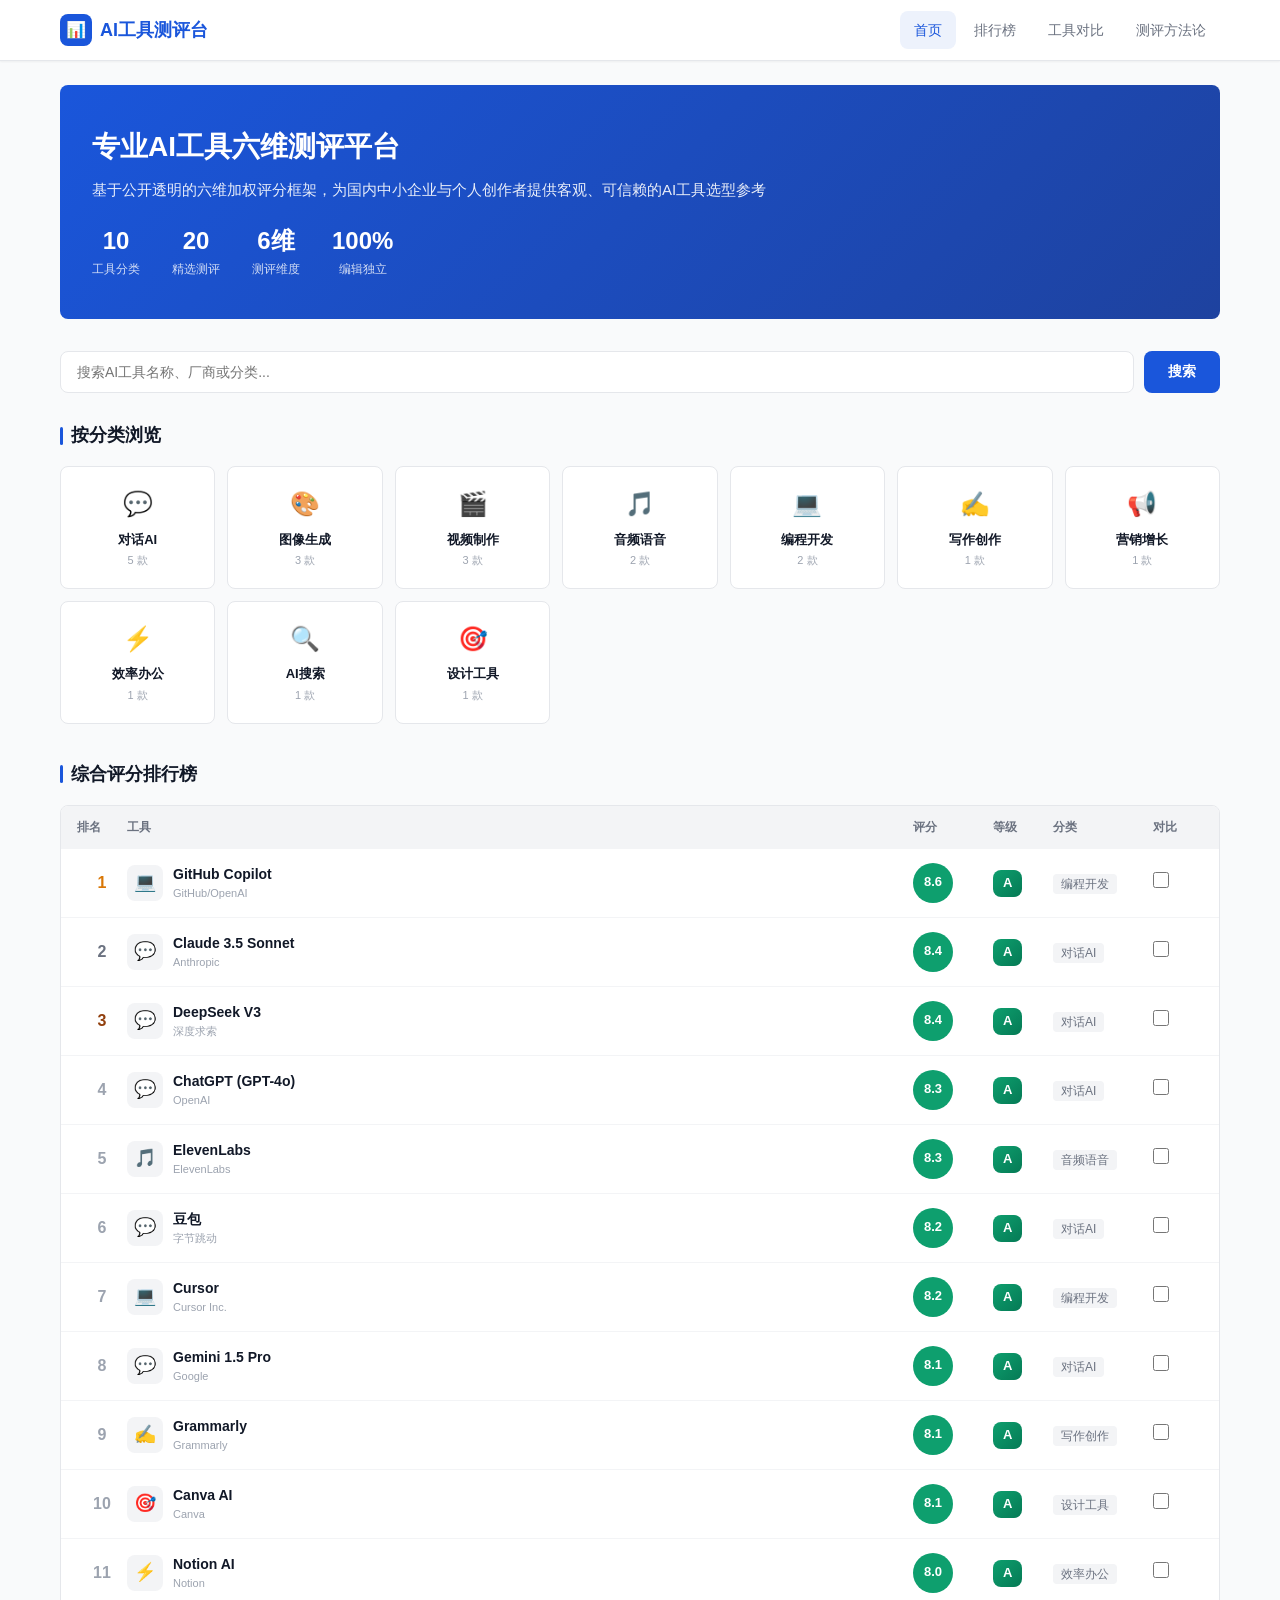
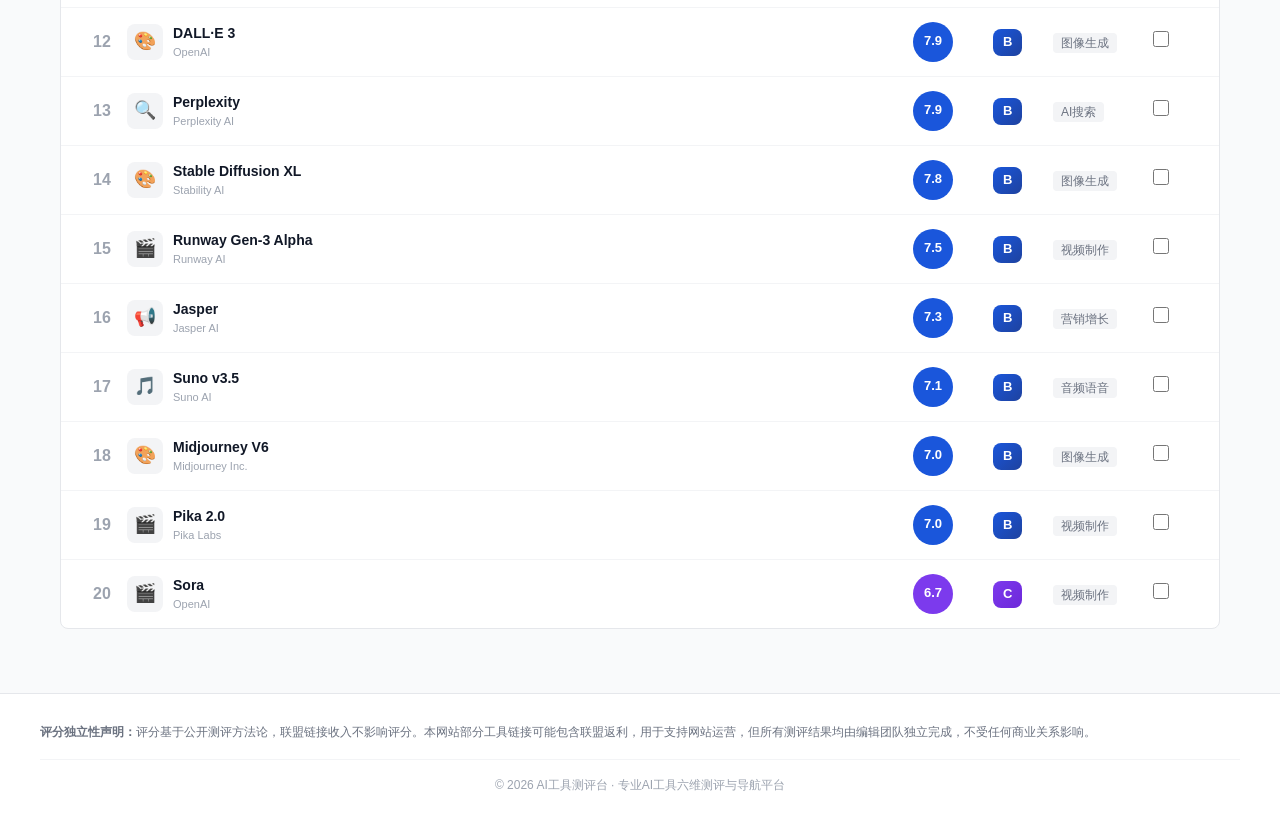
==== commit 31582f98: "feat: 重构AI工具测评台 - 六维评分框架 + 20款工具 + 对比功能" ====
--- a/index.html
+++ b/index.html
@@ -1,30 +1,1142 @@
-<!DOCTYPE html><html lang="zh-CN"><head><meta charset="UTF-8"><meta name="viewport" content="width=device-width,initial-scale=1"><title>AI Tools Radar - AI工具评测专家 | 深度评测·横向对比·使用教程</title><meta name="description" content="AI Tools Radar 是AI工具评测专家，提供深度评测、横向对比、使用教程，帮你选对AI工具。146+精选网站类AI工具，覆盖6大分类。"><meta name="keywords" content="AI工具,AI工具导航,AI工具推荐,ChatGPT,Midjourney,AI写作,AI绘画,AI视频,AI编程,AI工具大全"><meta name="author" content="AI Tools Radar"><meta name="robots" content="index, follow"><link rel="canonical" href="https://qxgjz.github.io/ai-tools-radar/"><meta property="og:type" content="website"><meta property="og:title" content="AI Tools Radar - AI工具评测专家"><meta property="og:description" content="深度评测·横向对比·使用教程，帮你选对AI工具。146+精选网站类AI工具。"><meta property="og:url" content="https://qxgjz.github.io/ai-tools-radar/"><meta property="og:site_name" content="AI Tools Radar"><meta property="og:image" content="https://qxgjz.github.io/ai-tools-radar/og-image.png"><meta property="og:locale" content="zh_CN"><meta name="twitter:card" content="summary_large_image"><meta name="twitter:title" content="AI Tools Radar - AI工具评测专家"><meta name="twitter:description" content="深度评测·横向对比·使用教程，帮你选对AI工具。"><meta name="twitter:image" content="https://qxgjz.github.io/ai-tools-radar/og-image.png"><link rel="icon" href="data:image/svg+xml,<svg xmlns='http://www.w3.org/2000/svg' viewBox='0 0 100 100'><text y='.9em' font-size='90'>🛰️</text></svg>"><link rel="manifest" href="manifest.json"><meta name="theme-color" content="#667eea"><!-- 安全头：CSP、X-Frame-Options、X-Content-Type-Options、Referrer-Policy、Permissions-Policy --><meta http-equiv="Content-Security-Policy" content="default-src 'self'; script-src 'self' 'unsafe-inline' 'unsafe-eval' https://www.googletagmanager.com https://www.google-analytics.com https://pagead2.googlesyndication.com https://giscus.app https://cloud.umami.is; style-src 'self' 'unsafe-inline' https://fonts.googleapis.com; font-src 'self' https://fonts.gstatic.com data:; img-src 'self' data: https: blob:; connect-src 'self' https://www.google-analytics.com https://formspree.io https://api.github.com; frame-src 'self' https://giscus.app https://www.youtube.com; object-src 'none'; base-uri 'self'; form-action 'self' https://formspree.io;"><meta http-equiv="X-Frame-Options" content="SAMEORIGIN"><meta http-equiv="X-Content-Type-Options" content="nosniff"><meta name="referrer" content="strict-origin-when-cross-origin"><meta name="permissions-policy" content="geolocation=(), microphone=(), camera=(), payment=(), usb=()"><!-- 资源提示：预连接第三方域名，提升加载速度 --><link rel="preconnect" href="https://fonts.googleapis.com"><link rel="preconnect" href="https://fonts.gstatic.com" crossorigin><link rel="dns-prefetch" href="https://www.google-analytics.com"><link rel="dns-prefetch" href="https://pagead2.googlesyndication.com"><link rel="dns-prefetch" href="https://giscus.app"><link rel="dns-prefetch" href="https://avatars.githubusercontent.com"><link rel="dns-prefetch" href="https://formspree.io"><!-- 第三方脚本延迟加载（页面加载完成后再加载，不阻塞首屏）--><script>window.addEventListener('load',function(){
-// Google AdSense（配置真实发布商ID后自动加载）
-var adsenseId='ca-pub-XXXXXXXXXXXXXXXX';
-if(adsenseId.indexOf('XXXXXXXX')<0){
-var s=document.createElement('script');
-s.async=true;s.src='https://pagead2.googlesyndication.com/pagead/js/adsbygoogle.js?client='+adsenseId;
-s.crossOrigin='anonymous';document.head.appendChild(s);
-}
-// Google Analytics（配置真实ID后自动加载）
-var gaId='G-XXXXXXXXXX';
-if(gaId.indexOf('XXXXXXXX')<0){
-var s2=document.createElement('script');
-s2.async=true;s2.src='https://www.googletagmanager.com/gtag/js?id='+gaId;
-document.head.appendChild(s2);
-window.dataLayer=window.dataLayer||[];
-function gtag(){dataLayer.push(arguments)}
-gtag('js',new Date());gtag('config',gaId);
-}
-});</script><!-- Umami 轻量分析（比 GA 快 50 倍，无 Cookie，隐私友好）。注册 https://umami.is 后，把 data-website-id 换成你的 ID 并取消注释即可启用 --><!-- <script async defer src="https://cloud.umami.is/script.js" data-website-id="YOUR_UMAMI_WEBSITE_ID"></script> --><script type="application/ld+json">{
-        "@context": "https://schema.org",
-        "@type": "WebSite",
-        "name": "AI Tools Radar",
-        "url": "https://qxgjz.github.io/ai-tools-radar/",
-        "description": "AI工具评测专家，深度评测、横向对比、使用教程",
-        "potentialAction": {
-            "@type": "SearchAction",
-            "target": "https://qxgjz.github.io/ai-tools-radar/?q={search_term_string}",
-            "query-input": "required name=search_term_string"
-        }
-    }</script><style>.hero{background:linear-gradient(135deg,#667eea 0,#764ba2 100%)}.dark .hero{background:linear-gradient(135deg,#1a1a2e 0,#16213e 100%)}</style><link rel="stylesheet" href="style.css"></head><body><a href="#homeView" class="skip-link">跳转到主要内容</a><nav class="navbar"><div class="nav-container"><a href="#" class="nav-logo" onclick='return navigateTo("home"),!1'><span class="nav-logo-icon">🛰️</span> <span class="nav-logo-text">AI Tools Radar</span></a><div class="nav-links"><a href="#" onclick='return navigateTo("home"),!1'>首页</a> <a href="#/blog" onclick="return showBlog(),!1">榜单</a> <button class="nav-compare-btn" onclick="toggleCompareMode()" title="对比工具">⚖️ 工具对比</button> <a href="#/about" onclick='return navigateTo("about"),!1'>关于</a> <a href="https://github.com/qxgjz/ai-tools-radar" target="_blank" rel="noopener">GitHub</a></div><div class="nav-actions"><button id="mobileMenuBtn" class="nav-btn" style="display:none" title="菜单">☰</button><button id="langToggle" class="nav-btn" title="切换语言">🌐 EN</button> <button id="themeToggle" class="nav-btn" title="切换主题">🌙</button></div></div><div id="mobileMenu" style="display:none;position:fixed;top:60px;left:0;right:0;background:var(--bg-primary);border-bottom:1px solid var(--border-color);padding:20px;z-index:999;box-shadow:0 4px 12px rgba(0,0,0,.1);"><a href="#" onclick='return navigateTo("home"),!1' style="display:block;padding:12px 0;border-bottom:1px solid var(--border-color);text-decoration:none;color:var(--text-primary);">🏠 首页</a><a href="#/blog" onclick="return showBlog(),!1" style="display:block;padding:12px 0;border-bottom:1px solid var(--border-color);text-decoration:none;color:var(--text-primary);">📝 榜单</a><button onclick="toggleCompareMode()" style="display:block;width:100%;text-align:left;padding:12px 0;border-bottom:1px solid var(--border-color);background:none;border-left:none;border-right:none;border-top:none;color:var(--text-primary);cursor:pointer;font-size:1rem;">⚖️ 工具对比</button><a href="#/about" onclick='return navigateTo("about"),!1' style="display:block;padding:12px 0;border-bottom:1px solid var(--border-color);text-decoration:none;color:var(--text-primary);">ℹ️ 关于</a><a href="https://github.com/qxgjz/ai-tools-radar" target="_blank" rel="noopener" style="display:block;padding:12px 0;text-decoration:none;color:var(--text-primary);">🐙 GitHub</a></div></nav><div id="homeView" tabindex="-1"><section class="hero"><div class="hero-content"><div class="hero-badge">🔥 AI工具评测专家 · 深度评测 · 横向对比 · 使用教程</div><h1 class="hero-title">AI工具<span class="hero-highlight">评测专家</span></h1><p class="hero-subtitle">深度评测 · 横向对比 · 使用教程，帮你选对AI工具。<strong>146+</strong>精选网站类AI工具，覆盖写作、图像、视频、编程、音频、效率六大领域。</p><div class="hero-search"><input id="searchInput" class="hero-search-input" placeholder="搜索 AI 工具，如：ChatGPT、AI绘画、视频生成..." data-i18n-placeholder="searchPlaceholder"> <button class="hero-search-btn" onclick="searchTools()" data-i18n="search">🔍 搜索</button></div><div class="hero-stats"><div class="hero-stat"><div class="hero-stat-num" id="totalTools">146+</div><div class="hero-stat-label">精选工具</div></div><div class="hero-stat-divider"></div><div class="hero-stat"><div class="hero-stat-num" id="totalCategories">6</div><div class="hero-stat-label">工具分类</div></div><div class="hero-stat-divider"></div><div class="hero-stat"><div class="hero-stat-num"><span id="favCount">0</span></div><div class="hero-stat-label">我的收藏</div></div><div class="hero-stat-divider"></div><div class="hero-stat"><div class="hero-stat-num"><span id="visitCount">0</span></div><div class="hero-stat-label">累计访问</div></div></div><div class="hero-tags"><span class="hero-tags-label">热门搜索：</span> <a href="#" class="hero-tag" onclick='return quickSearch("ChatGPT"),!1'>ChatGPT</a> <a href="#" class="hero-tag" onclick='return quickSearch("Midjourney"),!1'>Midjourney</a> <a href="#" class="hero-tag" onclick='return quickSearch("AI绘画"),!1'>AI绘画</a> <a href="#" class="hero-tag" onclick='return quickSearch("视频生成"),!1'>视频生成</a> <a href="#" class="hero-tag" onclick='return quickSearch("代码"),!1'>代码助手</a> <a href="#" class="hero-tag" onclick='return quickSearch("免费"),!1'>免费工具</a></div><div class="hero-tags" style="margin-top:10px"><span class="hero-tags-label">🎯 按场景选：</span> <a href="#" class="hero-tag" style="background:rgba(255,255,255,.2)" onclick='return quickSearch("学生"),!1'>学生党必备</a> <a href="#" class="hero-tag" style="background:rgba(255,255,255,.2)" onclick='return quickSearch("写作"),!1'>职场人必备</a> <a href="#" class="hero-tag" style="background:rgba(255,255,255,.2)" onclick='return quickSearch("AI绘画"),!1'>设计师必备</a> <a href="#" class="hero-tag" style="background:rgba(255,255,255,.2)" onclick='return quickSearch("视频"),!1'>自媒体人必备</a> <a href="#" class="hero-tag" style="background:rgba(255,255,255,.2)" onclick='return quickSearch("国内可用"),!1'>国内可用</a> <a href="#" class="hero-tag" style="background:rgba(255,255,255,.2)" onclick='return quickSearch("免费"),!1'>免费工具</a></div></div><div class="hero-decoration"><div class="hero-float-icon" style="top:10%;left:5%;animation-delay:0s">🤖</div><div class="hero-float-icon" style="top:20%;right:10%;animation-delay:1s">🎨</div><div class="hero-float-icon" style="bottom:30%;left:15%;animation-delay:2s">🎬</div><div class="hero-float-icon" style="bottom:15%;right:20%;animation-delay:.5s">💻</div><div class="hero-float-icon" style="top:50%;left:50%;animation-delay:1.5s">✨</div></div></section><div class="quick-start"><h2>🚀 3步找到最适合你的 AI 工具</h2><div class="quick-start-steps"><div class="quick-start-step"><div class="quick-step-number">1</div><div class="quick-step-title">搜索或浏览</div><div class="quick-step-desc">用搜索框输入关键词，或按分类浏览 146+ 精选工具</div></div><div class="quick-start-step"><div class="quick-step-number">2</div><div class="quick-step-title">对比筛选</div><div class="quick-step-desc">用价格、评分筛选，或用对比模式并排比较多个工具</div></div><div class="quick-start-step"><div class="quick-step-number">3</div><div class="quick-step-title">收藏使用</div><div class="quick-step-desc">收藏喜欢的工具，查看深度评测，一键访问官网</div></div></div></div><section class="section" id="newbieGuide" style="padding:30px 20px;background:var(--bg-secondary);border-radius:16px;margin:20px auto;max-width:1200px"><div class="section-header"><h2 class="section-title">🌱 新手入门指南</h2><span class="result-count">刚接触AI？从这里开始</span></div><div style="display:grid;grid-template-columns:repeat(auto-fit,minmax(250px,1fr));gap:15px;margin-top:20px"><div style="background:var(--bg-primary);padding:20px;border-radius:12px;border:1px solid var(--border-color);cursor:pointer;transition:all .2s" onclick='return quickSearch("ChatGPT"),!1'><div style="font-size:2rem;margin-bottom:10px">🤖</div><h3 style="margin-bottom:8px;font-size:1.1rem">AI对话助手</h3><p style="color:var(--text-secondary);font-size:.9rem;margin-bottom:10px">ChatGPT、Claude、Gemini，写文章、答问题、编代码都能用</p><span style="color:#667eea;font-size:.85rem;font-weight:600">推荐：ChatGPT →</span></div><div style="background:var(--bg-primary);padding:20px;border-radius:12px;border:1px solid var(--border-color);cursor:pointer;transition:all .2s" onclick='return quickSearch("AI绘画"),!1'><div style="font-size:2rem;margin-bottom:10px">🎨</div><h3 style="margin-bottom:8px;font-size:1.1rem">AI绘画生成</h3><p style="color:var(--text-secondary);font-size:.9rem;margin-bottom:10px">Midjourney、DALL·E、Stable Diffusion，文字描述生成精美图片</p><span style="color:#667eea;font-size:.85rem;font-weight:600">推荐：Midjourney →</span></div><div style="background:var(--bg-primary);padding:20px;border-radius:12px;border:1px solid var(--border-color);cursor:pointer;transition:all .2s" onclick='return quickSearch("写作"),!1'><div style="font-size:2rem;margin-bottom:10px">✍️</div><h3 style="margin-bottom:8px;font-size:1.1rem">AI写作助手</h3><p style="color:var(--text-secondary);font-size:.9rem;margin-bottom:10px">Grammarly、Jasper、QuillBot，写邮件、写文案、改语法</p><span style="color:#667eea;font-size:.85rem;font-weight:600">推荐：Grammarly →</span></div><div style="background:var(--bg-primary);padding:20px;border-radius:12px;border:1px solid var(--border-color);cursor:pointer;transition:all .2s" onclick='return quickSearch("免费"),!1'><div style="font-size:2rem;margin-bottom:10px">🆓</div><h3 style="margin-bottom:8px;font-size:1.1rem">免费工具精选</h3><p style="color:var(--text-secondary);font-size:.9rem;margin-bottom:10px">不想花钱？这些免费AI工具足够日常使用，零成本体验AI</p><span style="color:#667eea;font-size:.85rem;font-weight:600">查看免费工具 →</span></div></div></section><section class="section" id="hotSection"><div class="section-header"><h2 class="section-title">🔥 本周热门工具</h2><a href="#" class="section-more" onclick="return scrollToTools(),!1">查看全部 →</a></div><div class="hot-grid" id="hotGrid"></div></section><div id="recentViewSection" style="display:none" class="section"><div class="section-header"><h2 class="section-title">🕐 最近浏览</h2><span class="result-count" id="recentCount">0 个工具</span></div><div class="tools-grid" id="recentGrid"></div></div><div class="ad-banner"><ins class="adsbygoogle" style="display:block" data-ad-client="ca-pub-XXXXXXXXXXXXXXXX" data-ad-slot="XXXXXXXXXX" data-ad-format="auto" data-full-width-responsive="true"></ins><script>(adsbygoogle=window.adsbygoogle||[]).push({})</script></div><section class="section"><div class="section-header"><h2 class="section-title">📂 按分类浏览</h2></div><div class="category-cards" id="categoryCards"></div></section><section class="section" id="editorPicks"><div class="section-header"><h2 class="section-title">⭐ 编辑推荐</h2><span class="result-count">精心挑选的高性价比工具</span></div><div class="tools-grid" id="editorPicksGrid"></div></section><section class="section" id="toolsSection"><div class="section-header"><h2 class="section-title">🛠️ 全部工具</h2><span class="result-count" id="resultCount">0 个工具</span></div><div class="filter-bar"><div class="filter-group"><label data-i18n="priceFilter">价格：</label> <select id="priceFilter" onchange="applyFilters()"><option value="all" data-i18n="all">全部</option><option value="free" data-i18n="free">免费</option><option value="paid" data-i18n="paid">付费</option><option value="freemium" data-i18n="freemium">免费+付费</option></select></div><div class="filter-group"><label>国内：</label> <select id="cnFilter" onchange="applyFilters()"><option value="all">全部</option><option value="cn">国内可用</option><option value="overseas">仅海外</option></select></div><div class="filter-group"><label data-i18n="sortBy">排序：</label> <select id="sortBy" onchange="applyFilters()"><option value="default" data-i18n="sortDefault">默认</option><option value="rating" data-i18n="sortRating">评分最高</option><option value="name" data-i18n="sortName">名称 A-Z</option></select></div><div class="filter-group" style="margin-left:auto"><button id="compareBtn" class="compare-btn" onclick="toggleCompareMode()" data-i18n="compare">⚖️ 对比模式</button> <button class="submit-tool-btn" onclick="showSubmitTool()" data-i18n="submitTool">➕ 提交工具</button></div></div><div class="compare-bar" id="compareBar" style="display:none"><span data-i18n="compareSelected">已选择：</span> <strong><span id="compareCount">0</span> <span data-i18n="toolsUnit">个工具</span></strong> <button onclick="clearCompare()" data-i18n="clearCompare">清空</button> <button class="compare-action-btn" onclick='navigateTo("compare")' data-i18n="startCompare">开始对比</button></div><div class="category-filters" id="categoryFilters"></div><div id="subCategoryFilters" style="display:flex;flex-wrap:wrap;gap:8px;margin:15px 0;padding:15px;background:var(--bg-secondary);border-radius:12px"><span style="color:var(--text-secondary);font-size:.9rem;align-self:center">子分类：</span><button class="sub-cat-btn active" onclick="filterSubCategory('all',this)" style="padding:6px 14px;border:1px solid var(--border-color);border-radius:20px;background:var(--bg-primary);color:var(--text-primary);cursor:pointer;font-size:.85rem;transition:all .2s">全部</button><button class="sub-cat-btn" onclick="filterSubCategory('chat',this)" style="padding:6px 14px;border:1px solid var(--border-color);border-radius:20px;background:var(--bg-primary);color:var(--text-primary);cursor:pointer;font-size:.85rem;transition:all .2s">对话助手</button><button class="sub-cat-btn" onclick="filterSubCategory('writing',this)" style="padding:6px 14px;border:1px solid var(--border-color);border-radius:20px;background:var(--bg-primary);color:var(--text-primary);cursor:pointer;font-size:.85rem;transition:all .2s">文案写作</button><button class="sub-cat-btn" onclick="filterSubCategory('image',this)" style="padding:6px 14px;border:1px solid var(--border-color);border-radius:20px;background:var(--bg-primary);color:var(--text-primary);cursor:pointer;font-size:.85rem;transition:all .2s">图像生成</button><button class="sub-cat-btn" onclick="filterSubCategory('video',this)" style="padding:6px 14px;border:1px solid var(--border-color);border-radius:20px;background:var(--bg-primary);color:var(--text-primary);cursor:pointer;font-size:.85rem;transition:all .2s">视频生成</button><button class="sub-cat-btn" onclick="filterSubCategory('audio',this)" style="padding:6px 14px;border:1px solid var(--border-color);border-radius:20px;background:var(--bg-primary);color:var(--text-primary);cursor:pointer;font-size:.85rem;transition:all .2s">语音音乐</button><button class="sub-cat-btn" onclick="filterSubCategory('code',this)" style="padding:6px 14px;border:1px solid var(--border-color);border-radius:20px;background:var(--bg-primary);color:var(--text-primary);cursor:pointer;font-size:.85rem;transition:all .2s">编程开发</button><button class="sub-cat-btn" onclick="filterSubCategory('productivity',this)" style="padding:6px 14px;border:1px solid var(--border-color);border-radius:20px;background:var(--bg-primary);color:var(--text-primary);cursor:pointer;font-size:.85rem;transition:all .2s">效率办公</button><button class="sub-cat-btn" onclick="filterSubCategory('free',this)" style="padding:6px 14px;border:1px solid var(--border-color);border-radius:20px;background:var(--bg-primary);color:var(--text-primary);cursor:pointer;font-size:.85rem;transition:all .2s">🆓 免费</button><button class="sub-cat-btn" onclick="filterSubCategory('cn',this)" style="padding:6px 14px;border:1px solid var(--border-color);border-radius:20px;background:var(--bg-primary);color:var(--text-primary);cursor:pointer;font-size:.85rem;transition:all .2s">🇨🇳 国内可用</button></div><div class="view-toggle"><button id="favToggle" class="fav-toggle" title="只看收藏">⭐ 收藏 (<span id="favCount2">0</span>)</button><div class="view-buttons"><button id="gridView" class="view-btn active" title="网格视图">⊞</button> <button id="listView" class="view-btn" title="列表视图">☰</button></div></div><div class="tools-grid" id="toolsGrid"></div><div class="pagination" id="pagination"></div><div class="no-results" id="noResults" style="display:none"><div class="no-results-icon">🔍</div><h3>没有找到匹配的工具</h3><p>试试其他关键词，或 <a href="#" onclick="return clearFilters(),!1">清除筛选条件</a></p></div></section><section class="section" id="recentSection"><div class="section-header"><h2 class="section-title">🆕 最近添加</h2></div><div class="recent-scroll" id="recentScroll"></div></section><section class="section" id="blogSection"><div class="section-header"><h2 class="section-title">📝 精选榜单</h2><a href="#" class="section-more" onclick="return showBlog(),!1">更多榜单 →</a></div><div class="blog-grid" id="blogGrid"></div></section><section class="newsletter"><div class="newsletter-content"><h2 class="newsletter-title">📬 每周 AI 工具速递</h2><p class="newsletter-desc">每周精选 5 个最值得关注的新 AI 工具，第一时间送到你的邮箱。已有 10,000+ 订阅者。</p><form class="newsletter-form" onsubmit="subscribeNewsletter(event)"><input type="email" id="newsletterEmail" class="newsletter-input" placeholder="输入你的邮箱地址" required> <button type="submit" class="newsletter-btn">免费订阅</button></form><p class="newsletter-note">我们尊重你的隐私，随时可以取消订阅。</p></div></section></div><div id="detailView" style="display:none"><div class="detail-container"><button class="back-btn" onclick='navigateTo("home")' data-i18n="back">← 返回列表</button><div id="detailContent"></div><div id="commentsSection" style="display:none;margin-top:30px;padding-top:20px;border-top:1px solid var(--border-color);"><h3 style="margin-bottom:15px;font-size:1.3rem;">💬 用户评论与讨论</h3><p style="color:var(--text-secondary);font-size:0.9rem;margin-bottom:15px;">用 GitHub 账号登录即可评论，分享你的使用体验和建议。</p><div class="giscus" id="giscusContainer"></div></div></div></div><div id="compareView" style="display:none"><div class="detail-container"><button class="back-btn" onclick='navigateTo("home")'>← 返回列表</button><div id="compareContent"></div></div></div><div id="blogView" style="display:none"><div class="detail-container"><button class="back-btn" onclick='navigateTo("home")'>← 返回首页</button><h1 style="margin:20px 0">📝 精选榜单</h1><div id="blogListContent"></div></div></div><div id="blogArticleView" style="display:none"><div class="detail-container"><button class="back-btn" onclick="showBlog()">← 返回榜单</button><div id="blogArticleContent"></div></div></div><div id="aboutView" style="display:none"><div class="page-content"><h1>关于 AI Tools Radar</h1><p>AI Tools Radar 是一个专注于 AI 工具发现和评测的导航平台。我们的使命是帮助每个人快速找到最适合自己的 AI 工具，提升工作和创作效率。</p><h2>我们做什么</h2><ul><li>精选全球最优质的 AI 工具，覆盖写作、图像、视频、编程、音频、效率六大领域</li><li>提供深度评测、价格对比、用户评分，帮你做出明智的选择</li><li>每周更新最新的 AI 工具和趋势，让你始终站在 AI 前沿</li></ul><h2>为什么选择我们</h2><ul><li><strong>精选而非堆砌</strong>：每个工具都经过人工筛选，只收录真正好用的工具</li><li><strong>客观中立</strong>：我们不接受付费排名，所有推荐基于工具本身的质量</li><li><strong>持续更新</strong>：AI 领域日新月异，我们保持高频更新</li><li><strong>用户驱动</strong>：欢迎提交你发现的好工具，也可以给工具打分</li></ul><h2>联系我们</h2><p>有任何建议或合作意向，欢迎通过以下方式联系我们：</p><ul><li>GitHub: <a href="https://github.com/qxgjz/ai-tools-radar" target="_blank" rel="noopener">github.com/qxgjz/ai-tools-radar</a></li><li>提交工具：点击页面右上角的「提交工具」按钮</li></ul><h2>免责声明</h2><p>本站所有工具信息均来自公开渠道，工具的价格和功能可能随时变化，请以官方网站为准。本站不对任何工具的使用后果负责。</p></div></div><div id="privacyView" style="display:none"><div class="page-content"><h1>隐私政策</h1><p>最后更新：2026年8月29日</p><div style="background:var(--bg-secondary);padding:15px 20px;border-radius:8px;margin-bottom:25px;border-left:4px solid #667eea;"><p style="margin:0;font-size:.9rem;"><strong>摘要：</strong>我们重视你的隐私。我们只收集匿名的访问数据用于改进网站，你的个性化设置仅存储在你的浏览器本地。我们使用 Google Analytics 分析流量，使用 Google AdSense 展示广告。我们不会出售你的个人信息。</p></div><h2>1. 我们收集的信息</h2><h3>1.1 自动收集的信息</h3><p>当你访问本网站时，我们会自动收集以下匿名信息：</p><ul><li><strong>访问数据</strong>：访问时间、访问时长、访问的页面、退出页面</li><li><strong>设备信息</strong>：浏览器类型和版本、操作系统、设备类型、屏幕分辨率</li><li><strong>网络信息</strong>：IP地址（匿名化处理）、ISP、大致地理位置（国家/地区级别，精确到城市级别）</li><li><strong>行为数据</strong>：点击的链接、搜索关键词、使用的功能（筛选、对比、收藏等）</li></ul><p>这些数据通过 Google Analytics 收集，完全匿名，无法识别到具体个人。我们不会将这些数据与任何可识别个人身份的信息关联。</p><h3>1.2 你主动提供的信息</h3><p>目前，本网站不需要注册账户。你可以通过以下方式主动提供信息：</p><ul><li><strong>邮件订阅</strong>：如果你订阅我们的邮件列表，我们会收集你的邮箱地址</li><li><strong>提交工具</strong>：如果你通过表单提交新工具，我们会收集你填写的工具信息和联系方式（如有）</li><li><strong>评论</strong>：如果你通过 Giscus 发表评论，你的 GitHub 用户名和评论内容会被公开显示</li></ul><h3>1.3 本地存储信息</h3><p>我们使用浏览器的 localStorage 和 IndexedDB 存储你的个性化设置，包括：</p><ul><li>收藏的工具列表</li><li>工具评分记录</li><li>最近浏览的工具</li><li>主题偏好（亮色/暗色）</li><li>语言偏好（中文/英文）</li><li>用户积分和徽章</li><li>A/B 测试分组</li><li>邮件订阅状态</li></ul><p><strong>重要：</strong>这些数据仅存储在你的浏览器本地，<strong>不会上传到我们的服务器</strong>。清除浏览器数据会删除这些信息。</p><h2>2. 我们如何使用你的信息</h2><p>我们收集的信息仅用于以下目的：</p><ul><li><strong>改进网站</strong>：分析用户行为，了解哪些功能受欢迎，优化用户体验</li><li><strong>内容优化</strong>：了解用户搜索什么内容，创作更有价值的内容</li><li><strong>性能监控</strong>：监控网站性能，及时发现和修复问题</li><li><strong>安全防护</strong>：检测和防止恶意行为、垃圾信息和安全威胁</li><li><strong>广告展示</strong>：通过 Google AdSense 展示个性化广告（如启用）</li><li><strong>邮件通信</strong>：如果你订阅了邮件，发送更新和资讯</li></ul><p>我们<strong>不会</strong>将你的信息用于以下目的：</p><ul><li>出售或出租你的个人信息给第三方</li><li>将你的信息用于与上述目的无关的用途</li><li>向你发送未经请求的营销信息（除非你明确订阅）</li></ul><h2>3. 数据保留期限</h2><ul><li><strong>Google Analytics 数据</strong>：保留 26 个月，之后自动删除或匿名化</li><li><strong>本地存储数据</strong>：保留在你的浏览器中，直到你主动清除</li><li><strong>邮件订阅信息</strong>：保留到你取消订阅为止</li><li><strong>评论数据</strong>：通过 Giscus 存储在 GitHub，保留到你删除评论为止</li></ul><h2>4. 你的权利</h2><p>根据适用的数据保护法律（包括 GDPR 和 CCPA），你享有以下权利：</p><ul><li><strong>访问权</strong>：你有权访问我们持有的关于你的数据</li><li><strong>更正权</strong>：你有权要求更正不准确的数据</li><li><strong>删除权</strong>：你有权要求删除你的个人数据（在某些情况下）</li><li><strong>限制处理权</strong>：你有权限制我们处理你的数据</li><li><strong>数据可携带权</strong>：你有权以结构化、常用格式获取你的数据</li><li><strong>反对权</strong>：你有权反对我们处理你的数据</li><li><strong>撤回同意权</strong>：你有权随时撤回之前给予的同意</li></ul><p>要行使这些权利，请通过本政策末尾的联系方式联系我们。我们会在 30 天内回复你的请求。</p><h2>5. Cookie 和类似技术</h2><h3>5.1 我们使用的 Cookie</h3><table style="width:100%;border-collapse:collapse;margin:15px 0;font-size:.9rem;"><tr style="background:var(--bg-secondary);"><th style="padding:10px;text-align:left;border:1px solid var(--border-color);">Cookie 名称</th><th style="padding:10px;text-align:left;border:1px solid var(--border-color);">提供方</th><th style="padding:10px;text-align:left;border:1px solid var(--border-color);">用途</th><th style="padding:10px;text-align:left;border:1px solid var(--border-color);">保留期</th></tr><tr><td style="padding:10px;border:1px solid var(--border-color);">_ga</td><td style="padding:10px;border:1px solid var(--border-color);">Google Analytics</td><td style="padding:10px;border:1px solid var(--border-color);">区分用户</td><td style="padding:10px;border:1px solid var(--border-color);">2年</td></tr><tr><td style="padding:10px;border:1px solid var(--border-color);">_ga_*</td><td style="padding:10px;border:1px solid var(--border-color);">Google Analytics</td><td style="padding:10px;border:1px solid var(--border-color);">维护会话状态</td><td style="padding:10px;border:1px solid var(--border-color);">2年</td></tr><tr><td style="padding:10px;border:1px solid var(--border-color);">IDE</td><td style="padding:10px;border:1px solid var(--border-color);">Google AdSense</td><td style="padding:10px;border:1px solid var(--border-color);">广告个性化</td><td style="padding:10px;border:1px solid var(--border-color);">1年</td></tr><tr><td style="padding:10px;border:1px solid var(--border-color);">test_cookie</td><td style="padding:10px;border:1px solid var(--border-color);">Google AdSense</td><td style="padding:10px;border:1px solid var(--border-color);">检查浏览器是否支持 Cookie</td><td style="padding:10px;border:1px solid var(--border-color);">15分钟</td></tr></table><h3>5.2 管理 Cookie</h3><p>你可以通过浏览器设置管理或删除 Cookie。大多数浏览器允许你：</p><ul><li>查看和删除特定 Cookie</li><li>阻止第三方 Cookie</li><li>阻止所有 Cookie</li><li>清除所有 Cookie</li></ul><p>请注意，禁用 Cookie 可能会影响网站的部分功能。你可以在 <a href="https://www.allaboutcookies.org" target="_blank" rel="noopener">All About Cookies</a> 了解更多关于 Cookie 的信息。</p><h3>5.3 个性化广告</h3><p>我们使用 Google AdSense 展示广告。Google 可能会根据你的浏览历史和兴趣展示个性化广告。你可以：</p><ul><li>在 <a href="https://adssettings.google.com" target="_blank" rel="noopener">Google 广告设置</a> 中管理或关闭个性化广告</li><li>使用 <a href="https://optout.aboutads.info" target="_blank" rel="noopener">NAI 选择退出工具</a> 退出第三方广告 Cookie</li><li>使用浏览器的"请勿追踪"（DNT）功能</li></ul><h2>6. 第三方服务</h2><p>本网站使用以下第三方服务，这些服务有各自的隐私政策：</p><ul><li><strong>GitHub Pages</strong>：网站托管服务。<a href="https://docs.github.com/en/site-policy/privacy-policies/github-privacy-statement" target="_blank" rel="noopener">隐私政策</a></li><li><strong>Google Analytics</strong>：网站流量分析。<a href="https://policies.google.com/privacy" target="_blank" rel="noopener">隐私政策</a> | <a href="https://tools.google.com/dlpage/gaoptout" target="_blank" rel="noopener">选择退出</a></li><li><strong>Google AdSense</strong>：广告展示。<a href="https://policies.google.com/privacy" target="_blank" rel="noopener">隐私政策</a></li><li><strong>Google Fonts</strong>：字体服务。<a href="https://policies.google.com/privacy" target="_blank" rel="noopener">隐私政策</a></li><li><strong>Giscus</strong>：评论系统（基于 GitHub Discussions）。<a href="https://github.com/giscus/giscus/blob/main/PRIVACY.md" target="_blank" rel="noopener">隐私政策</a></li><li><strong>Formspree</strong>：表单提交服务。<a href="https://formspree.io/legal/privacy-policy/" target="_blank" rel="noopener">隐私政策</a></li></ul><p>我们对这些第三方服务的隐私政策不承担责任。建议你查阅相关服务的隐私政策。</p><h2>7. 联盟营销披露</h2><div style="background:#fffbeb;padding:15px 20px;border-radius:8px;margin:15px 0;border-left:4px solid #f59e0b;"><p style="margin:0;font-size:.9rem;"><strong>📢 联盟营销披露：</strong>本网站包含联盟营销链接。当你点击这些链接并购买产品或服务时，我们可能会获得佣金。这不会影响你的购买价格，也不会影响我们的评测客观性。我们只推荐我们认为有价值的产品和服务。</p></div><p>我们可能参与以下联盟营销计划：</p><ul><li>AppSumo 联盟计划</li><li>Jasper 联盟计划</li><li>Copy.ai 联盟计划</li><li>其他 AI 工具的联盟计划</li></ul><p>我们承诺：</p><ul><li>所有评测和推荐基于我们的真实使用体验和客观分析</li><li>联盟关系不会影响我们的评分和推荐</li><li>我们会明确标注联盟链接</li><li>我们不会为了佣金而推荐低质量产品</li></ul><h2>8. 数据安全</h2><p>我们采取合理的技术和组织措施保护你的数据安全：</p><ul><li>网站使用 HTTPS 加密传输</li><li>不存储敏感个人信息（如密码、信用卡号）</li><li>个性化数据仅存储在用户浏览器本地</li><li>定期更新网站和依赖项</li><li>使用安全的第三方服务</li></ul><p>但是，没有任何互联网传输或电子存储方法是 100% 安全的。我们无法保证绝对安全。</p><h2>9. 儿童隐私</h2><p>本网站面向一般受众，不专门针对 13 岁以下儿童。我们不会故意收集 13 岁以下儿童的个人信息。如果你是家长或监护人，认为你的孩子向我们提供了个人信息，请联系我们，我们会立即删除相关信息。</p><h2>10. 国际数据传输</h2><p>我们的网站托管在 GitHub Pages（美国），使用的第三方服务（Google、Giscus 等）也主要位于美国。你的数据可能会被传输到并存储在你所在国家/地区以外的服务器上。这些国家/地区的数据保护法律可能与你所在国家/地区不同。</p><p>对于欧盟用户，我们依赖标准合同条款（SCC）和其他合法机制进行国际数据传输。</p><h2>11. 本政策的变更</h2><p>我们可能会不时更新本隐私政策。当我们进行重大变更时，我们会：</p><ul><li>在网站上发布通知</li><li>更新本页面顶部的"最后更新"日期</li><li>如果你订阅了邮件，通过邮件通知你</li></ul><p>建议你定期查看本政策以了解最新信息。</p><h2>12. 联系我们</h2><p>如果你对本隐私政策有任何疑问、意见或请求，请通过以下方式联系我们：</p><ul><li><strong>GitHub</strong>：在 <a href="https://github.com/qxgjz/ai-tools-radar/issues" target="_blank" rel="noopener">GitHub Issues</a> 提交问题</li><li><strong>邮件</strong>：通过网站底部的订阅表单联系我们</li></ul><p>我们会在 30 天内回复你的请求。</p><div style="margin-top:30px;padding:20px;background:var(--bg-secondary);border-radius:8px;text-align:center;"><p style="margin:0;font-size:.85rem;color:var(--text-secondary);">本隐私政策符合 GDPR（欧盟通用数据保护条例）和 CCPA（加州消费者隐私法案）的要求。</p></div></div></div><div id="notFoundView" style="display:none"><div class="page-content" style="text-align:center;max-width:600px;margin:0 auto;padding:60px 20px;"><div style="font-size:6rem;margin-bottom:20px;">🔍</div><h1 style="font-size:4rem;margin-bottom:10px;background:linear-gradient(135deg,#667eea,#764ba2);-webkit-background-clip:text;-webkit-text-fill-color:transparent;">404</h1><h2 style="margin-bottom:15px;">页面走丢了</h2><p style="color:var(--text-secondary);margin-bottom:30px;font-size:1.05rem;">别担心，也许下面的内容能帮到你。</p><div style="display:flex;gap:10px;justify-content:center;margin-bottom:40px;flex-wrap:wrap;"><input type="text" id="notFoundSearch" placeholder="搜索 AI 工具..." style="flex:1;min-width:200px;padding:12px 16px;border:1px solid var(--border-color);border-radius:8px;background:var(--bg-secondary);color:var(--text-primary);font-size:.95rem;"><button onclick="var q=document.getElementById('notFoundSearch').value;if(q){navigateTo('home');setTimeout(function(){var input=document.getElementById('searchInput');if(input){input.value=q;searchTools();}},300);}" style="padding:12px 24px;background:linear-gradient(135deg,#667eea,#764ba2);color:#fff;border:none;border-radius:8px;font-weight:600;cursor:pointer;">搜索</button></div><div style="text-align:left;margin-bottom:30px;"><h3 style="margin-bottom:15px;font-size:1.1rem;">🔥 热门工具</h3><div style="display:grid;grid-template-columns:repeat(auto-fill,minmax(140px,1fr));gap:10px;"><a href="#" onclick="return quickSearch('ChatGPT'),!1" style="padding:10px 15px;background:var(--bg-secondary);border-radius:8px;text-decoration:none;color:var(--text-primary);font-size:.9rem;border:1px solid var(--border-color);transition:all .2s;">ChatGPT</a><a href="#" onclick="return quickSearch('Midjourney'),!1" style="padding:10px 15px;background:var(--bg-secondary);border-radius:8px;text-decoration:none;color:var(--text-primary);font-size:.9rem;border:1px solid var(--border-color);transition:all .2s;">Midjourney</a><a href="#" onclick="return quickSearch('Claude'),!1" style="padding:10px 15px;background:var(--bg-secondary);border-radius:8px;text-decoration:none;color:var(--text-primary);font-size:.9rem;border:1px solid var(--border-color);transition:all .2s;">Claude</a><a href="#" onclick="return quickSearch('Replit'),!1" style="padding:10px 15px;background:var(--bg-secondary);border-radius:8px;text-decoration:none;color:var(--text-primary);font-size:.9rem;border:1px solid var(--border-color);transition:all .2s;">Replit</a><a href="#" onclick="return quickSearch('Suno'),!1" style="padding:10px 15px;background:var(--bg-secondary);border-radius:8px;text-decoration:none;color:var(--text-primary);font-size:.9rem;border:1px solid var(--border-color);transition:all .2s;">Suno</a><a href="#" onclick="return quickSearch('免费'),!1" style="padding:10px 15px;background:var(--bg-secondary);border-radius:8px;text-decoration:none;color:var(--text-primary);font-size:.9rem;border:1px solid var(--border-color);transition:all .2s;">免费工具</a></div></div><div style="text-align:left;margin-bottom:30px;"><h3 style="margin-bottom:15px;font-size:1.1rem;">📂 按分类浏览</h3><div style="display:flex;flex-wrap:wrap;gap:8px;"><a href="#" onclick='return filterCategory("writing"),!1' style="padding:8px 16px;background:var(--bg-secondary);border-radius:20px;text-decoration:none;color:var(--text-primary);font-size:.85rem;border:1px solid var(--border-color);">✍️ 写作</a><a href="#" onclick='return filterCategory("image"),!1' style="padding:8px 16px;background:var(--bg-secondary);border-radius:20px;text-decoration:none;color:var(--text-primary);font-size:.85rem;border:1px solid var(--border-color);">🎨 图像</a><a href="#" onclick='return filterCategory("video"),!1' style="padding:8px 16px;background:var(--bg-secondary);border-radius:20px;text-decoration:none;color:var(--text-primary);font-size:.85rem;border:1px solid var(--border-color);">🎬 视频</a><a href="#" onclick='return filterCategory("code"),!1' style="padding:8px 16px;background:var(--bg-secondary);border-radius:20px;text-decoration:none;color:var(--text-primary);font-size:.85rem;border:1px solid var(--border-color);">💻 编程</a><a href="#" onclick='return filterCategory("audio"),!1' style="padding:8px 16px;background:var(--bg-secondary);border-radius:20px;text-decoration:none;color:var(--text-primary);font-size:.85rem;border:1px solid var(--border-color);">🎵 音频</a><a href="#" onclick='return filterCategory("productivity"),!1' style="padding:8px 16px;background:var(--bg-secondary);border-radius:20px;text-decoration:none;color:var(--text-primary);font-size:.85rem;border:1px solid var(--border-color);">⚡ 效率</a></div></div><div style="padding-top:20px;border-top:1px solid var(--border-color);"><a href="#" onclick='return navigateTo("home"),!1' style="display:inline-flex;align-items:center;gap:8px;padding:12px 24px;background:linear-gradient(135deg,#667eea,#764ba2);color:#fff;text-decoration:none;border-radius:8px;font-weight:600;">← 返回首页</a></div></div></div><div class="modal" id="shareModal" style="display:none"><div class="modal-content"><span class="modal-close" onclick="closeShare()">×</span><h2>🔗 分享这个工具</h2><p>分享到社交平台，或复制链接发给朋友。</p><div class="share-buttons"><button class="share-btn twitter" onclick="shareToTwitter()">🐦 Twitter</button> <button class="share-btn facebook" onclick="shareToFacebook()">📘 Facebook</button> <button class="share-btn weibo" onclick="shareToWeibo()">🔴 微博</button> <button class="share-btn copy" onclick="copyShareLink()">📋 复制链接</button></div></div></div><div class="modal" id="submitModal" style="display:none"><div class="modal-content"><span class="modal-close" onclick="closeSubmitTool()">×</span><h2>➕ 提交新工具</h2><p>发现了一个好用的 AI 工具？分享给大家！</p><form onsubmit="submitTool(event)"><div class="form-group"><label>工具名称 *</label> <input id="submitName" required placeholder="如：ChatGPT"></div><div class="form-group"><label>官方链接 *</label> <input type="url" id="submitLink" required placeholder="https://..."></div><div class="form-group"><label>分类 *</label> <select id="submitCategory" required><option value="writing">写作</option><option value="image">图像</option><option value="video">视频</option><option value="code">编程</option><option value="audio">音频</option><option value="productivity">效率</option></select></div><div class="form-group"><label>价格</label> <input id="submitPrice" placeholder="如：免费 / $20/月"></div><div class="form-group"><label>工具描述 *</label> <textarea id="submitDesc" rows="3" required placeholder="简单描述这个工具的功能和特点..."></textarea></div><button type="submit" class="detail-btn detail-btn-primary" style="width:100%">提交审核</button></form></div></div><button id="backToTop" class="back-to-top" title="回到顶部">↑</button><footer class="footer"><div class="footer-container"><div class="footer-grid"><div class="footer-col"><h4>🛰️ AI Tools Radar</h4><p>AI工具评测专家，帮你选对AI工具。</p><div class="footer-social"><a href="https://github.com/qxgjz/ai-tools-radar" target="_blank" rel="noopener" title="GitHub">🐙</a> <a href="rss.xml" target="_blank" title="RSS">📡</a></div></div><div class="footer-col"><h4>分类</h4><a href="#" onclick='return filterCategory("writing"),!1'>✍️ 写作工具</a> <a href="#" onclick='return filterCategory("image"),!1'>🎨 图像工具</a> <a href="#" onclick='return filterCategory("video"),!1'>🎬 视频工具</a> <a href="#" onclick='return filterCategory("code"),!1'>💻 编程工具</a> <a href="#" onclick='return filterCategory("audio"),!1'>🎵 音频工具</a> <a href="#" onclick='return filterCategory("productivity"),!1'>⚡ 效率工具</a></div><div class="footer-col"><h4>资源</h4><a href="#/blog" onclick="return showBlog(),!1">📝 精选榜单</a> <a href="#/about" onclick='return navigateTo("about"),!1'>关于我们</a> <a href="#/privacy" onclick='return navigateTo("privacy"),!1'>隐私政策</a> <a href="rss.xml" target="_blank">RSS 订阅</a> <a href="sitemap.xml" target="_blank">网站地图</a></div><div class="footer-col"><h4>订阅更新</h4><p>每周获取最新 AI 工具推荐</p><form onsubmit="subscribeNewsletter(event)" style="display:flex;gap:8px;margin-top:10px"><input type="email" id="footerEmail" placeholder="邮箱地址" style="flex:1;padding:8px 12px;border:1px solid var(--border-color);border-radius:8px;background:var(--bg-primary);color:var(--text-primary);font-size:.85rem"> <button type="submit" style="padding:8px 14px;background:var(--gradient-start);color:#fff;border:none;border-radius:8px;cursor:pointer;font-size:.85rem">订阅</button></form></div></div><div class="footer-bottom"><p>© 2026 AI Tools Radar. 最后更新：<span id="lastUpdate">2026-08-29</span></p><p style="font-size:.75rem;opacity:.7;margin-top:5px;">📢 部分链接为联盟营销链接，点击购买我们可能获得佣金，不影响你的价格。详见<a href="#/privacy" onclick="return navigateTo('privacy'),!1" style="color:inherit;text-decoration:underline;">隐私政策</a>。</p><p>Made with ❤️ by AI Tools Radar Team</p></div></div></footer><script src="script.js"></script><!-- Giscus 评论系统（基于 GitHub Discussions）。使用方法：1. 仓库 Settings → General → Features → 勾选 Discussions 2. 访问 https://giscus.app 获取 data-repo-id 和 data-category-id 3. 替换下面 GISCUS_CONFIG 中的两个值 4. 评论功能自动启用 --><script>var GISCUS_CONFIG={repo:'qxgjz/ai-tools-radar',repoId:'REPLACE_WITH_YOUR_REPO_ID',category:'General',categoryId:'REPLACE_WITH_YOUR_CATEGORY_ID'};function loadGiscus(){if(GISCUS_CONFIG.repoId.indexOf('REPLACE')===0)return;if(document.getElementById('giscusScript'))return;var s=document.createElement('script');s.id='giscusScript';s.src='https://giscus.app/client.js';s.setAttribute('data-repo',GISCUS_CONFIG.repo);s.setAttribute('data-repo-id',GISCUS_CONFIG.repoId);s.setAttribute('data-category',GISCUS_CONFIG.category);s.setAttribute('data-category-id',GISCUS_CONFIG.categoryId);s.setAttribute('data-mapping','pathname');s.setAttribute('data-strict','0');s.setAttribute('data-reactions-enabled','1');s.setAttribute('data-emit-metadata','0');s.setAttribute('data-input-position','bottom');s.setAttribute('data-theme','preferred_color_scheme');s.setAttribute('data-lang','zh-CN');s.crossOrigin='anonymous';s.async=true;document.getElementById('giscusContainer').appendChild(s);}var giscusObserver=new MutationObserver(function(){var dv=document.getElementById('detailView');var cs=document.getElementById('commentsSection');if(dv&&cs){if(dv.style.display!=='none'){cs.style.display='block';loadGiscus();}else{cs.style.display='none';}}});document.addEventListener('DOMContentLoaded',function(){var dv=document.getElementById('detailView');if(dv)giscusObserver.observe(dv,{attributes:true,attributeFilter:['style']});});</script><!-- Formspree 表单配置。使用方法：1. 访问 https://formspree.io 注册账号 2. 创建新表单，获取 Form ID（格式如 xxxxxxxx）3. 替换下面 FORMSPREE_FORM_ID 中的值 4. 用户提交工具时会自动发送到你的邮箱 --><script>var FORMSPREE_FORM_ID='REPLACE_WITH_YOUR_FORMSPREE_ID';var originalSubmitTool=submitTool;submitTool=function(e){e.preventDefault();var name=document.getElementById('submitName').value;var link=document.getElementById('submitLink').value;var category=document.getElementById('submitCategory').value;var desc=document.getElementById('submitDesc').value;var price=document.getElementById('submitPrice').value;if(FORMSPREE_FORM_ID.indexOf('REPLACE')!==0){fetch('https://formspree.io/f/'+FORMSPREE_FORM_ID,{method:'POST',headers:{'Content-Type':'application/json','Accept':'application/json'},body:JSON.stringify({工具名称:name,官方链接:link,分类:category,价格:price,工具描述:desc,提交时间:new Date().toISOString()})}).then(function(r){if(r.ok){showToast('🎉 提交成功！已发送到管理员邮箱');}else{showToast('提交成功，我们会尽快审核');}}).catch(function(){showToast('提交成功，我们会尽快审核');});}else{showToast('🎉 提交成功！我们会尽快审核添加');}var pending=JSON.parse(localStorage.getItem('pendingTools')||'[]');pending.push({name:name,link:link,category:category,desc:desc,price:price,date:new Date().toISOString()});localStorage.setItem('pendingTools',JSON.stringify(pending));closeSubmitTool();e.target.reset();trackEvent('tool_submit',{tool:name});};</script><!-- ===== 网站增强功能脚本 ===== --><script src="enhancer.js"></script><!-- ===== 第九轮：深度文章 ===== --><script src="articles-v2.js"></script><!-- ===== 第九轮：实测数据库+用户画像+路线图 ===== --><script src="features-v2.js"></script><!-- ===== 第十轮：SEO优化器（动态标题+Meta+结构化数据） ===== --><script src="seo-optimizer.js"></script><!-- ===== 第十轮：新增2篇深度文章 ===== --><script src="articles-v3.js"></script><!-- ===== 第十一轮：增长优化器（退出弹窗+邮件激励+事件追踪） ===== --><script src="growth-optimizer.js"></script><!-- ===== 第十一轮：新增2篇深度文章（AI图像+AI效率） ===== --><script src="articles-v4.js"></script><!-- ===== 第十一轮：内容增强器（内容集群+工具详情扩展+相关推荐） ===== --><script src="content-enhancer.js"></script><!-- ===== 第十二轮：UX优化器（Hero优化+首次访问引导+移动端优化） ===== --><script src="ux-optimizer.js"></script><!-- ===== 第十二轮：联盟营销系统（40+工具配置+点击追踪+收入仪表盘） ===== --><script src="affiliate-system.js"></script><!-- ===== 第十二轮：2篇P0深度对比文章 ===== --><script src="articles-v5.js"></script><!-- ===== 第十三轮：全局搜索（Ctrl+K） ===== --><script src="search-feature.js"></script><!-- ===== 第十三轮：暗色模式 ===== --><script src="dark-mode.js"></script><!-- ===== 第十三轮：性能增强器（回到顶部+进度条+懒加载） ===== --><script src="performance-enhancer.js"></script><!-- ===== 第十五轮：迭代更新系统核心（版本管理+A/B测试+行为追踪） ===== --><script src="iteration-system.js"></script><!-- ===== 第十五轮：更新日志+路线图+反馈系统 ===== --><script src="changelog.js"></script><!-- ===== 第十六轮：2篇高搜索量文章（50款免费AI工具+API对比） ===== --><script src="articles-v6.js"></script><!-- ===== 第十六轮：社交分享系统（7平台+复制链接） ===== --><script src="social-share.js"></script><!-- ===== 第十六轮：面包屑导航+SEO内链优化 ===== --><script src="breadcrumb-internal-links.js"></script><!-- ===== 第十七轮：第一篇P0深度对比文章 ===== --><script src="articles-v7.js"></script><!-- PWA Service Worker 注册（离线缓存、更快回访）--><script>if('serviceWorker' in navigator){window.addEventListener('load',function(){navigator.serviceWorker.register('sw.js').then(function(reg){console.log('✅ Service Worker 注册成功',reg.scope);}).catch(function(err){console.log('❌ Service Worker 注册失败',err);});});}</script></body></html>+<!DOCTYPE html>
+<html lang="zh-CN">
+<head>
+<meta charset="UTF-8">
+<meta name="viewport" content="width=device-width, initial-scale=1.0">
+<title>AI工具测评台 - 专业AI工具六维测评与导航</title>
+<style>
+:root {
+  --primary: #1a56db;
+  --primary-dark: #1e429f;
+  --primary-light: #3f83f8;
+  --accent: #0e9f6e;
+  --accent-light: #31c48d;
+  --bg: #f9fafb;
+  --card: #ffffff;
+  --text: #111827;
+  --text-secondary: #6b7280;
+  --text-muted: #9ca3af;
+  --border: #e5e7eb;
+  --border-light: #f3f4f6;
+  --radius: 8px;
+  --shadow-sm: 0 1px 2px rgba(0,0,0,0.05);
+  --shadow-md: 0 4px 6px -1px rgba(0,0,0,0.07);
+  --shadow-lg: 0 10px 15px -3px rgba(0,0,0,0.08);
+  --transition: 0.2s ease;
+}
+* { margin: 0; padding: 0; box-sizing: border-box; }
+body {
+  font-family: -apple-system, BlinkMacSystemFont, 'Segoe UI', 'PingFang SC', 'Hiragino Sans GB', 'Microsoft YaHei', sans-serif;
+  background: var(--bg);
+  color: var(--text);
+  line-height: 1.6;
+  -webkit-font-smoothing: antialiased;
+}
+a { color: inherit; text-decoration: none; }
+button { font-family: inherit; cursor: pointer; border: none; background: none; }
+ul, ol { list-style: none; }
+.header {
+  position: sticky; top: 0; z-index: 100;
+  background: var(--card);
+  border-bottom: 1px solid var(--border);
+  box-shadow: var(--shadow-sm);
+}
+.header-inner {
+  max-width: 1200px; margin: 0 auto; padding: 0 20px;
+  height: 60px; display: flex; align-items: center; justify-content: space-between;
+  position: relative;
+}
+.logo {
+  display: flex; align-items: center; gap: 8px;
+  font-size: 18px; font-weight: 700; color: var(--primary);
+  cursor: pointer;
+}
+.logo-icon {
+  width: 32px; height: 32px; background: var(--primary);
+  border-radius: var(--radius); display: flex; align-items: center; justify-content: center;
+  color: white; font-size: 16px;
+}
+.nav { display: flex; gap: 4px; }
+.nav-link {
+  padding: 8px 14px; border-radius: var(--radius);
+  font-size: 14px; font-weight: 500; color: var(--text-secondary);
+  transition: var(--transition); cursor: pointer;
+}
+.nav-link:hover { color: var(--text); background: var(--border-light); }
+.nav-link.active { color: var(--primary); background: rgba(26,86,219,0.08); }
+.mobile-menu-btn {
+  display: none; width: 36px; height: 36px;
+  align-items: center; justify-content: center;
+  border-radius: var(--radius); font-size: 18px; color: var(--text-secondary);
+}
+.main { max-width: 1200px; margin: 0 auto; padding: 24px 20px; min-height: calc(100vh - 60px - 120px); }
+.page { display: none; }
+.page.active { display: block; animation: fadeIn 0.25s ease; }
+@keyframes fadeIn { from { opacity: 0; transform: translateY(8px); } to { opacity: 1; transform: translateY(0); } }
+.hero {
+  background: linear-gradient(135deg, var(--primary) 0%, var(--primary-dark) 100%);
+  color: white; border-radius: var(--radius); padding: 40px 32px; margin-bottom: 32px;
+}
+.hero h1 { font-size: 28px; font-weight: 800; margin-bottom: 8px; }
+.hero p { font-size: 15px; opacity: 0.9; margin-bottom: 20px; }
+.hero-stats { display: flex; gap: 32px; flex-wrap: wrap; }
+.hero-stat { text-align: center; }
+.hero-stat-num { font-size: 24px; font-weight: 800; }
+.hero-stat-label { font-size: 12px; opacity: 0.8; }
+.search-bar { display: flex; gap: 10px; margin-bottom: 28px; }
+.search-input {
+  flex: 1; padding: 12px 16px;
+  border: 1px solid var(--border); border-radius: var(--radius);
+  font-size: 14px; background: var(--card); transition: var(--transition);
+}
+.search-input:focus { outline: none; border-color: var(--primary); box-shadow: 0 0 0 3px rgba(26,86,219,0.1); }
+.search-btn {
+  padding: 12px 24px; background: var(--primary); color: white;
+  border-radius: var(--radius); font-size: 14px; font-weight: 600; transition: var(--transition);
+}
+.search-btn:hover { background: var(--primary-dark); }
+.section-title {
+  font-size: 18px; font-weight: 700; margin-bottom: 16px;
+  display: flex; align-items: center; gap: 8px;
+}
+.section-title::before { content: ''; width: 3px; height: 18px; background: var(--primary); border-radius: 2px; }
+.category-grid {
+  display: grid; grid-template-columns: repeat(auto-fill, minmax(140px, 1fr));
+  gap: 12px; margin-bottom: 36px;
+}
+.category-card {
+  background: var(--card); border: 1px solid var(--border);
+  border-radius: var(--radius); padding: 18px 14px; text-align: center;
+  cursor: pointer; transition: var(--transition);
+}
+.category-card:hover { border-color: var(--primary); box-shadow: var(--shadow-md); transform: translateY(-2px); }
+.category-icon { font-size: 24px; margin-bottom: 6px; }
+.category-name { font-size: 13px; font-weight: 600; }
+.category-count { font-size: 11px; color: var(--text-muted); margin-top: 2px; }
+.ranking-list {
+  background: var(--card); border: 1px solid var(--border);
+  border-radius: var(--radius); overflow: hidden;
+}
+.ranking-header {
+  display: grid; grid-template-columns: 50px 1fr 80px 60px 100px 50px;
+  padding: 12px 16px; background: var(--border-light);
+  font-size: 12px; font-weight: 600; color: var(--text-secondary);
+}
+.ranking-item {
+  display: grid; grid-template-columns: 50px 1fr 80px 60px 100px 50px;
+  padding: 14px 16px; border-bottom: 1px solid var(--border-light);
+  align-items: center; cursor: pointer; transition: var(--transition);
+}
+.ranking-item:last-child { border-bottom: none; }
+.ranking-item:hover { background: var(--border-light); }
+.rank-num { font-size: 16px; font-weight: 800; color: var(--text-muted); text-align: center; }
+.rank-num.top1 { color: #d97706; }
+.rank-num.top2 { color: #6b7280; }
+.rank-num.top3 { color: #92400e; }
+.tool-info { display: flex; align-items: center; gap: 10px; }
+.tool-icon {
+  width: 36px; height: 36px; background: var(--border-light);
+  border-radius: var(--radius); display: flex; align-items: center; justify-content: center;
+  font-size: 18px; flex-shrink: 0;
+}
+.tool-name { font-size: 14px; font-weight: 600; }
+.tool-vendor { font-size: 11px; color: var(--text-muted); }
+.score-badge {
+  display: inline-flex; align-items: center; justify-content: center;
+  width: 40px; height: 40px; border-radius: 50%;
+  font-size: 13px; font-weight: 800; color: white;
+}
+.grade-badge {
+  display: inline-flex; align-items: center; justify-content: center;
+  padding: 3px 10px; border-radius: var(--radius);
+  font-size: 13px; font-weight: 700; color: white;
+}
+.grade-S { background: linear-gradient(135deg, #d97706, #b45309); }
+.grade-A { background: linear-gradient(135deg, #0e9f6e, #057a55); }
+.grade-B { background: linear-gradient(135deg, #1a56db, #1e429f); }
+.grade-C { background: linear-gradient(135deg, #7c3aed, #6d28d9); }
+.grade-D { background: linear-gradient(135deg, #dc2626, #b91c1c); }
+.tool-cat {
+  font-size: 12px; color: var(--text-secondary);
+  background: var(--border-light); padding: 3px 8px; border-radius: 4px;
+}
+.compare-cb { width: 16px; height: 16px; cursor: pointer; accent-color: var(--primary); }
+.back-btn {
+  display: inline-flex; align-items: center; gap: 4px;
+  padding: 8px 14px; background: var(--card); border: 1px solid var(--border);
+  border-radius: var(--radius); font-size: 13px; color: var(--text-secondary);
+  margin-bottom: 20px; transition: var(--transition); cursor: pointer;
+}
+.back-btn:hover { color: var(--text); border-color: var(--text-muted); }
+.detail-header {
+  background: var(--card); border: 1px solid var(--border);
+  border-radius: var(--radius); padding: 28px; margin-bottom: 20px;
+}
+.detail-top { display: flex; align-items: flex-start; gap: 20px; margin-bottom: 16px; }
+.detail-icon {
+  width: 64px; height: 64px; background: var(--border-light);
+  border-radius: var(--radius); display: flex; align-items: center; justify-content: center;
+  font-size: 32px; flex-shrink: 0;
+}
+.detail-title h1 { font-size: 24px; font-weight: 800; margin-bottom: 4px; }
+.detail-vendor { font-size: 13px; color: var(--text-secondary); margin-bottom: 8px; }
+.detail-meta { display: flex; gap: 8px; flex-wrap: wrap; align-items: center; }
+.detail-desc {
+  font-size: 14px; color: var(--text-secondary); line-height: 1.8;
+  padding-top: 16px; border-top: 1px solid var(--border-light);
+}
+.score-grid { display: grid; grid-template-columns: 1fr 1fr; gap: 20px; margin-bottom: 20px; }
+.score-card {
+  background: var(--card); border: 1px solid var(--border);
+  border-radius: var(--radius); padding: 24px;
+}
+.score-overview { text-align: center; margin-bottom: 20px; }
+.total-score { font-size: 48px; font-weight: 800; color: var(--primary); line-height: 1; }
+.score-bar-row { display: flex; align-items: center; gap: 10px; margin-bottom: 12px; }
+.score-bar-label { width: 110px; font-size: 12px; color: var(--text-secondary); flex-shrink: 0; }
+.score-bar-track { flex: 1; height: 8px; background: var(--border-light); border-radius: 4px; overflow: hidden; }
+.score-bar-fill { height: 100%; background: linear-gradient(90deg, var(--primary), var(--primary-light)); border-radius: 4px; transition: width 0.5s ease; }
+.score-bar-val { width: 32px; font-size: 12px; font-weight: 600; text-align: right; }
+.score-bar-weight { width: 30px; font-size: 10px; color: var(--text-muted); text-align: right; }
+.radar-wrap { display: flex; align-items: center; justify-content: center; }
+.radar-wrap svg { max-width: 100%; }
+.pros-cons { display: grid; grid-template-columns: 1fr 1fr; gap: 20px; margin-bottom: 20px; }
+.pros-card, .cons-card {
+  background: var(--card); border: 1px solid var(--border);
+  border-radius: var(--radius); padding: 20px;
+}
+.pros-card h3 { color: var(--accent); font-size: 15px; margin-bottom: 12px; display: flex; align-items: center; gap: 6px; }
+.cons-card h3 { color: #dc2626; font-size: 15px; margin-bottom: 12px; display: flex; align-items: center; gap: 6px; }
+.pros-cons li {
+  padding: 6px 0 6px 18px; position: relative;
+  font-size: 13px; color: var(--text-secondary); border-bottom: 1px solid var(--border-light);
+}
+.pros-cons li:last-child { border-bottom: none; }
+.pros-card li::before { content: '✓'; position: absolute; left: 0; color: var(--accent); font-weight: 700; }
+.cons-card li::before { content: '✗'; position: absolute; left: 0; color: #dc2626; font-weight: 700; }
+.pricing-card {
+  background: var(--card); border: 1px solid var(--border);
+  border-radius: var(--radius); padding: 20px; margin-bottom: 20px;
+}
+.pricing-card h3 { font-size: 15px; margin-bottom: 14px; }
+.pricing-tiers { display: grid; grid-template-columns: repeat(auto-fit, minmax(180px, 1fr)); gap: 10px; }
+.pricing-tier {
+  padding: 14px; background: var(--border-light); border-radius: var(--radius); text-align: center;
+}
+.pricing-tier-name { font-size: 13px; font-weight: 600; margin-bottom: 4px; }
+.pricing-tier-price { font-size: 18px; font-weight: 800; color: var(--primary); }
+.compare-table-wrap {
+  background: var(--card); border: 1px solid var(--border);
+  border-radius: var(--radius); overflow-x: auto;
+}
+.compare-table { width: 100%; border-collapse: collapse; min-width: 500px; }
+.compare-table th, .compare-table td {
+  padding: 12px 14px; text-align: left; border-bottom: 1px solid var(--border-light); font-size: 13px;
+}
+.compare-table th {
+  background: var(--border-light); font-weight: 600; color: var(--text-secondary);
+  position: sticky; top: 0;
+}
+.compare-table tr:hover { background: var(--border-light); }
+.compare-score { font-weight: 700; color: var(--primary); }
+.compare-best { background: rgba(14,159,110,0.08); color: var(--accent); font-weight: 600; }
+.compare-empty { text-align: center; padding: 60px 20px; color: var(--text-secondary); }
+.compare-empty-icon { font-size: 40px; margin-bottom: 12px; }
+.compare-remove-btn {
+  padding: 4px 10px; background: #fef2f2; color: #dc2626;
+  border-radius: 4px; font-size: 12px; font-weight: 500; transition: var(--transition);
+  margin-left: 8px;
+}
+.compare-remove-btn:hover { background: #fee2e2; }
+.compare-bar {
+  position: fixed; bottom: 0; left: 0; right: 0;
+  background: var(--primary-dark); color: white;
+  padding: 12px 20px; display: none; align-items: center; justify-content: space-between;
+  z-index: 200; box-shadow: 0 -4px 12px rgba(0,0,0,0.15);
+}
+.compare-bar.active { display: flex; }
+.compare-bar-info { font-size: 14px; }
+.compare-bar-btns { display: flex; gap: 10px; }
+.compare-bar-btn {
+  padding: 8px 18px; border-radius: var(--radius); font-size: 13px; font-weight: 600;
+  transition: var(--transition);
+}
+.compare-bar-btn.primary { background: var(--accent); color: white; }
+.compare-bar-btn.primary:hover { background: #057a55; }
+.compare-bar-btn.ghost { background: rgba(255,255,255,0.15); color: white; }
+.compare-bar-btn.ghost:hover { background: rgba(255,255,255,0.25); }
+.route-notice {
+  padding: 12px 16px; background: #fef3c7; border: 1px solid #fcd34d;
+  border-radius: var(--radius); margin-bottom: 16px; font-size: 13px; color: #92400e;
+}
+.methodology-content {
+  background: var(--card); border: 1px solid var(--border);
+  border-radius: var(--radius); padding: 32px;
+}
+.methodology-content h2 { font-size: 20px; margin: 28px 0 12px; color: var(--text); }
+.methodology-content h2:first-child { margin-top: 0; }
+.methodology-content h3 { font-size: 16px; margin: 20px 0 10px; }
+.methodology-content p { font-size: 14px; color: var(--text-secondary); line-height: 1.8; margin-bottom: 12px; }
+.dim-table { width: 100%; border-collapse: collapse; margin: 16px 0; }
+.dim-table th, .dim-table td { padding: 10px 12px; border: 1px solid var(--border); font-size: 13px; text-align: left; }
+.dim-table th { background: var(--primary); color: white; font-weight: 600; }
+.dim-table tr:nth-child(even) { background: var(--border-light); }
+.grade-scale {
+  display: grid; grid-template-columns: repeat(auto-fit, minmax(100px, 1fr));
+  gap: 10px; margin: 16px 0;
+}
+.grade-item { padding: 14px; border-radius: var(--radius); text-align: center; color: white; }
+.grade-item-num { font-size: 20px; font-weight: 800; }
+.grade-item-label { font-size: 11px; opacity: 0.9; margin-top: 2px; }
+.disclosure-box {
+  background: rgba(26,86,219,0.05); border: 1px solid rgba(26,86,219,0.2);
+  border-radius: var(--radius); padding: 18px; margin-top: 24px;
+}
+.disclosure-box h4 { color: var(--primary); margin-bottom: 8px; font-size: 14px; }
+.disclosure-box p { font-size: 13px; margin-bottom: 0; }
+.footer {
+  background: var(--card); border-top: 1px solid var(--border);
+  padding: 28px 20px; margin-top: 40px;
+}
+.footer-inner { max-width: 1200px; margin: 0 auto; }
+.footer-disclosure {
+  font-size: 12px; color: var(--text-secondary); line-height: 1.8;
+  margin-bottom: 16px; padding-bottom: 16px; border-bottom: 1px solid var(--border-light);
+}
+.footer-bottom { text-align: center; font-size: 12px; color: var(--text-muted); }
+@media (max-width: 768px) {
+  .nav {
+    display: none; flex-direction: column;
+    position: absolute; top: 60px; left: 0; right: 0;
+    background: white; padding: 10px;
+    border-bottom: 1px solid var(--border);
+    box-shadow: var(--shadow-md); z-index: 99;
+  }
+  .nav.open { display: flex; }
+  .mobile-menu-btn { display: flex; }
+  .hero { padding: 28px 20px; }
+  .hero h1 { font-size: 22px; }
+  .hero-stats { gap: 20px; }
+  .hero-stat-num { font-size: 20px; }
+  .search-bar { flex-direction: column; }
+  .ranking-header { display: none; }
+  .ranking-item {
+    grid-template-columns: 36px 1fr; grid-template-rows: auto auto;
+    gap: 6px; padding: 14px 12px;
+  }
+  .ranking-item > *:nth-child(n+3) { grid-column: 2; font-size: 12px; }
+  .score-grid { grid-template-columns: 1fr; }
+  .pros-cons { grid-template-columns: 1fr; }
+  .detail-top { flex-direction: column; }
+  .detail-header { padding: 20px; }
+  .methodology-content { padding: 20px; }
+  .category-grid { grid-template-columns: repeat(auto-fill, minmax(110px, 1fr)); }
+  .main { padding: 16px 14px; }
+  .compare-bar-btns { gap: 6px; }
+  .compare-bar-btn { padding: 8px 12px; font-size: 12px; }
+}
+</style>
+</head>
+<body>
+
+<header class="header">
+  <div class="header-inner">
+    <div class="logo" onclick="navigate('home')">
+      <div class="logo-icon">📊</div>
+      <span>AI工具测评台</span>
+    </div>
+    <nav class="nav" id="main-nav">
+      <div class="nav-link active" data-route="home" onclick="navigate('home')">首页</div>
+      <div class="nav-link" data-route="ranking" onclick="navigate('ranking')">排行榜</div>
+      <div class="nav-link" data-route="compare" onclick="navigate('compare')">工具对比</div>
+      <div class="nav-link" data-route="methodology" onclick="navigate('methodology')">测评方法论</div>
+    </nav>
+    <button class="mobile-menu-btn" onclick="toggleMobileMenu()" aria-label="菜单">☰</button>
+  </div>
+</header>
+
+<main class="main">
+  <div class="page active" id="page-home">
+    <div class="hero">
+      <h1>专业AI工具六维测评平台</h1>
+      <p>基于公开透明的六维加权评分框架，为国内中小企业与个人创作者提供客观、可信赖的AI工具选型参考</p>
+      <div class="hero-stats">
+        <div class="hero-stat"><div class="hero-stat-num" id="stat-cats">6</div><div class="hero-stat-label">工具分类</div></div>
+        <div class="hero-stat"><div class="hero-stat-num" id="stat-tools">20</div><div class="hero-stat-label">精选测评</div></div>
+        <div class="hero-stat"><div class="hero-stat-num">6维</div><div class="hero-stat-label">测评维度</div></div>
+        <div class="hero-stat"><div class="hero-stat-num">100%</div><div class="hero-stat-label">编辑独立</div></div>
+      </div>
+    </div>
+    <div class="search-bar">
+      <input type="text" class="search-input" id="home-search" placeholder="搜索AI工具名称、厂商或分类..." oninput="handleSearch(this.value)">
+      <button class="search-btn" onclick="handleSearch(document.getElementById('home-search').value)">搜索</button>
+    </div>
+    <div id="route-notice-home"></div>
+    <h2 class="section-title">按分类浏览</h2>
+    <div class="category-grid" id="category-grid"></div>
+    <h2 class="section-title">综合评分排行榜</h2>
+    <div class="ranking-list" id="ranking-list"></div>
+  </div>
+
+  <div class="page" id="page-ranking">
+    <h2 class="section-title">全部工具排行榜</h2>
+    <div class="search-bar">
+      <input type="text" class="search-input" id="ranking-search" placeholder="搜索工具..." oninput="handleSearch(this.value, 'ranking')">
+    </div>
+    <div class="ranking-list" id="ranking-list-full"></div>
+  </div>
+
+  <div class="page" id="page-tool">
+    <button class="back-btn" onclick="navigate('home')">← 返回列表</button>
+    <div id="detail-content"></div>
+  </div>
+
+  <div class="page" id="page-compare">
+    <h2 class="section-title">工具横向对比</h2>
+    <p style="margin-bottom:16px;color:var(--text-secondary);font-size:13px;">在排行榜中勾选2-3个工具进行对比，点击"×"可移除单个工具。</p>
+    <div id="compare-content"></div>
+  </div>
+
+  <div class="page" id="page-category">
+    <button class="back-btn" onclick="navigate('home')">← 返回首页</button>
+    <h2 class="section-title" id="category-title">分类</h2>
+    <div class="ranking-list" id="category-list"></div>
+  </div>
+
+  <div class="page" id="page-methodology">
+    <div class="methodology-content">
+      <h2>六维加权评分框架</h2>
+      <p>AI工具测评台采用独立研发的六维加权评分框架，对每款AI工具进行系统化、可复现的专业测评。所有评分基于公开可验证的测试用例与使用体验，不受厂商付费或联盟关系影响。</p>
+      <h3>评分维度与权重</h3>
+      <table class="dim-table">
+        <thead><tr><th>维度</th><th>权重</th><th>评估要点</th></tr></thead>
+        <tbody>
+          <tr><td><strong>功能与输出质量</strong></td><td>25%</td><td>核心功能完整性、输出准确性、用例覆盖度、多模态能力</td></tr>
+          <tr><td><strong>用户体验</strong></td><td>20%</td><td>界面设计、上手曲线、响应速度、文档质量、移动端适配</td></tr>
+          <tr><td><strong>价格与价值</strong></td><td>20%</td><td>成本透明度、免费额度充足度、性价比、定价灵活性</td></tr>
+          <tr><td><strong>集成与开发者体验</strong></td><td>15%</td><td>API质量与文档、平台兼容性、SDK覆盖、限流合理性</td></tr>
+          <tr><td><strong>支持与可靠性</strong></td><td>10%</td><td>正常运行时间、更新频率、故障响应、状态页透明度</td></tr>
+          <tr><td><strong>伦理与透明度</strong></td><td>10%</td><td>数据隐私政策、训练数据来源、偏见披露、内容安全</td></tr>
+        </tbody>
+      </table>
+      <h3>等级划分标准</h3>
+      <p>总分 = Σ(维度分 × 权重)，各维度按1-10分打分，映射等级：</p>
+      <div class="grade-scale">
+        <div class="grade-item grade-S"><div class="grade-item-num">S</div><div class="grade-item-label">9.0+ 卓越</div></div>
+        <div class="grade-item grade-A"><div class="grade-item-num">A</div><div class="grade-item-label">8.0-8.9 优秀</div></div>
+        <div class="grade-item grade-B"><div class="grade-item-num">B</div><div class="grade-item-label">7.0-7.9 良好</div></div>
+        <div class="grade-item grade-C"><div class="grade-item-num">C</div><div class="grade-item-label">6.0-6.9 一般</div></div>
+        <div class="grade-item grade-D"><div class="grade-item-num">D</div><div class="grade-item-label">&lt;6.0 不推荐</div></div>
+      </div>
+      <div class="disclosure-box">
+        <h4>📢 编辑独立性声明</h4>
+        <p>评分基于公开测评方法论，联盟链接收入不影响评分。本平台部分工具链接可能包含联盟返利，用于支持网站运营，但所有测评结果均由编辑团队独立完成，不受任何商业关系影响。</p>
+      </div>
+    </div>
+  </div>
+</main>
+
+<div class="compare-bar" id="compare-bar">
+  <div class="compare-bar-info">已选择 <span id="compare-count">0</span> 个工具（最多3个）</div>
+  <div class="compare-bar-btns">
+    <button class="compare-bar-btn ghost" onclick="clearCompare()">清空</button>
+    <button class="compare-bar-btn primary" onclick="navigate('compare')">开始对比</button>
+  </div>
+</div>
+
+<footer class="footer">
+  <div class="footer-inner">
+    <div class="footer-disclosure">
+      <strong>评分独立性声明：</strong>评分基于公开测评方法论，联盟链接收入不影响评分。本网站部分工具链接可能包含联盟返利，用于支持网站运营，但所有测评结果均由编辑团队独立完成，不受任何商业关系影响。
+    </div>
+    <div class="footer-bottom">© 2026 AI工具测评台 · 专业AI工具六维测评与导航平台</div>
+  </div>
+</footer>
+
+<script>
+var DIMENSIONS = [
+  { key: 'functionality', name: '功能与输出质量', weight: 0.25, short: '功能质量' },
+  { key: 'ux',            name: '用户体验',       weight: 0.20, short: '用户体验' },
+  { key: 'pricing',       name: '价格与价值',     weight: 0.20, short: '价格价值' },
+  { key: 'integration',   name: '集成与开发者体验', weight: 0.15, short: '集成开发' },
+  { key: 'support',       name: '支持与可靠性',   weight: 0.10, short: '支持可靠' },
+  { key: 'ethics',        name: '伦理与透明度',   weight: 0.10, short: '伦理透明' }
+];
+
+var CATEGORIES = {
+  chat:        { name: '对话AI',   icon: '💬' },
+  image:       { name: '图像生成', icon: '🎨' },
+  video:       { name: '视频制作', icon: '🎬' },
+  audio:       { name: '音频语音', icon: '🎵' },
+  code:        { name: '编程开发', icon: '💻' },
+  writing:     { name: '写作创作', icon: '✍️' },
+  marketing:   { name: '营销增长', icon: '📢' },
+  productivity:{ name: '效率办公', icon: '⚡' },
+  search:      { name: 'AI搜索',   icon: '🔍' },
+  design:      { name: '设计工具', icon: '🎯' }
+};
+
+var TOOLS = [
+  { name:"ChatGPT (GPT-4o)", slug:"chatgpt", category:"chat", vendor:"OpenAI",
+    scores:{functionality:9.5,ux:9.0,pricing:6.5,integration:9.0,support:8.0,ethics:6.5},
+    pros:["多模态能力行业领先，图文音视频全支持","GPT-4o输出质量高，推理能力强","插件与自定义GPT生态丰富"],
+    cons:["Plus订阅$20/月，价格偏高","高峰期偶发响应慢或503错误","国内访问需特殊网络"],
+    pricing:"Free / Plus $20/月 / Team $25/人/月", lastUpdated:"2026-08-15" },
+  { name:"Claude 3.5 Sonnet", slug:"claude", category:"chat", vendor:"Anthropic",
+    scores:{functionality:9.0,ux:9.5,pricing:6.5,integration:8.0,support:8.5,ethics:9.0},
+    pros:["长文本处理能力业界第一，200K上下文","输出稳定幻觉率低，深度写作优秀","界面简洁优雅，Artifacts功能实用"],
+    cons:["多模态能力弱于GPT-4o","国内访问需特殊网络","API价格高于同类开源模型"],
+    pricing:"Free / Pro $20/月 / Max $100/月", lastUpdated:"2026-08-10" },
+  { name:"Gemini 1.5 Pro", slug:"gemini", category:"chat", vendor:"Google",
+    scores:{functionality:8.5,ux:7.5,pricing:8.0,integration:8.5,support:7.5,ethics:8.0},
+    pros:["多模态理解强，视频分析能力突出","与Google搜索和Workspace深度集成","免费版功能丰富，性价比高"],
+    cons:["长文本输出偶发截断","界面体验不如Claude精致","国内访问受限"],
+    pricing:"Free / Advanced $19.99/月", lastUpdated:"2026-08-12" },
+  { name:"DeepSeek V3", slug:"deepseek", category:"chat", vendor:"深度求索",
+    scores:{functionality:8.5,ux:7.5,pricing:10.0,integration:7.5,support:8.0,ethics:8.0},
+    pros:["完全免费，性价比行业最高","深度思考R1模式推理能力强","中文理解优秀，国内直连稳定"],
+    cons:["多模态能力有限","界面功能较简单","生态不如OpenAI丰富"],
+    pricing:"完全免费 / API行业最低价", lastUpdated:"2026-08-20" },
+  { name:"豆包", slug:"doubao", category:"chat", vendor:"字节跳动",
+    scores:{functionality:7.5,ux:8.5,pricing:9.5,integration:7.0,support:8.5,ethics:8.0},
+    pros:["国内访问稳定快速，零门槛","多模态功能丰富，语音交互好","免费额度充足，日常使用够用"],
+    cons:["长文本与复杂推理能力一般","C端产品力弱于国际竞品","API生态尚在发展"],
+    pricing:"Free / Pro ¥69/月", lastUpdated:"2026-08-18" },
+  { name:"Midjourney V6", slug:"midjourney", category:"image", vendor:"Midjourney Inc.",
+    scores:{functionality:9.5,ux:6.5,pricing:5.5,integration:5.5,support:7.0,ethics:6.5},
+    pros:["图像艺术质量行业顶尖，风格多样性强","V6模型细节表现力和文字渲染优秀","Discord社区灵感资源海量"],
+    cons:["仅通过Discord使用，上手门槛高","无免费额度，最低$10/月","无公开API，集成能力弱"],
+    pricing:"Basic $10/月 / Standard $30/月 / Pro $60/月", lastUpdated:"2026-08-08" },
+  { name:"DALL·E 3", slug:"dalle-3", category:"image", vendor:"OpenAI",
+    scores:{functionality:8.0,ux:9.0,pricing:6.5,integration:8.0,support:8.0,ethics:8.0},
+    pros:["文字理解精准，提示词友好","与ChatGPT深度集成，使用门槛低","生成图片中文字清晰可读"],
+    cons:["艺术风格不如Midjourney","生成速度较慢","分辨率和创意多样性有限"],
+    pricing:"含于ChatGPT Plus / API $0.04/张", lastUpdated:"2026-08-05" },
+  { name:"Stable Diffusion XL", slug:"stable-diffusion", category:"image", vendor:"Stability AI",
+    scores:{functionality:8.5,ux:5.0,pricing:10.0,integration:8.5,support:6.5,ethics:7.5},
+    pros:["开源免费，可本地部署无限制","ControlNet等控制能力强","模型和LoRA生态极其丰富"],
+    cons:["本地部署需高端显卡，上手难","默认出图质量需调参","官方支持较弱，依赖社区"],
+    pricing:"开源免费 / DreamStudio按量计费", lastUpdated:"2026-08-03" },
+  { name:"Sora", slug:"sora", category:"video", vendor:"OpenAI",
+    scores:{functionality:9.0,ux:7.0,pricing:5.5,integration:4.5,support:7.0,ethics:5.5},
+    pros:["视频生成质量行业领先，电影级画质","镜头运动自然，场景复杂度高","物理模拟较准确"],
+    cons:["限量开放，获取门槛高","生成等待时间长","无API，内容安全限制严格"],
+    pricing:"含于ChatGPT Plus / Pro $200/月", lastUpdated:"2026-08-01" },
+  { name:"Runway Gen-3 Alpha", slug:"runway", category:"video", vendor:"Runway AI",
+    scores:{functionality:8.5,ux:8.5,pricing:5.5,integration:7.0,support:8.0,ethics:7.0},
+    pros:["视频编辑功能全面专业","Gen-3 Alpha生成质量优秀","运动笔刷控制精准，网页端即用"],
+    cons:["订阅价格较高，$12/月起","免费额度有限","长视频生成成本高"],
+    pricing:"Free 125积分/月 / Standard $12/月 / Pro $28/月", lastUpdated:"2026-08-06" },
+  { name:"Pika 2.0", slug:"pika", category:"video", vendor:"Pika Labs",
+    scores:{functionality:7.5,ux:8.0,pricing:6.5,integration:6.0,support:7.0,ethics:6.5},
+    pros:["上手简单，Discord和网页端都能用","生成速度快，创意视频效率高","局部重绘和扩展功能实用"],
+    cons:["视频质量略逊于Runway/Sora","高级功能需付费","导出分辨率有限"],
+    pricing:"Free / Standard $10/月 / Pro $60/月", lastUpdated:"2026-07-28" },
+  { name:"ElevenLabs", slug:"elevenlabs", category:"audio", vendor:"ElevenLabs",
+    scores:{functionality:9.5,ux:9.0,pricing:6.5,integration:9.0,support:8.0,ethics:6.5},
+    pros:["语音自然度行业第一，几乎以假乱真","声音克隆效果逼真，29种语言支持","API文档完善，集成体验好"],
+    cons:["声音克隆存在滥用风险","高级功能价格较高","中文语音仍有提升空间"],
+    pricing:"Free 1万字符/月 / Starter $5/月 / Creator $22/月", lastUpdated:"2026-08-14" },
+  { name:"Suno v3.5", slug:"suno", category:"audio", vendor:"Suno AI",
+    scores:{functionality:8.5,ux:8.0,pricing:6.5,integration:5.5,support:7.0,ethics:5.5},
+    pros:["歌曲完整度高，含人声和编曲","风格覆盖广泛，生成速度快","社区灵感丰富，可自定义歌词"],
+    cons:["歌词偶发不通顺","版权归属不明确","无公开API，集成能力弱"],
+    pricing:"Free 10首/天 / Pro $10/月 / Premier $30/月", lastUpdated:"2026-08-03" },
+  { name:"GitHub Copilot", slug:"github-copilot", category:"code", vendor:"GitHub/OpenAI",
+    scores:{functionality:9.0,ux:9.0,pricing:8.0,integration:9.5,support:8.5,ethics:6.5},
+    pros:["代码补全准确率高，支持多语言","IDE集成无缝，VS Code/JetBrains全支持","企业版功能完善，开源维护者免费"],
+    cons:["复杂逻辑生成偶有错误","需联网使用核心功能","开源代码版权争议"],
+    pricing:"Free(开源维护者) / Individual $10/月 / Business $19/人/月", lastUpdated:"2026-08-18" },
+  { name:"Cursor", slug:"cursor", category:"code", vendor:"Cursor Inc.",
+    scores:{functionality:9.0,ux:9.5,pricing:6.5,integration:8.0,support:8.0,ethics:7.0},
+    pros:["AI原生设计，对话式编程体验流畅","代码理解深度强，多文件重构能力优秀","基于VS Code，插件兼容易上手"],
+    cons:["Pro版$20/月价格较高","大项目索引慢","部分VS Code插件不兼容"],
+    pricing:"Free / Pro $20/月 / Business $40/人/月", lastUpdated:"2026-08-16" },
+  { name:"Grammarly", slug:"grammarly", category:"writing", vendor:"Grammarly",
+    scores:{functionality:8.0,ux:9.0,pricing:6.5,integration:9.0,support:8.5,ethics:8.0},
+    pros:["语法检查准确率高，英文写作必备","全平台覆盖，浏览器/桌面/移动端","实时反馈体验好，语气调整实用"],
+    cons:["高级功能$12/月，价格偏高","中文支持有限","创意写作能力一般"],
+    pricing:"Free / Premium $12/月 / Business $15/人/月", lastUpdated:"2026-08-12" },
+  { name:"Jasper", slug:"jasper", category:"marketing", vendor:"Jasper AI",
+    scores:{functionality:7.5,ux:8.5,pricing:5.5,integration:7.5,support:8.0,ethics:7.0},
+    pros:["营销模板丰富专业，50+场景覆盖","品牌声音定制，团队协作功能强","SEO模式实用，适合内容营销"],
+    cons:["价格高，$49/月起","通用写作不如ChatGPT","模板化痕迹明显"],
+    pricing:"Creator $49/月 / Teams $125/月 / Business 定制", lastUpdated:"2026-08-05" },
+  { name:"Notion AI", slug:"notion-ai", category:"productivity", vendor:"Notion",
+    scores:{functionality:7.5,ux:9.5,pricing:6.5,integration:9.0,support:8.0,ethics:8.0},
+    pros:["与Notion深度集成，文档内直接调用AI","文档总结和写作体验无缝","界面优雅，团队协作友好"],
+    cons:["AI能力不如专用助手强","需Notion订阅才能用","独立使用价值有限"],
+    pricing:"Plus $8/人/月起（含AI）", lastUpdated:"2026-08-10" },
+  { name:"Perplexity", slug:"perplexity", category:"search", vendor:"Perplexity AI",
+    scores:{functionality:8.5,ux:8.5,pricing:7.5,integration:7.0,support:7.5,ethics:8.0},
+    pros:["答案带引用来源，可信度高","实时搜索能力强，信息时效性好","深度研究模式优秀，界面简洁"],
+    cons:["复杂推理不如ChatGPT","Pro版$20/月","国内访问受限"],
+    pricing:"Free / Pro $20/月", lastUpdated:"2026-08-15" },
+  { name:"Canva AI", slug:"canva-ai", category:"design", vendor:"Canva",
+    scores:{functionality:7.5,ux:9.5,pricing:7.5,integration:8.0,support:8.5,ethics:7.5},
+    pros:["设计模板海量，零门槛做专业设计","AI功能集成度高，一键生成图文","团队协作友好，全平台覆盖"],
+    cons:["专业设计能力有限","AI图像质量一般","高级功能需Pro订阅"],
+    pricing:"Free / Pro $12.99/月 / Teams $14.99/人/月", lastUpdated:"2026-08-10" }
+];
+
+var compareList = [];
+var currentSearch = '';
+var searchDebounceTimer = null;
+
+function calculateScore(scores) {
+  var weightedSum = 0;
+  for (var i = 0; i < DIMENSIONS.length; i++) {
+    var dim = DIMENSIONS[i];
+    var val = scores[dim.key];
+    if (typeof val !== 'number' || val < 1 || val > 10) {
+      console.warn('维度 ' + dim.key + ' 分数异常: ' + val);
+      val = 5;
+    }
+    weightedSum += val * dim.weight;
+  }
+  var total = Math.round(weightedSum * 10) / 10;
+  var grade;
+  if (total >= 9.0)      grade = 'S';
+  else if (total >= 8.0) grade = 'A';
+  else if (total >= 7.0) grade = 'B';
+  else if (total >= 6.0) grade = 'C';
+  else                    grade = 'D';
+  return { total: total, grade: grade };
+}
+
+function drawRadar(containerId, scores) {
+  var container = document.getElementById(containerId);
+  if (!container) return;
+  var size = 280;
+  var center = size / 2;
+  var radius = 100;
+  var n = DIMENSIONS.length;
+  var svg = '<svg width="' + size + '" height="' + size + '" viewBox="0 0 ' + size + ' ' + size + '">';
+  for (var level = 2; level <= 10; level += 2) {
+    var r = (radius / 10) * level;
+    var points = [];
+    for (var i = 0; i < n; i++) {
+      var angle = (Math.PI * 2 * i / n) - Math.PI / 2;
+      var x = center + r * Math.cos(angle);
+      var y = center + r * Math.sin(angle);
+      points.push(x.toFixed(1) + ',' + y.toFixed(1));
+    }
+    svg += '<polygon points="' + points.join(' ') + '" fill="none" stroke="#e5e7eb" stroke-width="1"/>';
+    if (level % 4 === 0) {
+      var labelX = center;
+      var labelY = center - r - 4;
+      svg += '<text x="' + labelX + '" y="' + labelY + '" text-anchor="middle" font-size="9" fill="#9ca3af">' + level + '</text>';
+    }
+  }
+  for (var j = 0; j < n; j++) {
+    var ang = (Math.PI * 2 * j / n) - Math.PI / 2;
+    var ex = center + radius * Math.cos(ang);
+    var ey = center + radius * Math.sin(ang);
+    svg += '<line x1="' + center + '" y1="' + center + '" x2="' + ex.toFixed(1) + '" y2="' + ey.toFixed(1) + '" stroke="#d1d5db" stroke-width="1"/>';
+  }
+  var dataPoints = [];
+  for (var k = 0; k < n; k++) {
+    var a = (Math.PI * 2 * k / n) - Math.PI / 2;
+    var v = scores[DIMENSIONS[k].key] || 0;
+    var dr = (radius / 10) * v;
+    var dx = center + dr * Math.cos(a);
+    var dy = center + dr * Math.sin(a);
+    dataPoints.push(dx.toFixed(1) + ',' + dy.toFixed(1));
+  }
+  svg += '<polygon points="' + dataPoints.join(' ') + '" fill="rgba(26,86,219,0.15)" stroke="#1a56db" stroke-width="2"/>';
+  for (var m = 0; m < n; m++) {
+    var ma = (Math.PI * 2 * m / n) - Math.PI / 2;
+    var mv = scores[DIMENSIONS[m].key] || 0;
+    var mr = (radius / 10) * mv;
+    var mx = center + mr * Math.cos(ma);
+    var my = center + mr * Math.sin(ma);
+    svg += '<circle cx="' + mx.toFixed(1) + '" cy="' + my.toFixed(1) + '" r="4" fill="#1a56db"/>';
+  }
+  for (var p = 0; p < n; p++) {
+    var pa = (Math.PI * 2 * p / n) - Math.PI / 2;
+    var lr = radius + 20;
+    var lx = center + lr * Math.cos(pa);
+    var ly = center + lr * Math.sin(pa);
+    svg += '<text x="' + lx.toFixed(1) + '" y="' + ly.toFixed(1) + '" text-anchor="middle" dominant-baseline="middle" font-size="11" fill="#4b5563" font-family="sans-serif">' + DIMENSIONS[p].short + '</text>';
+  }
+  svg += '</svg>';
+  container.innerHTML = svg;
+}
+
+function renderPage(route) {
+  var pages = document.querySelectorAll('.page');
+  for (var i = 0; i < pages.length; i++) {
+    pages[i].classList.remove('active');
+  }
+  var navLinks = document.querySelectorAll('.nav-link');
+  for (var j = 0; j < navLinks.length; j++) {
+    navLinks[j].classList.remove('active');
+  }
+  var pageId = 'page-home';
+  var navRoute = 'home';
+  var isValidRoute = false;
+  if (route === 'home' || route === '') {
+    pageId = 'page-home'; navRoute = 'home'; isValidRoute = true; renderHome();
+  } else if (route === 'ranking') {
+    pageId = 'page-ranking'; navRoute = 'ranking'; isValidRoute = true; renderRanking('ranking-list-full', TOOLS);
+  } else if (route === 'compare') {
+    pageId = 'page-compare'; navRoute = 'compare'; isValidRoute = true; renderComparePage();
+  } else if (route === 'methodology') {
+    pageId = 'page-methodology'; navRoute = 'methodology'; isValidRoute = true;
+  } else if (route.indexOf('tool/') === 0) {
+    pageId = 'page-tool'; isValidRoute = true;
+    var slug = route.substring(5);
+    renderToolDetail(slug);
+  } else if (route.indexOf('category/') === 0) {
+    pageId = 'page-category'; isValidRoute = true;
+    var catSlug = route.substring(9);
+    renderCategoryPage(catSlug);
+  }
+  if (!isValidRoute) {
+    pageId = 'page-home'; navRoute = 'home'; renderHome();
+    var noticeEl = document.getElementById('route-notice-home');
+    if (noticeEl) {
+      noticeEl.innerHTML = '<div class="route-notice">⚠️ 未找到页面 "' + escapeHtml(route) + '"，已返回首页。</div>';
+    }
+  } else {
+    var noticeEl2 = document.getElementById('route-notice-home');
+    if (noticeEl2) noticeEl2.innerHTML = '';
+  }
+  var targetPage = document.getElementById(pageId);
+  if (targetPage) targetPage.classList.add('active');
+  var activeNav = document.querySelector('.nav-link[data-route="' + navRoute + '"]');
+  if (activeNav) activeNav.classList.add('active');
+  window.scrollTo(0, 0);
+}
+
+function searchTools(query) {
+  if (!query || query.trim() === '') return TOOLS.slice();
+  var q = query.toLowerCase().trim();
+  var results = [];
+  for (var i = 0; i < TOOLS.length; i++) {
+    var tool = TOOLS[i];
+    var catName = (CATEGORIES[tool.category] || {}).name || '';
+    if (
+      tool.name.toLowerCase().indexOf(q) !== -1 ||
+      tool.vendor.toLowerCase().indexOf(q) !== -1 ||
+      catName.toLowerCase().indexOf(q) !== -1 ||
+      (tool.pricing && tool.pricing.toLowerCase().indexOf(q) !== -1)
+    ) {
+      results.push(tool);
+    }
+  }
+  return results;
+}
+
+function compareTools(slugs) {
+  var tools = [];
+  var seen = {};
+  for (var i = 0; i < slugs.length; i++) {
+    if (seen[slugs[i]]) continue;
+    seen[slugs[i]] = true;
+    var tool = null;
+    for (var j = 0; j < TOOLS.length; j++) {
+      if (TOOLS[j].slug === slugs[i]) { tool = TOOLS[j]; break; }
+    }
+    if (tool) tools.push(tool);
+  }
+  if (tools.length < 2) return { tools: tools, rows: [] };
+  var bestScores = {};
+  for (var d = 0; d < DIMENSIONS.length; d++) {
+    var key = DIMENSIONS[d].key;
+    var max = 0;
+    for (var t = 0; t < tools.length; t++) {
+      if (tools[t].scores[key] > max) max = tools[t].scores[key];
+    }
+    bestScores[key] = max;
+  }
+  var rows = [
+    { label: '综合评分', key: 'total', type: 'score' },
+    { label: '等级', key: 'grade', type: 'grade' },
+    { label: '厂商', key: 'vendor', type: 'text' },
+    { label: '分类', key: 'category', type: 'category' }
+  ];
+  for (var dim = 0; dim < DIMENSIONS.length; dim++) {
+    rows.push({
+      label: DIMENSIONS[dim].name + ' (' + (DIMENSIONS[dim].weight * 100) + '%)',
+      key: DIMENSIONS[dim].key,
+      type: 'dimension',
+      best: bestScores[DIMENSIONS[dim].key]
+    });
+  }
+  rows.push(
+    { label: '入门价格', key: 'pricing', type: 'text' },
+    { label: '最后更新', key: 'lastUpdated', type: 'text' },
+    { label: '主要优势', key: 'pros', type: 'list' },
+    { label: '主要不足', key: 'cons', type: 'list' }
+  );
+  return { tools: tools, rows: rows };
+}
+
+function renderHome() {
+  renderCategories();
+  renderRanking('ranking-list', TOOLS);
+  var catCount = 0;
+  var catKeys = Object.keys(CATEGORIES);
+  for (var i = 0; i < catKeys.length; i++) {
+    for (var j = 0; j < TOOLS.length; j++) {
+      if (TOOLS[j].category === catKeys[i]) { catCount++; break; }
+    }
+  }
+  var statCats = document.getElementById('stat-cats');
+  if (statCats) statCats.textContent = catCount;
+  var statTools = document.getElementById('stat-tools');
+  if (statTools) statTools.textContent = TOOLS.length;
+}
+
+function renderCategories() {
+  var grid = document.getElementById('category-grid');
+  if (!grid) return;
+  var catCounts = {};
+  for (var i = 0; i < TOOLS.length; i++) {
+    var cat = TOOLS[i].category;
+    catCounts[cat] = (catCounts[cat] || 0) + 1;
+  }
+  var html = '';
+  var keys = Object.keys(CATEGORIES);
+  for (var k = 0; k < keys.length; k++) {
+    var key = keys[k];
+    var c = CATEGORIES[key];
+    var count = catCounts[key] || 0;
+    if (count === 0) continue;
+    html += '<div class="category-card" onclick="navigate(\'category/' + key + '\')">' +
+      '<div class="category-icon">' + c.icon + '</div>' +
+      '<div class="category-name">' + c.name + '</div>' +
+      '<div class="category-count">' + count + ' 款</div>' +
+      '</div>';
+  }
+  grid.innerHTML = html;
+}
+
+function renderRanking(containerId, tools) {
+  var container = document.getElementById(containerId);
+  if (!container) return;
+  if (!tools || tools.length === 0) {
+    container.innerHTML = '<div class="compare-empty"><div class="compare-empty-icon">🔍</div><p>未找到匹配的工具</p></div>';
+    return;
+  }
+  var sorted = tools.slice().sort(function(a, b) {
+    return calculateScore(b.scores).total - calculateScore(a.scores).total;
+  });
+  var html = '<div class="ranking-header">' +
+    '<div>排名</div><div>工具</div><div>评分</div><div>等级</div><div>分类</div><div>对比</div>' +
+    '</div>';
+  for (var i = 0; i < sorted.length; i++) {
+    var tool = sorted[i];
+    var result = calculateScore(tool.scores);
+    var cat = CATEGORIES[tool.category] || { name: tool.category };
+    var rankClass = i === 0 ? 'top1' : i === 1 ? 'top2' : i === 2 ? 'top3' : '';
+    var isChecked = compareList.indexOf(tool.slug) !== -1 ? 'checked' : '';
+    var scoreColor = getScoreColor(result.total);
+    html += '<div class="ranking-item" onclick="navigate(\'tool/' + tool.slug + '\')">' +
+      '<div class="rank-num ' + rankClass + '">' + (i + 1) + '</div>' +
+      '<div class="tool-info">' +
+        '<div class="tool-icon">' + getToolIcon(tool.category) + '</div>' +
+        '<div>' +
+          '<div class="tool-name">' + escapeHtml(tool.name) + '</div>' +
+          '<div class="tool-vendor">' + escapeHtml(tool.vendor) + '</div>' +
+        '</div>' +
+      '</div>' +
+      '<div><span class="score-badge" style="background:' + scoreColor + '">' + result.total.toFixed(1) + '</span></div>' +
+      '<div><span class="grade-badge grade-' + result.grade + '">' + result.grade + '</span></div>' +
+      '<div><span class="tool-cat">' + cat.name + '</span></div>' +
+      '<div onclick="event.stopPropagation()">' +
+        '<input type="checkbox" class="compare-cb" ' + isChecked + ' onchange="toggleCompare(\'' + tool.slug + '\', this)">' +
+      '</div>' +
+      '</div>';
+  }
+  container.innerHTML = html;
+}
+
+function renderToolDetail(slug) {
+  var tool = null;
+  for (var i = 0; i < TOOLS.length; i++) {
+    if (TOOLS[i].slug === slug) { tool = TOOLS[i]; break; }
+  }
+  var container = document.getElementById('detail-content');
+  if (!tool || !container) {
+    container.innerHTML = '<div class="compare-empty"><div class="compare-empty-icon">❓</div><h3 style="font-size:18px;margin-bottom:8px;">未找到该工具</h3><p style="color:var(--text-secondary);margin-bottom:16px;">工具 "' + escapeHtml(slug) + '" 不存在或已被移除。</p><button class="search-btn" onclick="navigate(\'home\')">返回首页</button></div>';
+    return;
+  }
+  var result = calculateScore(tool.scores);
+  var cat = CATEGORIES[tool.category] || { name: tool.category, icon: '🔧' };
+  var scoreBars = '';
+  for (var d = 0; d < DIMENSIONS.length; d++) {
+    var dim = DIMENSIONS[d];
+    var val = tool.scores[dim.key] || 0;
+    var percent = (val / 10) * 100;
+    scoreBars += '<div class="score-bar-row">' +
+      '<div class="score-bar-label">' + dim.name + '</div>' +
+      '<div class="score-bar-track"><div class="score-bar-fill" style="width:' + percent + '%"></div></div>' +
+      '<div class="score-bar-val">' + val.toFixed(1) + '</div>' +
+      '<div class="score-bar-weight">' + (dim.weight * 100).toFixed(0) + '%</div>' +
+      '</div>';
+  }
+  var prosHtml = '';
+  for (var p = 0; p < tool.pros.length; p++) {
+    prosHtml += '<li>' + escapeHtml(tool.pros[p]) + '</li>';
+  }
+  var consHtml = '';
+  for (var c = 0; c < tool.cons.length; c++) {
+    consHtml += '<li>' + escapeHtml(tool.cons[c]) + '</li>';
+  }
+  var pricingTiers = parsePricing(tool.pricing);
+  var pricingHtml = '';
+  if (pricingTiers.length > 0) {
+    pricingHtml = '<div class="pricing-tiers">';
+    for (var pt = 0; pt < pricingTiers.length; pt++) {
+      pricingHtml += '<div class="pricing-tier">' +
+        '<div class="pricing-tier-name">' + escapeHtml(pricingTiers[pt].name) + '</div>' +
+        '<div class="pricing-tier-price">' + escapeHtml(pricingTiers[pt].price) + '</div>' +
+        '</div>';
+    }
+    pricingHtml += '</div>';
+  } else {
+    pricingHtml = '<div style="padding:14px;background:var(--border-light);border-radius:var(--radius);font-size:14px;color:var(--text-secondary);">' + escapeHtml(tool.pricing) + '</div>';
+  }
+  container.innerHTML =
+    '<div class="detail-header">' +
+      '<div class="detail-top">' +
+        '<div class="detail-icon">' + getToolIcon(tool.category) + '</div>' +
+        '<div class="detail-title">' +
+          '<h1>' + escapeHtml(tool.name) + '</h1>' +
+          '<div class="detail-vendor">' + escapeHtml(tool.vendor) + ' · ' + cat.icon + ' ' + cat.name + '</div>' +
+          '<div class="detail-meta">' +
+            '<span class="grade-badge grade-' + result.grade + '">等级 ' + result.grade + '</span>' +
+            '<span class="tool-cat">综合评分 ' + result.total.toFixed(1) + '/10</span>' +
+            '<span class="tool-cat">更新于 ' + tool.lastUpdated + '</span>' +
+          '</div>' +
+        '</div>' +
+      '</div>' +
+      '<p class="detail-desc">' + getToolDesc(tool) + '</p>' +
+    '</div>' +
+    '<div class="score-grid">' +
+      '<div class="score-card">' +
+        '<div class="score-overview">' +
+          '<div class="total-score">' + result.total.toFixed(1) + '</div>' +
+          '<span class="grade-badge grade-' + result.grade + '" style="margin-top:8px;">等级 ' + result.grade + '</span>' +
+          '<p style="font-size:12px;color:var(--text-muted);margin-top:10px;">基于六维加权评分框架</p>' +
+        '</div>' +
+        scoreBars +
+      '</div>' +
+      '<div class="score-card">' +
+        '<h3 style="font-size:15px;margin-bottom:12px;text-align:center;">六维能力雷达图</h3>' +
+        '<div class="radar-wrap" id="radar-container"></div>' +
+      '</div>' +
+    '</div>' +
+    '<div class="pros-cons">' +
+      '<div class="pros-card"><h3>✓ 主要优势</h3><ul>' + prosHtml + '</ul></div>' +
+      '<div class="cons-card"><h3>✗ 主要不足</h3><ul>' + consHtml + '</ul></div>' +
+    '</div>' +
+    '<div class="pricing-card">' +
+      '<h3>💰 价格方案</h3>' +
+      pricingHtml +
+    '</div>';
+  setTimeout(function() { drawRadar('radar-container', tool.scores); }, 50);
+}
+
+function renderCategoryPage(slug) {
+  var cat = CATEGORIES[slug];
+  var titleEl = document.getElementById('category-title');
+  if (cat && titleEl) {
+    titleEl.textContent = cat.icon + ' ' + cat.name + ' - 工具列表';
+  }
+  var filtered = [];
+  for (var i = 0; i < TOOLS.length; i++) {
+    if (TOOLS[i].category === slug) filtered.push(TOOLS[i]);
+  }
+  renderRanking('category-list', filtered);
+}
+
+function renderComparePage() {
+  var container = document.getElementById('compare-content');
+  if (!container) return;
+  if (compareList.length < 2) {
+    container.innerHTML =
+      '<div class="compare-empty">' +
+        '<div class="compare-empty-icon">📊</div>' +
+        '<h3 style="font-size:18px;margin-bottom:8px;">选择工具进行对比</h3>' +
+        '<p style="color:var(--text-secondary);margin-bottom:16px;font-size:13px;">请在排行榜中勾选2-3个工具进行横向对比</p>' +
+        '<button class="search-btn" onclick="navigate(\'home\')">去选择工具</button>' +
+      '</div>';
+    return;
+  }
+  var data = compareTools(compareList);
+  var html = '<div class="compare-table-wrap"><table class="compare-table"><thead><tr><th>对比项</th>';
+  for (var t = 0; t < data.tools.length; t++) {
+    html += '<th>' + getToolIcon(data.tools[t].category) + ' ' + escapeHtml(data.tools[t].name) +
+      ' <button class="compare-remove-btn" onclick="removeFromCompare(\'' + data.tools[t].slug + '\')" title="移除">×</button></th>';
+  }
+  html += '</tr></thead><tbody>';
+  for (var r = 0; r < data.rows.length; r++) {
+    var row = data.rows[r];
+    html += '<tr><td><strong>' + row.label + '</strong></td>';
+    for (var ti = 0; ti < data.tools.length; ti++) {
+      var tool = data.tools[ti];
+      var cellContent = '';
+      var cellClass = '';
+      if (row.type === 'score') {
+        var res = calculateScore(tool.scores);
+        cellContent = '<span class="compare-score">' + res.total.toFixed(1) + '</span>';
+      } else if (row.type === 'grade') {
+        var res2 = calculateScore(tool.scores);
+        cellContent = '<span class="grade-badge grade-' + res2.grade + '">' + res2.grade + '</span>';
+      } else if (row.type === 'category') {
+        cellContent = (CATEGORIES[tool.category] || {}).name || tool.category;
+      } else if (row.type === 'dimension') {
+        var val = tool.scores[row.key];
+        cellContent = val.toFixed(1);
+        if (val === row.best && data.tools.length > 1) cellClass = 'compare-best';
+      } else if (row.type === 'list') {
+        var arr = tool[row.key] || [];
+        cellContent = arr.slice(0, 2).map(function(item) { return '• ' + escapeHtml(item); }).join('<br>');
+      } else {
+        cellContent = escapeHtml(tool[row.key] || '-');
+      }
+      html += '<td class="' + cellClass + '">' + cellContent + '</td>';
+    }
+    html += '</tr>';
+  }
+  html += '</tbody></table></div>';
+  container.innerHTML = html;
+}
+
+function navigate(route) {
+  var nav = document.getElementById('main-nav');
+  if (nav) nav.classList.remove('open');
+  window.location.hash = '#/' + route;
+}
+
+function handleSearch(query, page) {
+  clearTimeout(searchDebounceTimer);
+  searchDebounceTimer = setTimeout(function() {
+    currentSearch = query;
+    var results = searchTools(query);
+    if (page === 'ranking') {
+      renderRanking('ranking-list-full', results);
+    } else {
+      renderRanking('ranking-list', results);
+    }
+  }, 200);
+}
+
+function toggleCompare(slug, checkbox) {
+  if (checkbox.checked) {
+    if (compareList.indexOf(slug) !== -1) {
+      checkbox.checked = false;
+      return;
+    }
+    if (compareList.length >= 3) {
+      checkbox.checked = false;
+      alert('最多只能对比3个工具');
+      return;
+    }
+    compareList.push(slug);
+  } else {
+    compareList = compareList.filter(function(s) { return s !== slug; });
+  }
+  updateCompareBar();
+}
+
+function removeFromCompare(slug) {
+  compareList = compareList.filter(function(s) { return s !== slug; });
+  updateCompareBar();
+  renderComparePage();
+}
+
+function updateCompareBar() {
+  var bar = document.getElementById('compare-bar');
+  var countEl = document.getElementById('compare-count');
+  if (countEl) countEl.textContent = compareList.length;
+  if (bar) {
+    var hash = window.location.hash.replace(/^#\//, '');
+    if (compareList.length > 0 && hash !== 'compare') {
+      bar.classList.add('active');
+    } else {
+      bar.classList.remove('active');
+    }
+  }
+}
+
+function clearCompare() {
+  compareList = [];
+  var checkboxes = document.querySelectorAll('.compare-cb');
+  for (var i = 0; i < checkboxes.length; i++) {
+    checkboxes[i].checked = false;
+  }
+  updateCompareBar();
+}
+
+function toggleMobileMenu() {
+  var nav = document.getElementById('main-nav');
+  if (nav) nav.classList.toggle('open');
+}
+
+function getScoreColor(score) {
+  if (score >= 9.0) return '#d97706';
+  if (score >= 8.0) return '#0e9f6e';
+  if (score >= 7.0) return '#1a56db';
+  if (score >= 6.0) return '#7c3aed';
+  return '#dc2626';
+}
+
+function getToolIcon(category) {
+  return (CATEGORIES[category] || {}).icon || '🔧';
+}
+
+function getToolDesc(tool) {
+  var cat = CATEGORIES[tool.category] || { name: tool.category };
+  var prosText = tool.pros.slice(0, 2).join('、');
+  var consText = tool.cons.slice(0, 1).join('');
+  return escapeHtml(tool.name) + ' 是由 ' + escapeHtml(tool.vendor) + ' 推出的' + cat.name + '类AI工具。' +
+    '主要优势包括：' + escapeHtml(prosText) + '。' +
+    '需要注意的是：' + escapeHtml(consText) + '。' +
+    '本测评基于六维加权评分框架，最后更新于 ' + tool.lastUpdated + '。';
+}
+
+function parsePricing(pricingStr) {
+  if (!pricingStr) return [];
+  var parts = pricingStr.split('/');
+  var tiers = [];
+  for (var i = 0; i < parts.length; i++) {
+    var part = parts[i].trim();
+    if (!part) continue;
+    var match = part.match(/^(.+?)\s+(\$.+|¥.+|Free|免费|开源免费|完全免费)/i);
+    if (match) {
+      tiers.push({ name: match[1].trim(), price: match[2].trim() });
+    } else {
+      tiers.push({ name: '方案' + (i + 1), price: part });
+    }
+  }
+  return tiers;
+}
+
+function escapeHtml(str) {
+  if (typeof str !== 'string') return str;
+  var div = document.createElement('div');
+  div.appendChild(document.createTextNode(str));
+  return div.innerHTML;
+}
+
+function handleHashChange() {
+  var hash = window.location.hash.replace(/^#\//, '');
+  if (hash === '') hash = 'home';
+  renderPage(hash);
+  updateCompareBar();
+}
+
+window.addEventListener('hashchange', handleHashChange);
+
+if (document.readyState !== 'loading') {
+  handleHashChange();
+} else {
+  document.addEventListener('DOMContentLoaded', handleHashChange);
+}
+</script>
+</body>
+</html>
